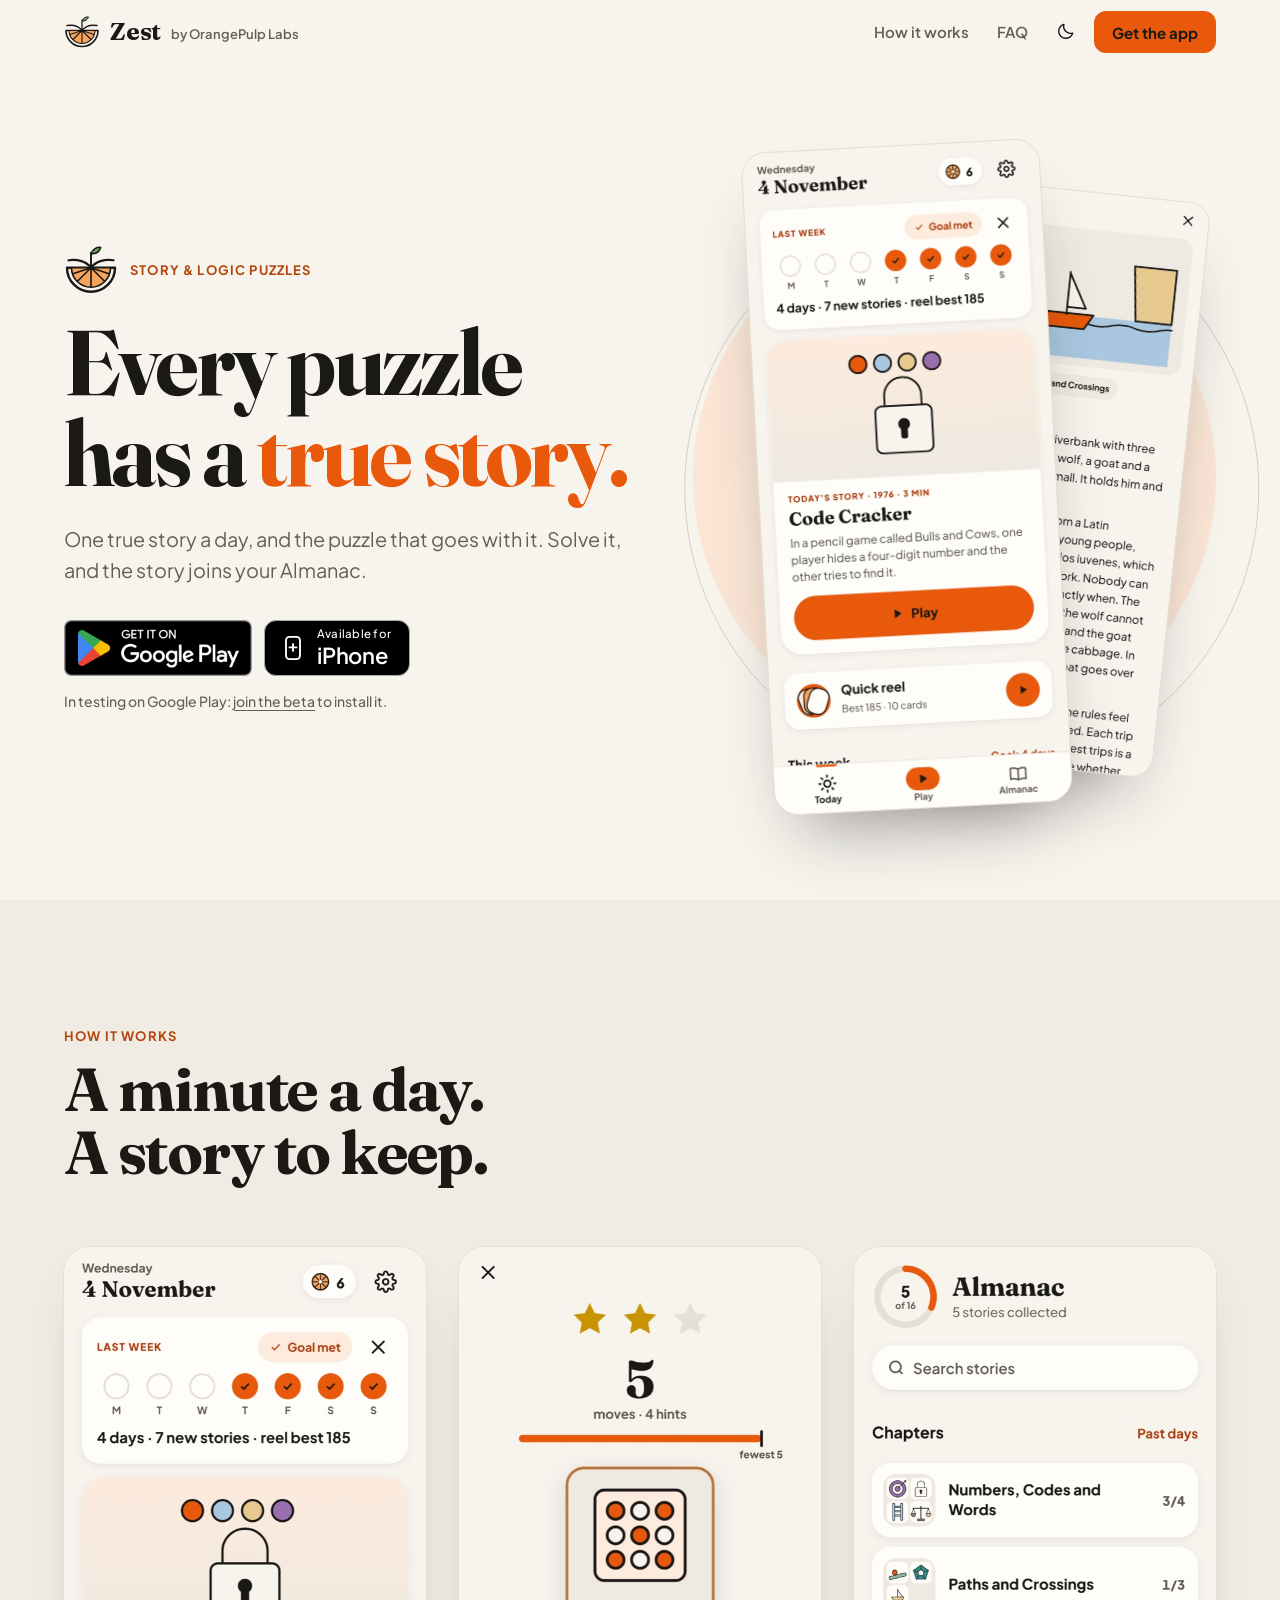
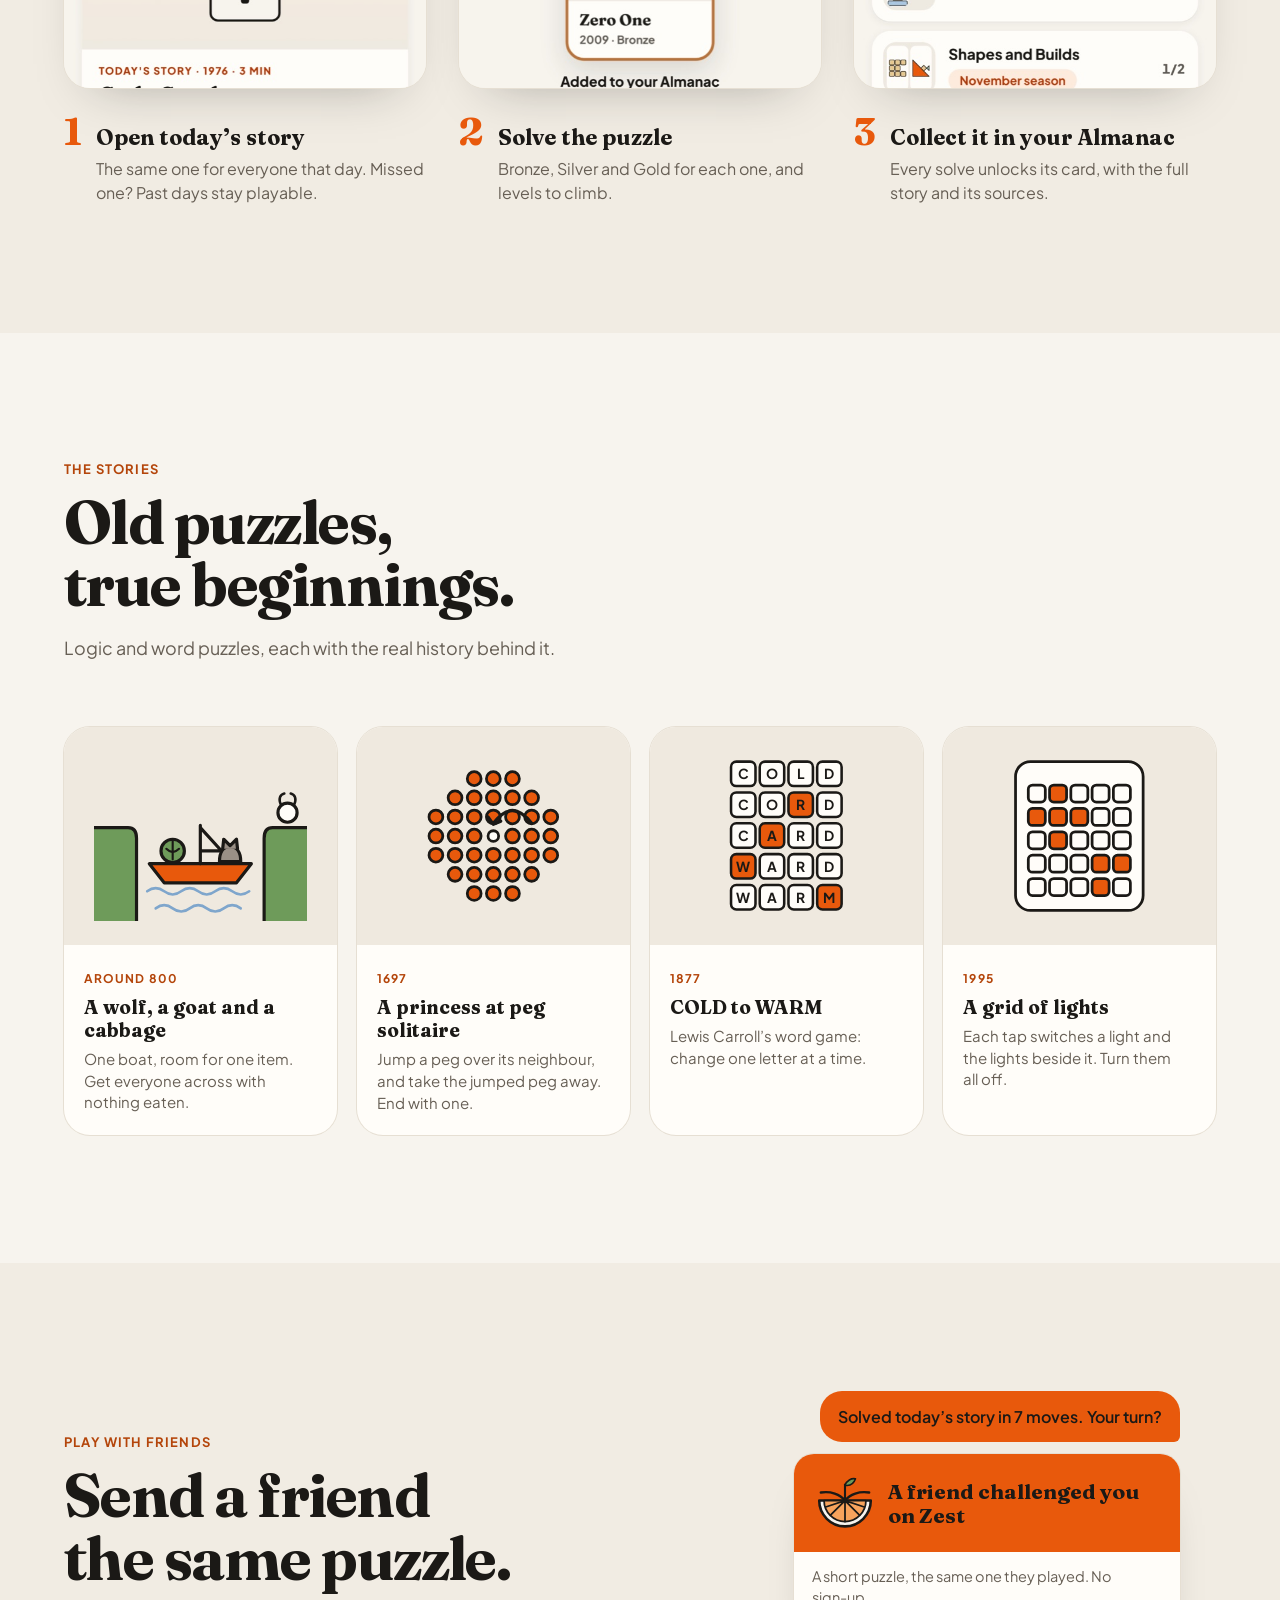
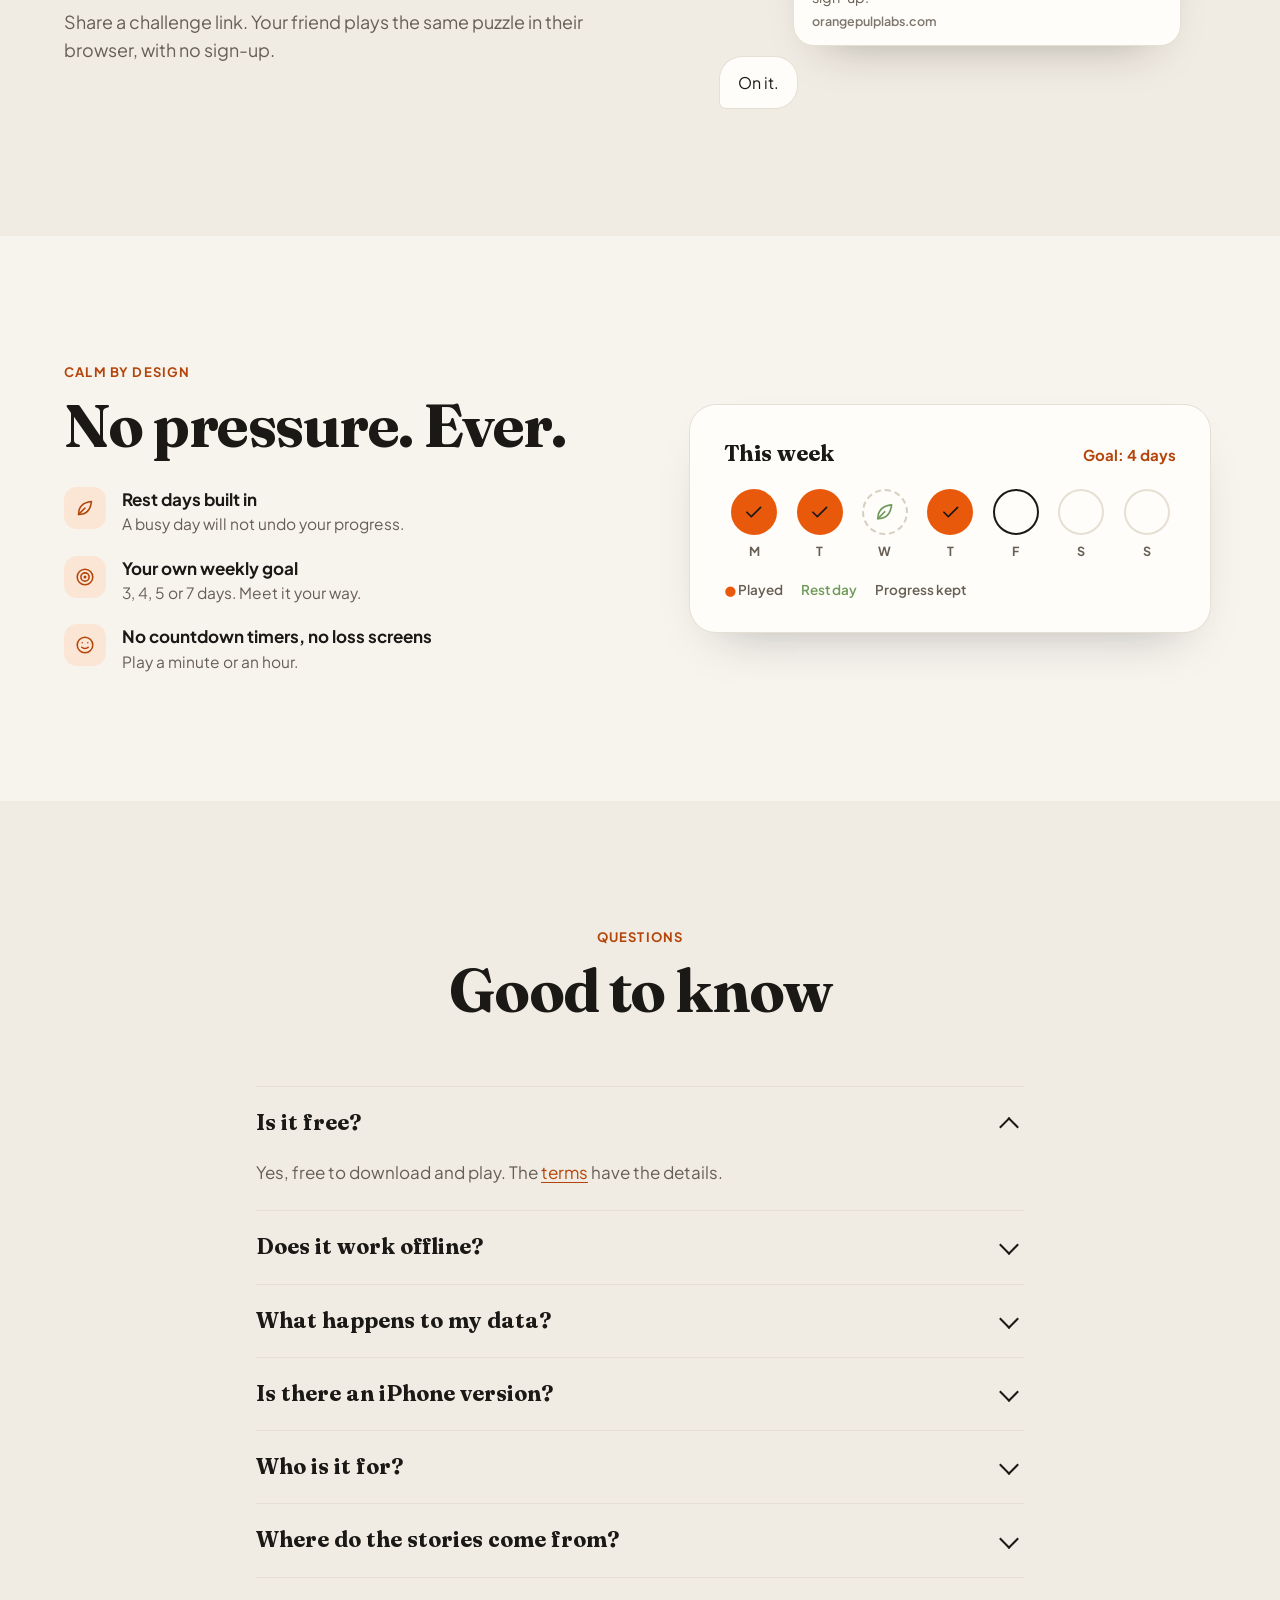
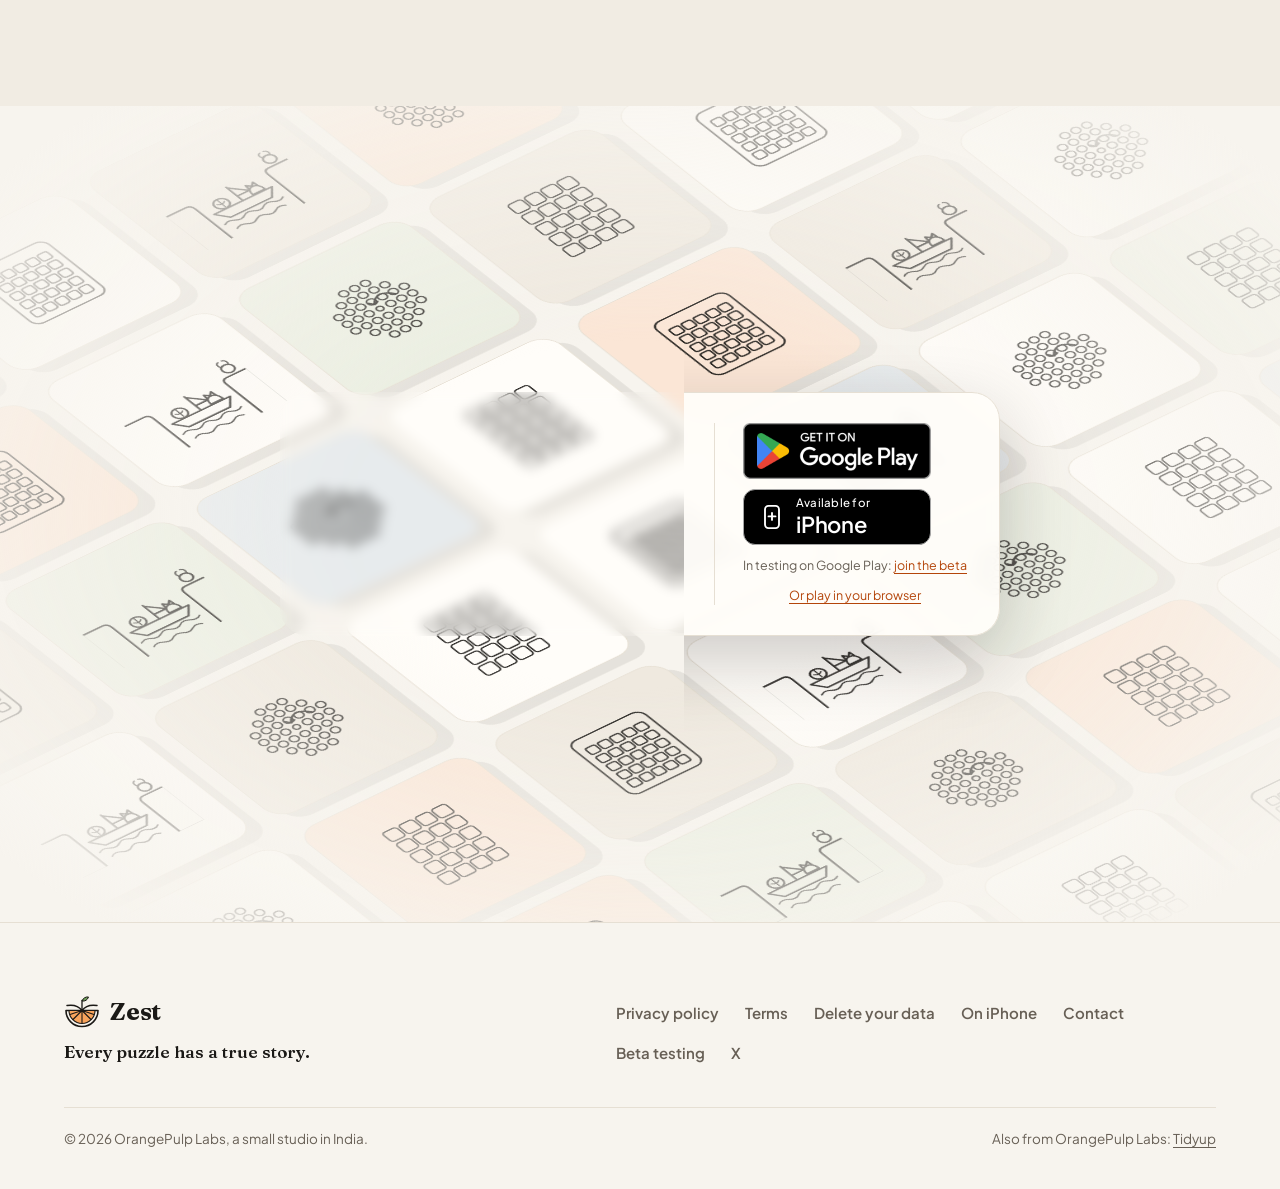
==== index.html @ 7795e6ac "Home page #get = the /install card on the puzzle-tile wall (one shared block) Co-Authored-By: Claude" ====
<!doctype html>
<html lang="en"><head><meta charset="utf-8"><meta name="viewport" content="width=device-width, initial-scale=1">
<title>Zest: Story &amp; Logic Puzzles | Every puzzle has a true story</title><meta name="description" content="One true story a day. Collect them all. Logic puzzles, offline, no account."><meta name="color-scheme" content="light dark">
<meta property="og:title" content="Zest: Story &amp; Logic Puzzles | Every puzzle has a true story"><meta property="og:description" content="One true story a day. Collect them all. Logic puzzles, offline, no account."><meta property="og:type" content="website"><meta property="og:site_name" content="Zest by OrangePulp Labs"><meta property="og:url" content="https://orangepulplabs.com/">
<meta property="og:image" content="https://orangepulplabs.com/og-zest.jpg"><meta property="og:image:alt" content="Zest. Every puzzle has a true story."><meta property="og:image:width" content="1200"><meta property="og:image:height" content="630"><meta name="twitter:card" content="summary_large_image">
<link rel="canonical" href="https://orangepulplabs.com/"><link rel="icon" href="favicon.svg" type="image/svg+xml"><link rel="apple-touch-icon" href="apple-touch-icon.png">
<link rel="preload" href="fonts/plus-jakarta.woff2" as="font" type="font/woff2" crossorigin><link rel="preload" href="fonts/fraunces-latin.woff2" as="font" type="font/woff2" crossorigin>
<script>try{var t=localStorage.getItem('theme');if(t)document.documentElement.setAttribute('data-theme',t)}catch(e){}</script><script>(function(){var u=navigator.userAgent||'',q=location.search,c=/[?&]as=ios\b/.test(q)||/iPhone|iPad|iPod/.test(u)||(navigator.platform==='MacIntel'&&navigator.maxTouchPoints>1)?'ios':/[?&]as=android\b/.test(q)||/Android/.test(u)?'android':'desk';document.documentElement.classList.add('zos-'+c)})()</script><link rel="stylesheet" href="style.css?v=fe4bb3ac"><script type="application/ld+json">{"@context":"https://schema.org","@type":"Organization","name":"OrangePulp Labs","url":"https://orangepulplabs.com","logo":"https://orangepulplabs.com/apple-touch-icon.png","email":"orangepulplabs@gmail.com","sameAs":["https://x.com/orangepulplabs","https://github.com/orangepulplabs"]}</script><script type="application/ld+json">{"@context":"https://schema.org","@type":"MobileApplication","name":"Zest: Story & Logic Puzzles","operatingSystem":"Android","applicationCategory":"GameApplication","description":"One true story a day. Collect them all. Logic puzzles, offline, no account.","image":"https://orangepulplabs.com/og-zest.jpg","offers":{"@type":"Offer","price":"0","priceCurrency":"USD"},"publisher":{"@type":"Organization","name":"OrangePulp Labs"}}</script></head><body>
<a class="skip" href="#main">Skip to content</a>
<header class="site-head"><div class="zw hbar"><a class="brand" href="./" aria-label="Zest, home"><svg class="zm" xmlns="http://www.w3.org/2000/svg" viewBox="18 20 72 66" aria-hidden="true"><path d="M22 50h64a32 32 0 0 1-64 0z" fill="#F7F4EE" stroke="#1B1916" stroke-width="3.2" stroke-linejoin="round"/>
  <path d="M28 50h52a26 26 0 0 1-52 0z" fill="#F7A35C" stroke="#1B1916" stroke-width="2.2" stroke-linejoin="round"/>
  <g stroke="#1B1916" stroke-width="2.2" stroke-linecap="round"><path d="M54 50v26M54 50L36 68M54 50l18 18M54 50L30 58M54 50l24 8"/></g>
  <path d="M54 50c-6-8-18-12-30-10M54 50c6-8 18-12 30-10" fill="none" stroke="#1B1916" stroke-width="3" stroke-linecap="round"/>
  <path d="M54 50V30" stroke="#1B1916" stroke-width="2.6" stroke-linecap="round"/>
  <path d="M54 31c2-6 8-9 13-8-2 6-7 9-13 8z" fill="#6E9B5A" stroke="#1B1916" stroke-width="2" stroke-linejoin="round"/></svg><span>Zest</span><small>by OrangePulp Labs</small></a>
<nav aria-label="Main"><a class="hl" href="#how">How it works</a><a class="hl" href="#faq">FAQ</a><button class="theme" id="theme" type="button" aria-label="Switch between light and dark"><span class="l"><svg viewBox="0 0 24 24" width="20" height="20" fill="none" stroke="currentColor" stroke-width="1.7" stroke-linecap="round" stroke-linejoin="round" aria-hidden="true"><path d="M20 14.5A8.5 8.5 0 019.5 4a8.5 8.5 0 1010.5 10.5z"/></svg></span><span class="d"><svg viewBox="0 0 24 24" width="20" height="20" fill="none" stroke="currentColor" stroke-width="1.7" stroke-linecap="round" stroke-linejoin="round" aria-hidden="true"><circle cx="12" cy="12" r="4"/><path d="M12 2v2M12 20v2M2 12h2M20 12h2M4.9 4.9l1.4 1.4M17.7 17.7l1.4 1.4M4.9 19.1l1.4-1.4M17.7 6.3l1.4-1.4"/></svg></span></button><a class="btn primary hget" href="install/">Get the app</a></nav></div></header>

<main id="main">
<section class="zhero"><div class="zw">
  <div>
    <p class="kicker"><svg class="zm" xmlns="http://www.w3.org/2000/svg" viewBox="18 20 72 66" aria-hidden="true"><path d="M22 50h64a32 32 0 0 1-64 0z" fill="#F7F4EE" stroke="#1B1916" stroke-width="3.2" stroke-linejoin="round"/>
  <path d="M28 50h52a26 26 0 0 1-52 0z" fill="#F7A35C" stroke="#1B1916" stroke-width="2.2" stroke-linejoin="round"/>
  <g stroke="#1B1916" stroke-width="2.2" stroke-linecap="round"><path d="M54 50v26M54 50L36 68M54 50l18 18M54 50L30 58M54 50l24 8"/></g>
  <path d="M54 50c-6-8-18-12-30-10M54 50c6-8 18-12 30-10" fill="none" stroke="#1B1916" stroke-width="3" stroke-linecap="round"/>
  <path d="M54 50V30" stroke="#1B1916" stroke-width="2.6" stroke-linecap="round"/>
  <path d="M54 31c2-6 8-9 13-8-2 6-7 9-13 8z" fill="#6E9B5A" stroke="#1B1916" stroke-width="2" stroke-linejoin="round"/></svg>Story &amp; logic puzzles</p>
    <h1>Every puzzle has a <em>true story.</em></h1>
    <p class="zlede">One true story a day, and the puzzle that goes with it. Solve it, and the story joins your Almanac.</p>
    <div class="dl"><a class="badge os-a" href="https://play.google.com/store/apps/details?id=com.orangepulplabs.zest" rel="noopener"><img src="img/badges/google-play.png" alt="Get it on Google Play" width="188" height="56"></a><button class="badge ibadge os-i" type="button" data-iguide aria-haspopup="dialog"><svg viewBox="0 0 24 24" aria-hidden="true"><rect x="6" y="2.5" width="12" height="19" rx="3"/><path d="M12 8.5v6M9 11.5h6"/></svg><span><small>Available for</small><b>iPhone</b></span></button><p class="dlnote os-a">In testing on Google Play: <a href="beta/">join the beta</a> to install it.</p></div>
  </div>
  <div class="zphones" aria-hidden="true"><div class="zsun"></div>
    <img class="zphone back" src="img/zest/05-story.jpg" width="600" height="1337" alt="" decoding="async">
    <img class="zphone front" src="img/zest/01-today.jpg" width="600" height="1337" alt="" fetchpriority="high" decoding="async">
  </div>
</div></section>

<section class="zsec zband" id="how"><div class="zw">
  <div class="zhead rv"><p class="eyebrow">How it works</p><h2>A minute a day. A story to keep.</h2></div>
  <ol class="zsteps">
    <li class="zstep rv"><figure><img src="img/zest/how-1.jpg" width="600" height="730" alt="Zest's Today screen: today's story card with a Play button" loading="lazy" decoding="async"></figure>
      <div class="t"><span class="n">1</span><div><h3>Open today&rsquo;s story</h3><p>The same one for everyone that day. Missed one? Past days stay playable.</p></div></div></li>
    <li class="zstep rv"><figure><img src="img/zest/how-2.jpg" width="600" height="730" alt="A solved puzzle: two stars, 5 moves, and the Zero One card added to the Almanac" loading="lazy" decoding="async"></figure>
      <div class="t"><span class="n">2</span><div><h3>Solve the puzzle</h3><p>Bronze, Silver and Gold for each one, and levels to climb.</p></div></div></li>
    <li class="zstep rv"><figure><img src="img/zest/how-3.jpg" width="600" height="730" alt="The Almanac: stories collected, in themed chapters" loading="lazy" decoding="async"></figure>
      <div class="t"><span class="n">3</span><div><h3>Collect it in your Almanac</h3><p>Every solve unlocks its card, with the full story and its sources.</p></div></div></li>
  </ol>
</div></section>

<section class="zsec" id="stories"><div class="zw">
  <div class="zhead rv"><p class="eyebrow">The stories</p><h2>Old puzzles, true beginnings.</h2><p>Logic and word puzzles, each with the real history behind it.</p></div>
  <div class="zart"><figure class="ztile rv"><div class="art"><svg viewBox="0 0 200 160" role="img" aria-label="A boat crossing a river with a wolf and a cabbage, a goat waiting on the far bank" fill="none" stroke="currentColor" stroke-width="3" stroke-linejoin="round" stroke-linecap="round">
<path class="g" d="M-2 72h34c6 0 8 4 8 10v80H-2z"/><path class="g" d="M202 72h-34c-6 0-8 4-8 10v80h42z"/>
<path class="bs" d="M50 132q8-6 16 0t16 0 16 0 16 0 16 0 16 0M58 148q8-6 16 0t16 0 16 0 16 0 16 0" stroke-width="2.4"/>
<path class="o" d="M52 106h96l-14 18H66z"/><path d="M100 106V70M100 72l20 22h-20"/>
<circle class="g" cx="74" cy="94" r="11"/><path d="M68 92c4 4 8 4 12 0M74 84v18" stroke-width="2"/>
<path class="w" d="M118 104c0-9 4-14 10-14s10 5 10 14z"/><path class="w" d="M121 92l1-9 6 6 6-6 1 9"/>
<circle class="p" cx="182" cy="58" r="9"/><path d="M176 51c-3-6-1-10 3-11M188 51c3-6 1-10-3-11" stroke-width="2.4"/></svg></div><figcaption><span class="yr">Around 800</span><h3>A wolf, a goat and a cabbage</h3><p>One boat, room for one item. Get everyone across with nothing eaten.</p></figcaption></figure><figure class="ztile rv"><div class="art"><svg viewBox="0 0 200 160" role="img" aria-label="A peg solitaire board: one peg jumps over another into an empty hole" fill="none" stroke="currentColor" stroke-width="2.6" stroke-linejoin="round" stroke-linecap="round"><circle class="o" cx="82" cy="26" r="6.5"/><circle class="o" cx="100" cy="26" r="6.5"/><circle class="o" cx="118" cy="26" r="6.5"/><circle class="o" cx="64" cy="44" r="6.5"/><circle class="o" cx="82" cy="44" r="6.5"/><circle class="o" cx="100" cy="44" r="6.5"/><circle class="o" cx="118" cy="44" r="6.5"/><circle class="o" cx="136" cy="44" r="6.5"/><circle class="o" cx="46" cy="62" r="6.5"/><circle class="o" cx="64" cy="62" r="6.5"/><circle class="o" cx="82" cy="62" r="6.5"/><circle class="o" cx="100" cy="62" r="6.5"/><circle class="o" cx="118" cy="62" r="6.5"/><circle class="o" cx="136" cy="62" r="6.5"/><circle class="o" cx="154" cy="62" r="6.5"/><circle class="o" cx="46" cy="80" r="6.5"/><circle class="o" cx="64" cy="80" r="6.5"/><circle class="o" cx="82" cy="80" r="6.5"/><circle class="p" cx="100" cy="80" r="5"/><circle class="o" cx="118" cy="80" r="6.5"/><circle class="o" cx="136" cy="80" r="6.5"/><circle class="o" cx="154" cy="80" r="6.5"/><circle class="o" cx="46" cy="98" r="6.5"/><circle class="o" cx="64" cy="98" r="6.5"/><circle class="o" cx="82" cy="98" r="6.5"/><circle class="o" cx="100" cy="98" r="6.5"/><circle class="o" cx="118" cy="98" r="6.5"/><circle class="o" cx="136" cy="98" r="6.5"/><circle class="o" cx="154" cy="98" r="6.5"/><circle class="o" cx="64" cy="116" r="6.5"/><circle class="o" cx="82" cy="116" r="6.5"/><circle class="o" cx="100" cy="116" r="6.5"/><circle class="o" cx="118" cy="116" r="6.5"/><circle class="o" cx="136" cy="116" r="6.5"/><circle class="o" cx="82" cy="134" r="6.5"/><circle class="o" cx="100" cy="134" r="6.5"/><circle class="o" cx="118" cy="134" r="6.5"/><path d="M136 68q-18-24-36 0" stroke-width="3"/><path d="M95 62l5 7 7-3" stroke-width="3"/></svg></div><figcaption><span class="yr">1697</span><h3>A princess at peg solitaire</h3><p>Jump a peg over its neighbour, and take the jumped peg away. End with one.</p></figcaption></figure><figure class="ztile rv"><div class="art"><svg viewBox="0 0 200 160" role="img" aria-label="COLD, CORD, CARD, WARD, WARM: one letter changes each step" fill="none" stroke="currentColor" stroke-width="2.4" stroke-linejoin="round"><rect class="p" x="48" y="10" width="23" height="23" rx="5"/><text x="59.5" y="26.5" text-anchor="middle" stroke="none">C</text><rect class="p" x="75" y="10" width="23" height="23" rx="5"/><text x="86.5" y="26.5" text-anchor="middle" stroke="none">O</text><rect class="p" x="102" y="10" width="23" height="23" rx="5"/><text x="113.5" y="26.5" text-anchor="middle" stroke="none">L</text><rect class="p" x="129" y="10" width="23" height="23" rx="5"/><text x="140.5" y="26.5" text-anchor="middle" stroke="none">D</text><rect class="p" x="48" y="39" width="23" height="23" rx="5"/><text x="59.5" y="55.5" text-anchor="middle" stroke="none">C</text><rect class="p" x="75" y="39" width="23" height="23" rx="5"/><text x="86.5" y="55.5" text-anchor="middle" stroke="none">O</text><rect class="o" x="102" y="39" width="23" height="23" rx="5"/><text class="k" x="113.5" y="55.5" text-anchor="middle" stroke="none">R</text><rect class="p" x="129" y="39" width="23" height="23" rx="5"/><text x="140.5" y="55.5" text-anchor="middle" stroke="none">D</text><rect class="p" x="48" y="68" width="23" height="23" rx="5"/><text x="59.5" y="84.5" text-anchor="middle" stroke="none">C</text><rect class="o" x="75" y="68" width="23" height="23" rx="5"/><text class="k" x="86.5" y="84.5" text-anchor="middle" stroke="none">A</text><rect class="p" x="102" y="68" width="23" height="23" rx="5"/><text x="113.5" y="84.5" text-anchor="middle" stroke="none">R</text><rect class="p" x="129" y="68" width="23" height="23" rx="5"/><text x="140.5" y="84.5" text-anchor="middle" stroke="none">D</text><rect class="o" x="48" y="97" width="23" height="23" rx="5"/><text class="k" x="59.5" y="113.5" text-anchor="middle" stroke="none">W</text><rect class="p" x="75" y="97" width="23" height="23" rx="5"/><text x="86.5" y="113.5" text-anchor="middle" stroke="none">A</text><rect class="p" x="102" y="97" width="23" height="23" rx="5"/><text x="113.5" y="113.5" text-anchor="middle" stroke="none">R</text><rect class="p" x="129" y="97" width="23" height="23" rx="5"/><text x="140.5" y="113.5" text-anchor="middle" stroke="none">D</text><rect class="p" x="48" y="126" width="23" height="23" rx="5"/><text x="59.5" y="142.5" text-anchor="middle" stroke="none">W</text><rect class="p" x="75" y="126" width="23" height="23" rx="5"/><text x="86.5" y="142.5" text-anchor="middle" stroke="none">A</text><rect class="p" x="102" y="126" width="23" height="23" rx="5"/><text x="113.5" y="142.5" text-anchor="middle" stroke="none">R</text><rect class="o" x="129" y="126" width="23" height="23" rx="5"/><text class="k" x="140.5" y="142.5" text-anchor="middle" stroke="none">M</text></svg></div><figcaption><span class="yr">1877</span><h3>COLD to WARM</h3><p>Lewis Carroll&rsquo;s word game: change one letter at a time.</p></figcaption></figure><figure class="ztile rv"><div class="art"><svg viewBox="0 0 200 160" role="img" aria-label="A five by five grid of lights, some on and some off" fill="none" stroke="currentColor" stroke-width="2.6" stroke-linejoin="round"><rect class="p" x="40" y="10" width="120" height="140" rx="14"/><rect class="p" x="52" y="32" width="16" height="16" rx="4"/><rect class="o" x="72" y="32" width="16" height="16" rx="4"/><rect class="p" x="92" y="32" width="16" height="16" rx="4"/><rect class="p" x="112" y="32" width="16" height="16" rx="4"/><rect class="p" x="132" y="32" width="16" height="16" rx="4"/><rect class="o" x="52" y="54" width="16" height="16" rx="4"/><rect class="o" x="72" y="54" width="16" height="16" rx="4"/><rect class="o" x="92" y="54" width="16" height="16" rx="4"/><rect class="p" x="112" y="54" width="16" height="16" rx="4"/><rect class="p" x="132" y="54" width="16" height="16" rx="4"/><rect class="p" x="52" y="76" width="16" height="16" rx="4"/><rect class="o" x="72" y="76" width="16" height="16" rx="4"/><rect class="p" x="92" y="76" width="16" height="16" rx="4"/><rect class="p" x="112" y="76" width="16" height="16" rx="4"/><rect class="p" x="132" y="76" width="16" height="16" rx="4"/><rect class="p" x="52" y="98" width="16" height="16" rx="4"/><rect class="p" x="72" y="98" width="16" height="16" rx="4"/><rect class="p" x="92" y="98" width="16" height="16" rx="4"/><rect class="o" x="112" y="98" width="16" height="16" rx="4"/><rect class="o" x="132" y="98" width="16" height="16" rx="4"/><rect class="p" x="52" y="120" width="16" height="16" rx="4"/><rect class="p" x="72" y="120" width="16" height="16" rx="4"/><rect class="p" x="92" y="120" width="16" height="16" rx="4"/><rect class="o" x="112" y="120" width="16" height="16" rx="4"/><rect class="p" x="132" y="120" width="16" height="16" rx="4"/></svg></div><figcaption><span class="yr">1995</span><h3>A grid of lights</h3><p>Each tap switches a light and the lights beside it. Turn them all off.</p></figcaption></figure></div>
</div></section>

<section class="zsec zband" id="friends"><div class="zw zsplit">
  <div class="zhead rv"><p class="eyebrow">Play with friends</p><h2>Send a friend the same puzzle.</h2><p>Share a challenge link. Your friend plays the same puzzle in their browser, with no sign-up.</p></div>
  <div class="zchat rv" aria-hidden="true">
    <div class="bub me">Solved today&rsquo;s story in 7 moves. Your turn?</div>
    <div class="lcard"><div class="top"><svg class="lm" xmlns="http://www.w3.org/2000/svg" viewBox="18 20 72 66" aria-hidden="true"><path d="M22 50h64a32 32 0 0 1-64 0z" fill="#F7F4EE" stroke="#1B1916" stroke-width="3.2" stroke-linejoin="round"/>
  <path d="M28 50h52a26 26 0 0 1-52 0z" fill="#F7A35C" stroke="#1B1916" stroke-width="2.2" stroke-linejoin="round"/>
  <g stroke="#1B1916" stroke-width="2.2" stroke-linecap="round"><path d="M54 50v26M54 50L36 68M54 50l18 18M54 50L30 58M54 50l24 8"/></g>
  <path d="M54 50c-6-8-18-12-30-10M54 50c6-8 18-12 30-10" fill="none" stroke="#1B1916" stroke-width="3" stroke-linecap="round"/>
  <path d="M54 50V30" stroke="#1B1916" stroke-width="2.6" stroke-linecap="round"/>
  <path d="M54 31c2-6 8-9 13-8-2 6-7 9-13 8z" fill="#6E9B5A" stroke="#1B1916" stroke-width="2" stroke-linejoin="round"/></svg><b>A friend challenged you on Zest</b></div><div class="bot"><p>A short puzzle, the same one they played. No sign-up.</p><small>orangepulplabs.com</small></div></div>
    <div class="bub">On it.</div>
  </div>
</div></section>

<section class="zsec" id="calm"><div class="zw zsplit">
  <div class="rv"><div class="zhead"><p class="eyebrow">Calm by design</p><h2>No pressure. Ever.</h2></div>
    <ul class="calm">
      <li><span><svg viewBox="0 0 24 24" width="22" height="22" fill="none" stroke="currentColor" stroke-width="1.7" stroke-linecap="round" stroke-linejoin="round" aria-hidden="true"><path d="M5 19c0-8 5-13 14-14-1 9-6 14-14 14z"/><path d="M5 19l7-7"/></svg></span><div><b>Rest days built in</b><small>A busy day will not undo your progress.</small></div></li>
      <li><span><svg viewBox="0 0 24 24" width="22" height="22" fill="none" stroke="currentColor" stroke-width="1.7" stroke-linecap="round" stroke-linejoin="round" aria-hidden="true"><circle cx="12" cy="12" r="8.5"/><circle cx="12" cy="12" r="4.5"/><circle cx="12" cy="12" r=".8" fill="currentColor"/></svg></span><div><b>Your own weekly goal</b><small>3, 4, 5 or 7 days. Meet it your way.</small></div></li>
      <li><span><svg viewBox="0 0 24 24" width="22" height="22" fill="none" stroke="currentColor" stroke-width="1.7" stroke-linecap="round" stroke-linejoin="round" aria-hidden="true"><circle cx="12" cy="12" r="8.5"/><path d="M8.5 14.5c1.8 1.8 5.2 1.8 7 0M9 9.5h.01M15 9.5h.01"/></svg></span><div><b>No countdown timers, no loss screens</b><small>Play a minute or an hour.</small></div></li>
    </ul></div>
  <div class="week rv" role="img" aria-label="An example week: played Monday, Tuesday and Thursday, with Wednesday as a rest day">
    <div class="wh"><b>This week</b><span>Goal: 4 days</span></div>
    <ul class="days" aria-hidden="true"><li class="on"><i><svg viewBox="0 0 24 24" width="18" height="18" fill="none" stroke="currentColor" stroke-width="1.7" stroke-linecap="round" stroke-linejoin="round" aria-hidden="true"><path d="M5 12.5l4.5 4.5L19 7.5"/></svg></i>M<span class="sr"> played</span></li><li class="on"><i><svg viewBox="0 0 24 24" width="18" height="18" fill="none" stroke="currentColor" stroke-width="1.7" stroke-linecap="round" stroke-linejoin="round" aria-hidden="true"><path d="M5 12.5l4.5 4.5L19 7.5"/></svg></i>T<span class="sr"> played</span></li><li class="rest"><i><svg viewBox="0 0 24 24" width="18" height="18" fill="none" stroke="currentColor" stroke-width="1.7" stroke-linecap="round" stroke-linejoin="round" aria-hidden="true"><path d="M5 19c0-8 5-13 14-14-1 9-6 14-14 14z"/><path d="M5 19l7-7"/></svg></i>W<span class="sr"> rest day</span></li><li class="on"><i><svg viewBox="0 0 24 24" width="18" height="18" fill="none" stroke="currentColor" stroke-width="1.7" stroke-linecap="round" stroke-linejoin="round" aria-hidden="true"><path d="M5 12.5l4.5 4.5L19 7.5"/></svg></i>T<span class="sr"> played</span></li><li class="now"><i></i>F<span class="sr"> today</span></li><li class=""><i></i>S<span class="sr"> </span></li><li class=""><i></i>S<span class="sr"> </span></li></ul>
    <p class="legend2" aria-hidden="true"><span><b style="color:var(--accent)">&#9679;</b> Played</span><span style="color:#6E9B5A">Rest day</span><span>Progress kept</span></p>
  </div>
</div></section>

<section class="zsec zband" id="faq"><div class="zw">
  <div class="zhead c rv"><p class="eyebrow">Questions</p><h2>Good to know</h2></div>
  <div class="zfaq">
    <details open><summary>Is it free?</summary><p>Yes, free to download and play. The <a href="zest/terms/">terms</a> have the details.</p></details>
    <details><summary>Does it work offline?</summary><p>Yes. The puzzles and stories are on your phone, so you can play without a connection, in the Android app and in the iPhone Home Screen app. No account is needed.</p></details>
    <details><summary>What happens to my data?</summary><p>Your progress stays on your phone. The <a href="zest/privacy/">privacy policy</a> says exactly what we collect, and you can <a href="zest/delete/">delete your data</a> at any time.</p></details>
    <details><summary>Is there an iPhone version?</summary><p>Yes, free, as a web app: open <a href="zest/iphone/">orangepulplabs.com/zest/iphone</a> on your iPhone and add it to your Home Screen. It runs full screen and offline, with no App Store download.</p></details>
    <details><summary>Who is it for?</summary><p>Anyone aged 13 and up who likes a small puzzle and a good story.</p></details>
    <details><summary>Where do the stories come from?</summary><p>Each story comes with its sources. Spot a mistake? Tap Report a mistake in the app and we will fix it, or <a href="contact/">contact us</a>.</p></details>
  </div>
</div></section>

<section class="iget" id="get"><div class="ibg sec" aria-hidden="true"><i><svg viewBox="0 0 200 160" role="img" aria-label="A boat crossing a river with a wolf and a cabbage, a goat waiting on the far bank" fill="none" stroke="currentColor" stroke-width="3" stroke-linejoin="round" stroke-linecap="round">
<path class="g" d="M-2 72h34c6 0 8 4 8 10v80H-2z"/><path class="g" d="M202 72h-34c-6 0-8 4-8 10v80h42z"/>
<path class="bs" d="M50 132q8-6 16 0t16 0 16 0 16 0 16 0 16 0M58 148q8-6 16 0t16 0 16 0 16 0 16 0" stroke-width="2.4"/>
<path class="o" d="M52 106h96l-14 18H66z"/><path d="M100 106V70M100 72l20 22h-20"/>
<circle class="g" cx="74" cy="94" r="11"/><path d="M68 92c4 4 8 4 12 0M74 84v18" stroke-width="2"/>
<path class="w" d="M118 104c0-9 4-14 10-14s10 5 10 14z"/><path class="w" d="M121 92l1-9 6 6 6-6 1 9"/>
<circle class="p" cx="182" cy="58" r="9"/><path d="M176 51c-3-6-1-10 3-11M188 51c3-6 1-10-3-11" stroke-width="2.4"/></svg></i><i><svg viewBox="0 0 200 160" role="img" aria-label="A peg solitaire board: one peg jumps over another into an empty hole" fill="none" stroke="currentColor" stroke-width="2.6" stroke-linejoin="round" stroke-linecap="round"><circle class="o" cx="82" cy="26" r="6.5"/><circle class="o" cx="100" cy="26" r="6.5"/><circle class="o" cx="118" cy="26" r="6.5"/><circle class="o" cx="64" cy="44" r="6.5"/><circle class="o" cx="82" cy="44" r="6.5"/><circle class="o" cx="100" cy="44" r="6.5"/><circle class="o" cx="118" cy="44" r="6.5"/><circle class="o" cx="136" cy="44" r="6.5"/><circle class="o" cx="46" cy="62" r="6.5"/><circle class="o" cx="64" cy="62" r="6.5"/><circle class="o" cx="82" cy="62" r="6.5"/><circle class="o" cx="100" cy="62" r="6.5"/><circle class="o" cx="118" cy="62" r="6.5"/><circle class="o" cx="136" cy="62" r="6.5"/><circle class="o" cx="154" cy="62" r="6.5"/><circle class="o" cx="46" cy="80" r="6.5"/><circle class="o" cx="64" cy="80" r="6.5"/><circle class="o" cx="82" cy="80" r="6.5"/><circle class="p" cx="100" cy="80" r="5"/><circle class="o" cx="118" cy="80" r="6.5"/><circle class="o" cx="136" cy="80" r="6.5"/><circle class="o" cx="154" cy="80" r="6.5"/><circle class="o" cx="46" cy="98" r="6.5"/><circle class="o" cx="64" cy="98" r="6.5"/><circle class="o" cx="82" cy="98" r="6.5"/><circle class="o" cx="100" cy="98" r="6.5"/><circle class="o" cx="118" cy="98" r="6.5"/><circle class="o" cx="136" cy="98" r="6.5"/><circle class="o" cx="154" cy="98" r="6.5"/><circle class="o" cx="64" cy="116" r="6.5"/><circle class="o" cx="82" cy="116" r="6.5"/><circle class="o" cx="100" cy="116" r="6.5"/><circle class="o" cx="118" cy="116" r="6.5"/><circle class="o" cx="136" cy="116" r="6.5"/><circle class="o" cx="82" cy="134" r="6.5"/><circle class="o" cx="100" cy="134" r="6.5"/><circle class="o" cx="118" cy="134" r="6.5"/><path d="M136 68q-18-24-36 0" stroke-width="3"/><path d="M95 62l5 7 7-3" stroke-width="3"/></svg></i><i><svg viewBox="0 0 200 160" role="img" aria-label="COLD, CORD, CARD, WARD, WARM: one letter changes each step" fill="none" stroke="currentColor" stroke-width="2.4" stroke-linejoin="round"><rect class="p" x="48" y="10" width="23" height="23" rx="5"/><text x="59.5" y="26.5" text-anchor="middle" stroke="none">C</text><rect class="p" x="75" y="10" width="23" height="23" rx="5"/><text x="86.5" y="26.5" text-anchor="middle" stroke="none">O</text><rect class="p" x="102" y="10" width="23" height="23" rx="5"/><text x="113.5" y="26.5" text-anchor="middle" stroke="none">L</text><rect class="p" x="129" y="10" width="23" height="23" rx="5"/><text x="140.5" y="26.5" text-anchor="middle" stroke="none">D</text><rect class="p" x="48" y="39" width="23" height="23" rx="5"/><text x="59.5" y="55.5" text-anchor="middle" stroke="none">C</text><rect class="p" x="75" y="39" width="23" height="23" rx="5"/><text x="86.5" y="55.5" text-anchor="middle" stroke="none">O</text><rect class="o" x="102" y="39" width="23" height="23" rx="5"/><text class="k" x="113.5" y="55.5" text-anchor="middle" stroke="none">R</text><rect class="p" x="129" y="39" width="23" height="23" rx="5"/><text x="140.5" y="55.5" text-anchor="middle" stroke="none">D</text><rect class="p" x="48" y="68" width="23" height="23" rx="5"/><text x="59.5" y="84.5" text-anchor="middle" stroke="none">C</text><rect class="o" x="75" y="68" width="23" height="23" rx="5"/><text class="k" x="86.5" y="84.5" text-anchor="middle" stroke="none">A</text><rect class="p" x="102" y="68" width="23" height="23" rx="5"/><text x="113.5" y="84.5" text-anchor="middle" stroke="none">R</text><rect class="p" x="129" y="68" width="23" height="23" rx="5"/><text x="140.5" y="84.5" text-anchor="middle" stroke="none">D</text><rect class="o" x="48" y="97" width="23" height="23" rx="5"/><text class="k" x="59.5" y="113.5" text-anchor="middle" stroke="none">W</text><rect class="p" x="75" y="97" width="23" height="23" rx="5"/><text x="86.5" y="113.5" text-anchor="middle" stroke="none">A</text><rect class="p" x="102" y="97" width="23" height="23" rx="5"/><text x="113.5" y="113.5" text-anchor="middle" stroke="none">R</text><rect class="p" x="129" y="97" width="23" height="23" rx="5"/><text x="140.5" y="113.5" text-anchor="middle" stroke="none">D</text><rect class="p" x="48" y="126" width="23" height="23" rx="5"/><text x="59.5" y="142.5" text-anchor="middle" stroke="none">W</text><rect class="p" x="75" y="126" width="23" height="23" rx="5"/><text x="86.5" y="142.5" text-anchor="middle" stroke="none">A</text><rect class="p" x="102" y="126" width="23" height="23" rx="5"/><text x="113.5" y="142.5" text-anchor="middle" stroke="none">R</text><rect class="o" x="129" y="126" width="23" height="23" rx="5"/><text class="k" x="140.5" y="142.5" text-anchor="middle" stroke="none">M</text></svg></i><i><svg viewBox="0 0 200 160" role="img" aria-label="A five by five grid of lights, some on and some off" fill="none" stroke="currentColor" stroke-width="2.6" stroke-linejoin="round"><rect class="p" x="40" y="10" width="120" height="140" rx="14"/><rect class="p" x="52" y="32" width="16" height="16" rx="4"/><rect class="o" x="72" y="32" width="16" height="16" rx="4"/><rect class="p" x="92" y="32" width="16" height="16" rx="4"/><rect class="p" x="112" y="32" width="16" height="16" rx="4"/><rect class="p" x="132" y="32" width="16" height="16" rx="4"/><rect class="o" x="52" y="54" width="16" height="16" rx="4"/><rect class="o" x="72" y="54" width="16" height="16" rx="4"/><rect class="o" x="92" y="54" width="16" height="16" rx="4"/><rect class="p" x="112" y="54" width="16" height="16" rx="4"/><rect class="p" x="132" y="54" width="16" height="16" rx="4"/><rect class="p" x="52" y="76" width="16" height="16" rx="4"/><rect class="o" x="72" y="76" width="16" height="16" rx="4"/><rect class="p" x="92" y="76" width="16" height="16" rx="4"/><rect class="p" x="112" y="76" width="16" height="16" rx="4"/><rect class="p" x="132" y="76" width="16" height="16" rx="4"/><rect class="p" x="52" y="98" width="16" height="16" rx="4"/><rect class="p" x="72" y="98" width="16" height="16" rx="4"/><rect class="p" x="92" y="98" width="16" height="16" rx="4"/><rect class="o" x="112" y="98" width="16" height="16" rx="4"/><rect class="o" x="132" y="98" width="16" height="16" rx="4"/><rect class="p" x="52" y="120" width="16" height="16" rx="4"/><rect class="p" x="72" y="120" width="16" height="16" rx="4"/><rect class="p" x="92" y="120" width="16" height="16" rx="4"/><rect class="o" x="112" y="120" width="16" height="16" rx="4"/><rect class="p" x="132" y="120" width="16" height="16" rx="4"/></svg></i><i><svg viewBox="0 0 200 160" role="img" aria-label="A boat crossing a river with a wolf and a cabbage, a goat waiting on the far bank" fill="none" stroke="currentColor" stroke-width="3" stroke-linejoin="round" stroke-linecap="round">
<path class="g" d="M-2 72h34c6 0 8 4 8 10v80H-2z"/><path class="g" d="M202 72h-34c-6 0-8 4-8 10v80h42z"/>
<path class="bs" d="M50 132q8-6 16 0t16 0 16 0 16 0 16 0 16 0M58 148q8-6 16 0t16 0 16 0 16 0 16 0" stroke-width="2.4"/>
<path class="o" d="M52 106h96l-14 18H66z"/><path d="M100 106V70M100 72l20 22h-20"/>
<circle class="g" cx="74" cy="94" r="11"/><path d="M68 92c4 4 8 4 12 0M74 84v18" stroke-width="2"/>
<path class="w" d="M118 104c0-9 4-14 10-14s10 5 10 14z"/><path class="w" d="M121 92l1-9 6 6 6-6 1 9"/>
<circle class="p" cx="182" cy="58" r="9"/><path d="M176 51c-3-6-1-10 3-11M188 51c3-6 1-10-3-11" stroke-width="2.4"/></svg></i><i><svg viewBox="0 0 200 160" role="img" aria-label="A peg solitaire board: one peg jumps over another into an empty hole" fill="none" stroke="currentColor" stroke-width="2.6" stroke-linejoin="round" stroke-linecap="round"><circle class="o" cx="82" cy="26" r="6.5"/><circle class="o" cx="100" cy="26" r="6.5"/><circle class="o" cx="118" cy="26" r="6.5"/><circle class="o" cx="64" cy="44" r="6.5"/><circle class="o" cx="82" cy="44" r="6.5"/><circle class="o" cx="100" cy="44" r="6.5"/><circle class="o" cx="118" cy="44" r="6.5"/><circle class="o" cx="136" cy="44" r="6.5"/><circle class="o" cx="46" cy="62" r="6.5"/><circle class="o" cx="64" cy="62" r="6.5"/><circle class="o" cx="82" cy="62" r="6.5"/><circle class="o" cx="100" cy="62" r="6.5"/><circle class="o" cx="118" cy="62" r="6.5"/><circle class="o" cx="136" cy="62" r="6.5"/><circle class="o" cx="154" cy="62" r="6.5"/><circle class="o" cx="46" cy="80" r="6.5"/><circle class="o" cx="64" cy="80" r="6.5"/><circle class="o" cx="82" cy="80" r="6.5"/><circle class="p" cx="100" cy="80" r="5"/><circle class="o" cx="118" cy="80" r="6.5"/><circle class="o" cx="136" cy="80" r="6.5"/><circle class="o" cx="154" cy="80" r="6.5"/><circle class="o" cx="46" cy="98" r="6.5"/><circle class="o" cx="64" cy="98" r="6.5"/><circle class="o" cx="82" cy="98" r="6.5"/><circle class="o" cx="100" cy="98" r="6.5"/><circle class="o" cx="118" cy="98" r="6.5"/><circle class="o" cx="136" cy="98" r="6.5"/><circle class="o" cx="154" cy="98" r="6.5"/><circle class="o" cx="64" cy="116" r="6.5"/><circle class="o" cx="82" cy="116" r="6.5"/><circle class="o" cx="100" cy="116" r="6.5"/><circle class="o" cx="118" cy="116" r="6.5"/><circle class="o" cx="136" cy="116" r="6.5"/><circle class="o" cx="82" cy="134" r="6.5"/><circle class="o" cx="100" cy="134" r="6.5"/><circle class="o" cx="118" cy="134" r="6.5"/><path d="M136 68q-18-24-36 0" stroke-width="3"/><path d="M95 62l5 7 7-3" stroke-width="3"/></svg></i><i><svg viewBox="0 0 200 160" role="img" aria-label="COLD, CORD, CARD, WARD, WARM: one letter changes each step" fill="none" stroke="currentColor" stroke-width="2.4" stroke-linejoin="round"><rect class="p" x="48" y="10" width="23" height="23" rx="5"/><text x="59.5" y="26.5" text-anchor="middle" stroke="none">C</text><rect class="p" x="75" y="10" width="23" height="23" rx="5"/><text x="86.5" y="26.5" text-anchor="middle" stroke="none">O</text><rect class="p" x="102" y="10" width="23" height="23" rx="5"/><text x="113.5" y="26.5" text-anchor="middle" stroke="none">L</text><rect class="p" x="129" y="10" width="23" height="23" rx="5"/><text x="140.5" y="26.5" text-anchor="middle" stroke="none">D</text><rect class="p" x="48" y="39" width="23" height="23" rx="5"/><text x="59.5" y="55.5" text-anchor="middle" stroke="none">C</text><rect class="p" x="75" y="39" width="23" height="23" rx="5"/><text x="86.5" y="55.5" text-anchor="middle" stroke="none">O</text><rect class="o" x="102" y="39" width="23" height="23" rx="5"/><text class="k" x="113.5" y="55.5" text-anchor="middle" stroke="none">R</text><rect class="p" x="129" y="39" width="23" height="23" rx="5"/><text x="140.5" y="55.5" text-anchor="middle" stroke="none">D</text><rect class="p" x="48" y="68" width="23" height="23" rx="5"/><text x="59.5" y="84.5" text-anchor="middle" stroke="none">C</text><rect class="o" x="75" y="68" width="23" height="23" rx="5"/><text class="k" x="86.5" y="84.5" text-anchor="middle" stroke="none">A</text><rect class="p" x="102" y="68" width="23" height="23" rx="5"/><text x="113.5" y="84.5" text-anchor="middle" stroke="none">R</text><rect class="p" x="129" y="68" width="23" height="23" rx="5"/><text x="140.5" y="84.5" text-anchor="middle" stroke="none">D</text><rect class="o" x="48" y="97" width="23" height="23" rx="5"/><text class="k" x="59.5" y="113.5" text-anchor="middle" stroke="none">W</text><rect class="p" x="75" y="97" width="23" height="23" rx="5"/><text x="86.5" y="113.5" text-anchor="middle" stroke="none">A</text><rect class="p" x="102" y="97" width="23" height="23" rx="5"/><text x="113.5" y="113.5" text-anchor="middle" stroke="none">R</text><rect class="p" x="129" y="97" width="23" height="23" rx="5"/><text x="140.5" y="113.5" text-anchor="middle" stroke="none">D</text><rect class="p" x="48" y="126" width="23" height="23" rx="5"/><text x="59.5" y="142.5" text-anchor="middle" stroke="none">W</text><rect class="p" x="75" y="126" width="23" height="23" rx="5"/><text x="86.5" y="142.5" text-anchor="middle" stroke="none">A</text><rect class="p" x="102" y="126" width="23" height="23" rx="5"/><text x="113.5" y="142.5" text-anchor="middle" stroke="none">R</text><rect class="o" x="129" y="126" width="23" height="23" rx="5"/><text class="k" x="140.5" y="142.5" text-anchor="middle" stroke="none">M</text></svg></i><i><svg viewBox="0 0 200 160" role="img" aria-label="A five by five grid of lights, some on and some off" fill="none" stroke="currentColor" stroke-width="2.6" stroke-linejoin="round"><rect class="p" x="40" y="10" width="120" height="140" rx="14"/><rect class="p" x="52" y="32" width="16" height="16" rx="4"/><rect class="o" x="72" y="32" width="16" height="16" rx="4"/><rect class="p" x="92" y="32" width="16" height="16" rx="4"/><rect class="p" x="112" y="32" width="16" height="16" rx="4"/><rect class="p" x="132" y="32" width="16" height="16" rx="4"/><rect class="o" x="52" y="54" width="16" height="16" rx="4"/><rect class="o" x="72" y="54" width="16" height="16" rx="4"/><rect class="o" x="92" y="54" width="16" height="16" rx="4"/><rect class="p" x="112" y="54" width="16" height="16" rx="4"/><rect class="p" x="132" y="54" width="16" height="16" rx="4"/><rect class="p" x="52" y="76" width="16" height="16" rx="4"/><rect class="o" x="72" y="76" width="16" height="16" rx="4"/><rect class="p" x="92" y="76" width="16" height="16" rx="4"/><rect class="p" x="112" y="76" width="16" height="16" rx="4"/><rect class="p" x="132" y="76" width="16" height="16" rx="4"/><rect class="p" x="52" y="98" width="16" height="16" rx="4"/><rect class="p" x="72" y="98" width="16" height="16" rx="4"/><rect class="p" x="92" y="98" width="16" height="16" rx="4"/><rect class="o" x="112" y="98" width="16" height="16" rx="4"/><rect class="o" x="132" y="98" width="16" height="16" rx="4"/><rect class="p" x="52" y="120" width="16" height="16" rx="4"/><rect class="p" x="72" y="120" width="16" height="16" rx="4"/><rect class="p" x="92" y="120" width="16" height="16" rx="4"/><rect class="o" x="112" y="120" width="16" height="16" rx="4"/><rect class="p" x="132" y="120" width="16" height="16" rx="4"/></svg></i><i><svg viewBox="0 0 200 160" role="img" aria-label="A boat crossing a river with a wolf and a cabbage, a goat waiting on the far bank" fill="none" stroke="currentColor" stroke-width="3" stroke-linejoin="round" stroke-linecap="round">
<path class="g" d="M-2 72h34c6 0 8 4 8 10v80H-2z"/><path class="g" d="M202 72h-34c-6 0-8 4-8 10v80h42z"/>
<path class="bs" d="M50 132q8-6 16 0t16 0 16 0 16 0 16 0 16 0M58 148q8-6 16 0t16 0 16 0 16 0 16 0" stroke-width="2.4"/>
<path class="o" d="M52 106h96l-14 18H66z"/><path d="M100 106V70M100 72l20 22h-20"/>
<circle class="g" cx="74" cy="94" r="11"/><path d="M68 92c4 4 8 4 12 0M74 84v18" stroke-width="2"/>
<path class="w" d="M118 104c0-9 4-14 10-14s10 5 10 14z"/><path class="w" d="M121 92l1-9 6 6 6-6 1 9"/>
<circle class="p" cx="182" cy="58" r="9"/><path d="M176 51c-3-6-1-10 3-11M188 51c3-6 1-10-3-11" stroke-width="2.4"/></svg></i><i><svg viewBox="0 0 200 160" role="img" aria-label="A peg solitaire board: one peg jumps over another into an empty hole" fill="none" stroke="currentColor" stroke-width="2.6" stroke-linejoin="round" stroke-linecap="round"><circle class="o" cx="82" cy="26" r="6.5"/><circle class="o" cx="100" cy="26" r="6.5"/><circle class="o" cx="118" cy="26" r="6.5"/><circle class="o" cx="64" cy="44" r="6.5"/><circle class="o" cx="82" cy="44" r="6.5"/><circle class="o" cx="100" cy="44" r="6.5"/><circle class="o" cx="118" cy="44" r="6.5"/><circle class="o" cx="136" cy="44" r="6.5"/><circle class="o" cx="46" cy="62" r="6.5"/><circle class="o" cx="64" cy="62" r="6.5"/><circle class="o" cx="82" cy="62" r="6.5"/><circle class="o" cx="100" cy="62" r="6.5"/><circle class="o" cx="118" cy="62" r="6.5"/><circle class="o" cx="136" cy="62" r="6.5"/><circle class="o" cx="154" cy="62" r="6.5"/><circle class="o" cx="46" cy="80" r="6.5"/><circle class="o" cx="64" cy="80" r="6.5"/><circle class="o" cx="82" cy="80" r="6.5"/><circle class="p" cx="100" cy="80" r="5"/><circle class="o" cx="118" cy="80" r="6.5"/><circle class="o" cx="136" cy="80" r="6.5"/><circle class="o" cx="154" cy="80" r="6.5"/><circle class="o" cx="46" cy="98" r="6.5"/><circle class="o" cx="64" cy="98" r="6.5"/><circle class="o" cx="82" cy="98" r="6.5"/><circle class="o" cx="100" cy="98" r="6.5"/><circle class="o" cx="118" cy="98" r="6.5"/><circle class="o" cx="136" cy="98" r="6.5"/><circle class="o" cx="154" cy="98" r="6.5"/><circle class="o" cx="64" cy="116" r="6.5"/><circle class="o" cx="82" cy="116" r="6.5"/><circle class="o" cx="100" cy="116" r="6.5"/><circle class="o" cx="118" cy="116" r="6.5"/><circle class="o" cx="136" cy="116" r="6.5"/><circle class="o" cx="82" cy="134" r="6.5"/><circle class="o" cx="100" cy="134" r="6.5"/><circle class="o" cx="118" cy="134" r="6.5"/><path d="M136 68q-18-24-36 0" stroke-width="3"/><path d="M95 62l5 7 7-3" stroke-width="3"/></svg></i><i><svg viewBox="0 0 200 160" role="img" aria-label="COLD, CORD, CARD, WARD, WARM: one letter changes each step" fill="none" stroke="currentColor" stroke-width="2.4" stroke-linejoin="round"><rect class="p" x="48" y="10" width="23" height="23" rx="5"/><text x="59.5" y="26.5" text-anchor="middle" stroke="none">C</text><rect class="p" x="75" y="10" width="23" height="23" rx="5"/><text x="86.5" y="26.5" text-anchor="middle" stroke="none">O</text><rect class="p" x="102" y="10" width="23" height="23" rx="5"/><text x="113.5" y="26.5" text-anchor="middle" stroke="none">L</text><rect class="p" x="129" y="10" width="23" height="23" rx="5"/><text x="140.5" y="26.5" text-anchor="middle" stroke="none">D</text><rect class="p" x="48" y="39" width="23" height="23" rx="5"/><text x="59.5" y="55.5" text-anchor="middle" stroke="none">C</text><rect class="p" x="75" y="39" width="23" height="23" rx="5"/><text x="86.5" y="55.5" text-anchor="middle" stroke="none">O</text><rect class="o" x="102" y="39" width="23" height="23" rx="5"/><text class="k" x="113.5" y="55.5" text-anchor="middle" stroke="none">R</text><rect class="p" x="129" y="39" width="23" height="23" rx="5"/><text x="140.5" y="55.5" text-anchor="middle" stroke="none">D</text><rect class="p" x="48" y="68" width="23" height="23" rx="5"/><text x="59.5" y="84.5" text-anchor="middle" stroke="none">C</text><rect class="o" x="75" y="68" width="23" height="23" rx="5"/><text class="k" x="86.5" y="84.5" text-anchor="middle" stroke="none">A</text><rect class="p" x="102" y="68" width="23" height="23" rx="5"/><text x="113.5" y="84.5" text-anchor="middle" stroke="none">R</text><rect class="p" x="129" y="68" width="23" height="23" rx="5"/><text x="140.5" y="84.5" text-anchor="middle" stroke="none">D</text><rect class="o" x="48" y="97" width="23" height="23" rx="5"/><text class="k" x="59.5" y="113.5" text-anchor="middle" stroke="none">W</text><rect class="p" x="75" y="97" width="23" height="23" rx="5"/><text x="86.5" y="113.5" text-anchor="middle" stroke="none">A</text><rect class="p" x="102" y="97" width="23" height="23" rx="5"/><text x="113.5" y="113.5" text-anchor="middle" stroke="none">R</text><rect class="p" x="129" y="97" width="23" height="23" rx="5"/><text x="140.5" y="113.5" text-anchor="middle" stroke="none">D</text><rect class="p" x="48" y="126" width="23" height="23" rx="5"/><text x="59.5" y="142.5" text-anchor="middle" stroke="none">W</text><rect class="p" x="75" y="126" width="23" height="23" rx="5"/><text x="86.5" y="142.5" text-anchor="middle" stroke="none">A</text><rect class="p" x="102" y="126" width="23" height="23" rx="5"/><text x="113.5" y="142.5" text-anchor="middle" stroke="none">R</text><rect class="o" x="129" y="126" width="23" height="23" rx="5"/><text class="k" x="140.5" y="142.5" text-anchor="middle" stroke="none">M</text></svg></i><i><svg viewBox="0 0 200 160" role="img" aria-label="A five by five grid of lights, some on and some off" fill="none" stroke="currentColor" stroke-width="2.6" stroke-linejoin="round"><rect class="p" x="40" y="10" width="120" height="140" rx="14"/><rect class="p" x="52" y="32" width="16" height="16" rx="4"/><rect class="o" x="72" y="32" width="16" height="16" rx="4"/><rect class="p" x="92" y="32" width="16" height="16" rx="4"/><rect class="p" x="112" y="32" width="16" height="16" rx="4"/><rect class="p" x="132" y="32" width="16" height="16" rx="4"/><rect class="o" x="52" y="54" width="16" height="16" rx="4"/><rect class="o" x="72" y="54" width="16" height="16" rx="4"/><rect class="o" x="92" y="54" width="16" height="16" rx="4"/><rect class="p" x="112" y="54" width="16" height="16" rx="4"/><rect class="p" x="132" y="54" width="16" height="16" rx="4"/><rect class="p" x="52" y="76" width="16" height="16" rx="4"/><rect class="o" x="72" y="76" width="16" height="16" rx="4"/><rect class="p" x="92" y="76" width="16" height="16" rx="4"/><rect class="p" x="112" y="76" width="16" height="16" rx="4"/><rect class="p" x="132" y="76" width="16" height="16" rx="4"/><rect class="p" x="52" y="98" width="16" height="16" rx="4"/><rect class="p" x="72" y="98" width="16" height="16" rx="4"/><rect class="p" x="92" y="98" width="16" height="16" rx="4"/><rect class="o" x="112" y="98" width="16" height="16" rx="4"/><rect class="o" x="132" y="98" width="16" height="16" rx="4"/><rect class="p" x="52" y="120" width="16" height="16" rx="4"/><rect class="p" x="72" y="120" width="16" height="16" rx="4"/><rect class="p" x="92" y="120" width="16" height="16" rx="4"/><rect class="o" x="112" y="120" width="16" height="16" rx="4"/><rect class="p" x="132" y="120" width="16" height="16" rx="4"/></svg></i><i><svg viewBox="0 0 200 160" role="img" aria-label="A boat crossing a river with a wolf and a cabbage, a goat waiting on the far bank" fill="none" stroke="currentColor" stroke-width="3" stroke-linejoin="round" stroke-linecap="round">
<path class="g" d="M-2 72h34c6 0 8 4 8 10v80H-2z"/><path class="g" d="M202 72h-34c-6 0-8 4-8 10v80h42z"/>
<path class="bs" d="M50 132q8-6 16 0t16 0 16 0 16 0 16 0 16 0M58 148q8-6 16 0t16 0 16 0 16 0 16 0" stroke-width="2.4"/>
<path class="o" d="M52 106h96l-14 18H66z"/><path d="M100 106V70M100 72l20 22h-20"/>
<circle class="g" cx="74" cy="94" r="11"/><path d="M68 92c4 4 8 4 12 0M74 84v18" stroke-width="2"/>
<path class="w" d="M118 104c0-9 4-14 10-14s10 5 10 14z"/><path class="w" d="M121 92l1-9 6 6 6-6 1 9"/>
<circle class="p" cx="182" cy="58" r="9"/><path d="M176 51c-3-6-1-10 3-11M188 51c3-6 1-10-3-11" stroke-width="2.4"/></svg></i><i><svg viewBox="0 0 200 160" role="img" aria-label="A peg solitaire board: one peg jumps over another into an empty hole" fill="none" stroke="currentColor" stroke-width="2.6" stroke-linejoin="round" stroke-linecap="round"><circle class="o" cx="82" cy="26" r="6.5"/><circle class="o" cx="100" cy="26" r="6.5"/><circle class="o" cx="118" cy="26" r="6.5"/><circle class="o" cx="64" cy="44" r="6.5"/><circle class="o" cx="82" cy="44" r="6.5"/><circle class="o" cx="100" cy="44" r="6.5"/><circle class="o" cx="118" cy="44" r="6.5"/><circle class="o" cx="136" cy="44" r="6.5"/><circle class="o" cx="46" cy="62" r="6.5"/><circle class="o" cx="64" cy="62" r="6.5"/><circle class="o" cx="82" cy="62" r="6.5"/><circle class="o" cx="100" cy="62" r="6.5"/><circle class="o" cx="118" cy="62" r="6.5"/><circle class="o" cx="136" cy="62" r="6.5"/><circle class="o" cx="154" cy="62" r="6.5"/><circle class="o" cx="46" cy="80" r="6.5"/><circle class="o" cx="64" cy="80" r="6.5"/><circle class="o" cx="82" cy="80" r="6.5"/><circle class="p" cx="100" cy="80" r="5"/><circle class="o" cx="118" cy="80" r="6.5"/><circle class="o" cx="136" cy="80" r="6.5"/><circle class="o" cx="154" cy="80" r="6.5"/><circle class="o" cx="46" cy="98" r="6.5"/><circle class="o" cx="64" cy="98" r="6.5"/><circle class="o" cx="82" cy="98" r="6.5"/><circle class="o" cx="100" cy="98" r="6.5"/><circle class="o" cx="118" cy="98" r="6.5"/><circle class="o" cx="136" cy="98" r="6.5"/><circle class="o" cx="154" cy="98" r="6.5"/><circle class="o" cx="64" cy="116" r="6.5"/><circle class="o" cx="82" cy="116" r="6.5"/><circle class="o" cx="100" cy="116" r="6.5"/><circle class="o" cx="118" cy="116" r="6.5"/><circle class="o" cx="136" cy="116" r="6.5"/><circle class="o" cx="82" cy="134" r="6.5"/><circle class="o" cx="100" cy="134" r="6.5"/><circle class="o" cx="118" cy="134" r="6.5"/><path d="M136 68q-18-24-36 0" stroke-width="3"/><path d="M95 62l5 7 7-3" stroke-width="3"/></svg></i><i><svg viewBox="0 0 200 160" role="img" aria-label="COLD, CORD, CARD, WARD, WARM: one letter changes each step" fill="none" stroke="currentColor" stroke-width="2.4" stroke-linejoin="round"><rect class="p" x="48" y="10" width="23" height="23" rx="5"/><text x="59.5" y="26.5" text-anchor="middle" stroke="none">C</text><rect class="p" x="75" y="10" width="23" height="23" rx="5"/><text x="86.5" y="26.5" text-anchor="middle" stroke="none">O</text><rect class="p" x="102" y="10" width="23" height="23" rx="5"/><text x="113.5" y="26.5" text-anchor="middle" stroke="none">L</text><rect class="p" x="129" y="10" width="23" height="23" rx="5"/><text x="140.5" y="26.5" text-anchor="middle" stroke="none">D</text><rect class="p" x="48" y="39" width="23" height="23" rx="5"/><text x="59.5" y="55.5" text-anchor="middle" stroke="none">C</text><rect class="p" x="75" y="39" width="23" height="23" rx="5"/><text x="86.5" y="55.5" text-anchor="middle" stroke="none">O</text><rect class="o" x="102" y="39" width="23" height="23" rx="5"/><text class="k" x="113.5" y="55.5" text-anchor="middle" stroke="none">R</text><rect class="p" x="129" y="39" width="23" height="23" rx="5"/><text x="140.5" y="55.5" text-anchor="middle" stroke="none">D</text><rect class="p" x="48" y="68" width="23" height="23" rx="5"/><text x="59.5" y="84.5" text-anchor="middle" stroke="none">C</text><rect class="o" x="75" y="68" width="23" height="23" rx="5"/><text class="k" x="86.5" y="84.5" text-anchor="middle" stroke="none">A</text><rect class="p" x="102" y="68" width="23" height="23" rx="5"/><text x="113.5" y="84.5" text-anchor="middle" stroke="none">R</text><rect class="p" x="129" y="68" width="23" height="23" rx="5"/><text x="140.5" y="84.5" text-anchor="middle" stroke="none">D</text><rect class="o" x="48" y="97" width="23" height="23" rx="5"/><text class="k" x="59.5" y="113.5" text-anchor="middle" stroke="none">W</text><rect class="p" x="75" y="97" width="23" height="23" rx="5"/><text x="86.5" y="113.5" text-anchor="middle" stroke="none">A</text><rect class="p" x="102" y="97" width="23" height="23" rx="5"/><text x="113.5" y="113.5" text-anchor="middle" stroke="none">R</text><rect class="p" x="129" y="97" width="23" height="23" rx="5"/><text x="140.5" y="113.5" text-anchor="middle" stroke="none">D</text><rect class="p" x="48" y="126" width="23" height="23" rx="5"/><text x="59.5" y="142.5" text-anchor="middle" stroke="none">W</text><rect class="p" x="75" y="126" width="23" height="23" rx="5"/><text x="86.5" y="142.5" text-anchor="middle" stroke="none">A</text><rect class="p" x="102" y="126" width="23" height="23" rx="5"/><text x="113.5" y="142.5" text-anchor="middle" stroke="none">R</text><rect class="o" x="129" y="126" width="23" height="23" rx="5"/><text class="k" x="140.5" y="142.5" text-anchor="middle" stroke="none">M</text></svg></i><i><svg viewBox="0 0 200 160" role="img" aria-label="A five by five grid of lights, some on and some off" fill="none" stroke="currentColor" stroke-width="2.6" stroke-linejoin="round"><rect class="p" x="40" y="10" width="120" height="140" rx="14"/><rect class="p" x="52" y="32" width="16" height="16" rx="4"/><rect class="o" x="72" y="32" width="16" height="16" rx="4"/><rect class="p" x="92" y="32" width="16" height="16" rx="4"/><rect class="p" x="112" y="32" width="16" height="16" rx="4"/><rect class="p" x="132" y="32" width="16" height="16" rx="4"/><rect class="o" x="52" y="54" width="16" height="16" rx="4"/><rect class="o" x="72" y="54" width="16" height="16" rx="4"/><rect class="o" x="92" y="54" width="16" height="16" rx="4"/><rect class="p" x="112" y="54" width="16" height="16" rx="4"/><rect class="p" x="132" y="54" width="16" height="16" rx="4"/><rect class="p" x="52" y="76" width="16" height="16" rx="4"/><rect class="o" x="72" y="76" width="16" height="16" rx="4"/><rect class="p" x="92" y="76" width="16" height="16" rx="4"/><rect class="p" x="112" y="76" width="16" height="16" rx="4"/><rect class="p" x="132" y="76" width="16" height="16" rx="4"/><rect class="p" x="52" y="98" width="16" height="16" rx="4"/><rect class="p" x="72" y="98" width="16" height="16" rx="4"/><rect class="p" x="92" y="98" width="16" height="16" rx="4"/><rect class="o" x="112" y="98" width="16" height="16" rx="4"/><rect class="o" x="132" y="98" width="16" height="16" rx="4"/><rect class="p" x="52" y="120" width="16" height="16" rx="4"/><rect class="p" x="72" y="120" width="16" height="16" rx="4"/><rect class="p" x="92" y="120" width="16" height="16" rx="4"/><rect class="o" x="112" y="120" width="16" height="16" rx="4"/><rect class="p" x="132" y="120" width="16" height="16" rx="4"/></svg></i><i><svg viewBox="0 0 200 160" role="img" aria-label="A boat crossing a river with a wolf and a cabbage, a goat waiting on the far bank" fill="none" stroke="currentColor" stroke-width="3" stroke-linejoin="round" stroke-linecap="round">
<path class="g" d="M-2 72h34c6 0 8 4 8 10v80H-2z"/><path class="g" d="M202 72h-34c-6 0-8 4-8 10v80h42z"/>
<path class="bs" d="M50 132q8-6 16 0t16 0 16 0 16 0 16 0 16 0M58 148q8-6 16 0t16 0 16 0 16 0 16 0" stroke-width="2.4"/>
<path class="o" d="M52 106h96l-14 18H66z"/><path d="M100 106V70M100 72l20 22h-20"/>
<circle class="g" cx="74" cy="94" r="11"/><path d="M68 92c4 4 8 4 12 0M74 84v18" stroke-width="2"/>
<path class="w" d="M118 104c0-9 4-14 10-14s10 5 10 14z"/><path class="w" d="M121 92l1-9 6 6 6-6 1 9"/>
<circle class="p" cx="182" cy="58" r="9"/><path d="M176 51c-3-6-1-10 3-11M188 51c3-6 1-10-3-11" stroke-width="2.4"/></svg></i><i><svg viewBox="0 0 200 160" role="img" aria-label="A peg solitaire board: one peg jumps over another into an empty hole" fill="none" stroke="currentColor" stroke-width="2.6" stroke-linejoin="round" stroke-linecap="round"><circle class="o" cx="82" cy="26" r="6.5"/><circle class="o" cx="100" cy="26" r="6.5"/><circle class="o" cx="118" cy="26" r="6.5"/><circle class="o" cx="64" cy="44" r="6.5"/><circle class="o" cx="82" cy="44" r="6.5"/><circle class="o" cx="100" cy="44" r="6.5"/><circle class="o" cx="118" cy="44" r="6.5"/><circle class="o" cx="136" cy="44" r="6.5"/><circle class="o" cx="46" cy="62" r="6.5"/><circle class="o" cx="64" cy="62" r="6.5"/><circle class="o" cx="82" cy="62" r="6.5"/><circle class="o" cx="100" cy="62" r="6.5"/><circle class="o" cx="118" cy="62" r="6.5"/><circle class="o" cx="136" cy="62" r="6.5"/><circle class="o" cx="154" cy="62" r="6.5"/><circle class="o" cx="46" cy="80" r="6.5"/><circle class="o" cx="64" cy="80" r="6.5"/><circle class="o" cx="82" cy="80" r="6.5"/><circle class="p" cx="100" cy="80" r="5"/><circle class="o" cx="118" cy="80" r="6.5"/><circle class="o" cx="136" cy="80" r="6.5"/><circle class="o" cx="154" cy="80" r="6.5"/><circle class="o" cx="46" cy="98" r="6.5"/><circle class="o" cx="64" cy="98" r="6.5"/><circle class="o" cx="82" cy="98" r="6.5"/><circle class="o" cx="100" cy="98" r="6.5"/><circle class="o" cx="118" cy="98" r="6.5"/><circle class="o" cx="136" cy="98" r="6.5"/><circle class="o" cx="154" cy="98" r="6.5"/><circle class="o" cx="64" cy="116" r="6.5"/><circle class="o" cx="82" cy="116" r="6.5"/><circle class="o" cx="100" cy="116" r="6.5"/><circle class="o" cx="118" cy="116" r="6.5"/><circle class="o" cx="136" cy="116" r="6.5"/><circle class="o" cx="82" cy="134" r="6.5"/><circle class="o" cx="100" cy="134" r="6.5"/><circle class="o" cx="118" cy="134" r="6.5"/><path d="M136 68q-18-24-36 0" stroke-width="3"/><path d="M95 62l5 7 7-3" stroke-width="3"/></svg></i><i><svg viewBox="0 0 200 160" role="img" aria-label="COLD, CORD, CARD, WARD, WARM: one letter changes each step" fill="none" stroke="currentColor" stroke-width="2.4" stroke-linejoin="round"><rect class="p" x="48" y="10" width="23" height="23" rx="5"/><text x="59.5" y="26.5" text-anchor="middle" stroke="none">C</text><rect class="p" x="75" y="10" width="23" height="23" rx="5"/><text x="86.5" y="26.5" text-anchor="middle" stroke="none">O</text><rect class="p" x="102" y="10" width="23" height="23" rx="5"/><text x="113.5" y="26.5" text-anchor="middle" stroke="none">L</text><rect class="p" x="129" y="10" width="23" height="23" rx="5"/><text x="140.5" y="26.5" text-anchor="middle" stroke="none">D</text><rect class="p" x="48" y="39" width="23" height="23" rx="5"/><text x="59.5" y="55.5" text-anchor="middle" stroke="none">C</text><rect class="p" x="75" y="39" width="23" height="23" rx="5"/><text x="86.5" y="55.5" text-anchor="middle" stroke="none">O</text><rect class="o" x="102" y="39" width="23" height="23" rx="5"/><text class="k" x="113.5" y="55.5" text-anchor="middle" stroke="none">R</text><rect class="p" x="129" y="39" width="23" height="23" rx="5"/><text x="140.5" y="55.5" text-anchor="middle" stroke="none">D</text><rect class="p" x="48" y="68" width="23" height="23" rx="5"/><text x="59.5" y="84.5" text-anchor="middle" stroke="none">C</text><rect class="o" x="75" y="68" width="23" height="23" rx="5"/><text class="k" x="86.5" y="84.5" text-anchor="middle" stroke="none">A</text><rect class="p" x="102" y="68" width="23" height="23" rx="5"/><text x="113.5" y="84.5" text-anchor="middle" stroke="none">R</text><rect class="p" x="129" y="68" width="23" height="23" rx="5"/><text x="140.5" y="84.5" text-anchor="middle" stroke="none">D</text><rect class="o" x="48" y="97" width="23" height="23" rx="5"/><text class="k" x="59.5" y="113.5" text-anchor="middle" stroke="none">W</text><rect class="p" x="75" y="97" width="23" height="23" rx="5"/><text x="86.5" y="113.5" text-anchor="middle" stroke="none">A</text><rect class="p" x="102" y="97" width="23" height="23" rx="5"/><text x="113.5" y="113.5" text-anchor="middle" stroke="none">R</text><rect class="p" x="129" y="97" width="23" height="23" rx="5"/><text x="140.5" y="113.5" text-anchor="middle" stroke="none">D</text><rect class="p" x="48" y="126" width="23" height="23" rx="5"/><text x="59.5" y="142.5" text-anchor="middle" stroke="none">W</text><rect class="p" x="75" y="126" width="23" height="23" rx="5"/><text x="86.5" y="142.5" text-anchor="middle" stroke="none">A</text><rect class="p" x="102" y="126" width="23" height="23" rx="5"/><text x="113.5" y="142.5" text-anchor="middle" stroke="none">R</text><rect class="o" x="129" y="126" width="23" height="23" rx="5"/><text class="k" x="140.5" y="142.5" text-anchor="middle" stroke="none">M</text></svg></i><i><svg viewBox="0 0 200 160" role="img" aria-label="A five by five grid of lights, some on and some off" fill="none" stroke="currentColor" stroke-width="2.6" stroke-linejoin="round"><rect class="p" x="40" y="10" width="120" height="140" rx="14"/><rect class="p" x="52" y="32" width="16" height="16" rx="4"/><rect class="o" x="72" y="32" width="16" height="16" rx="4"/><rect class="p" x="92" y="32" width="16" height="16" rx="4"/><rect class="p" x="112" y="32" width="16" height="16" rx="4"/><rect class="p" x="132" y="32" width="16" height="16" rx="4"/><rect class="o" x="52" y="54" width="16" height="16" rx="4"/><rect class="o" x="72" y="54" width="16" height="16" rx="4"/><rect class="o" x="92" y="54" width="16" height="16" rx="4"/><rect class="p" x="112" y="54" width="16" height="16" rx="4"/><rect class="p" x="132" y="54" width="16" height="16" rx="4"/><rect class="p" x="52" y="76" width="16" height="16" rx="4"/><rect class="o" x="72" y="76" width="16" height="16" rx="4"/><rect class="p" x="92" y="76" width="16" height="16" rx="4"/><rect class="p" x="112" y="76" width="16" height="16" rx="4"/><rect class="p" x="132" y="76" width="16" height="16" rx="4"/><rect class="p" x="52" y="98" width="16" height="16" rx="4"/><rect class="p" x="72" y="98" width="16" height="16" rx="4"/><rect class="p" x="92" y="98" width="16" height="16" rx="4"/><rect class="o" x="112" y="98" width="16" height="16" rx="4"/><rect class="o" x="132" y="98" width="16" height="16" rx="4"/><rect class="p" x="52" y="120" width="16" height="16" rx="4"/><rect class="p" x="72" y="120" width="16" height="16" rx="4"/><rect class="p" x="92" y="120" width="16" height="16" rx="4"/><rect class="o" x="112" y="120" width="16" height="16" rx="4"/><rect class="p" x="132" y="120" width="16" height="16" rx="4"/></svg></i><i><svg viewBox="0 0 200 160" role="img" aria-label="A boat crossing a river with a wolf and a cabbage, a goat waiting on the far bank" fill="none" stroke="currentColor" stroke-width="3" stroke-linejoin="round" stroke-linecap="round">
<path class="g" d="M-2 72h34c6 0 8 4 8 10v80H-2z"/><path class="g" d="M202 72h-34c-6 0-8 4-8 10v80h42z"/>
<path class="bs" d="M50 132q8-6 16 0t16 0 16 0 16 0 16 0 16 0M58 148q8-6 16 0t16 0 16 0 16 0 16 0" stroke-width="2.4"/>
<path class="o" d="M52 106h96l-14 18H66z"/><path d="M100 106V70M100 72l20 22h-20"/>
<circle class="g" cx="74" cy="94" r="11"/><path d="M68 92c4 4 8 4 12 0M74 84v18" stroke-width="2"/>
<path class="w" d="M118 104c0-9 4-14 10-14s10 5 10 14z"/><path class="w" d="M121 92l1-9 6 6 6-6 1 9"/>
<circle class="p" cx="182" cy="58" r="9"/><path d="M176 51c-3-6-1-10 3-11M188 51c3-6 1-10-3-11" stroke-width="2.4"/></svg></i><i><svg viewBox="0 0 200 160" role="img" aria-label="A peg solitaire board: one peg jumps over another into an empty hole" fill="none" stroke="currentColor" stroke-width="2.6" stroke-linejoin="round" stroke-linecap="round"><circle class="o" cx="82" cy="26" r="6.5"/><circle class="o" cx="100" cy="26" r="6.5"/><circle class="o" cx="118" cy="26" r="6.5"/><circle class="o" cx="64" cy="44" r="6.5"/><circle class="o" cx="82" cy="44" r="6.5"/><circle class="o" cx="100" cy="44" r="6.5"/><circle class="o" cx="118" cy="44" r="6.5"/><circle class="o" cx="136" cy="44" r="6.5"/><circle class="o" cx="46" cy="62" r="6.5"/><circle class="o" cx="64" cy="62" r="6.5"/><circle class="o" cx="82" cy="62" r="6.5"/><circle class="o" cx="100" cy="62" r="6.5"/><circle class="o" cx="118" cy="62" r="6.5"/><circle class="o" cx="136" cy="62" r="6.5"/><circle class="o" cx="154" cy="62" r="6.5"/><circle class="o" cx="46" cy="80" r="6.5"/><circle class="o" cx="64" cy="80" r="6.5"/><circle class="o" cx="82" cy="80" r="6.5"/><circle class="p" cx="100" cy="80" r="5"/><circle class="o" cx="118" cy="80" r="6.5"/><circle class="o" cx="136" cy="80" r="6.5"/><circle class="o" cx="154" cy="80" r="6.5"/><circle class="o" cx="46" cy="98" r="6.5"/><circle class="o" cx="64" cy="98" r="6.5"/><circle class="o" cx="82" cy="98" r="6.5"/><circle class="o" cx="100" cy="98" r="6.5"/><circle class="o" cx="118" cy="98" r="6.5"/><circle class="o" cx="136" cy="98" r="6.5"/><circle class="o" cx="154" cy="98" r="6.5"/><circle class="o" cx="64" cy="116" r="6.5"/><circle class="o" cx="82" cy="116" r="6.5"/><circle class="o" cx="100" cy="116" r="6.5"/><circle class="o" cx="118" cy="116" r="6.5"/><circle class="o" cx="136" cy="116" r="6.5"/><circle class="o" cx="82" cy="134" r="6.5"/><circle class="o" cx="100" cy="134" r="6.5"/><circle class="o" cx="118" cy="134" r="6.5"/><path d="M136 68q-18-24-36 0" stroke-width="3"/><path d="M95 62l5 7 7-3" stroke-width="3"/></svg></i><i><svg viewBox="0 0 200 160" role="img" aria-label="COLD, CORD, CARD, WARD, WARM: one letter changes each step" fill="none" stroke="currentColor" stroke-width="2.4" stroke-linejoin="round"><rect class="p" x="48" y="10" width="23" height="23" rx="5"/><text x="59.5" y="26.5" text-anchor="middle" stroke="none">C</text><rect class="p" x="75" y="10" width="23" height="23" rx="5"/><text x="86.5" y="26.5" text-anchor="middle" stroke="none">O</text><rect class="p" x="102" y="10" width="23" height="23" rx="5"/><text x="113.5" y="26.5" text-anchor="middle" stroke="none">L</text><rect class="p" x="129" y="10" width="23" height="23" rx="5"/><text x="140.5" y="26.5" text-anchor="middle" stroke="none">D</text><rect class="p" x="48" y="39" width="23" height="23" rx="5"/><text x="59.5" y="55.5" text-anchor="middle" stroke="none">C</text><rect class="p" x="75" y="39" width="23" height="23" rx="5"/><text x="86.5" y="55.5" text-anchor="middle" stroke="none">O</text><rect class="o" x="102" y="39" width="23" height="23" rx="5"/><text class="k" x="113.5" y="55.5" text-anchor="middle" stroke="none">R</text><rect class="p" x="129" y="39" width="23" height="23" rx="5"/><text x="140.5" y="55.5" text-anchor="middle" stroke="none">D</text><rect class="p" x="48" y="68" width="23" height="23" rx="5"/><text x="59.5" y="84.5" text-anchor="middle" stroke="none">C</text><rect class="o" x="75" y="68" width="23" height="23" rx="5"/><text class="k" x="86.5" y="84.5" text-anchor="middle" stroke="none">A</text><rect class="p" x="102" y="68" width="23" height="23" rx="5"/><text x="113.5" y="84.5" text-anchor="middle" stroke="none">R</text><rect class="p" x="129" y="68" width="23" height="23" rx="5"/><text x="140.5" y="84.5" text-anchor="middle" stroke="none">D</text><rect class="o" x="48" y="97" width="23" height="23" rx="5"/><text class="k" x="59.5" y="113.5" text-anchor="middle" stroke="none">W</text><rect class="p" x="75" y="97" width="23" height="23" rx="5"/><text x="86.5" y="113.5" text-anchor="middle" stroke="none">A</text><rect class="p" x="102" y="97" width="23" height="23" rx="5"/><text x="113.5" y="113.5" text-anchor="middle" stroke="none">R</text><rect class="p" x="129" y="97" width="23" height="23" rx="5"/><text x="140.5" y="113.5" text-anchor="middle" stroke="none">D</text><rect class="p" x="48" y="126" width="23" height="23" rx="5"/><text x="59.5" y="142.5" text-anchor="middle" stroke="none">W</text><rect class="p" x="75" y="126" width="23" height="23" rx="5"/><text x="86.5" y="142.5" text-anchor="middle" stroke="none">A</text><rect class="p" x="102" y="126" width="23" height="23" rx="5"/><text x="113.5" y="142.5" text-anchor="middle" stroke="none">R</text><rect class="o" x="129" y="126" width="23" height="23" rx="5"/><text class="k" x="140.5" y="142.5" text-anchor="middle" stroke="none">M</text></svg></i><i><svg viewBox="0 0 200 160" role="img" aria-label="A five by five grid of lights, some on and some off" fill="none" stroke="currentColor" stroke-width="2.6" stroke-linejoin="round"><rect class="p" x="40" y="10" width="120" height="140" rx="14"/><rect class="p" x="52" y="32" width="16" height="16" rx="4"/><rect class="o" x="72" y="32" width="16" height="16" rx="4"/><rect class="p" x="92" y="32" width="16" height="16" rx="4"/><rect class="p" x="112" y="32" width="16" height="16" rx="4"/><rect class="p" x="132" y="32" width="16" height="16" rx="4"/><rect class="o" x="52" y="54" width="16" height="16" rx="4"/><rect class="o" x="72" y="54" width="16" height="16" rx="4"/><rect class="o" x="92" y="54" width="16" height="16" rx="4"/><rect class="p" x="112" y="54" width="16" height="16" rx="4"/><rect class="p" x="132" y="54" width="16" height="16" rx="4"/><rect class="p" x="52" y="76" width="16" height="16" rx="4"/><rect class="o" x="72" y="76" width="16" height="16" rx="4"/><rect class="p" x="92" y="76" width="16" height="16" rx="4"/><rect class="p" x="112" y="76" width="16" height="16" rx="4"/><rect class="p" x="132" y="76" width="16" height="16" rx="4"/><rect class="p" x="52" y="98" width="16" height="16" rx="4"/><rect class="p" x="72" y="98" width="16" height="16" rx="4"/><rect class="p" x="92" y="98" width="16" height="16" rx="4"/><rect class="o" x="112" y="98" width="16" height="16" rx="4"/><rect class="o" x="132" y="98" width="16" height="16" rx="4"/><rect class="p" x="52" y="120" width="16" height="16" rx="4"/><rect class="p" x="72" y="120" width="16" height="16" rx="4"/><rect class="p" x="92" y="120" width="16" height="16" rx="4"/><rect class="o" x="112" y="120" width="16" height="16" rx="4"/><rect class="p" x="132" y="120" width="16" height="16" rx="4"/></svg></i><i><svg viewBox="0 0 200 160" role="img" aria-label="A boat crossing a river with a wolf and a cabbage, a goat waiting on the far bank" fill="none" stroke="currentColor" stroke-width="3" stroke-linejoin="round" stroke-linecap="round">
<path class="g" d="M-2 72h34c6 0 8 4 8 10v80H-2z"/><path class="g" d="M202 72h-34c-6 0-8 4-8 10v80h42z"/>
<path class="bs" d="M50 132q8-6 16 0t16 0 16 0 16 0 16 0 16 0M58 148q8-6 16 0t16 0 16 0 16 0 16 0" stroke-width="2.4"/>
<path class="o" d="M52 106h96l-14 18H66z"/><path d="M100 106V70M100 72l20 22h-20"/>
<circle class="g" cx="74" cy="94" r="11"/><path d="M68 92c4 4 8 4 12 0M74 84v18" stroke-width="2"/>
<path class="w" d="M118 104c0-9 4-14 10-14s10 5 10 14z"/><path class="w" d="M121 92l1-9 6 6 6-6 1 9"/>
<circle class="p" cx="182" cy="58" r="9"/><path d="M176 51c-3-6-1-10 3-11M188 51c3-6 1-10-3-11" stroke-width="2.4"/></svg></i><i><svg viewBox="0 0 200 160" role="img" aria-label="A peg solitaire board: one peg jumps over another into an empty hole" fill="none" stroke="currentColor" stroke-width="2.6" stroke-linejoin="round" stroke-linecap="round"><circle class="o" cx="82" cy="26" r="6.5"/><circle class="o" cx="100" cy="26" r="6.5"/><circle class="o" cx="118" cy="26" r="6.5"/><circle class="o" cx="64" cy="44" r="6.5"/><circle class="o" cx="82" cy="44" r="6.5"/><circle class="o" cx="100" cy="44" r="6.5"/><circle class="o" cx="118" cy="44" r="6.5"/><circle class="o" cx="136" cy="44" r="6.5"/><circle class="o" cx="46" cy="62" r="6.5"/><circle class="o" cx="64" cy="62" r="6.5"/><circle class="o" cx="82" cy="62" r="6.5"/><circle class="o" cx="100" cy="62" r="6.5"/><circle class="o" cx="118" cy="62" r="6.5"/><circle class="o" cx="136" cy="62" r="6.5"/><circle class="o" cx="154" cy="62" r="6.5"/><circle class="o" cx="46" cy="80" r="6.5"/><circle class="o" cx="64" cy="80" r="6.5"/><circle class="o" cx="82" cy="80" r="6.5"/><circle class="p" cx="100" cy="80" r="5"/><circle class="o" cx="118" cy="80" r="6.5"/><circle class="o" cx="136" cy="80" r="6.5"/><circle class="o" cx="154" cy="80" r="6.5"/><circle class="o" cx="46" cy="98" r="6.5"/><circle class="o" cx="64" cy="98" r="6.5"/><circle class="o" cx="82" cy="98" r="6.5"/><circle class="o" cx="100" cy="98" r="6.5"/><circle class="o" cx="118" cy="98" r="6.5"/><circle class="o" cx="136" cy="98" r="6.5"/><circle class="o" cx="154" cy="98" r="6.5"/><circle class="o" cx="64" cy="116" r="6.5"/><circle class="o" cx="82" cy="116" r="6.5"/><circle class="o" cx="100" cy="116" r="6.5"/><circle class="o" cx="118" cy="116" r="6.5"/><circle class="o" cx="136" cy="116" r="6.5"/><circle class="o" cx="82" cy="134" r="6.5"/><circle class="o" cx="100" cy="134" r="6.5"/><circle class="o" cx="118" cy="134" r="6.5"/><path d="M136 68q-18-24-36 0" stroke-width="3"/><path d="M95 62l5 7 7-3" stroke-width="3"/></svg></i><i><svg viewBox="0 0 200 160" role="img" aria-label="COLD, CORD, CARD, WARD, WARM: one letter changes each step" fill="none" stroke="currentColor" stroke-width="2.4" stroke-linejoin="round"><rect class="p" x="48" y="10" width="23" height="23" rx="5"/><text x="59.5" y="26.5" text-anchor="middle" stroke="none">C</text><rect class="p" x="75" y="10" width="23" height="23" rx="5"/><text x="86.5" y="26.5" text-anchor="middle" stroke="none">O</text><rect class="p" x="102" y="10" width="23" height="23" rx="5"/><text x="113.5" y="26.5" text-anchor="middle" stroke="none">L</text><rect class="p" x="129" y="10" width="23" height="23" rx="5"/><text x="140.5" y="26.5" text-anchor="middle" stroke="none">D</text><rect class="p" x="48" y="39" width="23" height="23" rx="5"/><text x="59.5" y="55.5" text-anchor="middle" stroke="none">C</text><rect class="p" x="75" y="39" width="23" height="23" rx="5"/><text x="86.5" y="55.5" text-anchor="middle" stroke="none">O</text><rect class="o" x="102" y="39" width="23" height="23" rx="5"/><text class="k" x="113.5" y="55.5" text-anchor="middle" stroke="none">R</text><rect class="p" x="129" y="39" width="23" height="23" rx="5"/><text x="140.5" y="55.5" text-anchor="middle" stroke="none">D</text><rect class="p" x="48" y="68" width="23" height="23" rx="5"/><text x="59.5" y="84.5" text-anchor="middle" stroke="none">C</text><rect class="o" x="75" y="68" width="23" height="23" rx="5"/><text class="k" x="86.5" y="84.5" text-anchor="middle" stroke="none">A</text><rect class="p" x="102" y="68" width="23" height="23" rx="5"/><text x="113.5" y="84.5" text-anchor="middle" stroke="none">R</text><rect class="p" x="129" y="68" width="23" height="23" rx="5"/><text x="140.5" y="84.5" text-anchor="middle" stroke="none">D</text><rect class="o" x="48" y="97" width="23" height="23" rx="5"/><text class="k" x="59.5" y="113.5" text-anchor="middle" stroke="none">W</text><rect class="p" x="75" y="97" width="23" height="23" rx="5"/><text x="86.5" y="113.5" text-anchor="middle" stroke="none">A</text><rect class="p" x="102" y="97" width="23" height="23" rx="5"/><text x="113.5" y="113.5" text-anchor="middle" stroke="none">R</text><rect class="p" x="129" y="97" width="23" height="23" rx="5"/><text x="140.5" y="113.5" text-anchor="middle" stroke="none">D</text><rect class="p" x="48" y="126" width="23" height="23" rx="5"/><text x="59.5" y="142.5" text-anchor="middle" stroke="none">W</text><rect class="p" x="75" y="126" width="23" height="23" rx="5"/><text x="86.5" y="142.5" text-anchor="middle" stroke="none">A</text><rect class="p" x="102" y="126" width="23" height="23" rx="5"/><text x="113.5" y="142.5" text-anchor="middle" stroke="none">R</text><rect class="o" x="129" y="126" width="23" height="23" rx="5"/><text class="k" x="140.5" y="142.5" text-anchor="middle" stroke="none">M</text></svg></i><i><svg viewBox="0 0 200 160" role="img" aria-label="A five by five grid of lights, some on and some off" fill="none" stroke="currentColor" stroke-width="2.6" stroke-linejoin="round"><rect class="p" x="40" y="10" width="120" height="140" rx="14"/><rect class="p" x="52" y="32" width="16" height="16" rx="4"/><rect class="o" x="72" y="32" width="16" height="16" rx="4"/><rect class="p" x="92" y="32" width="16" height="16" rx="4"/><rect class="p" x="112" y="32" width="16" height="16" rx="4"/><rect class="p" x="132" y="32" width="16" height="16" rx="4"/><rect class="o" x="52" y="54" width="16" height="16" rx="4"/><rect class="o" x="72" y="54" width="16" height="16" rx="4"/><rect class="o" x="92" y="54" width="16" height="16" rx="4"/><rect class="p" x="112" y="54" width="16" height="16" rx="4"/><rect class="p" x="132" y="54" width="16" height="16" rx="4"/><rect class="p" x="52" y="76" width="16" height="16" rx="4"/><rect class="o" x="72" y="76" width="16" height="16" rx="4"/><rect class="p" x="92" y="76" width="16" height="16" rx="4"/><rect class="p" x="112" y="76" width="16" height="16" rx="4"/><rect class="p" x="132" y="76" width="16" height="16" rx="4"/><rect class="p" x="52" y="98" width="16" height="16" rx="4"/><rect class="p" x="72" y="98" width="16" height="16" rx="4"/><rect class="p" x="92" y="98" width="16" height="16" rx="4"/><rect class="o" x="112" y="98" width="16" height="16" rx="4"/><rect class="o" x="132" y="98" width="16" height="16" rx="4"/><rect class="p" x="52" y="120" width="16" height="16" rx="4"/><rect class="p" x="72" y="120" width="16" height="16" rx="4"/><rect class="p" x="92" y="120" width="16" height="16" rx="4"/><rect class="o" x="112" y="120" width="16" height="16" rx="4"/><rect class="p" x="132" y="120" width="16" height="16" rx="4"/></svg></i><i><svg viewBox="0 0 200 160" role="img" aria-label="A boat crossing a river with a wolf and a cabbage, a goat waiting on the far bank" fill="none" stroke="currentColor" stroke-width="3" stroke-linejoin="round" stroke-linecap="round">
<path class="g" d="M-2 72h34c6 0 8 4 8 10v80H-2z"/><path class="g" d="M202 72h-34c-6 0-8 4-8 10v80h42z"/>
<path class="bs" d="M50 132q8-6 16 0t16 0 16 0 16 0 16 0 16 0M58 148q8-6 16 0t16 0 16 0 16 0 16 0" stroke-width="2.4"/>
<path class="o" d="M52 106h96l-14 18H66z"/><path d="M100 106V70M100 72l20 22h-20"/>
<circle class="g" cx="74" cy="94" r="11"/><path d="M68 92c4 4 8 4 12 0M74 84v18" stroke-width="2"/>
<path class="w" d="M118 104c0-9 4-14 10-14s10 5 10 14z"/><path class="w" d="M121 92l1-9 6 6 6-6 1 9"/>
<circle class="p" cx="182" cy="58" r="9"/><path d="M176 51c-3-6-1-10 3-11M188 51c3-6 1-10-3-11" stroke-width="2.4"/></svg></i><i><svg viewBox="0 0 200 160" role="img" aria-label="A peg solitaire board: one peg jumps over another into an empty hole" fill="none" stroke="currentColor" stroke-width="2.6" stroke-linejoin="round" stroke-linecap="round"><circle class="o" cx="82" cy="26" r="6.5"/><circle class="o" cx="100" cy="26" r="6.5"/><circle class="o" cx="118" cy="26" r="6.5"/><circle class="o" cx="64" cy="44" r="6.5"/><circle class="o" cx="82" cy="44" r="6.5"/><circle class="o" cx="100" cy="44" r="6.5"/><circle class="o" cx="118" cy="44" r="6.5"/><circle class="o" cx="136" cy="44" r="6.5"/><circle class="o" cx="46" cy="62" r="6.5"/><circle class="o" cx="64" cy="62" r="6.5"/><circle class="o" cx="82" cy="62" r="6.5"/><circle class="o" cx="100" cy="62" r="6.5"/><circle class="o" cx="118" cy="62" r="6.5"/><circle class="o" cx="136" cy="62" r="6.5"/><circle class="o" cx="154" cy="62" r="6.5"/><circle class="o" cx="46" cy="80" r="6.5"/><circle class="o" cx="64" cy="80" r="6.5"/><circle class="o" cx="82" cy="80" r="6.5"/><circle class="p" cx="100" cy="80" r="5"/><circle class="o" cx="118" cy="80" r="6.5"/><circle class="o" cx="136" cy="80" r="6.5"/><circle class="o" cx="154" cy="80" r="6.5"/><circle class="o" cx="46" cy="98" r="6.5"/><circle class="o" cx="64" cy="98" r="6.5"/><circle class="o" cx="82" cy="98" r="6.5"/><circle class="o" cx="100" cy="98" r="6.5"/><circle class="o" cx="118" cy="98" r="6.5"/><circle class="o" cx="136" cy="98" r="6.5"/><circle class="o" cx="154" cy="98" r="6.5"/><circle class="o" cx="64" cy="116" r="6.5"/><circle class="o" cx="82" cy="116" r="6.5"/><circle class="o" cx="100" cy="116" r="6.5"/><circle class="o" cx="118" cy="116" r="6.5"/><circle class="o" cx="136" cy="116" r="6.5"/><circle class="o" cx="82" cy="134" r="6.5"/><circle class="o" cx="100" cy="134" r="6.5"/><circle class="o" cx="118" cy="134" r="6.5"/><path d="M136 68q-18-24-36 0" stroke-width="3"/><path d="M95 62l5 7 7-3" stroke-width="3"/></svg></i><i><svg viewBox="0 0 200 160" role="img" aria-label="COLD, CORD, CARD, WARD, WARM: one letter changes each step" fill="none" stroke="currentColor" stroke-width="2.4" stroke-linejoin="round"><rect class="p" x="48" y="10" width="23" height="23" rx="5"/><text x="59.5" y="26.5" text-anchor="middle" stroke="none">C</text><rect class="p" x="75" y="10" width="23" height="23" rx="5"/><text x="86.5" y="26.5" text-anchor="middle" stroke="none">O</text><rect class="p" x="102" y="10" width="23" height="23" rx="5"/><text x="113.5" y="26.5" text-anchor="middle" stroke="none">L</text><rect class="p" x="129" y="10" width="23" height="23" rx="5"/><text x="140.5" y="26.5" text-anchor="middle" stroke="none">D</text><rect class="p" x="48" y="39" width="23" height="23" rx="5"/><text x="59.5" y="55.5" text-anchor="middle" stroke="none">C</text><rect class="p" x="75" y="39" width="23" height="23" rx="5"/><text x="86.5" y="55.5" text-anchor="middle" stroke="none">O</text><rect class="o" x="102" y="39" width="23" height="23" rx="5"/><text class="k" x="113.5" y="55.5" text-anchor="middle" stroke="none">R</text><rect class="p" x="129" y="39" width="23" height="23" rx="5"/><text x="140.5" y="55.5" text-anchor="middle" stroke="none">D</text><rect class="p" x="48" y="68" width="23" height="23" rx="5"/><text x="59.5" y="84.5" text-anchor="middle" stroke="none">C</text><rect class="o" x="75" y="68" width="23" height="23" rx="5"/><text class="k" x="86.5" y="84.5" text-anchor="middle" stroke="none">A</text><rect class="p" x="102" y="68" width="23" height="23" rx="5"/><text x="113.5" y="84.5" text-anchor="middle" stroke="none">R</text><rect class="p" x="129" y="68" width="23" height="23" rx="5"/><text x="140.5" y="84.5" text-anchor="middle" stroke="none">D</text><rect class="o" x="48" y="97" width="23" height="23" rx="5"/><text class="k" x="59.5" y="113.5" text-anchor="middle" stroke="none">W</text><rect class="p" x="75" y="97" width="23" height="23" rx="5"/><text x="86.5" y="113.5" text-anchor="middle" stroke="none">A</text><rect class="p" x="102" y="97" width="23" height="23" rx="5"/><text x="113.5" y="113.5" text-anchor="middle" stroke="none">R</text><rect class="p" x="129" y="97" width="23" height="23" rx="5"/><text x="140.5" y="113.5" text-anchor="middle" stroke="none">D</text><rect class="p" x="48" y="126" width="23" height="23" rx="5"/><text x="59.5" y="142.5" text-anchor="middle" stroke="none">W</text><rect class="p" x="75" y="126" width="23" height="23" rx="5"/><text x="86.5" y="142.5" text-anchor="middle" stroke="none">A</text><rect class="p" x="102" y="126" width="23" height="23" rx="5"/><text x="113.5" y="142.5" text-anchor="middle" stroke="none">R</text><rect class="o" x="129" y="126" width="23" height="23" rx="5"/><text class="k" x="140.5" y="142.5" text-anchor="middle" stroke="none">M</text></svg></i><i><svg viewBox="0 0 200 160" role="img" aria-label="A five by five grid of lights, some on and some off" fill="none" stroke="currentColor" stroke-width="2.6" stroke-linejoin="round"><rect class="p" x="40" y="10" width="120" height="140" rx="14"/><rect class="p" x="52" y="32" width="16" height="16" rx="4"/><rect class="o" x="72" y="32" width="16" height="16" rx="4"/><rect class="p" x="92" y="32" width="16" height="16" rx="4"/><rect class="p" x="112" y="32" width="16" height="16" rx="4"/><rect class="p" x="132" y="32" width="16" height="16" rx="4"/><rect class="o" x="52" y="54" width="16" height="16" rx="4"/><rect class="o" x="72" y="54" width="16" height="16" rx="4"/><rect class="o" x="92" y="54" width="16" height="16" rx="4"/><rect class="p" x="112" y="54" width="16" height="16" rx="4"/><rect class="p" x="132" y="54" width="16" height="16" rx="4"/><rect class="p" x="52" y="76" width="16" height="16" rx="4"/><rect class="o" x="72" y="76" width="16" height="16" rx="4"/><rect class="p" x="92" y="76" width="16" height="16" rx="4"/><rect class="p" x="112" y="76" width="16" height="16" rx="4"/><rect class="p" x="132" y="76" width="16" height="16" rx="4"/><rect class="p" x="52" y="98" width="16" height="16" rx="4"/><rect class="p" x="72" y="98" width="16" height="16" rx="4"/><rect class="p" x="92" y="98" width="16" height="16" rx="4"/><rect class="o" x="112" y="98" width="16" height="16" rx="4"/><rect class="o" x="132" y="98" width="16" height="16" rx="4"/><rect class="p" x="52" y="120" width="16" height="16" rx="4"/><rect class="p" x="72" y="120" width="16" height="16" rx="4"/><rect class="p" x="92" y="120" width="16" height="16" rx="4"/><rect class="o" x="112" y="120" width="16" height="16" rx="4"/><rect class="p" x="132" y="120" width="16" height="16" rx="4"/></svg></i><i><svg viewBox="0 0 200 160" role="img" aria-label="A boat crossing a river with a wolf and a cabbage, a goat waiting on the far bank" fill="none" stroke="currentColor" stroke-width="3" stroke-linejoin="round" stroke-linecap="round">
<path class="g" d="M-2 72h34c6 0 8 4 8 10v80H-2z"/><path class="g" d="M202 72h-34c-6 0-8 4-8 10v80h42z"/>
<path class="bs" d="M50 132q8-6 16 0t16 0 16 0 16 0 16 0 16 0M58 148q8-6 16 0t16 0 16 0 16 0 16 0" stroke-width="2.4"/>
<path class="o" d="M52 106h96l-14 18H66z"/><path d="M100 106V70M100 72l20 22h-20"/>
<circle class="g" cx="74" cy="94" r="11"/><path d="M68 92c4 4 8 4 12 0M74 84v18" stroke-width="2"/>
<path class="w" d="M118 104c0-9 4-14 10-14s10 5 10 14z"/><path class="w" d="M121 92l1-9 6 6 6-6 1 9"/>
<circle class="p" cx="182" cy="58" r="9"/><path d="M176 51c-3-6-1-10 3-11M188 51c3-6 1-10-3-11" stroke-width="2.4"/></svg></i><i><svg viewBox="0 0 200 160" role="img" aria-label="A peg solitaire board: one peg jumps over another into an empty hole" fill="none" stroke="currentColor" stroke-width="2.6" stroke-linejoin="round" stroke-linecap="round"><circle class="o" cx="82" cy="26" r="6.5"/><circle class="o" cx="100" cy="26" r="6.5"/><circle class="o" cx="118" cy="26" r="6.5"/><circle class="o" cx="64" cy="44" r="6.5"/><circle class="o" cx="82" cy="44" r="6.5"/><circle class="o" cx="100" cy="44" r="6.5"/><circle class="o" cx="118" cy="44" r="6.5"/><circle class="o" cx="136" cy="44" r="6.5"/><circle class="o" cx="46" cy="62" r="6.5"/><circle class="o" cx="64" cy="62" r="6.5"/><circle class="o" cx="82" cy="62" r="6.5"/><circle class="o" cx="100" cy="62" r="6.5"/><circle class="o" cx="118" cy="62" r="6.5"/><circle class="o" cx="136" cy="62" r="6.5"/><circle class="o" cx="154" cy="62" r="6.5"/><circle class="o" cx="46" cy="80" r="6.5"/><circle class="o" cx="64" cy="80" r="6.5"/><circle class="o" cx="82" cy="80" r="6.5"/><circle class="p" cx="100" cy="80" r="5"/><circle class="o" cx="118" cy="80" r="6.5"/><circle class="o" cx="136" cy="80" r="6.5"/><circle class="o" cx="154" cy="80" r="6.5"/><circle class="o" cx="46" cy="98" r="6.5"/><circle class="o" cx="64" cy="98" r="6.5"/><circle class="o" cx="82" cy="98" r="6.5"/><circle class="o" cx="100" cy="98" r="6.5"/><circle class="o" cx="118" cy="98" r="6.5"/><circle class="o" cx="136" cy="98" r="6.5"/><circle class="o" cx="154" cy="98" r="6.5"/><circle class="o" cx="64" cy="116" r="6.5"/><circle class="o" cx="82" cy="116" r="6.5"/><circle class="o" cx="100" cy="116" r="6.5"/><circle class="o" cx="118" cy="116" r="6.5"/><circle class="o" cx="136" cy="116" r="6.5"/><circle class="o" cx="82" cy="134" r="6.5"/><circle class="o" cx="100" cy="134" r="6.5"/><circle class="o" cx="118" cy="134" r="6.5"/><path d="M136 68q-18-24-36 0" stroke-width="3"/><path d="M95 62l5 7 7-3" stroke-width="3"/></svg></i><i><svg viewBox="0 0 200 160" role="img" aria-label="COLD, CORD, CARD, WARD, WARM: one letter changes each step" fill="none" stroke="currentColor" stroke-width="2.4" stroke-linejoin="round"><rect class="p" x="48" y="10" width="23" height="23" rx="5"/><text x="59.5" y="26.5" text-anchor="middle" stroke="none">C</text><rect class="p" x="75" y="10" width="23" height="23" rx="5"/><text x="86.5" y="26.5" text-anchor="middle" stroke="none">O</text><rect class="p" x="102" y="10" width="23" height="23" rx="5"/><text x="113.5" y="26.5" text-anchor="middle" stroke="none">L</text><rect class="p" x="129" y="10" width="23" height="23" rx="5"/><text x="140.5" y="26.5" text-anchor="middle" stroke="none">D</text><rect class="p" x="48" y="39" width="23" height="23" rx="5"/><text x="59.5" y="55.5" text-anchor="middle" stroke="none">C</text><rect class="p" x="75" y="39" width="23" height="23" rx="5"/><text x="86.5" y="55.5" text-anchor="middle" stroke="none">O</text><rect class="o" x="102" y="39" width="23" height="23" rx="5"/><text class="k" x="113.5" y="55.5" text-anchor="middle" stroke="none">R</text><rect class="p" x="129" y="39" width="23" height="23" rx="5"/><text x="140.5" y="55.5" text-anchor="middle" stroke="none">D</text><rect class="p" x="48" y="68" width="23" height="23" rx="5"/><text x="59.5" y="84.5" text-anchor="middle" stroke="none">C</text><rect class="o" x="75" y="68" width="23" height="23" rx="5"/><text class="k" x="86.5" y="84.5" text-anchor="middle" stroke="none">A</text><rect class="p" x="102" y="68" width="23" height="23" rx="5"/><text x="113.5" y="84.5" text-anchor="middle" stroke="none">R</text><rect class="p" x="129" y="68" width="23" height="23" rx="5"/><text x="140.5" y="84.5" text-anchor="middle" stroke="none">D</text><rect class="o" x="48" y="97" width="23" height="23" rx="5"/><text class="k" x="59.5" y="113.5" text-anchor="middle" stroke="none">W</text><rect class="p" x="75" y="97" width="23" height="23" rx="5"/><text x="86.5" y="113.5" text-anchor="middle" stroke="none">A</text><rect class="p" x="102" y="97" width="23" height="23" rx="5"/><text x="113.5" y="113.5" text-anchor="middle" stroke="none">R</text><rect class="p" x="129" y="97" width="23" height="23" rx="5"/><text x="140.5" y="113.5" text-anchor="middle" stroke="none">D</text><rect class="p" x="48" y="126" width="23" height="23" rx="5"/><text x="59.5" y="142.5" text-anchor="middle" stroke="none">W</text><rect class="p" x="75" y="126" width="23" height="23" rx="5"/><text x="86.5" y="142.5" text-anchor="middle" stroke="none">A</text><rect class="p" x="102" y="126" width="23" height="23" rx="5"/><text x="113.5" y="142.5" text-anchor="middle" stroke="none">R</text><rect class="o" x="129" y="126" width="23" height="23" rx="5"/><text class="k" x="140.5" y="142.5" text-anchor="middle" stroke="none">M</text></svg></i><i><svg viewBox="0 0 200 160" role="img" aria-label="A five by five grid of lights, some on and some off" fill="none" stroke="currentColor" stroke-width="2.6" stroke-linejoin="round"><rect class="p" x="40" y="10" width="120" height="140" rx="14"/><rect class="p" x="52" y="32" width="16" height="16" rx="4"/><rect class="o" x="72" y="32" width="16" height="16" rx="4"/><rect class="p" x="92" y="32" width="16" height="16" rx="4"/><rect class="p" x="112" y="32" width="16" height="16" rx="4"/><rect class="p" x="132" y="32" width="16" height="16" rx="4"/><rect class="o" x="52" y="54" width="16" height="16" rx="4"/><rect class="o" x="72" y="54" width="16" height="16" rx="4"/><rect class="o" x="92" y="54" width="16" height="16" rx="4"/><rect class="p" x="112" y="54" width="16" height="16" rx="4"/><rect class="p" x="132" y="54" width="16" height="16" rx="4"/><rect class="p" x="52" y="76" width="16" height="16" rx="4"/><rect class="o" x="72" y="76" width="16" height="16" rx="4"/><rect class="p" x="92" y="76" width="16" height="16" rx="4"/><rect class="p" x="112" y="76" width="16" height="16" rx="4"/><rect class="p" x="132" y="76" width="16" height="16" rx="4"/><rect class="p" x="52" y="98" width="16" height="16" rx="4"/><rect class="p" x="72" y="98" width="16" height="16" rx="4"/><rect class="p" x="92" y="98" width="16" height="16" rx="4"/><rect class="o" x="112" y="98" width="16" height="16" rx="4"/><rect class="o" x="132" y="98" width="16" height="16" rx="4"/><rect class="p" x="52" y="120" width="16" height="16" rx="4"/><rect class="p" x="72" y="120" width="16" height="16" rx="4"/><rect class="p" x="92" y="120" width="16" height="16" rx="4"/><rect class="o" x="112" y="120" width="16" height="16" rx="4"/><rect class="p" x="132" y="120" width="16" height="16" rx="4"/></svg></i><i><svg viewBox="0 0 200 160" role="img" aria-label="A boat crossing a river with a wolf and a cabbage, a goat waiting on the far bank" fill="none" stroke="currentColor" stroke-width="3" stroke-linejoin="round" stroke-linecap="round">
<path class="g" d="M-2 72h34c6 0 8 4 8 10v80H-2z"/><path class="g" d="M202 72h-34c-6 0-8 4-8 10v80h42z"/>
<path class="bs" d="M50 132q8-6 16 0t16 0 16 0 16 0 16 0 16 0M58 148q8-6 16 0t16 0 16 0 16 0 16 0" stroke-width="2.4"/>
<path class="o" d="M52 106h96l-14 18H66z"/><path d="M100 106V70M100 72l20 22h-20"/>
<circle class="g" cx="74" cy="94" r="11"/><path d="M68 92c4 4 8 4 12 0M74 84v18" stroke-width="2"/>
<path class="w" d="M118 104c0-9 4-14 10-14s10 5 10 14z"/><path class="w" d="M121 92l1-9 6 6 6-6 1 9"/>
<circle class="p" cx="182" cy="58" r="9"/><path d="M176 51c-3-6-1-10 3-11M188 51c3-6 1-10-3-11" stroke-width="2.4"/></svg></i><i><svg viewBox="0 0 200 160" role="img" aria-label="A peg solitaire board: one peg jumps over another into an empty hole" fill="none" stroke="currentColor" stroke-width="2.6" stroke-linejoin="round" stroke-linecap="round"><circle class="o" cx="82" cy="26" r="6.5"/><circle class="o" cx="100" cy="26" r="6.5"/><circle class="o" cx="118" cy="26" r="6.5"/><circle class="o" cx="64" cy="44" r="6.5"/><circle class="o" cx="82" cy="44" r="6.5"/><circle class="o" cx="100" cy="44" r="6.5"/><circle class="o" cx="118" cy="44" r="6.5"/><circle class="o" cx="136" cy="44" r="6.5"/><circle class="o" cx="46" cy="62" r="6.5"/><circle class="o" cx="64" cy="62" r="6.5"/><circle class="o" cx="82" cy="62" r="6.5"/><circle class="o" cx="100" cy="62" r="6.5"/><circle class="o" cx="118" cy="62" r="6.5"/><circle class="o" cx="136" cy="62" r="6.5"/><circle class="o" cx="154" cy="62" r="6.5"/><circle class="o" cx="46" cy="80" r="6.5"/><circle class="o" cx="64" cy="80" r="6.5"/><circle class="o" cx="82" cy="80" r="6.5"/><circle class="p" cx="100" cy="80" r="5"/><circle class="o" cx="118" cy="80" r="6.5"/><circle class="o" cx="136" cy="80" r="6.5"/><circle class="o" cx="154" cy="80" r="6.5"/><circle class="o" cx="46" cy="98" r="6.5"/><circle class="o" cx="64" cy="98" r="6.5"/><circle class="o" cx="82" cy="98" r="6.5"/><circle class="o" cx="100" cy="98" r="6.5"/><circle class="o" cx="118" cy="98" r="6.5"/><circle class="o" cx="136" cy="98" r="6.5"/><circle class="o" cx="154" cy="98" r="6.5"/><circle class="o" cx="64" cy="116" r="6.5"/><circle class="o" cx="82" cy="116" r="6.5"/><circle class="o" cx="100" cy="116" r="6.5"/><circle class="o" cx="118" cy="116" r="6.5"/><circle class="o" cx="136" cy="116" r="6.5"/><circle class="o" cx="82" cy="134" r="6.5"/><circle class="o" cx="100" cy="134" r="6.5"/><circle class="o" cx="118" cy="134" r="6.5"/><path d="M136 68q-18-24-36 0" stroke-width="3"/><path d="M95 62l5 7 7-3" stroke-width="3"/></svg></i><i><svg viewBox="0 0 200 160" role="img" aria-label="COLD, CORD, CARD, WARD, WARM: one letter changes each step" fill="none" stroke="currentColor" stroke-width="2.4" stroke-linejoin="round"><rect class="p" x="48" y="10" width="23" height="23" rx="5"/><text x="59.5" y="26.5" text-anchor="middle" stroke="none">C</text><rect class="p" x="75" y="10" width="23" height="23" rx="5"/><text x="86.5" y="26.5" text-anchor="middle" stroke="none">O</text><rect class="p" x="102" y="10" width="23" height="23" rx="5"/><text x="113.5" y="26.5" text-anchor="middle" stroke="none">L</text><rect class="p" x="129" y="10" width="23" height="23" rx="5"/><text x="140.5" y="26.5" text-anchor="middle" stroke="none">D</text><rect class="p" x="48" y="39" width="23" height="23" rx="5"/><text x="59.5" y="55.5" text-anchor="middle" stroke="none">C</text><rect class="p" x="75" y="39" width="23" height="23" rx="5"/><text x="86.5" y="55.5" text-anchor="middle" stroke="none">O</text><rect class="o" x="102" y="39" width="23" height="23" rx="5"/><text class="k" x="113.5" y="55.5" text-anchor="middle" stroke="none">R</text><rect class="p" x="129" y="39" width="23" height="23" rx="5"/><text x="140.5" y="55.5" text-anchor="middle" stroke="none">D</text><rect class="p" x="48" y="68" width="23" height="23" rx="5"/><text x="59.5" y="84.5" text-anchor="middle" stroke="none">C</text><rect class="o" x="75" y="68" width="23" height="23" rx="5"/><text class="k" x="86.5" y="84.5" text-anchor="middle" stroke="none">A</text><rect class="p" x="102" y="68" width="23" height="23" rx="5"/><text x="113.5" y="84.5" text-anchor="middle" stroke="none">R</text><rect class="p" x="129" y="68" width="23" height="23" rx="5"/><text x="140.5" y="84.5" text-anchor="middle" stroke="none">D</text><rect class="o" x="48" y="97" width="23" height="23" rx="5"/><text class="k" x="59.5" y="113.5" text-anchor="middle" stroke="none">W</text><rect class="p" x="75" y="97" width="23" height="23" rx="5"/><text x="86.5" y="113.5" text-anchor="middle" stroke="none">A</text><rect class="p" x="102" y="97" width="23" height="23" rx="5"/><text x="113.5" y="113.5" text-anchor="middle" stroke="none">R</text><rect class="p" x="129" y="97" width="23" height="23" rx="5"/><text x="140.5" y="113.5" text-anchor="middle" stroke="none">D</text><rect class="p" x="48" y="126" width="23" height="23" rx="5"/><text x="59.5" y="142.5" text-anchor="middle" stroke="none">W</text><rect class="p" x="75" y="126" width="23" height="23" rx="5"/><text x="86.5" y="142.5" text-anchor="middle" stroke="none">A</text><rect class="p" x="102" y="126" width="23" height="23" rx="5"/><text x="113.5" y="142.5" text-anchor="middle" stroke="none">R</text><rect class="o" x="129" y="126" width="23" height="23" rx="5"/><text class="k" x="140.5" y="142.5" text-anchor="middle" stroke="none">M</text></svg></i><i><svg viewBox="0 0 200 160" role="img" aria-label="A five by five grid of lights, some on and some off" fill="none" stroke="currentColor" stroke-width="2.6" stroke-linejoin="round"><rect class="p" x="40" y="10" width="120" height="140" rx="14"/><rect class="p" x="52" y="32" width="16" height="16" rx="4"/><rect class="o" x="72" y="32" width="16" height="16" rx="4"/><rect class="p" x="92" y="32" width="16" height="16" rx="4"/><rect class="p" x="112" y="32" width="16" height="16" rx="4"/><rect class="p" x="132" y="32" width="16" height="16" rx="4"/><rect class="o" x="52" y="54" width="16" height="16" rx="4"/><rect class="o" x="72" y="54" width="16" height="16" rx="4"/><rect class="o" x="92" y="54" width="16" height="16" rx="4"/><rect class="p" x="112" y="54" width="16" height="16" rx="4"/><rect class="p" x="132" y="54" width="16" height="16" rx="4"/><rect class="p" x="52" y="76" width="16" height="16" rx="4"/><rect class="o" x="72" y="76" width="16" height="16" rx="4"/><rect class="p" x="92" y="76" width="16" height="16" rx="4"/><rect class="p" x="112" y="76" width="16" height="16" rx="4"/><rect class="p" x="132" y="76" width="16" height="16" rx="4"/><rect class="p" x="52" y="98" width="16" height="16" rx="4"/><rect class="p" x="72" y="98" width="16" height="16" rx="4"/><rect class="p" x="92" y="98" width="16" height="16" rx="4"/><rect class="o" x="112" y="98" width="16" height="16" rx="4"/><rect class="o" x="132" y="98" width="16" height="16" rx="4"/><rect class="p" x="52" y="120" width="16" height="16" rx="4"/><rect class="p" x="72" y="120" width="16" height="16" rx="4"/><rect class="p" x="92" y="120" width="16" height="16" rx="4"/><rect class="o" x="112" y="120" width="16" height="16" rx="4"/><rect class="p" x="132" y="120" width="16" height="16" rx="4"/></svg></i><i><svg viewBox="0 0 200 160" role="img" aria-label="A boat crossing a river with a wolf and a cabbage, a goat waiting on the far bank" fill="none" stroke="currentColor" stroke-width="3" stroke-linejoin="round" stroke-linecap="round">
<path class="g" d="M-2 72h34c6 0 8 4 8 10v80H-2z"/><path class="g" d="M202 72h-34c-6 0-8 4-8 10v80h42z"/>
<path class="bs" d="M50 132q8-6 16 0t16 0 16 0 16 0 16 0 16 0M58 148q8-6 16 0t16 0 16 0 16 0 16 0" stroke-width="2.4"/>
<path class="o" d="M52 106h96l-14 18H66z"/><path d="M100 106V70M100 72l20 22h-20"/>
<circle class="g" cx="74" cy="94" r="11"/><path d="M68 92c4 4 8 4 12 0M74 84v18" stroke-width="2"/>
<path class="w" d="M118 104c0-9 4-14 10-14s10 5 10 14z"/><path class="w" d="M121 92l1-9 6 6 6-6 1 9"/>
<circle class="p" cx="182" cy="58" r="9"/><path d="M176 51c-3-6-1-10 3-11M188 51c3-6 1-10-3-11" stroke-width="2.4"/></svg></i><i><svg viewBox="0 0 200 160" role="img" aria-label="A peg solitaire board: one peg jumps over another into an empty hole" fill="none" stroke="currentColor" stroke-width="2.6" stroke-linejoin="round" stroke-linecap="round"><circle class="o" cx="82" cy="26" r="6.5"/><circle class="o" cx="100" cy="26" r="6.5"/><circle class="o" cx="118" cy="26" r="6.5"/><circle class="o" cx="64" cy="44" r="6.5"/><circle class="o" cx="82" cy="44" r="6.5"/><circle class="o" cx="100" cy="44" r="6.5"/><circle class="o" cx="118" cy="44" r="6.5"/><circle class="o" cx="136" cy="44" r="6.5"/><circle class="o" cx="46" cy="62" r="6.5"/><circle class="o" cx="64" cy="62" r="6.5"/><circle class="o" cx="82" cy="62" r="6.5"/><circle class="o" cx="100" cy="62" r="6.5"/><circle class="o" cx="118" cy="62" r="6.5"/><circle class="o" cx="136" cy="62" r="6.5"/><circle class="o" cx="154" cy="62" r="6.5"/><circle class="o" cx="46" cy="80" r="6.5"/><circle class="o" cx="64" cy="80" r="6.5"/><circle class="o" cx="82" cy="80" r="6.5"/><circle class="p" cx="100" cy="80" r="5"/><circle class="o" cx="118" cy="80" r="6.5"/><circle class="o" cx="136" cy="80" r="6.5"/><circle class="o" cx="154" cy="80" r="6.5"/><circle class="o" cx="46" cy="98" r="6.5"/><circle class="o" cx="64" cy="98" r="6.5"/><circle class="o" cx="82" cy="98" r="6.5"/><circle class="o" cx="100" cy="98" r="6.5"/><circle class="o" cx="118" cy="98" r="6.5"/><circle class="o" cx="136" cy="98" r="6.5"/><circle class="o" cx="154" cy="98" r="6.5"/><circle class="o" cx="64" cy="116" r="6.5"/><circle class="o" cx="82" cy="116" r="6.5"/><circle class="o" cx="100" cy="116" r="6.5"/><circle class="o" cx="118" cy="116" r="6.5"/><circle class="o" cx="136" cy="116" r="6.5"/><circle class="o" cx="82" cy="134" r="6.5"/><circle class="o" cx="100" cy="134" r="6.5"/><circle class="o" cx="118" cy="134" r="6.5"/><path d="M136 68q-18-24-36 0" stroke-width="3"/><path d="M95 62l5 7 7-3" stroke-width="3"/></svg></i><i><svg viewBox="0 0 200 160" role="img" aria-label="COLD, CORD, CARD, WARD, WARM: one letter changes each step" fill="none" stroke="currentColor" stroke-width="2.4" stroke-linejoin="round"><rect class="p" x="48" y="10" width="23" height="23" rx="5"/><text x="59.5" y="26.5" text-anchor="middle" stroke="none">C</text><rect class="p" x="75" y="10" width="23" height="23" rx="5"/><text x="86.5" y="26.5" text-anchor="middle" stroke="none">O</text><rect class="p" x="102" y="10" width="23" height="23" rx="5"/><text x="113.5" y="26.5" text-anchor="middle" stroke="none">L</text><rect class="p" x="129" y="10" width="23" height="23" rx="5"/><text x="140.5" y="26.5" text-anchor="middle" stroke="none">D</text><rect class="p" x="48" y="39" width="23" height="23" rx="5"/><text x="59.5" y="55.5" text-anchor="middle" stroke="none">C</text><rect class="p" x="75" y="39" width="23" height="23" rx="5"/><text x="86.5" y="55.5" text-anchor="middle" stroke="none">O</text><rect class="o" x="102" y="39" width="23" height="23" rx="5"/><text class="k" x="113.5" y="55.5" text-anchor="middle" stroke="none">R</text><rect class="p" x="129" y="39" width="23" height="23" rx="5"/><text x="140.5" y="55.5" text-anchor="middle" stroke="none">D</text><rect class="p" x="48" y="68" width="23" height="23" rx="5"/><text x="59.5" y="84.5" text-anchor="middle" stroke="none">C</text><rect class="o" x="75" y="68" width="23" height="23" rx="5"/><text class="k" x="86.5" y="84.5" text-anchor="middle" stroke="none">A</text><rect class="p" x="102" y="68" width="23" height="23" rx="5"/><text x="113.5" y="84.5" text-anchor="middle" stroke="none">R</text><rect class="p" x="129" y="68" width="23" height="23" rx="5"/><text x="140.5" y="84.5" text-anchor="middle" stroke="none">D</text><rect class="o" x="48" y="97" width="23" height="23" rx="5"/><text class="k" x="59.5" y="113.5" text-anchor="middle" stroke="none">W</text><rect class="p" x="75" y="97" width="23" height="23" rx="5"/><text x="86.5" y="113.5" text-anchor="middle" stroke="none">A</text><rect class="p" x="102" y="97" width="23" height="23" rx="5"/><text x="113.5" y="113.5" text-anchor="middle" stroke="none">R</text><rect class="p" x="129" y="97" width="23" height="23" rx="5"/><text x="140.5" y="113.5" text-anchor="middle" stroke="none">D</text><rect class="p" x="48" y="126" width="23" height="23" rx="5"/><text x="59.5" y="142.5" text-anchor="middle" stroke="none">W</text><rect class="p" x="75" y="126" width="23" height="23" rx="5"/><text x="86.5" y="142.5" text-anchor="middle" stroke="none">A</text><rect class="p" x="102" y="126" width="23" height="23" rx="5"/><text x="113.5" y="142.5" text-anchor="middle" stroke="none">R</text><rect class="o" x="129" y="126" width="23" height="23" rx="5"/><text class="k" x="140.5" y="142.5" text-anchor="middle" stroke="none">M</text></svg></i><i><svg viewBox="0 0 200 160" role="img" aria-label="A five by five grid of lights, some on and some off" fill="none" stroke="currentColor" stroke-width="2.6" stroke-linejoin="round"><rect class="p" x="40" y="10" width="120" height="140" rx="14"/><rect class="p" x="52" y="32" width="16" height="16" rx="4"/><rect class="o" x="72" y="32" width="16" height="16" rx="4"/><rect class="p" x="92" y="32" width="16" height="16" rx="4"/><rect class="p" x="112" y="32" width="16" height="16" rx="4"/><rect class="p" x="132" y="32" width="16" height="16" rx="4"/><rect class="o" x="52" y="54" width="16" height="16" rx="4"/><rect class="o" x="72" y="54" width="16" height="16" rx="4"/><rect class="o" x="92" y="54" width="16" height="16" rx="4"/><rect class="p" x="112" y="54" width="16" height="16" rx="4"/><rect class="p" x="132" y="54" width="16" height="16" rx="4"/><rect class="p" x="52" y="76" width="16" height="16" rx="4"/><rect class="o" x="72" y="76" width="16" height="16" rx="4"/><rect class="p" x="92" y="76" width="16" height="16" rx="4"/><rect class="p" x="112" y="76" width="16" height="16" rx="4"/><rect class="p" x="132" y="76" width="16" height="16" rx="4"/><rect class="p" x="52" y="98" width="16" height="16" rx="4"/><rect class="p" x="72" y="98" width="16" height="16" rx="4"/><rect class="p" x="92" y="98" width="16" height="16" rx="4"/><rect class="o" x="112" y="98" width="16" height="16" rx="4"/><rect class="o" x="132" y="98" width="16" height="16" rx="4"/><rect class="p" x="52" y="120" width="16" height="16" rx="4"/><rect class="p" x="72" y="120" width="16" height="16" rx="4"/><rect class="p" x="92" y="120" width="16" height="16" rx="4"/><rect class="o" x="112" y="120" width="16" height="16" rx="4"/><rect class="p" x="132" y="120" width="16" height="16" rx="4"/></svg></i><i><svg viewBox="0 0 200 160" role="img" aria-label="A boat crossing a river with a wolf and a cabbage, a goat waiting on the far bank" fill="none" stroke="currentColor" stroke-width="3" stroke-linejoin="round" stroke-linecap="round">
<path class="g" d="M-2 72h34c6 0 8 4 8 10v80H-2z"/><path class="g" d="M202 72h-34c-6 0-8 4-8 10v80h42z"/>
<path class="bs" d="M50 132q8-6 16 0t16 0 16 0 16 0 16 0 16 0M58 148q8-6 16 0t16 0 16 0 16 0 16 0" stroke-width="2.4"/>
<path class="o" d="M52 106h96l-14 18H66z"/><path d="M100 106V70M100 72l20 22h-20"/>
<circle class="g" cx="74" cy="94" r="11"/><path d="M68 92c4 4 8 4 12 0M74 84v18" stroke-width="2"/>
<path class="w" d="M118 104c0-9 4-14 10-14s10 5 10 14z"/><path class="w" d="M121 92l1-9 6 6 6-6 1 9"/>
<circle class="p" cx="182" cy="58" r="9"/><path d="M176 51c-3-6-1-10 3-11M188 51c3-6 1-10-3-11" stroke-width="2.4"/></svg></i><i><svg viewBox="0 0 200 160" role="img" aria-label="A peg solitaire board: one peg jumps over another into an empty hole" fill="none" stroke="currentColor" stroke-width="2.6" stroke-linejoin="round" stroke-linecap="round"><circle class="o" cx="82" cy="26" r="6.5"/><circle class="o" cx="100" cy="26" r="6.5"/><circle class="o" cx="118" cy="26" r="6.5"/><circle class="o" cx="64" cy="44" r="6.5"/><circle class="o" cx="82" cy="44" r="6.5"/><circle class="o" cx="100" cy="44" r="6.5"/><circle class="o" cx="118" cy="44" r="6.5"/><circle class="o" cx="136" cy="44" r="6.5"/><circle class="o" cx="46" cy="62" r="6.5"/><circle class="o" cx="64" cy="62" r="6.5"/><circle class="o" cx="82" cy="62" r="6.5"/><circle class="o" cx="100" cy="62" r="6.5"/><circle class="o" cx="118" cy="62" r="6.5"/><circle class="o" cx="136" cy="62" r="6.5"/><circle class="o" cx="154" cy="62" r="6.5"/><circle class="o" cx="46" cy="80" r="6.5"/><circle class="o" cx="64" cy="80" r="6.5"/><circle class="o" cx="82" cy="80" r="6.5"/><circle class="p" cx="100" cy="80" r="5"/><circle class="o" cx="118" cy="80" r="6.5"/><circle class="o" cx="136" cy="80" r="6.5"/><circle class="o" cx="154" cy="80" r="6.5"/><circle class="o" cx="46" cy="98" r="6.5"/><circle class="o" cx="64" cy="98" r="6.5"/><circle class="o" cx="82" cy="98" r="6.5"/><circle class="o" cx="100" cy="98" r="6.5"/><circle class="o" cx="118" cy="98" r="6.5"/><circle class="o" cx="136" cy="98" r="6.5"/><circle class="o" cx="154" cy="98" r="6.5"/><circle class="o" cx="64" cy="116" r="6.5"/><circle class="o" cx="82" cy="116" r="6.5"/><circle class="o" cx="100" cy="116" r="6.5"/><circle class="o" cx="118" cy="116" r="6.5"/><circle class="o" cx="136" cy="116" r="6.5"/><circle class="o" cx="82" cy="134" r="6.5"/><circle class="o" cx="100" cy="134" r="6.5"/><circle class="o" cx="118" cy="134" r="6.5"/><path d="M136 68q-18-24-36 0" stroke-width="3"/><path d="M95 62l5 7 7-3" stroke-width="3"/></svg></i><i><svg viewBox="0 0 200 160" role="img" aria-label="COLD, CORD, CARD, WARD, WARM: one letter changes each step" fill="none" stroke="currentColor" stroke-width="2.4" stroke-linejoin="round"><rect class="p" x="48" y="10" width="23" height="23" rx="5"/><text x="59.5" y="26.5" text-anchor="middle" stroke="none">C</text><rect class="p" x="75" y="10" width="23" height="23" rx="5"/><text x="86.5" y="26.5" text-anchor="middle" stroke="none">O</text><rect class="p" x="102" y="10" width="23" height="23" rx="5"/><text x="113.5" y="26.5" text-anchor="middle" stroke="none">L</text><rect class="p" x="129" y="10" width="23" height="23" rx="5"/><text x="140.5" y="26.5" text-anchor="middle" stroke="none">D</text><rect class="p" x="48" y="39" width="23" height="23" rx="5"/><text x="59.5" y="55.5" text-anchor="middle" stroke="none">C</text><rect class="p" x="75" y="39" width="23" height="23" rx="5"/><text x="86.5" y="55.5" text-anchor="middle" stroke="none">O</text><rect class="o" x="102" y="39" width="23" height="23" rx="5"/><text class="k" x="113.5" y="55.5" text-anchor="middle" stroke="none">R</text><rect class="p" x="129" y="39" width="23" height="23" rx="5"/><text x="140.5" y="55.5" text-anchor="middle" stroke="none">D</text><rect class="p" x="48" y="68" width="23" height="23" rx="5"/><text x="59.5" y="84.5" text-anchor="middle" stroke="none">C</text><rect class="o" x="75" y="68" width="23" height="23" rx="5"/><text class="k" x="86.5" y="84.5" text-anchor="middle" stroke="none">A</text><rect class="p" x="102" y="68" width="23" height="23" rx="5"/><text x="113.5" y="84.5" text-anchor="middle" stroke="none">R</text><rect class="p" x="129" y="68" width="23" height="23" rx="5"/><text x="140.5" y="84.5" text-anchor="middle" stroke="none">D</text><rect class="o" x="48" y="97" width="23" height="23" rx="5"/><text class="k" x="59.5" y="113.5" text-anchor="middle" stroke="none">W</text><rect class="p" x="75" y="97" width="23" height="23" rx="5"/><text x="86.5" y="113.5" text-anchor="middle" stroke="none">A</text><rect class="p" x="102" y="97" width="23" height="23" rx="5"/><text x="113.5" y="113.5" text-anchor="middle" stroke="none">R</text><rect class="p" x="129" y="97" width="23" height="23" rx="5"/><text x="140.5" y="113.5" text-anchor="middle" stroke="none">D</text><rect class="p" x="48" y="126" width="23" height="23" rx="5"/><text x="59.5" y="142.5" text-anchor="middle" stroke="none">W</text><rect class="p" x="75" y="126" width="23" height="23" rx="5"/><text x="86.5" y="142.5" text-anchor="middle" stroke="none">A</text><rect class="p" x="102" y="126" width="23" height="23" rx="5"/><text x="113.5" y="142.5" text-anchor="middle" stroke="none">R</text><rect class="o" x="129" y="126" width="23" height="23" rx="5"/><text class="k" x="140.5" y="142.5" text-anchor="middle" stroke="none">M</text></svg></i><i><svg viewBox="0 0 200 160" role="img" aria-label="A five by five grid of lights, some on and some off" fill="none" stroke="currentColor" stroke-width="2.6" stroke-linejoin="round"><rect class="p" x="40" y="10" width="120" height="140" rx="14"/><rect class="p" x="52" y="32" width="16" height="16" rx="4"/><rect class="o" x="72" y="32" width="16" height="16" rx="4"/><rect class="p" x="92" y="32" width="16" height="16" rx="4"/><rect class="p" x="112" y="32" width="16" height="16" rx="4"/><rect class="p" x="132" y="32" width="16" height="16" rx="4"/><rect class="o" x="52" y="54" width="16" height="16" rx="4"/><rect class="o" x="72" y="54" width="16" height="16" rx="4"/><rect class="o" x="92" y="54" width="16" height="16" rx="4"/><rect class="p" x="112" y="54" width="16" height="16" rx="4"/><rect class="p" x="132" y="54" width="16" height="16" rx="4"/><rect class="p" x="52" y="76" width="16" height="16" rx="4"/><rect class="o" x="72" y="76" width="16" height="16" rx="4"/><rect class="p" x="92" y="76" width="16" height="16" rx="4"/><rect class="p" x="112" y="76" width="16" height="16" rx="4"/><rect class="p" x="132" y="76" width="16" height="16" rx="4"/><rect class="p" x="52" y="98" width="16" height="16" rx="4"/><rect class="p" x="72" y="98" width="16" height="16" rx="4"/><rect class="p" x="92" y="98" width="16" height="16" rx="4"/><rect class="o" x="112" y="98" width="16" height="16" rx="4"/><rect class="o" x="132" y="98" width="16" height="16" rx="4"/><rect class="p" x="52" y="120" width="16" height="16" rx="4"/><rect class="p" x="72" y="120" width="16" height="16" rx="4"/><rect class="p" x="92" y="120" width="16" height="16" rx="4"/><rect class="o" x="112" y="120" width="16" height="16" rx="4"/><rect class="p" x="132" y="120" width="16" height="16" rx="4"/></svg></i><i><svg viewBox="0 0 200 160" role="img" aria-label="A boat crossing a river with a wolf and a cabbage, a goat waiting on the far bank" fill="none" stroke="currentColor" stroke-width="3" stroke-linejoin="round" stroke-linecap="round">
<path class="g" d="M-2 72h34c6 0 8 4 8 10v80H-2z"/><path class="g" d="M202 72h-34c-6 0-8 4-8 10v80h42z"/>
<path class="bs" d="M50 132q8-6 16 0t16 0 16 0 16 0 16 0 16 0M58 148q8-6 16 0t16 0 16 0 16 0 16 0" stroke-width="2.4"/>
<path class="o" d="M52 106h96l-14 18H66z"/><path d="M100 106V70M100 72l20 22h-20"/>
<circle class="g" cx="74" cy="94" r="11"/><path d="M68 92c4 4 8 4 12 0M74 84v18" stroke-width="2"/>
<path class="w" d="M118 104c0-9 4-14 10-14s10 5 10 14z"/><path class="w" d="M121 92l1-9 6 6 6-6 1 9"/>
<circle class="p" cx="182" cy="58" r="9"/><path d="M176 51c-3-6-1-10 3-11M188 51c3-6 1-10-3-11" stroke-width="2.4"/></svg></i><i><svg viewBox="0 0 200 160" role="img" aria-label="A peg solitaire board: one peg jumps over another into an empty hole" fill="none" stroke="currentColor" stroke-width="2.6" stroke-linejoin="round" stroke-linecap="round"><circle class="o" cx="82" cy="26" r="6.5"/><circle class="o" cx="100" cy="26" r="6.5"/><circle class="o" cx="118" cy="26" r="6.5"/><circle class="o" cx="64" cy="44" r="6.5"/><circle class="o" cx="82" cy="44" r="6.5"/><circle class="o" cx="100" cy="44" r="6.5"/><circle class="o" cx="118" cy="44" r="6.5"/><circle class="o" cx="136" cy="44" r="6.5"/><circle class="o" cx="46" cy="62" r="6.5"/><circle class="o" cx="64" cy="62" r="6.5"/><circle class="o" cx="82" cy="62" r="6.5"/><circle class="o" cx="100" cy="62" r="6.5"/><circle class="o" cx="118" cy="62" r="6.5"/><circle class="o" cx="136" cy="62" r="6.5"/><circle class="o" cx="154" cy="62" r="6.5"/><circle class="o" cx="46" cy="80" r="6.5"/><circle class="o" cx="64" cy="80" r="6.5"/><circle class="o" cx="82" cy="80" r="6.5"/><circle class="p" cx="100" cy="80" r="5"/><circle class="o" cx="118" cy="80" r="6.5"/><circle class="o" cx="136" cy="80" r="6.5"/><circle class="o" cx="154" cy="80" r="6.5"/><circle class="o" cx="46" cy="98" r="6.5"/><circle class="o" cx="64" cy="98" r="6.5"/><circle class="o" cx="82" cy="98" r="6.5"/><circle class="o" cx="100" cy="98" r="6.5"/><circle class="o" cx="118" cy="98" r="6.5"/><circle class="o" cx="136" cy="98" r="6.5"/><circle class="o" cx="154" cy="98" r="6.5"/><circle class="o" cx="64" cy="116" r="6.5"/><circle class="o" cx="82" cy="116" r="6.5"/><circle class="o" cx="100" cy="116" r="6.5"/><circle class="o" cx="118" cy="116" r="6.5"/><circle class="o" cx="136" cy="116" r="6.5"/><circle class="o" cx="82" cy="134" r="6.5"/><circle class="o" cx="100" cy="134" r="6.5"/><circle class="o" cx="118" cy="134" r="6.5"/><path d="M136 68q-18-24-36 0" stroke-width="3"/><path d="M95 62l5 7 7-3" stroke-width="3"/></svg></i><i><svg viewBox="0 0 200 160" role="img" aria-label="COLD, CORD, CARD, WARD, WARM: one letter changes each step" fill="none" stroke="currentColor" stroke-width="2.4" stroke-linejoin="round"><rect class="p" x="48" y="10" width="23" height="23" rx="5"/><text x="59.5" y="26.5" text-anchor="middle" stroke="none">C</text><rect class="p" x="75" y="10" width="23" height="23" rx="5"/><text x="86.5" y="26.5" text-anchor="middle" stroke="none">O</text><rect class="p" x="102" y="10" width="23" height="23" rx="5"/><text x="113.5" y="26.5" text-anchor="middle" stroke="none">L</text><rect class="p" x="129" y="10" width="23" height="23" rx="5"/><text x="140.5" y="26.5" text-anchor="middle" stroke="none">D</text><rect class="p" x="48" y="39" width="23" height="23" rx="5"/><text x="59.5" y="55.5" text-anchor="middle" stroke="none">C</text><rect class="p" x="75" y="39" width="23" height="23" rx="5"/><text x="86.5" y="55.5" text-anchor="middle" stroke="none">O</text><rect class="o" x="102" y="39" width="23" height="23" rx="5"/><text class="k" x="113.5" y="55.5" text-anchor="middle" stroke="none">R</text><rect class="p" x="129" y="39" width="23" height="23" rx="5"/><text x="140.5" y="55.5" text-anchor="middle" stroke="none">D</text><rect class="p" x="48" y="68" width="23" height="23" rx="5"/><text x="59.5" y="84.5" text-anchor="middle" stroke="none">C</text><rect class="o" x="75" y="68" width="23" height="23" rx="5"/><text class="k" x="86.5" y="84.5" text-anchor="middle" stroke="none">A</text><rect class="p" x="102" y="68" width="23" height="23" rx="5"/><text x="113.5" y="84.5" text-anchor="middle" stroke="none">R</text><rect class="p" x="129" y="68" width="23" height="23" rx="5"/><text x="140.5" y="84.5" text-anchor="middle" stroke="none">D</text><rect class="o" x="48" y="97" width="23" height="23" rx="5"/><text class="k" x="59.5" y="113.5" text-anchor="middle" stroke="none">W</text><rect class="p" x="75" y="97" width="23" height="23" rx="5"/><text x="86.5" y="113.5" text-anchor="middle" stroke="none">A</text><rect class="p" x="102" y="97" width="23" height="23" rx="5"/><text x="113.5" y="113.5" text-anchor="middle" stroke="none">R</text><rect class="p" x="129" y="97" width="23" height="23" rx="5"/><text x="140.5" y="113.5" text-anchor="middle" stroke="none">D</text><rect class="p" x="48" y="126" width="23" height="23" rx="5"/><text x="59.5" y="142.5" text-anchor="middle" stroke="none">W</text><rect class="p" x="75" y="126" width="23" height="23" rx="5"/><text x="86.5" y="142.5" text-anchor="middle" stroke="none">A</text><rect class="p" x="102" y="126" width="23" height="23" rx="5"/><text x="113.5" y="142.5" text-anchor="middle" stroke="none">R</text><rect class="o" x="129" y="126" width="23" height="23" rx="5"/><text class="k" x="140.5" y="142.5" text-anchor="middle" stroke="none">M</text></svg></i><i><svg viewBox="0 0 200 160" role="img" aria-label="A five by five grid of lights, some on and some off" fill="none" stroke="currentColor" stroke-width="2.6" stroke-linejoin="round"><rect class="p" x="40" y="10" width="120" height="140" rx="14"/><rect class="p" x="52" y="32" width="16" height="16" rx="4"/><rect class="o" x="72" y="32" width="16" height="16" rx="4"/><rect class="p" x="92" y="32" width="16" height="16" rx="4"/><rect class="p" x="112" y="32" width="16" height="16" rx="4"/><rect class="p" x="132" y="32" width="16" height="16" rx="4"/><rect class="o" x="52" y="54" width="16" height="16" rx="4"/><rect class="o" x="72" y="54" width="16" height="16" rx="4"/><rect class="o" x="92" y="54" width="16" height="16" rx="4"/><rect class="p" x="112" y="54" width="16" height="16" rx="4"/><rect class="p" x="132" y="54" width="16" height="16" rx="4"/><rect class="p" x="52" y="76" width="16" height="16" rx="4"/><rect class="o" x="72" y="76" width="16" height="16" rx="4"/><rect class="p" x="92" y="76" width="16" height="16" rx="4"/><rect class="p" x="112" y="76" width="16" height="16" rx="4"/><rect class="p" x="132" y="76" width="16" height="16" rx="4"/><rect class="p" x="52" y="98" width="16" height="16" rx="4"/><rect class="p" x="72" y="98" width="16" height="16" rx="4"/><rect class="p" x="92" y="98" width="16" height="16" rx="4"/><rect class="o" x="112" y="98" width="16" height="16" rx="4"/><rect class="o" x="132" y="98" width="16" height="16" rx="4"/><rect class="p" x="52" y="120" width="16" height="16" rx="4"/><rect class="p" x="72" y="120" width="16" height="16" rx="4"/><rect class="p" x="92" y="120" width="16" height="16" rx="4"/><rect class="o" x="112" y="120" width="16" height="16" rx="4"/><rect class="p" x="132" y="120" width="16" height="16" rx="4"/></svg></i><i><svg viewBox="0 0 200 160" role="img" aria-label="A boat crossing a river with a wolf and a cabbage, a goat waiting on the far bank" fill="none" stroke="currentColor" stroke-width="3" stroke-linejoin="round" stroke-linecap="round">
<path class="g" d="M-2 72h34c6 0 8 4 8 10v80H-2z"/><path class="g" d="M202 72h-34c-6 0-8 4-8 10v80h42z"/>
<path class="bs" d="M50 132q8-6 16 0t16 0 16 0 16 0 16 0 16 0M58 148q8-6 16 0t16 0 16 0 16 0 16 0" stroke-width="2.4"/>
<path class="o" d="M52 106h96l-14 18H66z"/><path d="M100 106V70M100 72l20 22h-20"/>
<circle class="g" cx="74" cy="94" r="11"/><path d="M68 92c4 4 8 4 12 0M74 84v18" stroke-width="2"/>
<path class="w" d="M118 104c0-9 4-14 10-14s10 5 10 14z"/><path class="w" d="M121 92l1-9 6 6 6-6 1 9"/>
<circle class="p" cx="182" cy="58" r="9"/><path d="M176 51c-3-6-1-10 3-11M188 51c3-6 1-10-3-11" stroke-width="2.4"/></svg></i><i><svg viewBox="0 0 200 160" role="img" aria-label="A peg solitaire board: one peg jumps over another into an empty hole" fill="none" stroke="currentColor" stroke-width="2.6" stroke-linejoin="round" stroke-linecap="round"><circle class="o" cx="82" cy="26" r="6.5"/><circle class="o" cx="100" cy="26" r="6.5"/><circle class="o" cx="118" cy="26" r="6.5"/><circle class="o" cx="64" cy="44" r="6.5"/><circle class="o" cx="82" cy="44" r="6.5"/><circle class="o" cx="100" cy="44" r="6.5"/><circle class="o" cx="118" cy="44" r="6.5"/><circle class="o" cx="136" cy="44" r="6.5"/><circle class="o" cx="46" cy="62" r="6.5"/><circle class="o" cx="64" cy="62" r="6.5"/><circle class="o" cx="82" cy="62" r="6.5"/><circle class="o" cx="100" cy="62" r="6.5"/><circle class="o" cx="118" cy="62" r="6.5"/><circle class="o" cx="136" cy="62" r="6.5"/><circle class="o" cx="154" cy="62" r="6.5"/><circle class="o" cx="46" cy="80" r="6.5"/><circle class="o" cx="64" cy="80" r="6.5"/><circle class="o" cx="82" cy="80" r="6.5"/><circle class="p" cx="100" cy="80" r="5"/><circle class="o" cx="118" cy="80" r="6.5"/><circle class="o" cx="136" cy="80" r="6.5"/><circle class="o" cx="154" cy="80" r="6.5"/><circle class="o" cx="46" cy="98" r="6.5"/><circle class="o" cx="64" cy="98" r="6.5"/><circle class="o" cx="82" cy="98" r="6.5"/><circle class="o" cx="100" cy="98" r="6.5"/><circle class="o" cx="118" cy="98" r="6.5"/><circle class="o" cx="136" cy="98" r="6.5"/><circle class="o" cx="154" cy="98" r="6.5"/><circle class="o" cx="64" cy="116" r="6.5"/><circle class="o" cx="82" cy="116" r="6.5"/><circle class="o" cx="100" cy="116" r="6.5"/><circle class="o" cx="118" cy="116" r="6.5"/><circle class="o" cx="136" cy="116" r="6.5"/><circle class="o" cx="82" cy="134" r="6.5"/><circle class="o" cx="100" cy="134" r="6.5"/><circle class="o" cx="118" cy="134" r="6.5"/><path d="M136 68q-18-24-36 0" stroke-width="3"/><path d="M95 62l5 7 7-3" stroke-width="3"/></svg></i><i><svg viewBox="0 0 200 160" role="img" aria-label="COLD, CORD, CARD, WARD, WARM: one letter changes each step" fill="none" stroke="currentColor" stroke-width="2.4" stroke-linejoin="round"><rect class="p" x="48" y="10" width="23" height="23" rx="5"/><text x="59.5" y="26.5" text-anchor="middle" stroke="none">C</text><rect class="p" x="75" y="10" width="23" height="23" rx="5"/><text x="86.5" y="26.5" text-anchor="middle" stroke="none">O</text><rect class="p" x="102" y="10" width="23" height="23" rx="5"/><text x="113.5" y="26.5" text-anchor="middle" stroke="none">L</text><rect class="p" x="129" y="10" width="23" height="23" rx="5"/><text x="140.5" y="26.5" text-anchor="middle" stroke="none">D</text><rect class="p" x="48" y="39" width="23" height="23" rx="5"/><text x="59.5" y="55.5" text-anchor="middle" stroke="none">C</text><rect class="p" x="75" y="39" width="23" height="23" rx="5"/><text x="86.5" y="55.5" text-anchor="middle" stroke="none">O</text><rect class="o" x="102" y="39" width="23" height="23" rx="5"/><text class="k" x="113.5" y="55.5" text-anchor="middle" stroke="none">R</text><rect class="p" x="129" y="39" width="23" height="23" rx="5"/><text x="140.5" y="55.5" text-anchor="middle" stroke="none">D</text><rect class="p" x="48" y="68" width="23" height="23" rx="5"/><text x="59.5" y="84.5" text-anchor="middle" stroke="none">C</text><rect class="o" x="75" y="68" width="23" height="23" rx="5"/><text class="k" x="86.5" y="84.5" text-anchor="middle" stroke="none">A</text><rect class="p" x="102" y="68" width="23" height="23" rx="5"/><text x="113.5" y="84.5" text-anchor="middle" stroke="none">R</text><rect class="p" x="129" y="68" width="23" height="23" rx="5"/><text x="140.5" y="84.5" text-anchor="middle" stroke="none">D</text><rect class="o" x="48" y="97" width="23" height="23" rx="5"/><text class="k" x="59.5" y="113.5" text-anchor="middle" stroke="none">W</text><rect class="p" x="75" y="97" width="23" height="23" rx="5"/><text x="86.5" y="113.5" text-anchor="middle" stroke="none">A</text><rect class="p" x="102" y="97" width="23" height="23" rx="5"/><text x="113.5" y="113.5" text-anchor="middle" stroke="none">R</text><rect class="p" x="129" y="97" width="23" height="23" rx="5"/><text x="140.5" y="113.5" text-anchor="middle" stroke="none">D</text><rect class="p" x="48" y="126" width="23" height="23" rx="5"/><text x="59.5" y="142.5" text-anchor="middle" stroke="none">W</text><rect class="p" x="75" y="126" width="23" height="23" rx="5"/><text x="86.5" y="142.5" text-anchor="middle" stroke="none">A</text><rect class="p" x="102" y="126" width="23" height="23" rx="5"/><text x="113.5" y="142.5" text-anchor="middle" stroke="none">R</text><rect class="o" x="129" y="126" width="23" height="23" rx="5"/><text class="k" x="140.5" y="142.5" text-anchor="middle" stroke="none">M</text></svg></i><i><svg viewBox="0 0 200 160" role="img" aria-label="A five by five grid of lights, some on and some off" fill="none" stroke="currentColor" stroke-width="2.6" stroke-linejoin="round"><rect class="p" x="40" y="10" width="120" height="140" rx="14"/><rect class="p" x="52" y="32" width="16" height="16" rx="4"/><rect class="o" x="72" y="32" width="16" height="16" rx="4"/><rect class="p" x="92" y="32" width="16" height="16" rx="4"/><rect class="p" x="112" y="32" width="16" height="16" rx="4"/><rect class="p" x="132" y="32" width="16" height="16" rx="4"/><rect class="o" x="52" y="54" width="16" height="16" rx="4"/><rect class="o" x="72" y="54" width="16" height="16" rx="4"/><rect class="o" x="92" y="54" width="16" height="16" rx="4"/><rect class="p" x="112" y="54" width="16" height="16" rx="4"/><rect class="p" x="132" y="54" width="16" height="16" rx="4"/><rect class="p" x="52" y="76" width="16" height="16" rx="4"/><rect class="o" x="72" y="76" width="16" height="16" rx="4"/><rect class="p" x="92" y="76" width="16" height="16" rx="4"/><rect class="p" x="112" y="76" width="16" height="16" rx="4"/><rect class="p" x="132" y="76" width="16" height="16" rx="4"/><rect class="p" x="52" y="98" width="16" height="16" rx="4"/><rect class="p" x="72" y="98" width="16" height="16" rx="4"/><rect class="p" x="92" y="98" width="16" height="16" rx="4"/><rect class="o" x="112" y="98" width="16" height="16" rx="4"/><rect class="o" x="132" y="98" width="16" height="16" rx="4"/><rect class="p" x="52" y="120" width="16" height="16" rx="4"/><rect class="p" x="72" y="120" width="16" height="16" rx="4"/><rect class="p" x="92" y="120" width="16" height="16" rx="4"/><rect class="o" x="112" y="120" width="16" height="16" rx="4"/><rect class="p" x="132" y="120" width="16" height="16" rx="4"/></svg></i><i><svg viewBox="0 0 200 160" role="img" aria-label="A boat crossing a river with a wolf and a cabbage, a goat waiting on the far bank" fill="none" stroke="currentColor" stroke-width="3" stroke-linejoin="round" stroke-linecap="round">
<path class="g" d="M-2 72h34c6 0 8 4 8 10v80H-2z"/><path class="g" d="M202 72h-34c-6 0-8 4-8 10v80h42z"/>
<path class="bs" d="M50 132q8-6 16 0t16 0 16 0 16 0 16 0 16 0M58 148q8-6 16 0t16 0 16 0 16 0 16 0" stroke-width="2.4"/>
<path class="o" d="M52 106h96l-14 18H66z"/><path d="M100 106V70M100 72l20 22h-20"/>
<circle class="g" cx="74" cy="94" r="11"/><path d="M68 92c4 4 8 4 12 0M74 84v18" stroke-width="2"/>
<path class="w" d="M118 104c0-9 4-14 10-14s10 5 10 14z"/><path class="w" d="M121 92l1-9 6 6 6-6 1 9"/>
<circle class="p" cx="182" cy="58" r="9"/><path d="M176 51c-3-6-1-10 3-11M188 51c3-6 1-10-3-11" stroke-width="2.4"/></svg></i><i><svg viewBox="0 0 200 160" role="img" aria-label="A peg solitaire board: one peg jumps over another into an empty hole" fill="none" stroke="currentColor" stroke-width="2.6" stroke-linejoin="round" stroke-linecap="round"><circle class="o" cx="82" cy="26" r="6.5"/><circle class="o" cx="100" cy="26" r="6.5"/><circle class="o" cx="118" cy="26" r="6.5"/><circle class="o" cx="64" cy="44" r="6.5"/><circle class="o" cx="82" cy="44" r="6.5"/><circle class="o" cx="100" cy="44" r="6.5"/><circle class="o" cx="118" cy="44" r="6.5"/><circle class="o" cx="136" cy="44" r="6.5"/><circle class="o" cx="46" cy="62" r="6.5"/><circle class="o" cx="64" cy="62" r="6.5"/><circle class="o" cx="82" cy="62" r="6.5"/><circle class="o" cx="100" cy="62" r="6.5"/><circle class="o" cx="118" cy="62" r="6.5"/><circle class="o" cx="136" cy="62" r="6.5"/><circle class="o" cx="154" cy="62" r="6.5"/><circle class="o" cx="46" cy="80" r="6.5"/><circle class="o" cx="64" cy="80" r="6.5"/><circle class="o" cx="82" cy="80" r="6.5"/><circle class="p" cx="100" cy="80" r="5"/><circle class="o" cx="118" cy="80" r="6.5"/><circle class="o" cx="136" cy="80" r="6.5"/><circle class="o" cx="154" cy="80" r="6.5"/><circle class="o" cx="46" cy="98" r="6.5"/><circle class="o" cx="64" cy="98" r="6.5"/><circle class="o" cx="82" cy="98" r="6.5"/><circle class="o" cx="100" cy="98" r="6.5"/><circle class="o" cx="118" cy="98" r="6.5"/><circle class="o" cx="136" cy="98" r="6.5"/><circle class="o" cx="154" cy="98" r="6.5"/><circle class="o" cx="64" cy="116" r="6.5"/><circle class="o" cx="82" cy="116" r="6.5"/><circle class="o" cx="100" cy="116" r="6.5"/><circle class="o" cx="118" cy="116" r="6.5"/><circle class="o" cx="136" cy="116" r="6.5"/><circle class="o" cx="82" cy="134" r="6.5"/><circle class="o" cx="100" cy="134" r="6.5"/><circle class="o" cx="118" cy="134" r="6.5"/><path d="M136 68q-18-24-36 0" stroke-width="3"/><path d="M95 62l5 7 7-3" stroke-width="3"/></svg></i><i><svg viewBox="0 0 200 160" role="img" aria-label="COLD, CORD, CARD, WARD, WARM: one letter changes each step" fill="none" stroke="currentColor" stroke-width="2.4" stroke-linejoin="round"><rect class="p" x="48" y="10" width="23" height="23" rx="5"/><text x="59.5" y="26.5" text-anchor="middle" stroke="none">C</text><rect class="p" x="75" y="10" width="23" height="23" rx="5"/><text x="86.5" y="26.5" text-anchor="middle" stroke="none">O</text><rect class="p" x="102" y="10" width="23" height="23" rx="5"/><text x="113.5" y="26.5" text-anchor="middle" stroke="none">L</text><rect class="p" x="129" y="10" width="23" height="23" rx="5"/><text x="140.5" y="26.5" text-anchor="middle" stroke="none">D</text><rect class="p" x="48" y="39" width="23" height="23" rx="5"/><text x="59.5" y="55.5" text-anchor="middle" stroke="none">C</text><rect class="p" x="75" y="39" width="23" height="23" rx="5"/><text x="86.5" y="55.5" text-anchor="middle" stroke="none">O</text><rect class="o" x="102" y="39" width="23" height="23" rx="5"/><text class="k" x="113.5" y="55.5" text-anchor="middle" stroke="none">R</text><rect class="p" x="129" y="39" width="23" height="23" rx="5"/><text x="140.5" y="55.5" text-anchor="middle" stroke="none">D</text><rect class="p" x="48" y="68" width="23" height="23" rx="5"/><text x="59.5" y="84.5" text-anchor="middle" stroke="none">C</text><rect class="o" x="75" y="68" width="23" height="23" rx="5"/><text class="k" x="86.5" y="84.5" text-anchor="middle" stroke="none">A</text><rect class="p" x="102" y="68" width="23" height="23" rx="5"/><text x="113.5" y="84.5" text-anchor="middle" stroke="none">R</text><rect class="p" x="129" y="68" width="23" height="23" rx="5"/><text x="140.5" y="84.5" text-anchor="middle" stroke="none">D</text><rect class="o" x="48" y="97" width="23" height="23" rx="5"/><text class="k" x="59.5" y="113.5" text-anchor="middle" stroke="none">W</text><rect class="p" x="75" y="97" width="23" height="23" rx="5"/><text x="86.5" y="113.5" text-anchor="middle" stroke="none">A</text><rect class="p" x="102" y="97" width="23" height="23" rx="5"/><text x="113.5" y="113.5" text-anchor="middle" stroke="none">R</text><rect class="p" x="129" y="97" width="23" height="23" rx="5"/><text x="140.5" y="113.5" text-anchor="middle" stroke="none">D</text><rect class="p" x="48" y="126" width="23" height="23" rx="5"/><text x="59.5" y="142.5" text-anchor="middle" stroke="none">W</text><rect class="p" x="75" y="126" width="23" height="23" rx="5"/><text x="86.5" y="142.5" text-anchor="middle" stroke="none">A</text><rect class="p" x="102" y="126" width="23" height="23" rx="5"/><text x="113.5" y="142.5" text-anchor="middle" stroke="none">R</text><rect class="o" x="129" y="126" width="23" height="23" rx="5"/><text class="k" x="140.5" y="142.5" text-anchor="middle" stroke="none">M</text></svg></i><i><svg viewBox="0 0 200 160" role="img" aria-label="A five by five grid of lights, some on and some off" fill="none" stroke="currentColor" stroke-width="2.6" stroke-linejoin="round"><rect class="p" x="40" y="10" width="120" height="140" rx="14"/><rect class="p" x="52" y="32" width="16" height="16" rx="4"/><rect class="o" x="72" y="32" width="16" height="16" rx="4"/><rect class="p" x="92" y="32" width="16" height="16" rx="4"/><rect class="p" x="112" y="32" width="16" height="16" rx="4"/><rect class="p" x="132" y="32" width="16" height="16" rx="4"/><rect class="o" x="52" y="54" width="16" height="16" rx="4"/><rect class="o" x="72" y="54" width="16" height="16" rx="4"/><rect class="o" x="92" y="54" width="16" height="16" rx="4"/><rect class="p" x="112" y="54" width="16" height="16" rx="4"/><rect class="p" x="132" y="54" width="16" height="16" rx="4"/><rect class="p" x="52" y="76" width="16" height="16" rx="4"/><rect class="o" x="72" y="76" width="16" height="16" rx="4"/><rect class="p" x="92" y="76" width="16" height="16" rx="4"/><rect class="p" x="112" y="76" width="16" height="16" rx="4"/><rect class="p" x="132" y="76" width="16" height="16" rx="4"/><rect class="p" x="52" y="98" width="16" height="16" rx="4"/><rect class="p" x="72" y="98" width="16" height="16" rx="4"/><rect class="p" x="92" y="98" width="16" height="16" rx="4"/><rect class="o" x="112" y="98" width="16" height="16" rx="4"/><rect class="o" x="132" y="98" width="16" height="16" rx="4"/><rect class="p" x="52" y="120" width="16" height="16" rx="4"/><rect class="p" x="72" y="120" width="16" height="16" rx="4"/><rect class="p" x="92" y="120" width="16" height="16" rx="4"/><rect class="o" x="112" y="120" width="16" height="16" rx="4"/><rect class="p" x="132" y="120" width="16" height="16" rx="4"/></svg></i><i><svg viewBox="0 0 200 160" role="img" aria-label="A boat crossing a river with a wolf and a cabbage, a goat waiting on the far bank" fill="none" stroke="currentColor" stroke-width="3" stroke-linejoin="round" stroke-linecap="round">
<path class="g" d="M-2 72h34c6 0 8 4 8 10v80H-2z"/><path class="g" d="M202 72h-34c-6 0-8 4-8 10v80h42z"/>
<path class="bs" d="M50 132q8-6 16 0t16 0 16 0 16 0 16 0 16 0M58 148q8-6 16 0t16 0 16 0 16 0 16 0" stroke-width="2.4"/>
<path class="o" d="M52 106h96l-14 18H66z"/><path d="M100 106V70M100 72l20 22h-20"/>
<circle class="g" cx="74" cy="94" r="11"/><path d="M68 92c4 4 8 4 12 0M74 84v18" stroke-width="2"/>
<path class="w" d="M118 104c0-9 4-14 10-14s10 5 10 14z"/><path class="w" d="M121 92l1-9 6 6 6-6 1 9"/>
<circle class="p" cx="182" cy="58" r="9"/><path d="M176 51c-3-6-1-10 3-11M188 51c3-6 1-10-3-11" stroke-width="2.4"/></svg></i><i><svg viewBox="0 0 200 160" role="img" aria-label="A peg solitaire board: one peg jumps over another into an empty hole" fill="none" stroke="currentColor" stroke-width="2.6" stroke-linejoin="round" stroke-linecap="round"><circle class="o" cx="82" cy="26" r="6.5"/><circle class="o" cx="100" cy="26" r="6.5"/><circle class="o" cx="118" cy="26" r="6.5"/><circle class="o" cx="64" cy="44" r="6.5"/><circle class="o" cx="82" cy="44" r="6.5"/><circle class="o" cx="100" cy="44" r="6.5"/><circle class="o" cx="118" cy="44" r="6.5"/><circle class="o" cx="136" cy="44" r="6.5"/><circle class="o" cx="46" cy="62" r="6.5"/><circle class="o" cx="64" cy="62" r="6.5"/><circle class="o" cx="82" cy="62" r="6.5"/><circle class="o" cx="100" cy="62" r="6.5"/><circle class="o" cx="118" cy="62" r="6.5"/><circle class="o" cx="136" cy="62" r="6.5"/><circle class="o" cx="154" cy="62" r="6.5"/><circle class="o" cx="46" cy="80" r="6.5"/><circle class="o" cx="64" cy="80" r="6.5"/><circle class="o" cx="82" cy="80" r="6.5"/><circle class="p" cx="100" cy="80" r="5"/><circle class="o" cx="118" cy="80" r="6.5"/><circle class="o" cx="136" cy="80" r="6.5"/><circle class="o" cx="154" cy="80" r="6.5"/><circle class="o" cx="46" cy="98" r="6.5"/><circle class="o" cx="64" cy="98" r="6.5"/><circle class="o" cx="82" cy="98" r="6.5"/><circle class="o" cx="100" cy="98" r="6.5"/><circle class="o" cx="118" cy="98" r="6.5"/><circle class="o" cx="136" cy="98" r="6.5"/><circle class="o" cx="154" cy="98" r="6.5"/><circle class="o" cx="64" cy="116" r="6.5"/><circle class="o" cx="82" cy="116" r="6.5"/><circle class="o" cx="100" cy="116" r="6.5"/><circle class="o" cx="118" cy="116" r="6.5"/><circle class="o" cx="136" cy="116" r="6.5"/><circle class="o" cx="82" cy="134" r="6.5"/><circle class="o" cx="100" cy="134" r="6.5"/><circle class="o" cx="118" cy="134" r="6.5"/><path d="M136 68q-18-24-36 0" stroke-width="3"/><path d="M95 62l5 7 7-3" stroke-width="3"/></svg></i><i><svg viewBox="0 0 200 160" role="img" aria-label="COLD, CORD, CARD, WARD, WARM: one letter changes each step" fill="none" stroke="currentColor" stroke-width="2.4" stroke-linejoin="round"><rect class="p" x="48" y="10" width="23" height="23" rx="5"/><text x="59.5" y="26.5" text-anchor="middle" stroke="none">C</text><rect class="p" x="75" y="10" width="23" height="23" rx="5"/><text x="86.5" y="26.5" text-anchor="middle" stroke="none">O</text><rect class="p" x="102" y="10" width="23" height="23" rx="5"/><text x="113.5" y="26.5" text-anchor="middle" stroke="none">L</text><rect class="p" x="129" y="10" width="23" height="23" rx="5"/><text x="140.5" y="26.5" text-anchor="middle" stroke="none">D</text><rect class="p" x="48" y="39" width="23" height="23" rx="5"/><text x="59.5" y="55.5" text-anchor="middle" stroke="none">C</text><rect class="p" x="75" y="39" width="23" height="23" rx="5"/><text x="86.5" y="55.5" text-anchor="middle" stroke="none">O</text><rect class="o" x="102" y="39" width="23" height="23" rx="5"/><text class="k" x="113.5" y="55.5" text-anchor="middle" stroke="none">R</text><rect class="p" x="129" y="39" width="23" height="23" rx="5"/><text x="140.5" y="55.5" text-anchor="middle" stroke="none">D</text><rect class="p" x="48" y="68" width="23" height="23" rx="5"/><text x="59.5" y="84.5" text-anchor="middle" stroke="none">C</text><rect class="o" x="75" y="68" width="23" height="23" rx="5"/><text class="k" x="86.5" y="84.5" text-anchor="middle" stroke="none">A</text><rect class="p" x="102" y="68" width="23" height="23" rx="5"/><text x="113.5" y="84.5" text-anchor="middle" stroke="none">R</text><rect class="p" x="129" y="68" width="23" height="23" rx="5"/><text x="140.5" y="84.5" text-anchor="middle" stroke="none">D</text><rect class="o" x="48" y="97" width="23" height="23" rx="5"/><text class="k" x="59.5" y="113.5" text-anchor="middle" stroke="none">W</text><rect class="p" x="75" y="97" width="23" height="23" rx="5"/><text x="86.5" y="113.5" text-anchor="middle" stroke="none">A</text><rect class="p" x="102" y="97" width="23" height="23" rx="5"/><text x="113.5" y="113.5" text-anchor="middle" stroke="none">R</text><rect class="p" x="129" y="97" width="23" height="23" rx="5"/><text x="140.5" y="113.5" text-anchor="middle" stroke="none">D</text><rect class="p" x="48" y="126" width="23" height="23" rx="5"/><text x="59.5" y="142.5" text-anchor="middle" stroke="none">W</text><rect class="p" x="75" y="126" width="23" height="23" rx="5"/><text x="86.5" y="142.5" text-anchor="middle" stroke="none">A</text><rect class="p" x="102" y="126" width="23" height="23" rx="5"/><text x="113.5" y="142.5" text-anchor="middle" stroke="none">R</text><rect class="o" x="129" y="126" width="23" height="23" rx="5"/><text class="k" x="140.5" y="142.5" text-anchor="middle" stroke="none">M</text></svg></i><i><svg viewBox="0 0 200 160" role="img" aria-label="A five by five grid of lights, some on and some off" fill="none" stroke="currentColor" stroke-width="2.6" stroke-linejoin="round"><rect class="p" x="40" y="10" width="120" height="140" rx="14"/><rect class="p" x="52" y="32" width="16" height="16" rx="4"/><rect class="o" x="72" y="32" width="16" height="16" rx="4"/><rect class="p" x="92" y="32" width="16" height="16" rx="4"/><rect class="p" x="112" y="32" width="16" height="16" rx="4"/><rect class="p" x="132" y="32" width="16" height="16" rx="4"/><rect class="o" x="52" y="54" width="16" height="16" rx="4"/><rect class="o" x="72" y="54" width="16" height="16" rx="4"/><rect class="o" x="92" y="54" width="16" height="16" rx="4"/><rect class="p" x="112" y="54" width="16" height="16" rx="4"/><rect class="p" x="132" y="54" width="16" height="16" rx="4"/><rect class="p" x="52" y="76" width="16" height="16" rx="4"/><rect class="o" x="72" y="76" width="16" height="16" rx="4"/><rect class="p" x="92" y="76" width="16" height="16" rx="4"/><rect class="p" x="112" y="76" width="16" height="16" rx="4"/><rect class="p" x="132" y="76" width="16" height="16" rx="4"/><rect class="p" x="52" y="98" width="16" height="16" rx="4"/><rect class="p" x="72" y="98" width="16" height="16" rx="4"/><rect class="p" x="92" y="98" width="16" height="16" rx="4"/><rect class="o" x="112" y="98" width="16" height="16" rx="4"/><rect class="o" x="132" y="98" width="16" height="16" rx="4"/><rect class="p" x="52" y="120" width="16" height="16" rx="4"/><rect class="p" x="72" y="120" width="16" height="16" rx="4"/><rect class="p" x="92" y="120" width="16" height="16" rx="4"/><rect class="o" x="112" y="120" width="16" height="16" rx="4"/><rect class="p" x="132" y="120" width="16" height="16" rx="4"/></svg></i><i><svg viewBox="0 0 200 160" role="img" aria-label="A boat crossing a river with a wolf and a cabbage, a goat waiting on the far bank" fill="none" stroke="currentColor" stroke-width="3" stroke-linejoin="round" stroke-linecap="round">
<path class="g" d="M-2 72h34c6 0 8 4 8 10v80H-2z"/><path class="g" d="M202 72h-34c-6 0-8 4-8 10v80h42z"/>
<path class="bs" d="M50 132q8-6 16 0t16 0 16 0 16 0 16 0 16 0M58 148q8-6 16 0t16 0 16 0 16 0 16 0" stroke-width="2.4"/>
<path class="o" d="M52 106h96l-14 18H66z"/><path d="M100 106V70M100 72l20 22h-20"/>
<circle class="g" cx="74" cy="94" r="11"/><path d="M68 92c4 4 8 4 12 0M74 84v18" stroke-width="2"/>
<path class="w" d="M118 104c0-9 4-14 10-14s10 5 10 14z"/><path class="w" d="M121 92l1-9 6 6 6-6 1 9"/>
<circle class="p" cx="182" cy="58" r="9"/><path d="M176 51c-3-6-1-10 3-11M188 51c3-6 1-10-3-11" stroke-width="2.4"/></svg></i><i><svg viewBox="0 0 200 160" role="img" aria-label="A peg solitaire board: one peg jumps over another into an empty hole" fill="none" stroke="currentColor" stroke-width="2.6" stroke-linejoin="round" stroke-linecap="round"><circle class="o" cx="82" cy="26" r="6.5"/><circle class="o" cx="100" cy="26" r="6.5"/><circle class="o" cx="118" cy="26" r="6.5"/><circle class="o" cx="64" cy="44" r="6.5"/><circle class="o" cx="82" cy="44" r="6.5"/><circle class="o" cx="100" cy="44" r="6.5"/><circle class="o" cx="118" cy="44" r="6.5"/><circle class="o" cx="136" cy="44" r="6.5"/><circle class="o" cx="46" cy="62" r="6.5"/><circle class="o" cx="64" cy="62" r="6.5"/><circle class="o" cx="82" cy="62" r="6.5"/><circle class="o" cx="100" cy="62" r="6.5"/><circle class="o" cx="118" cy="62" r="6.5"/><circle class="o" cx="136" cy="62" r="6.5"/><circle class="o" cx="154" cy="62" r="6.5"/><circle class="o" cx="46" cy="80" r="6.5"/><circle class="o" cx="64" cy="80" r="6.5"/><circle class="o" cx="82" cy="80" r="6.5"/><circle class="p" cx="100" cy="80" r="5"/><circle class="o" cx="118" cy="80" r="6.5"/><circle class="o" cx="136" cy="80" r="6.5"/><circle class="o" cx="154" cy="80" r="6.5"/><circle class="o" cx="46" cy="98" r="6.5"/><circle class="o" cx="64" cy="98" r="6.5"/><circle class="o" cx="82" cy="98" r="6.5"/><circle class="o" cx="100" cy="98" r="6.5"/><circle class="o" cx="118" cy="98" r="6.5"/><circle class="o" cx="136" cy="98" r="6.5"/><circle class="o" cx="154" cy="98" r="6.5"/><circle class="o" cx="64" cy="116" r="6.5"/><circle class="o" cx="82" cy="116" r="6.5"/><circle class="o" cx="100" cy="116" r="6.5"/><circle class="o" cx="118" cy="116" r="6.5"/><circle class="o" cx="136" cy="116" r="6.5"/><circle class="o" cx="82" cy="134" r="6.5"/><circle class="o" cx="100" cy="134" r="6.5"/><circle class="o" cx="118" cy="134" r="6.5"/><path d="M136 68q-18-24-36 0" stroke-width="3"/><path d="M95 62l5 7 7-3" stroke-width="3"/></svg></i><i><svg viewBox="0 0 200 160" role="img" aria-label="COLD, CORD, CARD, WARD, WARM: one letter changes each step" fill="none" stroke="currentColor" stroke-width="2.4" stroke-linejoin="round"><rect class="p" x="48" y="10" width="23" height="23" rx="5"/><text x="59.5" y="26.5" text-anchor="middle" stroke="none">C</text><rect class="p" x="75" y="10" width="23" height="23" rx="5"/><text x="86.5" y="26.5" text-anchor="middle" stroke="none">O</text><rect class="p" x="102" y="10" width="23" height="23" rx="5"/><text x="113.5" y="26.5" text-anchor="middle" stroke="none">L</text><rect class="p" x="129" y="10" width="23" height="23" rx="5"/><text x="140.5" y="26.5" text-anchor="middle" stroke="none">D</text><rect class="p" x="48" y="39" width="23" height="23" rx="5"/><text x="59.5" y="55.5" text-anchor="middle" stroke="none">C</text><rect class="p" x="75" y="39" width="23" height="23" rx="5"/><text x="86.5" y="55.5" text-anchor="middle" stroke="none">O</text><rect class="o" x="102" y="39" width="23" height="23" rx="5"/><text class="k" x="113.5" y="55.5" text-anchor="middle" stroke="none">R</text><rect class="p" x="129" y="39" width="23" height="23" rx="5"/><text x="140.5" y="55.5" text-anchor="middle" stroke="none">D</text><rect class="p" x="48" y="68" width="23" height="23" rx="5"/><text x="59.5" y="84.5" text-anchor="middle" stroke="none">C</text><rect class="o" x="75" y="68" width="23" height="23" rx="5"/><text class="k" x="86.5" y="84.5" text-anchor="middle" stroke="none">A</text><rect class="p" x="102" y="68" width="23" height="23" rx="5"/><text x="113.5" y="84.5" text-anchor="middle" stroke="none">R</text><rect class="p" x="129" y="68" width="23" height="23" rx="5"/><text x="140.5" y="84.5" text-anchor="middle" stroke="none">D</text><rect class="o" x="48" y="97" width="23" height="23" rx="5"/><text class="k" x="59.5" y="113.5" text-anchor="middle" stroke="none">W</text><rect class="p" x="75" y="97" width="23" height="23" rx="5"/><text x="86.5" y="113.5" text-anchor="middle" stroke="none">A</text><rect class="p" x="102" y="97" width="23" height="23" rx="5"/><text x="113.5" y="113.5" text-anchor="middle" stroke="none">R</text><rect class="p" x="129" y="97" width="23" height="23" rx="5"/><text x="140.5" y="113.5" text-anchor="middle" stroke="none">D</text><rect class="p" x="48" y="126" width="23" height="23" rx="5"/><text x="59.5" y="142.5" text-anchor="middle" stroke="none">W</text><rect class="p" x="75" y="126" width="23" height="23" rx="5"/><text x="86.5" y="142.5" text-anchor="middle" stroke="none">A</text><rect class="p" x="102" y="126" width="23" height="23" rx="5"/><text x="113.5" y="142.5" text-anchor="middle" stroke="none">R</text><rect class="o" x="129" y="126" width="23" height="23" rx="5"/><text class="k" x="140.5" y="142.5" text-anchor="middle" stroke="none">M</text></svg></i><i><svg viewBox="0 0 200 160" role="img" aria-label="A five by five grid of lights, some on and some off" fill="none" stroke="currentColor" stroke-width="2.6" stroke-linejoin="round"><rect class="p" x="40" y="10" width="120" height="140" rx="14"/><rect class="p" x="52" y="32" width="16" height="16" rx="4"/><rect class="o" x="72" y="32" width="16" height="16" rx="4"/><rect class="p" x="92" y="32" width="16" height="16" rx="4"/><rect class="p" x="112" y="32" width="16" height="16" rx="4"/><rect class="p" x="132" y="32" width="16" height="16" rx="4"/><rect class="o" x="52" y="54" width="16" height="16" rx="4"/><rect class="o" x="72" y="54" width="16" height="16" rx="4"/><rect class="o" x="92" y="54" width="16" height="16" rx="4"/><rect class="p" x="112" y="54" width="16" height="16" rx="4"/><rect class="p" x="132" y="54" width="16" height="16" rx="4"/><rect class="p" x="52" y="76" width="16" height="16" rx="4"/><rect class="o" x="72" y="76" width="16" height="16" rx="4"/><rect class="p" x="92" y="76" width="16" height="16" rx="4"/><rect class="p" x="112" y="76" width="16" height="16" rx="4"/><rect class="p" x="132" y="76" width="16" height="16" rx="4"/><rect class="p" x="52" y="98" width="16" height="16" rx="4"/><rect class="p" x="72" y="98" width="16" height="16" rx="4"/><rect class="p" x="92" y="98" width="16" height="16" rx="4"/><rect class="o" x="112" y="98" width="16" height="16" rx="4"/><rect class="o" x="132" y="98" width="16" height="16" rx="4"/><rect class="p" x="52" y="120" width="16" height="16" rx="4"/><rect class="p" x="72" y="120" width="16" height="16" rx="4"/><rect class="p" x="92" y="120" width="16" height="16" rx="4"/><rect class="o" x="112" y="120" width="16" height="16" rx="4"/><rect class="p" x="132" y="120" width="16" height="16" rx="4"/></svg></i><i><svg viewBox="0 0 200 160" role="img" aria-label="A boat crossing a river with a wolf and a cabbage, a goat waiting on the far bank" fill="none" stroke="currentColor" stroke-width="3" stroke-linejoin="round" stroke-linecap="round">
<path class="g" d="M-2 72h34c6 0 8 4 8 10v80H-2z"/><path class="g" d="M202 72h-34c-6 0-8 4-8 10v80h42z"/>
<path class="bs" d="M50 132q8-6 16 0t16 0 16 0 16 0 16 0 16 0M58 148q8-6 16 0t16 0 16 0 16 0 16 0" stroke-width="2.4"/>
<path class="o" d="M52 106h96l-14 18H66z"/><path d="M100 106V70M100 72l20 22h-20"/>
<circle class="g" cx="74" cy="94" r="11"/><path d="M68 92c4 4 8 4 12 0M74 84v18" stroke-width="2"/>
<path class="w" d="M118 104c0-9 4-14 10-14s10 5 10 14z"/><path class="w" d="M121 92l1-9 6 6 6-6 1 9"/>
<circle class="p" cx="182" cy="58" r="9"/><path d="M176 51c-3-6-1-10 3-11M188 51c3-6 1-10-3-11" stroke-width="2.4"/></svg></i><i><svg viewBox="0 0 200 160" role="img" aria-label="A peg solitaire board: one peg jumps over another into an empty hole" fill="none" stroke="currentColor" stroke-width="2.6" stroke-linejoin="round" stroke-linecap="round"><circle class="o" cx="82" cy="26" r="6.5"/><circle class="o" cx="100" cy="26" r="6.5"/><circle class="o" cx="118" cy="26" r="6.5"/><circle class="o" cx="64" cy="44" r="6.5"/><circle class="o" cx="82" cy="44" r="6.5"/><circle class="o" cx="100" cy="44" r="6.5"/><circle class="o" cx="118" cy="44" r="6.5"/><circle class="o" cx="136" cy="44" r="6.5"/><circle class="o" cx="46" cy="62" r="6.5"/><circle class="o" cx="64" cy="62" r="6.5"/><circle class="o" cx="82" cy="62" r="6.5"/><circle class="o" cx="100" cy="62" r="6.5"/><circle class="o" cx="118" cy="62" r="6.5"/><circle class="o" cx="136" cy="62" r="6.5"/><circle class="o" cx="154" cy="62" r="6.5"/><circle class="o" cx="46" cy="80" r="6.5"/><circle class="o" cx="64" cy="80" r="6.5"/><circle class="o" cx="82" cy="80" r="6.5"/><circle class="p" cx="100" cy="80" r="5"/><circle class="o" cx="118" cy="80" r="6.5"/><circle class="o" cx="136" cy="80" r="6.5"/><circle class="o" cx="154" cy="80" r="6.5"/><circle class="o" cx="46" cy="98" r="6.5"/><circle class="o" cx="64" cy="98" r="6.5"/><circle class="o" cx="82" cy="98" r="6.5"/><circle class="o" cx="100" cy="98" r="6.5"/><circle class="o" cx="118" cy="98" r="6.5"/><circle class="o" cx="136" cy="98" r="6.5"/><circle class="o" cx="154" cy="98" r="6.5"/><circle class="o" cx="64" cy="116" r="6.5"/><circle class="o" cx="82" cy="116" r="6.5"/><circle class="o" cx="100" cy="116" r="6.5"/><circle class="o" cx="118" cy="116" r="6.5"/><circle class="o" cx="136" cy="116" r="6.5"/><circle class="o" cx="82" cy="134" r="6.5"/><circle class="o" cx="100" cy="134" r="6.5"/><circle class="o" cx="118" cy="134" r="6.5"/><path d="M136 68q-18-24-36 0" stroke-width="3"/><path d="M95 62l5 7 7-3" stroke-width="3"/></svg></i><i><svg viewBox="0 0 200 160" role="img" aria-label="COLD, CORD, CARD, WARD, WARM: one letter changes each step" fill="none" stroke="currentColor" stroke-width="2.4" stroke-linejoin="round"><rect class="p" x="48" y="10" width="23" height="23" rx="5"/><text x="59.5" y="26.5" text-anchor="middle" stroke="none">C</text><rect class="p" x="75" y="10" width="23" height="23" rx="5"/><text x="86.5" y="26.5" text-anchor="middle" stroke="none">O</text><rect class="p" x="102" y="10" width="23" height="23" rx="5"/><text x="113.5" y="26.5" text-anchor="middle" stroke="none">L</text><rect class="p" x="129" y="10" width="23" height="23" rx="5"/><text x="140.5" y="26.5" text-anchor="middle" stroke="none">D</text><rect class="p" x="48" y="39" width="23" height="23" rx="5"/><text x="59.5" y="55.5" text-anchor="middle" stroke="none">C</text><rect class="p" x="75" y="39" width="23" height="23" rx="5"/><text x="86.5" y="55.5" text-anchor="middle" stroke="none">O</text><rect class="o" x="102" y="39" width="23" height="23" rx="5"/><text class="k" x="113.5" y="55.5" text-anchor="middle" stroke="none">R</text><rect class="p" x="129" y="39" width="23" height="23" rx="5"/><text x="140.5" y="55.5" text-anchor="middle" stroke="none">D</text><rect class="p" x="48" y="68" width="23" height="23" rx="5"/><text x="59.5" y="84.5" text-anchor="middle" stroke="none">C</text><rect class="o" x="75" y="68" width="23" height="23" rx="5"/><text class="k" x="86.5" y="84.5" text-anchor="middle" stroke="none">A</text><rect class="p" x="102" y="68" width="23" height="23" rx="5"/><text x="113.5" y="84.5" text-anchor="middle" stroke="none">R</text><rect class="p" x="129" y="68" width="23" height="23" rx="5"/><text x="140.5" y="84.5" text-anchor="middle" stroke="none">D</text><rect class="o" x="48" y="97" width="23" height="23" rx="5"/><text class="k" x="59.5" y="113.5" text-anchor="middle" stroke="none">W</text><rect class="p" x="75" y="97" width="23" height="23" rx="5"/><text x="86.5" y="113.5" text-anchor="middle" stroke="none">A</text><rect class="p" x="102" y="97" width="23" height="23" rx="5"/><text x="113.5" y="113.5" text-anchor="middle" stroke="none">R</text><rect class="p" x="129" y="97" width="23" height="23" rx="5"/><text x="140.5" y="113.5" text-anchor="middle" stroke="none">D</text><rect class="p" x="48" y="126" width="23" height="23" rx="5"/><text x="59.5" y="142.5" text-anchor="middle" stroke="none">W</text><rect class="p" x="75" y="126" width="23" height="23" rx="5"/><text x="86.5" y="142.5" text-anchor="middle" stroke="none">A</text><rect class="p" x="102" y="126" width="23" height="23" rx="5"/><text x="113.5" y="142.5" text-anchor="middle" stroke="none">R</text><rect class="o" x="129" y="126" width="23" height="23" rx="5"/><text class="k" x="140.5" y="142.5" text-anchor="middle" stroke="none">M</text></svg></i><i><svg viewBox="0 0 200 160" role="img" aria-label="A five by five grid of lights, some on and some off" fill="none" stroke="currentColor" stroke-width="2.6" stroke-linejoin="round"><rect class="p" x="40" y="10" width="120" height="140" rx="14"/><rect class="p" x="52" y="32" width="16" height="16" rx="4"/><rect class="o" x="72" y="32" width="16" height="16" rx="4"/><rect class="p" x="92" y="32" width="16" height="16" rx="4"/><rect class="p" x="112" y="32" width="16" height="16" rx="4"/><rect class="p" x="132" y="32" width="16" height="16" rx="4"/><rect class="o" x="52" y="54" width="16" height="16" rx="4"/><rect class="o" x="72" y="54" width="16" height="16" rx="4"/><rect class="o" x="92" y="54" width="16" height="16" rx="4"/><rect class="p" x="112" y="54" width="16" height="16" rx="4"/><rect class="p" x="132" y="54" width="16" height="16" rx="4"/><rect class="p" x="52" y="76" width="16" height="16" rx="4"/><rect class="o" x="72" y="76" width="16" height="16" rx="4"/><rect class="p" x="92" y="76" width="16" height="16" rx="4"/><rect class="p" x="112" y="76" width="16" height="16" rx="4"/><rect class="p" x="132" y="76" width="16" height="16" rx="4"/><rect class="p" x="52" y="98" width="16" height="16" rx="4"/><rect class="p" x="72" y="98" width="16" height="16" rx="4"/><rect class="p" x="92" y="98" width="16" height="16" rx="4"/><rect class="o" x="112" y="98" width="16" height="16" rx="4"/><rect class="o" x="132" y="98" width="16" height="16" rx="4"/><rect class="p" x="52" y="120" width="16" height="16" rx="4"/><rect class="p" x="72" y="120" width="16" height="16" rx="4"/><rect class="p" x="92" y="120" width="16" height="16" rx="4"/><rect class="o" x="112" y="120" width="16" height="16" rx="4"/><rect class="p" x="132" y="120" width="16" height="16" rx="4"/></svg></i><i><svg viewBox="0 0 200 160" role="img" aria-label="A boat crossing a river with a wolf and a cabbage, a goat waiting on the far bank" fill="none" stroke="currentColor" stroke-width="3" stroke-linejoin="round" stroke-linecap="round">
<path class="g" d="M-2 72h34c6 0 8 4 8 10v80H-2z"/><path class="g" d="M202 72h-34c-6 0-8 4-8 10v80h42z"/>
<path class="bs" d="M50 132q8-6 16 0t16 0 16 0 16 0 16 0 16 0M58 148q8-6 16 0t16 0 16 0 16 0 16 0" stroke-width="2.4"/>
<path class="o" d="M52 106h96l-14 18H66z"/><path d="M100 106V70M100 72l20 22h-20"/>
<circle class="g" cx="74" cy="94" r="11"/><path d="M68 92c4 4 8 4 12 0M74 84v18" stroke-width="2"/>
<path class="w" d="M118 104c0-9 4-14 10-14s10 5 10 14z"/><path class="w" d="M121 92l1-9 6 6 6-6 1 9"/>
<circle class="p" cx="182" cy="58" r="9"/><path d="M176 51c-3-6-1-10 3-11M188 51c3-6 1-10-3-11" stroke-width="2.4"/></svg></i><i><svg viewBox="0 0 200 160" role="img" aria-label="A peg solitaire board: one peg jumps over another into an empty hole" fill="none" stroke="currentColor" stroke-width="2.6" stroke-linejoin="round" stroke-linecap="round"><circle class="o" cx="82" cy="26" r="6.5"/><circle class="o" cx="100" cy="26" r="6.5"/><circle class="o" cx="118" cy="26" r="6.5"/><circle class="o" cx="64" cy="44" r="6.5"/><circle class="o" cx="82" cy="44" r="6.5"/><circle class="o" cx="100" cy="44" r="6.5"/><circle class="o" cx="118" cy="44" r="6.5"/><circle class="o" cx="136" cy="44" r="6.5"/><circle class="o" cx="46" cy="62" r="6.5"/><circle class="o" cx="64" cy="62" r="6.5"/><circle class="o" cx="82" cy="62" r="6.5"/><circle class="o" cx="100" cy="62" r="6.5"/><circle class="o" cx="118" cy="62" r="6.5"/><circle class="o" cx="136" cy="62" r="6.5"/><circle class="o" cx="154" cy="62" r="6.5"/><circle class="o" cx="46" cy="80" r="6.5"/><circle class="o" cx="64" cy="80" r="6.5"/><circle class="o" cx="82" cy="80" r="6.5"/><circle class="p" cx="100" cy="80" r="5"/><circle class="o" cx="118" cy="80" r="6.5"/><circle class="o" cx="136" cy="80" r="6.5"/><circle class="o" cx="154" cy="80" r="6.5"/><circle class="o" cx="46" cy="98" r="6.5"/><circle class="o" cx="64" cy="98" r="6.5"/><circle class="o" cx="82" cy="98" r="6.5"/><circle class="o" cx="100" cy="98" r="6.5"/><circle class="o" cx="118" cy="98" r="6.5"/><circle class="o" cx="136" cy="98" r="6.5"/><circle class="o" cx="154" cy="98" r="6.5"/><circle class="o" cx="64" cy="116" r="6.5"/><circle class="o" cx="82" cy="116" r="6.5"/><circle class="o" cx="100" cy="116" r="6.5"/><circle class="o" cx="118" cy="116" r="6.5"/><circle class="o" cx="136" cy="116" r="6.5"/><circle class="o" cx="82" cy="134" r="6.5"/><circle class="o" cx="100" cy="134" r="6.5"/><circle class="o" cx="118" cy="134" r="6.5"/><path d="M136 68q-18-24-36 0" stroke-width="3"/><path d="M95 62l5 7 7-3" stroke-width="3"/></svg></i><i><svg viewBox="0 0 200 160" role="img" aria-label="COLD, CORD, CARD, WARD, WARM: one letter changes each step" fill="none" stroke="currentColor" stroke-width="2.4" stroke-linejoin="round"><rect class="p" x="48" y="10" width="23" height="23" rx="5"/><text x="59.5" y="26.5" text-anchor="middle" stroke="none">C</text><rect class="p" x="75" y="10" width="23" height="23" rx="5"/><text x="86.5" y="26.5" text-anchor="middle" stroke="none">O</text><rect class="p" x="102" y="10" width="23" height="23" rx="5"/><text x="113.5" y="26.5" text-anchor="middle" stroke="none">L</text><rect class="p" x="129" y="10" width="23" height="23" rx="5"/><text x="140.5" y="26.5" text-anchor="middle" stroke="none">D</text><rect class="p" x="48" y="39" width="23" height="23" rx="5"/><text x="59.5" y="55.5" text-anchor="middle" stroke="none">C</text><rect class="p" x="75" y="39" width="23" height="23" rx="5"/><text x="86.5" y="55.5" text-anchor="middle" stroke="none">O</text><rect class="o" x="102" y="39" width="23" height="23" rx="5"/><text class="k" x="113.5" y="55.5" text-anchor="middle" stroke="none">R</text><rect class="p" x="129" y="39" width="23" height="23" rx="5"/><text x="140.5" y="55.5" text-anchor="middle" stroke="none">D</text><rect class="p" x="48" y="68" width="23" height="23" rx="5"/><text x="59.5" y="84.5" text-anchor="middle" stroke="none">C</text><rect class="o" x="75" y="68" width="23" height="23" rx="5"/><text class="k" x="86.5" y="84.5" text-anchor="middle" stroke="none">A</text><rect class="p" x="102" y="68" width="23" height="23" rx="5"/><text x="113.5" y="84.5" text-anchor="middle" stroke="none">R</text><rect class="p" x="129" y="68" width="23" height="23" rx="5"/><text x="140.5" y="84.5" text-anchor="middle" stroke="none">D</text><rect class="o" x="48" y="97" width="23" height="23" rx="5"/><text class="k" x="59.5" y="113.5" text-anchor="middle" stroke="none">W</text><rect class="p" x="75" y="97" width="23" height="23" rx="5"/><text x="86.5" y="113.5" text-anchor="middle" stroke="none">A</text><rect class="p" x="102" y="97" width="23" height="23" rx="5"/><text x="113.5" y="113.5" text-anchor="middle" stroke="none">R</text><rect class="p" x="129" y="97" width="23" height="23" rx="5"/><text x="140.5" y="113.5" text-anchor="middle" stroke="none">D</text><rect class="p" x="48" y="126" width="23" height="23" rx="5"/><text x="59.5" y="142.5" text-anchor="middle" stroke="none">W</text><rect class="p" x="75" y="126" width="23" height="23" rx="5"/><text x="86.5" y="142.5" text-anchor="middle" stroke="none">A</text><rect class="p" x="102" y="126" width="23" height="23" rx="5"/><text x="113.5" y="142.5" text-anchor="middle" stroke="none">R</text><rect class="o" x="129" y="126" width="23" height="23" rx="5"/><text class="k" x="140.5" y="142.5" text-anchor="middle" stroke="none">M</text></svg></i><i><svg viewBox="0 0 200 160" role="img" aria-label="A five by five grid of lights, some on and some off" fill="none" stroke="currentColor" stroke-width="2.6" stroke-linejoin="round"><rect class="p" x="40" y="10" width="120" height="140" rx="14"/><rect class="p" x="52" y="32" width="16" height="16" rx="4"/><rect class="o" x="72" y="32" width="16" height="16" rx="4"/><rect class="p" x="92" y="32" width="16" height="16" rx="4"/><rect class="p" x="112" y="32" width="16" height="16" rx="4"/><rect class="p" x="132" y="32" width="16" height="16" rx="4"/><rect class="o" x="52" y="54" width="16" height="16" rx="4"/><rect class="o" x="72" y="54" width="16" height="16" rx="4"/><rect class="o" x="92" y="54" width="16" height="16" rx="4"/><rect class="p" x="112" y="54" width="16" height="16" rx="4"/><rect class="p" x="132" y="54" width="16" height="16" rx="4"/><rect class="p" x="52" y="76" width="16" height="16" rx="4"/><rect class="o" x="72" y="76" width="16" height="16" rx="4"/><rect class="p" x="92" y="76" width="16" height="16" rx="4"/><rect class="p" x="112" y="76" width="16" height="16" rx="4"/><rect class="p" x="132" y="76" width="16" height="16" rx="4"/><rect class="p" x="52" y="98" width="16" height="16" rx="4"/><rect class="p" x="72" y="98" width="16" height="16" rx="4"/><rect class="p" x="92" y="98" width="16" height="16" rx="4"/><rect class="o" x="112" y="98" width="16" height="16" rx="4"/><rect class="o" x="132" y="98" width="16" height="16" rx="4"/><rect class="p" x="52" y="120" width="16" height="16" rx="4"/><rect class="p" x="72" y="120" width="16" height="16" rx="4"/><rect class="p" x="92" y="120" width="16" height="16" rx="4"/><rect class="o" x="112" y="120" width="16" height="16" rx="4"/><rect class="p" x="132" y="120" width="16" height="16" rx="4"/></svg></i><i><svg viewBox="0 0 200 160" role="img" aria-label="A boat crossing a river with a wolf and a cabbage, a goat waiting on the far bank" fill="none" stroke="currentColor" stroke-width="3" stroke-linejoin="round" stroke-linecap="round">
<path class="g" d="M-2 72h34c6 0 8 4 8 10v80H-2z"/><path class="g" d="M202 72h-34c-6 0-8 4-8 10v80h42z"/>
<path class="bs" d="M50 132q8-6 16 0t16 0 16 0 16 0 16 0 16 0M58 148q8-6 16 0t16 0 16 0 16 0 16 0" stroke-width="2.4"/>
<path class="o" d="M52 106h96l-14 18H66z"/><path d="M100 106V70M100 72l20 22h-20"/>
<circle class="g" cx="74" cy="94" r="11"/><path d="M68 92c4 4 8 4 12 0M74 84v18" stroke-width="2"/>
<path class="w" d="M118 104c0-9 4-14 10-14s10 5 10 14z"/><path class="w" d="M121 92l1-9 6 6 6-6 1 9"/>
<circle class="p" cx="182" cy="58" r="9"/><path d="M176 51c-3-6-1-10 3-11M188 51c3-6 1-10-3-11" stroke-width="2.4"/></svg></i><i><svg viewBox="0 0 200 160" role="img" aria-label="A peg solitaire board: one peg jumps over another into an empty hole" fill="none" stroke="currentColor" stroke-width="2.6" stroke-linejoin="round" stroke-linecap="round"><circle class="o" cx="82" cy="26" r="6.5"/><circle class="o" cx="100" cy="26" r="6.5"/><circle class="o" cx="118" cy="26" r="6.5"/><circle class="o" cx="64" cy="44" r="6.5"/><circle class="o" cx="82" cy="44" r="6.5"/><circle class="o" cx="100" cy="44" r="6.5"/><circle class="o" cx="118" cy="44" r="6.5"/><circle class="o" cx="136" cy="44" r="6.5"/><circle class="o" cx="46" cy="62" r="6.5"/><circle class="o" cx="64" cy="62" r="6.5"/><circle class="o" cx="82" cy="62" r="6.5"/><circle class="o" cx="100" cy="62" r="6.5"/><circle class="o" cx="118" cy="62" r="6.5"/><circle class="o" cx="136" cy="62" r="6.5"/><circle class="o" cx="154" cy="62" r="6.5"/><circle class="o" cx="46" cy="80" r="6.5"/><circle class="o" cx="64" cy="80" r="6.5"/><circle class="o" cx="82" cy="80" r="6.5"/><circle class="p" cx="100" cy="80" r="5"/><circle class="o" cx="118" cy="80" r="6.5"/><circle class="o" cx="136" cy="80" r="6.5"/><circle class="o" cx="154" cy="80" r="6.5"/><circle class="o" cx="46" cy="98" r="6.5"/><circle class="o" cx="64" cy="98" r="6.5"/><circle class="o" cx="82" cy="98" r="6.5"/><circle class="o" cx="100" cy="98" r="6.5"/><circle class="o" cx="118" cy="98" r="6.5"/><circle class="o" cx="136" cy="98" r="6.5"/><circle class="o" cx="154" cy="98" r="6.5"/><circle class="o" cx="64" cy="116" r="6.5"/><circle class="o" cx="82" cy="116" r="6.5"/><circle class="o" cx="100" cy="116" r="6.5"/><circle class="o" cx="118" cy="116" r="6.5"/><circle class="o" cx="136" cy="116" r="6.5"/><circle class="o" cx="82" cy="134" r="6.5"/><circle class="o" cx="100" cy="134" r="6.5"/><circle class="o" cx="118" cy="134" r="6.5"/><path d="M136 68q-18-24-36 0" stroke-width="3"/><path d="M95 62l5 7 7-3" stroke-width="3"/></svg></i><i><svg viewBox="0 0 200 160" role="img" aria-label="COLD, CORD, CARD, WARD, WARM: one letter changes each step" fill="none" stroke="currentColor" stroke-width="2.4" stroke-linejoin="round"><rect class="p" x="48" y="10" width="23" height="23" rx="5"/><text x="59.5" y="26.5" text-anchor="middle" stroke="none">C</text><rect class="p" x="75" y="10" width="23" height="23" rx="5"/><text x="86.5" y="26.5" text-anchor="middle" stroke="none">O</text><rect class="p" x="102" y="10" width="23" height="23" rx="5"/><text x="113.5" y="26.5" text-anchor="middle" stroke="none">L</text><rect class="p" x="129" y="10" width="23" height="23" rx="5"/><text x="140.5" y="26.5" text-anchor="middle" stroke="none">D</text><rect class="p" x="48" y="39" width="23" height="23" rx="5"/><text x="59.5" y="55.5" text-anchor="middle" stroke="none">C</text><rect class="p" x="75" y="39" width="23" height="23" rx="5"/><text x="86.5" y="55.5" text-anchor="middle" stroke="none">O</text><rect class="o" x="102" y="39" width="23" height="23" rx="5"/><text class="k" x="113.5" y="55.5" text-anchor="middle" stroke="none">R</text><rect class="p" x="129" y="39" width="23" height="23" rx="5"/><text x="140.5" y="55.5" text-anchor="middle" stroke="none">D</text><rect class="p" x="48" y="68" width="23" height="23" rx="5"/><text x="59.5" y="84.5" text-anchor="middle" stroke="none">C</text><rect class="o" x="75" y="68" width="23" height="23" rx="5"/><text class="k" x="86.5" y="84.5" text-anchor="middle" stroke="none">A</text><rect class="p" x="102" y="68" width="23" height="23" rx="5"/><text x="113.5" y="84.5" text-anchor="middle" stroke="none">R</text><rect class="p" x="129" y="68" width="23" height="23" rx="5"/><text x="140.5" y="84.5" text-anchor="middle" stroke="none">D</text><rect class="o" x="48" y="97" width="23" height="23" rx="5"/><text class="k" x="59.5" y="113.5" text-anchor="middle" stroke="none">W</text><rect class="p" x="75" y="97" width="23" height="23" rx="5"/><text x="86.5" y="113.5" text-anchor="middle" stroke="none">A</text><rect class="p" x="102" y="97" width="23" height="23" rx="5"/><text x="113.5" y="113.5" text-anchor="middle" stroke="none">R</text><rect class="p" x="129" y="97" width="23" height="23" rx="5"/><text x="140.5" y="113.5" text-anchor="middle" stroke="none">D</text><rect class="p" x="48" y="126" width="23" height="23" rx="5"/><text x="59.5" y="142.5" text-anchor="middle" stroke="none">W</text><rect class="p" x="75" y="126" width="23" height="23" rx="5"/><text x="86.5" y="142.5" text-anchor="middle" stroke="none">A</text><rect class="p" x="102" y="126" width="23" height="23" rx="5"/><text x="113.5" y="142.5" text-anchor="middle" stroke="none">R</text><rect class="o" x="129" y="126" width="23" height="23" rx="5"/><text class="k" x="140.5" y="142.5" text-anchor="middle" stroke="none">M</text></svg></i><i><svg viewBox="0 0 200 160" role="img" aria-label="A five by five grid of lights, some on and some off" fill="none" stroke="currentColor" stroke-width="2.6" stroke-linejoin="round"><rect class="p" x="40" y="10" width="120" height="140" rx="14"/><rect class="p" x="52" y="32" width="16" height="16" rx="4"/><rect class="o" x="72" y="32" width="16" height="16" rx="4"/><rect class="p" x="92" y="32" width="16" height="16" rx="4"/><rect class="p" x="112" y="32" width="16" height="16" rx="4"/><rect class="p" x="132" y="32" width="16" height="16" rx="4"/><rect class="o" x="52" y="54" width="16" height="16" rx="4"/><rect class="o" x="72" y="54" width="16" height="16" rx="4"/><rect class="o" x="92" y="54" width="16" height="16" rx="4"/><rect class="p" x="112" y="54" width="16" height="16" rx="4"/><rect class="p" x="132" y="54" width="16" height="16" rx="4"/><rect class="p" x="52" y="76" width="16" height="16" rx="4"/><rect class="o" x="72" y="76" width="16" height="16" rx="4"/><rect class="p" x="92" y="76" width="16" height="16" rx="4"/><rect class="p" x="112" y="76" width="16" height="16" rx="4"/><rect class="p" x="132" y="76" width="16" height="16" rx="4"/><rect class="p" x="52" y="98" width="16" height="16" rx="4"/><rect class="p" x="72" y="98" width="16" height="16" rx="4"/><rect class="p" x="92" y="98" width="16" height="16" rx="4"/><rect class="o" x="112" y="98" width="16" height="16" rx="4"/><rect class="o" x="132" y="98" width="16" height="16" rx="4"/><rect class="p" x="52" y="120" width="16" height="16" rx="4"/><rect class="p" x="72" y="120" width="16" height="16" rx="4"/><rect class="p" x="92" y="120" width="16" height="16" rx="4"/><rect class="o" x="112" y="120" width="16" height="16" rx="4"/><rect class="p" x="132" y="120" width="16" height="16" rx="4"/></svg></i><i><svg viewBox="0 0 200 160" role="img" aria-label="A boat crossing a river with a wolf and a cabbage, a goat waiting on the far bank" fill="none" stroke="currentColor" stroke-width="3" stroke-linejoin="round" stroke-linecap="round">
<path class="g" d="M-2 72h34c6 0 8 4 8 10v80H-2z"/><path class="g" d="M202 72h-34c-6 0-8 4-8 10v80h42z"/>
<path class="bs" d="M50 132q8-6 16 0t16 0 16 0 16 0 16 0 16 0M58 148q8-6 16 0t16 0 16 0 16 0 16 0" stroke-width="2.4"/>
<path class="o" d="M52 106h96l-14 18H66z"/><path d="M100 106V70M100 72l20 22h-20"/>
<circle class="g" cx="74" cy="94" r="11"/><path d="M68 92c4 4 8 4 12 0M74 84v18" stroke-width="2"/>
<path class="w" d="M118 104c0-9 4-14 10-14s10 5 10 14z"/><path class="w" d="M121 92l1-9 6 6 6-6 1 9"/>
<circle class="p" cx="182" cy="58" r="9"/><path d="M176 51c-3-6-1-10 3-11M188 51c3-6 1-10-3-11" stroke-width="2.4"/></svg></i></div><div class="ishade sec" aria-hidden="true"></div>
<div class="iwrap sec"><section class="icard" aria-labelledby="in-hsec">
  <div><h2 class="ih" id="in-hsec"><svg class="zm" xmlns="http://www.w3.org/2000/svg" viewBox="18 20 72 66" aria-hidden="true"><path d="M22 50h64a32 32 0 0 1-64 0z" fill="#F7F4EE" stroke="#1B1916" stroke-width="3.2" stroke-linejoin="round"/>
  <path d="M28 50h52a26 26 0 0 1-52 0z" fill="#F7A35C" stroke="#1B1916" stroke-width="2.2" stroke-linejoin="round"/>
  <g stroke="#1B1916" stroke-width="2.2" stroke-linecap="round"><path d="M54 50v26M54 50L36 68M54 50l18 18M54 50L30 58M54 50l24 8"/></g>
  <path d="M54 50c-6-8-18-12-30-10M54 50c6-8 18-12 30-10" fill="none" stroke="#1B1916" stroke-width="3" stroke-linecap="round"/>
  <path d="M54 50V30" stroke="#1B1916" stroke-width="2.6" stroke-linecap="round"/>
  <path d="M54 31c2-6 8-9 13-8-2 6-7 9-13 8z" fill="#6E9B5A" stroke="#1B1916" stroke-width="2" stroke-linejoin="round"/></svg>Zest</h2><p class="tag">Every puzzle has a true story.</p><p class="sub">A short logic puzzle a day, and the history behind it. Free, offline, no account.</p></div>
  <div class="side"><a class="badge" href="https://play.google.com/store/apps/details?id=com.orangepulplabs.zest" rel="noopener"><img src="img/badges/google-play.png" alt="Get it on Google Play" width="188" height="56"></a>
    <button class="badge ibadge" type="button" data-iguide aria-haspopup="dialog"><svg viewBox="0 0 24 24" aria-hidden="true"><rect x="6" y="2.5" width="12" height="19" rx="3"/><path d="M12 8.5v6M9 11.5h6"/></svg><span><small>Available for</small><b>iPhone</b></span></button>
    <small class="fine">In testing on Google Play: <a href="beta/">join the beta</a></small>
    <small class="fine"><a href="zest/app/v6/?play">Or play in your browser</a></small></div>
</section></div></section>
<dialog class="iguide" id="iguide" aria-labelledby="ig-h"><form method="dialog"><button class="igx" aria-label="Close"><svg viewBox="0 0 24 24" width="20" height="20" fill="none" stroke="currentColor" stroke-width="1.7" stroke-linecap="round" stroke-linejoin="round" aria-hidden="true"><path d="M4 4l16 16M20 4L4 20"/></svg></button></form>
<p class="eyebrow">Free on iPhone and iPad</p><h2 id="ig-h">Add it to your Home Screen</h2>
<p class="igl">No App Store download. It runs full screen and offline, like an app.</p>
<div class="ig-desk"><p>Open this address on your iPhone or iPad:</p><span class="iurl">orangepulplabs.com/zest/iphone</span><p class="dlnote">Or <a href="zest/app/v6/">play in this browser</a>.</p></div>
<ol class="isteps ig-steps">
<li><span class="num"></span><h3>Open the game</h3><p>Tap Open below. The game opens in your browser.</p></li>
<li><span class="num"></span><h3>Share, then Add to Home Screen</h3><p>Tap Share (in Safari it may be under &middot;&middot;&middot;), scroll down, tap Add to Home Screen, then Add.</p><div class="mock"><svg viewBox="0 0 240 120" aria-hidden="true"><rect x="30" y="10" width="180" height="100" rx="12" fill="var(--surface)"/><rect x="44" y="22" width="90" height="9" rx="4.5" fill="var(--line)"/><rect x="44" y="42" width="110" height="9" rx="4.5" fill="var(--line)"/><rect x="38" y="60" width="164" height="26" rx="8" fill="var(--tint)"/><text x="50" y="77.5" font-family="system-ui,sans-serif" font-size="12" font-weight="700" fill="var(--link)">Add to Home Screen</text><g fill="none" stroke="var(--link)" stroke-width="2" stroke-linecap="round"><rect x="178" y="65" width="16" height="16" rx="4"/><path d="M186 69v8M182 73h8"/></g><rect x="44" y="94" width="80" height="9" rx="4.5" fill="var(--line)"/></svg></div></li>
<li><span class="num"></span><h3>Play from your Home Screen</h3><p>The orange icon is there now. Start each day from it.</p><div class="mock"><svg viewBox="0 0 240 120" aria-hidden="true"><g fill="var(--line)"><rect x="38" y="16" width="32" height="32" rx="9"/><rect x="82" y="16" width="32" height="32" rx="9"/><rect x="126" y="16" width="32" height="32" rx="9"/><rect x="170" y="16" width="32" height="32" rx="9"/><rect x="38" y="68" width="32" height="32" rx="9"/><rect x="82" y="68" width="32" height="32" rx="9"/><rect x="170" y="68" width="32" height="32" rx="9"/></g><image href="zest/app/icons/icon-192.png" x="126" y="68" width="32" height="32" clip-path="inset(0 round 9px)"/><text x="142" y="112" text-anchor="middle" font-family="system-ui,sans-serif" font-size="9" font-weight="600" fill="var(--ink)">Zest</text></svg></div></li>
</ol>
<a class="gp igo" href="zest/app/v6/?install">Open <span aria-hidden="true">&rarr;</span></a>
</dialog>
<script>(function(){var d=document.getElementById('iguide');if(!d)return;document.querySelectorAll('[data-iguide]').forEach(function(b){b.addEventListener('click',function(){
if(d.showModal)d.showModal();else location.href='zest/iphone/'})});d.addEventListener('click',function(e){if(e.target===d)d.close()})})()</script>
</main>
<script>(function(){if(!('IntersectionObserver' in window)||matchMedia('(prefers-reduced-motion: reduce)').matches)return;
document.documentElement.classList.add('js-rv');var io=new IntersectionObserver(function(es){es.forEach(function(e){if(e.isIntersecting){e.target.classList.add('in');io.unobserve(e.target)}})},{rootMargin:'0px 0px -8% 0px'});
document.querySelectorAll('.rv').forEach(function(el){io.observe(el)})})();</script>
<footer class="site-foot"><div class="zw">
<div class="fgrid"><div class="fbrand"><a class="brand" href="./"><svg class="zm" xmlns="http://www.w3.org/2000/svg" viewBox="18 20 72 66" aria-hidden="true"><path d="M22 50h64a32 32 0 0 1-64 0z" fill="#F7F4EE" stroke="#1B1916" stroke-width="3.2" stroke-linejoin="round"/>
  <path d="M28 50h52a26 26 0 0 1-52 0z" fill="#F7A35C" stroke="#1B1916" stroke-width="2.2" stroke-linejoin="round"/>
  <g stroke="#1B1916" stroke-width="2.2" stroke-linecap="round"><path d="M54 50v26M54 50L36 68M54 50l18 18M54 50L30 58M54 50l24 8"/></g>
  <path d="M54 50c-6-8-18-12-30-10M54 50c6-8 18-12 30-10" fill="none" stroke="#1B1916" stroke-width="3" stroke-linecap="round"/>
  <path d="M54 50V30" stroke="#1B1916" stroke-width="2.6" stroke-linecap="round"/>
  <path d="M54 31c2-6 8-9 13-8-2 6-7 9-13 8z" fill="#6E9B5A" stroke="#1B1916" stroke-width="2" stroke-linejoin="round"/></svg><span>Zest</span></a><p>Every puzzle has a true story.</p></div>
<nav class="flinks" aria-label="Footer"><a href="zest/privacy/">Privacy policy</a><a href="zest/terms/">Terms</a><a href="zest/delete/">Delete your data</a><a href="zest/iphone/">On iPhone</a><a href="contact/">Contact</a><a href="beta/">Beta testing</a><a href="https://x.com/orangepulplabs" rel="me noopener">X</a></nav></div>
<p class="fsmall"><span>&copy; 2026 OrangePulp Labs, a small studio in India.</span><span>Also from OrangePulp Labs: <a href="tidyup/">Tidyup</a></span></p>
</div></footer>
<script>(function(){var b=document.getElementById('theme');if(!b)return;function dark(){var t=document.documentElement.getAttribute('data-theme');return t?t==='dark':matchMedia('(prefers-color-scheme: dark)').matches}b.addEventListener('click',function(){var n=dark()?'light':'dark';document.documentElement.setAttribute('data-theme',n);try{localStorage.setItem('theme',n)}catch(e){}})})()</script>
</body></html>
---- style.css ----
@font-face{font-family:"Plus Jakarta";src:url(fonts/plus-jakarta.woff2) format("woff2");font-weight:200 800;font-style:normal;font-display:swap}
@font-face{font-family:"Fraunces";src:url(fonts/fraunces-latin.woff2) format("woff2");font-weight:600 700;font-style:normal;font-display:swap}
:root{--bg:#F7F4EE;--surface:#FFFDF9;--ink:#1B1916;--muted:#675F55;--line:#E6DFD3;--chip:#D6CEC0;--paper:#F7F4EE;--accent:#E8590C;--on-accent:#1B1916;--link:#B4450A;--tint:#FBE6D6;--ph:#EFE9DF;--band:#F1ECE3;--steel:#D8D4CD;--shadow:0 1px 2px rgba(27,25,22,.05);--ring:rgba(27,25,22,.05);--gutter:clamp(16px,5vw,72px);--font:"Plus Jakarta",system-ui,-apple-system,"Segoe UI",Roboto,sans-serif;--display:"Fraunces",Georgia,"Times New Roman",serif;color-scheme:light}
@media (prefers-color-scheme:dark){:root:not([data-theme=light]){--bg:#14120F;--surface:#1E1B18;--ink:#F3EEE6;--muted:#A69F94;--line:#2F2B27;--chip:#3D3833;--paper:#F7F4EE;--accent:#FF7A2E;--link:#FF9A5C;--tint:#2B1D12;--ph:#24211D;--band:#1A1714;--shadow:none;--ring:rgba(255,255,255,.08);color-scheme:dark}}
:root[data-theme=dark]{--bg:#14120F;--surface:#1E1B18;--ink:#F3EEE6;--muted:#A69F94;--line:#2F2B27;--chip:#3D3833;--paper:#F7F4EE;--accent:#FF7A2E;--link:#FF9A5C;--tint:#2B1D12;--ph:#24211D;--band:#1A1714;--shadow:none;--ring:rgba(255,255,255,.08);color-scheme:dark}
*{box-sizing:border-box}
html{-webkit-text-size-adjust:100%;scroll-padding-top:80px}
body{margin:0;background:var(--bg);color:var(--ink);font:400 17px/1.6 var(--font);-webkit-font-smoothing:antialiased;text-rendering:optimizeLegibility}
a{color:var(--link);text-underline-offset:3px;text-decoration-thickness:1px}
a:hover{text-decoration-thickness:2px}
:focus-visible{outline:2px solid var(--accent);outline-offset:3px;border-radius:6px}
img{max-width:100%}
.wrap{max-width:1200px;margin:0 auto;padding:0 var(--gutter)}
.sr{position:absolute;width:1px;height:1px;overflow:hidden;clip:rect(0 0 0 0);white-space:nowrap}
.skip{position:absolute;left:-999px;top:8px;background:var(--surface);color:var(--ink);padding:10px 14px;z-index:200;border-radius:8px}.skip:focus{left:8px}
.d{display:none!important}
@media (prefers-color-scheme:dark){:root:not([data-theme=light]) .l{display:none!important}:root:not([data-theme=light]) .d{display:block!important}}
:root[data-theme=dark] .l{display:none!important}:root[data-theme=dark] .d{display:block!important}
.dot{margin-left:-.07em}

/* header */
.zw{width:100%;max-width:1560px;margin:0 auto;padding:0 var(--gutter)}
.site-head{position:sticky;top:0;z-index:50;background:var(--bg);background:color-mix(in srgb,var(--bg) 86%,transparent);-webkit-backdrop-filter:blur(12px);backdrop-filter:blur(12px)}
.hbar{display:flex;align-items:center;justify-content:space-between;height:64px;gap:10px}
.brand{display:flex;align-items:center;gap:10px;color:var(--ink);text-decoration:none;white-space:nowrap;min-width:0}
.brand svg{width:36px;height:34px;flex:none}
.brand span{font:700 24px/1 var(--display);letter-spacing:-.01em}
.brand small{font:600 13px var(--font);color:var(--muted);padding-top:4px}
.site-head nav{display:flex;align-items:center;gap:4px}
.site-head nav a.hl{color:var(--muted);text-decoration:none;font-weight:600;font-size:15px;padding:10px 12px;border-radius:10px}
.site-head nav a.hl:hover{color:var(--ink);background:var(--ph)}
.hget{min-height:42px!important;padding:0 18px!important;font-size:15px!important;margin-left:4px;border-radius:12px!important}
@media (prefers-color-scheme:dark){:root:not([data-theme=light]) .zm{background:var(--paper);border-radius:50%}}
:root[data-theme=dark] .zm{background:var(--paper);border-radius:50%}
.theme{width:40px;height:40px;display:grid;place-items:center;border:0;background:transparent;color:var(--ink);border-radius:10px;cursor:pointer;margin-left:2px}
.theme:hover{background:var(--ph)}
.theme svg{width:20px;height:20px}
.appbar{background:var(--surface);border-top:1px solid var(--line);border-bottom:1px solid var(--line)}
.appbar .wrap{display:flex;flex-wrap:wrap;gap:8px 18px;align-items:center;padding-top:12px;padding-bottom:12px}
.appbar img{width:34px;height:34px;border-radius:9px}
.appbar b{font-size:19px;letter-spacing:-.02em}
.appbar span{color:var(--muted);font-size:14.5px}
.appbar nav{margin-left:auto;display:flex;gap:4px}
.appbar nav a{color:var(--muted);text-decoration:none;font-weight:600;font-size:14.5px;padding:8px 12px;border-radius:10px}
.appbar nav a:hover{color:var(--ink);background:var(--ph)}
.appbar nav a[aria-current]{color:var(--ink);background:var(--ph)}

/* type */
h1,h2{font-family:var(--display);font-weight:700;letter-spacing:-.02em;margin:0;text-wrap:balance}
h1{font-size:clamp(40px,6vw,80px);line-height:1.02}
h2{font-size:clamp(28px,3.6vw,44px);line-height:1.08}
h3{font:700 17px/1.35 var(--font);margin:0}
p,li{text-wrap:pretty}
.lede{font-size:clamp(18px,2vw,21px);line-height:1.55;color:var(--muted);max-width:34em;margin:22px 0 0}
.label{font:700 14px/1.4 var(--font);color:var(--link);margin:0 0 16px}
section{padding:clamp(44px,7vw,88px) 0}
.sec-head{margin-bottom:28px}
.sec-head p{color:var(--muted);margin:10px 0 0;max-width:36em}

/* parts */
.btn{display:inline-flex;align-items:center;justify-content:center;gap:8px;min-height:50px;padding:0 22px;border-radius:14px;font:700 16px var(--font);text-decoration:none;cursor:pointer;border:0;transition:transform .15s}
.btn.primary{background:var(--accent);color:var(--on-accent)}
.btn.primary:hover{transform:translateY(-1px)}
.btn.ghost{background:var(--surface);color:var(--ink);box-shadow:0 0 0 1.5px var(--chip)}
.btn:focus-visible{outline-color:var(--ink)}
.btn-row{display:flex;flex-wrap:wrap;gap:12px 14px;align-items:center;margin-top:30px}
.note{font:600 14px var(--font);color:var(--muted)}
.chip{display:inline-flex;align-items:center;border-radius:99px;padding:5px 12px;font:600 12.5px var(--font);background:var(--ph);color:var(--muted)}
.card{background:var(--surface);border-radius:20px;box-shadow:0 0 0 1px var(--line),var(--shadow)}
.ico{width:44px;height:44px;border-radius:13px;background:var(--ph);display:grid;place-items:center;color:var(--ink);flex:none}
.ico svg{width:22px;height:22px}
.ico.tint{background:var(--tint);color:var(--link)}
.tiles{display:grid;grid-template-columns:repeat(auto-fit,minmax(230px,1fr));gap:12px}
.tile{padding:20px;display:flex;flex-direction:column;gap:14px}
.tile p{margin:2px 0 0;color:var(--muted);font-size:15px;line-height:1.45}
.tile h3+p{margin-top:4px}

/* home */
.hero{padding:clamp(36px,6vw,88px) 0 clamp(28px,5vw,64px)}
.herogrid{display:grid;grid-template-columns:1.1fr .9fr;gap:clamp(32px,5vw,80px);align-items:center}
.apps{display:grid;grid-template-columns:repeat(auto-fill,minmax(min(100%,340px),1fr));gap:14px}
.appcard{display:flex;gap:18px;align-items:center;padding:20px;text-decoration:none;color:inherit;transition:transform .15s}
.appcard:hover{transform:translateY(-2px)}
.appcard img{width:64px;height:64px;border-radius:16px;flex:none}
.appcard .t{font-size:22px;font-weight:800;letter-spacing:-.025em;line-height:1.2}
.appcard .s{color:var(--muted);font-size:15px;margin:2px 0 8px}
.appcard .go{margin-left:auto;font-size:22px;color:var(--ink)}
.band{background:var(--tint);border-radius:26px;padding:clamp(24px,4vw,44px);display:flex;justify-content:space-between;gap:24px;align-items:center;flex-wrap:wrap}
.band h2{font-size:clamp(24px,3vw,34px)}
.band p{margin:8px 0 0;color:var(--muted);max-width:32em}

/* game */
.game{max-width:420px;width:100%}
.gstage{position:relative}
.game canvas{display:block;width:100%;height:auto;aspect-ratio:400/660;touch-action:manipulation;-webkit-user-select:none;user-select:none;cursor:pointer}
.game canvas:focus-visible{outline:2px solid var(--accent);outline-offset:-2px}
.gicon{position:absolute;bottom:12px;width:36px;height:36px;display:grid;place-items:center;background:var(--surface);color:var(--ink);border:0;border-radius:11px;cursor:pointer;padding:0;box-shadow:0 0 0 1px var(--line)}
.gicon:hover{box-shadow:0 0 0 1.5px var(--ink)}
.gsnd{right:12px}
.herophones{text-decoration:none}

/* the game page: the whole screen is the game */
body.zest{background:var(--ph);min-height:100vh;min-height:100dvh;display:flex;flex-direction:column}
.zbar{display:flex;justify-content:space-between;align-items:center;padding:12px var(--gutter);min-height:68px}
.zbar .btn{min-height:44px;padding:0 16px;font-size:15px}
.zwrap{flex:1;display:grid;place-items:center;padding:0 0 12px}
.zgame{max-width:none;width:min(100vw,calc((100vh - 168px)*.6061))}
@supports (height:100dvh){.zgame{width:min(100vw,calc((100dvh - 168px)*.6061))}}
.zshare{display:flex;margin:12px auto 0;min-height:44px}
.zshare[hidden]{display:none}
.zov{position:fixed;inset:0;z-index:90;background:var(--ph);display:flex;flex-direction:column;overflow:auto}
.zov[hidden]{display:none}
.zov .zwrap{padding-bottom:16px}
.zgame canvas{border-radius:0;background:transparent}

/* page transitions (the browser animates the whole page, and the Play button grows into the game) */
html.lock{overflow:hidden}

/* tidyup page */
.phones{display:flex;gap:16px;justify-content:center;align-items:flex-start}
.phones .shot:nth-child(2){margin-top:46px}
.shot{margin:0;border-radius:26px;overflow:hidden;background:var(--ph);box-shadow:0 0 0 1px var(--line),0 18px 44px rgba(20,17,15,.14);width:min(46%,260px)}
.shot img{display:block;width:100%;height:auto}
.ledger{padding:6px 24px}
.row{display:grid;grid-template-columns:minmax(140px,1.1fr) 1.2fr 1.2fr 76px;gap:6px 24px;align-items:center;padding:18px 0;border-top:1px solid var(--line)}
.row:first-child{border-top:0}
.row .task{font-weight:700}
.row .io{font:700 16px/1.35 var(--font);font-variant-numeric:tabular-nums}
.row .io small{display:block;font:400 13.5px var(--font);color:var(--muted)}
.row .delta{font:700 15px var(--font);text-align:right;color:var(--muted)}
.row .delta.good{color:var(--link)}
.bars{grid-column:2/4;display:grid;gap:6px}
.bar{height:8px;background:var(--ph);border-radius:99px;overflow:hidden}
.bar i{display:block;height:100%;background:var(--chip);border-radius:99px}
.bar.after i{background:var(--accent)}
.legend{display:flex;gap:20px;font:600 13px var(--font);color:var(--muted);margin:0 0 12px}
.legend span::before{content:"";display:inline-block;width:12px;height:8px;border-radius:4px;margin-right:8px;background:var(--chip)}
.legend .a::before{background:var(--accent)}
.cap{font-size:14px;color:var(--muted);margin:14px 4px 0;max-width:44em}
@media (prefers-reduced-motion:no-preference){.bar i{animation:grow .9s cubic-bezier(.2,.7,.2,1) both}.bar.after i{animation-delay:.25s}.btn,.appcard{transition:transform .15s}}
@keyframes grow{from{transform:scaleX(0);transform-origin:left}to{transform:scaleX(1);transform-origin:left}}
.strip{display:grid;grid-auto-flow:column;grid-auto-columns:min(62%,250px);gap:16px;overflow-x:auto;scroll-snap-type:x mandatory;padding:6px 2px 14px;margin:0 calc(var(--gutter) * -1);padding-left:var(--gutter);padding-right:var(--gutter)}
.strip figure{margin:0;scroll-snap-align:start}
.strip .shot{width:100%}
.strip figcaption{font:600 14px var(--font);color:var(--muted);margin-top:12px}
.plans{display:grid;grid-template-columns:1fr 1fr;gap:14px}
.plan{padding:26px}
.plan.pro{box-shadow:0 0 0 2px var(--accent)}
.plan .price{font:800 clamp(40px,5vw,60px)/1 var(--font);letter-spacing:-.04em;margin:14px 0 12px}
.plan .price small{font:600 15px var(--font);color:var(--muted);margin-left:6px;letter-spacing:0}
.plan p{margin:0 0 8px;color:var(--muted)}
.privcard{padding:clamp(22px,3vw,34px);display:flex;gap:20px;align-items:flex-start}

/* document pages */
.doc{max-width:1200px;margin:0 auto;padding:clamp(40px,7vw,88px) var(--gutter) 88px}
.doc>*{max-width:44rem}.doc>h1{max-width:none}
.doc h1{font-size:clamp(38px,5.4vw,68px);margin-bottom:22px}
.doc .meta{font:600 14px var(--font);color:var(--muted);margin:14px 0 28px}
.doc .lead{font-size:20px;line-height:1.55;margin:0 0 8px;padding-bottom:28px;border-bottom:1px solid var(--line)}
.doc h2{font:700 24px/1.3 var(--display);letter-spacing:-.01em;margin:40px 0 8px}
.doc p,.doc li{color:var(--muted)}
.doc .lead{color:var(--ink)}
.doc ul{padding-left:22px}.doc li{margin:6px 0}
.steps{list-style:none;padding:0;counter-reset:s;display:grid;gap:10px}
.steps li{counter-increment:s;position:relative;padding:16px 18px 16px 64px;background:var(--surface);border-radius:16px;box-shadow:0 0 0 1px var(--line);margin:0;color:var(--ink)}
.steps li::before{content:counter(s);position:absolute;left:16px;top:50%;transform:translateY(-50%);width:34px;height:34px;border-radius:11px;background:var(--tint);color:var(--link);font:800 15px/34px var(--font);text-align:center}
.contact{display:grid;gap:12px;margin:26px 0 0}
.contact a.c,.contact div.c{display:flex;gap:16px;align-items:center;padding:18px 20px;text-decoration:none;color:var(--ink)}
.contact .k{font:600 13px var(--font);color:var(--muted)}
.contact .v{font:800 clamp(20px,3vw,28px)/1.2 var(--font);letter-spacing:-.025em;word-break:break-word}

/* footer */
footer.site-foot{border-top:1px solid var(--line);padding:clamp(40px,6vw,72px) 0 40px;font-size:15px;color:var(--muted)}
.fgrid{display:flex;flex-wrap:wrap;justify-content:space-between;gap:24px 48px;align-items:flex-start}
.fbrand p{margin:12px 0 0;font:600 17px var(--display);color:var(--ink)}
.flinks{display:flex;flex-wrap:wrap;gap:4px 26px;max-width:40em}
.flinks a{color:var(--muted);text-decoration:none;font-weight:600;padding:6px 0;white-space:nowrap}
.flinks a:hover{color:var(--ink);text-decoration:underline}
.fsmall{margin:36px 0 0;padding-top:20px;border-top:1px solid var(--line);font-size:13.5px;display:flex;flex-wrap:wrap;gap:6px 24px;justify-content:space-between}
.fsmall a{color:var(--muted)}

/* ---- Zest landing (home page and /zest/) ---- */
.zhero{position:relative;overflow:hidden;min-height:calc(100vh - 64px);min-height:calc(100svh - 64px);display:flex;align-items:center;padding:clamp(24px,5vh,72px) 0 clamp(32px,6vh,80px)}
.zhero>.zw{display:grid;grid-template-columns:minmax(0,1.05fr) minmax(0,.95fr);gap:clamp(24px,4vw,80px);align-items:center}
.kicker{display:flex;align-items:center;gap:12px;font:700 13px/1.3 var(--font);color:var(--link);letter-spacing:.09em;text-transform:uppercase;margin:0 0 22px}
.kicker svg{width:54px;height:50px;flex:none}
.zhero h1{font-size:clamp(46px,7.2vw,128px);line-height:.98;letter-spacing:-.03em}
.zhero h1 em{font-style:normal;color:var(--accent)}
.zlede{font-size:clamp(18px,1.55vw,23px);line-height:1.55;color:var(--muted);max-width:30em;margin:26px 0 0}
.dl{display:flex;flex-wrap:wrap;gap:12px;align-items:center;margin-top:34px}
.gp{display:inline-flex;align-items:center;justify-content:center;gap:10px;min-height:56px;padding:0 24px;border-radius:16px;background:var(--accent);color:var(--on-accent);text-decoration:none;font:700 16.5px var(--font);transition:transform .15s}
.gp:hover{transform:translateY(-1px)}
.gp svg{width:18px;height:18px}
.soon{display:inline-flex;align-items:center;justify-content:center;gap:8px;min-height:56px;padding:0 20px;border-radius:16px;border:1.5px dashed var(--chip);color:var(--muted);font:600 15px var(--font)}
.dlnote{flex-basis:100%;margin:4px 0 0;font:500 14px var(--font);color:var(--muted)}
.dlnote a{color:inherit}
.badge{display:inline-flex;align-items:center;height:56px;border-radius:12px;text-decoration:none;transition:transform .15s}
.badge:hover{transform:translateY(-1px)}.badge img{display:block;height:56px;width:auto}
.gpfake,.ibadge{display:inline-flex;align-items:center;gap:10px;height:56px;padding:0 18px 0 14px;border-radius:12px;background:#000;color:#fff;border:1px solid #A6A6A6;font:600 16px var(--font);cursor:pointer}
.ibadge svg{width:28px;height:28px;fill:none;stroke:#fff;stroke-width:1.6;stroke-linecap:round;stroke-linejoin:round}
.ibadge span{display:flex;flex-direction:column;align-items:flex-start;line-height:1.05;text-align:left}
.ibadge small{font:500 11.5px var(--font);letter-spacing:.02em}.ibadge b{font:600 22px var(--font);letter-spacing:-.01em}
.iguide{max-width:min(560px,calc(100% - 32px));width:100%;border:0;border-radius:24px;padding:28px 24px 24px;background:var(--bg);color:var(--ink);box-shadow:0 20px 60px rgba(0,0,0,.35)}
.iguide::backdrop{background:rgba(0,0,0,.5)}.iguide h2{font:700 28px/1.15 var(--display);margin:4px 0 8px}.igl{color:var(--muted);margin:0}
.igx{position:absolute;top:14px;right:14px;width:40px;height:40px;border-radius:50%;border:0;background:var(--ph);color:var(--ink);display:grid;place-items:center;cursor:pointer}
.iguide .isteps{grid-template-columns:1fr;gap:10px;margin-top:18px}.iguide .isteps li{padding:14px 16px}.iguide .isteps h3{margin:8px 0 4px;font-size:16.5px}.iguide .isteps p{font-size:15px}
.iguide .mock{height:96px;margin-top:10px}.igo{margin-top:18px;width:100%}
.ig-steps{counter-reset:n}.ig-steps li{counter-increment:n}.ig-steps .num::before{content:counter(n)}.ig-desk{display:none;margin-top:18px}.zos-desk .ig-desk{display:block}.zos-desk .iguide .ig-steps li:first-child,.zos-desk .igo{display:none}
.zos-ios .dlnote.os-a,.zos-android .dlnote.os-i,.zos-ios .os-d,.zos-android .os-d{display:none!important}.zos-ios .ibadge{order:-1}
.zos-ios .gp.ios{background:var(--accent);color:var(--on-accent)}
.dl .dlnote{order:3}
.ios-hero{padding:56px 0 24px}.ios-hero h1{font:700 clamp(34px,6vw,56px)/1.08 var(--display);margin:10px 0 14px;letter-spacing:-.01em}
.ios-hero .zlede{max-width:34em}
.isteps{list-style:none;padding:0;margin:28px 0 0;display:grid;gap:16px;grid-template-columns:repeat(auto-fit,minmax(220px,1fr));counter-reset:s}
.isteps li{background:var(--surface);border:1px solid var(--line);border-radius:20px;padding:20px;box-shadow:var(--shadow)}
.isteps .num{display:inline-grid;place-items:center;width:30px;height:30px;border-radius:50%;background:var(--tint);color:var(--link);font:700 15px var(--font)}
.isteps h3{margin:12px 0 6px;font:700 18px/1.3 var(--font)}.isteps p{margin:0;color:var(--muted);font-size:15.5px}
.isteps .mock{margin-top:14px;height:120px;border-radius:14px;background:var(--ph);display:grid;place-items:center}
.isteps .mock svg{width:100%;height:100%}
.ifacts{display:grid;gap:12px;grid-template-columns:repeat(auto-fit,minmax(240px,1fr));margin:28px 0 0;padding:0;list-style:none}
.ifacts li{display:flex;gap:12px;align-items:flex-start}.ifacts b{display:block}.ifacts small{color:var(--muted);font-size:15px}
.ifacts span.i{flex:none;width:40px;height:40px;border-radius:12px;background:var(--tint);color:var(--link);display:grid;place-items:center}
.iurl{display:inline-block;margin-top:8px;padding:10px 14px;border-radius:12px;background:var(--ph);font:700 17px var(--font);letter-spacing:.01em}
.zos-ios .ios-desk,.zos-android .ios-desk{display:none}.zos-desk .ios-phone{display:none}
/* /install/: a wall of puzzle tiles, one card on top (layout idea from oboe.com; our own art and words) */
body.inst{min-height:100vh;overflow-x:hidden}
.ibg{position:fixed;inset:-30vh -30vw;z-index:0;display:grid;grid-template-columns:repeat(9,1fr);gap:28px;transform:rotateX(52deg) rotateZ(-38deg) scale(1.05);transform-origin:50% 50%;pointer-events:none}
.ibg i{display:grid;place-items:center;aspect-ratio:1;border-radius:22px;background:var(--surface);box-shadow:0 0 0 1px var(--line),10px 14px 0 rgba(27,25,22,.08);color:var(--ink)}
.ibg i:nth-child(3n){background:var(--tint)}.ibg i:nth-child(5n){background:var(--ph)}.ibg i:nth-child(7n){background:color-mix(in srgb,#7FA36B 16%,var(--surface))}.ibg i:nth-child(11n){background:color-mix(in srgb,#6B8FB0 16%,var(--surface))}
.ibg svg{width:72%;height:auto;opacity:.92}
.ishade{position:fixed;inset:0;z-index:1;background:radial-gradient(ellipse at center,transparent 30%,var(--bg) 92%);pointer-events:none}
.iwrap{position:relative;z-index:2;min-height:100vh;display:grid;place-items:center;padding:72px 16px 64px}
.icard{display:grid;grid-template-columns:1fr auto;gap:28px;align-items:center;max-width:720px;width:100%;padding:30px 32px;border-radius:28px;background:color-mix(in srgb,var(--surface) 94%,transparent);border:1px solid var(--line);box-shadow:0 24px 70px rgba(27,25,22,.22);backdrop-filter:blur(6px)}
.icard .ih{font:700 clamp(40px,6vw,56px)/1 var(--display);margin:6px 0 10px;letter-spacing:-.01em;display:flex;align-items:center;gap:12px}
.icard .ih svg{width:52px;height:auto}
.iget{position:relative;overflow:hidden;isolation:isolate}.ibg.sec,.ishade.sec{position:absolute}.ibg.sec{inset:-40% -30%}.iwrap.sec{min-height:640px;padding:80px 16px}.icard .tag{font:600 21px/1.3 var(--display);margin:0 0 8px}.icard .sub{color:var(--muted);font-size:15px;margin:0}
.icard .side{display:flex;flex-direction:column;gap:10px;padding-left:28px;border-left:1px solid var(--line)}
.icard .side .badge,.icard .side .ibadge,.icard .side .gpfake{width:188px;justify-content:flex-start}.icard .side small.fine{color:var(--muted);font-size:12.5px;text-align:center}
.zos-ios .icard .side .ibadge{order:-1}
.ifoot{position:fixed;left:0;right:0;bottom:14px;z-index:2;display:flex;justify-content:center;gap:8px}
.ifoot a{font:600 12.5px var(--font);color:var(--ink);text-decoration:none;background:var(--surface);border:1px solid var(--line);padding:5px 12px;border-radius:999px}
@media (max-width:640px){.icard{grid-template-columns:1fr;padding:24px 20px}.icard .side{padding:18px 0 0;border-left:0;border-top:1px solid var(--line)}.icard .side .badge,.icard .side .ibadge{width:100%}.ibg{grid-template-columns:repeat(6,1fr);gap:16px}}
.zphones{position:relative;height:min(80svh,800px);min-height:420px;display:flex;justify-content:center;align-items:center;isolation:isolate}
.zsun{position:absolute;z-index:-1;width:min(100%,760px);aspect-ratio:1;border-radius:50%;background:var(--tint)}
.zsun::after{content:"";position:absolute;inset:-5%;border-radius:50%;border:1.5px solid var(--chip);transform:translate(3%,2%)}
.zphone{display:block;height:100%;width:auto;aspect-ratio:600/1337;border-radius:8%/3.6%;background:var(--paper);box-shadow:0 0 0 1px var(--line),0 40px 70px -30px rgba(27,25,22,.45)}
.zphones .front{position:relative;height:92%;transform:translateX(-16%) rotate(-3deg)}
.zphones .back{position:absolute;height:80%;transform:translateX(38%) rotate(6deg)}
.zsec{padding:clamp(72px,10vw,150px) 0;position:relative}
.zband{background:var(--band)}
.zhead{max-width:36em;margin:0 0 clamp(36px,5vw,72px)}
.zhead.c{margin-left:auto;margin-right:auto;text-align:center}
.zhead h2{font-size:clamp(36px,4.8vw,80px);line-height:1.02;letter-spacing:-.025em}
.zhead p{font-size:clamp(17px,1.4vw,20px);line-height:1.6;color:var(--muted);margin:18px 0 0}
.zhead .eyebrow,.eyebrow{font:700 13px var(--font);letter-spacing:.09em;text-transform:uppercase;color:var(--link);margin:0 0 14px}
.zsteps{display:grid;grid-template-columns:repeat(3,minmax(0,1fr));gap:clamp(18px,2.6vw,48px);list-style:none;margin:0;padding:0}
.zstep figure{margin:0;border-radius:26px;overflow:hidden;background:var(--paper);aspect-ratio:600/730;box-shadow:0 0 0 1px var(--line),0 24px 50px -30px rgba(27,25,22,.35)}
.zstep img{display:block;width:100%;height:100%;object-fit:cover;object-position:top}
.zstep .t{display:flex;gap:14px;align-items:baseline;margin:24px 0 0}
.zstep .n{font:700 clamp(34px,3vw,48px)/1 var(--display);color:var(--accent);flex:none}
.zstep h3{font:700 clamp(21px,1.7vw,26px)/1.2 var(--display)}
.zstep p{margin:6px 0 0;color:var(--muted);font-size:16px;line-height:1.5;max-width:26em}
.zart{display:grid;grid-template-columns:repeat(4,minmax(0,1fr));gap:clamp(12px,1.6vw,26px)}
.ztile{margin:0;background:var(--surface);border-radius:26px;overflow:hidden;box-shadow:0 0 0 1px var(--line);display:flex;flex-direction:column}
.ztile .art{aspect-ratio:5/4;background:var(--ph);display:grid;place-items:center;color:var(--ink)}
.ztile .art svg{width:78%;height:auto;transition:transform .5s cubic-bezier(.2,.7,.2,1)}
.ztile:hover .art svg{transform:scale(1.04) rotate(-1deg)}
.art .o{fill:var(--accent)}.art .p{fill:var(--surface)}.art .b{fill:#A9C6E3}.art .g{fill:#6E9B5A}.art .w{fill:#9A9086}.art .bs{stroke:#7FA6CC}
.art text{font:700 13px var(--font);fill:currentColor}.art text.k{fill:#1B1916}
.ztile figcaption{padding:18px 20px 22px}
.yr{font:700 12px var(--font);letter-spacing:.09em;text-transform:uppercase;color:var(--link)}
.ztile h3{font:700 clamp(19px,1.5vw,23px)/1.2 var(--display);margin:6px 0 6px}
.ztile p{margin:0;color:var(--muted);font-size:15px;line-height:1.45}
.zsplit{display:grid;grid-template-columns:minmax(0,1fr) minmax(0,1fr);gap:clamp(36px,7vw,140px);align-items:center}
.zsplit .zhead{margin-bottom:0}
.zchat{width:100%;max-width:460px;justify-self:center;display:grid;gap:12px}
.bub{justify-self:start;max-width:84%;padding:14px 18px;border-radius:22px 22px 22px 6px;background:var(--surface);box-shadow:0 0 0 1px var(--line);font-size:16px;line-height:1.45}
.bub.me{justify-self:end;background:var(--accent);color:var(--on-accent);border-radius:22px 22px 6px 22px;box-shadow:none;font-weight:600}
.lcard{justify-self:end;width:84%;border-radius:20px;overflow:hidden;background:var(--surface);box-shadow:0 0 0 1px var(--line),0 24px 50px -30px rgba(27,25,22,.4)}
.lcard .top{background:var(--accent);display:flex;align-items:center;gap:14px;padding:22px}
.lcard .top svg{width:58px;height:54px;flex:none}
.lcard .top b{font:700 21px/1.15 var(--display);color:#1B1916}
.lcard .bot{padding:14px 18px 16px}
.lcard .bot p{margin:0;font-size:14.5px;line-height:1.4;color:var(--muted)}
.lcard .bot small{display:block;margin-top:6px;font:600 12.5px var(--font);color:var(--muted);opacity:.85}
.week{background:var(--surface);border-radius:26px;box-shadow:0 0 0 1px var(--line),0 24px 50px -30px rgba(27,25,22,.35);padding:clamp(20px,3vw,34px);width:100%;max-width:520px;justify-self:center}
.week .wh{display:flex;justify-content:space-between;align-items:baseline;gap:12px;margin-bottom:22px}
.week .wh b{font:700 22px var(--display)}
.week .wh span{font:700 15px var(--font);color:var(--link)}
.days{display:grid;grid-template-columns:repeat(7,minmax(0,1fr));gap:6px;text-align:center;font:700 12.5px var(--font);color:var(--muted);list-style:none;margin:0;padding:0}
.days i{display:grid;place-items:center;width:100%;max-width:46px;aspect-ratio:1;margin:0 auto 8px;border-radius:50%;border:2px solid var(--line);font-style:normal}
.days .on i{background:var(--accent);border-color:var(--accent);color:#1B1916}
.days .rest i{border:2px dashed var(--chip);color:#6E9B5A}
.days .now i{border-color:var(--ink)}
.days svg{width:56%;height:56%}
.legend2{display:flex;flex-wrap:wrap;gap:8px 18px;margin:22px 0 0;font:600 13.5px var(--font);color:var(--muted)}
.calm{list-style:none;padding:0;margin:30px 0 0;display:grid;gap:20px}
.calm li{display:flex;gap:16px;align-items:flex-start;font-size:17px;line-height:1.5;max-width:30em}
.calm li>span{flex:none;width:42px;height:42px;border-radius:13px;background:var(--tint);color:var(--link);display:grid;place-items:center}
.calm b{display:block;font-weight:700}
.calm small{display:block;color:var(--muted);font-size:15.5px}
.zfaq{max-width:48rem;margin:0 auto}
.zfaq details{border-top:1px solid var(--line)}
.zfaq details:last-child{border-bottom:1px solid var(--line)}
.zfaq summary{list-style:none;cursor:pointer;position:relative;padding:22px 48px 22px 0;font:700 clamp(19px,1.7vw,24px)/1.3 var(--display)}
.zfaq summary::-webkit-details-marker{display:none}
.zfaq summary::after{content:"";position:absolute;right:8px;top:50%;width:12px;height:12px;margin-top:-9px;border-right:2px solid var(--ink);border-bottom:2px solid var(--ink);transform:rotate(45deg);transition:transform .2s}
.zfaq details[open] summary::after{transform:rotate(225deg);margin-top:-3px}
.zfaq details p{margin:0 0 24px;color:var(--muted);max-width:40em;font-size:17px}
.zcta{background:var(--accent);color:#1B1916;padding:clamp(80px,12vw,170px) 0;text-align:center;overflow:hidden}
.zcta svg.big{width:clamp(90px,10vw,140px);height:auto}
.zcta h2{font-size:clamp(40px,6vw,104px);line-height:1;margin:18px auto 0;max-width:12em}
.zcta p{font-size:clamp(17px,1.5vw,21px);margin:18px auto 0;max-width:30em;color:#3A2A1E}
.zcta .dl{justify-content:center}
.zcta .gp{background:#1B1916;color:#F7F4EE}
.zcta .soon{border-color:rgba(27,25,22,.5);color:#2A1E15}
.zcta .dlnote{color:#3A2A1E;max-width:none;margin:4px 0 0;font-size:14px}
.zcta .dlnote a{color:#1B1916}
.zcta :focus-visible{outline-color:#1B1916}
.js-rv .rv{opacity:0;transform:translateY(22px);transition:opacity .8s ease,transform .8s cubic-bezier(.2,.7,.2,1)}
.js-rv .rv.in{opacity:1;transform:none}
@media (prefers-reduced-motion:no-preference){
  .zphones .front{animation:zfloat 8s ease-in-out infinite}
  .zphones .back{animation:zfloat2 9s ease-in-out infinite}
}
@keyframes zfloat{50%{transform:translateX(-16%) translateY(-12px) rotate(-2deg)}}
@keyframes zfloat2{50%{transform:translateX(38%) translateY(10px) rotate(7deg)}}
@media (max-width:1100px){.zart{grid-template-columns:repeat(2,minmax(0,1fr))}}
@media (max-width:900px){
  .zhero{align-items:flex-start}
  .zhero>.zw{grid-template-columns:1fr}
  .zphones{height:clamp(360px,92vw,560px);min-height:0;margin-top:8px}
  .zsun{width:min(92%,520px)}
  .zsplit{grid-template-columns:1fr}
  .zsteps{grid-auto-flow:column;grid-template-columns:none;grid-auto-columns:min(78%,340px);overflow-x:auto;scroll-snap-type:x mandatory;margin:0 calc(var(--gutter)*-1);padding:6px var(--gutter) 18px;scroll-padding:0 var(--gutter)}
  .zstep{scroll-snap-align:start}
  .site-head .hl{display:none}
}
@media (max-width:520px){
  .brand small{display:none}
  .dl{gap:10px}.gp,.soon{width:100%}
  .zart{gap:10px}
  .ztile figcaption{padding:14px 14px 16px}
  .ztile p{font-size:14px}
}
@media (max-width:359px){.zart{grid-template-columns:1fr}.zhero h1{font-size:42px}}

@media (max-width:860px){
  .herogrid{grid-template-columns:1fr}.game{justify-self:start}
  .row{grid-template-columns:1fr 1fr;grid-template-areas:"task delta" "a b" "bars bars"}
  .row>:nth-child(1){grid-area:task}.row>:nth-child(2){grid-area:a}.row>:nth-child(3){grid-area:b}.row>:nth-child(4){grid-area:delta}.row>.bars{grid-area:bars}
  .plans{grid-template-columns:1fr}
}
@media (max-width:560px){
  .appbar nav{margin-left:-12px;width:100%}
  .phones .shot:nth-child(2){margin-top:30px}
}
@media print{.site-head nav,.skip,.game,.theme{display:none}}
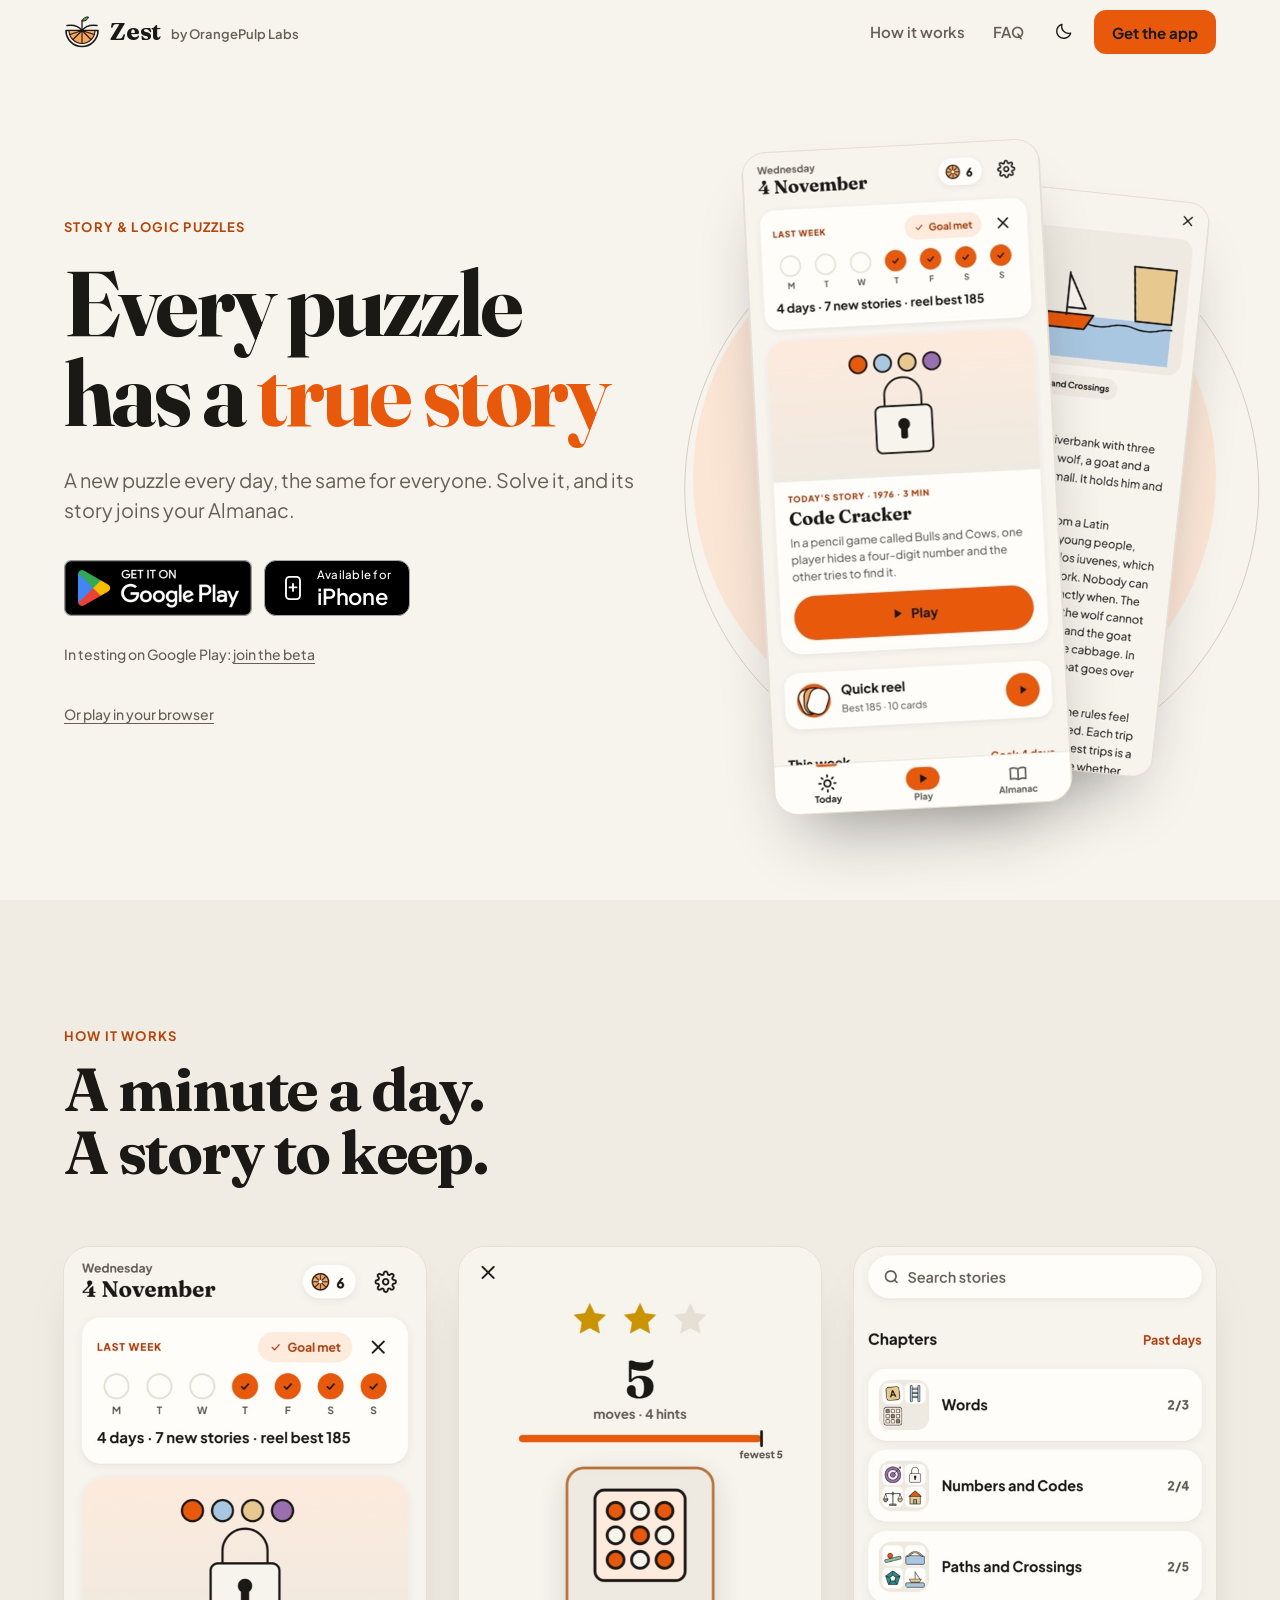
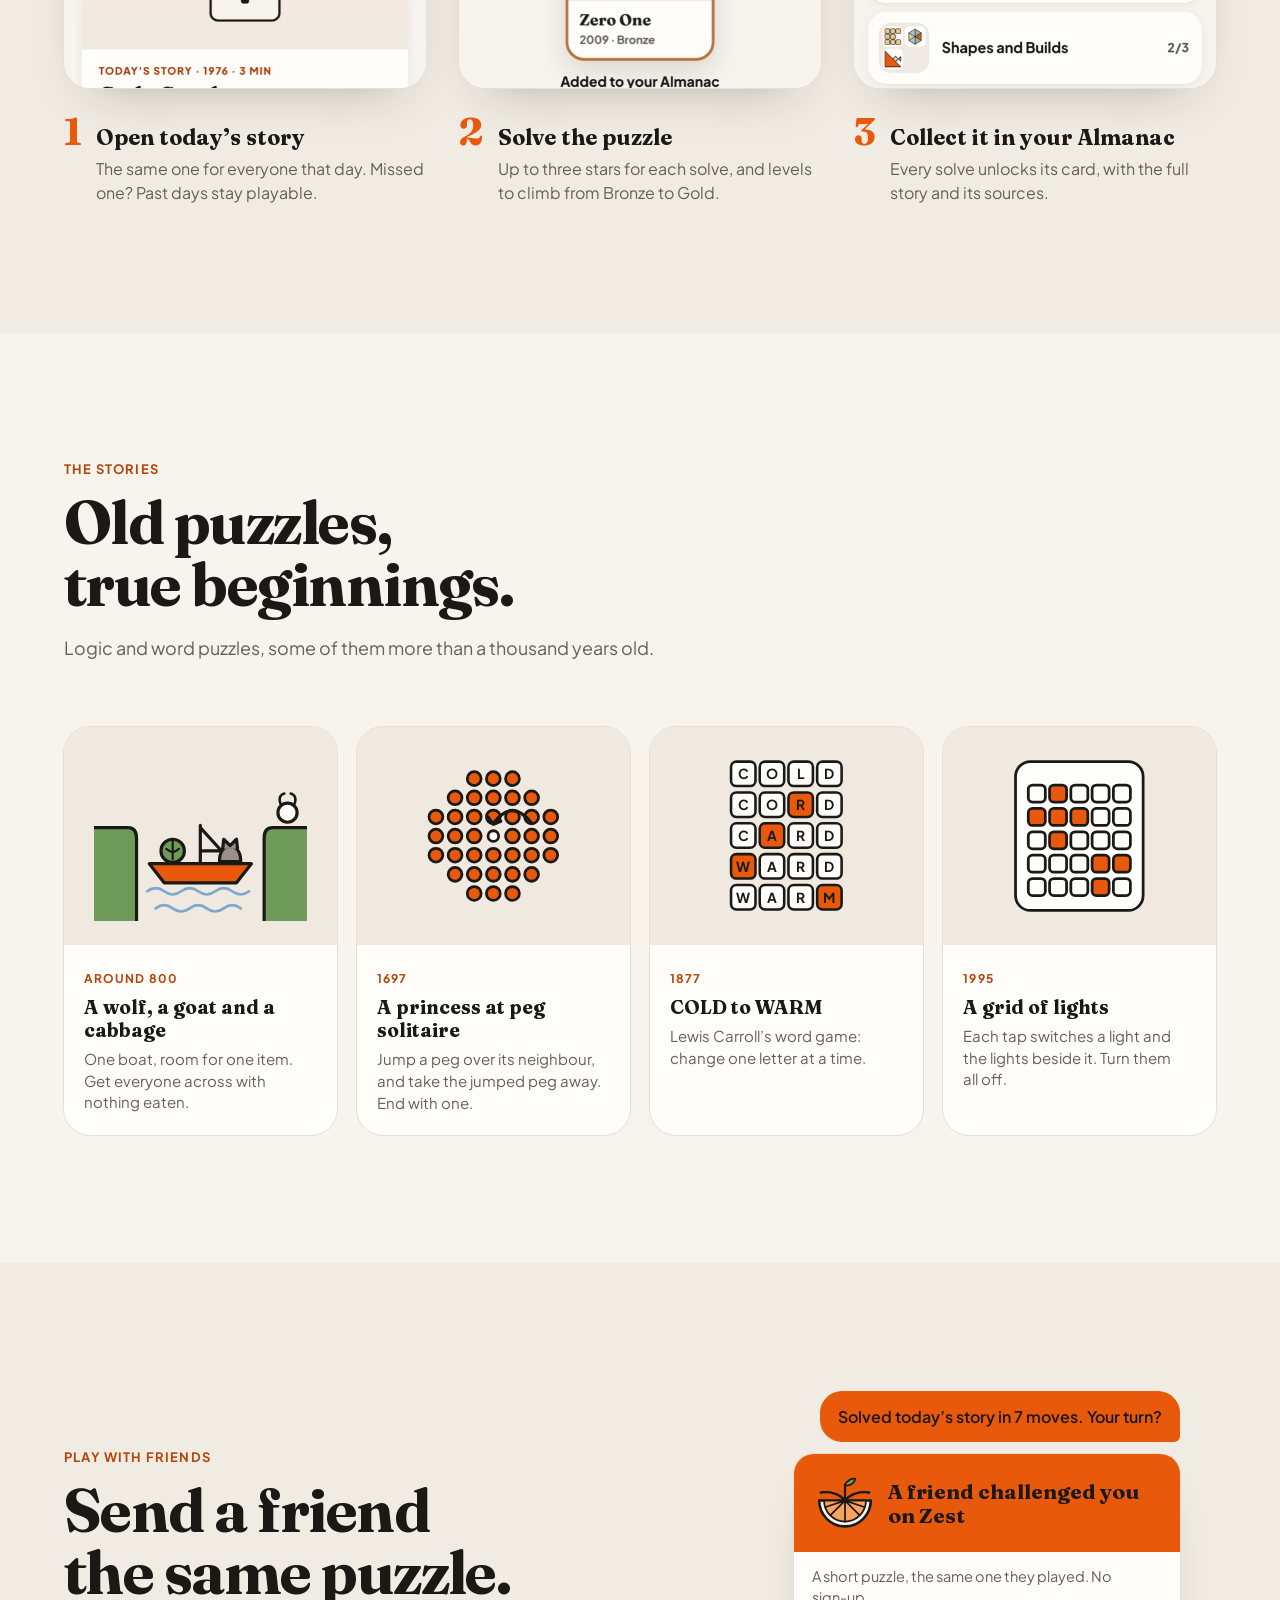
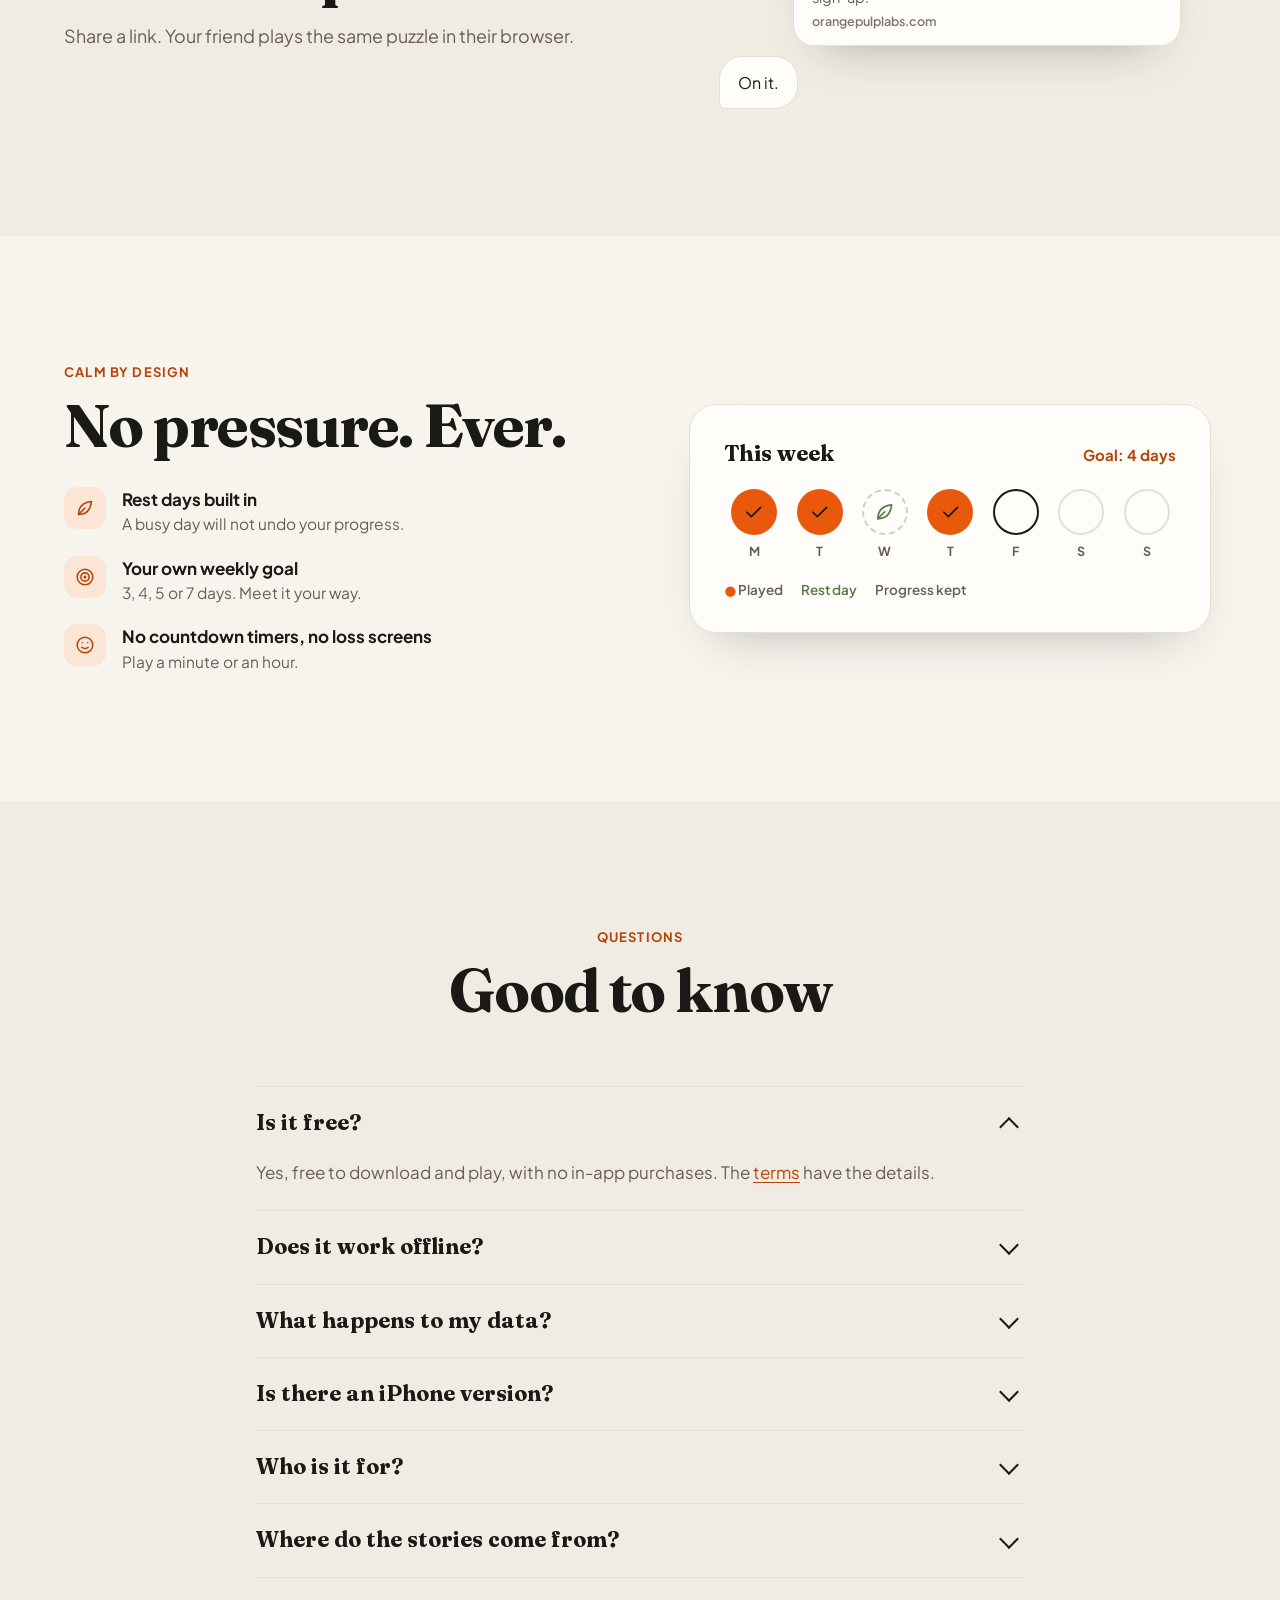
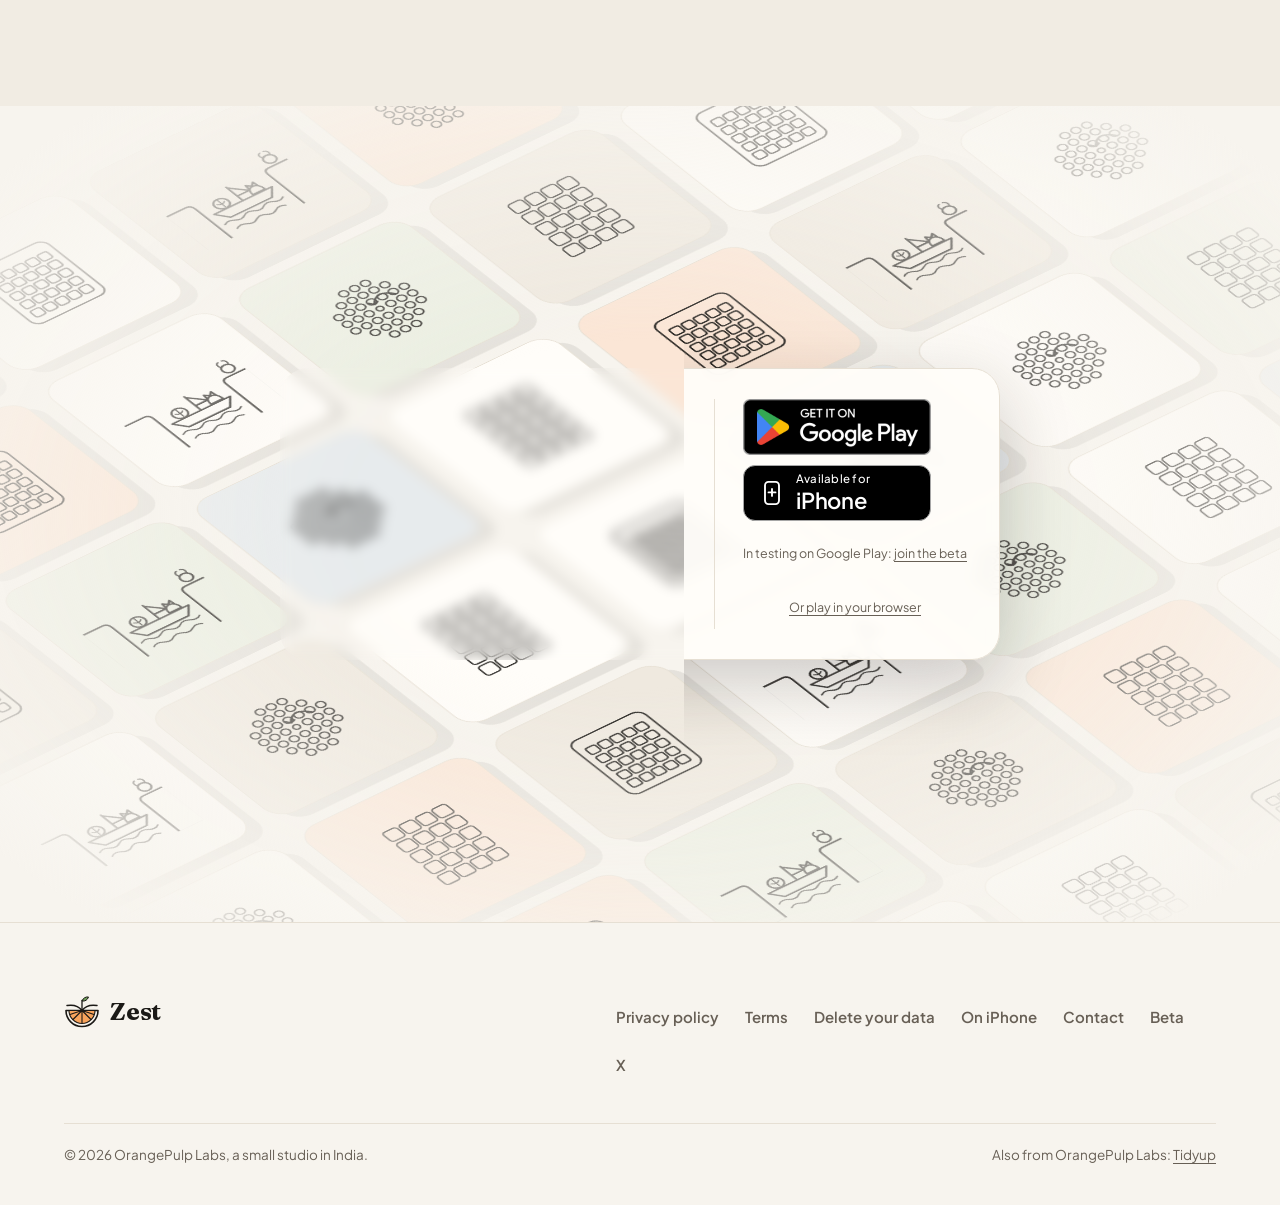
==== commit 957c3cfe: "Fix the website audit findings (content, cleanup, production) - One set of words: pitch, testing not" ====
--- a/index.html
+++ b/index.html
@@ -1,36 +1,30 @@
 <!doctype html>
 <html lang="en"><head><meta charset="utf-8"><meta name="viewport" content="width=device-width, initial-scale=1">
-<title>Zest: Story &amp; Logic Puzzles | Every puzzle has a true story</title><meta name="description" content="One true story a day. Collect them all. Logic puzzles, offline, no account."><meta name="color-scheme" content="light dark">
-<meta property="og:title" content="Zest: Story &amp; Logic Puzzles | Every puzzle has a true story"><meta property="og:description" content="One true story a day. Collect them all. Logic puzzles, offline, no account."><meta property="og:type" content="website"><meta property="og:site_name" content="Zest by OrangePulp Labs"><meta property="og:url" content="https://orangepulplabs.com/">
+<meta http-equiv="Content-Security-Policy" content="default-src 'self'; script-src 'self' 'sha256-17K+ca2HliALn6QeE/yxdGyqIvc7VJhbIALXDg/DHvE=' 'sha256-1xC8x+V7iT5g/WIepPDwEeyD2JltZHSScT3HpR1rFqI=' 'sha256-QTKUewccu4vymS6kCMDNSDtay0EPB0g5P4r34XDZfdQ=' 'sha256-Vh+UP30lNJvGBYWdzZxAUK+y81493YvVL1dWbyquZeo=' 'sha256-pTbb8JbGk4zLvIL3lybxG49K9FkMTjkUg5TY1fs7nts='; style-src 'self' 'unsafe-inline'; img-src 'self' data:; font-src 'self'; connect-src 'self'; object-src 'none'; base-uri 'none'; form-action 'none'"><title>Zest: Story &amp; Logic Puzzles | Every puzzle has a true story.</title><meta name="description" content="One short puzzle a day, and the true story behind it. Logic puzzles, free, offline, no account needed."><meta name="color-scheme" content="light dark">
+<meta property="og:title" content="Zest: Story &amp; Logic Puzzles | Every puzzle has a true story."><meta property="og:description" content="One short puzzle a day, and the true story behind it. Logic puzzles, free, offline, no account needed."><meta property="og:type" content="website"><meta property="og:site_name" content="Zest by OrangePulp Labs"><meta property="og:url" content="https://orangepulplabs.com/">
 <meta property="og:image" content="https://orangepulplabs.com/og-zest.jpg"><meta property="og:image:alt" content="Zest. Every puzzle has a true story."><meta property="og:image:width" content="1200"><meta property="og:image:height" content="630"><meta name="twitter:card" content="summary_large_image">
 <link rel="canonical" href="https://orangepulplabs.com/"><link rel="icon" href="favicon.svg" type="image/svg+xml"><link rel="apple-touch-icon" href="apple-touch-icon.png">
 <link rel="preload" href="fonts/plus-jakarta.woff2" as="font" type="font/woff2" crossorigin><link rel="preload" href="fonts/fraunces-latin.woff2" as="font" type="font/woff2" crossorigin>
-<script>try{var t=localStorage.getItem('theme');if(t)document.documentElement.setAttribute('data-theme',t)}catch(e){}</script><script>(function(){var u=navigator.userAgent||'',q=location.search,c=/[?&]as=ios\b/.test(q)||/iPhone|iPad|iPod/.test(u)||(navigator.platform==='MacIntel'&&navigator.maxTouchPoints>1)?'ios':/[?&]as=android\b/.test(q)||/Android/.test(u)?'android':'desk';document.documentElement.classList.add('zos-'+c)})()</script><link rel="stylesheet" href="style.css?v=fe4bb3ac"><script type="application/ld+json">{"@context":"https://schema.org","@type":"Organization","name":"OrangePulp Labs","url":"https://orangepulplabs.com","logo":"https://orangepulplabs.com/apple-touch-icon.png","email":"orangepulplabs@gmail.com","sameAs":["https://x.com/orangepulplabs","https://github.com/orangepulplabs"]}</script><script type="application/ld+json">{"@context":"https://schema.org","@type":"MobileApplication","name":"Zest: Story & Logic Puzzles","operatingSystem":"Android","applicationCategory":"GameApplication","description":"One true story a day. Collect them all. Logic puzzles, offline, no account.","image":"https://orangepulplabs.com/og-zest.jpg","offers":{"@type":"Offer","price":"0","priceCurrency":"USD"},"publisher":{"@type":"Organization","name":"OrangePulp Labs"}}</script></head><body>
+<script>try{var t=localStorage.getItem('theme');if(t)document.documentElement.setAttribute('data-theme',t)}catch(e){}</script><script>(function(){var u=navigator.userAgent||'',q=location.search,c=/[?&]as=ios\b/.test(q)||/iPhone|iPad|iPod/.test(u)||(navigator.platform==='MacIntel'&&navigator.maxTouchPoints>1)?'ios':/[?&]as=android\b/.test(q)||/Android/.test(u)?'android':'desk';document.documentElement.classList.add('zos-'+c)})()</script><link rel="stylesheet" href="style.css?v=eb2176fc"><script type="application/ld+json">{"@context":"https://schema.org","@type":"Organization","name":"OrangePulp Labs","url":"https://orangepulplabs.com","logo":"https://orangepulplabs.com/apple-touch-icon.png","email":"orangepulplabs@gmail.com","sameAs":["https://x.com/orangepulplabs","https://github.com/orangepulplabs"]}</script><script type="application/ld+json">{"@context":"https://schema.org","@type":"MobileApplication","name":"Zest: Story & Logic Puzzles","operatingSystem":"Android","applicationCategory":"GameApplication","url":"https://play.google.com/store/apps/details?id=com.orangepulplabs.zest","description":"One short puzzle a day, and the true story behind it.","image":"https://orangepulplabs.com/og-zest.jpg","offers":{"@type":"Offer","price":"0","priceCurrency":"USD"},"publisher":{"@type":"Organization","name":"OrangePulp Labs"}}</script></head><body>
 <a class="skip" href="#main">Skip to content</a>
 <header class="site-head"><div class="zw hbar"><a class="brand" href="./" aria-label="Zest, home"><svg class="zm" xmlns="http://www.w3.org/2000/svg" viewBox="18 20 72 66" aria-hidden="true"><path d="M22 50h64a32 32 0 0 1-64 0z" fill="#F7F4EE" stroke="#1B1916" stroke-width="3.2" stroke-linejoin="round"/>
   <path d="M28 50h52a26 26 0 0 1-52 0z" fill="#F7A35C" stroke="#1B1916" stroke-width="2.2" stroke-linejoin="round"/>
   <g stroke="#1B1916" stroke-width="2.2" stroke-linecap="round"><path d="M54 50v26M54 50L36 68M54 50l18 18M54 50L30 58M54 50l24 8"/></g>
   <path d="M54 50c-6-8-18-12-30-10M54 50c6-8 18-12 30-10" fill="none" stroke="#1B1916" stroke-width="3" stroke-linecap="round"/>
   <path d="M54 50V30" stroke="#1B1916" stroke-width="2.6" stroke-linecap="round"/>
-  <path d="M54 31c2-6 8-9 13-8-2 6-7 9-13 8z" fill="#6E9B5A" stroke="#1B1916" stroke-width="2" stroke-linejoin="round"/></svg><span>Zest</span><small>by OrangePulp Labs</small></a>
-<nav aria-label="Main"><a class="hl" href="#how">How it works</a><a class="hl" href="#faq">FAQ</a><button class="theme" id="theme" type="button" aria-label="Switch between light and dark"><span class="l"><svg viewBox="0 0 24 24" width="20" height="20" fill="none" stroke="currentColor" stroke-width="1.7" stroke-linecap="round" stroke-linejoin="round" aria-hidden="true"><path d="M20 14.5A8.5 8.5 0 019.5 4a8.5 8.5 0 1010.5 10.5z"/></svg></span><span class="d"><svg viewBox="0 0 24 24" width="20" height="20" fill="none" stroke="currentColor" stroke-width="1.7" stroke-linecap="round" stroke-linejoin="round" aria-hidden="true"><circle cx="12" cy="12" r="4"/><path d="M12 2v2M12 20v2M2 12h2M20 12h2M4.9 4.9l1.4 1.4M17.7 17.7l1.4 1.4M4.9 19.1l1.4-1.4M17.7 6.3l1.4-1.4"/></svg></span></button><a class="btn primary hget" href="install/">Get the app</a></nav></div></header>
+  <path d="M54 31c2-6 8-9 13-8-2 6-7 9-13 8z" fill="#6E9B5A" stroke="#1B1916" stroke-width="2" stroke-linejoin="round"/></svg><span>Zest</span><small>by OrangePulp Labs</small></a><nav aria-label="Main"><a class="hl" href="#how">How it works</a><a class="hl" href="#faq">FAQ</a><button class="theme" id="theme" type="button" aria-label="Switch between light and dark"><span class="l"><svg viewBox="0 0 24 24" width="20" height="20" fill="none" stroke="currentColor" stroke-width="1.7" stroke-linecap="round" stroke-linejoin="round" aria-hidden="true"><path d="M20 14.5A8.5 8.5 0 019.5 4a8.5 8.5 0 1010.5 10.5z"/></svg></span><span class="d"><svg viewBox="0 0 24 24" width="20" height="20" fill="none" stroke="currentColor" stroke-width="1.7" stroke-linecap="round" stroke-linejoin="round" aria-hidden="true"><circle cx="12" cy="12" r="4"/><path d="M12 2v2M12 20v2M2 12h2M20 12h2M4.9 4.9l1.4 1.4M17.7 17.7l1.4 1.4M4.9 19.1l1.4-1.4M17.7 6.3l1.4-1.4"/></svg></span></button><a class="btn primary hget" href="#get">Get the app</a></nav></div></header>
 
 <main id="main">
 <section class="zhero"><div class="zw">
   <div>
-    <p class="kicker"><svg class="zm" xmlns="http://www.w3.org/2000/svg" viewBox="18 20 72 66" aria-hidden="true"><path d="M22 50h64a32 32 0 0 1-64 0z" fill="#F7F4EE" stroke="#1B1916" stroke-width="3.2" stroke-linejoin="round"/>
-  <path d="M28 50h52a26 26 0 0 1-52 0z" fill="#F7A35C" stroke="#1B1916" stroke-width="2.2" stroke-linejoin="round"/>
-  <g stroke="#1B1916" stroke-width="2.2" stroke-linecap="round"><path d="M54 50v26M54 50L36 68M54 50l18 18M54 50L30 58M54 50l24 8"/></g>
-  <path d="M54 50c-6-8-18-12-30-10M54 50c6-8 18-12 30-10" fill="none" stroke="#1B1916" stroke-width="3" stroke-linecap="round"/>
-  <path d="M54 50V30" stroke="#1B1916" stroke-width="2.6" stroke-linecap="round"/>
-  <path d="M54 31c2-6 8-9 13-8-2 6-7 9-13 8z" fill="#6E9B5A" stroke="#1B1916" stroke-width="2" stroke-linejoin="round"/></svg>Story &amp; logic puzzles</p>
-    <h1>Every puzzle has a <em>true story.</em></h1>
-    <p class="zlede">One true story a day, and the puzzle that goes with it. Solve it, and the story joins your Almanac.</p>
-    <div class="dl"><a class="badge os-a" href="https://play.google.com/store/apps/details?id=com.orangepulplabs.zest" rel="noopener"><img src="img/badges/google-play.png" alt="Get it on Google Play" width="188" height="56"></a><button class="badge ibadge os-i" type="button" data-iguide aria-haspopup="dialog"><svg viewBox="0 0 24 24" aria-hidden="true"><rect x="6" y="2.5" width="12" height="19" rx="3"/><path d="M12 8.5v6M9 11.5h6"/></svg><span><small>Available for</small><b>iPhone</b></span></button><p class="dlnote os-a">In testing on Google Play: <a href="beta/">join the beta</a> to install it.</p></div>
+    <p class="kicker">Story &amp; logic puzzles</p>
+    <h1>Every puzzle has a <em>true story</em></h1>
+    <p class="zlede">A new puzzle every day, the same for everyone. Solve it, and its story joins your Almanac.</p>
+    <div class="dl"><a class="badge os-a" href="https://play.google.com/store/apps/details?id=com.orangepulplabs.zest" rel="noopener"><img src="img/badges/google-play.png" alt="Get it on Google Play" width="188" height="56"></a><a class="badge ibadge os-i" href="zest/iphone/" role="button" data-iguide aria-haspopup="dialog"><svg viewBox="0 0 24 24" aria-hidden="true"><rect x="6" y="2.5" width="12" height="19" rx="3"/><path d="M12 8.5v6M9 11.5h6"/></svg><span><small>Available for</small><b>iPhone</b></span></a><p class="dlnote os-a">In testing on Google Play: <a href="beta/">join the beta</a></p><p class="dlnote"><a href="zest/app/v6/?play">Or play in your browser</a></p></div>
   </div>
   <div class="zphones" aria-hidden="true"><div class="zsun"></div>
-    <img class="zphone back" src="img/zest/05-story.jpg" width="600" height="1337" alt="" decoding="async">
-    <img class="zphone front" src="img/zest/01-today.jpg" width="600" height="1337" alt="" fetchpriority="high" decoding="async">
+    <img class="zphone back" src="img/zest/05-story.jpg" srcset="img/zest/05-story-330.jpg 330w, img/zest/05-story.jpg 600w" sizes="(max-width: 900px) 42vw, 300px" width="600" height="1337" alt="" decoding="async">
+    <img class="zphone front" src="img/zest/01-today.jpg" srcset="img/zest/01-today-330.jpg 330w, img/zest/01-today.jpg 600w" sizes="(max-width: 900px) 42vw, 300px" width="600" height="1337" alt="" fetchpriority="high" decoding="async">
   </div>
 </div></section>
 
@@ -40,14 +34,14 @@
     <li class="zstep rv"><figure><img src="img/zest/how-1.jpg" width="600" height="730" alt="Zest's Today screen: today's story card with a Play button" loading="lazy" decoding="async"></figure>
       <div class="t"><span class="n">1</span><div><h3>Open today&rsquo;s story</h3><p>The same one for everyone that day. Missed one? Past days stay playable.</p></div></div></li>
     <li class="zstep rv"><figure><img src="img/zest/how-2.jpg" width="600" height="730" alt="A solved puzzle: two stars, 5 moves, and the Zero One card added to the Almanac" loading="lazy" decoding="async"></figure>
-      <div class="t"><span class="n">2</span><div><h3>Solve the puzzle</h3><p>Bronze, Silver and Gold for each one, and levels to climb.</p></div></div></li>
+      <div class="t"><span class="n">2</span><div><h3>Solve the puzzle</h3><p>Up to three stars for each solve, and levels to climb from Bronze to Gold.</p></div></div></li>
     <li class="zstep rv"><figure><img src="img/zest/how-3.jpg" width="600" height="730" alt="The Almanac: stories collected, in themed chapters" loading="lazy" decoding="async"></figure>
       <div class="t"><span class="n">3</span><div><h3>Collect it in your Almanac</h3><p>Every solve unlocks its card, with the full story and its sources.</p></div></div></li>
   </ol>
 </div></section>
 
 <section class="zsec" id="stories"><div class="zw">
-  <div class="zhead rv"><p class="eyebrow">The stories</p><h2>Old puzzles, true beginnings.</h2><p>Logic and word puzzles, each with the real history behind it.</p></div>
+  <div class="zhead rv"><p class="eyebrow">The stories</p><h2>Old puzzles, true beginnings.</h2><p>Logic and word puzzles, some of them more than a thousand years old.</p></div>
   <div class="zart"><figure class="ztile rv"><div class="art"><svg viewBox="0 0 200 160" role="img" aria-label="A boat crossing a river with a wolf and a cabbage, a goat waiting on the far bank" fill="none" stroke="currentColor" stroke-width="3" stroke-linejoin="round" stroke-linecap="round">
 <path class="g" d="M-2 72h34c6 0 8 4 8 10v80H-2z"/><path class="g" d="M202 72h-34c-6 0-8 4-8 10v80h42z"/>
 <path class="bs" d="M50 132q8-6 16 0t16 0 16 0 16 0 16 0 16 0M58 148q8-6 16 0t16 0 16 0 16 0 16 0" stroke-width="2.4"/>
@@ -58,7 +52,7 @@
 </div></section>
 
 <section class="zsec zband" id="friends"><div class="zw zsplit">
-  <div class="zhead rv"><p class="eyebrow">Play with friends</p><h2>Send a friend the same puzzle.</h2><p>Share a challenge link. Your friend plays the same puzzle in their browser, with no sign-up.</p></div>
+  <div class="zhead rv"><p class="eyebrow">Play with friends</p><h2>Send a friend the same puzzle.</h2><p>Share a link. Your friend plays the same puzzle in their browser.</p></div>
   <div class="zchat rv" aria-hidden="true">
     <div class="bub me">Solved today&rsquo;s story in 7 moves. Your turn?</div>
     <div class="lcard"><div class="top"><svg class="lm" xmlns="http://www.w3.org/2000/svg" viewBox="18 20 72 66" aria-hidden="true"><path d="M22 50h64a32 32 0 0 1-64 0z" fill="#F7F4EE" stroke="#1B1916" stroke-width="3.2" stroke-linejoin="round"/>
@@ -81,174 +75,49 @@
   <div class="week rv" role="img" aria-label="An example week: played Monday, Tuesday and Thursday, with Wednesday as a rest day">
     <div class="wh"><b>This week</b><span>Goal: 4 days</span></div>
     <ul class="days" aria-hidden="true"><li class="on"><i><svg viewBox="0 0 24 24" width="18" height="18" fill="none" stroke="currentColor" stroke-width="1.7" stroke-linecap="round" stroke-linejoin="round" aria-hidden="true"><path d="M5 12.5l4.5 4.5L19 7.5"/></svg></i>M<span class="sr"> played</span></li><li class="on"><i><svg viewBox="0 0 24 24" width="18" height="18" fill="none" stroke="currentColor" stroke-width="1.7" stroke-linecap="round" stroke-linejoin="round" aria-hidden="true"><path d="M5 12.5l4.5 4.5L19 7.5"/></svg></i>T<span class="sr"> played</span></li><li class="rest"><i><svg viewBox="0 0 24 24" width="18" height="18" fill="none" stroke="currentColor" stroke-width="1.7" stroke-linecap="round" stroke-linejoin="round" aria-hidden="true"><path d="M5 19c0-8 5-13 14-14-1 9-6 14-14 14z"/><path d="M5 19l7-7"/></svg></i>W<span class="sr"> rest day</span></li><li class="on"><i><svg viewBox="0 0 24 24" width="18" height="18" fill="none" stroke="currentColor" stroke-width="1.7" stroke-linecap="round" stroke-linejoin="round" aria-hidden="true"><path d="M5 12.5l4.5 4.5L19 7.5"/></svg></i>T<span class="sr"> played</span></li><li class="now"><i></i>F<span class="sr"> today</span></li><li class=""><i></i>S<span class="sr"> </span></li><li class=""><i></i>S<span class="sr"> </span></li></ul>
-    <p class="legend2" aria-hidden="true"><span><b style="color:var(--accent)">&#9679;</b> Played</span><span style="color:#6E9B5A">Rest day</span><span>Progress kept</span></p>
+    <p class="legend2" aria-hidden="true"><span><b style="color:var(--accent)">&#9679;</b> Played</span><span style="color:var(--rest)">Rest day</span><span>Progress kept</span></p>
   </div>
 </div></section>
 
 <section class="zsec zband" id="faq"><div class="zw">
   <div class="zhead c rv"><p class="eyebrow">Questions</p><h2>Good to know</h2></div>
   <div class="zfaq">
-    <details open><summary>Is it free?</summary><p>Yes, free to download and play. The <a href="zest/terms/">terms</a> have the details.</p></details>
-    <details><summary>Does it work offline?</summary><p>Yes. The puzzles and stories are on your phone, so you can play without a connection, in the Android app and in the iPhone Home Screen app. No account is needed.</p></details>
+    <details open><summary>Is it free?</summary><p>Yes, free to download and play, with no in-app purchases. The <a href="zest/terms/">terms</a> have the details.</p></details>
+    <details><summary>Does it work offline?</summary><p>Yes. The puzzles and stories are on your phone, so you can play without a connection, in the Android app and in the iPhone Home Screen app.</p></details>
     <details><summary>What happens to my data?</summary><p>Your progress stays on your phone. The <a href="zest/privacy/">privacy policy</a> says exactly what we collect, and you can <a href="zest/delete/">delete your data</a> at any time.</p></details>
-    <details><summary>Is there an iPhone version?</summary><p>Yes, free, as a web app: open <a href="zest/iphone/">orangepulplabs.com/zest/iphone</a> on your iPhone and add it to your Home Screen. It runs full screen and offline, with no App Store download.</p></details>
+    <details><summary>Is there an iPhone version?</summary><p>Yes, free, as a web app: open <a href="zest/iphone/">orangepulplabs.com/zest/iphone</a> on your iPhone and add it to your Home Screen. It runs full screen and offline.</p></details>
     <details><summary>Who is it for?</summary><p>Anyone aged 13 and up who likes a small puzzle and a good story.</p></details>
     <details><summary>Where do the stories come from?</summary><p>Each story comes with its sources. Spot a mistake? Tap Report a mistake in the app and we will fix it, or <a href="contact/">contact us</a>.</p></details>
   </div>
 </div></section>
 
-<section class="iget" id="get"><div class="ibg sec" aria-hidden="true"><i><svg viewBox="0 0 200 160" role="img" aria-label="A boat crossing a river with a wolf and a cabbage, a goat waiting on the far bank" fill="none" stroke="currentColor" stroke-width="3" stroke-linejoin="round" stroke-linecap="round">
+<section class="iget" id="get"><svg width="0" height="0" style="position:absolute" aria-hidden="true"><symbol id="zt0" viewBox="0 0 200 160"><g fill="none" stroke="currentColor" stroke-width="3" stroke-linejoin="round" stroke-linecap="round">
 <path class="g" d="M-2 72h34c6 0 8 4 8 10v80H-2z"/><path class="g" d="M202 72h-34c-6 0-8 4-8 10v80h42z"/>
 <path class="bs" d="M50 132q8-6 16 0t16 0 16 0 16 0 16 0 16 0M58 148q8-6 16 0t16 0 16 0 16 0 16 0" stroke-width="2.4"/>
 <path class="o" d="M52 106h96l-14 18H66z"/><path d="M100 106V70M100 72l20 22h-20"/>
 <circle class="g" cx="74" cy="94" r="11"/><path d="M68 92c4 4 8 4 12 0M74 84v18" stroke-width="2"/>
 <path class="w" d="M118 104c0-9 4-14 10-14s10 5 10 14z"/><path class="w" d="M121 92l1-9 6 6 6-6 1 9"/>
-<circle class="p" cx="182" cy="58" r="9"/><path d="M176 51c-3-6-1-10 3-11M188 51c3-6 1-10-3-11" stroke-width="2.4"/></svg></i><i><svg viewBox="0 0 200 160" role="img" aria-label="A peg solitaire board: one peg jumps over another into an empty hole" fill="none" stroke="currentColor" stroke-width="2.6" stroke-linejoin="round" stroke-linecap="round"><circle class="o" cx="82" cy="26" r="6.5"/><circle class="o" cx="100" cy="26" r="6.5"/><circle class="o" cx="118" cy="26" r="6.5"/><circle class="o" cx="64" cy="44" r="6.5"/><circle class="o" cx="82" cy="44" r="6.5"/><circle class="o" cx="100" cy="44" r="6.5"/><circle class="o" cx="118" cy="44" r="6.5"/><circle class="o" cx="136" cy="44" r="6.5"/><circle class="o" cx="46" cy="62" r="6.5"/><circle class="o" cx="64" cy="62" r="6.5"/><circle class="o" cx="82" cy="62" r="6.5"/><circle class="o" cx="100" cy="62" r="6.5"/><circle class="o" cx="118" cy="62" r="6.5"/><circle class="o" cx="136" cy="62" r="6.5"/><circle class="o" cx="154" cy="62" r="6.5"/><circle class="o" cx="46" cy="80" r="6.5"/><circle class="o" cx="64" cy="80" r="6.5"/><circle class="o" cx="82" cy="80" r="6.5"/><circle class="p" cx="100" cy="80" r="5"/><circle class="o" cx="118" cy="80" r="6.5"/><circle class="o" cx="136" cy="80" r="6.5"/><circle class="o" cx="154" cy="80" r="6.5"/><circle class="o" cx="46" cy="98" r="6.5"/><circle class="o" cx="64" cy="98" r="6.5"/><circle class="o" cx="82" cy="98" r="6.5"/><circle class="o" cx="100" cy="98" r="6.5"/><circle class="o" cx="118" cy="98" r="6.5"/><circle class="o" cx="136" cy="98" r="6.5"/><circle class="o" cx="154" cy="98" r="6.5"/><circle class="o" cx="64" cy="116" r="6.5"/><circle class="o" cx="82" cy="116" r="6.5"/><circle class="o" cx="100" cy="116" r="6.5"/><circle class="o" cx="118" cy="116" r="6.5"/><circle class="o" cx="136" cy="116" r="6.5"/><circle class="o" cx="82" cy="134" r="6.5"/><circle class="o" cx="100" cy="134" r="6.5"/><circle class="o" cx="118" cy="134" r="6.5"/><path d="M136 68q-18-24-36 0" stroke-width="3"/><path d="M95 62l5 7 7-3" stroke-width="3"/></svg></i><i><svg viewBox="0 0 200 160" role="img" aria-label="COLD, CORD, CARD, WARD, WARM: one letter changes each step" fill="none" stroke="currentColor" stroke-width="2.4" stroke-linejoin="round"><rect class="p" x="48" y="10" width="23" height="23" rx="5"/><text x="59.5" y="26.5" text-anchor="middle" stroke="none">C</text><rect class="p" x="75" y="10" width="23" height="23" rx="5"/><text x="86.5" y="26.5" text-anchor="middle" stroke="none">O</text><rect class="p" x="102" y="10" width="23" height="23" rx="5"/><text x="113.5" y="26.5" text-anchor="middle" stroke="none">L</text><rect class="p" x="129" y="10" width="23" height="23" rx="5"/><text x="140.5" y="26.5" text-anchor="middle" stroke="none">D</text><rect class="p" x="48" y="39" width="23" height="23" rx="5"/><text x="59.5" y="55.5" text-anchor="middle" stroke="none">C</text><rect class="p" x="75" y="39" width="23" height="23" rx="5"/><text x="86.5" y="55.5" text-anchor="middle" stroke="none">O</text><rect class="o" x="102" y="39" width="23" height="23" rx="5"/><text class="k" x="113.5" y="55.5" text-anchor="middle" stroke="none">R</text><rect class="p" x="129" y="39" width="23" height="23" rx="5"/><text x="140.5" y="55.5" text-anchor="middle" stroke="none">D</text><rect class="p" x="48" y="68" width="23" height="23" rx="5"/><text x="59.5" y="84.5" text-anchor="middle" stroke="none">C</text><rect class="o" x="75" y="68" width="23" height="23" rx="5"/><text class="k" x="86.5" y="84.5" text-anchor="middle" stroke="none">A</text><rect class="p" x="102" y="68" width="23" height="23" rx="5"/><text x="113.5" y="84.5" text-anchor="middle" stroke="none">R</text><rect class="p" x="129" y="68" width="23" height="23" rx="5"/><text x="140.5" y="84.5" text-anchor="middle" stroke="none">D</text><rect class="o" x="48" y="97" width="23" height="23" rx="5"/><text class="k" x="59.5" y="113.5" text-anchor="middle" stroke="none">W</text><rect class="p" x="75" y="97" width="23" height="23" rx="5"/><text x="86.5" y="113.5" text-anchor="middle" stroke="none">A</text><rect class="p" x="102" y="97" width="23" height="23" rx="5"/><text x="113.5" y="113.5" text-anchor="middle" stroke="none">R</text><rect class="p" x="129" y="97" width="23" height="23" rx="5"/><text x="140.5" y="113.5" text-anchor="middle" stroke="none">D</text><rect class="p" x="48" y="126" width="23" height="23" rx="5"/><text x="59.5" y="142.5" text-anchor="middle" stroke="none">W</text><rect class="p" x="75" y="126" width="23" height="23" rx="5"/><text x="86.5" y="142.5" text-anchor="middle" stroke="none">A</text><rect class="p" x="102" y="126" width="23" height="23" rx="5"/><text x="113.5" y="142.5" text-anchor="middle" stroke="none">R</text><rect class="o" x="129" y="126" width="23" height="23" rx="5"/><text class="k" x="140.5" y="142.5" text-anchor="middle" stroke="none">M</text></svg></i><i><svg viewBox="0 0 200 160" role="img" aria-label="A five by five grid of lights, some on and some off" fill="none" stroke="currentColor" stroke-width="2.6" stroke-linejoin="round"><rect class="p" x="40" y="10" width="120" height="140" rx="14"/><rect class="p" x="52" y="32" width="16" height="16" rx="4"/><rect class="o" x="72" y="32" width="16" height="16" rx="4"/><rect class="p" x="92" y="32" width="16" height="16" rx="4"/><rect class="p" x="112" y="32" width="16" height="16" rx="4"/><rect class="p" x="132" y="32" width="16" height="16" rx="4"/><rect class="o" x="52" y="54" width="16" height="16" rx="4"/><rect class="o" x="72" y="54" width="16" height="16" rx="4"/><rect class="o" x="92" y="54" width="16" height="16" rx="4"/><rect class="p" x="112" y="54" width="16" height="16" rx="4"/><rect class="p" x="132" y="54" width="16" height="16" rx="4"/><rect class="p" x="52" y="76" width="16" height="16" rx="4"/><rect class="o" x="72" y="76" width="16" height="16" rx="4"/><rect class="p" x="92" y="76" width="16" height="16" rx="4"/><rect class="p" x="112" y="76" width="16" height="16" rx="4"/><rect class="p" x="132" y="76" width="16" height="16" rx="4"/><rect class="p" x="52" y="98" width="16" height="16" rx="4"/><rect class="p" x="72" y="98" width="16" height="16" rx="4"/><rect class="p" x="92" y="98" width="16" height="16" rx="4"/><rect class="o" x="112" y="98" width="16" height="16" rx="4"/><rect class="o" x="132" y="98" width="16" height="16" rx="4"/><rect class="p" x="52" y="120" width="16" height="16" rx="4"/><rect class="p" x="72" y="120" width="16" height="16" rx="4"/><rect class="p" x="92" y="120" width="16" height="16" rx="4"/><rect class="o" x="112" y="120" width="16" height="16" rx="4"/><rect class="p" x="132" y="120" width="16" height="16" rx="4"/></svg></i><i><svg viewBox="0 0 200 160" role="img" aria-label="A boat crossing a river with a wolf and a cabbage, a goat waiting on the far bank" fill="none" stroke="currentColor" stroke-width="3" stroke-linejoin="round" stroke-linecap="round">
-<path class="g" d="M-2 72h34c6 0 8 4 8 10v80H-2z"/><path class="g" d="M202 72h-34c-6 0-8 4-8 10v80h42z"/>
-<path class="bs" d="M50 132q8-6 16 0t16 0 16 0 16 0 16 0 16 0M58 148q8-6 16 0t16 0 16 0 16 0 16 0" stroke-width="2.4"/>
-<path class="o" d="M52 106h96l-14 18H66z"/><path d="M100 106V70M100 72l20 22h-20"/>
-<circle class="g" cx="74" cy="94" r="11"/><path d="M68 92c4 4 8 4 12 0M74 84v18" stroke-width="2"/>
-<path class="w" d="M118 104c0-9 4-14 10-14s10 5 10 14z"/><path class="w" d="M121 92l1-9 6 6 6-6 1 9"/>
-<circle class="p" cx="182" cy="58" r="9"/><path d="M176 51c-3-6-1-10 3-11M188 51c3-6 1-10-3-11" stroke-width="2.4"/></svg></i><i><svg viewBox="0 0 200 160" role="img" aria-label="A peg solitaire board: one peg jumps over another into an empty hole" fill="none" stroke="currentColor" stroke-width="2.6" stroke-linejoin="round" stroke-linecap="round"><circle class="o" cx="82" cy="26" r="6.5"/><circle class="o" cx="100" cy="26" r="6.5"/><circle class="o" cx="118" cy="26" r="6.5"/><circle class="o" cx="64" cy="44" r="6.5"/><circle class="o" cx="82" cy="44" r="6.5"/><circle class="o" cx="100" cy="44" r="6.5"/><circle class="o" cx="118" cy="44" r="6.5"/><circle class="o" cx="136" cy="44" r="6.5"/><circle class="o" cx="46" cy="62" r="6.5"/><circle class="o" cx="64" cy="62" r="6.5"/><circle class="o" cx="82" cy="62" r="6.5"/><circle class="o" cx="100" cy="62" r="6.5"/><circle class="o" cx="118" cy="62" r="6.5"/><circle class="o" cx="136" cy="62" r="6.5"/><circle class="o" cx="154" cy="62" r="6.5"/><circle class="o" cx="46" cy="80" r="6.5"/><circle class="o" cx="64" cy="80" r="6.5"/><circle class="o" cx="82" cy="80" r="6.5"/><circle class="p" cx="100" cy="80" r="5"/><circle class="o" cx="118" cy="80" r="6.5"/><circle class="o" cx="136" cy="80" r="6.5"/><circle class="o" cx="154" cy="80" r="6.5"/><circle class="o" cx="46" cy="98" r="6.5"/><circle class="o" cx="64" cy="98" r="6.5"/><circle class="o" cx="82" cy="98" r="6.5"/><circle class="o" cx="100" cy="98" r="6.5"/><circle class="o" cx="118" cy="98" r="6.5"/><circle class="o" cx="136" cy="98" r="6.5"/><circle class="o" cx="154" cy="98" r="6.5"/><circle class="o" cx="64" cy="116" r="6.5"/><circle class="o" cx="82" cy="116" r="6.5"/><circle class="o" cx="100" cy="116" r="6.5"/><circle class="o" cx="118" cy="116" r="6.5"/><circle class="o" cx="136" cy="116" r="6.5"/><circle class="o" cx="82" cy="134" r="6.5"/><circle class="o" cx="100" cy="134" r="6.5"/><circle class="o" cx="118" cy="134" r="6.5"/><path d="M136 68q-18-24-36 0" stroke-width="3"/><path d="M95 62l5 7 7-3" stroke-width="3"/></svg></i><i><svg viewBox="0 0 200 160" role="img" aria-label="COLD, CORD, CARD, WARD, WARM: one letter changes each step" fill="none" stroke="currentColor" stroke-width="2.4" stroke-linejoin="round"><rect class="p" x="48" y="10" width="23" height="23" rx="5"/><text x="59.5" y="26.5" text-anchor="middle" stroke="none">C</text><rect class="p" x="75" y="10" width="23" height="23" rx="5"/><text x="86.5" y="26.5" text-anchor="middle" stroke="none">O</text><rect class="p" x="102" y="10" width="23" height="23" rx="5"/><text x="113.5" y="26.5" text-anchor="middle" stroke="none">L</text><rect class="p" x="129" y="10" width="23" height="23" rx="5"/><text x="140.5" y="26.5" text-anchor="middle" stroke="none">D</text><rect class="p" x="48" y="39" width="23" height="23" rx="5"/><text x="59.5" y="55.5" text-anchor="middle" stroke="none">C</text><rect class="p" x="75" y="39" width="23" height="23" rx="5"/><text x="86.5" y="55.5" text-anchor="middle" stroke="none">O</text><rect class="o" x="102" y="39" width="23" height="23" rx="5"/><text class="k" x="113.5" y="55.5" text-anchor="middle" stroke="none">R</text><rect class="p" x="129" y="39" width="23" height="23" rx="5"/><text x="140.5" y="55.5" text-anchor="middle" stroke="none">D</text><rect class="p" x="48" y="68" width="23" height="23" rx="5"/><text x="59.5" y="84.5" text-anchor="middle" stroke="none">C</text><rect class="o" x="75" y="68" width="23" height="23" rx="5"/><text class="k" x="86.5" y="84.5" text-anchor="middle" stroke="none">A</text><rect class="p" x="102" y="68" width="23" height="23" rx="5"/><text x="113.5" y="84.5" text-anchor="middle" stroke="none">R</text><rect class="p" x="129" y="68" width="23" height="23" rx="5"/><text x="140.5" y="84.5" text-anchor="middle" stroke="none">D</text><rect class="o" x="48" y="97" width="23" height="23" rx="5"/><text class="k" x="59.5" y="113.5" text-anchor="middle" stroke="none">W</text><rect class="p" x="75" y="97" width="23" height="23" rx="5"/><text x="86.5" y="113.5" text-anchor="middle" stroke="none">A</text><rect class="p" x="102" y="97" width="23" height="23" rx="5"/><text x="113.5" y="113.5" text-anchor="middle" stroke="none">R</text><rect class="p" x="129" y="97" width="23" height="23" rx="5"/><text x="140.5" y="113.5" text-anchor="middle" stroke="none">D</text><rect class="p" x="48" y="126" width="23" height="23" rx="5"/><text x="59.5" y="142.5" text-anchor="middle" stroke="none">W</text><rect class="p" x="75" y="126" width="23" height="23" rx="5"/><text x="86.5" y="142.5" text-anchor="middle" stroke="none">A</text><rect class="p" x="102" y="126" width="23" height="23" rx="5"/><text x="113.5" y="142.5" text-anchor="middle" stroke="none">R</text><rect class="o" x="129" y="126" width="23" height="23" rx="5"/><text class="k" x="140.5" y="142.5" text-anchor="middle" stroke="none">M</text></svg></i><i><svg viewBox="0 0 200 160" role="img" aria-label="A five by five grid of lights, some on and some off" fill="none" stroke="currentColor" stroke-width="2.6" stroke-linejoin="round"><rect class="p" x="40" y="10" width="120" height="140" rx="14"/><rect class="p" x="52" y="32" width="16" height="16" rx="4"/><rect class="o" x="72" y="32" width="16" height="16" rx="4"/><rect class="p" x="92" y="32" width="16" height="16" rx="4"/><rect class="p" x="112" y="32" width="16" height="16" rx="4"/><rect class="p" x="132" y="32" width="16" height="16" rx="4"/><rect class="o" x="52" y="54" width="16" height="16" rx="4"/><rect class="o" x="72" y="54" width="16" height="16" rx="4"/><rect class="o" x="92" y="54" width="16" height="16" rx="4"/><rect class="p" x="112" y="54" width="16" height="16" rx="4"/><rect class="p" x="132" y="54" width="16" height="16" rx="4"/><rect class="p" x="52" y="76" width="16" height="16" rx="4"/><rect class="o" x="72" y="76" width="16" height="16" rx="4"/><rect class="p" x="92" y="76" width="16" height="16" rx="4"/><rect class="p" x="112" y="76" width="16" height="16" rx="4"/><rect class="p" x="132" y="76" width="16" height="16" rx="4"/><rect class="p" x="52" y="98" width="16" height="16" rx="4"/><rect class="p" x="72" y="98" width="16" height="16" rx="4"/><rect class="p" x="92" y="98" width="16" height="16" rx="4"/><rect class="o" x="112" y="98" width="16" height="16" rx="4"/><rect class="o" x="132" y="98" width="16" height="16" rx="4"/><rect class="p" x="52" y="120" width="16" height="16" rx="4"/><rect class="p" x="72" y="120" width="16" height="16" rx="4"/><rect class="p" x="92" y="120" width="16" height="16" rx="4"/><rect class="o" x="112" y="120" width="16" height="16" rx="4"/><rect class="p" x="132" y="120" width="16" height="16" rx="4"/></svg></i><i><svg viewBox="0 0 200 160" role="img" aria-label="A boat crossing a river with a wolf and a cabbage, a goat waiting on the far bank" fill="none" stroke="currentColor" stroke-width="3" stroke-linejoin="round" stroke-linecap="round">
-<path class="g" d="M-2 72h34c6 0 8 4 8 10v80H-2z"/><path class="g" d="M202 72h-34c-6 0-8 4-8 10v80h42z"/>
-<path class="bs" d="M50 132q8-6 16 0t16 0 16 0 16 0 16 0 16 0M58 148q8-6 16 0t16 0 16 0 16 0 16 0" stroke-width="2.4"/>
-<path class="o" d="M52 106h96l-14 18H66z"/><path d="M100 106V70M100 72l20 22h-20"/>
-<circle class="g" cx="74" cy="94" r="11"/><path d="M68 92c4 4 8 4 12 0M74 84v18" stroke-width="2"/>
-<path class="w" d="M118 104c0-9 4-14 10-14s10 5 10 14z"/><path class="w" d="M121 92l1-9 6 6 6-6 1 9"/>
-<circle class="p" cx="182" cy="58" r="9"/><path d="M176 51c-3-6-1-10 3-11M188 51c3-6 1-10-3-11" stroke-width="2.4"/></svg></i><i><svg viewBox="0 0 200 160" role="img" aria-label="A peg solitaire board: one peg jumps over another into an empty hole" fill="none" stroke="currentColor" stroke-width="2.6" stroke-linejoin="round" stroke-linecap="round"><circle class="o" cx="82" cy="26" r="6.5"/><circle class="o" cx="100" cy="26" r="6.5"/><circle class="o" cx="118" cy="26" r="6.5"/><circle class="o" cx="64" cy="44" r="6.5"/><circle class="o" cx="82" cy="44" r="6.5"/><circle class="o" cx="100" cy="44" r="6.5"/><circle class="o" cx="118" cy="44" r="6.5"/><circle class="o" cx="136" cy="44" r="6.5"/><circle class="o" cx="46" cy="62" r="6.5"/><circle class="o" cx="64" cy="62" r="6.5"/><circle class="o" cx="82" cy="62" r="6.5"/><circle class="o" cx="100" cy="62" r="6.5"/><circle class="o" cx="118" cy="62" r="6.5"/><circle class="o" cx="136" cy="62" r="6.5"/><circle class="o" cx="154" cy="62" r="6.5"/><circle class="o" cx="46" cy="80" r="6.5"/><circle class="o" cx="64" cy="80" r="6.5"/><circle class="o" cx="82" cy="80" r="6.5"/><circle class="p" cx="100" cy="80" r="5"/><circle class="o" cx="118" cy="80" r="6.5"/><circle class="o" cx="136" cy="80" r="6.5"/><circle class="o" cx="154" cy="80" r="6.5"/><circle class="o" cx="46" cy="98" r="6.5"/><circle class="o" cx="64" cy="98" r="6.5"/><circle class="o" cx="82" cy="98" r="6.5"/><circle class="o" cx="100" cy="98" r="6.5"/><circle class="o" cx="118" cy="98" r="6.5"/><circle class="o" cx="136" cy="98" r="6.5"/><circle class="o" cx="154" cy="98" r="6.5"/><circle class="o" cx="64" cy="116" r="6.5"/><circle class="o" cx="82" cy="116" r="6.5"/><circle class="o" cx="100" cy="116" r="6.5"/><circle class="o" cx="118" cy="116" r="6.5"/><circle class="o" cx="136" cy="116" r="6.5"/><circle class="o" cx="82" cy="134" r="6.5"/><circle class="o" cx="100" cy="134" r="6.5"/><circle class="o" cx="118" cy="134" r="6.5"/><path d="M136 68q-18-24-36 0" stroke-width="3"/><path d="M95 62l5 7 7-3" stroke-width="3"/></svg></i><i><svg viewBox="0 0 200 160" role="img" aria-label="COLD, CORD, CARD, WARD, WARM: one letter changes each step" fill="none" stroke="currentColor" stroke-width="2.4" stroke-linejoin="round"><rect class="p" x="48" y="10" width="23" height="23" rx="5"/><text x="59.5" y="26.5" text-anchor="middle" stroke="none">C</text><rect class="p" x="75" y="10" width="23" height="23" rx="5"/><text x="86.5" y="26.5" text-anchor="middle" stroke="none">O</text><rect class="p" x="102" y="10" width="23" height="23" rx="5"/><text x="113.5" y="26.5" text-anchor="middle" stroke="none">L</text><rect class="p" x="129" y="10" width="23" height="23" rx="5"/><text x="140.5" y="26.5" text-anchor="middle" stroke="none">D</text><rect class="p" x="48" y="39" width="23" height="23" rx="5"/><text x="59.5" y="55.5" text-anchor="middle" stroke="none">C</text><rect class="p" x="75" y="39" width="23" height="23" rx="5"/><text x="86.5" y="55.5" text-anchor="middle" stroke="none">O</text><rect class="o" x="102" y="39" width="23" height="23" rx="5"/><text class="k" x="113.5" y="55.5" text-anchor="middle" stroke="none">R</text><rect class="p" x="129" y="39" width="23" height="23" rx="5"/><text x="140.5" y="55.5" text-anchor="middle" stroke="none">D</text><rect class="p" x="48" y="68" width="23" height="23" rx="5"/><text x="59.5" y="84.5" text-anchor="middle" stroke="none">C</text><rect class="o" x="75" y="68" width="23" height="23" rx="5"/><text class="k" x="86.5" y="84.5" text-anchor="middle" stroke="none">A</text><rect class="p" x="102" y="68" width="23" height="23" rx="5"/><text x="113.5" y="84.5" text-anchor="middle" stroke="none">R</text><rect class="p" x="129" y="68" width="23" height="23" rx="5"/><text x="140.5" y="84.5" text-anchor="middle" stroke="none">D</text><rect class="o" x="48" y="97" width="23" height="23" rx="5"/><text class="k" x="59.5" y="113.5" text-anchor="middle" stroke="none">W</text><rect class="p" x="75" y="97" width="23" height="23" rx="5"/><text x="86.5" y="113.5" text-anchor="middle" stroke="none">A</text><rect class="p" x="102" y="97" width="23" height="23" rx="5"/><text x="113.5" y="113.5" text-anchor="middle" stroke="none">R</text><rect class="p" x="129" y="97" width="23" height="23" rx="5"/><text x="140.5" y="113.5" text-anchor="middle" stroke="none">D</text><rect class="p" x="48" y="126" width="23" height="23" rx="5"/><text x="59.5" y="142.5" text-anchor="middle" stroke="none">W</text><rect class="p" x="75" y="126" width="23" height="23" rx="5"/><text x="86.5" y="142.5" text-anchor="middle" stroke="none">A</text><rect class="p" x="102" y="126" width="23" height="23" rx="5"/><text x="113.5" y="142.5" text-anchor="middle" stroke="none">R</text><rect class="o" x="129" y="126" width="23" height="23" rx="5"/><text class="k" x="140.5" y="142.5" text-anchor="middle" stroke="none">M</text></svg></i><i><svg viewBox="0 0 200 160" role="img" aria-label="A five by five grid of lights, some on and some off" fill="none" stroke="currentColor" stroke-width="2.6" stroke-linejoin="round"><rect class="p" x="40" y="10" width="120" height="140" rx="14"/><rect class="p" x="52" y="32" width="16" height="16" rx="4"/><rect class="o" x="72" y="32" width="16" height="16" rx="4"/><rect class="p" x="92" y="32" width="16" height="16" rx="4"/><rect class="p" x="112" y="32" width="16" height="16" rx="4"/><rect class="p" x="132" y="32" width="16" height="16" rx="4"/><rect class="o" x="52" y="54" width="16" height="16" rx="4"/><rect class="o" x="72" y="54" width="16" height="16" rx="4"/><rect class="o" x="92" y="54" width="16" height="16" rx="4"/><rect class="p" x="112" y="54" width="16" height="16" rx="4"/><rect class="p" x="132" y="54" width="16" height="16" rx="4"/><rect class="p" x="52" y="76" width="16" height="16" rx="4"/><rect class="o" x="72" y="76" width="16" height="16" rx="4"/><rect class="p" x="92" y="76" width="16" height="16" rx="4"/><rect class="p" x="112" y="76" width="16" height="16" rx="4"/><rect class="p" x="132" y="76" width="16" height="16" rx="4"/><rect class="p" x="52" y="98" width="16" height="16" rx="4"/><rect class="p" x="72" y="98" width="16" height="16" rx="4"/><rect class="p" x="92" y="98" width="16" height="16" rx="4"/><rect class="o" x="112" y="98" width="16" height="16" rx="4"/><rect class="o" x="132" y="98" width="16" height="16" rx="4"/><rect class="p" x="52" y="120" width="16" height="16" rx="4"/><rect class="p" x="72" y="120" width="16" height="16" rx="4"/><rect class="p" x="92" y="120" width="16" height="16" rx="4"/><rect class="o" x="112" y="120" width="16" height="16" rx="4"/><rect class="p" x="132" y="120" width="16" height="16" rx="4"/></svg></i><i><svg viewBox="0 0 200 160" role="img" aria-label="A boat crossing a river with a wolf and a cabbage, a goat waiting on the far bank" fill="none" stroke="currentColor" stroke-width="3" stroke-linejoin="round" stroke-linecap="round">
-<path class="g" d="M-2 72h34c6 0 8 4 8 10v80H-2z"/><path class="g" d="M202 72h-34c-6 0-8 4-8 10v80h42z"/>
-<path class="bs" d="M50 132q8-6 16 0t16 0 16 0 16 0 16 0 16 0M58 148q8-6 16 0t16 0 16 0 16 0 16 0" stroke-width="2.4"/>
-<path class="o" d="M52 106h96l-14 18H66z"/><path d="M100 106V70M100 72l20 22h-20"/>
-<circle class="g" cx="74" cy="94" r="11"/><path d="M68 92c4 4 8 4 12 0M74 84v18" stroke-width="2"/>
-<path class="w" d="M118 104c0-9 4-14 10-14s10 5 10 14z"/><path class="w" d="M121 92l1-9 6 6 6-6 1 9"/>
-<circle class="p" cx="182" cy="58" r="9"/><path d="M176 51c-3-6-1-10 3-11M188 51c3-6 1-10-3-11" stroke-width="2.4"/></svg></i><i><svg viewBox="0 0 200 160" role="img" aria-label="A peg solitaire board: one peg jumps over another into an empty hole" fill="none" stroke="currentColor" stroke-width="2.6" stroke-linejoin="round" stroke-linecap="round"><circle class="o" cx="82" cy="26" r="6.5"/><circle class="o" cx="100" cy="26" r="6.5"/><circle class="o" cx="118" cy="26" r="6.5"/><circle class="o" cx="64" cy="44" r="6.5"/><circle class="o" cx="82" cy="44" r="6.5"/><circle class="o" cx="100" cy="44" r="6.5"/><circle class="o" cx="118" cy="44" r="6.5"/><circle class="o" cx="136" cy="44" r="6.5"/><circle class="o" cx="46" cy="62" r="6.5"/><circle class="o" cx="64" cy="62" r="6.5"/><circle class="o" cx="82" cy="62" r="6.5"/><circle class="o" cx="100" cy="62" r="6.5"/><circle class="o" cx="118" cy="62" r="6.5"/><circle class="o" cx="136" cy="62" r="6.5"/><circle class="o" cx="154" cy="62" r="6.5"/><circle class="o" cx="46" cy="80" r="6.5"/><circle class="o" cx="64" cy="80" r="6.5"/><circle class="o" cx="82" cy="80" r="6.5"/><circle class="p" cx="100" cy="80" r="5"/><circle class="o" cx="118" cy="80" r="6.5"/><circle class="o" cx="136" cy="80" r="6.5"/><circle class="o" cx="154" cy="80" r="6.5"/><circle class="o" cx="46" cy="98" r="6.5"/><circle class="o" cx="64" cy="98" r="6.5"/><circle class="o" cx="82" cy="98" r="6.5"/><circle class="o" cx="100" cy="98" r="6.5"/><circle class="o" cx="118" cy="98" r="6.5"/><circle class="o" cx="136" cy="98" r="6.5"/><circle class="o" cx="154" cy="98" r="6.5"/><circle class="o" cx="64" cy="116" r="6.5"/><circle class="o" cx="82" cy="116" r="6.5"/><circle class="o" cx="100" cy="116" r="6.5"/><circle class="o" cx="118" cy="116" r="6.5"/><circle class="o" cx="136" cy="116" r="6.5"/><circle class="o" cx="82" cy="134" r="6.5"/><circle class="o" cx="100" cy="134" r="6.5"/><circle class="o" cx="118" cy="134" r="6.5"/><path d="M136 68q-18-24-36 0" stroke-width="3"/><path d="M95 62l5 7 7-3" stroke-width="3"/></svg></i><i><svg viewBox="0 0 200 160" role="img" aria-label="COLD, CORD, CARD, WARD, WARM: one letter changes each step" fill="none" stroke="currentColor" stroke-width="2.4" stroke-linejoin="round"><rect class="p" x="48" y="10" width="23" height="23" rx="5"/><text x="59.5" y="26.5" text-anchor="middle" stroke="none">C</text><rect class="p" x="75" y="10" width="23" height="23" rx="5"/><text x="86.5" y="26.5" text-anchor="middle" stroke="none">O</text><rect class="p" x="102" y="10" width="23" height="23" rx="5"/><text x="113.5" y="26.5" text-anchor="middle" stroke="none">L</text><rect class="p" x="129" y="10" width="23" height="23" rx="5"/><text x="140.5" y="26.5" text-anchor="middle" stroke="none">D</text><rect class="p" x="48" y="39" width="23" height="23" rx="5"/><text x="59.5" y="55.5" text-anchor="middle" stroke="none">C</text><rect class="p" x="75" y="39" width="23" height="23" rx="5"/><text x="86.5" y="55.5" text-anchor="middle" stroke="none">O</text><rect class="o" x="102" y="39" width="23" height="23" rx="5"/><text class="k" x="113.5" y="55.5" text-anchor="middle" stroke="none">R</text><rect class="p" x="129" y="39" width="23" height="23" rx="5"/><text x="140.5" y="55.5" text-anchor="middle" stroke="none">D</text><rect class="p" x="48" y="68" width="23" height="23" rx="5"/><text x="59.5" y="84.5" text-anchor="middle" stroke="none">C</text><rect class="o" x="75" y="68" width="23" height="23" rx="5"/><text class="k" x="86.5" y="84.5" text-anchor="middle" stroke="none">A</text><rect class="p" x="102" y="68" width="23" height="23" rx="5"/><text x="113.5" y="84.5" text-anchor="middle" stroke="none">R</text><rect class="p" x="129" y="68" width="23" height="23" rx="5"/><text x="140.5" y="84.5" text-anchor="middle" stroke="none">D</text><rect class="o" x="48" y="97" width="23" height="23" rx="5"/><text class="k" x="59.5" y="113.5" text-anchor="middle" stroke="none">W</text><rect class="p" x="75" y="97" width="23" height="23" rx="5"/><text x="86.5" y="113.5" text-anchor="middle" stroke="none">A</text><rect class="p" x="102" y="97" width="23" height="23" rx="5"/><text x="113.5" y="113.5" text-anchor="middle" stroke="none">R</text><rect class="p" x="129" y="97" width="23" height="23" rx="5"/><text x="140.5" y="113.5" text-anchor="middle" stroke="none">D</text><rect class="p" x="48" y="126" width="23" height="23" rx="5"/><text x="59.5" y="142.5" text-anchor="middle" stroke="none">W</text><rect class="p" x="75" y="126" width="23" height="23" rx="5"/><text x="86.5" y="142.5" text-anchor="middle" stroke="none">A</text><rect class="p" x="102" y="126" width="23" height="23" rx="5"/><text x="113.5" y="142.5" text-anchor="middle" stroke="none">R</text><rect class="o" x="129" y="126" width="23" height="23" rx="5"/><text class="k" x="140.5" y="142.5" text-anchor="middle" stroke="none">M</text></svg></i><i><svg viewBox="0 0 200 160" role="img" aria-label="A five by five grid of lights, some on and some off" fill="none" stroke="currentColor" stroke-width="2.6" stroke-linejoin="round"><rect class="p" x="40" y="10" width="120" height="140" rx="14"/><rect class="p" x="52" y="32" width="16" height="16" rx="4"/><rect class="o" x="72" y="32" width="16" height="16" rx="4"/><rect class="p" x="92" y="32" width="16" height="16" rx="4"/><rect class="p" x="112" y="32" width="16" height="16" rx="4"/><rect class="p" x="132" y="32" width="16" height="16" rx="4"/><rect class="o" x="52" y="54" width="16" height="16" rx="4"/><rect class="o" x="72" y="54" width="16" height="16" rx="4"/><rect class="o" x="92" y="54" width="16" height="16" rx="4"/><rect class="p" x="112" y="54" width="16" height="16" rx="4"/><rect class="p" x="132" y="54" width="16" height="16" rx="4"/><rect class="p" x="52" y="76" width="16" height="16" rx="4"/><rect class="o" x="72" y="76" width="16" height="16" rx="4"/><rect class="p" x="92" y="76" width="16" height="16" rx="4"/><rect class="p" x="112" y="76" width="16" height="16" rx="4"/><rect class="p" x="132" y="76" width="16" height="16" rx="4"/><rect class="p" x="52" y="98" width="16" height="16" rx="4"/><rect class="p" x="72" y="98" width="16" height="16" rx="4"/><rect class="p" x="92" y="98" width="16" height="16" rx="4"/><rect class="o" x="112" y="98" width="16" height="16" rx="4"/><rect class="o" x="132" y="98" width="16" height="16" rx="4"/><rect class="p" x="52" y="120" width="16" height="16" rx="4"/><rect class="p" x="72" y="120" width="16" height="16" rx="4"/><rect class="p" x="92" y="120" width="16" height="16" rx="4"/><rect class="o" x="112" y="120" width="16" height="16" rx="4"/><rect class="p" x="132" y="120" width="16" height="16" rx="4"/></svg></i><i><svg viewBox="0 0 200 160" role="img" aria-label="A boat crossing a river with a wolf and a cabbage, a goat waiting on the far bank" fill="none" stroke="currentColor" stroke-width="3" stroke-linejoin="round" stroke-linecap="round">
-<path class="g" d="M-2 72h34c6 0 8 4 8 10v80H-2z"/><path class="g" d="M202 72h-34c-6 0-8 4-8 10v80h42z"/>
-<path class="bs" d="M50 132q8-6 16 0t16 0 16 0 16 0 16 0 16 0M58 148q8-6 16 0t16 0 16 0 16 0 16 0" stroke-width="2.4"/>
-<path class="o" d="M52 106h96l-14 18H66z"/><path d="M100 106V70M100 72l20 22h-20"/>
-<circle class="g" cx="74" cy="94" r="11"/><path d="M68 92c4 4 8 4 12 0M74 84v18" stroke-width="2"/>
-<path class="w" d="M118 104c0-9 4-14 10-14s10 5 10 14z"/><path class="w" d="M121 92l1-9 6 6 6-6 1 9"/>
-<circle class="p" cx="182" cy="58" r="9"/><path d="M176 51c-3-6-1-10 3-11M188 51c3-6 1-10-3-11" stroke-width="2.4"/></svg></i><i><svg viewBox="0 0 200 160" role="img" aria-label="A peg solitaire board: one peg jumps over another into an empty hole" fill="none" stroke="currentColor" stroke-width="2.6" stroke-linejoin="round" stroke-linecap="round"><circle class="o" cx="82" cy="26" r="6.5"/><circle class="o" cx="100" cy="26" r="6.5"/><circle class="o" cx="118" cy="26" r="6.5"/><circle class="o" cx="64" cy="44" r="6.5"/><circle class="o" cx="82" cy="44" r="6.5"/><circle class="o" cx="100" cy="44" r="6.5"/><circle class="o" cx="118" cy="44" r="6.5"/><circle class="o" cx="136" cy="44" r="6.5"/><circle class="o" cx="46" cy="62" r="6.5"/><circle class="o" cx="64" cy="62" r="6.5"/><circle class="o" cx="82" cy="62" r="6.5"/><circle class="o" cx="100" cy="62" r="6.5"/><circle class="o" cx="118" cy="62" r="6.5"/><circle class="o" cx="136" cy="62" r="6.5"/><circle class="o" cx="154" cy="62" r="6.5"/><circle class="o" cx="46" cy="80" r="6.5"/><circle class="o" cx="64" cy="80" r="6.5"/><circle class="o" cx="82" cy="80" r="6.5"/><circle class="p" cx="100" cy="80" r="5"/><circle class="o" cx="118" cy="80" r="6.5"/><circle class="o" cx="136" cy="80" r="6.5"/><circle class="o" cx="154" cy="80" r="6.5"/><circle class="o" cx="46" cy="98" r="6.5"/><circle class="o" cx="64" cy="98" r="6.5"/><circle class="o" cx="82" cy="98" r="6.5"/><circle class="o" cx="100" cy="98" r="6.5"/><circle class="o" cx="118" cy="98" r="6.5"/><circle class="o" cx="136" cy="98" r="6.5"/><circle class="o" cx="154" cy="98" r="6.5"/><circle class="o" cx="64" cy="116" r="6.5"/><circle class="o" cx="82" cy="116" r="6.5"/><circle class="o" cx="100" cy="116" r="6.5"/><circle class="o" cx="118" cy="116" r="6.5"/><circle class="o" cx="136" cy="116" r="6.5"/><circle class="o" cx="82" cy="134" r="6.5"/><circle class="o" cx="100" cy="134" r="6.5"/><circle class="o" cx="118" cy="134" r="6.5"/><path d="M136 68q-18-24-36 0" stroke-width="3"/><path d="M95 62l5 7 7-3" stroke-width="3"/></svg></i><i><svg viewBox="0 0 200 160" role="img" aria-label="COLD, CORD, CARD, WARD, WARM: one letter changes each step" fill="none" stroke="currentColor" stroke-width="2.4" stroke-linejoin="round"><rect class="p" x="48" y="10" width="23" height="23" rx="5"/><text x="59.5" y="26.5" text-anchor="middle" stroke="none">C</text><rect class="p" x="75" y="10" width="23" height="23" rx="5"/><text x="86.5" y="26.5" text-anchor="middle" stroke="none">O</text><rect class="p" x="102" y="10" width="23" height="23" rx="5"/><text x="113.5" y="26.5" text-anchor="middle" stroke="none">L</text><rect class="p" x="129" y="10" width="23" height="23" rx="5"/><text x="140.5" y="26.5" text-anchor="middle" stroke="none">D</text><rect class="p" x="48" y="39" width="23" height="23" rx="5"/><text x="59.5" y="55.5" text-anchor="middle" stroke="none">C</text><rect class="p" x="75" y="39" width="23" height="23" rx="5"/><text x="86.5" y="55.5" text-anchor="middle" stroke="none">O</text><rect class="o" x="102" y="39" width="23" height="23" rx="5"/><text class="k" x="113.5" y="55.5" text-anchor="middle" stroke="none">R</text><rect class="p" x="129" y="39" width="23" height="23" rx="5"/><text x="140.5" y="55.5" text-anchor="middle" stroke="none">D</text><rect class="p" x="48" y="68" width="23" height="23" rx="5"/><text x="59.5" y="84.5" text-anchor="middle" stroke="none">C</text><rect class="o" x="75" y="68" width="23" height="23" rx="5"/><text class="k" x="86.5" y="84.5" text-anchor="middle" stroke="none">A</text><rect class="p" x="102" y="68" width="23" height="23" rx="5"/><text x="113.5" y="84.5" text-anchor="middle" stroke="none">R</text><rect class="p" x="129" y="68" width="23" height="23" rx="5"/><text x="140.5" y="84.5" text-anchor="middle" stroke="none">D</text><rect class="o" x="48" y="97" width="23" height="23" rx="5"/><text class="k" x="59.5" y="113.5" text-anchor="middle" stroke="none">W</text><rect class="p" x="75" y="97" width="23" height="23" rx="5"/><text x="86.5" y="113.5" text-anchor="middle" stroke="none">A</text><rect class="p" x="102" y="97" width="23" height="23" rx="5"/><text x="113.5" y="113.5" text-anchor="middle" stroke="none">R</text><rect class="p" x="129" y="97" width="23" height="23" rx="5"/><text x="140.5" y="113.5" text-anchor="middle" stroke="none">D</text><rect class="p" x="48" y="126" width="23" height="23" rx="5"/><text x="59.5" y="142.5" text-anchor="middle" stroke="none">W</text><rect class="p" x="75" y="126" width="23" height="23" rx="5"/><text x="86.5" y="142.5" text-anchor="middle" stroke="none">A</text><rect class="p" x="102" y="126" width="23" height="23" rx="5"/><text x="113.5" y="142.5" text-anchor="middle" stroke="none">R</text><rect class="o" x="129" y="126" width="23" height="23" rx="5"/><text class="k" x="140.5" y="142.5" text-anchor="middle" stroke="none">M</text></svg></i><i><svg viewBox="0 0 200 160" role="img" aria-label="A five by five grid of lights, some on and some off" fill="none" stroke="currentColor" stroke-width="2.6" stroke-linejoin="round"><rect class="p" x="40" y="10" width="120" height="140" rx="14"/><rect class="p" x="52" y="32" width="16" height="16" rx="4"/><rect class="o" x="72" y="32" width="16" height="16" rx="4"/><rect class="p" x="92" y="32" width="16" height="16" rx="4"/><rect class="p" x="112" y="32" width="16" height="16" rx="4"/><rect class="p" x="132" y="32" width="16" height="16" rx="4"/><rect class="o" x="52" y="54" width="16" height="16" rx="4"/><rect class="o" x="72" y="54" width="16" height="16" rx="4"/><rect class="o" x="92" y="54" width="16" height="16" rx="4"/><rect class="p" x="112" y="54" width="16" height="16" rx="4"/><rect class="p" x="132" y="54" width="16" height="16" rx="4"/><rect class="p" x="52" y="76" width="16" height="16" rx="4"/><rect class="o" x="72" y="76" width="16" height="16" rx="4"/><rect class="p" x="92" y="76" width="16" height="16" rx="4"/><rect class="p" x="112" y="76" width="16" height="16" rx="4"/><rect class="p" x="132" y="76" width="16" height="16" rx="4"/><rect class="p" x="52" y="98" width="16" height="16" rx="4"/><rect class="p" x="72" y="98" width="16" height="16" rx="4"/><rect class="p" x="92" y="98" width="16" height="16" rx="4"/><rect class="o" x="112" y="98" width="16" height="16" rx="4"/><rect class="o" x="132" y="98" width="16" height="16" rx="4"/><rect class="p" x="52" y="120" width="16" height="16" rx="4"/><rect class="p" x="72" y="120" width="16" height="16" rx="4"/><rect class="p" x="92" y="120" width="16" height="16" rx="4"/><rect class="o" x="112" y="120" width="16" height="16" rx="4"/><rect class="p" x="132" y="120" width="16" height="16" rx="4"/></svg></i><i><svg viewBox="0 0 200 160" role="img" aria-label="A boat crossing a river with a wolf and a cabbage, a goat waiting on the far bank" fill="none" stroke="currentColor" stroke-width="3" stroke-linejoin="round" stroke-linecap="round">
-<path class="g" d="M-2 72h34c6 0 8 4 8 10v80H-2z"/><path class="g" d="M202 72h-34c-6 0-8 4-8 10v80h42z"/>
-<path class="bs" d="M50 132q8-6 16 0t16 0 16 0 16 0 16 0 16 0M58 148q8-6 16 0t16 0 16 0 16 0 16 0" stroke-width="2.4"/>
-<path class="o" d="M52 106h96l-14 18H66z"/><path d="M100 106V70M100 72l20 22h-20"/>
-<circle class="g" cx="74" cy="94" r="11"/><path d="M68 92c4 4 8 4 12 0M74 84v18" stroke-width="2"/>
-<path class="w" d="M118 104c0-9 4-14 10-14s10 5 10 14z"/><path class="w" d="M121 92l1-9 6 6 6-6 1 9"/>
-<circle class="p" cx="182" cy="58" r="9"/><path d="M176 51c-3-6-1-10 3-11M188 51c3-6 1-10-3-11" stroke-width="2.4"/></svg></i><i><svg viewBox="0 0 200 160" role="img" aria-label="A peg solitaire board: one peg jumps over another into an empty hole" fill="none" stroke="currentColor" stroke-width="2.6" stroke-linejoin="round" stroke-linecap="round"><circle class="o" cx="82" cy="26" r="6.5"/><circle class="o" cx="100" cy="26" r="6.5"/><circle class="o" cx="118" cy="26" r="6.5"/><circle class="o" cx="64" cy="44" r="6.5"/><circle class="o" cx="82" cy="44" r="6.5"/><circle class="o" cx="100" cy="44" r="6.5"/><circle class="o" cx="118" cy="44" r="6.5"/><circle class="o" cx="136" cy="44" r="6.5"/><circle class="o" cx="46" cy="62" r="6.5"/><circle class="o" cx="64" cy="62" r="6.5"/><circle class="o" cx="82" cy="62" r="6.5"/><circle class="o" cx="100" cy="62" r="6.5"/><circle class="o" cx="118" cy="62" r="6.5"/><circle class="o" cx="136" cy="62" r="6.5"/><circle class="o" cx="154" cy="62" r="6.5"/><circle class="o" cx="46" cy="80" r="6.5"/><circle class="o" cx="64" cy="80" r="6.5"/><circle class="o" cx="82" cy="80" r="6.5"/><circle class="p" cx="100" cy="80" r="5"/><circle class="o" cx="118" cy="80" r="6.5"/><circle class="o" cx="136" cy="80" r="6.5"/><circle class="o" cx="154" cy="80" r="6.5"/><circle class="o" cx="46" cy="98" r="6.5"/><circle class="o" cx="64" cy="98" r="6.5"/><circle class="o" cx="82" cy="98" r="6.5"/><circle class="o" cx="100" cy="98" r="6.5"/><circle class="o" cx="118" cy="98" r="6.5"/><circle class="o" cx="136" cy="98" r="6.5"/><circle class="o" cx="154" cy="98" r="6.5"/><circle class="o" cx="64" cy="116" r="6.5"/><circle class="o" cx="82" cy="116" r="6.5"/><circle class="o" cx="100" cy="116" r="6.5"/><circle class="o" cx="118" cy="116" r="6.5"/><circle class="o" cx="136" cy="116" r="6.5"/><circle class="o" cx="82" cy="134" r="6.5"/><circle class="o" cx="100" cy="134" r="6.5"/><circle class="o" cx="118" cy="134" r="6.5"/><path d="M136 68q-18-24-36 0" stroke-width="3"/><path d="M95 62l5 7 7-3" stroke-width="3"/></svg></i><i><svg viewBox="0 0 200 160" role="img" aria-label="COLD, CORD, CARD, WARD, WARM: one letter changes each step" fill="none" stroke="currentColor" stroke-width="2.4" stroke-linejoin="round"><rect class="p" x="48" y="10" width="23" height="23" rx="5"/><text x="59.5" y="26.5" text-anchor="middle" stroke="none">C</text><rect class="p" x="75" y="10" width="23" height="23" rx="5"/><text x="86.5" y="26.5" text-anchor="middle" stroke="none">O</text><rect class="p" x="102" y="10" width="23" height="23" rx="5"/><text x="113.5" y="26.5" text-anchor="middle" stroke="none">L</text><rect class="p" x="129" y="10" width="23" height="23" rx="5"/><text x="140.5" y="26.5" text-anchor="middle" stroke="none">D</text><rect class="p" x="48" y="39" width="23" height="23" rx="5"/><text x="59.5" y="55.5" text-anchor="middle" stroke="none">C</text><rect class="p" x="75" y="39" width="23" height="23" rx="5"/><text x="86.5" y="55.5" text-anchor="middle" stroke="none">O</text><rect class="o" x="102" y="39" width="23" height="23" rx="5"/><text class="k" x="113.5" y="55.5" text-anchor="middle" stroke="none">R</text><rect class="p" x="129" y="39" width="23" height="23" rx="5"/><text x="140.5" y="55.5" text-anchor="middle" stroke="none">D</text><rect class="p" x="48" y="68" width="23" height="23" rx="5"/><text x="59.5" y="84.5" text-anchor="middle" stroke="none">C</text><rect class="o" x="75" y="68" width="23" height="23" rx="5"/><text class="k" x="86.5" y="84.5" text-anchor="middle" stroke="none">A</text><rect class="p" x="102" y="68" width="23" height="23" rx="5"/><text x="113.5" y="84.5" text-anchor="middle" stroke="none">R</text><rect class="p" x="129" y="68" width="23" height="23" rx="5"/><text x="140.5" y="84.5" text-anchor="middle" stroke="none">D</text><rect class="o" x="48" y="97" width="23" height="23" rx="5"/><text class="k" x="59.5" y="113.5" text-anchor="middle" stroke="none">W</text><rect class="p" x="75" y="97" width="23" height="23" rx="5"/><text x="86.5" y="113.5" text-anchor="middle" stroke="none">A</text><rect class="p" x="102" y="97" width="23" height="23" rx="5"/><text x="113.5" y="113.5" text-anchor="middle" stroke="none">R</text><rect class="p" x="129" y="97" width="23" height="23" rx="5"/><text x="140.5" y="113.5" text-anchor="middle" stroke="none">D</text><rect class="p" x="48" y="126" width="23" height="23" rx="5"/><text x="59.5" y="142.5" text-anchor="middle" stroke="none">W</text><rect class="p" x="75" y="126" width="23" height="23" rx="5"/><text x="86.5" y="142.5" text-anchor="middle" stroke="none">A</text><rect class="p" x="102" y="126" width="23" height="23" rx="5"/><text x="113.5" y="142.5" text-anchor="middle" stroke="none">R</text><rect class="o" x="129" y="126" width="23" height="23" rx="5"/><text class="k" x="140.5" y="142.5" text-anchor="middle" stroke="none">M</text></svg></i><i><svg viewBox="0 0 200 160" role="img" aria-label="A five by five grid of lights, some on and some off" fill="none" stroke="currentColor" stroke-width="2.6" stroke-linejoin="round"><rect class="p" x="40" y="10" width="120" height="140" rx="14"/><rect class="p" x="52" y="32" width="16" height="16" rx="4"/><rect class="o" x="72" y="32" width="16" height="16" rx="4"/><rect class="p" x="92" y="32" width="16" height="16" rx="4"/><rect class="p" x="112" y="32" width="16" height="16" rx="4"/><rect class="p" x="132" y="32" width="16" height="16" rx="4"/><rect class="o" x="52" y="54" width="16" height="16" rx="4"/><rect class="o" x="72" y="54" width="16" height="16" rx="4"/><rect class="o" x="92" y="54" width="16" height="16" rx="4"/><rect class="p" x="112" y="54" width="16" height="16" rx="4"/><rect class="p" x="132" y="54" width="16" height="16" rx="4"/><rect class="p" x="52" y="76" width="16" height="16" rx="4"/><rect class="o" x="72" y="76" width="16" height="16" rx="4"/><rect class="p" x="92" y="76" width="16" height="16" rx="4"/><rect class="p" x="112" y="76" width="16" height="16" rx="4"/><rect class="p" x="132" y="76" width="16" height="16" rx="4"/><rect class="p" x="52" y="98" width="16" height="16" rx="4"/><rect class="p" x="72" y="98" width="16" height="16" rx="4"/><rect class="p" x="92" y="98" width="16" height="16" rx="4"/><rect class="o" x="112" y="98" width="16" height="16" rx="4"/><rect class="o" x="132" y="98" width="16" height="16" rx="4"/><rect class="p" x="52" y="120" width="16" height="16" rx="4"/><rect class="p" x="72" y="120" width="16" height="16" rx="4"/><rect class="p" x="92" y="120" width="16" height="16" rx="4"/><rect class="o" x="112" y="120" width="16" height="16" rx="4"/><rect class="p" x="132" y="120" width="16" height="16" rx="4"/></svg></i><i><svg viewBox="0 0 200 160" role="img" aria-label="A boat crossing a river with a wolf and a cabbage, a goat waiting on the far bank" fill="none" stroke="currentColor" stroke-width="3" stroke-linejoin="round" stroke-linecap="round">
-<path class="g" d="M-2 72h34c6 0 8 4 8 10v80H-2z"/><path class="g" d="M202 72h-34c-6 0-8 4-8 10v80h42z"/>
-<path class="bs" d="M50 132q8-6 16 0t16 0 16 0 16 0 16 0 16 0M58 148q8-6 16 0t16 0 16 0 16 0 16 0" stroke-width="2.4"/>
-<path class="o" d="M52 106h96l-14 18H66z"/><path d="M100 106V70M100 72l20 22h-20"/>
-<circle class="g" cx="74" cy="94" r="11"/><path d="M68 92c4 4 8 4 12 0M74 84v18" stroke-width="2"/>
-<path class="w" d="M118 104c0-9 4-14 10-14s10 5 10 14z"/><path class="w" d="M121 92l1-9 6 6 6-6 1 9"/>
-<circle class="p" cx="182" cy="58" r="9"/><path d="M176 51c-3-6-1-10 3-11M188 51c3-6 1-10-3-11" stroke-width="2.4"/></svg></i><i><svg viewBox="0 0 200 160" role="img" aria-label="A peg solitaire board: one peg jumps over another into an empty hole" fill="none" stroke="currentColor" stroke-width="2.6" stroke-linejoin="round" stroke-linecap="round"><circle class="o" cx="82" cy="26" r="6.5"/><circle class="o" cx="100" cy="26" r="6.5"/><circle class="o" cx="118" cy="26" r="6.5"/><circle class="o" cx="64" cy="44" r="6.5"/><circle class="o" cx="82" cy="44" r="6.5"/><circle class="o" cx="100" cy="44" r="6.5"/><circle class="o" cx="118" cy="44" r="6.5"/><circle class="o" cx="136" cy="44" r="6.5"/><circle class="o" cx="46" cy="62" r="6.5"/><circle class="o" cx="64" cy="62" r="6.5"/><circle class="o" cx="82" cy="62" r="6.5"/><circle class="o" cx="100" cy="62" r="6.5"/><circle class="o" cx="118" cy="62" r="6.5"/><circle class="o" cx="136" cy="62" r="6.5"/><circle class="o" cx="154" cy="62" r="6.5"/><circle class="o" cx="46" cy="80" r="6.5"/><circle class="o" cx="64" cy="80" r="6.5"/><circle class="o" cx="82" cy="80" r="6.5"/><circle class="p" cx="100" cy="80" r="5"/><circle class="o" cx="118" cy="80" r="6.5"/><circle class="o" cx="136" cy="80" r="6.5"/><circle class="o" cx="154" cy="80" r="6.5"/><circle class="o" cx="46" cy="98" r="6.5"/><circle class="o" cx="64" cy="98" r="6.5"/><circle class="o" cx="82" cy="98" r="6.5"/><circle class="o" cx="100" cy="98" r="6.5"/><circle class="o" cx="118" cy="98" r="6.5"/><circle class="o" cx="136" cy="98" r="6.5"/><circle class="o" cx="154" cy="98" r="6.5"/><circle class="o" cx="64" cy="116" r="6.5"/><circle class="o" cx="82" cy="116" r="6.5"/><circle class="o" cx="100" cy="116" r="6.5"/><circle class="o" cx="118" cy="116" r="6.5"/><circle class="o" cx="136" cy="116" r="6.5"/><circle class="o" cx="82" cy="134" r="6.5"/><circle class="o" cx="100" cy="134" r="6.5"/><circle class="o" cx="118" cy="134" r="6.5"/><path d="M136 68q-18-24-36 0" stroke-width="3"/><path d="M95 62l5 7 7-3" stroke-width="3"/></svg></i><i><svg viewBox="0 0 200 160" role="img" aria-label="COLD, CORD, CARD, WARD, WARM: one letter changes each step" fill="none" stroke="currentColor" stroke-width="2.4" stroke-linejoin="round"><rect class="p" x="48" y="10" width="23" height="23" rx="5"/><text x="59.5" y="26.5" text-anchor="middle" stroke="none">C</text><rect class="p" x="75" y="10" width="23" height="23" rx="5"/><text x="86.5" y="26.5" text-anchor="middle" stroke="none">O</text><rect class="p" x="102" y="10" width="23" height="23" rx="5"/><text x="113.5" y="26.5" text-anchor="middle" stroke="none">L</text><rect class="p" x="129" y="10" width="23" height="23" rx="5"/><text x="140.5" y="26.5" text-anchor="middle" stroke="none">D</text><rect class="p" x="48" y="39" width="23" height="23" rx="5"/><text x="59.5" y="55.5" text-anchor="middle" stroke="none">C</text><rect class="p" x="75" y="39" width="23" height="23" rx="5"/><text x="86.5" y="55.5" text-anchor="middle" stroke="none">O</text><rect class="o" x="102" y="39" width="23" height="23" rx="5"/><text class="k" x="113.5" y="55.5" text-anchor="middle" stroke="none">R</text><rect class="p" x="129" y="39" width="23" height="23" rx="5"/><text x="140.5" y="55.5" text-anchor="middle" stroke="none">D</text><rect class="p" x="48" y="68" width="23" height="23" rx="5"/><text x="59.5" y="84.5" text-anchor="middle" stroke="none">C</text><rect class="o" x="75" y="68" width="23" height="23" rx="5"/><text class="k" x="86.5" y="84.5" text-anchor="middle" stroke="none">A</text><rect class="p" x="102" y="68" width="23" height="23" rx="5"/><text x="113.5" y="84.5" text-anchor="middle" stroke="none">R</text><rect class="p" x="129" y="68" width="23" height="23" rx="5"/><text x="140.5" y="84.5" text-anchor="middle" stroke="none">D</text><rect class="o" x="48" y="97" width="23" height="23" rx="5"/><text class="k" x="59.5" y="113.5" text-anchor="middle" stroke="none">W</text><rect class="p" x="75" y="97" width="23" height="23" rx="5"/><text x="86.5" y="113.5" text-anchor="middle" stroke="none">A</text><rect class="p" x="102" y="97" width="23" height="23" rx="5"/><text x="113.5" y="113.5" text-anchor="middle" stroke="none">R</text><rect class="p" x="129" y="97" width="23" height="23" rx="5"/><text x="140.5" y="113.5" text-anchor="middle" stroke="none">D</text><rect class="p" x="48" y="126" width="23" height="23" rx="5"/><text x="59.5" y="142.5" text-anchor="middle" stroke="none">W</text><rect class="p" x="75" y="126" width="23" height="23" rx="5"/><text x="86.5" y="142.5" text-anchor="middle" stroke="none">A</text><rect class="p" x="102" y="126" width="23" height="23" rx="5"/><text x="113.5" y="142.5" text-anchor="middle" stroke="none">R</text><rect class="o" x="129" y="126" width="23" height="23" rx="5"/><text class="k" x="140.5" y="142.5" text-anchor="middle" stroke="none">M</text></svg></i><i><svg viewBox="0 0 200 160" role="img" aria-label="A five by five grid of lights, some on and some off" fill="none" stroke="currentColor" stroke-width="2.6" stroke-linejoin="round"><rect class="p" x="40" y="10" width="120" height="140" rx="14"/><rect class="p" x="52" y="32" width="16" height="16" rx="4"/><rect class="o" x="72" y="32" width="16" height="16" rx="4"/><rect class="p" x="92" y="32" width="16" height="16" rx="4"/><rect class="p" x="112" y="32" width="16" height="16" rx="4"/><rect class="p" x="132" y="32" width="16" height="16" rx="4"/><rect class="o" x="52" y="54" width="16" height="16" rx="4"/><rect class="o" x="72" y="54" width="16" height="16" rx="4"/><rect class="o" x="92" y="54" width="16" height="16" rx="4"/><rect class="p" x="112" y="54" width="16" height="16" rx="4"/><rect class="p" x="132" y="54" width="16" height="16" rx="4"/><rect class="p" x="52" y="76" width="16" height="16" rx="4"/><rect class="o" x="72" y="76" width="16" height="16" rx="4"/><rect class="p" x="92" y="76" width="16" height="16" rx="4"/><rect class="p" x="112" y="76" width="16" height="16" rx="4"/><rect class="p" x="132" y="76" width="16" height="16" rx="4"/><rect class="p" x="52" y="98" width="16" height="16" rx="4"/><rect class="p" x="72" y="98" width="16" height="16" rx="4"/><rect class="p" x="92" y="98" width="16" height="16" rx="4"/><rect class="o" x="112" y="98" width="16" height="16" rx="4"/><rect class="o" x="132" y="98" width="16" height="16" rx="4"/><rect class="p" x="52" y="120" width="16" height="16" rx="4"/><rect class="p" x="72" y="120" width="16" height="16" rx="4"/><rect class="p" x="92" y="120" width="16" height="16" rx="4"/><rect class="o" x="112" y="120" width="16" height="16" rx="4"/><rect class="p" x="132" y="120" width="16" height="16" rx="4"/></svg></i><i><svg viewBox="0 0 200 160" role="img" aria-label="A boat crossing a river with a wolf and a cabbage, a goat waiting on the far bank" fill="none" stroke="currentColor" stroke-width="3" stroke-linejoin="round" stroke-linecap="round">
-<path class="g" d="M-2 72h34c6 0 8 4 8 10v80H-2z"/><path class="g" d="M202 72h-34c-6 0-8 4-8 10v80h42z"/>
-<path class="bs" d="M50 132q8-6 16 0t16 0 16 0 16 0 16 0 16 0M58 148q8-6 16 0t16 0 16 0 16 0 16 0" stroke-width="2.4"/>
-<path class="o" d="M52 106h96l-14 18H66z"/><path d="M100 106V70M100 72l20 22h-20"/>
-<circle class="g" cx="74" cy="94" r="11"/><path d="M68 92c4 4 8 4 12 0M74 84v18" stroke-width="2"/>
-<path class="w" d="M118 104c0-9 4-14 10-14s10 5 10 14z"/><path class="w" d="M121 92l1-9 6 6 6-6 1 9"/>
-<circle class="p" cx="182" cy="58" r="9"/><path d="M176 51c-3-6-1-10 3-11M188 51c3-6 1-10-3-11" stroke-width="2.4"/></svg></i><i><svg viewBox="0 0 200 160" role="img" aria-label="A peg solitaire board: one peg jumps over another into an empty hole" fill="none" stroke="currentColor" stroke-width="2.6" stroke-linejoin="round" stroke-linecap="round"><circle class="o" cx="82" cy="26" r="6.5"/><circle class="o" cx="100" cy="26" r="6.5"/><circle class="o" cx="118" cy="26" r="6.5"/><circle class="o" cx="64" cy="44" r="6.5"/><circle class="o" cx="82" cy="44" r="6.5"/><circle class="o" cx="100" cy="44" r="6.5"/><circle class="o" cx="118" cy="44" r="6.5"/><circle class="o" cx="136" cy="44" r="6.5"/><circle class="o" cx="46" cy="62" r="6.5"/><circle class="o" cx="64" cy="62" r="6.5"/><circle class="o" cx="82" cy="62" r="6.5"/><circle class="o" cx="100" cy="62" r="6.5"/><circle class="o" cx="118" cy="62" r="6.5"/><circle class="o" cx="136" cy="62" r="6.5"/><circle class="o" cx="154" cy="62" r="6.5"/><circle class="o" cx="46" cy="80" r="6.5"/><circle class="o" cx="64" cy="80" r="6.5"/><circle class="o" cx="82" cy="80" r="6.5"/><circle class="p" cx="100" cy="80" r="5"/><circle class="o" cx="118" cy="80" r="6.5"/><circle class="o" cx="136" cy="80" r="6.5"/><circle class="o" cx="154" cy="80" r="6.5"/><circle class="o" cx="46" cy="98" r="6.5"/><circle class="o" cx="64" cy="98" r="6.5"/><circle class="o" cx="82" cy="98" r="6.5"/><circle class="o" cx="100" cy="98" r="6.5"/><circle class="o" cx="118" cy="98" r="6.5"/><circle class="o" cx="136" cy="98" r="6.5"/><circle class="o" cx="154" cy="98" r="6.5"/><circle class="o" cx="64" cy="116" r="6.5"/><circle class="o" cx="82" cy="116" r="6.5"/><circle class="o" cx="100" cy="116" r="6.5"/><circle class="o" cx="118" cy="116" r="6.5"/><circle class="o" cx="136" cy="116" r="6.5"/><circle class="o" cx="82" cy="134" r="6.5"/><circle class="o" cx="100" cy="134" r="6.5"/><circle class="o" cx="118" cy="134" r="6.5"/><path d="M136 68q-18-24-36 0" stroke-width="3"/><path d="M95 62l5 7 7-3" stroke-width="3"/></svg></i><i><svg viewBox="0 0 200 160" role="img" aria-label="COLD, CORD, CARD, WARD, WARM: one letter changes each step" fill="none" stroke="currentColor" stroke-width="2.4" stroke-linejoin="round"><rect class="p" x="48" y="10" width="23" height="23" rx="5"/><text x="59.5" y="26.5" text-anchor="middle" stroke="none">C</text><rect class="p" x="75" y="10" width="23" height="23" rx="5"/><text x="86.5" y="26.5" text-anchor="middle" stroke="none">O</text><rect class="p" x="102" y="10" width="23" height="23" rx="5"/><text x="113.5" y="26.5" text-anchor="middle" stroke="none">L</text><rect class="p" x="129" y="10" width="23" height="23" rx="5"/><text x="140.5" y="26.5" text-anchor="middle" stroke="none">D</text><rect class="p" x="48" y="39" width="23" height="23" rx="5"/><text x="59.5" y="55.5" text-anchor="middle" stroke="none">C</text><rect class="p" x="75" y="39" width="23" height="23" rx="5"/><text x="86.5" y="55.5" text-anchor="middle" stroke="none">O</text><rect class="o" x="102" y="39" width="23" height="23" rx="5"/><text class="k" x="113.5" y="55.5" text-anchor="middle" stroke="none">R</text><rect class="p" x="129" y="39" width="23" height="23" rx="5"/><text x="140.5" y="55.5" text-anchor="middle" stroke="none">D</text><rect class="p" x="48" y="68" width="23" height="23" rx="5"/><text x="59.5" y="84.5" text-anchor="middle" stroke="none">C</text><rect class="o" x="75" y="68" width="23" height="23" rx="5"/><text class="k" x="86.5" y="84.5" text-anchor="middle" stroke="none">A</text><rect class="p" x="102" y="68" width="23" height="23" rx="5"/><text x="113.5" y="84.5" text-anchor="middle" stroke="none">R</text><rect class="p" x="129" y="68" width="23" height="23" rx="5"/><text x="140.5" y="84.5" text-anchor="middle" stroke="none">D</text><rect class="o" x="48" y="97" width="23" height="23" rx="5"/><text class="k" x="59.5" y="113.5" text-anchor="middle" stroke="none">W</text><rect class="p" x="75" y="97" width="23" height="23" rx="5"/><text x="86.5" y="113.5" text-anchor="middle" stroke="none">A</text><rect class="p" x="102" y="97" width="23" height="23" rx="5"/><text x="113.5" y="113.5" text-anchor="middle" stroke="none">R</text><rect class="p" x="129" y="97" width="23" height="23" rx="5"/><text x="140.5" y="113.5" text-anchor="middle" stroke="none">D</text><rect class="p" x="48" y="126" width="23" height="23" rx="5"/><text x="59.5" y="142.5" text-anchor="middle" stroke="none">W</text><rect class="p" x="75" y="126" width="23" height="23" rx="5"/><text x="86.5" y="142.5" text-anchor="middle" stroke="none">A</text><rect class="p" x="102" y="126" width="23" height="23" rx="5"/><text x="113.5" y="142.5" text-anchor="middle" stroke="none">R</text><rect class="o" x="129" y="126" width="23" height="23" rx="5"/><text class="k" x="140.5" y="142.5" text-anchor="middle" stroke="none">M</text></svg></i><i><svg viewBox="0 0 200 160" role="img" aria-label="A five by five grid of lights, some on and some off" fill="none" stroke="currentColor" stroke-width="2.6" stroke-linejoin="round"><rect class="p" x="40" y="10" width="120" height="140" rx="14"/><rect class="p" x="52" y="32" width="16" height="16" rx="4"/><rect class="o" x="72" y="32" width="16" height="16" rx="4"/><rect class="p" x="92" y="32" width="16" height="16" rx="4"/><rect class="p" x="112" y="32" width="16" height="16" rx="4"/><rect class="p" x="132" y="32" width="16" height="16" rx="4"/><rect class="o" x="52" y="54" width="16" height="16" rx="4"/><rect class="o" x="72" y="54" width="16" height="16" rx="4"/><rect class="o" x="92" y="54" width="16" height="16" rx="4"/><rect class="p" x="112" y="54" width="16" height="16" rx="4"/><rect class="p" x="132" y="54" width="16" height="16" rx="4"/><rect class="p" x="52" y="76" width="16" height="16" rx="4"/><rect class="o" x="72" y="76" width="16" height="16" rx="4"/><rect class="p" x="92" y="76" width="16" height="16" rx="4"/><rect class="p" x="112" y="76" width="16" height="16" rx="4"/><rect class="p" x="132" y="76" width="16" height="16" rx="4"/><rect class="p" x="52" y="98" width="16" height="16" rx="4"/><rect class="p" x="72" y="98" width="16" height="16" rx="4"/><rect class="p" x="92" y="98" width="16" height="16" rx="4"/><rect class="o" x="112" y="98" width="16" height="16" rx="4"/><rect class="o" x="132" y="98" width="16" height="16" rx="4"/><rect class="p" x="52" y="120" width="16" height="16" rx="4"/><rect class="p" x="72" y="120" width="16" height="16" rx="4"/><rect class="p" x="92" y="120" width="16" height="16" rx="4"/><rect class="o" x="112" y="120" width="16" height="16" rx="4"/><rect class="p" x="132" y="120" width="16" height="16" rx="4"/></svg></i><i><svg viewBox="0 0 200 160" role="img" aria-label="A boat crossing a river with a wolf and a cabbage, a goat waiting on the far bank" fill="none" stroke="currentColor" stroke-width="3" stroke-linejoin="round" stroke-linecap="round">
-<path class="g" d="M-2 72h34c6 0 8 4 8 10v80H-2z"/><path class="g" d="M202 72h-34c-6 0-8 4-8 10v80h42z"/>
-<path class="bs" d="M50 132q8-6 16 0t16 0 16 0 16 0 16 0 16 0M58 148q8-6 16 0t16 0 16 0 16 0 16 0" stroke-width="2.4"/>
-<path class="o" d="M52 106h96l-14 18H66z"/><path d="M100 106V70M100 72l20 22h-20"/>
-<circle class="g" cx="74" cy="94" r="11"/><path d="M68 92c4 4 8 4 12 0M74 84v18" stroke-width="2"/>
-<path class="w" d="M118 104c0-9 4-14 10-14s10 5 10 14z"/><path class="w" d="M121 92l1-9 6 6 6-6 1 9"/>
-<circle class="p" cx="182" cy="58" r="9"/><path d="M176 51c-3-6-1-10 3-11M188 51c3-6 1-10-3-11" stroke-width="2.4"/></svg></i><i><svg viewBox="0 0 200 160" role="img" aria-label="A peg solitaire board: one peg jumps over another into an empty hole" fill="none" stroke="currentColor" stroke-width="2.6" stroke-linejoin="round" stroke-linecap="round"><circle class="o" cx="82" cy="26" r="6.5"/><circle class="o" cx="100" cy="26" r="6.5"/><circle class="o" cx="118" cy="26" r="6.5"/><circle class="o" cx="64" cy="44" r="6.5"/><circle class="o" cx="82" cy="44" r="6.5"/><circle class="o" cx="100" cy="44" r="6.5"/><circle class="o" cx="118" cy="44" r="6.5"/><circle class="o" cx="136" cy="44" r="6.5"/><circle class="o" cx="46" cy="62" r="6.5"/><circle class="o" cx="64" cy="62" r="6.5"/><circle class="o" cx="82" cy="62" r="6.5"/><circle class="o" cx="100" cy="62" r="6.5"/><circle class="o" cx="118" cy="62" r="6.5"/><circle class="o" cx="136" cy="62" r="6.5"/><circle class="o" cx="154" cy="62" r="6.5"/><circle class="o" cx="46" cy="80" r="6.5"/><circle class="o" cx="64" cy="80" r="6.5"/><circle class="o" cx="82" cy="80" r="6.5"/><circle class="p" cx="100" cy="80" r="5"/><circle class="o" cx="118" cy="80" r="6.5"/><circle class="o" cx="136" cy="80" r="6.5"/><circle class="o" cx="154" cy="80" r="6.5"/><circle class="o" cx="46" cy="98" r="6.5"/><circle class="o" cx="64" cy="98" r="6.5"/><circle class="o" cx="82" cy="98" r="6.5"/><circle class="o" cx="100" cy="98" r="6.5"/><circle class="o" cx="118" cy="98" r="6.5"/><circle class="o" cx="136" cy="98" r="6.5"/><circle class="o" cx="154" cy="98" r="6.5"/><circle class="o" cx="64" cy="116" r="6.5"/><circle class="o" cx="82" cy="116" r="6.5"/><circle class="o" cx="100" cy="116" r="6.5"/><circle class="o" cx="118" cy="116" r="6.5"/><circle class="o" cx="136" cy="116" r="6.5"/><circle class="o" cx="82" cy="134" r="6.5"/><circle class="o" cx="100" cy="134" r="6.5"/><circle class="o" cx="118" cy="134" r="6.5"/><path d="M136 68q-18-24-36 0" stroke-width="3"/><path d="M95 62l5 7 7-3" stroke-width="3"/></svg></i><i><svg viewBox="0 0 200 160" role="img" aria-label="COLD, CORD, CARD, WARD, WARM: one letter changes each step" fill="none" stroke="currentColor" stroke-width="2.4" stroke-linejoin="round"><rect class="p" x="48" y="10" width="23" height="23" rx="5"/><text x="59.5" y="26.5" text-anchor="middle" stroke="none">C</text><rect class="p" x="75" y="10" width="23" height="23" rx="5"/><text x="86.5" y="26.5" text-anchor="middle" stroke="none">O</text><rect class="p" x="102" y="10" width="23" height="23" rx="5"/><text x="113.5" y="26.5" text-anchor="middle" stroke="none">L</text><rect class="p" x="129" y="10" width="23" height="23" rx="5"/><text x="140.5" y="26.5" text-anchor="middle" stroke="none">D</text><rect class="p" x="48" y="39" width="23" height="23" rx="5"/><text x="59.5" y="55.5" text-anchor="middle" stroke="none">C</text><rect class="p" x="75" y="39" width="23" height="23" rx="5"/><text x="86.5" y="55.5" text-anchor="middle" stroke="none">O</text><rect class="o" x="102" y="39" width="23" height="23" rx="5"/><text class="k" x="113.5" y="55.5" text-anchor="middle" stroke="none">R</text><rect class="p" x="129" y="39" width="23" height="23" rx="5"/><text x="140.5" y="55.5" text-anchor="middle" stroke="none">D</text><rect class="p" x="48" y="68" width="23" height="23" rx="5"/><text x="59.5" y="84.5" text-anchor="middle" stroke="none">C</text><rect class="o" x="75" y="68" width="23" height="23" rx="5"/><text class="k" x="86.5" y="84.5" text-anchor="middle" stroke="none">A</text><rect class="p" x="102" y="68" width="23" height="23" rx="5"/><text x="113.5" y="84.5" text-anchor="middle" stroke="none">R</text><rect class="p" x="129" y="68" width="23" height="23" rx="5"/><text x="140.5" y="84.5" text-anchor="middle" stroke="none">D</text><rect class="o" x="48" y="97" width="23" height="23" rx="5"/><text class="k" x="59.5" y="113.5" text-anchor="middle" stroke="none">W</text><rect class="p" x="75" y="97" width="23" height="23" rx="5"/><text x="86.5" y="113.5" text-anchor="middle" stroke="none">A</text><rect class="p" x="102" y="97" width="23" height="23" rx="5"/><text x="113.5" y="113.5" text-anchor="middle" stroke="none">R</text><rect class="p" x="129" y="97" width="23" height="23" rx="5"/><text x="140.5" y="113.5" text-anchor="middle" stroke="none">D</text><rect class="p" x="48" y="126" width="23" height="23" rx="5"/><text x="59.5" y="142.5" text-anchor="middle" stroke="none">W</text><rect class="p" x="75" y="126" width="23" height="23" rx="5"/><text x="86.5" y="142.5" text-anchor="middle" stroke="none">A</text><rect class="p" x="102" y="126" width="23" height="23" rx="5"/><text x="113.5" y="142.5" text-anchor="middle" stroke="none">R</text><rect class="o" x="129" y="126" width="23" height="23" rx="5"/><text class="k" x="140.5" y="142.5" text-anchor="middle" stroke="none">M</text></svg></i><i><svg viewBox="0 0 200 160" role="img" aria-label="A five by five grid of lights, some on and some off" fill="none" stroke="currentColor" stroke-width="2.6" stroke-linejoin="round"><rect class="p" x="40" y="10" width="120" height="140" rx="14"/><rect class="p" x="52" y="32" width="16" height="16" rx="4"/><rect class="o" x="72" y="32" width="16" height="16" rx="4"/><rect class="p" x="92" y="32" width="16" height="16" rx="4"/><rect class="p" x="112" y="32" width="16" height="16" rx="4"/><rect class="p" x="132" y="32" width="16" height="16" rx="4"/><rect class="o" x="52" y="54" width="16" height="16" rx="4"/><rect class="o" x="72" y="54" width="16" height="16" rx="4"/><rect class="o" x="92" y="54" width="16" height="16" rx="4"/><rect class="p" x="112" y="54" width="16" height="16" rx="4"/><rect class="p" x="132" y="54" width="16" height="16" rx="4"/><rect class="p" x="52" y="76" width="16" height="16" rx="4"/><rect class="o" x="72" y="76" width="16" height="16" rx="4"/><rect class="p" x="92" y="76" width="16" height="16" rx="4"/><rect class="p" x="112" y="76" width="16" height="16" rx="4"/><rect class="p" x="132" y="76" width="16" height="16" rx="4"/><rect class="p" x="52" y="98" width="16" height="16" rx="4"/><rect class="p" x="72" y="98" width="16" height="16" rx="4"/><rect class="p" x="92" y="98" width="16" height="16" rx="4"/><rect class="o" x="112" y="98" width="16" height="16" rx="4"/><rect class="o" x="132" y="98" width="16" height="16" rx="4"/><rect class="p" x="52" y="120" width="16" height="16" rx="4"/><rect class="p" x="72" y="120" width="16" height="16" rx="4"/><rect class="p" x="92" y="120" width="16" height="16" rx="4"/><rect class="o" x="112" y="120" width="16" height="16" rx="4"/><rect class="p" x="132" y="120" width="16" height="16" rx="4"/></svg></i><i><svg viewBox="0 0 200 160" role="img" aria-label="A boat crossing a river with a wolf and a cabbage, a goat waiting on the far bank" fill="none" stroke="currentColor" stroke-width="3" stroke-linejoin="round" stroke-linecap="round">
-<path class="g" d="M-2 72h34c6 0 8 4 8 10v80H-2z"/><path class="g" d="M202 72h-34c-6 0-8 4-8 10v80h42z"/>
-<path class="bs" d="M50 132q8-6 16 0t16 0 16 0 16 0 16 0 16 0M58 148q8-6 16 0t16 0 16 0 16 0 16 0" stroke-width="2.4"/>
-<path class="o" d="M52 106h96l-14 18H66z"/><path d="M100 106V70M100 72l20 22h-20"/>
-<circle class="g" cx="74" cy="94" r="11"/><path d="M68 92c4 4 8 4 12 0M74 84v18" stroke-width="2"/>
-<path class="w" d="M118 104c0-9 4-14 10-14s10 5 10 14z"/><path class="w" d="M121 92l1-9 6 6 6-6 1 9"/>
-<circle class="p" cx="182" cy="58" r="9"/><path d="M176 51c-3-6-1-10 3-11M188 51c3-6 1-10-3-11" stroke-width="2.4"/></svg></i><i><svg viewBox="0 0 200 160" role="img" aria-label="A peg solitaire board: one peg jumps over another into an empty hole" fill="none" stroke="currentColor" stroke-width="2.6" stroke-linejoin="round" stroke-linecap="round"><circle class="o" cx="82" cy="26" r="6.5"/><circle class="o" cx="100" cy="26" r="6.5"/><circle class="o" cx="118" cy="26" r="6.5"/><circle class="o" cx="64" cy="44" r="6.5"/><circle class="o" cx="82" cy="44" r="6.5"/><circle class="o" cx="100" cy="44" r="6.5"/><circle class="o" cx="118" cy="44" r="6.5"/><circle class="o" cx="136" cy="44" r="6.5"/><circle class="o" cx="46" cy="62" r="6.5"/><circle class="o" cx="64" cy="62" r="6.5"/><circle class="o" cx="82" cy="62" r="6.5"/><circle class="o" cx="100" cy="62" r="6.5"/><circle class="o" cx="118" cy="62" r="6.5"/><circle class="o" cx="136" cy="62" r="6.5"/><circle class="o" cx="154" cy="62" r="6.5"/><circle class="o" cx="46" cy="80" r="6.5"/><circle class="o" cx="64" cy="80" r="6.5"/><circle class="o" cx="82" cy="80" r="6.5"/><circle class="p" cx="100" cy="80" r="5"/><circle class="o" cx="118" cy="80" r="6.5"/><circle class="o" cx="136" cy="80" r="6.5"/><circle class="o" cx="154" cy="80" r="6.5"/><circle class="o" cx="46" cy="98" r="6.5"/><circle class="o" cx="64" cy="98" r="6.5"/><circle class="o" cx="82" cy="98" r="6.5"/><circle class="o" cx="100" cy="98" r="6.5"/><circle class="o" cx="118" cy="98" r="6.5"/><circle class="o" cx="136" cy="98" r="6.5"/><circle class="o" cx="154" cy="98" r="6.5"/><circle class="o" cx="64" cy="116" r="6.5"/><circle class="o" cx="82" cy="116" r="6.5"/><circle class="o" cx="100" cy="116" r="6.5"/><circle class="o" cx="118" cy="116" r="6.5"/><circle class="o" cx="136" cy="116" r="6.5"/><circle class="o" cx="82" cy="134" r="6.5"/><circle class="o" cx="100" cy="134" r="6.5"/><circle class="o" cx="118" cy="134" r="6.5"/><path d="M136 68q-18-24-36 0" stroke-width="3"/><path d="M95 62l5 7 7-3" stroke-width="3"/></svg></i><i><svg viewBox="0 0 200 160" role="img" aria-label="COLD, CORD, CARD, WARD, WARM: one letter changes each step" fill="none" stroke="currentColor" stroke-width="2.4" stroke-linejoin="round"><rect class="p" x="48" y="10" width="23" height="23" rx="5"/><text x="59.5" y="26.5" text-anchor="middle" stroke="none">C</text><rect class="p" x="75" y="10" width="23" height="23" rx="5"/><text x="86.5" y="26.5" text-anchor="middle" stroke="none">O</text><rect class="p" x="102" y="10" width="23" height="23" rx="5"/><text x="113.5" y="26.5" text-anchor="middle" stroke="none">L</text><rect class="p" x="129" y="10" width="23" height="23" rx="5"/><text x="140.5" y="26.5" text-anchor="middle" stroke="none">D</text><rect class="p" x="48" y="39" width="23" height="23" rx="5"/><text x="59.5" y="55.5" text-anchor="middle" stroke="none">C</text><rect class="p" x="75" y="39" width="23" height="23" rx="5"/><text x="86.5" y="55.5" text-anchor="middle" stroke="none">O</text><rect class="o" x="102" y="39" width="23" height="23" rx="5"/><text class="k" x="113.5" y="55.5" text-anchor="middle" stroke="none">R</text><rect class="p" x="129" y="39" width="23" height="23" rx="5"/><text x="140.5" y="55.5" text-anchor="middle" stroke="none">D</text><rect class="p" x="48" y="68" width="23" height="23" rx="5"/><text x="59.5" y="84.5" text-anchor="middle" stroke="none">C</text><rect class="o" x="75" y="68" width="23" height="23" rx="5"/><text class="k" x="86.5" y="84.5" text-anchor="middle" stroke="none">A</text><rect class="p" x="102" y="68" width="23" height="23" rx="5"/><text x="113.5" y="84.5" text-anchor="middle" stroke="none">R</text><rect class="p" x="129" y="68" width="23" height="23" rx="5"/><text x="140.5" y="84.5" text-anchor="middle" stroke="none">D</text><rect class="o" x="48" y="97" width="23" height="23" rx="5"/><text class="k" x="59.5" y="113.5" text-anchor="middle" stroke="none">W</text><rect class="p" x="75" y="97" width="23" height="23" rx="5"/><text x="86.5" y="113.5" text-anchor="middle" stroke="none">A</text><rect class="p" x="102" y="97" width="23" height="23" rx="5"/><text x="113.5" y="113.5" text-anchor="middle" stroke="none">R</text><rect class="p" x="129" y="97" width="23" height="23" rx="5"/><text x="140.5" y="113.5" text-anchor="middle" stroke="none">D</text><rect class="p" x="48" y="126" width="23" height="23" rx="5"/><text x="59.5" y="142.5" text-anchor="middle" stroke="none">W</text><rect class="p" x="75" y="126" width="23" height="23" rx="5"/><text x="86.5" y="142.5" text-anchor="middle" stroke="none">A</text><rect class="p" x="102" y="126" width="23" height="23" rx="5"/><text x="113.5" y="142.5" text-anchor="middle" stroke="none">R</text><rect class="o" x="129" y="126" width="23" height="23" rx="5"/><text class="k" x="140.5" y="142.5" text-anchor="middle" stroke="none">M</text></svg></i><i><svg viewBox="0 0 200 160" role="img" aria-label="A five by five grid of lights, some on and some off" fill="none" stroke="currentColor" stroke-width="2.6" stroke-linejoin="round"><rect class="p" x="40" y="10" width="120" height="140" rx="14"/><rect class="p" x="52" y="32" width="16" height="16" rx="4"/><rect class="o" x="72" y="32" width="16" height="16" rx="4"/><rect class="p" x="92" y="32" width="16" height="16" rx="4"/><rect class="p" x="112" y="32" width="16" height="16" rx="4"/><rect class="p" x="132" y="32" width="16" height="16" rx="4"/><rect class="o" x="52" y="54" width="16" height="16" rx="4"/><rect class="o" x="72" y="54" width="16" height="16" rx="4"/><rect class="o" x="92" y="54" width="16" height="16" rx="4"/><rect class="p" x="112" y="54" width="16" height="16" rx="4"/><rect class="p" x="132" y="54" width="16" height="16" rx="4"/><rect class="p" x="52" y="76" width="16" height="16" rx="4"/><rect class="o" x="72" y="76" width="16" height="16" rx="4"/><rect class="p" x="92" y="76" width="16" height="16" rx="4"/><rect class="p" x="112" y="76" width="16" height="16" rx="4"/><rect class="p" x="132" y="76" width="16" height="16" rx="4"/><rect class="p" x="52" y="98" width="16" height="16" rx="4"/><rect class="p" x="72" y="98" width="16" height="16" rx="4"/><rect class="p" x="92" y="98" width="16" height="16" rx="4"/><rect class="o" x="112" y="98" width="16" height="16" rx="4"/><rect class="o" x="132" y="98" width="16" height="16" rx="4"/><rect class="p" x="52" y="120" width="16" height="16" rx="4"/><rect class="p" x="72" y="120" width="16" height="16" rx="4"/><rect class="p" x="92" y="120" width="16" height="16" rx="4"/><rect class="o" x="112" y="120" width="16" height="16" rx="4"/><rect class="p" x="132" y="120" width="16" height="16" rx="4"/></svg></i><i><svg viewBox="0 0 200 160" role="img" aria-label="A boat crossing a river with a wolf and a cabbage, a goat waiting on the far bank" fill="none" stroke="currentColor" stroke-width="3" stroke-linejoin="round" stroke-linecap="round">
-<path class="g" d="M-2 72h34c6 0 8 4 8 10v80H-2z"/><path class="g" d="M202 72h-34c-6 0-8 4-8 10v80h42z"/>
-<path class="bs" d="M50 132q8-6 16 0t16 0 16 0 16 0 16 0 16 0M58 148q8-6 16 0t16 0 16 0 16 0 16 0" stroke-width="2.4"/>
-<path class="o" d="M52 106h96l-14 18H66z"/><path d="M100 106V70M100 72l20 22h-20"/>
-<circle class="g" cx="74" cy="94" r="11"/><path d="M68 92c4 4 8 4 12 0M74 84v18" stroke-width="2"/>
-<path class="w" d="M118 104c0-9 4-14 10-14s10 5 10 14z"/><path class="w" d="M121 92l1-9 6 6 6-6 1 9"/>
-<circle class="p" cx="182" cy="58" r="9"/><path d="M176 51c-3-6-1-10 3-11M188 51c3-6 1-10-3-11" stroke-width="2.4"/></svg></i><i><svg viewBox="0 0 200 160" role="img" aria-label="A peg solitaire board: one peg jumps over another into an empty hole" fill="none" stroke="currentColor" stroke-width="2.6" stroke-linejoin="round" stroke-linecap="round"><circle class="o" cx="82" cy="26" r="6.5"/><circle class="o" cx="100" cy="26" r="6.5"/><circle class="o" cx="118" cy="26" r="6.5"/><circle class="o" cx="64" cy="44" r="6.5"/><circle class="o" cx="82" cy="44" r="6.5"/><circle class="o" cx="100" cy="44" r="6.5"/><circle class="o" cx="118" cy="44" r="6.5"/><circle class="o" cx="136" cy="44" r="6.5"/><circle class="o" cx="46" cy="62" r="6.5"/><circle class="o" cx="64" cy="62" r="6.5"/><circle class="o" cx="82" cy="62" r="6.5"/><circle class="o" cx="100" cy="62" r="6.5"/><circle class="o" cx="118" cy="62" r="6.5"/><circle class="o" cx="136" cy="62" r="6.5"/><circle class="o" cx="154" cy="62" r="6.5"/><circle class="o" cx="46" cy="80" r="6.5"/><circle class="o" cx="64" cy="80" r="6.5"/><circle class="o" cx="82" cy="80" r="6.5"/><circle class="p" cx="100" cy="80" r="5"/><circle class="o" cx="118" cy="80" r="6.5"/><circle class="o" cx="136" cy="80" r="6.5"/><circle class="o" cx="154" cy="80" r="6.5"/><circle class="o" cx="46" cy="98" r="6.5"/><circle class="o" cx="64" cy="98" r="6.5"/><circle class="o" cx="82" cy="98" r="6.5"/><circle class="o" cx="100" cy="98" r="6.5"/><circle class="o" cx="118" cy="98" r="6.5"/><circle class="o" cx="136" cy="98" r="6.5"/><circle class="o" cx="154" cy="98" r="6.5"/><circle class="o" cx="64" cy="116" r="6.5"/><circle class="o" cx="82" cy="116" r="6.5"/><circle class="o" cx="100" cy="116" r="6.5"/><circle class="o" cx="118" cy="116" r="6.5"/><circle class="o" cx="136" cy="116" r="6.5"/><circle class="o" cx="82" cy="134" r="6.5"/><circle class="o" cx="100" cy="134" r="6.5"/><circle class="o" cx="118" cy="134" r="6.5"/><path d="M136 68q-18-24-36 0" stroke-width="3"/><path d="M95 62l5 7 7-3" stroke-width="3"/></svg></i><i><svg viewBox="0 0 200 160" role="img" aria-label="COLD, CORD, CARD, WARD, WARM: one letter changes each step" fill="none" stroke="currentColor" stroke-width="2.4" stroke-linejoin="round"><rect class="p" x="48" y="10" width="23" height="23" rx="5"/><text x="59.5" y="26.5" text-anchor="middle" stroke="none">C</text><rect class="p" x="75" y="10" width="23" height="23" rx="5"/><text x="86.5" y="26.5" text-anchor="middle" stroke="none">O</text><rect class="p" x="102" y="10" width="23" height="23" rx="5"/><text x="113.5" y="26.5" text-anchor="middle" stroke="none">L</text><rect class="p" x="129" y="10" width="23" height="23" rx="5"/><text x="140.5" y="26.5" text-anchor="middle" stroke="none">D</text><rect class="p" x="48" y="39" width="23" height="23" rx="5"/><text x="59.5" y="55.5" text-anchor="middle" stroke="none">C</text><rect class="p" x="75" y="39" width="23" height="23" rx="5"/><text x="86.5" y="55.5" text-anchor="middle" stroke="none">O</text><rect class="o" x="102" y="39" width="23" height="23" rx="5"/><text class="k" x="113.5" y="55.5" text-anchor="middle" stroke="none">R</text><rect class="p" x="129" y="39" width="23" height="23" rx="5"/><text x="140.5" y="55.5" text-anchor="middle" stroke="none">D</text><rect class="p" x="48" y="68" width="23" height="23" rx="5"/><text x="59.5" y="84.5" text-anchor="middle" stroke="none">C</text><rect class="o" x="75" y="68" width="23" height="23" rx="5"/><text class="k" x="86.5" y="84.5" text-anchor="middle" stroke="none">A</text><rect class="p" x="102" y="68" width="23" height="23" rx="5"/><text x="113.5" y="84.5" text-anchor="middle" stroke="none">R</text><rect class="p" x="129" y="68" width="23" height="23" rx="5"/><text x="140.5" y="84.5" text-anchor="middle" stroke="none">D</text><rect class="o" x="48" y="97" width="23" height="23" rx="5"/><text class="k" x="59.5" y="113.5" text-anchor="middle" stroke="none">W</text><rect class="p" x="75" y="97" width="23" height="23" rx="5"/><text x="86.5" y="113.5" text-anchor="middle" stroke="none">A</text><rect class="p" x="102" y="97" width="23" height="23" rx="5"/><text x="113.5" y="113.5" text-anchor="middle" stroke="none">R</text><rect class="p" x="129" y="97" width="23" height="23" rx="5"/><text x="140.5" y="113.5" text-anchor="middle" stroke="none">D</text><rect class="p" x="48" y="126" width="23" height="23" rx="5"/><text x="59.5" y="142.5" text-anchor="middle" stroke="none">W</text><rect class="p" x="75" y="126" width="23" height="23" rx="5"/><text x="86.5" y="142.5" text-anchor="middle" stroke="none">A</text><rect class="p" x="102" y="126" width="23" height="23" rx="5"/><text x="113.5" y="142.5" text-anchor="middle" stroke="none">R</text><rect class="o" x="129" y="126" width="23" height="23" rx="5"/><text class="k" x="140.5" y="142.5" text-anchor="middle" stroke="none">M</text></svg></i><i><svg viewBox="0 0 200 160" role="img" aria-label="A five by five grid of lights, some on and some off" fill="none" stroke="currentColor" stroke-width="2.6" stroke-linejoin="round"><rect class="p" x="40" y="10" width="120" height="140" rx="14"/><rect class="p" x="52" y="32" width="16" height="16" rx="4"/><rect class="o" x="72" y="32" width="16" height="16" rx="4"/><rect class="p" x="92" y="32" width="16" height="16" rx="4"/><rect class="p" x="112" y="32" width="16" height="16" rx="4"/><rect class="p" x="132" y="32" width="16" height="16" rx="4"/><rect class="o" x="52" y="54" width="16" height="16" rx="4"/><rect class="o" x="72" y="54" width="16" height="16" rx="4"/><rect class="o" x="92" y="54" width="16" height="16" rx="4"/><rect class="p" x="112" y="54" width="16" height="16" rx="4"/><rect class="p" x="132" y="54" width="16" height="16" rx="4"/><rect class="p" x="52" y="76" width="16" height="16" rx="4"/><rect class="o" x="72" y="76" width="16" height="16" rx="4"/><rect class="p" x="92" y="76" width="16" height="16" rx="4"/><rect class="p" x="112" y="76" width="16" height="16" rx="4"/><rect class="p" x="132" y="76" width="16" height="16" rx="4"/><rect class="p" x="52" y="98" width="16" height="16" rx="4"/><rect class="p" x="72" y="98" width="16" height="16" rx="4"/><rect class="p" x="92" y="98" width="16" height="16" rx="4"/><rect class="o" x="112" y="98" width="16" height="16" rx="4"/><rect class="o" x="132" y="98" width="16" height="16" rx="4"/><rect class="p" x="52" y="120" width="16" height="16" rx="4"/><rect class="p" x="72" y="120" width="16" height="16" rx="4"/><rect class="p" x="92" y="120" width="16" height="16" rx="4"/><rect class="o" x="112" y="120" width="16" height="16" rx="4"/><rect class="p" x="132" y="120" width="16" height="16" rx="4"/></svg></i><i><svg viewBox="0 0 200 160" role="img" aria-label="A boat crossing a river with a wolf and a cabbage, a goat waiting on the far bank" fill="none" stroke="currentColor" stroke-width="3" stroke-linejoin="round" stroke-linecap="round">
-<path class="g" d="M-2 72h34c6 0 8 4 8 10v80H-2z"/><path class="g" d="M202 72h-34c-6 0-8 4-8 10v80h42z"/>
-<path class="bs" d="M50 132q8-6 16 0t16 0 16 0 16 0 16 0 16 0M58 148q8-6 16 0t16 0 16 0 16 0 16 0" stroke-width="2.4"/>
-<path class="o" d="M52 106h96l-14 18H66z"/><path d="M100 106V70M100 72l20 22h-20"/>
-<circle class="g" cx="74" cy="94" r="11"/><path d="M68 92c4 4 8 4 12 0M74 84v18" stroke-width="2"/>
-<path class="w" d="M118 104c0-9 4-14 10-14s10 5 10 14z"/><path class="w" d="M121 92l1-9 6 6 6-6 1 9"/>
-<circle class="p" cx="182" cy="58" r="9"/><path d="M176 51c-3-6-1-10 3-11M188 51c3-6 1-10-3-11" stroke-width="2.4"/></svg></i><i><svg viewBox="0 0 200 160" role="img" aria-label="A peg solitaire board: one peg jumps over another into an empty hole" fill="none" stroke="currentColor" stroke-width="2.6" stroke-linejoin="round" stroke-linecap="round"><circle class="o" cx="82" cy="26" r="6.5"/><circle class="o" cx="100" cy="26" r="6.5"/><circle class="o" cx="118" cy="26" r="6.5"/><circle class="o" cx="64" cy="44" r="6.5"/><circle class="o" cx="82" cy="44" r="6.5"/><circle class="o" cx="100" cy="44" r="6.5"/><circle class="o" cx="118" cy="44" r="6.5"/><circle class="o" cx="136" cy="44" r="6.5"/><circle class="o" cx="46" cy="62" r="6.5"/><circle class="o" cx="64" cy="62" r="6.5"/><circle class="o" cx="82" cy="62" r="6.5"/><circle class="o" cx="100" cy="62" r="6.5"/><circle class="o" cx="118" cy="62" r="6.5"/><circle class="o" cx="136" cy="62" r="6.5"/><circle class="o" cx="154" cy="62" r="6.5"/><circle class="o" cx="46" cy="80" r="6.5"/><circle class="o" cx="64" cy="80" r="6.5"/><circle class="o" cx="82" cy="80" r="6.5"/><circle class="p" cx="100" cy="80" r="5"/><circle class="o" cx="118" cy="80" r="6.5"/><circle class="o" cx="136" cy="80" r="6.5"/><circle class="o" cx="154" cy="80" r="6.5"/><circle class="o" cx="46" cy="98" r="6.5"/><circle class="o" cx="64" cy="98" r="6.5"/><circle class="o" cx="82" cy="98" r="6.5"/><circle class="o" cx="100" cy="98" r="6.5"/><circle class="o" cx="118" cy="98" r="6.5"/><circle class="o" cx="136" cy="98" r="6.5"/><circle class="o" cx="154" cy="98" r="6.5"/><circle class="o" cx="64" cy="116" r="6.5"/><circle class="o" cx="82" cy="116" r="6.5"/><circle class="o" cx="100" cy="116" r="6.5"/><circle class="o" cx="118" cy="116" r="6.5"/><circle class="o" cx="136" cy="116" r="6.5"/><circle class="o" cx="82" cy="134" r="6.5"/><circle class="o" cx="100" cy="134" r="6.5"/><circle class="o" cx="118" cy="134" r="6.5"/><path d="M136 68q-18-24-36 0" stroke-width="3"/><path d="M95 62l5 7 7-3" stroke-width="3"/></svg></i><i><svg viewBox="0 0 200 160" role="img" aria-label="COLD, CORD, CARD, WARD, WARM: one letter changes each step" fill="none" stroke="currentColor" stroke-width="2.4" stroke-linejoin="round"><rect class="p" x="48" y="10" width="23" height="23" rx="5"/><text x="59.5" y="26.5" text-anchor="middle" stroke="none">C</text><rect class="p" x="75" y="10" width="23" height="23" rx="5"/><text x="86.5" y="26.5" text-anchor="middle" stroke="none">O</text><rect class="p" x="102" y="10" width="23" height="23" rx="5"/><text x="113.5" y="26.5" text-anchor="middle" stroke="none">L</text><rect class="p" x="129" y="10" width="23" height="23" rx="5"/><text x="140.5" y="26.5" text-anchor="middle" stroke="none">D</text><rect class="p" x="48" y="39" width="23" height="23" rx="5"/><text x="59.5" y="55.5" text-anchor="middle" stroke="none">C</text><rect class="p" x="75" y="39" width="23" height="23" rx="5"/><text x="86.5" y="55.5" text-anchor="middle" stroke="none">O</text><rect class="o" x="102" y="39" width="23" height="23" rx="5"/><text class="k" x="113.5" y="55.5" text-anchor="middle" stroke="none">R</text><rect class="p" x="129" y="39" width="23" height="23" rx="5"/><text x="140.5" y="55.5" text-anchor="middle" stroke="none">D</text><rect class="p" x="48" y="68" width="23" height="23" rx="5"/><text x="59.5" y="84.5" text-anchor="middle" stroke="none">C</text><rect class="o" x="75" y="68" width="23" height="23" rx="5"/><text class="k" x="86.5" y="84.5" text-anchor="middle" stroke="none">A</text><rect class="p" x="102" y="68" width="23" height="23" rx="5"/><text x="113.5" y="84.5" text-anchor="middle" stroke="none">R</text><rect class="p" x="129" y="68" width="23" height="23" rx="5"/><text x="140.5" y="84.5" text-anchor="middle" stroke="none">D</text><rect class="o" x="48" y="97" width="23" height="23" rx="5"/><text class="k" x="59.5" y="113.5" text-anchor="middle" stroke="none">W</text><rect class="p" x="75" y="97" width="23" height="23" rx="5"/><text x="86.5" y="113.5" text-anchor="middle" stroke="none">A</text><rect class="p" x="102" y="97" width="23" height="23" rx="5"/><text x="113.5" y="113.5" text-anchor="middle" stroke="none">R</text><rect class="p" x="129" y="97" width="23" height="23" rx="5"/><text x="140.5" y="113.5" text-anchor="middle" stroke="none">D</text><rect class="p" x="48" y="126" width="23" height="23" rx="5"/><text x="59.5" y="142.5" text-anchor="middle" stroke="none">W</text><rect class="p" x="75" y="126" width="23" height="23" rx="5"/><text x="86.5" y="142.5" text-anchor="middle" stroke="none">A</text><rect class="p" x="102" y="126" width="23" height="23" rx="5"/><text x="113.5" y="142.5" text-anchor="middle" stroke="none">R</text><rect class="o" x="129" y="126" width="23" height="23" rx="5"/><text class="k" x="140.5" y="142.5" text-anchor="middle" stroke="none">M</text></svg></i><i><svg viewBox="0 0 200 160" role="img" aria-label="A five by five grid of lights, some on and some off" fill="none" stroke="currentColor" stroke-width="2.6" stroke-linejoin="round"><rect class="p" x="40" y="10" width="120" height="140" rx="14"/><rect class="p" x="52" y="32" width="16" height="16" rx="4"/><rect class="o" x="72" y="32" width="16" height="16" rx="4"/><rect class="p" x="92" y="32" width="16" height="16" rx="4"/><rect class="p" x="112" y="32" width="16" height="16" rx="4"/><rect class="p" x="132" y="32" width="16" height="16" rx="4"/><rect class="o" x="52" y="54" width="16" height="16" rx="4"/><rect class="o" x="72" y="54" width="16" height="16" rx="4"/><rect class="o" x="92" y="54" width="16" height="16" rx="4"/><rect class="p" x="112" y="54" width="16" height="16" rx="4"/><rect class="p" x="132" y="54" width="16" height="16" rx="4"/><rect class="p" x="52" y="76" width="16" height="16" rx="4"/><rect class="o" x="72" y="76" width="16" height="16" rx="4"/><rect class="p" x="92" y="76" width="16" height="16" rx="4"/><rect class="p" x="112" y="76" width="16" height="16" rx="4"/><rect class="p" x="132" y="76" width="16" height="16" rx="4"/><rect class="p" x="52" y="98" width="16" height="16" rx="4"/><rect class="p" x="72" y="98" width="16" height="16" rx="4"/><rect class="p" x="92" y="98" width="16" height="16" rx="4"/><rect class="o" x="112" y="98" width="16" height="16" rx="4"/><rect class="o" x="132" y="98" width="16" height="16" rx="4"/><rect class="p" x="52" y="120" width="16" height="16" rx="4"/><rect class="p" x="72" y="120" width="16" height="16" rx="4"/><rect class="p" x="92" y="120" width="16" height="16" rx="4"/><rect class="o" x="112" y="120" width="16" height="16" rx="4"/><rect class="p" x="132" y="120" width="16" height="16" rx="4"/></svg></i><i><svg viewBox="0 0 200 160" role="img" aria-label="A boat crossing a river with a wolf and a cabbage, a goat waiting on the far bank" fill="none" stroke="currentColor" stroke-width="3" stroke-linejoin="round" stroke-linecap="round">
-<path class="g" d="M-2 72h34c6 0 8 4 8 10v80H-2z"/><path class="g" d="M202 72h-34c-6 0-8 4-8 10v80h42z"/>
-<path class="bs" d="M50 132q8-6 16 0t16 0 16 0 16 0 16 0 16 0M58 148q8-6 16 0t16 0 16 0 16 0 16 0" stroke-width="2.4"/>
-<path class="o" d="M52 106h96l-14 18H66z"/><path d="M100 106V70M100 72l20 22h-20"/>
-<circle class="g" cx="74" cy="94" r="11"/><path d="M68 92c4 4 8 4 12 0M74 84v18" stroke-width="2"/>
-<path class="w" d="M118 104c0-9 4-14 10-14s10 5 10 14z"/><path class="w" d="M121 92l1-9 6 6 6-6 1 9"/>
-<circle class="p" cx="182" cy="58" r="9"/><path d="M176 51c-3-6-1-10 3-11M188 51c3-6 1-10-3-11" stroke-width="2.4"/></svg></i><i><svg viewBox="0 0 200 160" role="img" aria-label="A peg solitaire board: one peg jumps over another into an empty hole" fill="none" stroke="currentColor" stroke-width="2.6" stroke-linejoin="round" stroke-linecap="round"><circle class="o" cx="82" cy="26" r="6.5"/><circle class="o" cx="100" cy="26" r="6.5"/><circle class="o" cx="118" cy="26" r="6.5"/><circle class="o" cx="64" cy="44" r="6.5"/><circle class="o" cx="82" cy="44" r="6.5"/><circle class="o" cx="100" cy="44" r="6.5"/><circle class="o" cx="118" cy="44" r="6.5"/><circle class="o" cx="136" cy="44" r="6.5"/><circle class="o" cx="46" cy="62" r="6.5"/><circle class="o" cx="64" cy="62" r="6.5"/><circle class="o" cx="82" cy="62" r="6.5"/><circle class="o" cx="100" cy="62" r="6.5"/><circle class="o" cx="118" cy="62" r="6.5"/><circle class="o" cx="136" cy="62" r="6.5"/><circle class="o" cx="154" cy="62" r="6.5"/><circle class="o" cx="46" cy="80" r="6.5"/><circle class="o" cx="64" cy="80" r="6.5"/><circle class="o" cx="82" cy="80" r="6.5"/><circle class="p" cx="100" cy="80" r="5"/><circle class="o" cx="118" cy="80" r="6.5"/><circle class="o" cx="136" cy="80" r="6.5"/><circle class="o" cx="154" cy="80" r="6.5"/><circle class="o" cx="46" cy="98" r="6.5"/><circle class="o" cx="64" cy="98" r="6.5"/><circle class="o" cx="82" cy="98" r="6.5"/><circle class="o" cx="100" cy="98" r="6.5"/><circle class="o" cx="118" cy="98" r="6.5"/><circle class="o" cx="136" cy="98" r="6.5"/><circle class="o" cx="154" cy="98" r="6.5"/><circle class="o" cx="64" cy="116" r="6.5"/><circle class="o" cx="82" cy="116" r="6.5"/><circle class="o" cx="100" cy="116" r="6.5"/><circle class="o" cx="118" cy="116" r="6.5"/><circle class="o" cx="136" cy="116" r="6.5"/><circle class="o" cx="82" cy="134" r="6.5"/><circle class="o" cx="100" cy="134" r="6.5"/><circle class="o" cx="118" cy="134" r="6.5"/><path d="M136 68q-18-24-36 0" stroke-width="3"/><path d="M95 62l5 7 7-3" stroke-width="3"/></svg></i><i><svg viewBox="0 0 200 160" role="img" aria-label="COLD, CORD, CARD, WARD, WARM: one letter changes each step" fill="none" stroke="currentColor" stroke-width="2.4" stroke-linejoin="round"><rect class="p" x="48" y="10" width="23" height="23" rx="5"/><text x="59.5" y="26.5" text-anchor="middle" stroke="none">C</text><rect class="p" x="75" y="10" width="23" height="23" rx="5"/><text x="86.5" y="26.5" text-anchor="middle" stroke="none">O</text><rect class="p" x="102" y="10" width="23" height="23" rx="5"/><text x="113.5" y="26.5" text-anchor="middle" stroke="none">L</text><rect class="p" x="129" y="10" width="23" height="23" rx="5"/><text x="140.5" y="26.5" text-anchor="middle" stroke="none">D</text><rect class="p" x="48" y="39" width="23" height="23" rx="5"/><text x="59.5" y="55.5" text-anchor="middle" stroke="none">C</text><rect class="p" x="75" y="39" width="23" height="23" rx="5"/><text x="86.5" y="55.5" text-anchor="middle" stroke="none">O</text><rect class="o" x="102" y="39" width="23" height="23" rx="5"/><text class="k" x="113.5" y="55.5" text-anchor="middle" stroke="none">R</text><rect class="p" x="129" y="39" width="23" height="23" rx="5"/><text x="140.5" y="55.5" text-anchor="middle" stroke="none">D</text><rect class="p" x="48" y="68" width="23" height="23" rx="5"/><text x="59.5" y="84.5" text-anchor="middle" stroke="none">C</text><rect class="o" x="75" y="68" width="23" height="23" rx="5"/><text class="k" x="86.5" y="84.5" text-anchor="middle" stroke="none">A</text><rect class="p" x="102" y="68" width="23" height="23" rx="5"/><text x="113.5" y="84.5" text-anchor="middle" stroke="none">R</text><rect class="p" x="129" y="68" width="23" height="23" rx="5"/><text x="140.5" y="84.5" text-anchor="middle" stroke="none">D</text><rect class="o" x="48" y="97" width="23" height="23" rx="5"/><text class="k" x="59.5" y="113.5" text-anchor="middle" stroke="none">W</text><rect class="p" x="75" y="97" width="23" height="23" rx="5"/><text x="86.5" y="113.5" text-anchor="middle" stroke="none">A</text><rect class="p" x="102" y="97" width="23" height="23" rx="5"/><text x="113.5" y="113.5" text-anchor="middle" stroke="none">R</text><rect class="p" x="129" y="97" width="23" height="23" rx="5"/><text x="140.5" y="113.5" text-anchor="middle" stroke="none">D</text><rect class="p" x="48" y="126" width="23" height="23" rx="5"/><text x="59.5" y="142.5" text-anchor="middle" stroke="none">W</text><rect class="p" x="75" y="126" width="23" height="23" rx="5"/><text x="86.5" y="142.5" text-anchor="middle" stroke="none">A</text><rect class="p" x="102" y="126" width="23" height="23" rx="5"/><text x="113.5" y="142.5" text-anchor="middle" stroke="none">R</text><rect class="o" x="129" y="126" width="23" height="23" rx="5"/><text class="k" x="140.5" y="142.5" text-anchor="middle" stroke="none">M</text></svg></i><i><svg viewBox="0 0 200 160" role="img" aria-label="A five by five grid of lights, some on and some off" fill="none" stroke="currentColor" stroke-width="2.6" stroke-linejoin="round"><rect class="p" x="40" y="10" width="120" height="140" rx="14"/><rect class="p" x="52" y="32" width="16" height="16" rx="4"/><rect class="o" x="72" y="32" width="16" height="16" rx="4"/><rect class="p" x="92" y="32" width="16" height="16" rx="4"/><rect class="p" x="112" y="32" width="16" height="16" rx="4"/><rect class="p" x="132" y="32" width="16" height="16" rx="4"/><rect class="o" x="52" y="54" width="16" height="16" rx="4"/><rect class="o" x="72" y="54" width="16" height="16" rx="4"/><rect class="o" x="92" y="54" width="16" height="16" rx="4"/><rect class="p" x="112" y="54" width="16" height="16" rx="4"/><rect class="p" x="132" y="54" width="16" height="16" rx="4"/><rect class="p" x="52" y="76" width="16" height="16" rx="4"/><rect class="o" x="72" y="76" width="16" height="16" rx="4"/><rect class="p" x="92" y="76" width="16" height="16" rx="4"/><rect class="p" x="112" y="76" width="16" height="16" rx="4"/><rect class="p" x="132" y="76" width="16" height="16" rx="4"/><rect class="p" x="52" y="98" width="16" height="16" rx="4"/><rect class="p" x="72" y="98" width="16" height="16" rx="4"/><rect class="p" x="92" y="98" width="16" height="16" rx="4"/><rect class="o" x="112" y="98" width="16" height="16" rx="4"/><rect class="o" x="132" y="98" width="16" height="16" rx="4"/><rect class="p" x="52" y="120" width="16" height="16" rx="4"/><rect class="p" x="72" y="120" width="16" height="16" rx="4"/><rect class="p" x="92" y="120" width="16" height="16" rx="4"/><rect class="o" x="112" y="120" width="16" height="16" rx="4"/><rect class="p" x="132" y="120" width="16" height="16" rx="4"/></svg></i><i><svg viewBox="0 0 200 160" role="img" aria-label="A boat crossing a river with a wolf and a cabbage, a goat waiting on the far bank" fill="none" stroke="currentColor" stroke-width="3" stroke-linejoin="round" stroke-linecap="round">
-<path class="g" d="M-2 72h34c6 0 8 4 8 10v80H-2z"/><path class="g" d="M202 72h-34c-6 0-8 4-8 10v80h42z"/>
-<path class="bs" d="M50 132q8-6 16 0t16 0 16 0 16 0 16 0 16 0M58 148q8-6 16 0t16 0 16 0 16 0 16 0" stroke-width="2.4"/>
-<path class="o" d="M52 106h96l-14 18H66z"/><path d="M100 106V70M100 72l20 22h-20"/>
-<circle class="g" cx="74" cy="94" r="11"/><path d="M68 92c4 4 8 4 12 0M74 84v18" stroke-width="2"/>
-<path class="w" d="M118 104c0-9 4-14 10-14s10 5 10 14z"/><path class="w" d="M121 92l1-9 6 6 6-6 1 9"/>
-<circle class="p" cx="182" cy="58" r="9"/><path d="M176 51c-3-6-1-10 3-11M188 51c3-6 1-10-3-11" stroke-width="2.4"/></svg></i><i><svg viewBox="0 0 200 160" role="img" aria-label="A peg solitaire board: one peg jumps over another into an empty hole" fill="none" stroke="currentColor" stroke-width="2.6" stroke-linejoin="round" stroke-linecap="round"><circle class="o" cx="82" cy="26" r="6.5"/><circle class="o" cx="100" cy="26" r="6.5"/><circle class="o" cx="118" cy="26" r="6.5"/><circle class="o" cx="64" cy="44" r="6.5"/><circle class="o" cx="82" cy="44" r="6.5"/><circle class="o" cx="100" cy="44" r="6.5"/><circle class="o" cx="118" cy="44" r="6.5"/><circle class="o" cx="136" cy="44" r="6.5"/><circle class="o" cx="46" cy="62" r="6.5"/><circle class="o" cx="64" cy="62" r="6.5"/><circle class="o" cx="82" cy="62" r="6.5"/><circle class="o" cx="100" cy="62" r="6.5"/><circle class="o" cx="118" cy="62" r="6.5"/><circle class="o" cx="136" cy="62" r="6.5"/><circle class="o" cx="154" cy="62" r="6.5"/><circle class="o" cx="46" cy="80" r="6.5"/><circle class="o" cx="64" cy="80" r="6.5"/><circle class="o" cx="82" cy="80" r="6.5"/><circle class="p" cx="100" cy="80" r="5"/><circle class="o" cx="118" cy="80" r="6.5"/><circle class="o" cx="136" cy="80" r="6.5"/><circle class="o" cx="154" cy="80" r="6.5"/><circle class="o" cx="46" cy="98" r="6.5"/><circle class="o" cx="64" cy="98" r="6.5"/><circle class="o" cx="82" cy="98" r="6.5"/><circle class="o" cx="100" cy="98" r="6.5"/><circle class="o" cx="118" cy="98" r="6.5"/><circle class="o" cx="136" cy="98" r="6.5"/><circle class="o" cx="154" cy="98" r="6.5"/><circle class="o" cx="64" cy="116" r="6.5"/><circle class="o" cx="82" cy="116" r="6.5"/><circle class="o" cx="100" cy="116" r="6.5"/><circle class="o" cx="118" cy="116" r="6.5"/><circle class="o" cx="136" cy="116" r="6.5"/><circle class="o" cx="82" cy="134" r="6.5"/><circle class="o" cx="100" cy="134" r="6.5"/><circle class="o" cx="118" cy="134" r="6.5"/><path d="M136 68q-18-24-36 0" stroke-width="3"/><path d="M95 62l5 7 7-3" stroke-width="3"/></svg></i><i><svg viewBox="0 0 200 160" role="img" aria-label="COLD, CORD, CARD, WARD, WARM: one letter changes each step" fill="none" stroke="currentColor" stroke-width="2.4" stroke-linejoin="round"><rect class="p" x="48" y="10" width="23" height="23" rx="5"/><text x="59.5" y="26.5" text-anchor="middle" stroke="none">C</text><rect class="p" x="75" y="10" width="23" height="23" rx="5"/><text x="86.5" y="26.5" text-anchor="middle" stroke="none">O</text><rect class="p" x="102" y="10" width="23" height="23" rx="5"/><text x="113.5" y="26.5" text-anchor="middle" stroke="none">L</text><rect class="p" x="129" y="10" width="23" height="23" rx="5"/><text x="140.5" y="26.5" text-anchor="middle" stroke="none">D</text><rect class="p" x="48" y="39" width="23" height="23" rx="5"/><text x="59.5" y="55.5" text-anchor="middle" stroke="none">C</text><rect class="p" x="75" y="39" width="23" height="23" rx="5"/><text x="86.5" y="55.5" text-anchor="middle" stroke="none">O</text><rect class="o" x="102" y="39" width="23" height="23" rx="5"/><text class="k" x="113.5" y="55.5" text-anchor="middle" stroke="none">R</text><rect class="p" x="129" y="39" width="23" height="23" rx="5"/><text x="140.5" y="55.5" text-anchor="middle" stroke="none">D</text><rect class="p" x="48" y="68" width="23" height="23" rx="5"/><text x="59.5" y="84.5" text-anchor="middle" stroke="none">C</text><rect class="o" x="75" y="68" width="23" height="23" rx="5"/><text class="k" x="86.5" y="84.5" text-anchor="middle" stroke="none">A</text><rect class="p" x="102" y="68" width="23" height="23" rx="5"/><text x="113.5" y="84.5" text-anchor="middle" stroke="none">R</text><rect class="p" x="129" y="68" width="23" height="23" rx="5"/><text x="140.5" y="84.5" text-anchor="middle" stroke="none">D</text><rect class="o" x="48" y="97" width="23" height="23" rx="5"/><text class="k" x="59.5" y="113.5" text-anchor="middle" stroke="none">W</text><rect class="p" x="75" y="97" width="23" height="23" rx="5"/><text x="86.5" y="113.5" text-anchor="middle" stroke="none">A</text><rect class="p" x="102" y="97" width="23" height="23" rx="5"/><text x="113.5" y="113.5" text-anchor="middle" stroke="none">R</text><rect class="p" x="129" y="97" width="23" height="23" rx="5"/><text x="140.5" y="113.5" text-anchor="middle" stroke="none">D</text><rect class="p" x="48" y="126" width="23" height="23" rx="5"/><text x="59.5" y="142.5" text-anchor="middle" stroke="none">W</text><rect class="p" x="75" y="126" width="23" height="23" rx="5"/><text x="86.5" y="142.5" text-anchor="middle" stroke="none">A</text><rect class="p" x="102" y="126" width="23" height="23" rx="5"/><text x="113.5" y="142.5" text-anchor="middle" stroke="none">R</text><rect class="o" x="129" y="126" width="23" height="23" rx="5"/><text class="k" x="140.5" y="142.5" text-anchor="middle" stroke="none">M</text></svg></i><i><svg viewBox="0 0 200 160" role="img" aria-label="A five by five grid of lights, some on and some off" fill="none" stroke="currentColor" stroke-width="2.6" stroke-linejoin="round"><rect class="p" x="40" y="10" width="120" height="140" rx="14"/><rect class="p" x="52" y="32" width="16" height="16" rx="4"/><rect class="o" x="72" y="32" width="16" height="16" rx="4"/><rect class="p" x="92" y="32" width="16" height="16" rx="4"/><rect class="p" x="112" y="32" width="16" height="16" rx="4"/><rect class="p" x="132" y="32" width="16" height="16" rx="4"/><rect class="o" x="52" y="54" width="16" height="16" rx="4"/><rect class="o" x="72" y="54" width="16" height="16" rx="4"/><rect class="o" x="92" y="54" width="16" height="16" rx="4"/><rect class="p" x="112" y="54" width="16" height="16" rx="4"/><rect class="p" x="132" y="54" width="16" height="16" rx="4"/><rect class="p" x="52" y="76" width="16" height="16" rx="4"/><rect class="o" x="72" y="76" width="16" height="16" rx="4"/><rect class="p" x="92" y="76" width="16" height="16" rx="4"/><rect class="p" x="112" y="76" width="16" height="16" rx="4"/><rect class="p" x="132" y="76" width="16" height="16" rx="4"/><rect class="p" x="52" y="98" width="16" height="16" rx="4"/><rect class="p" x="72" y="98" width="16" height="16" rx="4"/><rect class="p" x="92" y="98" width="16" height="16" rx="4"/><rect class="o" x="112" y="98" width="16" height="16" rx="4"/><rect class="o" x="132" y="98" width="16" height="16" rx="4"/><rect class="p" x="52" y="120" width="16" height="16" rx="4"/><rect class="p" x="72" y="120" width="16" height="16" rx="4"/><rect class="p" x="92" y="120" width="16" height="16" rx="4"/><rect class="o" x="112" y="120" width="16" height="16" rx="4"/><rect class="p" x="132" y="120" width="16" height="16" rx="4"/></svg></i><i><svg viewBox="0 0 200 160" role="img" aria-label="A boat crossing a river with a wolf and a cabbage, a goat waiting on the far bank" fill="none" stroke="currentColor" stroke-width="3" stroke-linejoin="round" stroke-linecap="round">
-<path class="g" d="M-2 72h34c6 0 8 4 8 10v80H-2z"/><path class="g" d="M202 72h-34c-6 0-8 4-8 10v80h42z"/>
-<path class="bs" d="M50 132q8-6 16 0t16 0 16 0 16 0 16 0 16 0M58 148q8-6 16 0t16 0 16 0 16 0 16 0" stroke-width="2.4"/>
-<path class="o" d="M52 106h96l-14 18H66z"/><path d="M100 106V70M100 72l20 22h-20"/>
-<circle class="g" cx="74" cy="94" r="11"/><path d="M68 92c4 4 8 4 12 0M74 84v18" stroke-width="2"/>
-<path class="w" d="M118 104c0-9 4-14 10-14s10 5 10 14z"/><path class="w" d="M121 92l1-9 6 6 6-6 1 9"/>
-<circle class="p" cx="182" cy="58" r="9"/><path d="M176 51c-3-6-1-10 3-11M188 51c3-6 1-10-3-11" stroke-width="2.4"/></svg></i><i><svg viewBox="0 0 200 160" role="img" aria-label="A peg solitaire board: one peg jumps over another into an empty hole" fill="none" stroke="currentColor" stroke-width="2.6" stroke-linejoin="round" stroke-linecap="round"><circle class="o" cx="82" cy="26" r="6.5"/><circle class="o" cx="100" cy="26" r="6.5"/><circle class="o" cx="118" cy="26" r="6.5"/><circle class="o" cx="64" cy="44" r="6.5"/><circle class="o" cx="82" cy="44" r="6.5"/><circle class="o" cx="100" cy="44" r="6.5"/><circle class="o" cx="118" cy="44" r="6.5"/><circle class="o" cx="136" cy="44" r="6.5"/><circle class="o" cx="46" cy="62" r="6.5"/><circle class="o" cx="64" cy="62" r="6.5"/><circle class="o" cx="82" cy="62" r="6.5"/><circle class="o" cx="100" cy="62" r="6.5"/><circle class="o" cx="118" cy="62" r="6.5"/><circle class="o" cx="136" cy="62" r="6.5"/><circle class="o" cx="154" cy="62" r="6.5"/><circle class="o" cx="46" cy="80" r="6.5"/><circle class="o" cx="64" cy="80" r="6.5"/><circle class="o" cx="82" cy="80" r="6.5"/><circle class="p" cx="100" cy="80" r="5"/><circle class="o" cx="118" cy="80" r="6.5"/><circle class="o" cx="136" cy="80" r="6.5"/><circle class="o" cx="154" cy="80" r="6.5"/><circle class="o" cx="46" cy="98" r="6.5"/><circle class="o" cx="64" cy="98" r="6.5"/><circle class="o" cx="82" cy="98" r="6.5"/><circle class="o" cx="100" cy="98" r="6.5"/><circle class="o" cx="118" cy="98" r="6.5"/><circle class="o" cx="136" cy="98" r="6.5"/><circle class="o" cx="154" cy="98" r="6.5"/><circle class="o" cx="64" cy="116" r="6.5"/><circle class="o" cx="82" cy="116" r="6.5"/><circle class="o" cx="100" cy="116" r="6.5"/><circle class="o" cx="118" cy="116" r="6.5"/><circle class="o" cx="136" cy="116" r="6.5"/><circle class="o" cx="82" cy="134" r="6.5"/><circle class="o" cx="100" cy="134" r="6.5"/><circle class="o" cx="118" cy="134" r="6.5"/><path d="M136 68q-18-24-36 0" stroke-width="3"/><path d="M95 62l5 7 7-3" stroke-width="3"/></svg></i><i><svg viewBox="0 0 200 160" role="img" aria-label="COLD, CORD, CARD, WARD, WARM: one letter changes each step" fill="none" stroke="currentColor" stroke-width="2.4" stroke-linejoin="round"><rect class="p" x="48" y="10" width="23" height="23" rx="5"/><text x="59.5" y="26.5" text-anchor="middle" stroke="none">C</text><rect class="p" x="75" y="10" width="23" height="23" rx="5"/><text x="86.5" y="26.5" text-anchor="middle" stroke="none">O</text><rect class="p" x="102" y="10" width="23" height="23" rx="5"/><text x="113.5" y="26.5" text-anchor="middle" stroke="none">L</text><rect class="p" x="129" y="10" width="23" height="23" rx="5"/><text x="140.5" y="26.5" text-anchor="middle" stroke="none">D</text><rect class="p" x="48" y="39" width="23" height="23" rx="5"/><text x="59.5" y="55.5" text-anchor="middle" stroke="none">C</text><rect class="p" x="75" y="39" width="23" height="23" rx="5"/><text x="86.5" y="55.5" text-anchor="middle" stroke="none">O</text><rect class="o" x="102" y="39" width="23" height="23" rx="5"/><text class="k" x="113.5" y="55.5" text-anchor="middle" stroke="none">R</text><rect class="p" x="129" y="39" width="23" height="23" rx="5"/><text x="140.5" y="55.5" text-anchor="middle" stroke="none">D</text><rect class="p" x="48" y="68" width="23" height="23" rx="5"/><text x="59.5" y="84.5" text-anchor="middle" stroke="none">C</text><rect class="o" x="75" y="68" width="23" height="23" rx="5"/><text class="k" x="86.5" y="84.5" text-anchor="middle" stroke="none">A</text><rect class="p" x="102" y="68" width="23" height="23" rx="5"/><text x="113.5" y="84.5" text-anchor="middle" stroke="none">R</text><rect class="p" x="129" y="68" width="23" height="23" rx="5"/><text x="140.5" y="84.5" text-anchor="middle" stroke="none">D</text><rect class="o" x="48" y="97" width="23" height="23" rx="5"/><text class="k" x="59.5" y="113.5" text-anchor="middle" stroke="none">W</text><rect class="p" x="75" y="97" width="23" height="23" rx="5"/><text x="86.5" y="113.5" text-anchor="middle" stroke="none">A</text><rect class="p" x="102" y="97" width="23" height="23" rx="5"/><text x="113.5" y="113.5" text-anchor="middle" stroke="none">R</text><rect class="p" x="129" y="97" width="23" height="23" rx="5"/><text x="140.5" y="113.5" text-anchor="middle" stroke="none">D</text><rect class="p" x="48" y="126" width="23" height="23" rx="5"/><text x="59.5" y="142.5" text-anchor="middle" stroke="none">W</text><rect class="p" x="75" y="126" width="23" height="23" rx="5"/><text x="86.5" y="142.5" text-anchor="middle" stroke="none">A</text><rect class="p" x="102" y="126" width="23" height="23" rx="5"/><text x="113.5" y="142.5" text-anchor="middle" stroke="none">R</text><rect class="o" x="129" y="126" width="23" height="23" rx="5"/><text class="k" x="140.5" y="142.5" text-anchor="middle" stroke="none">M</text></svg></i><i><svg viewBox="0 0 200 160" role="img" aria-label="A five by five grid of lights, some on and some off" fill="none" stroke="currentColor" stroke-width="2.6" stroke-linejoin="round"><rect class="p" x="40" y="10" width="120" height="140" rx="14"/><rect class="p" x="52" y="32" width="16" height="16" rx="4"/><rect class="o" x="72" y="32" width="16" height="16" rx="4"/><rect class="p" x="92" y="32" width="16" height="16" rx="4"/><rect class="p" x="112" y="32" width="16" height="16" rx="4"/><rect class="p" x="132" y="32" width="16" height="16" rx="4"/><rect class="o" x="52" y="54" width="16" height="16" rx="4"/><rect class="o" x="72" y="54" width="16" height="16" rx="4"/><rect class="o" x="92" y="54" width="16" height="16" rx="4"/><rect class="p" x="112" y="54" width="16" height="16" rx="4"/><rect class="p" x="132" y="54" width="16" height="16" rx="4"/><rect class="p" x="52" y="76" width="16" height="16" rx="4"/><rect class="o" x="72" y="76" width="16" height="16" rx="4"/><rect class="p" x="92" y="76" width="16" height="16" rx="4"/><rect class="p" x="112" y="76" width="16" height="16" rx="4"/><rect class="p" x="132" y="76" width="16" height="16" rx="4"/><rect class="p" x="52" y="98" width="16" height="16" rx="4"/><rect class="p" x="72" y="98" width="16" height="16" rx="4"/><rect class="p" x="92" y="98" width="16" height="16" rx="4"/><rect class="o" x="112" y="98" width="16" height="16" rx="4"/><rect class="o" x="132" y="98" width="16" height="16" rx="4"/><rect class="p" x="52" y="120" width="16" height="16" rx="4"/><rect class="p" x="72" y="120" width="16" height="16" rx="4"/><rect class="p" x="92" y="120" width="16" height="16" rx="4"/><rect class="o" x="112" y="120" width="16" height="16" rx="4"/><rect class="p" x="132" y="120" width="16" height="16" rx="4"/></svg></i><i><svg viewBox="0 0 200 160" role="img" aria-label="A boat crossing a river with a wolf and a cabbage, a goat waiting on the far bank" fill="none" stroke="currentColor" stroke-width="3" stroke-linejoin="round" stroke-linecap="round">
-<path class="g" d="M-2 72h34c6 0 8 4 8 10v80H-2z"/><path class="g" d="M202 72h-34c-6 0-8 4-8 10v80h42z"/>
-<path class="bs" d="M50 132q8-6 16 0t16 0 16 0 16 0 16 0 16 0M58 148q8-6 16 0t16 0 16 0 16 0 16 0" stroke-width="2.4"/>
-<path class="o" d="M52 106h96l-14 18H66z"/><path d="M100 106V70M100 72l20 22h-20"/>
-<circle class="g" cx="74" cy="94" r="11"/><path d="M68 92c4 4 8 4 12 0M74 84v18" stroke-width="2"/>
-<path class="w" d="M118 104c0-9 4-14 10-14s10 5 10 14z"/><path class="w" d="M121 92l1-9 6 6 6-6 1 9"/>
-<circle class="p" cx="182" cy="58" r="9"/><path d="M176 51c-3-6-1-10 3-11M188 51c3-6 1-10-3-11" stroke-width="2.4"/></svg></i><i><svg viewBox="0 0 200 160" role="img" aria-label="A peg solitaire board: one peg jumps over another into an empty hole" fill="none" stroke="currentColor" stroke-width="2.6" stroke-linejoin="round" stroke-linecap="round"><circle class="o" cx="82" cy="26" r="6.5"/><circle class="o" cx="100" cy="26" r="6.5"/><circle class="o" cx="118" cy="26" r="6.5"/><circle class="o" cx="64" cy="44" r="6.5"/><circle class="o" cx="82" cy="44" r="6.5"/><circle class="o" cx="100" cy="44" r="6.5"/><circle class="o" cx="118" cy="44" r="6.5"/><circle class="o" cx="136" cy="44" r="6.5"/><circle class="o" cx="46" cy="62" r="6.5"/><circle class="o" cx="64" cy="62" r="6.5"/><circle class="o" cx="82" cy="62" r="6.5"/><circle class="o" cx="100" cy="62" r="6.5"/><circle class="o" cx="118" cy="62" r="6.5"/><circle class="o" cx="136" cy="62" r="6.5"/><circle class="o" cx="154" cy="62" r="6.5"/><circle class="o" cx="46" cy="80" r="6.5"/><circle class="o" cx="64" cy="80" r="6.5"/><circle class="o" cx="82" cy="80" r="6.5"/><circle class="p" cx="100" cy="80" r="5"/><circle class="o" cx="118" cy="80" r="6.5"/><circle class="o" cx="136" cy="80" r="6.5"/><circle class="o" cx="154" cy="80" r="6.5"/><circle class="o" cx="46" cy="98" r="6.5"/><circle class="o" cx="64" cy="98" r="6.5"/><circle class="o" cx="82" cy="98" r="6.5"/><circle class="o" cx="100" cy="98" r="6.5"/><circle class="o" cx="118" cy="98" r="6.5"/><circle class="o" cx="136" cy="98" r="6.5"/><circle class="o" cx="154" cy="98" r="6.5"/><circle class="o" cx="64" cy="116" r="6.5"/><circle class="o" cx="82" cy="116" r="6.5"/><circle class="o" cx="100" cy="116" r="6.5"/><circle class="o" cx="118" cy="116" r="6.5"/><circle class="o" cx="136" cy="116" r="6.5"/><circle class="o" cx="82" cy="134" r="6.5"/><circle class="o" cx="100" cy="134" r="6.5"/><circle class="o" cx="118" cy="134" r="6.5"/><path d="M136 68q-18-24-36 0" stroke-width="3"/><path d="M95 62l5 7 7-3" stroke-width="3"/></svg></i><i><svg viewBox="0 0 200 160" role="img" aria-label="COLD, CORD, CARD, WARD, WARM: one letter changes each step" fill="none" stroke="currentColor" stroke-width="2.4" stroke-linejoin="round"><rect class="p" x="48" y="10" width="23" height="23" rx="5"/><text x="59.5" y="26.5" text-anchor="middle" stroke="none">C</text><rect class="p" x="75" y="10" width="23" height="23" rx="5"/><text x="86.5" y="26.5" text-anchor="middle" stroke="none">O</text><rect class="p" x="102" y="10" width="23" height="23" rx="5"/><text x="113.5" y="26.5" text-anchor="middle" stroke="none">L</text><rect class="p" x="129" y="10" width="23" height="23" rx="5"/><text x="140.5" y="26.5" text-anchor="middle" stroke="none">D</text><rect class="p" x="48" y="39" width="23" height="23" rx="5"/><text x="59.5" y="55.5" text-anchor="middle" stroke="none">C</text><rect class="p" x="75" y="39" width="23" height="23" rx="5"/><text x="86.5" y="55.5" text-anchor="middle" stroke="none">O</text><rect class="o" x="102" y="39" width="23" height="23" rx="5"/><text class="k" x="113.5" y="55.5" text-anchor="middle" stroke="none">R</text><rect class="p" x="129" y="39" width="23" height="23" rx="5"/><text x="140.5" y="55.5" text-anchor="middle" stroke="none">D</text><rect class="p" x="48" y="68" width="23" height="23" rx="5"/><text x="59.5" y="84.5" text-anchor="middle" stroke="none">C</text><rect class="o" x="75" y="68" width="23" height="23" rx="5"/><text class="k" x="86.5" y="84.5" text-anchor="middle" stroke="none">A</text><rect class="p" x="102" y="68" width="23" height="23" rx="5"/><text x="113.5" y="84.5" text-anchor="middle" stroke="none">R</text><rect class="p" x="129" y="68" width="23" height="23" rx="5"/><text x="140.5" y="84.5" text-anchor="middle" stroke="none">D</text><rect class="o" x="48" y="97" width="23" height="23" rx="5"/><text class="k" x="59.5" y="113.5" text-anchor="middle" stroke="none">W</text><rect class="p" x="75" y="97" width="23" height="23" rx="5"/><text x="86.5" y="113.5" text-anchor="middle" stroke="none">A</text><rect class="p" x="102" y="97" width="23" height="23" rx="5"/><text x="113.5" y="113.5" text-anchor="middle" stroke="none">R</text><rect class="p" x="129" y="97" width="23" height="23" rx="5"/><text x="140.5" y="113.5" text-anchor="middle" stroke="none">D</text><rect class="p" x="48" y="126" width="23" height="23" rx="5"/><text x="59.5" y="142.5" text-anchor="middle" stroke="none">W</text><rect class="p" x="75" y="126" width="23" height="23" rx="5"/><text x="86.5" y="142.5" text-anchor="middle" stroke="none">A</text><rect class="p" x="102" y="126" width="23" height="23" rx="5"/><text x="113.5" y="142.5" text-anchor="middle" stroke="none">R</text><rect class="o" x="129" y="126" width="23" height="23" rx="5"/><text class="k" x="140.5" y="142.5" text-anchor="middle" stroke="none">M</text></svg></i><i><svg viewBox="0 0 200 160" role="img" aria-label="A five by five grid of lights, some on and some off" fill="none" stroke="currentColor" stroke-width="2.6" stroke-linejoin="round"><rect class="p" x="40" y="10" width="120" height="140" rx="14"/><rect class="p" x="52" y="32" width="16" height="16" rx="4"/><rect class="o" x="72" y="32" width="16" height="16" rx="4"/><rect class="p" x="92" y="32" width="16" height="16" rx="4"/><rect class="p" x="112" y="32" width="16" height="16" rx="4"/><rect class="p" x="132" y="32" width="16" height="16" rx="4"/><rect class="o" x="52" y="54" width="16" height="16" rx="4"/><rect class="o" x="72" y="54" width="16" height="16" rx="4"/><rect class="o" x="92" y="54" width="16" height="16" rx="4"/><rect class="p" x="112" y="54" width="16" height="16" rx="4"/><rect class="p" x="132" y="54" width="16" height="16" rx="4"/><rect class="p" x="52" y="76" width="16" height="16" rx="4"/><rect class="o" x="72" y="76" width="16" height="16" rx="4"/><rect class="p" x="92" y="76" width="16" height="16" rx="4"/><rect class="p" x="112" y="76" width="16" height="16" rx="4"/><rect class="p" x="132" y="76" width="16" height="16" rx="4"/><rect class="p" x="52" y="98" width="16" height="16" rx="4"/><rect class="p" x="72" y="98" width="16" height="16" rx="4"/><rect class="p" x="92" y="98" width="16" height="16" rx="4"/><rect class="o" x="112" y="98" width="16" height="16" rx="4"/><rect class="o" x="132" y="98" width="16" height="16" rx="4"/><rect class="p" x="52" y="120" width="16" height="16" rx="4"/><rect class="p" x="72" y="120" width="16" height="16" rx="4"/><rect class="p" x="92" y="120" width="16" height="16" rx="4"/><rect class="o" x="112" y="120" width="16" height="16" rx="4"/><rect class="p" x="132" y="120" width="16" height="16" rx="4"/></svg></i><i><svg viewBox="0 0 200 160" role="img" aria-label="A boat crossing a river with a wolf and a cabbage, a goat waiting on the far bank" fill="none" stroke="currentColor" stroke-width="3" stroke-linejoin="round" stroke-linecap="round">
-<path class="g" d="M-2 72h34c6 0 8 4 8 10v80H-2z"/><path class="g" d="M202 72h-34c-6 0-8 4-8 10v80h42z"/>
-<path class="bs" d="M50 132q8-6 16 0t16 0 16 0 16 0 16 0 16 0M58 148q8-6 16 0t16 0 16 0 16 0 16 0" stroke-width="2.4"/>
-<path class="o" d="M52 106h96l-14 18H66z"/><path d="M100 106V70M100 72l20 22h-20"/>
-<circle class="g" cx="74" cy="94" r="11"/><path d="M68 92c4 4 8 4 12 0M74 84v18" stroke-width="2"/>
-<path class="w" d="M118 104c0-9 4-14 10-14s10 5 10 14z"/><path class="w" d="M121 92l1-9 6 6 6-6 1 9"/>
-<circle class="p" cx="182" cy="58" r="9"/><path d="M176 51c-3-6-1-10 3-11M188 51c3-6 1-10-3-11" stroke-width="2.4"/></svg></i><i><svg viewBox="0 0 200 160" role="img" aria-label="A peg solitaire board: one peg jumps over another into an empty hole" fill="none" stroke="currentColor" stroke-width="2.6" stroke-linejoin="round" stroke-linecap="round"><circle class="o" cx="82" cy="26" r="6.5"/><circle class="o" cx="100" cy="26" r="6.5"/><circle class="o" cx="118" cy="26" r="6.5"/><circle class="o" cx="64" cy="44" r="6.5"/><circle class="o" cx="82" cy="44" r="6.5"/><circle class="o" cx="100" cy="44" r="6.5"/><circle class="o" cx="118" cy="44" r="6.5"/><circle class="o" cx="136" cy="44" r="6.5"/><circle class="o" cx="46" cy="62" r="6.5"/><circle class="o" cx="64" cy="62" r="6.5"/><circle class="o" cx="82" cy="62" r="6.5"/><circle class="o" cx="100" cy="62" r="6.5"/><circle class="o" cx="118" cy="62" r="6.5"/><circle class="o" cx="136" cy="62" r="6.5"/><circle class="o" cx="154" cy="62" r="6.5"/><circle class="o" cx="46" cy="80" r="6.5"/><circle class="o" cx="64" cy="80" r="6.5"/><circle class="o" cx="82" cy="80" r="6.5"/><circle class="p" cx="100" cy="80" r="5"/><circle class="o" cx="118" cy="80" r="6.5"/><circle class="o" cx="136" cy="80" r="6.5"/><circle class="o" cx="154" cy="80" r="6.5"/><circle class="o" cx="46" cy="98" r="6.5"/><circle class="o" cx="64" cy="98" r="6.5"/><circle class="o" cx="82" cy="98" r="6.5"/><circle class="o" cx="100" cy="98" r="6.5"/><circle class="o" cx="118" cy="98" r="6.5"/><circle class="o" cx="136" cy="98" r="6.5"/><circle class="o" cx="154" cy="98" r="6.5"/><circle class="o" cx="64" cy="116" r="6.5"/><circle class="o" cx="82" cy="116" r="6.5"/><circle class="o" cx="100" cy="116" r="6.5"/><circle class="o" cx="118" cy="116" r="6.5"/><circle class="o" cx="136" cy="116" r="6.5"/><circle class="o" cx="82" cy="134" r="6.5"/><circle class="o" cx="100" cy="134" r="6.5"/><circle class="o" cx="118" cy="134" r="6.5"/><path d="M136 68q-18-24-36 0" stroke-width="3"/><path d="M95 62l5 7 7-3" stroke-width="3"/></svg></i><i><svg viewBox="0 0 200 160" role="img" aria-label="COLD, CORD, CARD, WARD, WARM: one letter changes each step" fill="none" stroke="currentColor" stroke-width="2.4" stroke-linejoin="round"><rect class="p" x="48" y="10" width="23" height="23" rx="5"/><text x="59.5" y="26.5" text-anchor="middle" stroke="none">C</text><rect class="p" x="75" y="10" width="23" height="23" rx="5"/><text x="86.5" y="26.5" text-anchor="middle" stroke="none">O</text><rect class="p" x="102" y="10" width="23" height="23" rx="5"/><text x="113.5" y="26.5" text-anchor="middle" stroke="none">L</text><rect class="p" x="129" y="10" width="23" height="23" rx="5"/><text x="140.5" y="26.5" text-anchor="middle" stroke="none">D</text><rect class="p" x="48" y="39" width="23" height="23" rx="5"/><text x="59.5" y="55.5" text-anchor="middle" stroke="none">C</text><rect class="p" x="75" y="39" width="23" height="23" rx="5"/><text x="86.5" y="55.5" text-anchor="middle" stroke="none">O</text><rect class="o" x="102" y="39" width="23" height="23" rx="5"/><text class="k" x="113.5" y="55.5" text-anchor="middle" stroke="none">R</text><rect class="p" x="129" y="39" width="23" height="23" rx="5"/><text x="140.5" y="55.5" text-anchor="middle" stroke="none">D</text><rect class="p" x="48" y="68" width="23" height="23" rx="5"/><text x="59.5" y="84.5" text-anchor="middle" stroke="none">C</text><rect class="o" x="75" y="68" width="23" height="23" rx="5"/><text class="k" x="86.5" y="84.5" text-anchor="middle" stroke="none">A</text><rect class="p" x="102" y="68" width="23" height="23" rx="5"/><text x="113.5" y="84.5" text-anchor="middle" stroke="none">R</text><rect class="p" x="129" y="68" width="23" height="23" rx="5"/><text x="140.5" y="84.5" text-anchor="middle" stroke="none">D</text><rect class="o" x="48" y="97" width="23" height="23" rx="5"/><text class="k" x="59.5" y="113.5" text-anchor="middle" stroke="none">W</text><rect class="p" x="75" y="97" width="23" height="23" rx="5"/><text x="86.5" y="113.5" text-anchor="middle" stroke="none">A</text><rect class="p" x="102" y="97" width="23" height="23" rx="5"/><text x="113.5" y="113.5" text-anchor="middle" stroke="none">R</text><rect class="p" x="129" y="97" width="23" height="23" rx="5"/><text x="140.5" y="113.5" text-anchor="middle" stroke="none">D</text><rect class="p" x="48" y="126" width="23" height="23" rx="5"/><text x="59.5" y="142.5" text-anchor="middle" stroke="none">W</text><rect class="p" x="75" y="126" width="23" height="23" rx="5"/><text x="86.5" y="142.5" text-anchor="middle" stroke="none">A</text><rect class="p" x="102" y="126" width="23" height="23" rx="5"/><text x="113.5" y="142.5" text-anchor="middle" stroke="none">R</text><rect class="o" x="129" y="126" width="23" height="23" rx="5"/><text class="k" x="140.5" y="142.5" text-anchor="middle" stroke="none">M</text></svg></i><i><svg viewBox="0 0 200 160" role="img" aria-label="A five by five grid of lights, some on and some off" fill="none" stroke="currentColor" stroke-width="2.6" stroke-linejoin="round"><rect class="p" x="40" y="10" width="120" height="140" rx="14"/><rect class="p" x="52" y="32" width="16" height="16" rx="4"/><rect class="o" x="72" y="32" width="16" height="16" rx="4"/><rect class="p" x="92" y="32" width="16" height="16" rx="4"/><rect class="p" x="112" y="32" width="16" height="16" rx="4"/><rect class="p" x="132" y="32" width="16" height="16" rx="4"/><rect class="o" x="52" y="54" width="16" height="16" rx="4"/><rect class="o" x="72" y="54" width="16" height="16" rx="4"/><rect class="o" x="92" y="54" width="16" height="16" rx="4"/><rect class="p" x="112" y="54" width="16" height="16" rx="4"/><rect class="p" x="132" y="54" width="16" height="16" rx="4"/><rect class="p" x="52" y="76" width="16" height="16" rx="4"/><rect class="o" x="72" y="76" width="16" height="16" rx="4"/><rect class="p" x="92" y="76" width="16" height="16" rx="4"/><rect class="p" x="112" y="76" width="16" height="16" rx="4"/><rect class="p" x="132" y="76" width="16" height="16" rx="4"/><rect class="p" x="52" y="98" width="16" height="16" rx="4"/><rect class="p" x="72" y="98" width="16" height="16" rx="4"/><rect class="p" x="92" y="98" width="16" height="16" rx="4"/><rect class="o" x="112" y="98" width="16" height="16" rx="4"/><rect class="o" x="132" y="98" width="16" height="16" rx="4"/><rect class="p" x="52" y="120" width="16" height="16" rx="4"/><rect class="p" x="72" y="120" width="16" height="16" rx="4"/><rect class="p" x="92" y="120" width="16" height="16" rx="4"/><rect class="o" x="112" y="120" width="16" height="16" rx="4"/><rect class="p" x="132" y="120" width="16" height="16" rx="4"/></svg></i><i><svg viewBox="0 0 200 160" role="img" aria-label="A boat crossing a river with a wolf and a cabbage, a goat waiting on the far bank" fill="none" stroke="currentColor" stroke-width="3" stroke-linejoin="round" stroke-linecap="round">
-<path class="g" d="M-2 72h34c6 0 8 4 8 10v80H-2z"/><path class="g" d="M202 72h-34c-6 0-8 4-8 10v80h42z"/>
-<path class="bs" d="M50 132q8-6 16 0t16 0 16 0 16 0 16 0 16 0M58 148q8-6 16 0t16 0 16 0 16 0 16 0" stroke-width="2.4"/>
-<path class="o" d="M52 106h96l-14 18H66z"/><path d="M100 106V70M100 72l20 22h-20"/>
-<circle class="g" cx="74" cy="94" r="11"/><path d="M68 92c4 4 8 4 12 0M74 84v18" stroke-width="2"/>
-<path class="w" d="M118 104c0-9 4-14 10-14s10 5 10 14z"/><path class="w" d="M121 92l1-9 6 6 6-6 1 9"/>
-<circle class="p" cx="182" cy="58" r="9"/><path d="M176 51c-3-6-1-10 3-11M188 51c3-6 1-10-3-11" stroke-width="2.4"/></svg></i><i><svg viewBox="0 0 200 160" role="img" aria-label="A peg solitaire board: one peg jumps over another into an empty hole" fill="none" stroke="currentColor" stroke-width="2.6" stroke-linejoin="round" stroke-linecap="round"><circle class="o" cx="82" cy="26" r="6.5"/><circle class="o" cx="100" cy="26" r="6.5"/><circle class="o" cx="118" cy="26" r="6.5"/><circle class="o" cx="64" cy="44" r="6.5"/><circle class="o" cx="82" cy="44" r="6.5"/><circle class="o" cx="100" cy="44" r="6.5"/><circle class="o" cx="118" cy="44" r="6.5"/><circle class="o" cx="136" cy="44" r="6.5"/><circle class="o" cx="46" cy="62" r="6.5"/><circle class="o" cx="64" cy="62" r="6.5"/><circle class="o" cx="82" cy="62" r="6.5"/><circle class="o" cx="100" cy="62" r="6.5"/><circle class="o" cx="118" cy="62" r="6.5"/><circle class="o" cx="136" cy="62" r="6.5"/><circle class="o" cx="154" cy="62" r="6.5"/><circle class="o" cx="46" cy="80" r="6.5"/><circle class="o" cx="64" cy="80" r="6.5"/><circle class="o" cx="82" cy="80" r="6.5"/><circle class="p" cx="100" cy="80" r="5"/><circle class="o" cx="118" cy="80" r="6.5"/><circle class="o" cx="136" cy="80" r="6.5"/><circle class="o" cx="154" cy="80" r="6.5"/><circle class="o" cx="46" cy="98" r="6.5"/><circle class="o" cx="64" cy="98" r="6.5"/><circle class="o" cx="82" cy="98" r="6.5"/><circle class="o" cx="100" cy="98" r="6.5"/><circle class="o" cx="118" cy="98" r="6.5"/><circle class="o" cx="136" cy="98" r="6.5"/><circle class="o" cx="154" cy="98" r="6.5"/><circle class="o" cx="64" cy="116" r="6.5"/><circle class="o" cx="82" cy="116" r="6.5"/><circle class="o" cx="100" cy="116" r="6.5"/><circle class="o" cx="118" cy="116" r="6.5"/><circle class="o" cx="136" cy="116" r="6.5"/><circle class="o" cx="82" cy="134" r="6.5"/><circle class="o" cx="100" cy="134" r="6.5"/><circle class="o" cx="118" cy="134" r="6.5"/><path d="M136 68q-18-24-36 0" stroke-width="3"/><path d="M95 62l5 7 7-3" stroke-width="3"/></svg></i><i><svg viewBox="0 0 200 160" role="img" aria-label="COLD, CORD, CARD, WARD, WARM: one letter changes each step" fill="none" stroke="currentColor" stroke-width="2.4" stroke-linejoin="round"><rect class="p" x="48" y="10" width="23" height="23" rx="5"/><text x="59.5" y="26.5" text-anchor="middle" stroke="none">C</text><rect class="p" x="75" y="10" width="23" height="23" rx="5"/><text x="86.5" y="26.5" text-anchor="middle" stroke="none">O</text><rect class="p" x="102" y="10" width="23" height="23" rx="5"/><text x="113.5" y="26.5" text-anchor="middle" stroke="none">L</text><rect class="p" x="129" y="10" width="23" height="23" rx="5"/><text x="140.5" y="26.5" text-anchor="middle" stroke="none">D</text><rect class="p" x="48" y="39" width="23" height="23" rx="5"/><text x="59.5" y="55.5" text-anchor="middle" stroke="none">C</text><rect class="p" x="75" y="39" width="23" height="23" rx="5"/><text x="86.5" y="55.5" text-anchor="middle" stroke="none">O</text><rect class="o" x="102" y="39" width="23" height="23" rx="5"/><text class="k" x="113.5" y="55.5" text-anchor="middle" stroke="none">R</text><rect class="p" x="129" y="39" width="23" height="23" rx="5"/><text x="140.5" y="55.5" text-anchor="middle" stroke="none">D</text><rect class="p" x="48" y="68" width="23" height="23" rx="5"/><text x="59.5" y="84.5" text-anchor="middle" stroke="none">C</text><rect class="o" x="75" y="68" width="23" height="23" rx="5"/><text class="k" x="86.5" y="84.5" text-anchor="middle" stroke="none">A</text><rect class="p" x="102" y="68" width="23" height="23" rx="5"/><text x="113.5" y="84.5" text-anchor="middle" stroke="none">R</text><rect class="p" x="129" y="68" width="23" height="23" rx="5"/><text x="140.5" y="84.5" text-anchor="middle" stroke="none">D</text><rect class="o" x="48" y="97" width="23" height="23" rx="5"/><text class="k" x="59.5" y="113.5" text-anchor="middle" stroke="none">W</text><rect class="p" x="75" y="97" width="23" height="23" rx="5"/><text x="86.5" y="113.5" text-anchor="middle" stroke="none">A</text><rect class="p" x="102" y="97" width="23" height="23" rx="5"/><text x="113.5" y="113.5" text-anchor="middle" stroke="none">R</text><rect class="p" x="129" y="97" width="23" height="23" rx="5"/><text x="140.5" y="113.5" text-anchor="middle" stroke="none">D</text><rect class="p" x="48" y="126" width="23" height="23" rx="5"/><text x="59.5" y="142.5" text-anchor="middle" stroke="none">W</text><rect class="p" x="75" y="126" width="23" height="23" rx="5"/><text x="86.5" y="142.5" text-anchor="middle" stroke="none">A</text><rect class="p" x="102" y="126" width="23" height="23" rx="5"/><text x="113.5" y="142.5" text-anchor="middle" stroke="none">R</text><rect class="o" x="129" y="126" width="23" height="23" rx="5"/><text class="k" x="140.5" y="142.5" text-anchor="middle" stroke="none">M</text></svg></i><i><svg viewBox="0 0 200 160" role="img" aria-label="A five by five grid of lights, some on and some off" fill="none" stroke="currentColor" stroke-width="2.6" stroke-linejoin="round"><rect class="p" x="40" y="10" width="120" height="140" rx="14"/><rect class="p" x="52" y="32" width="16" height="16" rx="4"/><rect class="o" x="72" y="32" width="16" height="16" rx="4"/><rect class="p" x="92" y="32" width="16" height="16" rx="4"/><rect class="p" x="112" y="32" width="16" height="16" rx="4"/><rect class="p" x="132" y="32" width="16" height="16" rx="4"/><rect class="o" x="52" y="54" width="16" height="16" rx="4"/><rect class="o" x="72" y="54" width="16" height="16" rx="4"/><rect class="o" x="92" y="54" width="16" height="16" rx="4"/><rect class="p" x="112" y="54" width="16" height="16" rx="4"/><rect class="p" x="132" y="54" width="16" height="16" rx="4"/><rect class="p" x="52" y="76" width="16" height="16" rx="4"/><rect class="o" x="72" y="76" width="16" height="16" rx="4"/><rect class="p" x="92" y="76" width="16" height="16" rx="4"/><rect class="p" x="112" y="76" width="16" height="16" rx="4"/><rect class="p" x="132" y="76" width="16" height="16" rx="4"/><rect class="p" x="52" y="98" width="16" height="16" rx="4"/><rect class="p" x="72" y="98" width="16" height="16" rx="4"/><rect class="p" x="92" y="98" width="16" height="16" rx="4"/><rect class="o" x="112" y="98" width="16" height="16" rx="4"/><rect class="o" x="132" y="98" width="16" height="16" rx="4"/><rect class="p" x="52" y="120" width="16" height="16" rx="4"/><rect class="p" x="72" y="120" width="16" height="16" rx="4"/><rect class="p" x="92" y="120" width="16" height="16" rx="4"/><rect class="o" x="112" y="120" width="16" height="16" rx="4"/><rect class="p" x="132" y="120" width="16" height="16" rx="4"/></svg></i><i><svg viewBox="0 0 200 160" role="img" aria-label="A boat crossing a river with a wolf and a cabbage, a goat waiting on the far bank" fill="none" stroke="currentColor" stroke-width="3" stroke-linejoin="round" stroke-linecap="round">
-<path class="g" d="M-2 72h34c6 0 8 4 8 10v80H-2z"/><path class="g" d="M202 72h-34c-6 0-8 4-8 10v80h42z"/>
-<path class="bs" d="M50 132q8-6 16 0t16 0 16 0 16 0 16 0 16 0M58 148q8-6 16 0t16 0 16 0 16 0 16 0" stroke-width="2.4"/>
-<path class="o" d="M52 106h96l-14 18H66z"/><path d="M100 106V70M100 72l20 22h-20"/>
-<circle class="g" cx="74" cy="94" r="11"/><path d="M68 92c4 4 8 4 12 0M74 84v18" stroke-width="2"/>
-<path class="w" d="M118 104c0-9 4-14 10-14s10 5 10 14z"/><path class="w" d="M121 92l1-9 6 6 6-6 1 9"/>
-<circle class="p" cx="182" cy="58" r="9"/><path d="M176 51c-3-6-1-10 3-11M188 51c3-6 1-10-3-11" stroke-width="2.4"/></svg></i><i><svg viewBox="0 0 200 160" role="img" aria-label="A peg solitaire board: one peg jumps over another into an empty hole" fill="none" stroke="currentColor" stroke-width="2.6" stroke-linejoin="round" stroke-linecap="round"><circle class="o" cx="82" cy="26" r="6.5"/><circle class="o" cx="100" cy="26" r="6.5"/><circle class="o" cx="118" cy="26" r="6.5"/><circle class="o" cx="64" cy="44" r="6.5"/><circle class="o" cx="82" cy="44" r="6.5"/><circle class="o" cx="100" cy="44" r="6.5"/><circle class="o" cx="118" cy="44" r="6.5"/><circle class="o" cx="136" cy="44" r="6.5"/><circle class="o" cx="46" cy="62" r="6.5"/><circle class="o" cx="64" cy="62" r="6.5"/><circle class="o" cx="82" cy="62" r="6.5"/><circle class="o" cx="100" cy="62" r="6.5"/><circle class="o" cx="118" cy="62" r="6.5"/><circle class="o" cx="136" cy="62" r="6.5"/><circle class="o" cx="154" cy="62" r="6.5"/><circle class="o" cx="46" cy="80" r="6.5"/><circle class="o" cx="64" cy="80" r="6.5"/><circle class="o" cx="82" cy="80" r="6.5"/><circle class="p" cx="100" cy="80" r="5"/><circle class="o" cx="118" cy="80" r="6.5"/><circle class="o" cx="136" cy="80" r="6.5"/><circle class="o" cx="154" cy="80" r="6.5"/><circle class="o" cx="46" cy="98" r="6.5"/><circle class="o" cx="64" cy="98" r="6.5"/><circle class="o" cx="82" cy="98" r="6.5"/><circle class="o" cx="100" cy="98" r="6.5"/><circle class="o" cx="118" cy="98" r="6.5"/><circle class="o" cx="136" cy="98" r="6.5"/><circle class="o" cx="154" cy="98" r="6.5"/><circle class="o" cx="64" cy="116" r="6.5"/><circle class="o" cx="82" cy="116" r="6.5"/><circle class="o" cx="100" cy="116" r="6.5"/><circle class="o" cx="118" cy="116" r="6.5"/><circle class="o" cx="136" cy="116" r="6.5"/><circle class="o" cx="82" cy="134" r="6.5"/><circle class="o" cx="100" cy="134" r="6.5"/><circle class="o" cx="118" cy="134" r="6.5"/><path d="M136 68q-18-24-36 0" stroke-width="3"/><path d="M95 62l5 7 7-3" stroke-width="3"/></svg></i><i><svg viewBox="0 0 200 160" role="img" aria-label="COLD, CORD, CARD, WARD, WARM: one letter changes each step" fill="none" stroke="currentColor" stroke-width="2.4" stroke-linejoin="round"><rect class="p" x="48" y="10" width="23" height="23" rx="5"/><text x="59.5" y="26.5" text-anchor="middle" stroke="none">C</text><rect class="p" x="75" y="10" width="23" height="23" rx="5"/><text x="86.5" y="26.5" text-anchor="middle" stroke="none">O</text><rect class="p" x="102" y="10" width="23" height="23" rx="5"/><text x="113.5" y="26.5" text-anchor="middle" stroke="none">L</text><rect class="p" x="129" y="10" width="23" height="23" rx="5"/><text x="140.5" y="26.5" text-anchor="middle" stroke="none">D</text><rect class="p" x="48" y="39" width="23" height="23" rx="5"/><text x="59.5" y="55.5" text-anchor="middle" stroke="none">C</text><rect class="p" x="75" y="39" width="23" height="23" rx="5"/><text x="86.5" y="55.5" text-anchor="middle" stroke="none">O</text><rect class="o" x="102" y="39" width="23" height="23" rx="5"/><text class="k" x="113.5" y="55.5" text-anchor="middle" stroke="none">R</text><rect class="p" x="129" y="39" width="23" height="23" rx="5"/><text x="140.5" y="55.5" text-anchor="middle" stroke="none">D</text><rect class="p" x="48" y="68" width="23" height="23" rx="5"/><text x="59.5" y="84.5" text-anchor="middle" stroke="none">C</text><rect class="o" x="75" y="68" width="23" height="23" rx="5"/><text class="k" x="86.5" y="84.5" text-anchor="middle" stroke="none">A</text><rect class="p" x="102" y="68" width="23" height="23" rx="5"/><text x="113.5" y="84.5" text-anchor="middle" stroke="none">R</text><rect class="p" x="129" y="68" width="23" height="23" rx="5"/><text x="140.5" y="84.5" text-anchor="middle" stroke="none">D</text><rect class="o" x="48" y="97" width="23" height="23" rx="5"/><text class="k" x="59.5" y="113.5" text-anchor="middle" stroke="none">W</text><rect class="p" x="75" y="97" width="23" height="23" rx="5"/><text x="86.5" y="113.5" text-anchor="middle" stroke="none">A</text><rect class="p" x="102" y="97" width="23" height="23" rx="5"/><text x="113.5" y="113.5" text-anchor="middle" stroke="none">R</text><rect class="p" x="129" y="97" width="23" height="23" rx="5"/><text x="140.5" y="113.5" text-anchor="middle" stroke="none">D</text><rect class="p" x="48" y="126" width="23" height="23" rx="5"/><text x="59.5" y="142.5" text-anchor="middle" stroke="none">W</text><rect class="p" x="75" y="126" width="23" height="23" rx="5"/><text x="86.5" y="142.5" text-anchor="middle" stroke="none">A</text><rect class="p" x="102" y="126" width="23" height="23" rx="5"/><text x="113.5" y="142.5" text-anchor="middle" stroke="none">R</text><rect class="o" x="129" y="126" width="23" height="23" rx="5"/><text class="k" x="140.5" y="142.5" text-anchor="middle" stroke="none">M</text></svg></i><i><svg viewBox="0 0 200 160" role="img" aria-label="A five by five grid of lights, some on and some off" fill="none" stroke="currentColor" stroke-width="2.6" stroke-linejoin="round"><rect class="p" x="40" y="10" width="120" height="140" rx="14"/><rect class="p" x="52" y="32" width="16" height="16" rx="4"/><rect class="o" x="72" y="32" width="16" height="16" rx="4"/><rect class="p" x="92" y="32" width="16" height="16" rx="4"/><rect class="p" x="112" y="32" width="16" height="16" rx="4"/><rect class="p" x="132" y="32" width="16" height="16" rx="4"/><rect class="o" x="52" y="54" width="16" height="16" rx="4"/><rect class="o" x="72" y="54" width="16" height="16" rx="4"/><rect class="o" x="92" y="54" width="16" height="16" rx="4"/><rect class="p" x="112" y="54" width="16" height="16" rx="4"/><rect class="p" x="132" y="54" width="16" height="16" rx="4"/><rect class="p" x="52" y="76" width="16" height="16" rx="4"/><rect class="o" x="72" y="76" width="16" height="16" rx="4"/><rect class="p" x="92" y="76" width="16" height="16" rx="4"/><rect class="p" x="112" y="76" width="16" height="16" rx="4"/><rect class="p" x="132" y="76" width="16" height="16" rx="4"/><rect class="p" x="52" y="98" width="16" height="16" rx="4"/><rect class="p" x="72" y="98" width="16" height="16" rx="4"/><rect class="p" x="92" y="98" width="16" height="16" rx="4"/><rect class="o" x="112" y="98" width="16" height="16" rx="4"/><rect class="o" x="132" y="98" width="16" height="16" rx="4"/><rect class="p" x="52" y="120" width="16" height="16" rx="4"/><rect class="p" x="72" y="120" width="16" height="16" rx="4"/><rect class="p" x="92" y="120" width="16" height="16" rx="4"/><rect class="o" x="112" y="120" width="16" height="16" rx="4"/><rect class="p" x="132" y="120" width="16" height="16" rx="4"/></svg></i><i><svg viewBox="0 0 200 160" role="img" aria-label="A boat crossing a river with a wolf and a cabbage, a goat waiting on the far bank" fill="none" stroke="currentColor" stroke-width="3" stroke-linejoin="round" stroke-linecap="round">
-<path class="g" d="M-2 72h34c6 0 8 4 8 10v80H-2z"/><path class="g" d="M202 72h-34c-6 0-8 4-8 10v80h42z"/>
-<path class="bs" d="M50 132q8-6 16 0t16 0 16 0 16 0 16 0 16 0M58 148q8-6 16 0t16 0 16 0 16 0 16 0" stroke-width="2.4"/>
-<path class="o" d="M52 106h96l-14 18H66z"/><path d="M100 106V70M100 72l20 22h-20"/>
-<circle class="g" cx="74" cy="94" r="11"/><path d="M68 92c4 4 8 4 12 0M74 84v18" stroke-width="2"/>
-<path class="w" d="M118 104c0-9 4-14 10-14s10 5 10 14z"/><path class="w" d="M121 92l1-9 6 6 6-6 1 9"/>
-<circle class="p" cx="182" cy="58" r="9"/><path d="M176 51c-3-6-1-10 3-11M188 51c3-6 1-10-3-11" stroke-width="2.4"/></svg></i><i><svg viewBox="0 0 200 160" role="img" aria-label="A peg solitaire board: one peg jumps over another into an empty hole" fill="none" stroke="currentColor" stroke-width="2.6" stroke-linejoin="round" stroke-linecap="round"><circle class="o" cx="82" cy="26" r="6.5"/><circle class="o" cx="100" cy="26" r="6.5"/><circle class="o" cx="118" cy="26" r="6.5"/><circle class="o" cx="64" cy="44" r="6.5"/><circle class="o" cx="82" cy="44" r="6.5"/><circle class="o" cx="100" cy="44" r="6.5"/><circle class="o" cx="118" cy="44" r="6.5"/><circle class="o" cx="136" cy="44" r="6.5"/><circle class="o" cx="46" cy="62" r="6.5"/><circle class="o" cx="64" cy="62" r="6.5"/><circle class="o" cx="82" cy="62" r="6.5"/><circle class="o" cx="100" cy="62" r="6.5"/><circle class="o" cx="118" cy="62" r="6.5"/><circle class="o" cx="136" cy="62" r="6.5"/><circle class="o" cx="154" cy="62" r="6.5"/><circle class="o" cx="46" cy="80" r="6.5"/><circle class="o" cx="64" cy="80" r="6.5"/><circle class="o" cx="82" cy="80" r="6.5"/><circle class="p" cx="100" cy="80" r="5"/><circle class="o" cx="118" cy="80" r="6.5"/><circle class="o" cx="136" cy="80" r="6.5"/><circle class="o" cx="154" cy="80" r="6.5"/><circle class="o" cx="46" cy="98" r="6.5"/><circle class="o" cx="64" cy="98" r="6.5"/><circle class="o" cx="82" cy="98" r="6.5"/><circle class="o" cx="100" cy="98" r="6.5"/><circle class="o" cx="118" cy="98" r="6.5"/><circle class="o" cx="136" cy="98" r="6.5"/><circle class="o" cx="154" cy="98" r="6.5"/><circle class="o" cx="64" cy="116" r="6.5"/><circle class="o" cx="82" cy="116" r="6.5"/><circle class="o" cx="100" cy="116" r="6.5"/><circle class="o" cx="118" cy="116" r="6.5"/><circle class="o" cx="136" cy="116" r="6.5"/><circle class="o" cx="82" cy="134" r="6.5"/><circle class="o" cx="100" cy="134" r="6.5"/><circle class="o" cx="118" cy="134" r="6.5"/><path d="M136 68q-18-24-36 0" stroke-width="3"/><path d="M95 62l5 7 7-3" stroke-width="3"/></svg></i><i><svg viewBox="0 0 200 160" role="img" aria-label="COLD, CORD, CARD, WARD, WARM: one letter changes each step" fill="none" stroke="currentColor" stroke-width="2.4" stroke-linejoin="round"><rect class="p" x="48" y="10" width="23" height="23" rx="5"/><text x="59.5" y="26.5" text-anchor="middle" stroke="none">C</text><rect class="p" x="75" y="10" width="23" height="23" rx="5"/><text x="86.5" y="26.5" text-anchor="middle" stroke="none">O</text><rect class="p" x="102" y="10" width="23" height="23" rx="5"/><text x="113.5" y="26.5" text-anchor="middle" stroke="none">L</text><rect class="p" x="129" y="10" width="23" height="23" rx="5"/><text x="140.5" y="26.5" text-anchor="middle" stroke="none">D</text><rect class="p" x="48" y="39" width="23" height="23" rx="5"/><text x="59.5" y="55.5" text-anchor="middle" stroke="none">C</text><rect class="p" x="75" y="39" width="23" height="23" rx="5"/><text x="86.5" y="55.5" text-anchor="middle" stroke="none">O</text><rect class="o" x="102" y="39" width="23" height="23" rx="5"/><text class="k" x="113.5" y="55.5" text-anchor="middle" stroke="none">R</text><rect class="p" x="129" y="39" width="23" height="23" rx="5"/><text x="140.5" y="55.5" text-anchor="middle" stroke="none">D</text><rect class="p" x="48" y="68" width="23" height="23" rx="5"/><text x="59.5" y="84.5" text-anchor="middle" stroke="none">C</text><rect class="o" x="75" y="68" width="23" height="23" rx="5"/><text class="k" x="86.5" y="84.5" text-anchor="middle" stroke="none">A</text><rect class="p" x="102" y="68" width="23" height="23" rx="5"/><text x="113.5" y="84.5" text-anchor="middle" stroke="none">R</text><rect class="p" x="129" y="68" width="23" height="23" rx="5"/><text x="140.5" y="84.5" text-anchor="middle" stroke="none">D</text><rect class="o" x="48" y="97" width="23" height="23" rx="5"/><text class="k" x="59.5" y="113.5" text-anchor="middle" stroke="none">W</text><rect class="p" x="75" y="97" width="23" height="23" rx="5"/><text x="86.5" y="113.5" text-anchor="middle" stroke="none">A</text><rect class="p" x="102" y="97" width="23" height="23" rx="5"/><text x="113.5" y="113.5" text-anchor="middle" stroke="none">R</text><rect class="p" x="129" y="97" width="23" height="23" rx="5"/><text x="140.5" y="113.5" text-anchor="middle" stroke="none">D</text><rect class="p" x="48" y="126" width="23" height="23" rx="5"/><text x="59.5" y="142.5" text-anchor="middle" stroke="none">W</text><rect class="p" x="75" y="126" width="23" height="23" rx="5"/><text x="86.5" y="142.5" text-anchor="middle" stroke="none">A</text><rect class="p" x="102" y="126" width="23" height="23" rx="5"/><text x="113.5" y="142.5" text-anchor="middle" stroke="none">R</text><rect class="o" x="129" y="126" width="23" height="23" rx="5"/><text class="k" x="140.5" y="142.5" text-anchor="middle" stroke="none">M</text></svg></i><i><svg viewBox="0 0 200 160" role="img" aria-label="A five by five grid of lights, some on and some off" fill="none" stroke="currentColor" stroke-width="2.6" stroke-linejoin="round"><rect class="p" x="40" y="10" width="120" height="140" rx="14"/><rect class="p" x="52" y="32" width="16" height="16" rx="4"/><rect class="o" x="72" y="32" width="16" height="16" rx="4"/><rect class="p" x="92" y="32" width="16" height="16" rx="4"/><rect class="p" x="112" y="32" width="16" height="16" rx="4"/><rect class="p" x="132" y="32" width="16" height="16" rx="4"/><rect class="o" x="52" y="54" width="16" height="16" rx="4"/><rect class="o" x="72" y="54" width="16" height="16" rx="4"/><rect class="o" x="92" y="54" width="16" height="16" rx="4"/><rect class="p" x="112" y="54" width="16" height="16" rx="4"/><rect class="p" x="132" y="54" width="16" height="16" rx="4"/><rect class="p" x="52" y="76" width="16" height="16" rx="4"/><rect class="o" x="72" y="76" width="16" height="16" rx="4"/><rect class="p" x="92" y="76" width="16" height="16" rx="4"/><rect class="p" x="112" y="76" width="16" height="16" rx="4"/><rect class="p" x="132" y="76" width="16" height="16" rx="4"/><rect class="p" x="52" y="98" width="16" height="16" rx="4"/><rect class="p" x="72" y="98" width="16" height="16" rx="4"/><rect class="p" x="92" y="98" width="16" height="16" rx="4"/><rect class="o" x="112" y="98" width="16" height="16" rx="4"/><rect class="o" x="132" y="98" width="16" height="16" rx="4"/><rect class="p" x="52" y="120" width="16" height="16" rx="4"/><rect class="p" x="72" y="120" width="16" height="16" rx="4"/><rect class="p" x="92" y="120" width="16" height="16" rx="4"/><rect class="o" x="112" y="120" width="16" height="16" rx="4"/><rect class="p" x="132" y="120" width="16" height="16" rx="4"/></svg></i><i><svg viewBox="0 0 200 160" role="img" aria-label="A boat crossing a river with a wolf and a cabbage, a goat waiting on the far bank" fill="none" stroke="currentColor" stroke-width="3" stroke-linejoin="round" stroke-linecap="round">
-<path class="g" d="M-2 72h34c6 0 8 4 8 10v80H-2z"/><path class="g" d="M202 72h-34c-6 0-8 4-8 10v80h42z"/>
-<path class="bs" d="M50 132q8-6 16 0t16 0 16 0 16 0 16 0 16 0M58 148q8-6 16 0t16 0 16 0 16 0 16 0" stroke-width="2.4"/>
-<path class="o" d="M52 106h96l-14 18H66z"/><path d="M100 106V70M100 72l20 22h-20"/>
-<circle class="g" cx="74" cy="94" r="11"/><path d="M68 92c4 4 8 4 12 0M74 84v18" stroke-width="2"/>
-<path class="w" d="M118 104c0-9 4-14 10-14s10 5 10 14z"/><path class="w" d="M121 92l1-9 6 6 6-6 1 9"/>
-<circle class="p" cx="182" cy="58" r="9"/><path d="M176 51c-3-6-1-10 3-11M188 51c3-6 1-10-3-11" stroke-width="2.4"/></svg></i></div><div class="ishade sec" aria-hidden="true"></div>
+<circle class="p" cx="182" cy="58" r="9"/><path d="M176 51c-3-6-1-10 3-11M188 51c3-6 1-10-3-11" stroke-width="2.4"/></g></symbol><symbol id="zt1" viewBox="0 0 200 160"><g fill="none" stroke="currentColor" stroke-width="2.6" stroke-linejoin="round" stroke-linecap="round"><circle class="o" cx="82" cy="26" r="6.5"/><circle class="o" cx="100" cy="26" r="6.5"/><circle class="o" cx="118" cy="26" r="6.5"/><circle class="o" cx="64" cy="44" r="6.5"/><circle class="o" cx="82" cy="44" r="6.5"/><circle class="o" cx="100" cy="44" r="6.5"/><circle class="o" cx="118" cy="44" r="6.5"/><circle class="o" cx="136" cy="44" r="6.5"/><circle class="o" cx="46" cy="62" r="6.5"/><circle class="o" cx="64" cy="62" r="6.5"/><circle class="o" cx="82" cy="62" r="6.5"/><circle class="o" cx="100" cy="62" r="6.5"/><circle class="o" cx="118" cy="62" r="6.5"/><circle class="o" cx="136" cy="62" r="6.5"/><circle class="o" cx="154" cy="62" r="6.5"/><circle class="o" cx="46" cy="80" r="6.5"/><circle class="o" cx="64" cy="80" r="6.5"/><circle class="o" cx="82" cy="80" r="6.5"/><circle class="p" cx="100" cy="80" r="5"/><circle class="o" cx="118" cy="80" r="6.5"/><circle class="o" cx="136" cy="80" r="6.5"/><circle class="o" cx="154" cy="80" r="6.5"/><circle class="o" cx="46" cy="98" r="6.5"/><circle class="o" cx="64" cy="98" r="6.5"/><circle class="o" cx="82" cy="98" r="6.5"/><circle class="o" cx="100" cy="98" r="6.5"/><circle class="o" cx="118" cy="98" r="6.5"/><circle class="o" cx="136" cy="98" r="6.5"/><circle class="o" cx="154" cy="98" r="6.5"/><circle class="o" cx="64" cy="116" r="6.5"/><circle class="o" cx="82" cy="116" r="6.5"/><circle class="o" cx="100" cy="116" r="6.5"/><circle class="o" cx="118" cy="116" r="6.5"/><circle class="o" cx="136" cy="116" r="6.5"/><circle class="o" cx="82" cy="134" r="6.5"/><circle class="o" cx="100" cy="134" r="6.5"/><circle class="o" cx="118" cy="134" r="6.5"/><path d="M136 68q-18-24-36 0" stroke-width="3"/><path d="M95 62l5 7 7-3" stroke-width="3"/></g></symbol><symbol id="zt2" viewBox="0 0 200 160"><g fill="none" stroke="currentColor" stroke-width="2.4" stroke-linejoin="round"><rect class="p" x="48" y="10" width="23" height="23" rx="5"/><text x="59.5" y="26.5" text-anchor="middle" stroke="none">C</text><rect class="p" x="75" y="10" width="23" height="23" rx="5"/><text x="86.5" y="26.5" text-anchor="middle" stroke="none">O</text><rect class="p" x="102" y="10" width="23" height="23" rx="5"/><text x="113.5" y="26.5" text-anchor="middle" stroke="none">L</text><rect class="p" x="129" y="10" width="23" height="23" rx="5"/><text x="140.5" y="26.5" text-anchor="middle" stroke="none">D</text><rect class="p" x="48" y="39" width="23" height="23" rx="5"/><text x="59.5" y="55.5" text-anchor="middle" stroke="none">C</text><rect class="p" x="75" y="39" width="23" height="23" rx="5"/><text x="86.5" y="55.5" text-anchor="middle" stroke="none">O</text><rect class="o" x="102" y="39" width="23" height="23" rx="5"/><text class="k" x="113.5" y="55.5" text-anchor="middle" stroke="none">R</text><rect class="p" x="129" y="39" width="23" height="23" rx="5"/><text x="140.5" y="55.5" text-anchor="middle" stroke="none">D</text><rect class="p" x="48" y="68" width="23" height="23" rx="5"/><text x="59.5" y="84.5" text-anchor="middle" stroke="none">C</text><rect class="o" x="75" y="68" width="23" height="23" rx="5"/><text class="k" x="86.5" y="84.5" text-anchor="middle" stroke="none">A</text><rect class="p" x="102" y="68" width="23" height="23" rx="5"/><text x="113.5" y="84.5" text-anchor="middle" stroke="none">R</text><rect class="p" x="129" y="68" width="23" height="23" rx="5"/><text x="140.5" y="84.5" text-anchor="middle" stroke="none">D</text><rect class="o" x="48" y="97" width="23" height="23" rx="5"/><text class="k" x="59.5" y="113.5" text-anchor="middle" stroke="none">W</text><rect class="p" x="75" y="97" width="23" height="23" rx="5"/><text x="86.5" y="113.5" text-anchor="middle" stroke="none">A</text><rect class="p" x="102" y="97" width="23" height="23" rx="5"/><text x="113.5" y="113.5" text-anchor="middle" stroke="none">R</text><rect class="p" x="129" y="97" width="23" height="23" rx="5"/><text x="140.5" y="113.5" text-anchor="middle" stroke="none">D</text><rect class="p" x="48" y="126" width="23" height="23" rx="5"/><text x="59.5" y="142.5" text-anchor="middle" stroke="none">W</text><rect class="p" x="75" y="126" width="23" height="23" rx="5"/><text x="86.5" y="142.5" text-anchor="middle" stroke="none">A</text><rect class="p" x="102" y="126" width="23" height="23" rx="5"/><text x="113.5" y="142.5" text-anchor="middle" stroke="none">R</text><rect class="o" x="129" y="126" width="23" height="23" rx="5"/><text class="k" x="140.5" y="142.5" text-anchor="middle" stroke="none">M</text></g></symbol><symbol id="zt3" viewBox="0 0 200 160"><g fill="none" stroke="currentColor" stroke-width="2.6" stroke-linejoin="round"><rect class="p" x="40" y="10" width="120" height="140" rx="14"/><rect class="p" x="52" y="32" width="16" height="16" rx="4"/><rect class="o" x="72" y="32" width="16" height="16" rx="4"/><rect class="p" x="92" y="32" width="16" height="16" rx="4"/><rect class="p" x="112" y="32" width="16" height="16" rx="4"/><rect class="p" x="132" y="32" width="16" height="16" rx="4"/><rect class="o" x="52" y="54" width="16" height="16" rx="4"/><rect class="o" x="72" y="54" width="16" height="16" rx="4"/><rect class="o" x="92" y="54" width="16" height="16" rx="4"/><rect class="p" x="112" y="54" width="16" height="16" rx="4"/><rect class="p" x="132" y="54" width="16" height="16" rx="4"/><rect class="p" x="52" y="76" width="16" height="16" rx="4"/><rect class="o" x="72" y="76" width="16" height="16" rx="4"/><rect class="p" x="92" y="76" width="16" height="16" rx="4"/><rect class="p" x="112" y="76" width="16" height="16" rx="4"/><rect class="p" x="132" y="76" width="16" height="16" rx="4"/><rect class="p" x="52" y="98" width="16" height="16" rx="4"/><rect class="p" x="72" y="98" width="16" height="16" rx="4"/><rect class="p" x="92" y="98" width="16" height="16" rx="4"/><rect class="o" x="112" y="98" width="16" height="16" rx="4"/><rect class="o" x="132" y="98" width="16" height="16" rx="4"/><rect class="p" x="52" y="120" width="16" height="16" rx="4"/><rect class="p" x="72" y="120" width="16" height="16" rx="4"/><rect class="p" x="92" y="120" width="16" height="16" rx="4"/><rect class="o" x="112" y="120" width="16" height="16" rx="4"/><rect class="p" x="132" y="120" width="16" height="16" rx="4"/></g></symbol></svg><div class="ibg sec" aria-hidden="true"><i><svg viewBox="0 0 200 160"><use href="#zt0"/></svg></i><i><svg viewBox="0 0 200 160"><use href="#zt1"/></svg></i><i><svg viewBox="0 0 200 160"><use href="#zt2"/></svg></i><i><svg viewBox="0 0 200 160"><use href="#zt3"/></svg></i><i><svg viewBox="0 0 200 160"><use href="#zt0"/></svg></i><i><svg viewBox="0 0 200 160"><use href="#zt1"/></svg></i><i><svg viewBox="0 0 200 160"><use href="#zt2"/></svg></i><i><svg viewBox="0 0 200 160"><use href="#zt3"/></svg></i><i><svg viewBox="0 0 200 160"><use href="#zt0"/></svg></i><i><svg viewBox="0 0 200 160"><use href="#zt1"/></svg></i><i><svg viewBox="0 0 200 160"><use href="#zt2"/></svg></i><i><svg viewBox="0 0 200 160"><use href="#zt3"/></svg></i><i><svg viewBox="0 0 200 160"><use href="#zt0"/></svg></i><i><svg viewBox="0 0 200 160"><use href="#zt1"/></svg></i><i><svg viewBox="0 0 200 160"><use href="#zt2"/></svg></i><i><svg viewBox="0 0 200 160"><use href="#zt3"/></svg></i><i><svg viewBox="0 0 200 160"><use href="#zt0"/></svg></i><i><svg viewBox="0 0 200 160"><use href="#zt1"/></svg></i><i><svg viewBox="0 0 200 160"><use href="#zt2"/></svg></i><i><svg viewBox="0 0 200 160"><use href="#zt3"/></svg></i><i><svg viewBox="0 0 200 160"><use href="#zt0"/></svg></i><i><svg viewBox="0 0 200 160"><use href="#zt1"/></svg></i><i><svg viewBox="0 0 200 160"><use href="#zt2"/></svg></i><i><svg viewBox="0 0 200 160"><use href="#zt3"/></svg></i><i><svg viewBox="0 0 200 160"><use href="#zt0"/></svg></i><i><svg viewBox="0 0 200 160"><use href="#zt1"/></svg></i><i><svg viewBox="0 0 200 160"><use href="#zt2"/></svg></i><i><svg viewBox="0 0 200 160"><use href="#zt3"/></svg></i><i><svg viewBox="0 0 200 160"><use href="#zt0"/></svg></i><i><svg viewBox="0 0 200 160"><use href="#zt1"/></svg></i><i><svg viewBox="0 0 200 160"><use href="#zt2"/></svg></i><i><svg viewBox="0 0 200 160"><use href="#zt3"/></svg></i><i><svg viewBox="0 0 200 160"><use href="#zt0"/></svg></i><i><svg viewBox="0 0 200 160"><use href="#zt1"/></svg></i><i><svg viewBox="0 0 200 160"><use href="#zt2"/></svg></i><i><svg viewBox="0 0 200 160"><use href="#zt3"/></svg></i><i><svg viewBox="0 0 200 160"><use href="#zt0"/></svg></i><i><svg viewBox="0 0 200 160"><use href="#zt1"/></svg></i><i><svg viewBox="0 0 200 160"><use href="#zt2"/></svg></i><i><svg viewBox="0 0 200 160"><use href="#zt3"/></svg></i><i><svg viewBox="0 0 200 160"><use href="#zt0"/></svg></i><i><svg viewBox="0 0 200 160"><use href="#zt1"/></svg></i><i><svg viewBox="0 0 200 160"><use href="#zt2"/></svg></i><i><svg viewBox="0 0 200 160"><use href="#zt3"/></svg></i><i><svg viewBox="0 0 200 160"><use href="#zt0"/></svg></i><i><svg viewBox="0 0 200 160"><use href="#zt1"/></svg></i><i><svg viewBox="0 0 200 160"><use href="#zt2"/></svg></i><i><svg viewBox="0 0 200 160"><use href="#zt3"/></svg></i><i><svg viewBox="0 0 200 160"><use href="#zt0"/></svg></i><i><svg viewBox="0 0 200 160"><use href="#zt1"/></svg></i><i><svg viewBox="0 0 200 160"><use href="#zt2"/></svg></i><i><svg viewBox="0 0 200 160"><use href="#zt3"/></svg></i><i><svg viewBox="0 0 200 160"><use href="#zt0"/></svg></i><i><svg viewBox="0 0 200 160"><use href="#zt1"/></svg></i><i><svg viewBox="0 0 200 160"><use href="#zt2"/></svg></i><i><svg viewBox="0 0 200 160"><use href="#zt3"/></svg></i><i><svg viewBox="0 0 200 160"><use href="#zt0"/></svg></i><i><svg viewBox="0 0 200 160"><use href="#zt1"/></svg></i><i><svg viewBox="0 0 200 160"><use href="#zt2"/></svg></i><i><svg viewBox="0 0 200 160"><use href="#zt3"/></svg></i><i><svg viewBox="0 0 200 160"><use href="#zt0"/></svg></i><i><svg viewBox="0 0 200 160"><use href="#zt1"/></svg></i><i><svg viewBox="0 0 200 160"><use href="#zt2"/></svg></i><i><svg viewBox="0 0 200 160"><use href="#zt3"/></svg></i><i><svg viewBox="0 0 200 160"><use href="#zt0"/></svg></i><i><svg viewBox="0 0 200 160"><use href="#zt1"/></svg></i><i><svg viewBox="0 0 200 160"><use href="#zt2"/></svg></i><i><svg viewBox="0 0 200 160"><use href="#zt3"/></svg></i><i><svg viewBox="0 0 200 160"><use href="#zt0"/></svg></i><i><svg viewBox="0 0 200 160"><use href="#zt1"/></svg></i><i><svg viewBox="0 0 200 160"><use href="#zt2"/></svg></i><i><svg viewBox="0 0 200 160"><use href="#zt3"/></svg></i><i><svg viewBox="0 0 200 160"><use href="#zt0"/></svg></i><i><svg viewBox="0 0 200 160"><use href="#zt1"/></svg></i><i><svg viewBox="0 0 200 160"><use href="#zt2"/></svg></i><i><svg viewBox="0 0 200 160"><use href="#zt3"/></svg></i><i><svg viewBox="0 0 200 160"><use href="#zt0"/></svg></i><i><svg viewBox="0 0 200 160"><use href="#zt1"/></svg></i><i><svg viewBox="0 0 200 160"><use href="#zt2"/></svg></i><i><svg viewBox="0 0 200 160"><use href="#zt3"/></svg></i><i><svg viewBox="0 0 200 160"><use href="#zt0"/></svg></i></div><div class="ishade sec" aria-hidden="true"></div>
 <div class="iwrap sec"><section class="icard" aria-labelledby="in-hsec">
   <div><h2 class="ih" id="in-hsec"><svg class="zm" xmlns="http://www.w3.org/2000/svg" viewBox="18 20 72 66" aria-hidden="true"><path d="M22 50h64a32 32 0 0 1-64 0z" fill="#F7F4EE" stroke="#1B1916" stroke-width="3.2" stroke-linejoin="round"/>
   <path d="M28 50h52a26 26 0 0 1-52 0z" fill="#F7A35C" stroke="#1B1916" stroke-width="2.2" stroke-linejoin="round"/>
   <g stroke="#1B1916" stroke-width="2.2" stroke-linecap="round"><path d="M54 50v26M54 50L36 68M54 50l18 18M54 50L30 58M54 50l24 8"/></g>
   <path d="M54 50c-6-8-18-12-30-10M54 50c6-8 18-12 30-10" fill="none" stroke="#1B1916" stroke-width="3" stroke-linecap="round"/>
   <path d="M54 50V30" stroke="#1B1916" stroke-width="2.6" stroke-linecap="round"/>
-  <path d="M54 31c2-6 8-9 13-8-2 6-7 9-13 8z" fill="#6E9B5A" stroke="#1B1916" stroke-width="2" stroke-linejoin="round"/></svg>Zest</h2><p class="tag">Every puzzle has a true story.</p><p class="sub">A short logic puzzle a day, and the history behind it. Free, offline, no account.</p></div>
-  <div class="side"><a class="badge" href="https://play.google.com/store/apps/details?id=com.orangepulplabs.zest" rel="noopener"><img src="img/badges/google-play.png" alt="Get it on Google Play" width="188" height="56"></a>
-    <button class="badge ibadge" type="button" data-iguide aria-haspopup="dialog"><svg viewBox="0 0 24 24" aria-hidden="true"><rect x="6" y="2.5" width="12" height="19" rx="3"/><path d="M12 8.5v6M9 11.5h6"/></svg><span><small>Available for</small><b>iPhone</b></span></button>
-    <small class="fine">In testing on Google Play: <a href="beta/">join the beta</a></small>
-    <small class="fine"><a href="zest/app/v6/?play">Or play in your browser</a></small></div>
+  <path d="M54 31c2-6 8-9 13-8-2 6-7 9-13 8z" fill="#6E9B5A" stroke="#1B1916" stroke-width="2" stroke-linejoin="round"/></svg>Zest</h2><p class="sub">One short puzzle a day, and the true story behind it. Free, offline, no account needed.</p></div>
+  <div class="side"><a class="badge os-a" href="https://play.google.com/store/apps/details?id=com.orangepulplabs.zest" rel="noopener"><img src="img/badges/google-play.png" alt="Get it on Google Play" width="188" height="56"></a><a class="badge ibadge os-i" href="zest/iphone/" role="button" data-iguide aria-haspopup="dialog"><svg viewBox="0 0 24 24" aria-hidden="true"><rect x="6" y="2.5" width="12" height="19" rx="3"/><path d="M12 8.5v6M9 11.5h6"/></svg><span><small>Available for</small><b>iPhone</b></span></a>
+    <small class="fine os-a">In testing on Google Play: <a href="beta/">join the beta</a></small><small class="fine"><a href="zest/app/v6/?play">Or play in your browser</a></small></div>
 </section></div></section>
 <dialog class="iguide" id="iguide" aria-labelledby="ig-h"><form method="dialog"><button class="igx" aria-label="Close"><svg viewBox="0 0 24 24" width="20" height="20" fill="none" stroke="currentColor" stroke-width="1.7" stroke-linecap="round" stroke-linejoin="round" aria-hidden="true"><path d="M4 4l16 16M20 4L4 20"/></svg></button></form>
 <p class="eyebrow">Free on iPhone and iPad</p><h2 id="ig-h">Add it to your Home Screen</h2>
-<p class="igl">No App Store download. It runs full screen and offline, like an app.</p>
-<div class="ig-desk"><p>Open this address on your iPhone or iPad:</p><span class="iurl">orangepulplabs.com/zest/iphone</span><p class="dlnote">Or <a href="zest/app/v6/">play in this browser</a>.</p></div>
-<ol class="isteps ig-steps">
-<li><span class="num"></span><h3>Open the game</h3><p>Tap Open below. The game opens in your browser.</p></li>
-<li><span class="num"></span><h3>Share, then Add to Home Screen</h3><p>Tap Share (in Safari it may be under &middot;&middot;&middot;), scroll down, tap Add to Home Screen, then Add.</p><div class="mock"><svg viewBox="0 0 240 120" aria-hidden="true"><rect x="30" y="10" width="180" height="100" rx="12" fill="var(--surface)"/><rect x="44" y="22" width="90" height="9" rx="4.5" fill="var(--line)"/><rect x="44" y="42" width="110" height="9" rx="4.5" fill="var(--line)"/><rect x="38" y="60" width="164" height="26" rx="8" fill="var(--tint)"/><text x="50" y="77.5" font-family="system-ui,sans-serif" font-size="12" font-weight="700" fill="var(--link)">Add to Home Screen</text><g fill="none" stroke="var(--link)" stroke-width="2" stroke-linecap="round"><rect x="178" y="65" width="16" height="16" rx="4"/><path d="M186 69v8M182 73h8"/></g><rect x="44" y="94" width="80" height="9" rx="4.5" fill="var(--line)"/></svg></div></li>
-<li><span class="num"></span><h3>Play from your Home Screen</h3><p>The orange icon is there now. Start each day from it.</p><div class="mock"><svg viewBox="0 0 240 120" aria-hidden="true"><g fill="var(--line)"><rect x="38" y="16" width="32" height="32" rx="9"/><rect x="82" y="16" width="32" height="32" rx="9"/><rect x="126" y="16" width="32" height="32" rx="9"/><rect x="170" y="16" width="32" height="32" rx="9"/><rect x="38" y="68" width="32" height="32" rx="9"/><rect x="82" y="68" width="32" height="32" rx="9"/><rect x="170" y="68" width="32" height="32" rx="9"/></g><image href="zest/app/icons/icon-192.png" x="126" y="68" width="32" height="32" clip-path="inset(0 round 9px)"/><text x="142" y="112" text-anchor="middle" font-family="system-ui,sans-serif" font-size="9" font-weight="600" fill="var(--ink)">Zest</text></svg></div></li>
-</ol>
-<a class="gp igo" href="zest/app/v6/?install">Open <span aria-hidden="true">&rarr;</span></a>
+<p class="igl">Free, no App Store. Full screen and offline, like an app.</p>
+<div class="ig-desk"><p>Open this address on your iPhone or iPad:</p><span class="iurl">orangepulplabs.com/zest/iphone</span><p class="dlnote"><a href="zest/app/v6/?play">Or play in your browser</a></p></div>
+<p class="igl ig-then">Open the game, then:</p>
+<ol class="isteps ig-steps"><li><span class="num"></span><h3>Tap Share. On iOS 26, tap ··· first, then Share.</h3><div class="mock"><svg viewBox="0 0 240 120" aria-hidden="true"><rect x="20" y="14" width="200" height="66" rx="10" fill="var(--surface)"/><rect x="34" y="28" width="120" height="10" rx="5" fill="var(--line)"/><rect x="34" y="46" width="160" height="8" rx="4" fill="var(--line)"/><rect x="20" y="88" width="200" height="26" rx="10" fill="var(--surface)"/><g fill="none" stroke="var(--muted)" stroke-width="2" stroke-linecap="round"><path d="M48 101l-5-5 5-5M70 91l5 5-5 5"/><rect x="152" y="94" width="12" height="12" rx="2"/><path d="M186 101h12M192 95v12" opacity=".0"/><rect x="182" y="94" width="14" height="12" rx="3"/></g><circle cx="120" cy="101" r="13" fill="var(--tint)"/><g fill="none" stroke="var(--link)" stroke-width="2.2" stroke-linecap="round" stroke-linejoin="round"><path d="M120 94v10M116 98l4-4 4 4"/><path d="M114 101v5h12v-5"/></g></svg></div></li><li><span class="num"></span><h3>Tap Add to Home Screen, then Add.</h3><div class="mock"><svg viewBox="0 0 240 120" aria-hidden="true"><rect x="30" y="10" width="180" height="100" rx="12" fill="var(--surface)"/><rect x="44" y="22" width="90" height="9" rx="4.5" fill="var(--line)"/><rect x="44" y="42" width="110" height="9" rx="4.5" fill="var(--line)"/><rect x="38" y="60" width="164" height="26" rx="8" fill="var(--tint)"/><text x="50" y="77.5" font-family="system-ui,sans-serif" font-size="12" font-weight="700" fill="var(--link)">Add to Home Screen</text><g fill="none" stroke="var(--link)" stroke-width="2" stroke-linecap="round"><rect x="178" y="65" width="16" height="16" rx="4"/><path d="M186 69v8M182 73h8"/></g><rect x="44" y="94" width="80" height="9" rx="4.5" fill="var(--line)"/></svg></div></li><li><span class="num"></span><h3>Open Zest from your Home Screen.</h3><div class="mock"><svg viewBox="0 0 240 120" aria-hidden="true"><g fill="var(--line)"><rect x="38" y="16" width="32" height="32" rx="9"/><rect x="82" y="16" width="32" height="32" rx="9"/><rect x="126" y="16" width="32" height="32" rx="9"/><rect x="170" y="16" width="32" height="32" rx="9"/><rect x="38" y="68" width="32" height="32" rx="9"/><rect x="82" y="68" width="32" height="32" rx="9"/><rect x="170" y="68" width="32" height="32" rx="9"/></g><image href="zest/app/icons/icon-192.png" x="126" y="68" width="32" height="32" clip-path="inset(0 round 9px)"/><text x="142" y="112" text-anchor="middle" font-family="system-ui,sans-serif" font-size="9" font-weight="600" fill="var(--ink)">Zest</text></svg></div></li></ol>
+<a class="gp igo" href="zest/app/v6/?install">Open the game</a>
 </dialog>
-<script>(function(){var d=document.getElementById('iguide');if(!d)return;document.querySelectorAll('[data-iguide]').forEach(function(b){b.addEventListener('click',function(){
-if(d.showModal)d.showModal();else location.href='zest/iphone/'})});d.addEventListener('click',function(e){if(e.target===d)d.close()})})()</script>
+<script>(function(){var d=document.getElementById('iguide');if(!d||!d.showModal)return;document.querySelectorAll('[data-iguide]').forEach(function(b){b.addEventListener('click',function(e){
+e.preventDefault();d.showModal()})});d.addEventListener('click',function(e){if(e.target===d)d.close()})})()</script>
 </main>
 <script>(function(){if(!('IntersectionObserver' in window)||matchMedia('(prefers-reduced-motion: reduce)').matches)return;
 document.documentElement.classList.add('js-rv');var io=new IntersectionObserver(function(es){es.forEach(function(e){if(e.isIntersecting){e.target.classList.add('in');io.unobserve(e.target)}})},{rootMargin:'0px 0px -8% 0px'});
@@ -259,8 +128,8 @@
   <g stroke="#1B1916" stroke-width="2.2" stroke-linecap="round"><path d="M54 50v26M54 50L36 68M54 50l18 18M54 50L30 58M54 50l24 8"/></g>
   <path d="M54 50c-6-8-18-12-30-10M54 50c6-8 18-12 30-10" fill="none" stroke="#1B1916" stroke-width="3" stroke-linecap="round"/>
   <path d="M54 50V30" stroke="#1B1916" stroke-width="2.6" stroke-linecap="round"/>
-  <path d="M54 31c2-6 8-9 13-8-2 6-7 9-13 8z" fill="#6E9B5A" stroke="#1B1916" stroke-width="2" stroke-linejoin="round"/></svg><span>Zest</span></a><p>Every puzzle has a true story.</p></div>
-<nav class="flinks" aria-label="Footer"><a href="zest/privacy/">Privacy policy</a><a href="zest/terms/">Terms</a><a href="zest/delete/">Delete your data</a><a href="zest/iphone/">On iPhone</a><a href="contact/">Contact</a><a href="beta/">Beta testing</a><a href="https://x.com/orangepulplabs" rel="me noopener">X</a></nav></div>
+  <path d="M54 31c2-6 8-9 13-8-2 6-7 9-13 8z" fill="#6E9B5A" stroke="#1B1916" stroke-width="2" stroke-linejoin="round"/></svg><span>Zest</span></a></div>
+<nav class="flinks" aria-label="Footer"><a href="zest/privacy/">Privacy policy</a><a href="zest/terms/">Terms</a><a href="zest/delete/">Delete your data</a><a href="zest/iphone/">On iPhone</a><a href="contact/">Contact</a><a href="beta/">Beta</a><a href="https://x.com/orangepulplabs" rel="me noopener">X</a></nav></div>
 <p class="fsmall"><span>&copy; 2026 OrangePulp Labs, a small studio in India.</span><span>Also from OrangePulp Labs: <a href="tidyup/">Tidyup</a></span></p>
 </div></footer>
 <script>(function(){var b=document.getElementById('theme');if(!b)return;function dark(){var t=document.documentElement.getAttribute('data-theme');return t?t==='dark':matchMedia('(prefers-color-scheme: dark)').matches}b.addEventListener('click',function(){var n=dark()?'light':'dark';document.documentElement.setAttribute('data-theme',n);try{localStorage.setItem('theme',n)}catch(e){}})})()</script>
--- a/style.css
+++ b/style.css
@@ -1,9 +1,9 @@
 
 @font-face{font-family:"Plus Jakarta";src:url(fonts/plus-jakarta.woff2) format("woff2");font-weight:200 800;font-style:normal;font-display:swap}
 @font-face{font-family:"Fraunces";src:url(fonts/fraunces-latin.woff2) format("woff2");font-weight:600 700;font-style:normal;font-display:swap}
-:root{--bg:#F7F4EE;--surface:#FFFDF9;--ink:#1B1916;--muted:#675F55;--line:#E6DFD3;--chip:#D6CEC0;--paper:#F7F4EE;--accent:#E8590C;--on-accent:#1B1916;--link:#B4450A;--tint:#FBE6D6;--ph:#EFE9DF;--band:#F1ECE3;--steel:#D8D4CD;--shadow:0 1px 2px rgba(27,25,22,.05);--ring:rgba(27,25,22,.05);--gutter:clamp(16px,5vw,72px);--font:"Plus Jakarta",system-ui,-apple-system,"Segoe UI",Roboto,sans-serif;--display:"Fraunces",Georgia,"Times New Roman",serif;color-scheme:light}
-@media (prefers-color-scheme:dark){:root:not([data-theme=light]){--bg:#14120F;--surface:#1E1B18;--ink:#F3EEE6;--muted:#A69F94;--line:#2F2B27;--chip:#3D3833;--paper:#F7F4EE;--accent:#FF7A2E;--link:#FF9A5C;--tint:#2B1D12;--ph:#24211D;--band:#1A1714;--shadow:none;--ring:rgba(255,255,255,.08);color-scheme:dark}}
-:root[data-theme=dark]{--bg:#14120F;--surface:#1E1B18;--ink:#F3EEE6;--muted:#A69F94;--line:#2F2B27;--chip:#3D3833;--paper:#F7F4EE;--accent:#FF7A2E;--link:#FF9A5C;--tint:#2B1D12;--ph:#24211D;--band:#1A1714;--shadow:none;--ring:rgba(255,255,255,.08);color-scheme:dark}
+:root{--bg:#F7F4EE;--surface:#FFFDF9;--ink:#1B1916;--muted:#675F55;--line:#E6DFD3;--chip:#D6CEC0;--paper:#F7F4EE;--accent:#E8590C;--on-accent:#1B1916;--link:#B4450A;--tint:#FBE6D6;--ph:#EFE9DF;--band:#F1ECE3;--steel:#D8D4CD;--rest:#557A45;--shadow:0 1px 2px rgba(27,25,22,.05);--ring:rgba(27,25,22,.05);--gutter:clamp(16px,5vw,72px);--font:"Plus Jakarta",system-ui,-apple-system,"Segoe UI",Roboto,sans-serif;--display:"Fraunces",Georgia,"Times New Roman",serif;color-scheme:light}
+@media (prefers-color-scheme:dark){:root:not([data-theme=light]){--bg:#14120F;--surface:#1E1B18;--ink:#F3EEE6;--muted:#A69F94;--line:#2F2B27;--chip:#3D3833;--paper:#F7F4EE;--accent:#FF7A2E;--link:#FF9A5C;--tint:#2B1D12;--ph:#24211D;--band:#1A1714;--shadow:none;--ring:rgba(255,255,255,.08);--rest:#7FAF6A;color-scheme:dark}}
+:root[data-theme=dark]{--bg:#14120F;--surface:#1E1B18;--ink:#F3EEE6;--muted:#A69F94;--line:#2F2B27;--chip:#3D3833;--paper:#F7F4EE;--accent:#FF7A2E;--link:#FF9A5C;--tint:#2B1D12;--ph:#24211D;--band:#1A1714;--shadow:none;--ring:rgba(255,255,255,.08);--rest:#7FAF6A;color-scheme:dark}
 *{box-sizing:border-box}
 html{-webkit-text-size-adjust:100%;scroll-padding-top:80px}
 body{margin:0;background:var(--bg);color:var(--ink);font:400 17px/1.6 var(--font);-webkit-font-smoothing:antialiased;text-rendering:optimizeLegibility}
@@ -11,13 +11,12 @@
 a:hover{text-decoration-thickness:2px}
 :focus-visible{outline:2px solid var(--accent);outline-offset:3px;border-radius:6px}
 img{max-width:100%}
-.wrap{max-width:1200px;margin:0 auto;padding:0 var(--gutter)}
+.wrap{max-width:1560px;margin:0 auto;padding:0 var(--gutter)}
 .sr{position:absolute;width:1px;height:1px;overflow:hidden;clip:rect(0 0 0 0);white-space:nowrap}
 .skip{position:absolute;left:-999px;top:8px;background:var(--surface);color:var(--ink);padding:10px 14px;z-index:200;border-radius:8px}.skip:focus{left:8px}
 .d{display:none!important}
 @media (prefers-color-scheme:dark){:root:not([data-theme=light]) .l{display:none!important}:root:not([data-theme=light]) .d{display:block!important}}
 :root[data-theme=dark] .l{display:none!important}:root[data-theme=dark] .d{display:block!important}
-.dot{margin-left:-.07em}
 
 /* header */
 .zw{width:100%;max-width:1560px;margin:0 auto;padding:0 var(--gutter)}
@@ -30,10 +29,10 @@
 .site-head nav{display:flex;align-items:center;gap:4px}
 .site-head nav a.hl{color:var(--muted);text-decoration:none;font-weight:600;font-size:15px;padding:10px 12px;border-radius:10px}
 .site-head nav a.hl:hover{color:var(--ink);background:var(--ph)}
-.hget{min-height:42px!important;padding:0 18px!important;font-size:15px!important;margin-left:4px;border-radius:12px!important}
+.hget{min-height:44px!important;padding:0 18px!important;font-size:15px!important;margin-left:4px;border-radius:12px!important}
 @media (prefers-color-scheme:dark){:root:not([data-theme=light]) .zm{background:var(--paper);border-radius:50%}}
 :root[data-theme=dark] .zm{background:var(--paper);border-radius:50%}
-.theme{width:40px;height:40px;display:grid;place-items:center;border:0;background:transparent;color:var(--ink);border-radius:10px;cursor:pointer;margin-left:2px}
+.theme{width:44px;height:44px;display:grid;place-items:center;border:0;background:transparent;color:var(--ink);border-radius:10px;cursor:pointer;margin-left:2px}
 .theme:hover{background:var(--ph)}
 .theme svg{width:20px;height:20px}
 .appbar{background:var(--surface);border-top:1px solid var(--line);border-bottom:1px solid var(--line)}
@@ -42,13 +41,14 @@
 .appbar b{font-size:19px;letter-spacing:-.02em}
 .appbar span{color:var(--muted);font-size:14.5px}
 .appbar nav{margin-left:auto;display:flex;gap:4px}
-.appbar nav a{color:var(--muted);text-decoration:none;font-weight:600;font-size:14.5px;padding:8px 12px;border-radius:10px}
+.appbar nav a{color:var(--muted);text-decoration:none;font-weight:600;font-size:14.5px;min-height:44px;display:inline-flex;align-items:center;padding:0 12px;border-radius:10px}
 .appbar nav a:hover{color:var(--ink);background:var(--ph)}
 .appbar nav a[aria-current]{color:var(--ink);background:var(--ph)}
 
 /* type */
 h1,h2{font-family:var(--display);font-weight:700;letter-spacing:-.02em;margin:0;text-wrap:balance}
 h1{font-size:clamp(40px,6vw,80px);line-height:1.02}
+h1 em{font-style:normal;color:var(--accent)}
 h2{font-size:clamp(28px,3.6vw,44px);line-height:1.08}
 h3{font:700 17px/1.35 var(--font);margin:0}
 p,li{text-wrap:pretty}
@@ -66,7 +66,6 @@
 .btn:focus-visible{outline-color:var(--ink)}
 .btn-row{display:flex;flex-wrap:wrap;gap:12px 14px;align-items:center;margin-top:30px}
 .note{font:600 14px var(--font);color:var(--muted)}
-.chip{display:inline-flex;align-items:center;border-radius:99px;padding:5px 12px;font:600 12.5px var(--font);background:var(--ph);color:var(--muted)}
 .card{background:var(--surface);border-radius:20px;box-shadow:0 0 0 1px var(--line),var(--shadow)}
 .ico{width:44px;height:44px;border-radius:13px;background:var(--ph);display:grid;place-items:center;color:var(--ink);flex:none}
 .ico svg{width:22px;height:22px}
@@ -79,49 +78,18 @@
 /* home */
 .hero{padding:clamp(36px,6vw,88px) 0 clamp(28px,5vw,64px)}
 .herogrid{display:grid;grid-template-columns:1.1fr .9fr;gap:clamp(32px,5vw,80px);align-items:center}
-.apps{display:grid;grid-template-columns:repeat(auto-fill,minmax(min(100%,340px),1fr));gap:14px}
-.appcard{display:flex;gap:18px;align-items:center;padding:20px;text-decoration:none;color:inherit;transition:transform .15s}
-.appcard:hover{transform:translateY(-2px)}
-.appcard img{width:64px;height:64px;border-radius:16px;flex:none}
-.appcard .t{font-size:22px;font-weight:800;letter-spacing:-.025em;line-height:1.2}
-.appcard .s{color:var(--muted);font-size:15px;margin:2px 0 8px}
-.appcard .go{margin-left:auto;font-size:22px;color:var(--ink)}
-.band{background:var(--tint);border-radius:26px;padding:clamp(24px,4vw,44px);display:flex;justify-content:space-between;gap:24px;align-items:center;flex-wrap:wrap}
-.band h2{font-size:clamp(24px,3vw,34px)}
-.band p{margin:8px 0 0;color:var(--muted);max-width:32em}
-
-/* game */
-.game{max-width:420px;width:100%}
-.gstage{position:relative}
-.game canvas{display:block;width:100%;height:auto;aspect-ratio:400/660;touch-action:manipulation;-webkit-user-select:none;user-select:none;cursor:pointer}
-.game canvas:focus-visible{outline:2px solid var(--accent);outline-offset:-2px}
-.gicon{position:absolute;bottom:12px;width:36px;height:36px;display:grid;place-items:center;background:var(--surface);color:var(--ink);border:0;border-radius:11px;cursor:pointer;padding:0;box-shadow:0 0 0 1px var(--line)}
-.gicon:hover{box-shadow:0 0 0 1.5px var(--ink)}
-.gsnd{right:12px}
-.herophones{text-decoration:none}
-
-/* the game page: the whole screen is the game */
+
+/* bare pages (/install/): no site header or footer; a small fixed bar with Home and the theme switch, above the tile wall */
 body.zest{background:var(--ph);min-height:100vh;min-height:100dvh;display:flex;flex-direction:column}
-.zbar{display:flex;justify-content:space-between;align-items:center;padding:12px var(--gutter);min-height:68px}
+.zbar{display:flex;justify-content:space-between;align-items:center;padding:12px var(--gutter);min-height:68px;position:fixed;top:0;left:0;right:0;z-index:3}
 .zbar .btn{min-height:44px;padding:0 16px;font-size:15px}
-.zwrap{flex:1;display:grid;place-items:center;padding:0 0 12px}
-.zgame{max-width:none;width:min(100vw,calc((100vh - 168px)*.6061))}
-@supports (height:100dvh){.zgame{width:min(100vw,calc((100dvh - 168px)*.6061))}}
-.zshare{display:flex;margin:12px auto 0;min-height:44px}
-.zshare[hidden]{display:none}
-.zov{position:fixed;inset:0;z-index:90;background:var(--ph);display:flex;flex-direction:column;overflow:auto}
-.zov[hidden]{display:none}
-.zov .zwrap{padding-bottom:16px}
-.zgame canvas{border-radius:0;background:transparent}
-
-/* page transitions (the browser animates the whole page, and the Play button grows into the game) */
-html.lock{overflow:hidden}
+.zbar .theme{width:44px;height:44px;background:var(--surface);box-shadow:0 0 0 1px var(--line)}
 
 /* tidyup page */
 .phones{display:flex;gap:16px;justify-content:center;align-items:flex-start}
 .phones .shot:nth-child(2){margin-top:46px}
 .shot{margin:0;border-radius:26px;overflow:hidden;background:var(--ph);box-shadow:0 0 0 1px var(--line),0 18px 44px rgba(20,17,15,.14);width:min(46%,260px)}
-.shot img{display:block;width:100%;height:auto}
+.shot img,.shot picture{display:block;width:100%;height:auto}
 .ledger{padding:6px 24px}
 .row{display:grid;grid-template-columns:minmax(140px,1.1fr) 1.2fr 1.2fr 76px;gap:6px 24px;align-items:center;padding:18px 0;border-top:1px solid var(--line)}
 .row:first-child{border-top:0}
@@ -138,22 +106,17 @@
 .legend span::before{content:"";display:inline-block;width:12px;height:8px;border-radius:4px;margin-right:8px;background:var(--chip)}
 .legend .a::before{background:var(--accent)}
 .cap{font-size:14px;color:var(--muted);margin:14px 4px 0;max-width:44em}
-@media (prefers-reduced-motion:no-preference){.bar i{animation:grow .9s cubic-bezier(.2,.7,.2,1) both}.bar.after i{animation-delay:.25s}.btn,.appcard{transition:transform .15s}}
+@media (prefers-reduced-motion:no-preference){.bar i{animation:grow .9s cubic-bezier(.2,.7,.2,1) both}.bar.after i{animation-delay:.25s}}
+@media (prefers-reduced-motion:reduce){.btn,.gp,.badge,.ztile .art svg{transition:none!important}.btn.primary:hover,.gp:hover,.badge:hover,.ztile:hover .art svg{transform:none!important}}
 @keyframes grow{from{transform:scaleX(0);transform-origin:left}to{transform:scaleX(1);transform-origin:left}}
 .strip{display:grid;grid-auto-flow:column;grid-auto-columns:min(62%,250px);gap:16px;overflow-x:auto;scroll-snap-type:x mandatory;padding:6px 2px 14px;margin:0 calc(var(--gutter) * -1);padding-left:var(--gutter);padding-right:var(--gutter)}
 .strip figure{margin:0;scroll-snap-align:start}
 .strip .shot{width:100%}
 .strip figcaption{font:600 14px var(--font);color:var(--muted);margin-top:12px}
-.plans{display:grid;grid-template-columns:1fr 1fr;gap:14px}
-.plan{padding:26px}
-.plan.pro{box-shadow:0 0 0 2px var(--accent)}
-.plan .price{font:800 clamp(40px,5vw,60px)/1 var(--font);letter-spacing:-.04em;margin:14px 0 12px}
-.plan .price small{font:600 15px var(--font);color:var(--muted);margin-left:6px;letter-spacing:0}
-.plan p{margin:0 0 8px;color:var(--muted)}
 .privcard{padding:clamp(22px,3vw,34px);display:flex;gap:20px;align-items:flex-start}
 
 /* document pages */
-.doc{max-width:1200px;margin:0 auto;padding:clamp(40px,7vw,88px) var(--gutter) 88px}
+.doc{max-width:1560px;margin:0 auto;padding:clamp(40px,7vw,88px) var(--gutter) 88px}
 .doc>*{max-width:44rem}.doc>h1{max-width:none}
 .doc h1{font-size:clamp(38px,5.4vw,68px);margin-bottom:22px}
 .doc .meta{font:600 14px var(--font);color:var(--muted);margin:14px 0 28px}
@@ -168,14 +131,14 @@
 .contact{display:grid;gap:12px;margin:26px 0 0}
 .contact a.c,.contact div.c{display:flex;gap:16px;align-items:center;padding:18px 20px;text-decoration:none;color:var(--ink)}
 .contact .k{font:600 13px var(--font);color:var(--muted)}
-.contact .v{font:800 clamp(20px,3vw,28px)/1.2 var(--font);letter-spacing:-.025em;word-break:break-word}
+.contact .v{font:800 clamp(16px,4.3vw,28px)/1.2 var(--font);letter-spacing:-.02em;overflow-wrap:anywhere}
 
 /* footer */
 footer.site-foot{border-top:1px solid var(--line);padding:clamp(40px,6vw,72px) 0 40px;font-size:15px;color:var(--muted)}
 .fgrid{display:flex;flex-wrap:wrap;justify-content:space-between;gap:24px 48px;align-items:flex-start}
 .fbrand p{margin:12px 0 0;font:600 17px var(--display);color:var(--ink)}
 .flinks{display:flex;flex-wrap:wrap;gap:4px 26px;max-width:40em}
-.flinks a{color:var(--muted);text-decoration:none;font-weight:600;padding:6px 0;white-space:nowrap}
+.flinks a{color:var(--muted);text-decoration:none;font-weight:600;padding:10px 0;white-space:nowrap}
 .flinks a:hover{color:var(--ink);text-decoration:underline}
 .fsmall{margin:36px 0 0;padding-top:20px;border-top:1px solid var(--line);font-size:13.5px;display:flex;flex-wrap:wrap;gap:6px 24px;justify-content:space-between}
 .fsmall a{color:var(--muted)}
@@ -192,30 +155,29 @@
 .gp{display:inline-flex;align-items:center;justify-content:center;gap:10px;min-height:56px;padding:0 24px;border-radius:16px;background:var(--accent);color:var(--on-accent);text-decoration:none;font:700 16.5px var(--font);transition:transform .15s}
 .gp:hover{transform:translateY(-1px)}
 .gp svg{width:18px;height:18px}
-.soon{display:inline-flex;align-items:center;justify-content:center;gap:8px;min-height:56px;padding:0 20px;border-radius:16px;border:1.5px dashed var(--chip);color:var(--muted);font:600 15px var(--font)}
 .dlnote{flex-basis:100%;margin:4px 0 0;font:500 14px var(--font);color:var(--muted)}
-.dlnote a{color:inherit}
+.dlnote a,.icard .side small.fine a{color:inherit;display:inline-flex;align-items:center;min-height:44px}
 .badge{display:inline-flex;align-items:center;height:56px;border-radius:12px;text-decoration:none;transition:transform .15s}
 .badge:hover{transform:translateY(-1px)}.badge img{display:block;height:56px;width:auto}
-.gpfake,.ibadge{display:inline-flex;align-items:center;gap:10px;height:56px;padding:0 18px 0 14px;border-radius:12px;background:#000;color:#fff;border:1px solid #A6A6A6;font:600 16px var(--font);cursor:pointer}
+.ibadge{text-decoration:none;display:inline-flex;align-items:center;gap:10px;height:56px;padding:0 18px 0 14px;border-radius:12px;background:#000;color:#fff;border:1px solid #A6A6A6;font:600 16px var(--font);cursor:pointer}
 .ibadge svg{width:28px;height:28px;fill:none;stroke:#fff;stroke-width:1.6;stroke-linecap:round;stroke-linejoin:round}
 .ibadge span{display:flex;flex-direction:column;align-items:flex-start;line-height:1.05;text-align:left}
 .ibadge small{font:500 11.5px var(--font);letter-spacing:.02em}.ibadge b{font:600 22px var(--font);letter-spacing:-.01em}
 .iguide{max-width:min(560px,calc(100% - 32px));width:100%;border:0;border-radius:24px;padding:28px 24px 24px;background:var(--bg);color:var(--ink);box-shadow:0 20px 60px rgba(0,0,0,.35)}
+html:has(dialog[open]){overflow:hidden}
 .iguide::backdrop{background:rgba(0,0,0,.5)}.iguide h2{font:700 28px/1.15 var(--display);margin:4px 0 8px}.igl{color:var(--muted);margin:0}
-.igx{position:absolute;top:14px;right:14px;width:40px;height:40px;border-radius:50%;border:0;background:var(--ph);color:var(--ink);display:grid;place-items:center;cursor:pointer}
+.igx{position:absolute;top:12px;right:12px;width:44px;height:44px;border-radius:50%;border:0;background:var(--ph);color:var(--ink);display:grid;place-items:center;cursor:pointer}
 .iguide .isteps{grid-template-columns:1fr;gap:10px;margin-top:18px}.iguide .isteps li{padding:14px 16px}.iguide .isteps h3{margin:8px 0 4px;font-size:16.5px}.iguide .isteps p{font-size:15px}
-.iguide .mock{height:96px;margin-top:10px}.igo{margin-top:18px;width:100%}
-.ig-steps{counter-reset:n}.ig-steps li{counter-increment:n}.ig-steps .num::before{content:counter(n)}.ig-desk{display:none;margin-top:18px}.zos-desk .ig-desk{display:block}.zos-desk .iguide .ig-steps li:first-child,.zos-desk .igo{display:none}
-.zos-ios .dlnote.os-a,.zos-android .dlnote.os-i,.zos-ios .os-d,.zos-android .os-d{display:none!important}.zos-ios .ibadge{order:-1}
-.zos-ios .gp.ios{background:var(--accent);color:var(--on-accent)}
+.iguide .mock{height:96px;margin-top:10px}.igo{margin-top:18px;width:100%}.ig-then{margin-top:14px!important}
+.ig-steps{counter-reset:n}.ig-steps li{counter-increment:n}.ig-steps .num::before{content:counter(n)}.ig-desk{display:none;margin-top:18px}.zos-desk .ig-desk{display:block}.zos-desk .igo,.zos-desk .ig-then{display:none}
+.zos-ios .os-a.dlnote,.zos-ios .os-a.fine{display:none!important}.zos-ios .ibadge{order:-1}
 .dl .dlnote{order:3}
 .ios-hero{padding:56px 0 24px}.ios-hero h1{font:700 clamp(34px,6vw,56px)/1.08 var(--display);margin:10px 0 14px;letter-spacing:-.01em}
 .ios-hero .zlede{max-width:34em}
 .isteps{list-style:none;padding:0;margin:28px 0 0;display:grid;gap:16px;grid-template-columns:repeat(auto-fit,minmax(220px,1fr));counter-reset:s}
 .isteps li{background:var(--surface);border:1px solid var(--line);border-radius:20px;padding:20px;box-shadow:var(--shadow)}
 .isteps .num{display:inline-grid;place-items:center;width:30px;height:30px;border-radius:50%;background:var(--tint);color:var(--link);font:700 15px var(--font)}
-.isteps h3{margin:12px 0 6px;font:700 18px/1.3 var(--font)}.isteps p{margin:0;color:var(--muted);font-size:15.5px}
+.isteps h3{margin:12px 0 6px;font:700 17px/1.4 var(--font)}.isteps p{margin:0;color:var(--muted);font-size:15.5px}
 .isteps .mock{margin-top:14px;height:120px;border-radius:14px;background:var(--ph);display:grid;place-items:center}
 .isteps .mock svg{width:100%;height:100%}
 .ifacts{display:grid;gap:12px;grid-template-columns:repeat(auto-fit,minmax(240px,1fr));margin:28px 0 0;padding:0;list-style:none}
@@ -234,12 +196,12 @@
 .icard{display:grid;grid-template-columns:1fr auto;gap:28px;align-items:center;max-width:720px;width:100%;padding:30px 32px;border-radius:28px;background:color-mix(in srgb,var(--surface) 94%,transparent);border:1px solid var(--line);box-shadow:0 24px 70px rgba(27,25,22,.22);backdrop-filter:blur(6px)}
 .icard .ih{font:700 clamp(40px,6vw,56px)/1 var(--display);margin:6px 0 10px;letter-spacing:-.01em;display:flex;align-items:center;gap:12px}
 .icard .ih svg{width:52px;height:auto}
-.iget{position:relative;overflow:hidden;isolation:isolate}.ibg.sec,.ishade.sec{position:absolute}.ibg.sec{inset:-40% -30%}.iwrap.sec{min-height:640px;padding:80px 16px}.icard .tag{font:600 21px/1.3 var(--display);margin:0 0 8px}.icard .sub{color:var(--muted);font-size:15px;margin:0}
+.iget{position:relative;overflow:hidden;isolation:isolate}.ibg.sec,.ishade.sec{position:absolute}.ibg.sec{inset:-40% -30%}.iwrap.sec{min-height:640px;padding:80px 16px}.icard .tag{font:600 21px/1.3 var(--display);margin:0 0 8px}.icard .sub{color:var(--muted);font-size:16px;margin:0}
 .icard .side{display:flex;flex-direction:column;gap:10px;padding-left:28px;border-left:1px solid var(--line)}
-.icard .side .badge,.icard .side .ibadge,.icard .side .gpfake{width:188px;justify-content:flex-start}.icard .side small.fine{color:var(--muted);font-size:12.5px;text-align:center}
+.icard .side .badge,.icard .side .ibadge{width:188px;justify-content:flex-start;color:#fff;text-decoration:none}.icard .side small.fine{color:var(--muted);font-size:12.5px;text-align:center}
 .zos-ios .icard .side .ibadge{order:-1}
 .ifoot{position:fixed;left:0;right:0;bottom:14px;z-index:2;display:flex;justify-content:center;gap:8px}
-.ifoot a{font:600 12.5px var(--font);color:var(--ink);text-decoration:none;background:var(--surface);border:1px solid var(--line);padding:5px 12px;border-radius:999px}
+.ifoot a{font:600 13px var(--font);color:var(--ink);text-decoration:none;background:var(--surface);border:1px solid var(--line);min-height:44px;display:inline-flex;align-items:center;padding:0 16px;border-radius:999px}
 @media (max-width:640px){.icard{grid-template-columns:1fr;padding:24px 20px}.icard .side{padding:18px 0 0;border-left:0;border-top:1px solid var(--line)}.icard .side .badge,.icard .side .ibadge{width:100%}.ibg{grid-template-columns:repeat(6,1fr);gap:16px}}
 .zphones{position:relative;height:min(80svh,800px);min-height:420px;display:flex;justify-content:center;align-items:center;isolation:isolate}
 .zsun{position:absolute;z-index:-1;width:min(100%,760px);aspect-ratio:1;border-radius:50%;background:var(--tint)}
@@ -291,7 +253,7 @@
 .days{display:grid;grid-template-columns:repeat(7,minmax(0,1fr));gap:6px;text-align:center;font:700 12.5px var(--font);color:var(--muted);list-style:none;margin:0;padding:0}
 .days i{display:grid;place-items:center;width:100%;max-width:46px;aspect-ratio:1;margin:0 auto 8px;border-radius:50%;border:2px solid var(--line);font-style:normal}
 .days .on i{background:var(--accent);border-color:var(--accent);color:#1B1916}
-.days .rest i{border:2px dashed var(--chip);color:#6E9B5A}
+.days .rest i{border:2px dashed var(--chip);color:var(--rest)}
 .days .now i{border-color:var(--ink)}
 .days svg{width:56%;height:56%}
 .legend2{display:flex;flex-wrap:wrap;gap:8px 18px;margin:22px 0 0;font:600 13.5px var(--font);color:var(--muted)}
@@ -308,16 +270,6 @@
 .zfaq summary::after{content:"";position:absolute;right:8px;top:50%;width:12px;height:12px;margin-top:-9px;border-right:2px solid var(--ink);border-bottom:2px solid var(--ink);transform:rotate(45deg);transition:transform .2s}
 .zfaq details[open] summary::after{transform:rotate(225deg);margin-top:-3px}
 .zfaq details p{margin:0 0 24px;color:var(--muted);max-width:40em;font-size:17px}
-.zcta{background:var(--accent);color:#1B1916;padding:clamp(80px,12vw,170px) 0;text-align:center;overflow:hidden}
-.zcta svg.big{width:clamp(90px,10vw,140px);height:auto}
-.zcta h2{font-size:clamp(40px,6vw,104px);line-height:1;margin:18px auto 0;max-width:12em}
-.zcta p{font-size:clamp(17px,1.5vw,21px);margin:18px auto 0;max-width:30em;color:#3A2A1E}
-.zcta .dl{justify-content:center}
-.zcta .gp{background:#1B1916;color:#F7F4EE}
-.zcta .soon{border-color:rgba(27,25,22,.5);color:#2A1E15}
-.zcta .dlnote{color:#3A2A1E;max-width:none;margin:4px 0 0;font-size:14px}
-.zcta .dlnote a{color:#1B1916}
-.zcta :focus-visible{outline-color:#1B1916}
 .js-rv .rv{opacity:0;transform:translateY(22px);transition:opacity .8s ease,transform .8s cubic-bezier(.2,.7,.2,1)}
 .js-rv .rv.in{opacity:1;transform:none}
 @media (prefers-reduced-motion:no-preference){
@@ -339,7 +291,7 @@
 }
 @media (max-width:520px){
   .brand small{display:none}
-  .dl{gap:10px}.gp,.soon{width:100%}
+  .dl{gap:10px}.gp{width:100%}
   .zart{gap:10px}
   .ztile figcaption{padding:14px 14px 16px}
   .ztile p{font-size:14px}
@@ -347,13 +299,12 @@
 @media (max-width:359px){.zart{grid-template-columns:1fr}.zhero h1{font-size:42px}}
 
 @media (max-width:860px){
-  .herogrid{grid-template-columns:1fr}.game{justify-self:start}
+  .herogrid{grid-template-columns:1fr}
   .row{grid-template-columns:1fr 1fr;grid-template-areas:"task delta" "a b" "bars bars"}
   .row>:nth-child(1){grid-area:task}.row>:nth-child(2){grid-area:a}.row>:nth-child(3){grid-area:b}.row>:nth-child(4){grid-area:delta}.row>.bars{grid-area:bars}
-  .plans{grid-template-columns:1fr}
 }
 @media (max-width:560px){
   .appbar nav{margin-left:-12px;width:100%}
   .phones .shot:nth-child(2){margin-top:30px}
 }
-@media print{.site-head nav,.skip,.game,.theme{display:none}}
+@media print{.site-head nav,.skip,.theme{display:none}}
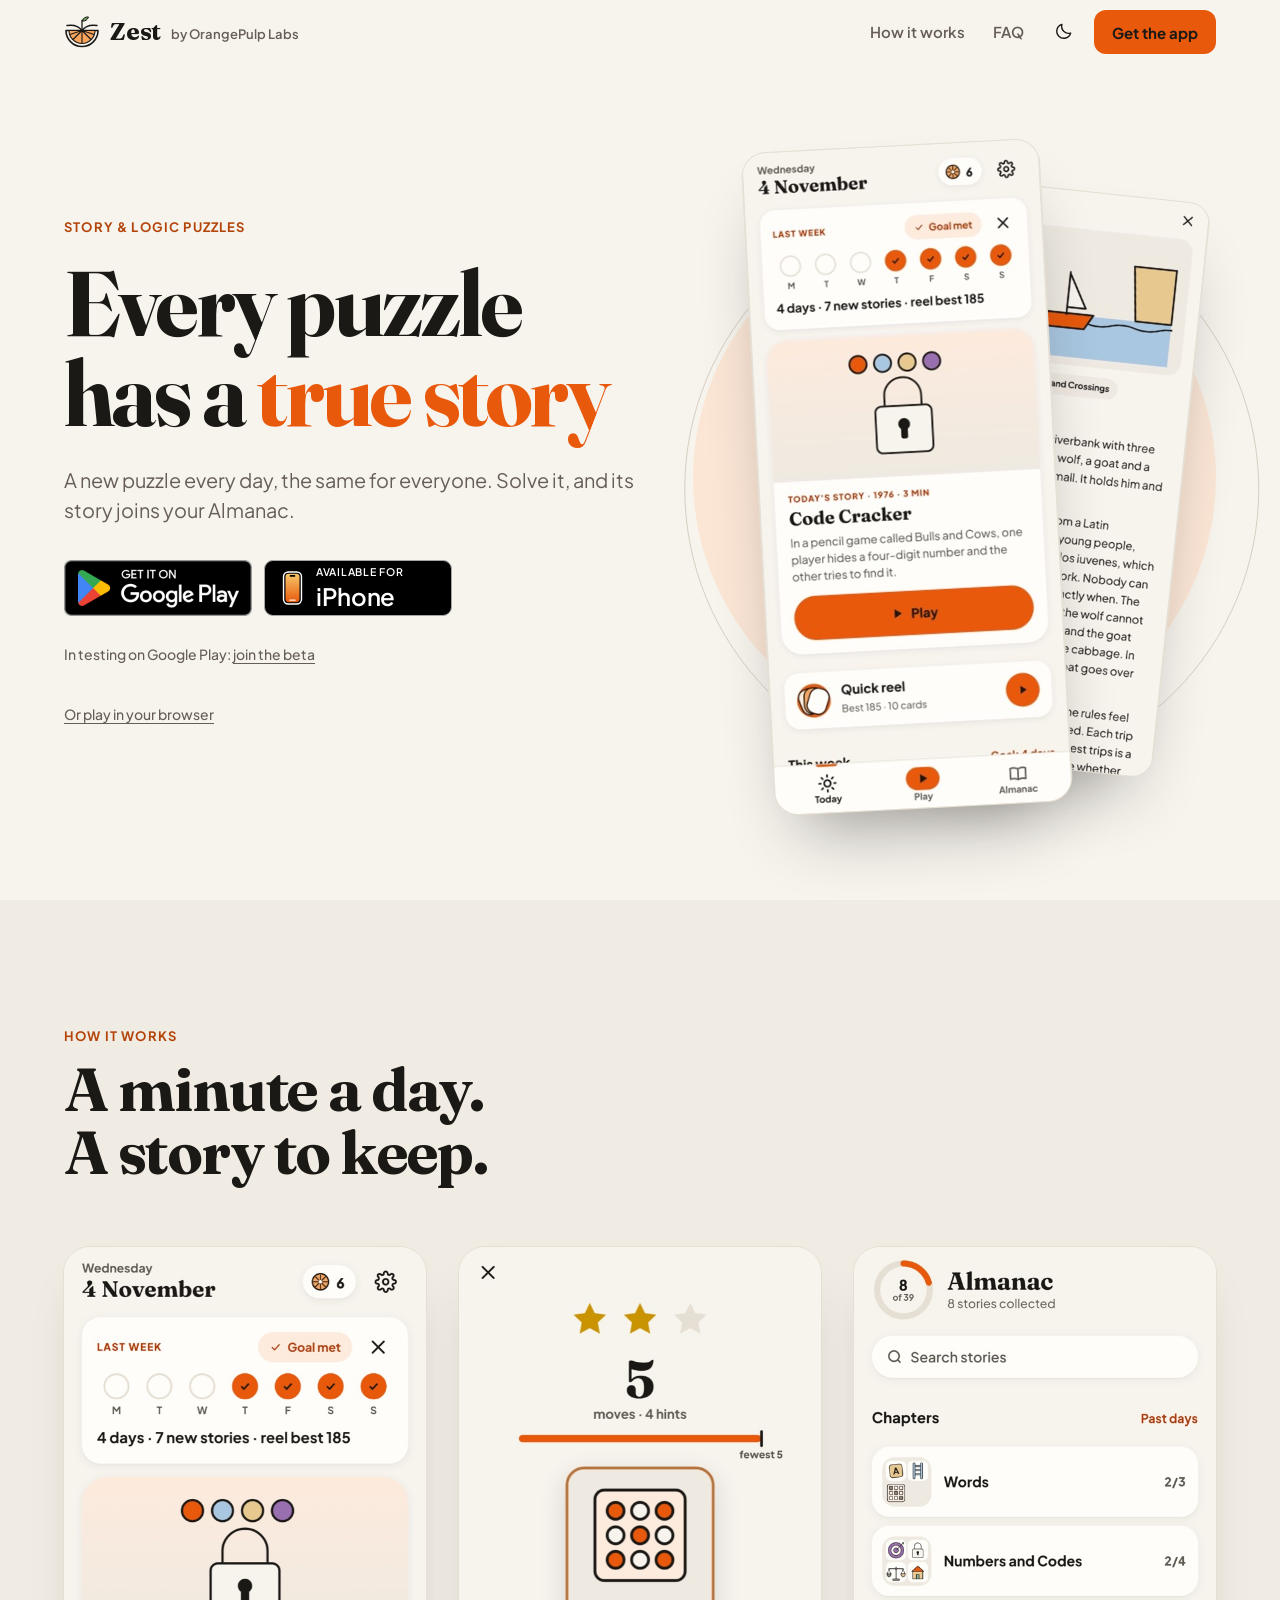
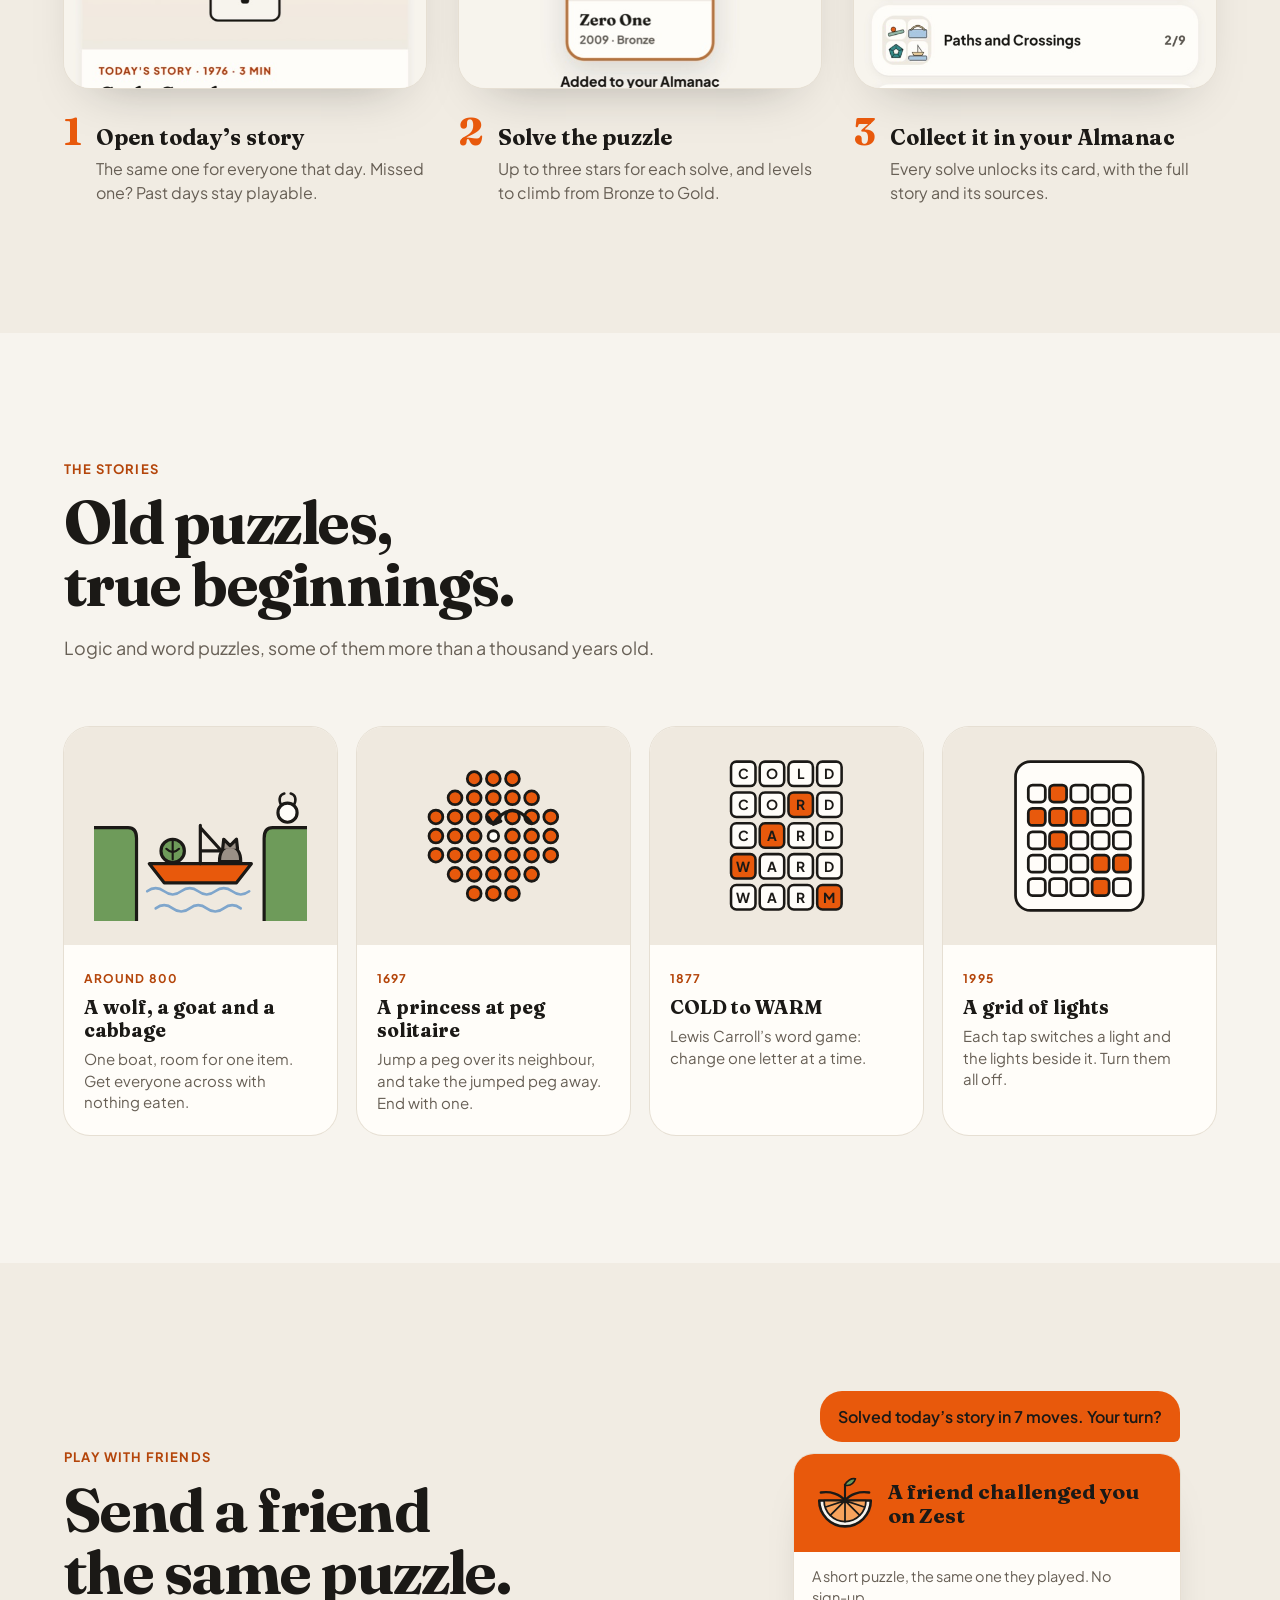
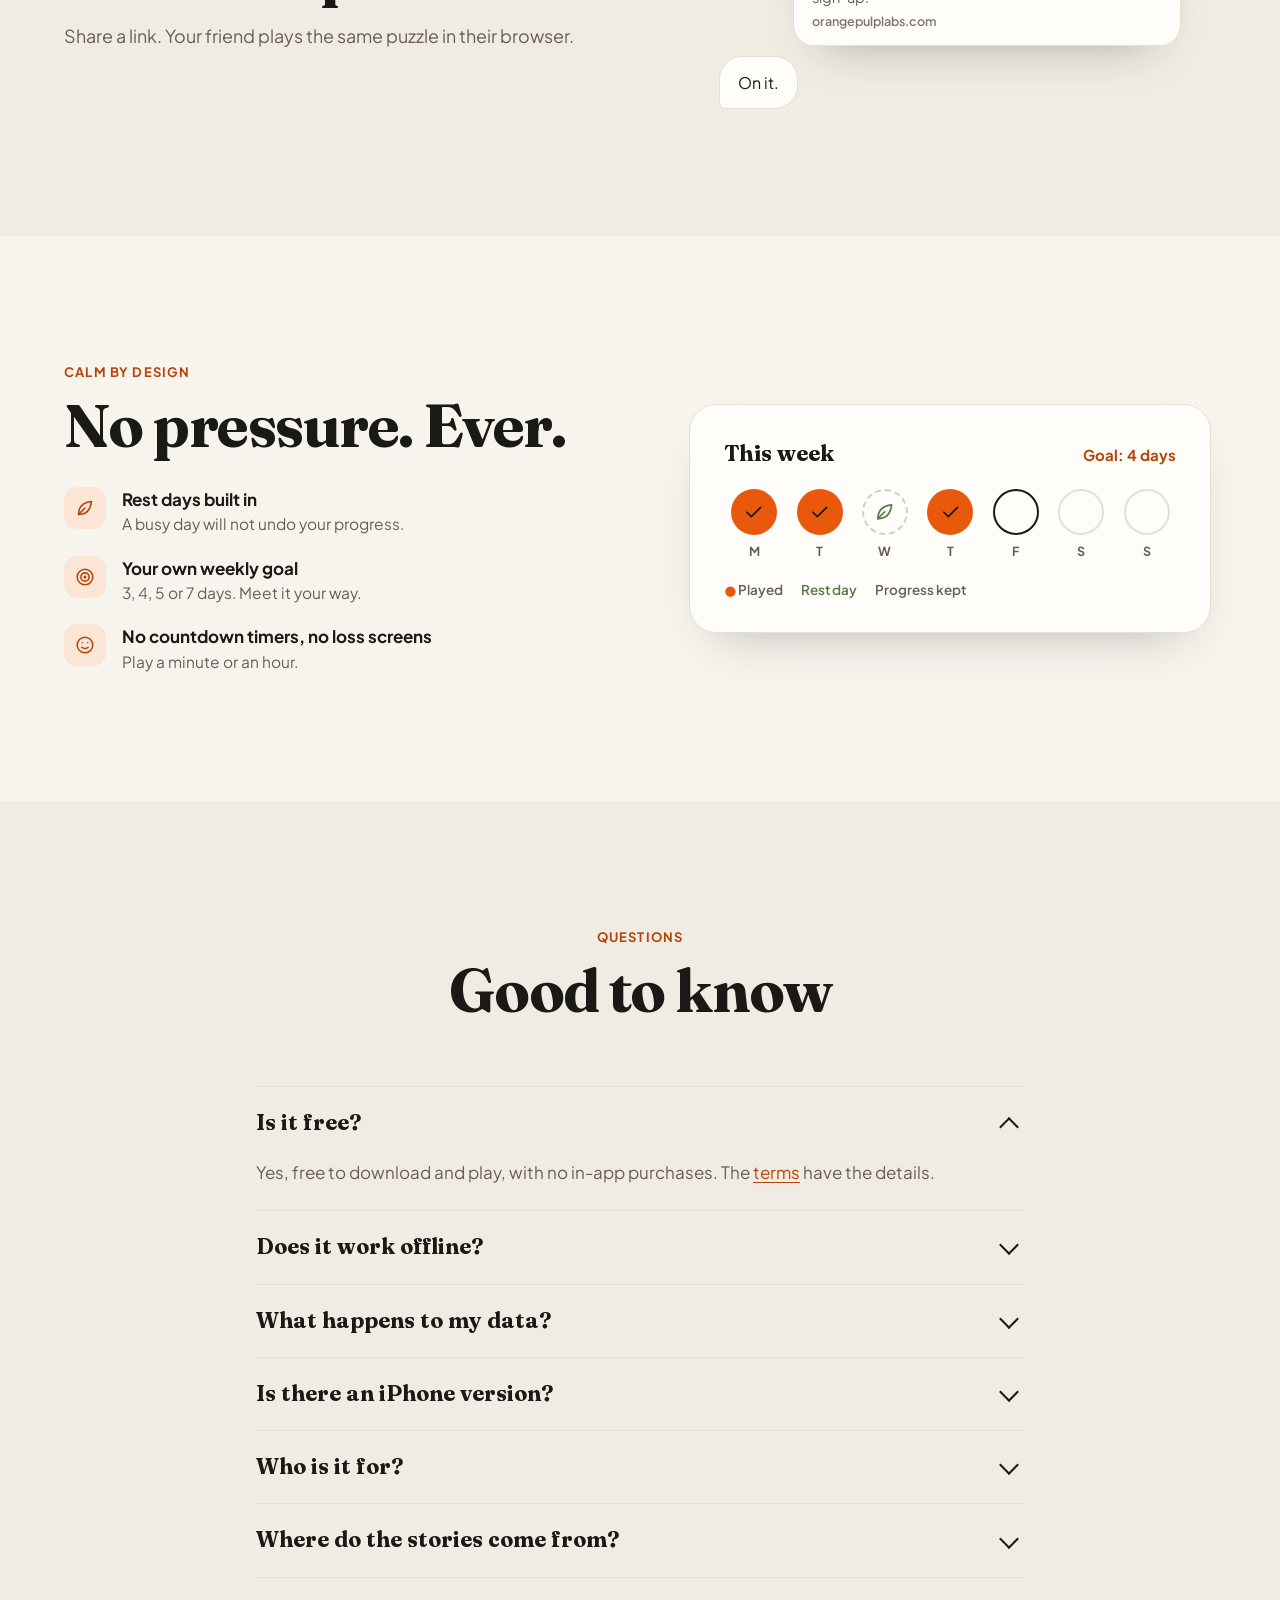
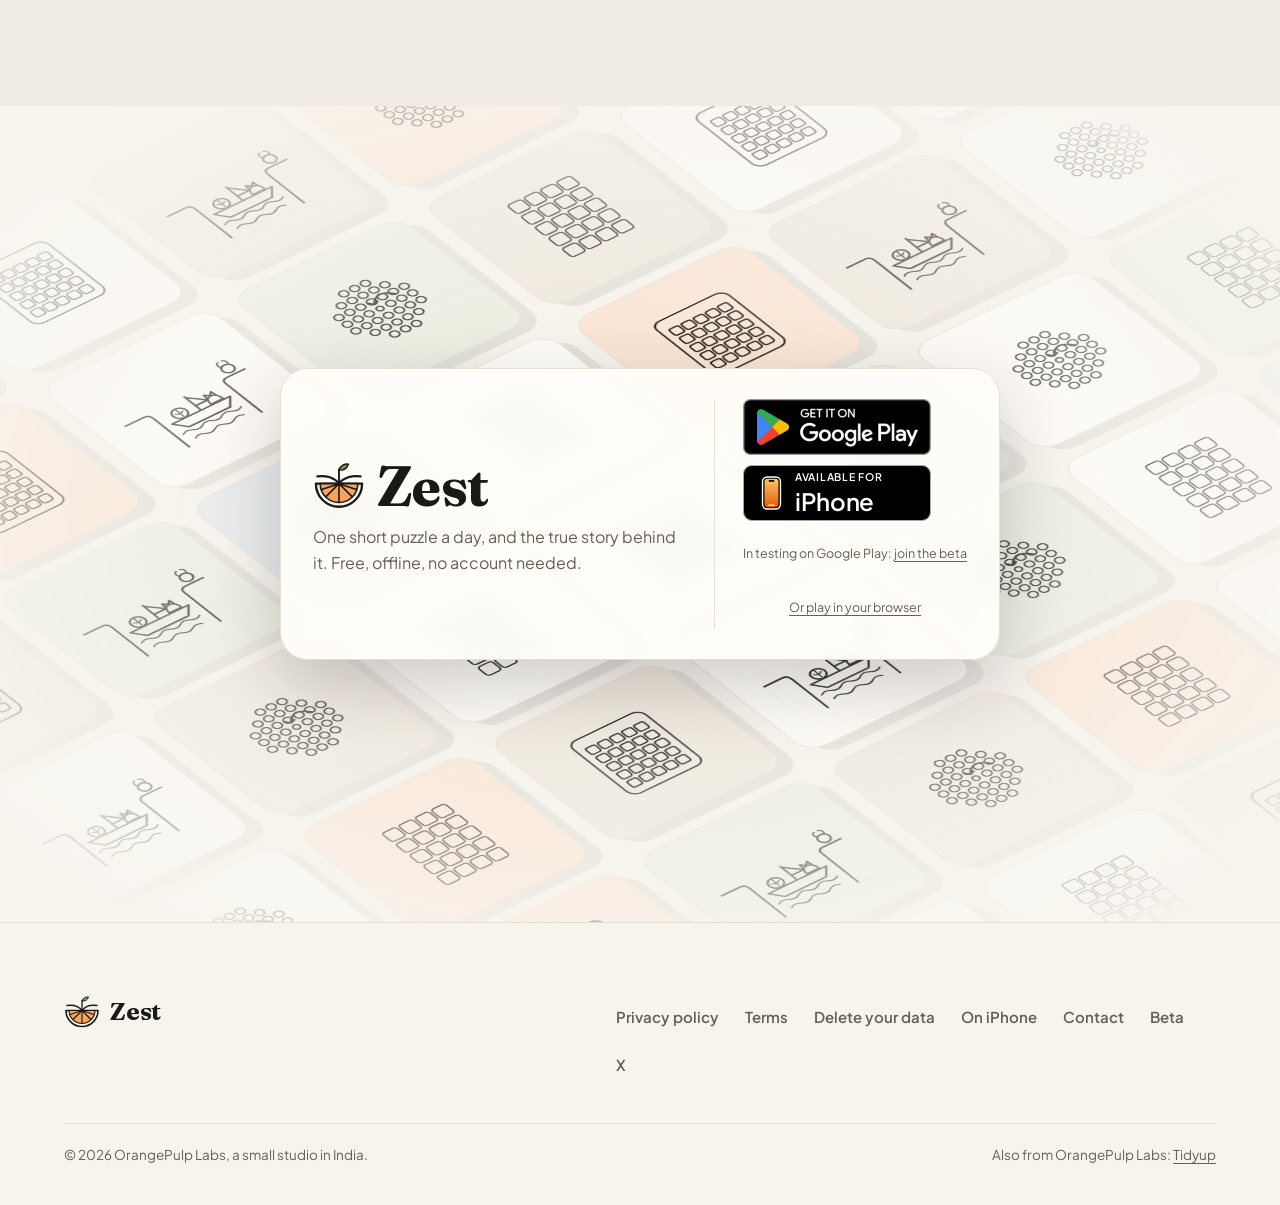
==== commit ed1e243e: "iPhone badge: Sunrise screen icon, same size as Google's (188x56); web app at /zest/app/ (old /zest/" ====
--- a/index.html
+++ b/index.html
@@ -5,7 +5,7 @@
 <meta property="og:image" content="https://orangepulplabs.com/og-zest.jpg"><meta property="og:image:alt" content="Zest. Every puzzle has a true story."><meta property="og:image:width" content="1200"><meta property="og:image:height" content="630"><meta name="twitter:card" content="summary_large_image">
 <link rel="canonical" href="https://orangepulplabs.com/"><link rel="icon" href="favicon.svg" type="image/svg+xml"><link rel="apple-touch-icon" href="apple-touch-icon.png">
 <link rel="preload" href="fonts/plus-jakarta.woff2" as="font" type="font/woff2" crossorigin><link rel="preload" href="fonts/fraunces-latin.woff2" as="font" type="font/woff2" crossorigin>
-<script>try{var t=localStorage.getItem('theme');if(t)document.documentElement.setAttribute('data-theme',t)}catch(e){}</script><script>(function(){var u=navigator.userAgent||'',q=location.search,c=/[?&]as=ios\b/.test(q)||/iPhone|iPad|iPod/.test(u)||(navigator.platform==='MacIntel'&&navigator.maxTouchPoints>1)?'ios':/[?&]as=android\b/.test(q)||/Android/.test(u)?'android':'desk';document.documentElement.classList.add('zos-'+c)})()</script><link rel="stylesheet" href="style.css?v=eb2176fc"><script type="application/ld+json">{"@context":"https://schema.org","@type":"Organization","name":"OrangePulp Labs","url":"https://orangepulplabs.com","logo":"https://orangepulplabs.com/apple-touch-icon.png","email":"orangepulplabs@gmail.com","sameAs":["https://x.com/orangepulplabs","https://github.com/orangepulplabs"]}</script><script type="application/ld+json">{"@context":"https://schema.org","@type":"MobileApplication","name":"Zest: Story & Logic Puzzles","operatingSystem":"Android","applicationCategory":"GameApplication","url":"https://play.google.com/store/apps/details?id=com.orangepulplabs.zest","description":"One short puzzle a day, and the true story behind it.","image":"https://orangepulplabs.com/og-zest.jpg","offers":{"@type":"Offer","price":"0","priceCurrency":"USD"},"publisher":{"@type":"Organization","name":"OrangePulp Labs"}}</script></head><body>
+<script>try{var t=localStorage.getItem('theme');if(t)document.documentElement.setAttribute('data-theme',t)}catch(e){}</script><script>(function(){var u=navigator.userAgent||'',q=location.search,c=/[?&]as=ios\b/.test(q)||/iPhone|iPad|iPod/.test(u)||(navigator.platform==='MacIntel'&&navigator.maxTouchPoints>1)?'ios':/[?&]as=android\b/.test(q)||/Android/.test(u)?'android':'desk';document.documentElement.classList.add('zos-'+c)})()</script><link rel="stylesheet" href="style.css?v=11d635c0"><script type="application/ld+json">{"@context":"https://schema.org","@type":"Organization","name":"OrangePulp Labs","url":"https://orangepulplabs.com","logo":"https://orangepulplabs.com/apple-touch-icon.png","email":"orangepulplabs@gmail.com","sameAs":["https://x.com/orangepulplabs","https://github.com/orangepulplabs"]}</script><script type="application/ld+json">{"@context":"https://schema.org","@type":"MobileApplication","name":"Zest: Story & Logic Puzzles","operatingSystem":"Android","applicationCategory":"GameApplication","url":"https://play.google.com/store/apps/details?id=com.orangepulplabs.zest","description":"One short puzzle a day, and the true story behind it.","image":"https://orangepulplabs.com/og-zest.jpg","offers":{"@type":"Offer","price":"0","priceCurrency":"USD"},"publisher":{"@type":"Organization","name":"OrangePulp Labs"}}</script></head><body>
 <a class="skip" href="#main">Skip to content</a>
 <header class="site-head"><div class="zw hbar"><a class="brand" href="./" aria-label="Zest, home"><svg class="zm" xmlns="http://www.w3.org/2000/svg" viewBox="18 20 72 66" aria-hidden="true"><path d="M22 50h64a32 32 0 0 1-64 0z" fill="#F7F4EE" stroke="#1B1916" stroke-width="3.2" stroke-linejoin="round"/>
   <path d="M28 50h52a26 26 0 0 1-52 0z" fill="#F7A35C" stroke="#1B1916" stroke-width="2.2" stroke-linejoin="round"/>
@@ -20,7 +20,7 @@
     <p class="kicker">Story &amp; logic puzzles</p>
     <h1>Every puzzle has a <em>true story</em></h1>
     <p class="zlede">A new puzzle every day, the same for everyone. Solve it, and its story joins your Almanac.</p>
-    <div class="dl"><a class="badge os-a" href="https://play.google.com/store/apps/details?id=com.orangepulplabs.zest" rel="noopener"><img src="img/badges/google-play.png" alt="Get it on Google Play" width="188" height="56"></a><a class="badge ibadge os-i" href="zest/iphone/" role="button" data-iguide aria-haspopup="dialog"><svg viewBox="0 0 24 24" aria-hidden="true"><rect x="6" y="2.5" width="12" height="19" rx="3"/><path d="M12 8.5v6M9 11.5h6"/></svg><span><small>Available for</small><b>iPhone</b></span></a><p class="dlnote os-a">In testing on Google Play: <a href="beta/">join the beta</a></p><p class="dlnote"><a href="zest/app/v6/?play">Or play in your browser</a></p></div>
+    <div class="dl"><a class="badge os-a" href="https://play.google.com/store/apps/details?id=com.orangepulplabs.zest" rel="noopener"><img src="img/badges/google-play.png" alt="Get it on Google Play" width="188" height="56"></a><a class="badge ibadge os-i" href="zest/iphone/" role="button" data-iguide aria-haspopup="dialog"><svg viewBox="0 0 22 36" aria-hidden="true"><defs><linearGradient id="ibsun" x1="0" y1="0" x2="0" y2="1"><stop offset="0" stop-color="#F7C76B"/><stop offset="1" stop-color="#E8590C"/></linearGradient></defs><rect x="1.5" y="1" width="19" height="34" rx="5" fill="#000" stroke="#fff" stroke-width="1.5"/><rect x="3.6" y="3" width="14.8" height="30" rx="3.3" fill="url(#ibsun)"/><rect x="8" y="4.3" width="6" height="1.9" rx=".95" fill="#000"/><rect x="7.5" y="30.2" width="7" height="1.3" rx=".65" fill="#fff" opacity=".9"/></svg><span><small>Available for</small><b>iPhone</b></span></a><p class="dlnote os-a">In testing on Google Play: <a href="beta/">join the beta</a></p><p class="dlnote"><a href="zest/app/?play">Or play in your browser</a></p></div>
   </div>
   <div class="zphones" aria-hidden="true"><div class="zsun"></div>
     <img class="zphone back" src="img/zest/05-story.jpg" srcset="img/zest/05-story-330.jpg 330w, img/zest/05-story.jpg 600w" sizes="(max-width: 900px) 42vw, 300px" width="600" height="1337" alt="" decoding="async">
@@ -86,7 +86,7 @@
     <details><summary>Does it work offline?</summary><p>Yes. The puzzles and stories are on your phone, so you can play without a connection, in the Android app and in the iPhone Home Screen app.</p></details>
     <details><summary>What happens to my data?</summary><p>Your progress stays on your phone. The <a href="zest/privacy/">privacy policy</a> says exactly what we collect, and you can <a href="zest/delete/">delete your data</a> at any time.</p></details>
     <details><summary>Is there an iPhone version?</summary><p>Yes, free, as a web app: open <a href="zest/iphone/">orangepulplabs.com/zest/iphone</a> on your iPhone and add it to your Home Screen. It runs full screen and offline.</p></details>
-    <details><summary>Who is it for?</summary><p>Anyone aged 13 and up who likes a small puzzle and a good story.</p></details>
+    <details><summary>Who is it for?</summary><p>Anyone, of any age, who likes a small puzzle and a good story.</p></details>
     <details><summary>Where do the stories come from?</summary><p>Each story comes with its sources. Spot a mistake? Tap Report a mistake in the app and we will fix it, or <a href="contact/">contact us</a>.</p></details>
   </div>
 </div></section>
@@ -105,16 +105,16 @@
   <path d="M54 50c-6-8-18-12-30-10M54 50c6-8 18-12 30-10" fill="none" stroke="#1B1916" stroke-width="3" stroke-linecap="round"/>
   <path d="M54 50V30" stroke="#1B1916" stroke-width="2.6" stroke-linecap="round"/>
   <path d="M54 31c2-6 8-9 13-8-2 6-7 9-13 8z" fill="#6E9B5A" stroke="#1B1916" stroke-width="2" stroke-linejoin="round"/></svg>Zest</h2><p class="sub">One short puzzle a day, and the true story behind it. Free, offline, no account needed.</p></div>
-  <div class="side"><a class="badge os-a" href="https://play.google.com/store/apps/details?id=com.orangepulplabs.zest" rel="noopener"><img src="img/badges/google-play.png" alt="Get it on Google Play" width="188" height="56"></a><a class="badge ibadge os-i" href="zest/iphone/" role="button" data-iguide aria-haspopup="dialog"><svg viewBox="0 0 24 24" aria-hidden="true"><rect x="6" y="2.5" width="12" height="19" rx="3"/><path d="M12 8.5v6M9 11.5h6"/></svg><span><small>Available for</small><b>iPhone</b></span></a>
-    <small class="fine os-a">In testing on Google Play: <a href="beta/">join the beta</a></small><small class="fine"><a href="zest/app/v6/?play">Or play in your browser</a></small></div>
+  <div class="side"><a class="badge os-a" href="https://play.google.com/store/apps/details?id=com.orangepulplabs.zest" rel="noopener"><img src="img/badges/google-play.png" alt="Get it on Google Play" width="188" height="56"></a><a class="badge ibadge os-i" href="zest/iphone/" role="button" data-iguide aria-haspopup="dialog"><svg viewBox="0 0 22 36" aria-hidden="true"><defs><linearGradient id="ibsun" x1="0" y1="0" x2="0" y2="1"><stop offset="0" stop-color="#F7C76B"/><stop offset="1" stop-color="#E8590C"/></linearGradient></defs><rect x="1.5" y="1" width="19" height="34" rx="5" fill="#000" stroke="#fff" stroke-width="1.5"/><rect x="3.6" y="3" width="14.8" height="30" rx="3.3" fill="url(#ibsun)"/><rect x="8" y="4.3" width="6" height="1.9" rx=".95" fill="#000"/><rect x="7.5" y="30.2" width="7" height="1.3" rx=".65" fill="#fff" opacity=".9"/></svg><span><small>Available for</small><b>iPhone</b></span></a>
+    <small class="fine os-a">In testing on Google Play: <a href="beta/">join the beta</a></small><small class="fine"><a href="zest/app/?play">Or play in your browser</a></small></div>
 </section></div></section>
 <dialog class="iguide" id="iguide" aria-labelledby="ig-h"><form method="dialog"><button class="igx" aria-label="Close"><svg viewBox="0 0 24 24" width="20" height="20" fill="none" stroke="currentColor" stroke-width="1.7" stroke-linecap="round" stroke-linejoin="round" aria-hidden="true"><path d="M4 4l16 16M20 4L4 20"/></svg></button></form>
 <p class="eyebrow">Free on iPhone and iPad</p><h2 id="ig-h">Add it to your Home Screen</h2>
 <p class="igl">Free, no App Store. Full screen and offline, like an app.</p>
-<div class="ig-desk"><p>Open this address on your iPhone or iPad:</p><span class="iurl">orangepulplabs.com/zest/iphone</span><p class="dlnote"><a href="zest/app/v6/?play">Or play in your browser</a></p></div>
+<div class="ig-desk"><p>Open this address on your iPhone or iPad:</p><span class="iurl">orangepulplabs.com/zest/iphone</span><p class="dlnote"><a href="zest/app/?play">Or play in your browser</a></p></div>
 <p class="igl ig-then">Open the game, then:</p>
 <ol class="isteps ig-steps"><li><span class="num"></span><h3>Tap Share. On iOS 26, tap ··· first, then Share.</h3><div class="mock"><svg viewBox="0 0 240 120" aria-hidden="true"><rect x="20" y="14" width="200" height="66" rx="10" fill="var(--surface)"/><rect x="34" y="28" width="120" height="10" rx="5" fill="var(--line)"/><rect x="34" y="46" width="160" height="8" rx="4" fill="var(--line)"/><rect x="20" y="88" width="200" height="26" rx="10" fill="var(--surface)"/><g fill="none" stroke="var(--muted)" stroke-width="2" stroke-linecap="round"><path d="M48 101l-5-5 5-5M70 91l5 5-5 5"/><rect x="152" y="94" width="12" height="12" rx="2"/><path d="M186 101h12M192 95v12" opacity=".0"/><rect x="182" y="94" width="14" height="12" rx="3"/></g><circle cx="120" cy="101" r="13" fill="var(--tint)"/><g fill="none" stroke="var(--link)" stroke-width="2.2" stroke-linecap="round" stroke-linejoin="round"><path d="M120 94v10M116 98l4-4 4 4"/><path d="M114 101v5h12v-5"/></g></svg></div></li><li><span class="num"></span><h3>Tap Add to Home Screen, then Add.</h3><div class="mock"><svg viewBox="0 0 240 120" aria-hidden="true"><rect x="30" y="10" width="180" height="100" rx="12" fill="var(--surface)"/><rect x="44" y="22" width="90" height="9" rx="4.5" fill="var(--line)"/><rect x="44" y="42" width="110" height="9" rx="4.5" fill="var(--line)"/><rect x="38" y="60" width="164" height="26" rx="8" fill="var(--tint)"/><text x="50" y="77.5" font-family="system-ui,sans-serif" font-size="12" font-weight="700" fill="var(--link)">Add to Home Screen</text><g fill="none" stroke="var(--link)" stroke-width="2" stroke-linecap="round"><rect x="178" y="65" width="16" height="16" rx="4"/><path d="M186 69v8M182 73h8"/></g><rect x="44" y="94" width="80" height="9" rx="4.5" fill="var(--line)"/></svg></div></li><li><span class="num"></span><h3>Open Zest from your Home Screen.</h3><div class="mock"><svg viewBox="0 0 240 120" aria-hidden="true"><g fill="var(--line)"><rect x="38" y="16" width="32" height="32" rx="9"/><rect x="82" y="16" width="32" height="32" rx="9"/><rect x="126" y="16" width="32" height="32" rx="9"/><rect x="170" y="16" width="32" height="32" rx="9"/><rect x="38" y="68" width="32" height="32" rx="9"/><rect x="82" y="68" width="32" height="32" rx="9"/><rect x="170" y="68" width="32" height="32" rx="9"/></g><image href="zest/app/icons/icon-192.png" x="126" y="68" width="32" height="32" clip-path="inset(0 round 9px)"/><text x="142" y="112" text-anchor="middle" font-family="system-ui,sans-serif" font-size="9" font-weight="600" fill="var(--ink)">Zest</text></svg></div></li></ol>
-<a class="gp igo" href="zest/app/v6/?install">Open the game</a>
+<a class="gp igo" href="zest/app/?install">Open the game</a>
 </dialog>
 <script>(function(){var d=document.getElementById('iguide');if(!d||!d.showModal)return;document.querySelectorAll('[data-iguide]').forEach(function(b){b.addEventListener('click',function(e){
 e.preventDefault();d.showModal()})});d.addEventListener('click',function(e){if(e.target===d)d.close()})})()</script>
--- a/style.css
+++ b/style.css
@@ -159,10 +159,10 @@
 .dlnote a,.icard .side small.fine a{color:inherit;display:inline-flex;align-items:center;min-height:44px}
 .badge{display:inline-flex;align-items:center;height:56px;border-radius:12px;text-decoration:none;transition:transform .15s}
 .badge:hover{transform:translateY(-1px)}.badge img{display:block;height:56px;width:auto}
-.ibadge{text-decoration:none;display:inline-flex;align-items:center;gap:10px;height:56px;padding:0 18px 0 14px;border-radius:12px;background:#000;color:#fff;border:1px solid #A6A6A6;font:600 16px var(--font);cursor:pointer}
-.ibadge svg{width:28px;height:28px;fill:none;stroke:#fff;stroke-width:1.6;stroke-linecap:round;stroke-linejoin:round}
-.ibadge span{display:flex;flex-direction:column;align-items:flex-start;line-height:1.05;text-align:left}
-.ibadge small{font:500 11.5px var(--font);letter-spacing:.02em}.ibadge b{font:600 22px var(--font);letter-spacing:-.01em}
+.ibadge{box-sizing:border-box;text-decoration:none;display:inline-flex;align-items:center;gap:13px;width:188px;height:56px;padding:0 12px 0 17px;border-radius:9px;background:#000;color:#fff;border:1px solid #A6A6A6;font:600 16px var(--font);cursor:pointer}
+.ibadge svg{width:21px;height:34px;flex:none}
+.ibadge span{display:flex;flex-direction:column;align-items:flex-start;gap:3px;line-height:1;text-align:left}
+.ibadge small{font:600 10.5px var(--font);letter-spacing:.07em;text-transform:uppercase}.ibadge b{font:600 24px var(--font);letter-spacing:-.015em}
 .iguide{max-width:min(560px,calc(100% - 32px));width:100%;border:0;border-radius:24px;padding:28px 24px 24px;background:var(--bg);color:var(--ink);box-shadow:0 20px 60px rgba(0,0,0,.35)}
 html:has(dialog[open]){overflow:hidden}
 .iguide::backdrop{background:rgba(0,0,0,.5)}.iguide h2{font:700 28px/1.15 var(--display);margin:4px 0 8px}.igl{color:var(--muted);margin:0}
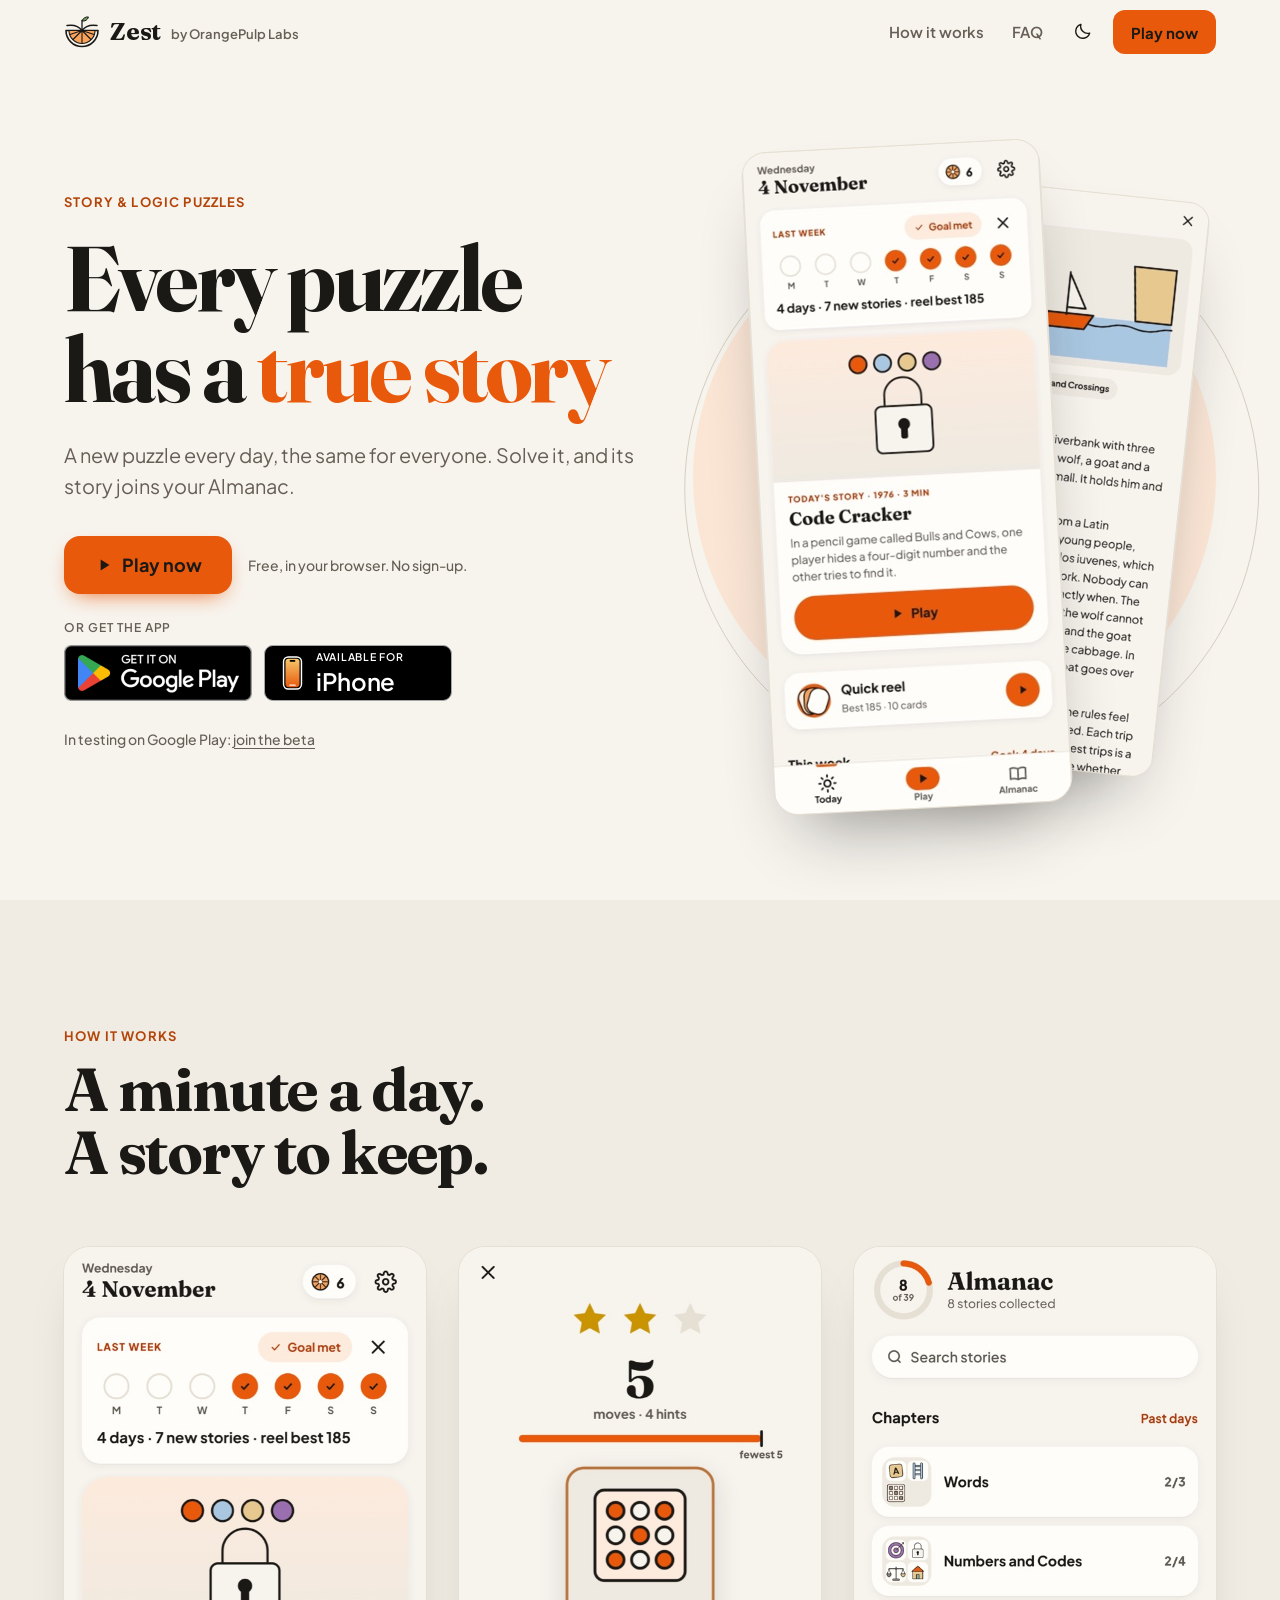
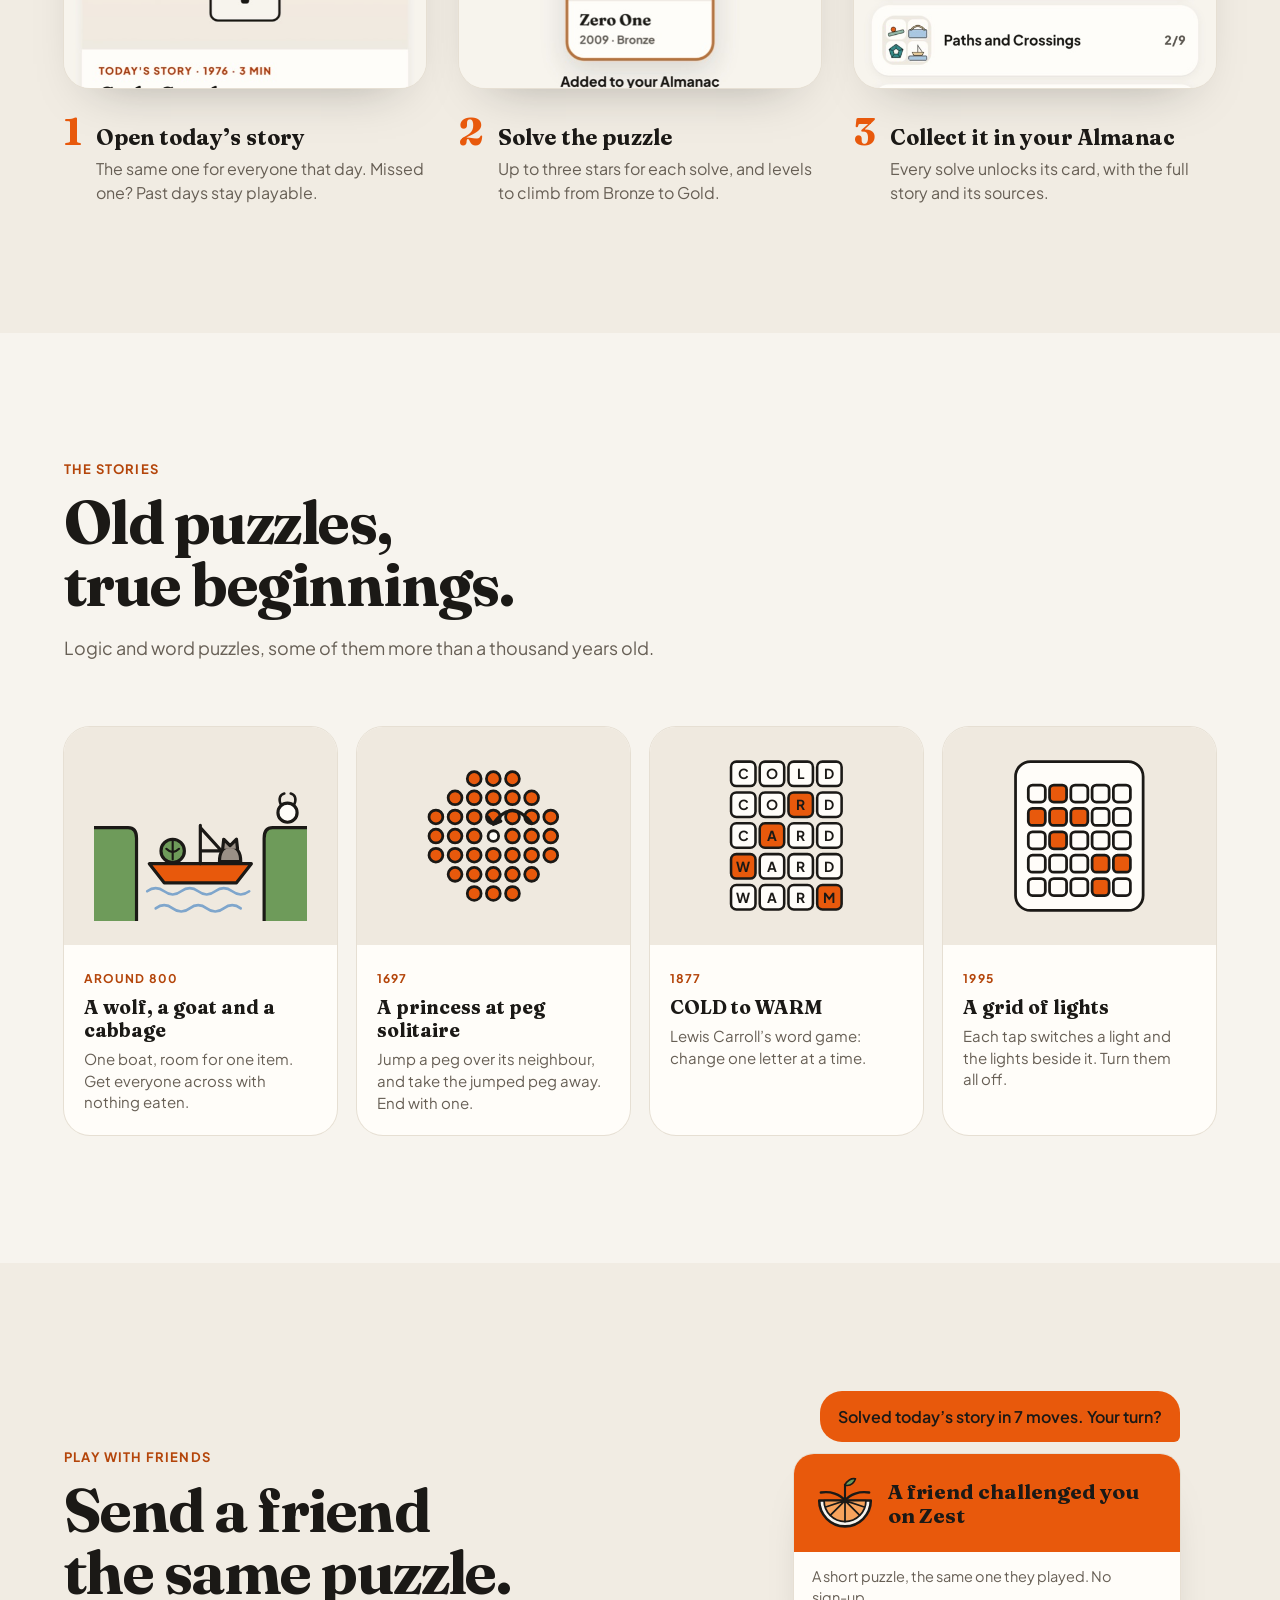
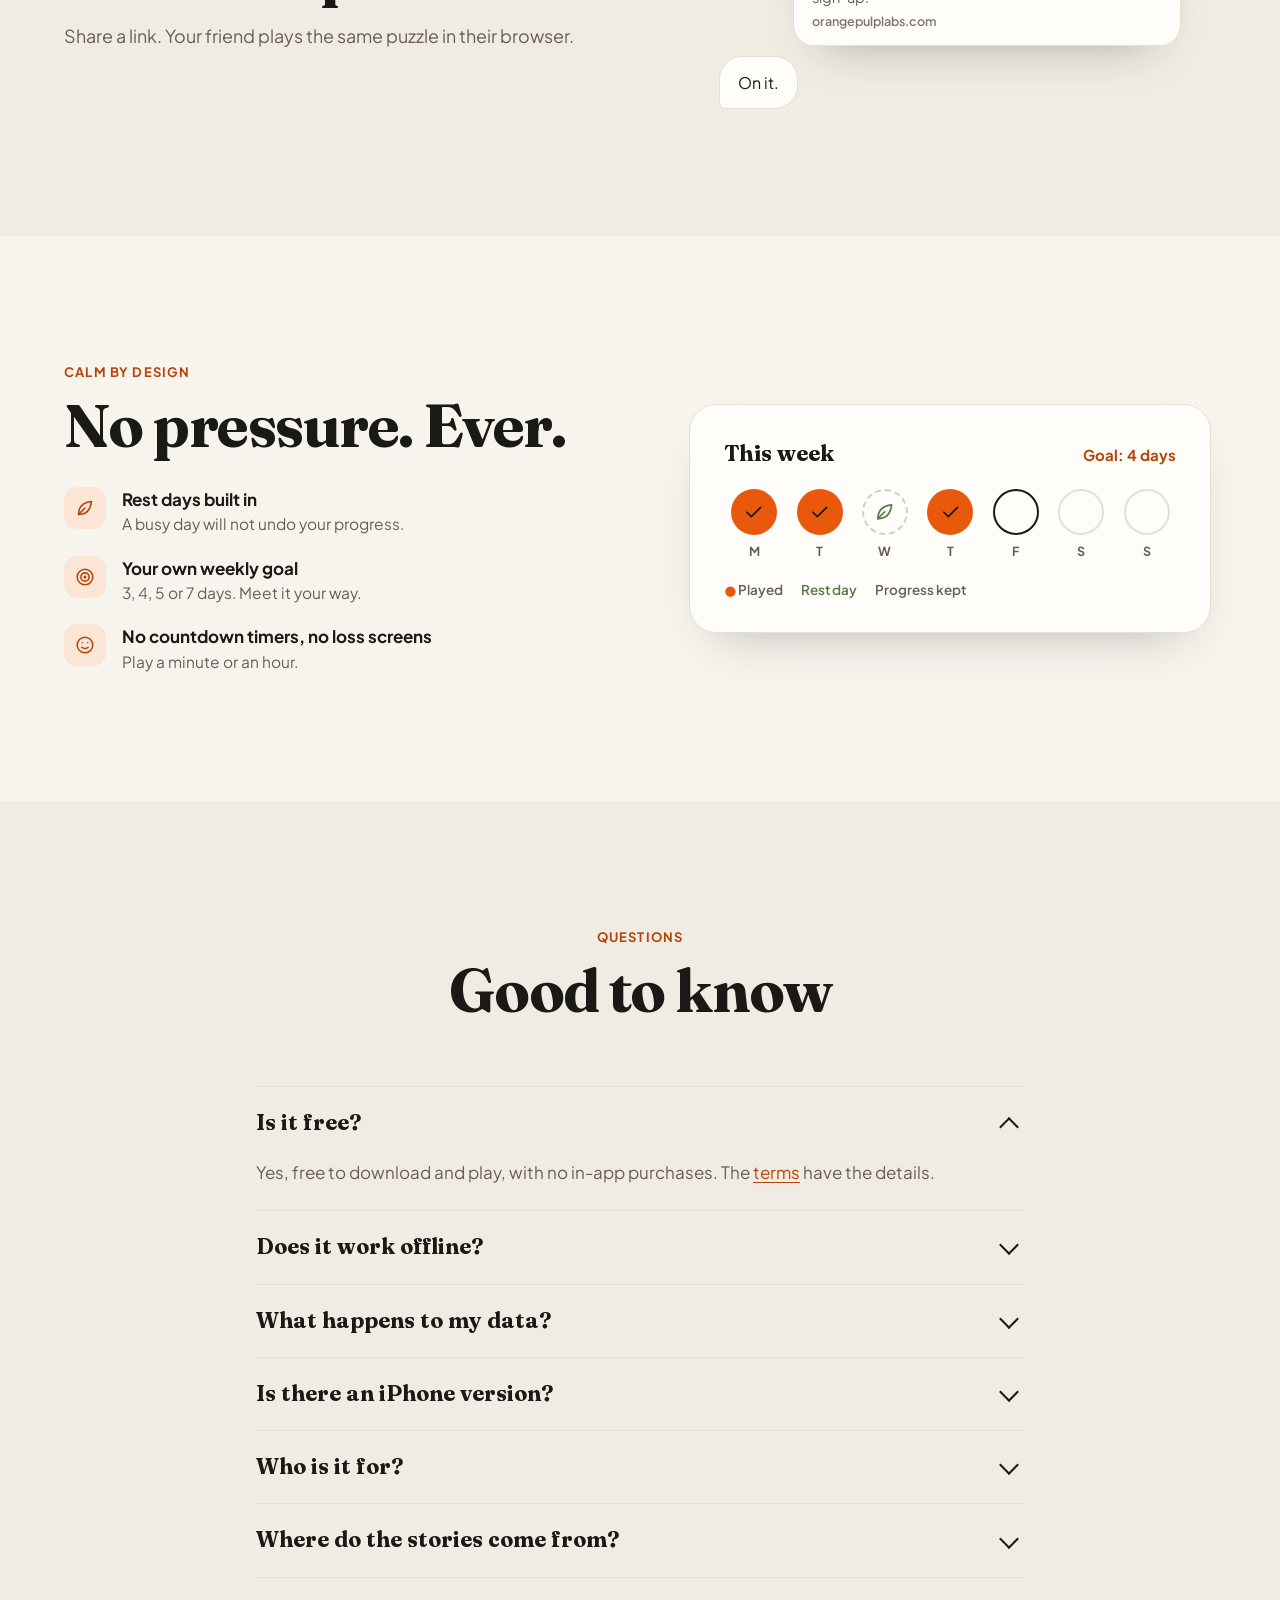
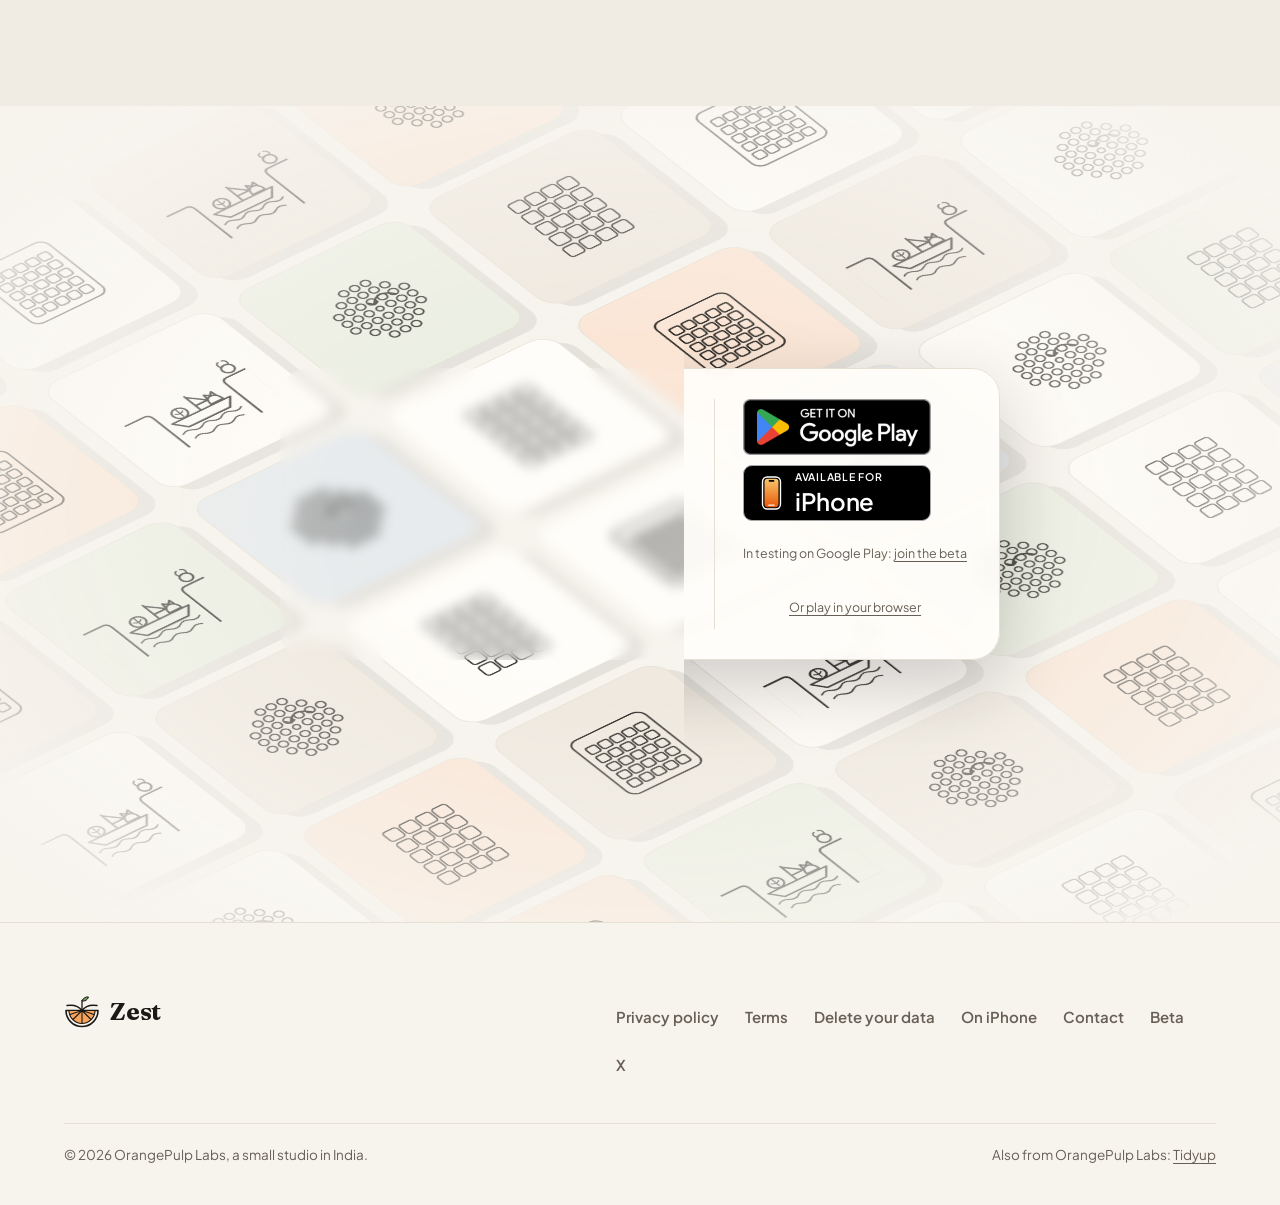
==== commit 00920f37: "Home: Play now straight into the game, store badges second; web app: no 'Get the app' screen, instal" ====
--- a/index.html
+++ b/index.html
@@ -5,14 +5,14 @@
 <meta property="og:image" content="https://orangepulplabs.com/og-zest.jpg"><meta property="og:image:alt" content="Zest. Every puzzle has a true story."><meta property="og:image:width" content="1200"><meta property="og:image:height" content="630"><meta name="twitter:card" content="summary_large_image">
 <link rel="canonical" href="https://orangepulplabs.com/"><link rel="icon" href="favicon.svg" type="image/svg+xml"><link rel="apple-touch-icon" href="apple-touch-icon.png">
 <link rel="preload" href="fonts/plus-jakarta.woff2" as="font" type="font/woff2" crossorigin><link rel="preload" href="fonts/fraunces-latin.woff2" as="font" type="font/woff2" crossorigin>
-<script>try{var t=localStorage.getItem('theme');if(t)document.documentElement.setAttribute('data-theme',t)}catch(e){}</script><script>(function(){var u=navigator.userAgent||'',q=location.search,c=/[?&]as=ios\b/.test(q)||/iPhone|iPad|iPod/.test(u)||(navigator.platform==='MacIntel'&&navigator.maxTouchPoints>1)?'ios':/[?&]as=android\b/.test(q)||/Android/.test(u)?'android':'desk';document.documentElement.classList.add('zos-'+c)})()</script><link rel="stylesheet" href="style.css?v=11d635c0"><script type="application/ld+json">{"@context":"https://schema.org","@type":"Organization","name":"OrangePulp Labs","url":"https://orangepulplabs.com","logo":"https://orangepulplabs.com/apple-touch-icon.png","email":"orangepulplabs@gmail.com","sameAs":["https://x.com/orangepulplabs","https://github.com/orangepulplabs"]}</script><script type="application/ld+json">{"@context":"https://schema.org","@type":"MobileApplication","name":"Zest: Story & Logic Puzzles","operatingSystem":"Android","applicationCategory":"GameApplication","url":"https://play.google.com/store/apps/details?id=com.orangepulplabs.zest","description":"One short puzzle a day, and the true story behind it.","image":"https://orangepulplabs.com/og-zest.jpg","offers":{"@type":"Offer","price":"0","priceCurrency":"USD"},"publisher":{"@type":"Organization","name":"OrangePulp Labs"}}</script></head><body>
+<script>try{var t=localStorage.getItem('theme');if(t)document.documentElement.setAttribute('data-theme',t)}catch(e){}</script><script>(function(){var u=navigator.userAgent||'',q=location.search,c=/[?&]as=ios\b/.test(q)||/iPhone|iPad|iPod/.test(u)||(navigator.platform==='MacIntel'&&navigator.maxTouchPoints>1)?'ios':/[?&]as=android\b/.test(q)||/Android/.test(u)?'android':'desk';document.documentElement.classList.add('zos-'+c)})()</script><link rel="stylesheet" href="style.css?v=5ed0c880"><script type="application/ld+json">{"@context":"https://schema.org","@type":"Organization","name":"OrangePulp Labs","url":"https://orangepulplabs.com","logo":"https://orangepulplabs.com/apple-touch-icon.png","email":"orangepulplabs@gmail.com","sameAs":["https://x.com/orangepulplabs","https://github.com/orangepulplabs"]}</script><script type="application/ld+json">{"@context":"https://schema.org","@type":"MobileApplication","name":"Zest: Story & Logic Puzzles","operatingSystem":"Android","applicationCategory":"GameApplication","url":"https://play.google.com/store/apps/details?id=com.orangepulplabs.zest","description":"One short puzzle a day, and the true story behind it.","image":"https://orangepulplabs.com/og-zest.jpg","offers":{"@type":"Offer","price":"0","priceCurrency":"USD"},"publisher":{"@type":"Organization","name":"OrangePulp Labs"}}</script></head><body>
 <a class="skip" href="#main">Skip to content</a>
 <header class="site-head"><div class="zw hbar"><a class="brand" href="./" aria-label="Zest, home"><svg class="zm" xmlns="http://www.w3.org/2000/svg" viewBox="18 20 72 66" aria-hidden="true"><path d="M22 50h64a32 32 0 0 1-64 0z" fill="#F7F4EE" stroke="#1B1916" stroke-width="3.2" stroke-linejoin="round"/>
   <path d="M28 50h52a26 26 0 0 1-52 0z" fill="#F7A35C" stroke="#1B1916" stroke-width="2.2" stroke-linejoin="round"/>
   <g stroke="#1B1916" stroke-width="2.2" stroke-linecap="round"><path d="M54 50v26M54 50L36 68M54 50l18 18M54 50L30 58M54 50l24 8"/></g>
   <path d="M54 50c-6-8-18-12-30-10M54 50c6-8 18-12 30-10" fill="none" stroke="#1B1916" stroke-width="3" stroke-linecap="round"/>
   <path d="M54 50V30" stroke="#1B1916" stroke-width="2.6" stroke-linecap="round"/>
-  <path d="M54 31c2-6 8-9 13-8-2 6-7 9-13 8z" fill="#6E9B5A" stroke="#1B1916" stroke-width="2" stroke-linejoin="round"/></svg><span>Zest</span><small>by OrangePulp Labs</small></a><nav aria-label="Main"><a class="hl" href="#how">How it works</a><a class="hl" href="#faq">FAQ</a><button class="theme" id="theme" type="button" aria-label="Switch between light and dark"><span class="l"><svg viewBox="0 0 24 24" width="20" height="20" fill="none" stroke="currentColor" stroke-width="1.7" stroke-linecap="round" stroke-linejoin="round" aria-hidden="true"><path d="M20 14.5A8.5 8.5 0 019.5 4a8.5 8.5 0 1010.5 10.5z"/></svg></span><span class="d"><svg viewBox="0 0 24 24" width="20" height="20" fill="none" stroke="currentColor" stroke-width="1.7" stroke-linecap="round" stroke-linejoin="round" aria-hidden="true"><circle cx="12" cy="12" r="4"/><path d="M12 2v2M12 20v2M2 12h2M20 12h2M4.9 4.9l1.4 1.4M17.7 17.7l1.4 1.4M4.9 19.1l1.4-1.4M17.7 6.3l1.4-1.4"/></svg></span></button><a class="btn primary hget" href="#get">Get the app</a></nav></div></header>
+  <path d="M54 31c2-6 8-9 13-8-2 6-7 9-13 8z" fill="#6E9B5A" stroke="#1B1916" stroke-width="2" stroke-linejoin="round"/></svg><span>Zest</span><small>by OrangePulp Labs</small></a><nav aria-label="Main"><a class="hl" href="#how">How it works</a><a class="hl" href="#faq">FAQ</a><button class="theme" id="theme" type="button" aria-label="Switch between light and dark"><span class="l"><svg viewBox="0 0 24 24" width="20" height="20" fill="none" stroke="currentColor" stroke-width="1.7" stroke-linecap="round" stroke-linejoin="round" aria-hidden="true"><path d="M20 14.5A8.5 8.5 0 019.5 4a8.5 8.5 0 1010.5 10.5z"/></svg></span><span class="d"><svg viewBox="0 0 24 24" width="20" height="20" fill="none" stroke="currentColor" stroke-width="1.7" stroke-linecap="round" stroke-linejoin="round" aria-hidden="true"><circle cx="12" cy="12" r="4"/><path d="M12 2v2M12 20v2M2 12h2M20 12h2M4.9 4.9l1.4 1.4M17.7 17.7l1.4 1.4M4.9 19.1l1.4-1.4M17.7 6.3l1.4-1.4"/></svg></span></button><a class="btn primary hget" href="zest/app/?play">Play now</a></nav></div></header>
 
 <main id="main">
 <section class="zhero"><div class="zw">
@@ -20,7 +20,7 @@
     <p class="kicker">Story &amp; logic puzzles</p>
     <h1>Every puzzle has a <em>true story</em></h1>
     <p class="zlede">A new puzzle every day, the same for everyone. Solve it, and its story joins your Almanac.</p>
-    <div class="dl"><a class="badge os-a" href="https://play.google.com/store/apps/details?id=com.orangepulplabs.zest" rel="noopener"><img src="img/badges/google-play.png" alt="Get it on Google Play" width="188" height="56"></a><a class="badge ibadge os-i" href="zest/iphone/" role="button" data-iguide aria-haspopup="dialog"><svg viewBox="0 0 22 36" aria-hidden="true"><defs><linearGradient id="ibsun" x1="0" y1="0" x2="0" y2="1"><stop offset="0" stop-color="#F7C76B"/><stop offset="1" stop-color="#E8590C"/></linearGradient></defs><rect x="1.5" y="1" width="19" height="34" rx="5" fill="#000" stroke="#fff" stroke-width="1.5"/><rect x="3.6" y="3" width="14.8" height="30" rx="3.3" fill="url(#ibsun)"/><rect x="8" y="4.3" width="6" height="1.9" rx=".95" fill="#000"/><rect x="7.5" y="30.2" width="7" height="1.3" rx=".65" fill="#fff" opacity=".9"/></svg><span><small>Available for</small><b>iPhone</b></span></a><p class="dlnote os-a">In testing on Google Play: <a href="beta/">join the beta</a></p><p class="dlnote"><a href="zest/app/?play">Or play in your browser</a></p></div>
+    <div class="cta"><a class="btn primary playnow" href="zest/app/?play"><svg viewBox="0 0 24 24" aria-hidden="true"><path d="M8 5.5v13l10.5-6.5z" fill="currentColor"/></svg>Play now</a><span class="ctanote">Free, in your browser. No sign-up.</span></div><p class="also">Or get the app</p><div class="dl dl2"><a class="badge os-a" href="https://play.google.com/store/apps/details?id=com.orangepulplabs.zest" rel="noopener"><img src="img/badges/google-play.png" alt="Get it on Google Play" width="188" height="56"></a><a class="badge ibadge os-i" href="zest/iphone/" role="button" data-iguide aria-haspopup="dialog"><svg viewBox="0 0 22 36" aria-hidden="true"><defs><linearGradient id="ibsun" x1="0" y1="0" x2="0" y2="1"><stop offset="0" stop-color="#F7C76B"/><stop offset="1" stop-color="#E8590C"/></linearGradient></defs><rect x="1.5" y="1" width="19" height="34" rx="5" fill="#000" stroke="#fff" stroke-width="1.5"/><rect x="3.6" y="3" width="14.8" height="30" rx="3.3" fill="url(#ibsun)"/><rect x="8" y="4.3" width="6" height="1.9" rx=".95" fill="#000"/><rect x="7.5" y="30.2" width="7" height="1.3" rx=".65" fill="#fff" opacity=".9"/></svg><span><small>Available for</small><b>iPhone</b></span></a><p class="dlnote os-a">In testing on Google Play: <a href="beta/">join the beta</a></p></div>
   </div>
   <div class="zphones" aria-hidden="true"><div class="zsun"></div>
     <img class="zphone back" src="img/zest/05-story.jpg" srcset="img/zest/05-story-330.jpg 330w, img/zest/05-story.jpg 600w" sizes="(max-width: 900px) 42vw, 300px" width="600" height="1337" alt="" decoding="async">
--- a/style.css
+++ b/style.css
@@ -172,6 +172,11 @@
 .ig-steps{counter-reset:n}.ig-steps li{counter-increment:n}.ig-steps .num::before{content:counter(n)}.ig-desk{display:none;margin-top:18px}.zos-desk .ig-desk{display:block}.zos-desk .igo,.zos-desk .ig-then{display:none}
 .zos-ios .os-a.dlnote,.zos-ios .os-a.fine{display:none!important}.zos-ios .ibadge{order:-1}
 .dl .dlnote{order:3}
+.cta{display:flex;flex-wrap:wrap;align-items:center;gap:10px 16px;margin-top:34px}
+.playnow{min-height:58px;padding:0 30px;font-size:18px;border-radius:16px;box-shadow:0 8px 22px -10px var(--accent)}
+.playnow svg{width:20px;height:20px}.ctanote{font:500 14px var(--font);color:var(--muted)}
+.also{margin:26px 0 0;font:600 12px var(--font);letter-spacing:.08em;text-transform:uppercase;color:var(--muted)}
+.dl.dl2{margin-top:10px}
 .ios-hero{padding:56px 0 24px}.ios-hero h1{font:700 clamp(34px,6vw,56px)/1.08 var(--display);margin:10px 0 14px;letter-spacing:-.01em}
 .ios-hero .zlede{max-width:34em}
 .isteps{list-style:none;padding:0;margin:28px 0 0;display:grid;gap:16px;grid-template-columns:repeat(auto-fit,minmax(220px,1fr));counter-reset:s}
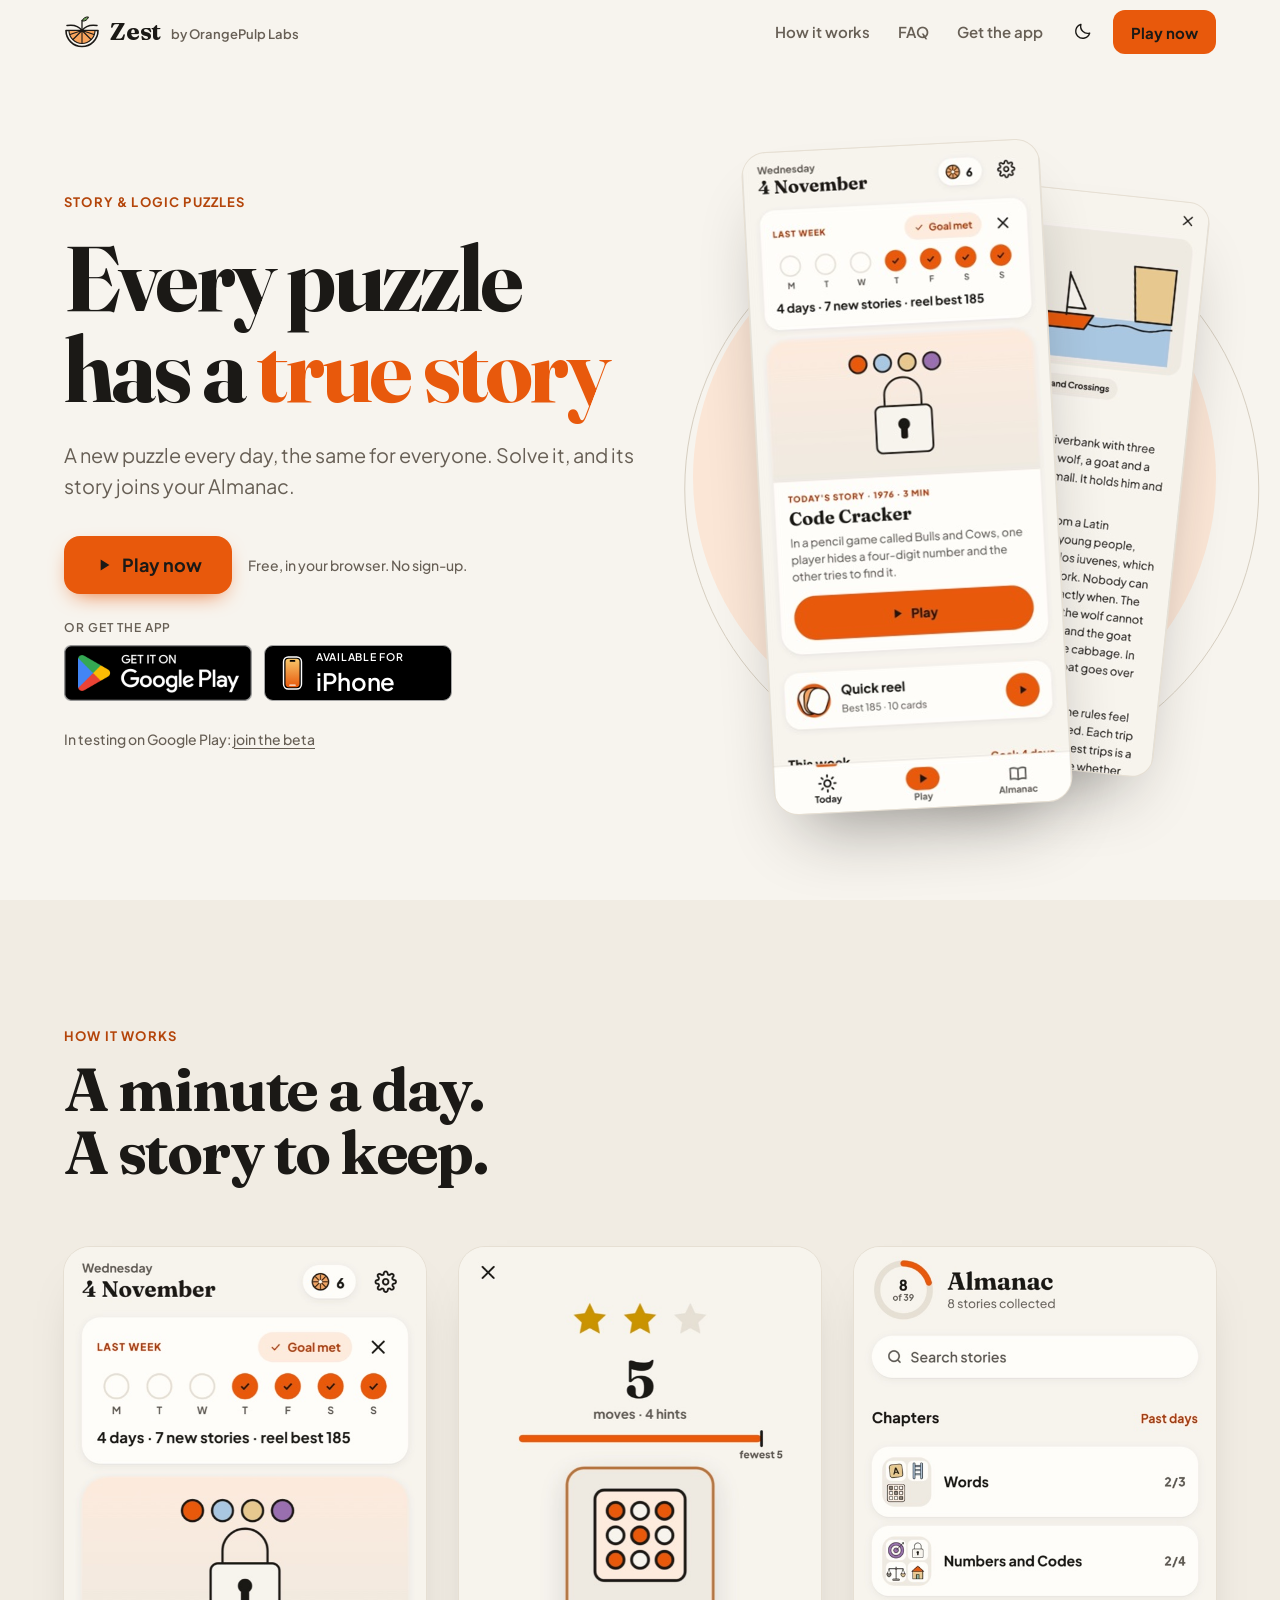
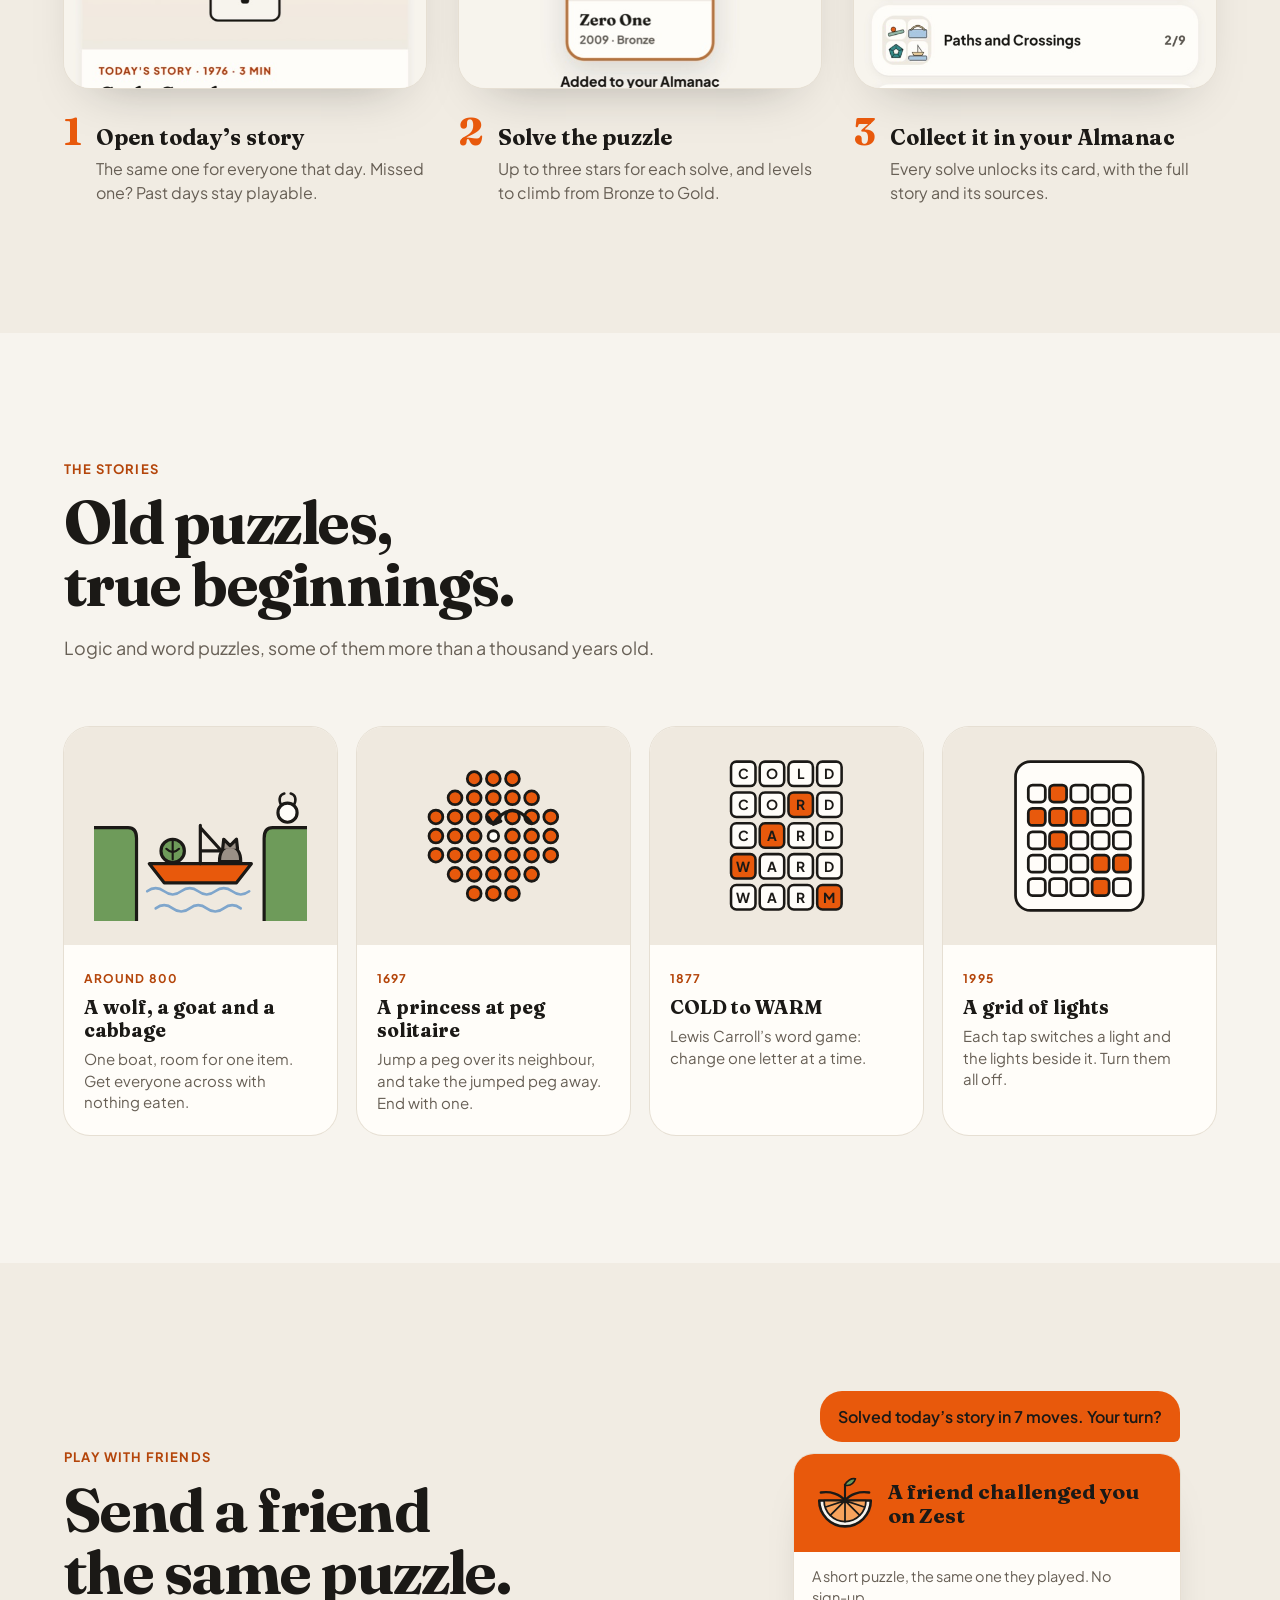
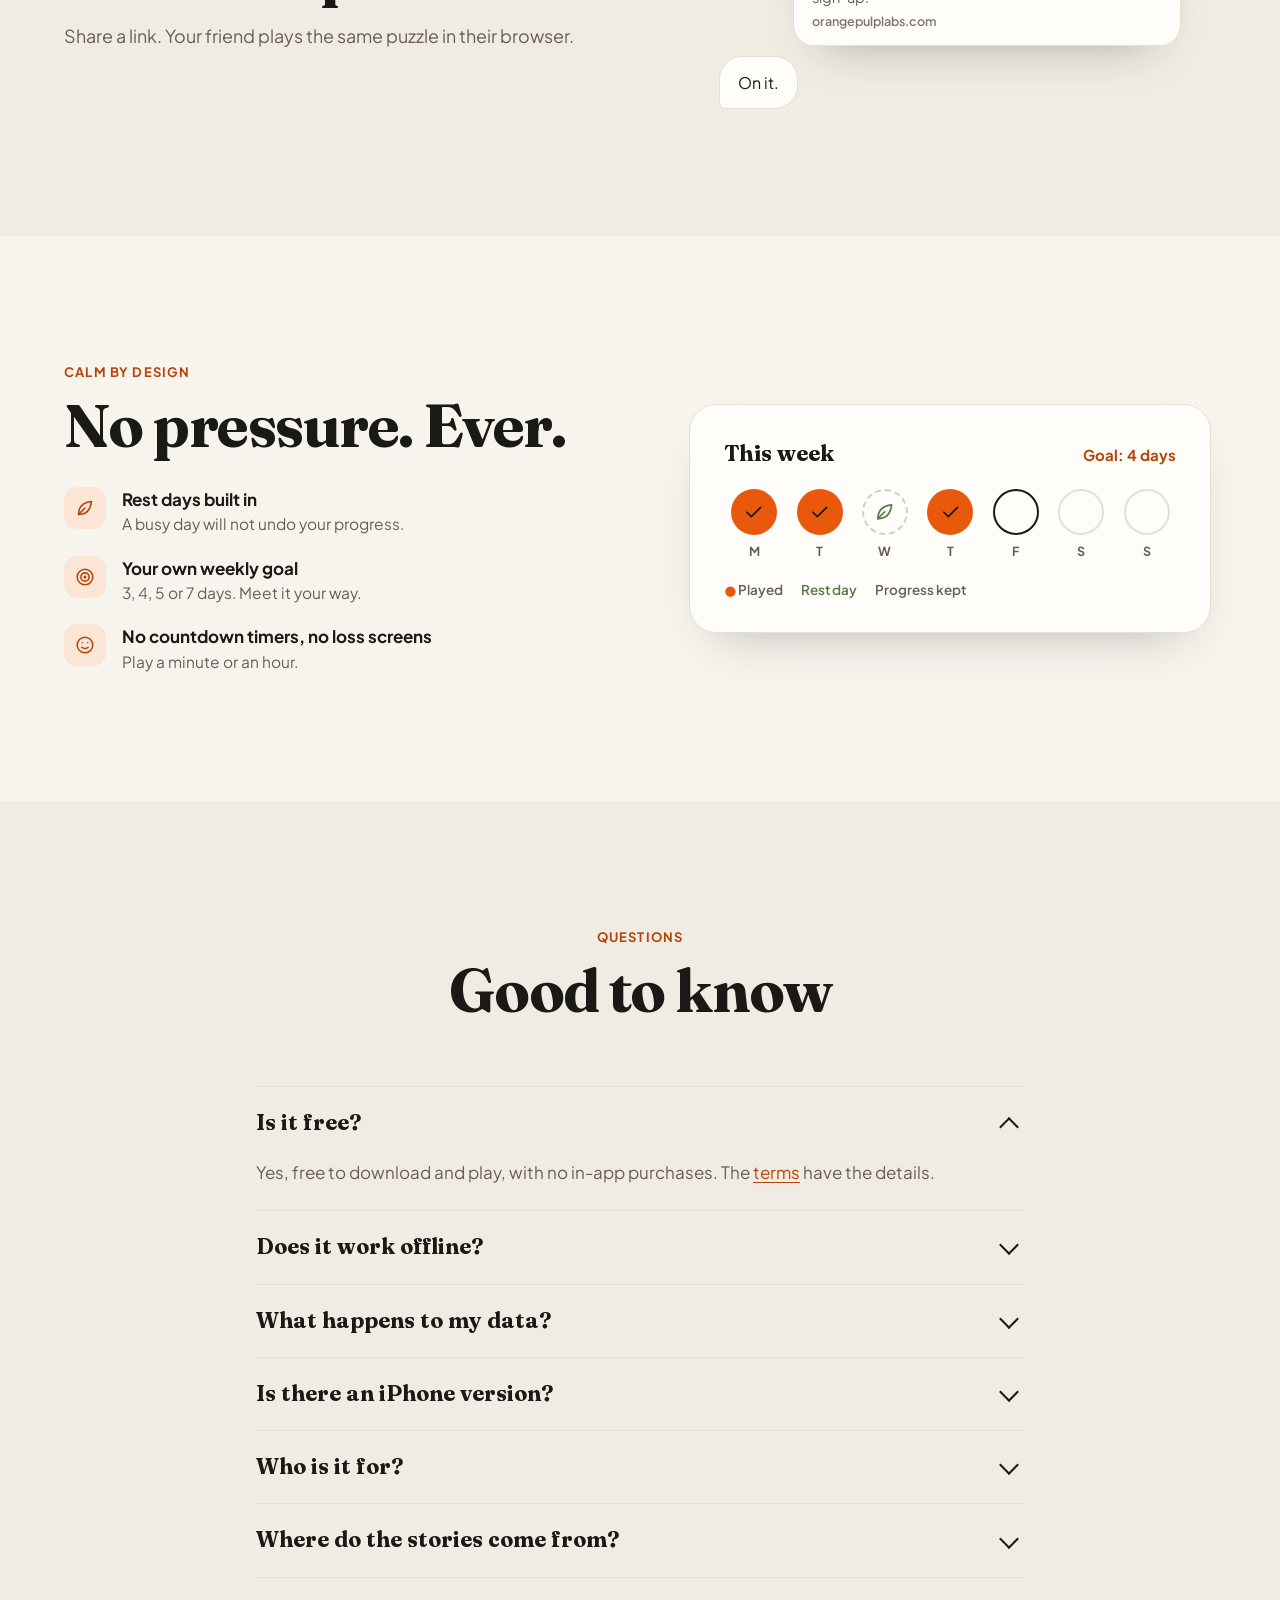
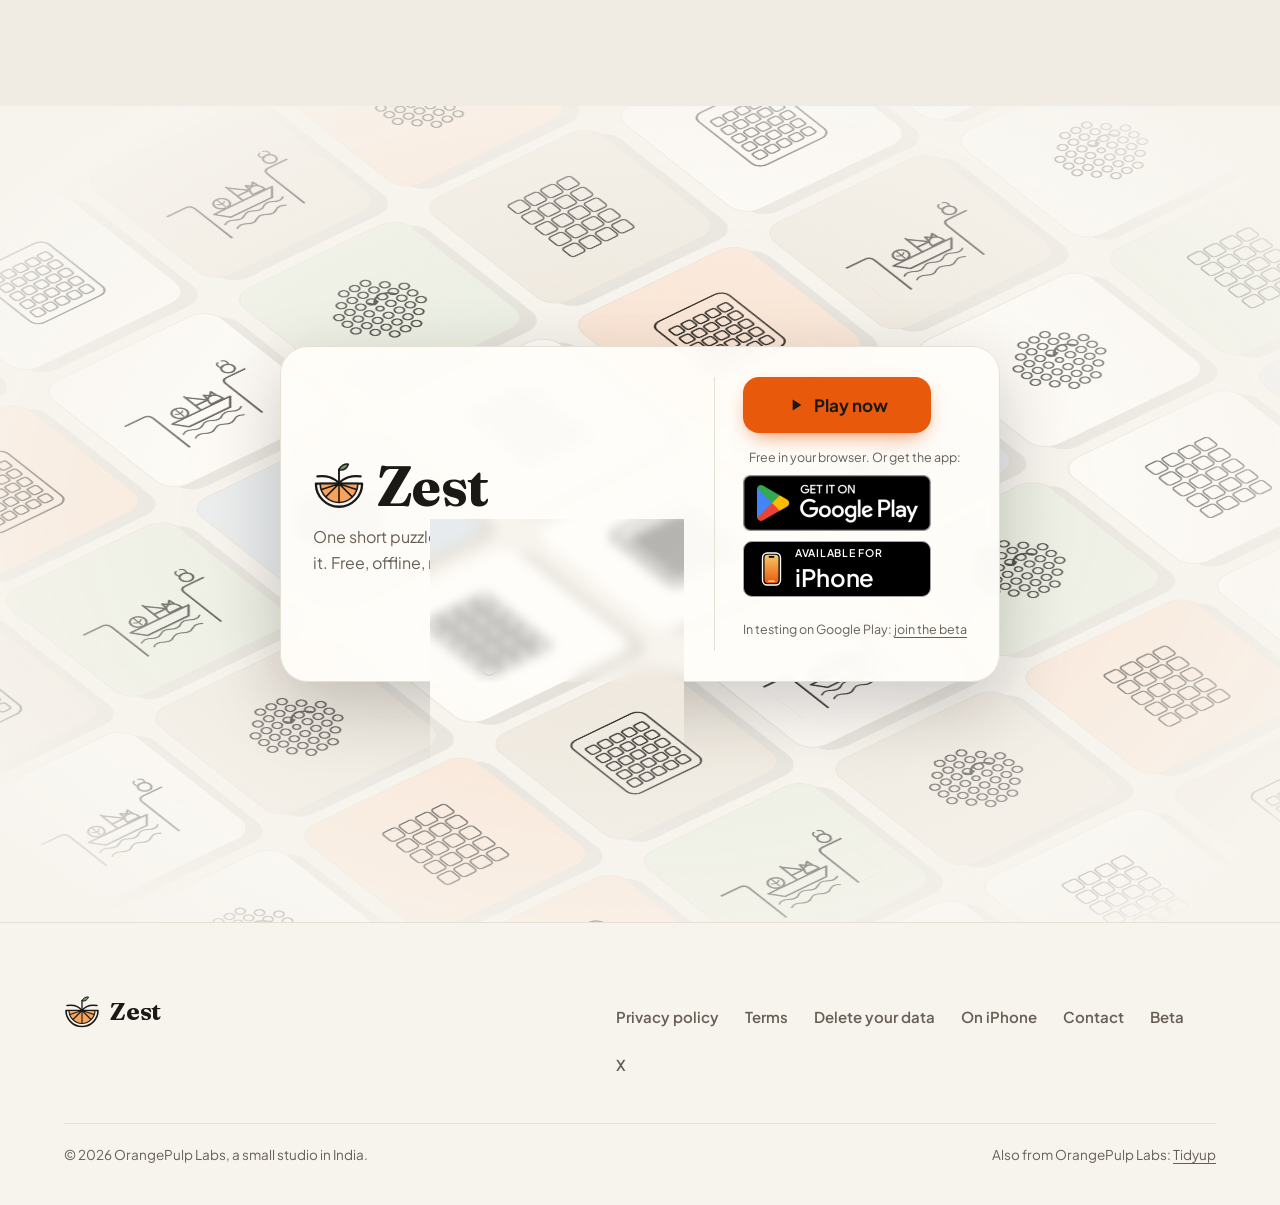
==== commit 6f270244: "Header: 'Get the app' link back (#get); install card: Play now first, then the app badges Co-Authore" ====
--- a/index.html
+++ b/index.html
@@ -5,14 +5,14 @@
 <meta property="og:image" content="https://orangepulplabs.com/og-zest.jpg"><meta property="og:image:alt" content="Zest. Every puzzle has a true story."><meta property="og:image:width" content="1200"><meta property="og:image:height" content="630"><meta name="twitter:card" content="summary_large_image">
 <link rel="canonical" href="https://orangepulplabs.com/"><link rel="icon" href="favicon.svg" type="image/svg+xml"><link rel="apple-touch-icon" href="apple-touch-icon.png">
 <link rel="preload" href="fonts/plus-jakarta.woff2" as="font" type="font/woff2" crossorigin><link rel="preload" href="fonts/fraunces-latin.woff2" as="font" type="font/woff2" crossorigin>
-<script>try{var t=localStorage.getItem('theme');if(t)document.documentElement.setAttribute('data-theme',t)}catch(e){}</script><script>(function(){var u=navigator.userAgent||'',q=location.search,c=/[?&]as=ios\b/.test(q)||/iPhone|iPad|iPod/.test(u)||(navigator.platform==='MacIntel'&&navigator.maxTouchPoints>1)?'ios':/[?&]as=android\b/.test(q)||/Android/.test(u)?'android':'desk';document.documentElement.classList.add('zos-'+c)})()</script><link rel="stylesheet" href="style.css?v=5ed0c880"><script type="application/ld+json">{"@context":"https://schema.org","@type":"Organization","name":"OrangePulp Labs","url":"https://orangepulplabs.com","logo":"https://orangepulplabs.com/apple-touch-icon.png","email":"orangepulplabs@gmail.com","sameAs":["https://x.com/orangepulplabs","https://github.com/orangepulplabs"]}</script><script type="application/ld+json">{"@context":"https://schema.org","@type":"MobileApplication","name":"Zest: Story & Logic Puzzles","operatingSystem":"Android","applicationCategory":"GameApplication","url":"https://play.google.com/store/apps/details?id=com.orangepulplabs.zest","description":"One short puzzle a day, and the true story behind it.","image":"https://orangepulplabs.com/og-zest.jpg","offers":{"@type":"Offer","price":"0","priceCurrency":"USD"},"publisher":{"@type":"Organization","name":"OrangePulp Labs"}}</script></head><body>
+<script>try{var t=localStorage.getItem('theme');if(t)document.documentElement.setAttribute('data-theme',t)}catch(e){}</script><script>(function(){var u=navigator.userAgent||'',q=location.search,c=/[?&]as=ios\b/.test(q)||/iPhone|iPad|iPod/.test(u)||(navigator.platform==='MacIntel'&&navigator.maxTouchPoints>1)?'ios':/[?&]as=android\b/.test(q)||/Android/.test(u)?'android':'desk';document.documentElement.classList.add('zos-'+c)})()</script><link rel="stylesheet" href="style.css?v=7b9936ae"><script type="application/ld+json">{"@context":"https://schema.org","@type":"Organization","name":"OrangePulp Labs","url":"https://orangepulplabs.com","logo":"https://orangepulplabs.com/apple-touch-icon.png","email":"orangepulplabs@gmail.com","sameAs":["https://x.com/orangepulplabs","https://github.com/orangepulplabs"]}</script><script type="application/ld+json">{"@context":"https://schema.org","@type":"MobileApplication","name":"Zest: Story & Logic Puzzles","operatingSystem":"Android","applicationCategory":"GameApplication","url":"https://play.google.com/store/apps/details?id=com.orangepulplabs.zest","description":"One short puzzle a day, and the true story behind it.","image":"https://orangepulplabs.com/og-zest.jpg","offers":{"@type":"Offer","price":"0","priceCurrency":"USD"},"publisher":{"@type":"Organization","name":"OrangePulp Labs"}}</script></head><body>
 <a class="skip" href="#main">Skip to content</a>
 <header class="site-head"><div class="zw hbar"><a class="brand" href="./" aria-label="Zest, home"><svg class="zm" xmlns="http://www.w3.org/2000/svg" viewBox="18 20 72 66" aria-hidden="true"><path d="M22 50h64a32 32 0 0 1-64 0z" fill="#F7F4EE" stroke="#1B1916" stroke-width="3.2" stroke-linejoin="round"/>
   <path d="M28 50h52a26 26 0 0 1-52 0z" fill="#F7A35C" stroke="#1B1916" stroke-width="2.2" stroke-linejoin="round"/>
   <g stroke="#1B1916" stroke-width="2.2" stroke-linecap="round"><path d="M54 50v26M54 50L36 68M54 50l18 18M54 50L30 58M54 50l24 8"/></g>
   <path d="M54 50c-6-8-18-12-30-10M54 50c6-8 18-12 30-10" fill="none" stroke="#1B1916" stroke-width="3" stroke-linecap="round"/>
   <path d="M54 50V30" stroke="#1B1916" stroke-width="2.6" stroke-linecap="round"/>
-  <path d="M54 31c2-6 8-9 13-8-2 6-7 9-13 8z" fill="#6E9B5A" stroke="#1B1916" stroke-width="2" stroke-linejoin="round"/></svg><span>Zest</span><small>by OrangePulp Labs</small></a><nav aria-label="Main"><a class="hl" href="#how">How it works</a><a class="hl" href="#faq">FAQ</a><button class="theme" id="theme" type="button" aria-label="Switch between light and dark"><span class="l"><svg viewBox="0 0 24 24" width="20" height="20" fill="none" stroke="currentColor" stroke-width="1.7" stroke-linecap="round" stroke-linejoin="round" aria-hidden="true"><path d="M20 14.5A8.5 8.5 0 019.5 4a8.5 8.5 0 1010.5 10.5z"/></svg></span><span class="d"><svg viewBox="0 0 24 24" width="20" height="20" fill="none" stroke="currentColor" stroke-width="1.7" stroke-linecap="round" stroke-linejoin="round" aria-hidden="true"><circle cx="12" cy="12" r="4"/><path d="M12 2v2M12 20v2M2 12h2M20 12h2M4.9 4.9l1.4 1.4M17.7 17.7l1.4 1.4M4.9 19.1l1.4-1.4M17.7 6.3l1.4-1.4"/></svg></span></button><a class="btn primary hget" href="zest/app/?play">Play now</a></nav></div></header>
+  <path d="M54 31c2-6 8-9 13-8-2 6-7 9-13 8z" fill="#6E9B5A" stroke="#1B1916" stroke-width="2" stroke-linejoin="round"/></svg><span>Zest</span><small>by OrangePulp Labs</small></a><nav aria-label="Main"><a class="hl" href="#how">How it works</a><a class="hl" href="#faq">FAQ</a><a class="hl" href="#get">Get the app</a><button class="theme" id="theme" type="button" aria-label="Switch between light and dark"><span class="l"><svg viewBox="0 0 24 24" width="20" height="20" fill="none" stroke="currentColor" stroke-width="1.7" stroke-linecap="round" stroke-linejoin="round" aria-hidden="true"><path d="M20 14.5A8.5 8.5 0 019.5 4a8.5 8.5 0 1010.5 10.5z"/></svg></span><span class="d"><svg viewBox="0 0 24 24" width="20" height="20" fill="none" stroke="currentColor" stroke-width="1.7" stroke-linecap="round" stroke-linejoin="round" aria-hidden="true"><circle cx="12" cy="12" r="4"/><path d="M12 2v2M12 20v2M2 12h2M20 12h2M4.9 4.9l1.4 1.4M17.7 17.7l1.4 1.4M4.9 19.1l1.4-1.4M17.7 6.3l1.4-1.4"/></svg></span></button><a class="btn primary hget" href="zest/app/?play">Play now</a></nav></div></header>
 
 <main id="main">
 <section class="zhero"><div class="zw">
@@ -105,8 +105,8 @@
   <path d="M54 50c-6-8-18-12-30-10M54 50c6-8 18-12 30-10" fill="none" stroke="#1B1916" stroke-width="3" stroke-linecap="round"/>
   <path d="M54 50V30" stroke="#1B1916" stroke-width="2.6" stroke-linecap="round"/>
   <path d="M54 31c2-6 8-9 13-8-2 6-7 9-13 8z" fill="#6E9B5A" stroke="#1B1916" stroke-width="2" stroke-linejoin="round"/></svg>Zest</h2><p class="sub">One short puzzle a day, and the true story behind it. Free, offline, no account needed.</p></div>
-  <div class="side"><a class="badge os-a" href="https://play.google.com/store/apps/details?id=com.orangepulplabs.zest" rel="noopener"><img src="img/badges/google-play.png" alt="Get it on Google Play" width="188" height="56"></a><a class="badge ibadge os-i" href="zest/iphone/" role="button" data-iguide aria-haspopup="dialog"><svg viewBox="0 0 22 36" aria-hidden="true"><defs><linearGradient id="ibsun" x1="0" y1="0" x2="0" y2="1"><stop offset="0" stop-color="#F7C76B"/><stop offset="1" stop-color="#E8590C"/></linearGradient></defs><rect x="1.5" y="1" width="19" height="34" rx="5" fill="#000" stroke="#fff" stroke-width="1.5"/><rect x="3.6" y="3" width="14.8" height="30" rx="3.3" fill="url(#ibsun)"/><rect x="8" y="4.3" width="6" height="1.9" rx=".95" fill="#000"/><rect x="7.5" y="30.2" width="7" height="1.3" rx=".65" fill="#fff" opacity=".9"/></svg><span><small>Available for</small><b>iPhone</b></span></a>
-    <small class="fine os-a">In testing on Google Play: <a href="beta/">join the beta</a></small><small class="fine"><a href="zest/app/?play">Or play in your browser</a></small></div>
+  <div class="side"><a class="btn primary playnow" href="zest/app/?play"><svg viewBox="0 0 24 24" aria-hidden="true"><path d="M8 5.5v13l10.5-6.5z" fill="currentColor"/></svg>Play now</a><small class="fine or">Free in your browser. Or get the app:</small><a class="badge os-a" href="https://play.google.com/store/apps/details?id=com.orangepulplabs.zest" rel="noopener"><img src="img/badges/google-play.png" alt="Get it on Google Play" width="188" height="56"></a><a class="badge ibadge os-i" href="zest/iphone/" role="button" data-iguide aria-haspopup="dialog"><svg viewBox="0 0 22 36" aria-hidden="true"><defs><linearGradient id="ibsun" x1="0" y1="0" x2="0" y2="1"><stop offset="0" stop-color="#F7C76B"/><stop offset="1" stop-color="#E8590C"/></linearGradient></defs><rect x="1.5" y="1" width="19" height="34" rx="5" fill="#000" stroke="#fff" stroke-width="1.5"/><rect x="3.6" y="3" width="14.8" height="30" rx="3.3" fill="url(#ibsun)"/><rect x="8" y="4.3" width="6" height="1.9" rx=".95" fill="#000"/><rect x="7.5" y="30.2" width="7" height="1.3" rx=".65" fill="#fff" opacity=".9"/></svg><span><small>Available for</small><b>iPhone</b></span></a>
+    <small class="fine os-a">In testing on Google Play: <a href="beta/">join the beta</a></small></div>
 </section></div></section>
 <dialog class="iguide" id="iguide" aria-labelledby="ig-h"><form method="dialog"><button class="igx" aria-label="Close"><svg viewBox="0 0 24 24" width="20" height="20" fill="none" stroke="currentColor" stroke-width="1.7" stroke-linecap="round" stroke-linejoin="round" aria-hidden="true"><path d="M4 4l16 16M20 4L4 20"/></svg></button></form>
 <p class="eyebrow">Free on iPhone and iPad</p><h2 id="ig-h">Add it to your Home Screen</h2>
--- a/style.css
+++ b/style.css
@@ -177,6 +177,7 @@
 .playnow svg{width:20px;height:20px}.ctanote{font:500 14px var(--font);color:var(--muted)}
 .also{margin:26px 0 0;font:600 12px var(--font);letter-spacing:.08em;text-transform:uppercase;color:var(--muted)}
 .dl.dl2{margin-top:10px}
+.icard .side .playnow{order:-2;box-sizing:border-box;width:188px;min-height:56px;padding:0 18px;font-size:17px}.icard .side small.or{order:-1;margin:4px 0 -2px;text-align:center;color:var(--muted)}
 .ios-hero{padding:56px 0 24px}.ios-hero h1{font:700 clamp(34px,6vw,56px)/1.08 var(--display);margin:10px 0 14px;letter-spacing:-.01em}
 .ios-hero .zlede{max-width:34em}
 .isteps{list-style:none;padding:0;margin:28px 0 0;display:grid;gap:16px;grid-template-columns:repeat(auto-fit,minmax(220px,1fr));counter-reset:s}
@@ -207,7 +208,7 @@
 .zos-ios .icard .side .ibadge{order:-1}
 .ifoot{position:fixed;left:0;right:0;bottom:14px;z-index:2;display:flex;justify-content:center;gap:8px}
 .ifoot a{font:600 13px var(--font);color:var(--ink);text-decoration:none;background:var(--surface);border:1px solid var(--line);min-height:44px;display:inline-flex;align-items:center;padding:0 16px;border-radius:999px}
-@media (max-width:640px){.icard{grid-template-columns:1fr;padding:24px 20px}.icard .side{padding:18px 0 0;border-left:0;border-top:1px solid var(--line)}.icard .side .badge,.icard .side .ibadge{width:100%}.ibg{grid-template-columns:repeat(6,1fr);gap:16px}}
+@media (max-width:640px){.icard{grid-template-columns:1fr;padding:24px 20px}.icard .side{padding:18px 0 0;border-left:0;border-top:1px solid var(--line)}.icard .side .badge,.icard .side .ibadge,.icard .side .playnow{width:100%}.ibg{grid-template-columns:repeat(6,1fr);gap:16px}}
 .zphones{position:relative;height:min(80svh,800px);min-height:420px;display:flex;justify-content:center;align-items:center;isolation:isolate}
 .zsun{position:absolute;z-index:-1;width:min(100%,760px);aspect-ratio:1;border-radius:50%;background:var(--tint)}
 .zsun::after{content:"";position:absolute;inset:-5%;border-radius:50%;border:1.5px solid var(--chip);transform:translate(3%,2%)}
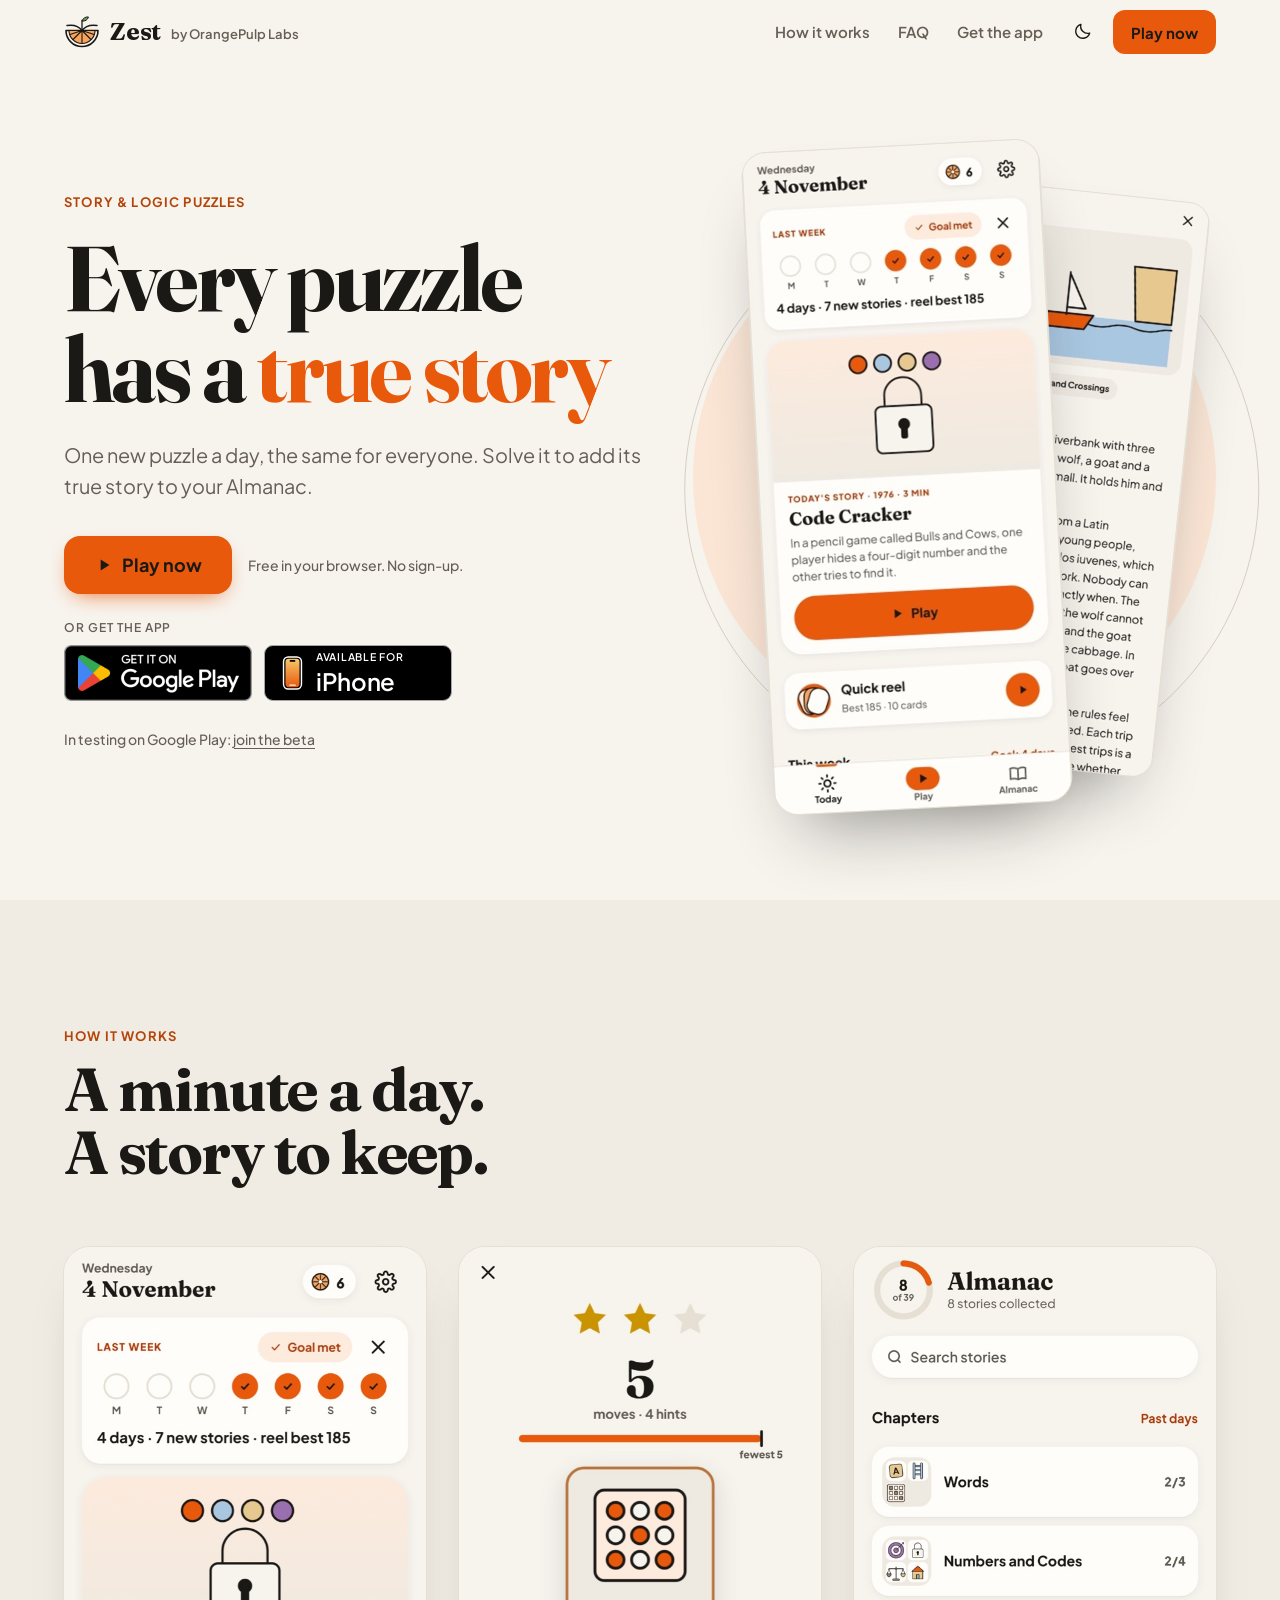
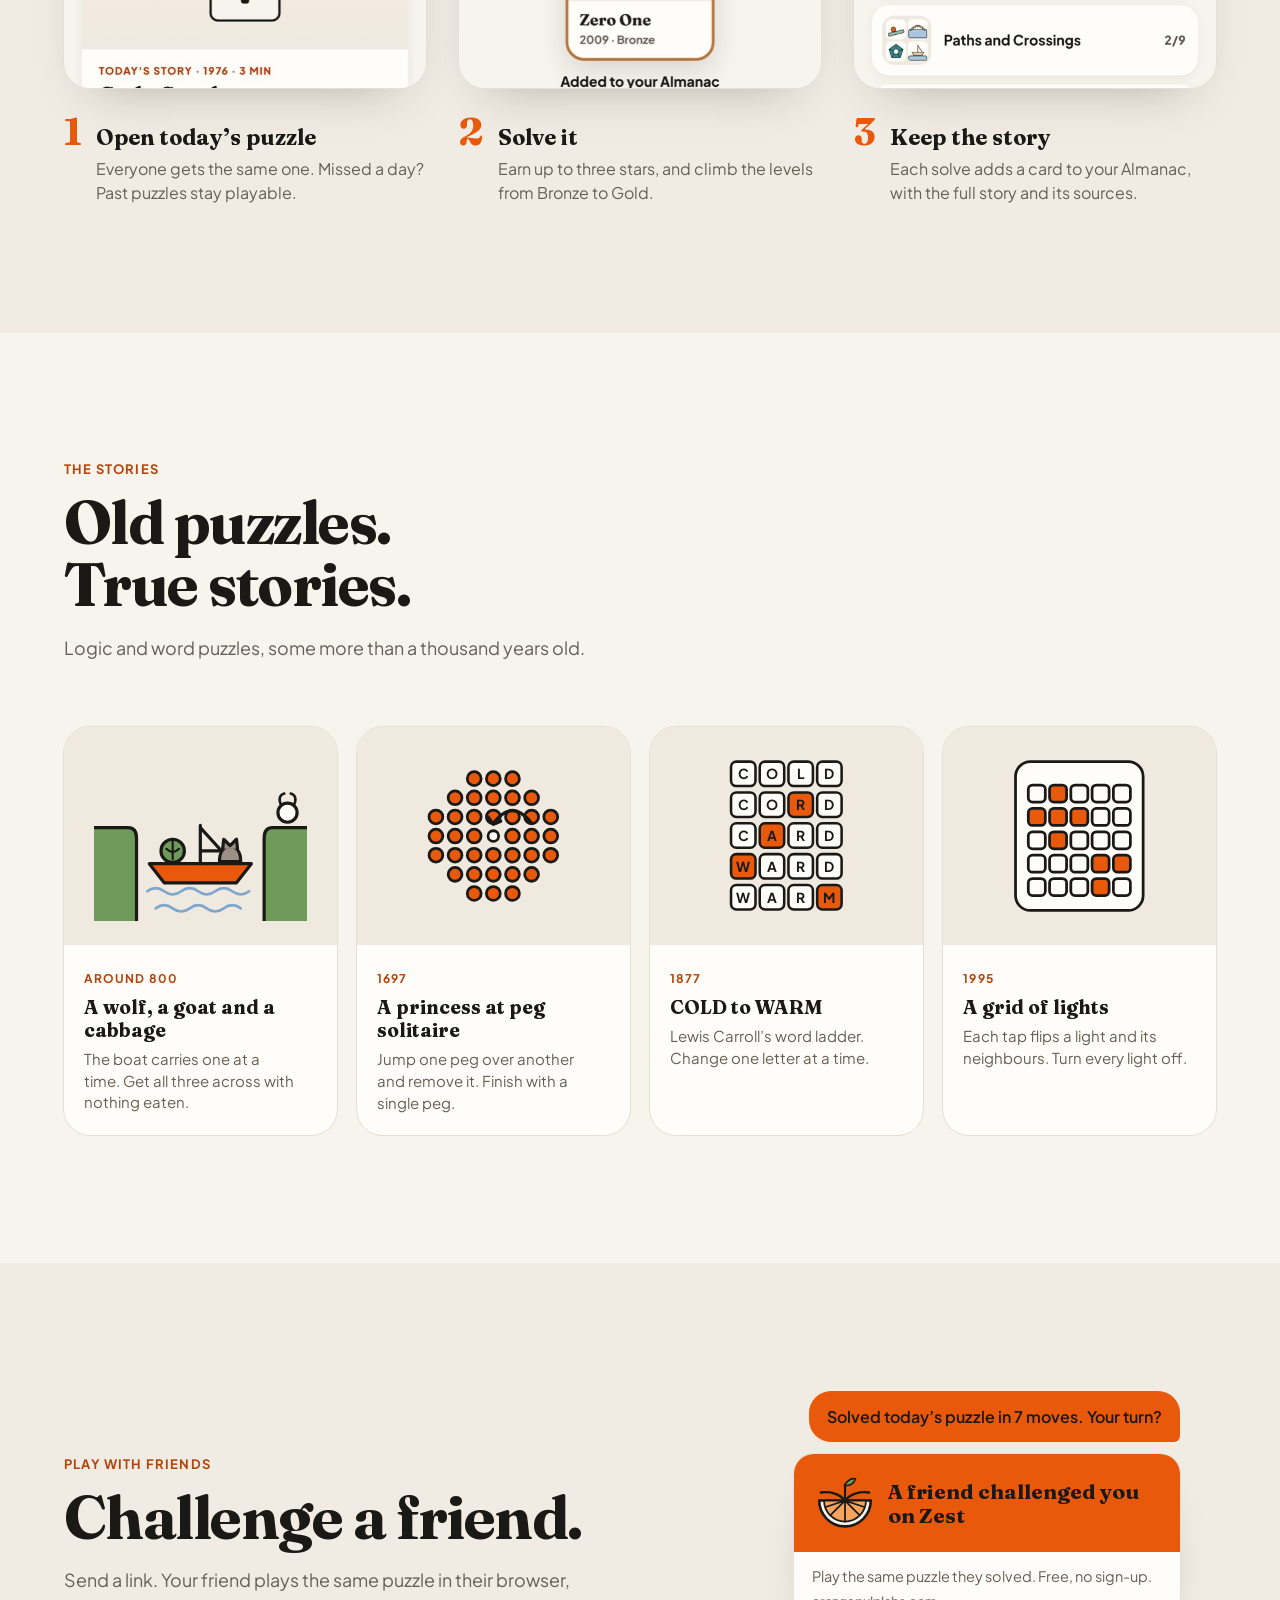
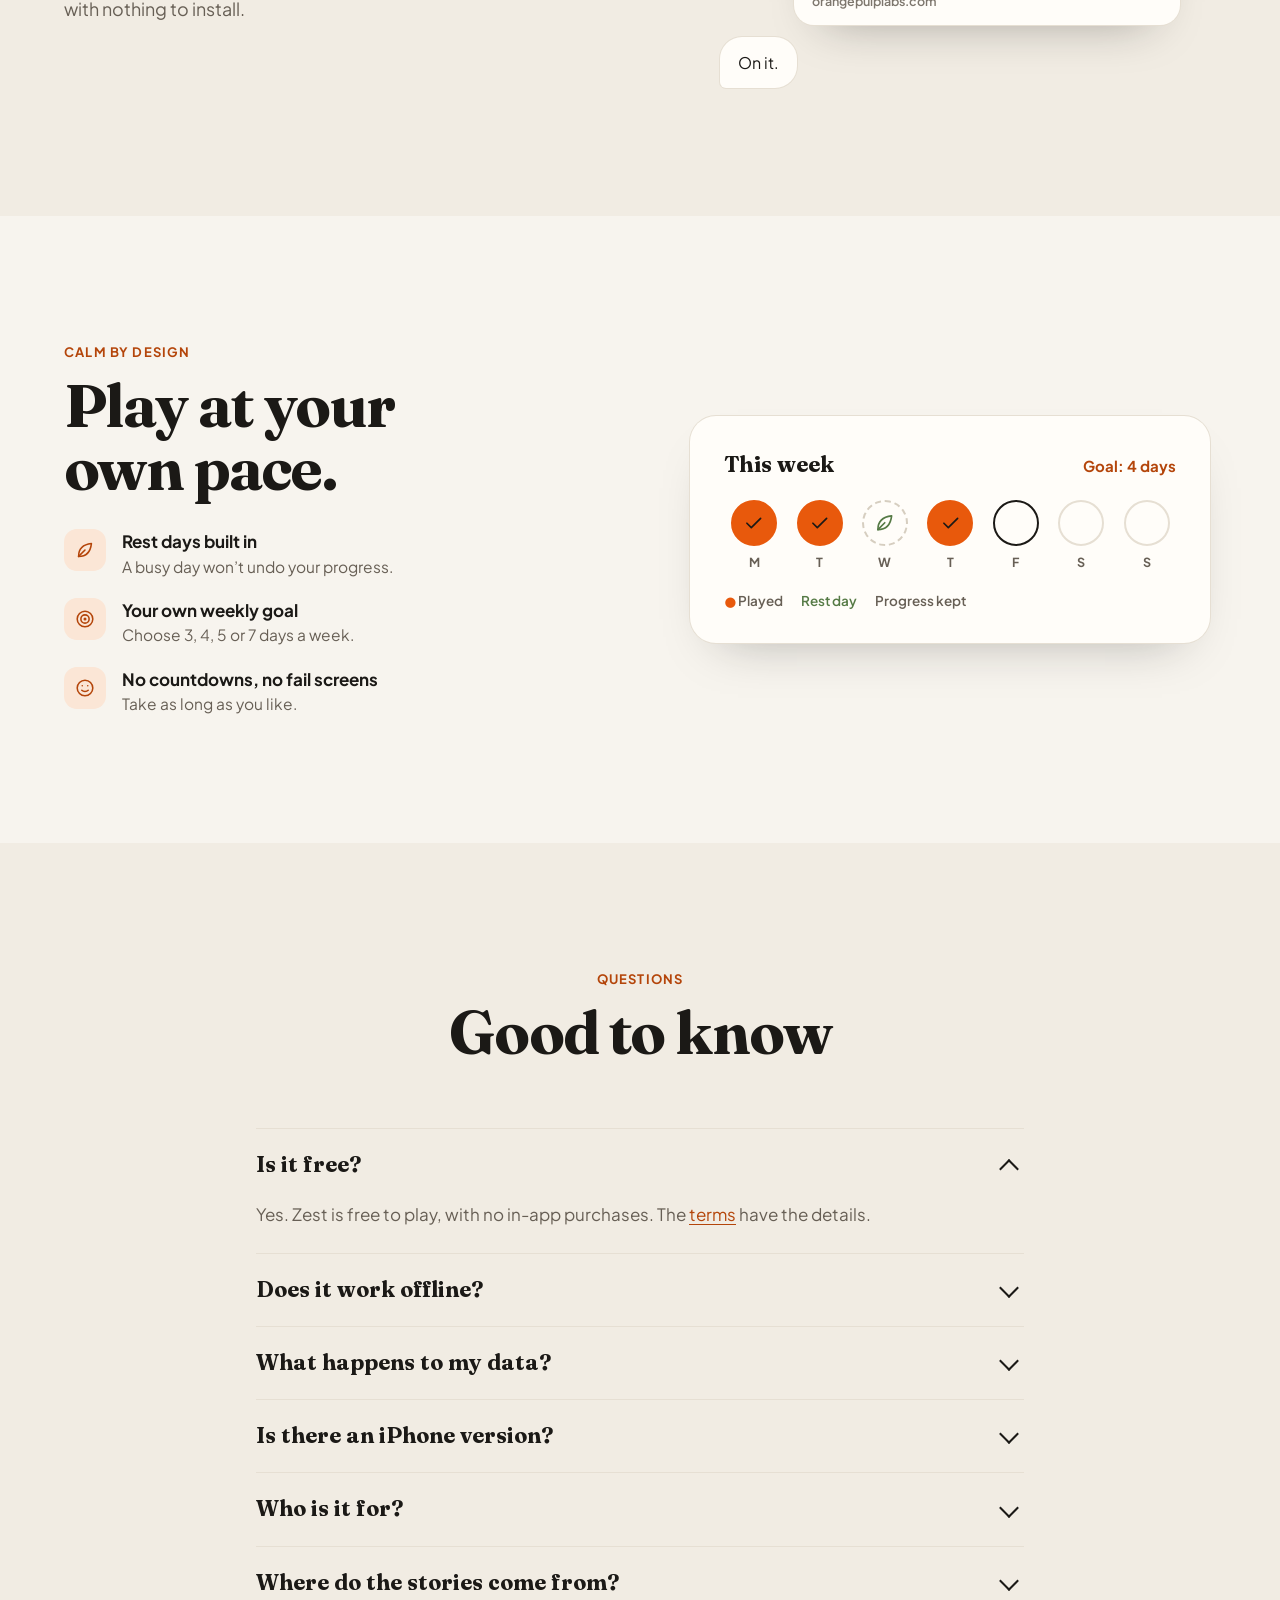
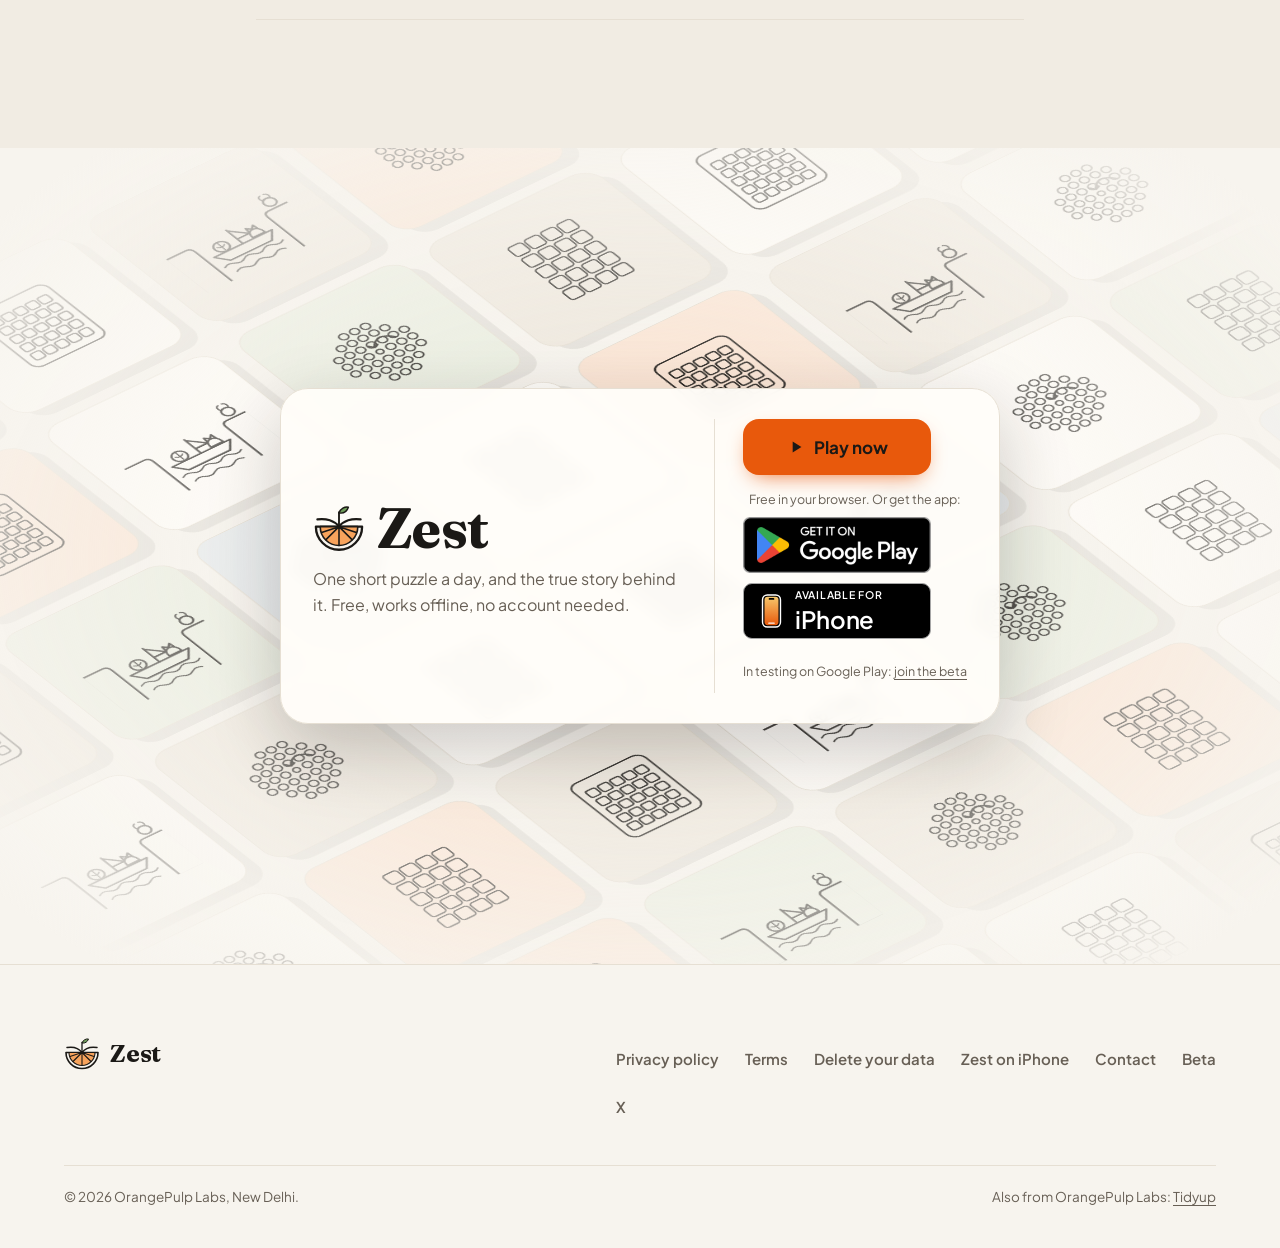
==== commit 664135d2: "Release: story welcome with Agree and play (no intro), all ages, web app without age question, count" ====
--- a/index.html
+++ b/index.html
@@ -1,11 +1,11 @@
 <!doctype html>
 <html lang="en"><head><meta charset="utf-8"><meta name="viewport" content="width=device-width, initial-scale=1">
-<meta http-equiv="Content-Security-Policy" content="default-src 'self'; script-src 'self' 'sha256-17K+ca2HliALn6QeE/yxdGyqIvc7VJhbIALXDg/DHvE=' 'sha256-1xC8x+V7iT5g/WIepPDwEeyD2JltZHSScT3HpR1rFqI=' 'sha256-QTKUewccu4vymS6kCMDNSDtay0EPB0g5P4r34XDZfdQ=' 'sha256-Vh+UP30lNJvGBYWdzZxAUK+y81493YvVL1dWbyquZeo=' 'sha256-pTbb8JbGk4zLvIL3lybxG49K9FkMTjkUg5TY1fs7nts='; style-src 'self' 'unsafe-inline'; img-src 'self' data:; font-src 'self'; connect-src 'self'; object-src 'none'; base-uri 'none'; form-action 'none'"><title>Zest: Story &amp; Logic Puzzles | Every puzzle has a true story.</title><meta name="description" content="One short puzzle a day, and the true story behind it. Logic puzzles, free, offline, no account needed."><meta name="color-scheme" content="light dark">
-<meta property="og:title" content="Zest: Story &amp; Logic Puzzles | Every puzzle has a true story."><meta property="og:description" content="One short puzzle a day, and the true story behind it. Logic puzzles, free, offline, no account needed."><meta property="og:type" content="website"><meta property="og:site_name" content="Zest by OrangePulp Labs"><meta property="og:url" content="https://orangepulplabs.com/">
+<meta http-equiv="Content-Security-Policy" content="default-src 'self'; script-src 'self' 'sha256-17K+ca2HliALn6QeE/yxdGyqIvc7VJhbIALXDg/DHvE=' 'sha256-1xC8x+V7iT5g/WIepPDwEeyD2JltZHSScT3HpR1rFqI=' 'sha256-2jWQ1fPm1wnm7YPznyFtfRL9yvt5GyXLjAqdFqYjXyM=' 'sha256-QTKUewccu4vymS6kCMDNSDtay0EPB0g5P4r34XDZfdQ=' 'sha256-Vh+UP30lNJvGBYWdzZxAUK+y81493YvVL1dWbyquZeo=' 'sha256-pTbb8JbGk4zLvIL3lybxG49K9FkMTjkUg5TY1fs7nts='; style-src 'self' 'unsafe-inline'; img-src 'self' data:; font-src 'self'; connect-src 'self'; object-src 'none'; base-uri 'none'; form-action 'none'"><title>Zest: Story &amp; Logic Puzzles | Every puzzle has a true story.</title><meta name="description" content="One short puzzle a day, and the true story behind it. Free logic puzzles for Android, iPhone and the web. Works offline, no account needed."><meta name="color-scheme" content="light dark">
+<meta property="og:title" content="Zest: Story &amp; Logic Puzzles | Every puzzle has a true story."><meta property="og:description" content="One short puzzle a day, and the true story behind it. Free logic puzzles for Android, iPhone and the web. Works offline, no account needed."><meta property="og:type" content="website"><meta property="og:site_name" content="Zest by OrangePulp Labs"><meta property="og:url" content="https://orangepulplabs.com/">
 <meta property="og:image" content="https://orangepulplabs.com/og-zest.jpg"><meta property="og:image:alt" content="Zest. Every puzzle has a true story."><meta property="og:image:width" content="1200"><meta property="og:image:height" content="630"><meta name="twitter:card" content="summary_large_image">
 <link rel="canonical" href="https://orangepulplabs.com/"><link rel="icon" href="favicon.svg" type="image/svg+xml"><link rel="apple-touch-icon" href="apple-touch-icon.png">
 <link rel="preload" href="fonts/plus-jakarta.woff2" as="font" type="font/woff2" crossorigin><link rel="preload" href="fonts/fraunces-latin.woff2" as="font" type="font/woff2" crossorigin>
-<script>try{var t=localStorage.getItem('theme');if(t)document.documentElement.setAttribute('data-theme',t)}catch(e){}</script><script>(function(){var u=navigator.userAgent||'',q=location.search,c=/[?&]as=ios\b/.test(q)||/iPhone|iPad|iPod/.test(u)||(navigator.platform==='MacIntel'&&navigator.maxTouchPoints>1)?'ios':/[?&]as=android\b/.test(q)||/Android/.test(u)?'android':'desk';document.documentElement.classList.add('zos-'+c)})()</script><link rel="stylesheet" href="style.css?v=7b9936ae"><script type="application/ld+json">{"@context":"https://schema.org","@type":"Organization","name":"OrangePulp Labs","url":"https://orangepulplabs.com","logo":"https://orangepulplabs.com/apple-touch-icon.png","email":"orangepulplabs@gmail.com","sameAs":["https://x.com/orangepulplabs","https://github.com/orangepulplabs"]}</script><script type="application/ld+json">{"@context":"https://schema.org","@type":"MobileApplication","name":"Zest: Story & Logic Puzzles","operatingSystem":"Android","applicationCategory":"GameApplication","url":"https://play.google.com/store/apps/details?id=com.orangepulplabs.zest","description":"One short puzzle a day, and the true story behind it.","image":"https://orangepulplabs.com/og-zest.jpg","offers":{"@type":"Offer","price":"0","priceCurrency":"USD"},"publisher":{"@type":"Organization","name":"OrangePulp Labs"}}</script></head><body>
+<script>try{var t=localStorage.getItem('theme');if(t)document.documentElement.setAttribute('data-theme',t)}catch(e){}</script><script>(function(){var u=navigator.userAgent||'',q=location.search,c=/[?&]as=ios\b/.test(q)||/iPhone|iPad|iPod/.test(u)||(navigator.platform==='MacIntel'&&navigator.maxTouchPoints>1)?'ios':/[?&]as=android\b/.test(q)||/Android/.test(u)?'android':'desk';document.documentElement.classList.add('zos-'+c)})()</script><link rel="stylesheet" href="style.css?v=b7b6ccda"><script type="application/ld+json">{"@context":"https://schema.org","@type":"Organization","name":"OrangePulp Labs","url":"https://orangepulplabs.com","logo":"https://orangepulplabs.com/apple-touch-icon.png","email":"orangepulplabs@gmail.com","sameAs":["https://x.com/orangepulplabs","https://github.com/orangepulplabs"]}</script><script type="application/ld+json">{"@context":"https://schema.org","@type":"MobileApplication","name":"Zest: Story & Logic Puzzles","operatingSystem":"Android","applicationCategory":"GameApplication","url":"https://play.google.com/store/apps/details?id=com.orangepulplabs.zest","description":"One short puzzle a day, and the true story behind it.","image":"https://orangepulplabs.com/og-zest.jpg","offers":{"@type":"Offer","price":"0","priceCurrency":"USD"},"publisher":{"@type":"Organization","name":"OrangePulp Labs"}}</script></head><body>
 <a class="skip" href="#main">Skip to content</a>
 <header class="site-head"><div class="zw hbar"><a class="brand" href="./" aria-label="Zest, home"><svg class="zm" xmlns="http://www.w3.org/2000/svg" viewBox="18 20 72 66" aria-hidden="true"><path d="M22 50h64a32 32 0 0 1-64 0z" fill="#F7F4EE" stroke="#1B1916" stroke-width="3.2" stroke-linejoin="round"/>
   <path d="M28 50h52a26 26 0 0 1-52 0z" fill="#F7A35C" stroke="#1B1916" stroke-width="2.2" stroke-linejoin="round"/>
@@ -19,8 +19,8 @@
   <div>
     <p class="kicker">Story &amp; logic puzzles</p>
     <h1>Every puzzle has a <em>true story</em></h1>
-    <p class="zlede">A new puzzle every day, the same for everyone. Solve it, and its story joins your Almanac.</p>
-    <div class="cta"><a class="btn primary playnow" href="zest/app/?play"><svg viewBox="0 0 24 24" aria-hidden="true"><path d="M8 5.5v13l10.5-6.5z" fill="currentColor"/></svg>Play now</a><span class="ctanote">Free, in your browser. No sign-up.</span></div><p class="also">Or get the app</p><div class="dl dl2"><a class="badge os-a" href="https://play.google.com/store/apps/details?id=com.orangepulplabs.zest" rel="noopener"><img src="img/badges/google-play.png" alt="Get it on Google Play" width="188" height="56"></a><a class="badge ibadge os-i" href="zest/iphone/" role="button" data-iguide aria-haspopup="dialog"><svg viewBox="0 0 22 36" aria-hidden="true"><defs><linearGradient id="ibsun" x1="0" y1="0" x2="0" y2="1"><stop offset="0" stop-color="#F7C76B"/><stop offset="1" stop-color="#E8590C"/></linearGradient></defs><rect x="1.5" y="1" width="19" height="34" rx="5" fill="#000" stroke="#fff" stroke-width="1.5"/><rect x="3.6" y="3" width="14.8" height="30" rx="3.3" fill="url(#ibsun)"/><rect x="8" y="4.3" width="6" height="1.9" rx=".95" fill="#000"/><rect x="7.5" y="30.2" width="7" height="1.3" rx=".65" fill="#fff" opacity=".9"/></svg><span><small>Available for</small><b>iPhone</b></span></a><p class="dlnote os-a">In testing on Google Play: <a href="beta/">join the beta</a></p></div>
+    <p class="zlede">One new puzzle a day, the same for everyone. Solve it to add its true story to your Almanac.</p>
+    <div class="cta"><a class="btn primary playnow" href="zest/app/?play"><svg viewBox="0 0 24 24" aria-hidden="true"><path d="M8 5.5v13l10.5-6.5z" fill="currentColor"/></svg>Play now</a><span class="ctanote">Free in your browser. No sign-up.</span></div><p class="also">Or get the app</p><div class="dl dl2"><a class="badge os-a" href="https://play.google.com/store/apps/details?id=com.orangepulplabs.zest" rel="noopener"><img src="img/badges/google-play.png" alt="Get it on Google Play" width="188" height="56"></a><a class="badge ibadge os-i" href="zest/iphone/" role="button" data-iguide aria-haspopup="dialog"><svg viewBox="0 0 22 36" aria-hidden="true"><defs><linearGradient id="ibsun1" x1="0" y1="0" x2="0" y2="1"><stop offset="0" stop-color="#F7C76B"/><stop offset="1" stop-color="#E8590C"/></linearGradient></defs><rect x="1.5" y="1" width="19" height="34" rx="5" fill="#000" stroke="#fff" stroke-width="1.5"/><rect x="3.6" y="3" width="14.8" height="30" rx="3.3" fill="url(#ibsun1)"/><rect x="8" y="4.3" width="6" height="1.9" rx=".95" fill="#000"/><rect x="7.5" y="30.2" width="7" height="1.3" rx=".65" fill="#fff" opacity=".9"/></svg><span><small>Available for</small><b>iPhone</b></span></a><p class="dlnote os-a">In testing on Google Play: <a href="beta/">join the beta</a></p></div><p class="mline os-a"><a href="https://play.google.com/store/apps/details?id=com.orangepulplabs.zest" rel="noopener">Or get it on Google Play</a></p><p class="mline os-i"><a href="zest/iphone/" data-iguide>Add Zest to your Home Screen</a></p><a class="zstory" href="zest/app/?play"><div class="art" aria-hidden="true"><svg viewBox="0 0 200 160" role="img" aria-label="A five by five grid of lights, some on and some off" fill="none" stroke="currentColor" stroke-width="2.6" stroke-linejoin="round"><rect class="p" x="40" y="10" width="120" height="140" rx="14"/><rect class="p" x="52" y="32" width="16" height="16" rx="4"/><rect class="o" x="72" y="32" width="16" height="16" rx="4"/><rect class="p" x="92" y="32" width="16" height="16" rx="4"/><rect class="p" x="112" y="32" width="16" height="16" rx="4"/><rect class="p" x="132" y="32" width="16" height="16" rx="4"/><rect class="o" x="52" y="54" width="16" height="16" rx="4"/><rect class="o" x="72" y="54" width="16" height="16" rx="4"/><rect class="o" x="92" y="54" width="16" height="16" rx="4"/><rect class="p" x="112" y="54" width="16" height="16" rx="4"/><rect class="p" x="132" y="54" width="16" height="16" rx="4"/><rect class="p" x="52" y="76" width="16" height="16" rx="4"/><rect class="o" x="72" y="76" width="16" height="16" rx="4"/><rect class="p" x="92" y="76" width="16" height="16" rx="4"/><rect class="p" x="112" y="76" width="16" height="16" rx="4"/><rect class="p" x="132" y="76" width="16" height="16" rx="4"/><rect class="p" x="52" y="98" width="16" height="16" rx="4"/><rect class="p" x="72" y="98" width="16" height="16" rx="4"/><rect class="p" x="92" y="98" width="16" height="16" rx="4"/><rect class="o" x="112" y="98" width="16" height="16" rx="4"/><rect class="o" x="132" y="98" width="16" height="16" rx="4"/><rect class="p" x="52" y="120" width="16" height="16" rx="4"/><rect class="p" x="72" y="120" width="16" height="16" rx="4"/><rect class="p" x="92" y="120" width="16" height="16" rx="4"/><rect class="o" x="112" y="120" width="16" height="16" rx="4"/><rect class="p" x="132" y="120" width="16" height="16" rx="4"/></svg></div><div class="body"><span class="meta">Your first puzzle &middot; 1995</span><h3>A grid of lights</h3><p>Each tap flips a light and its neighbours. Turn every light off.</p><span class="go"><svg viewBox="0 0 24 24" aria-hidden="true"><path d="M8 5.5v13l10.5-6.5z" fill="currentColor"/></svg>Play it now</span></div></a>
   </div>
   <div class="zphones" aria-hidden="true"><div class="zsun"></div>
     <img class="zphone back" src="img/zest/05-story.jpg" srcset="img/zest/05-story-330.jpg 330w, img/zest/05-story.jpg 600w" sizes="(max-width: 900px) 42vw, 300px" width="600" height="1337" alt="" decoding="async">
@@ -30,47 +30,47 @@
 
 <section class="zsec zband" id="how"><div class="zw">
   <div class="zhead rv"><p class="eyebrow">How it works</p><h2>A minute a day. A story to keep.</h2></div>
-  <ol class="zsteps">
+  <ol class="msteps"><li><span class="n">1</span><div><b>Open today&rsquo;s puzzle</b><small>One puzzle a day, the same for everyone.</small></div></li><li><span class="n">2</span><div><b>Solve it</b><small>A minute or two. Earn up to three stars.</small></div></li><li><span class="n">3</span><div><b>Keep the story</b><small>It goes into your Almanac, with its sources.</small></div></li></ol><ol class="zsteps">
     <li class="zstep rv"><figure><img src="img/zest/how-1.jpg" width="600" height="730" alt="Zest's Today screen: today's story card with a Play button" loading="lazy" decoding="async"></figure>
-      <div class="t"><span class="n">1</span><div><h3>Open today&rsquo;s story</h3><p>The same one for everyone that day. Missed one? Past days stay playable.</p></div></div></li>
+      <div class="t"><span class="n">1</span><div><h3>Open today&rsquo;s puzzle</h3><p>Everyone gets the same one. Missed a day? Past puzzles stay playable.</p></div></div></li>
     <li class="zstep rv"><figure><img src="img/zest/how-2.jpg" width="600" height="730" alt="A solved puzzle: two stars, 5 moves, and the Zero One card added to the Almanac" loading="lazy" decoding="async"></figure>
-      <div class="t"><span class="n">2</span><div><h3>Solve the puzzle</h3><p>Up to three stars for each solve, and levels to climb from Bronze to Gold.</p></div></div></li>
-    <li class="zstep rv"><figure><img src="img/zest/how-3.jpg" width="600" height="730" alt="The Almanac: stories collected, in themed chapters" loading="lazy" decoding="async"></figure>
-      <div class="t"><span class="n">3</span><div><h3>Collect it in your Almanac</h3><p>Every solve unlocks its card, with the full story and its sources.</p></div></div></li>
+      <div class="t"><span class="n">2</span><div><h3>Solve it</h3><p>Earn up to three stars, and climb the levels from Bronze to Gold.</p></div></div></li>
+    <li class="zstep rv"><figure><img src="img/zest/how-3.jpg" width="600" height="730" alt="The Almanac: collected stories, grouped in themed chapters" loading="lazy" decoding="async"></figure>
+      <div class="t"><span class="n">3</span><div><h3>Keep the story</h3><p>Each solve adds a card to your Almanac, with the full story and its sources.</p></div></div></li>
   </ol>
 </div></section>
 
 <section class="zsec" id="stories"><div class="zw">
-  <div class="zhead rv"><p class="eyebrow">The stories</p><h2>Old puzzles, true beginnings.</h2><p>Logic and word puzzles, some of them more than a thousand years old.</p></div>
+  <div class="zhead rv"><p class="eyebrow">The stories</p><h2>Old puzzles. True stories.</h2><p>Logic and word puzzles, some more than a thousand years old.</p></div>
   <div class="zart"><figure class="ztile rv"><div class="art"><svg viewBox="0 0 200 160" role="img" aria-label="A boat crossing a river with a wolf and a cabbage, a goat waiting on the far bank" fill="none" stroke="currentColor" stroke-width="3" stroke-linejoin="round" stroke-linecap="round">
 <path class="g" d="M-2 72h34c6 0 8 4 8 10v80H-2z"/><path class="g" d="M202 72h-34c-6 0-8 4-8 10v80h42z"/>
 <path class="bs" d="M50 132q8-6 16 0t16 0 16 0 16 0 16 0 16 0M58 148q8-6 16 0t16 0 16 0 16 0 16 0" stroke-width="2.4"/>
 <path class="o" d="M52 106h96l-14 18H66z"/><path d="M100 106V70M100 72l20 22h-20"/>
 <circle class="g" cx="74" cy="94" r="11"/><path d="M68 92c4 4 8 4 12 0M74 84v18" stroke-width="2"/>
 <path class="w" d="M118 104c0-9 4-14 10-14s10 5 10 14z"/><path class="w" d="M121 92l1-9 6 6 6-6 1 9"/>
-<circle class="p" cx="182" cy="58" r="9"/><path d="M176 51c-3-6-1-10 3-11M188 51c3-6 1-10-3-11" stroke-width="2.4"/></svg></div><figcaption><span class="yr">Around 800</span><h3>A wolf, a goat and a cabbage</h3><p>One boat, room for one item. Get everyone across with nothing eaten.</p></figcaption></figure><figure class="ztile rv"><div class="art"><svg viewBox="0 0 200 160" role="img" aria-label="A peg solitaire board: one peg jumps over another into an empty hole" fill="none" stroke="currentColor" stroke-width="2.6" stroke-linejoin="round" stroke-linecap="round"><circle class="o" cx="82" cy="26" r="6.5"/><circle class="o" cx="100" cy="26" r="6.5"/><circle class="o" cx="118" cy="26" r="6.5"/><circle class="o" cx="64" cy="44" r="6.5"/><circle class="o" cx="82" cy="44" r="6.5"/><circle class="o" cx="100" cy="44" r="6.5"/><circle class="o" cx="118" cy="44" r="6.5"/><circle class="o" cx="136" cy="44" r="6.5"/><circle class="o" cx="46" cy="62" r="6.5"/><circle class="o" cx="64" cy="62" r="6.5"/><circle class="o" cx="82" cy="62" r="6.5"/><circle class="o" cx="100" cy="62" r="6.5"/><circle class="o" cx="118" cy="62" r="6.5"/><circle class="o" cx="136" cy="62" r="6.5"/><circle class="o" cx="154" cy="62" r="6.5"/><circle class="o" cx="46" cy="80" r="6.5"/><circle class="o" cx="64" cy="80" r="6.5"/><circle class="o" cx="82" cy="80" r="6.5"/><circle class="p" cx="100" cy="80" r="5"/><circle class="o" cx="118" cy="80" r="6.5"/><circle class="o" cx="136" cy="80" r="6.5"/><circle class="o" cx="154" cy="80" r="6.5"/><circle class="o" cx="46" cy="98" r="6.5"/><circle class="o" cx="64" cy="98" r="6.5"/><circle class="o" cx="82" cy="98" r="6.5"/><circle class="o" cx="100" cy="98" r="6.5"/><circle class="o" cx="118" cy="98" r="6.5"/><circle class="o" cx="136" cy="98" r="6.5"/><circle class="o" cx="154" cy="98" r="6.5"/><circle class="o" cx="64" cy="116" r="6.5"/><circle class="o" cx="82" cy="116" r="6.5"/><circle class="o" cx="100" cy="116" r="6.5"/><circle class="o" cx="118" cy="116" r="6.5"/><circle class="o" cx="136" cy="116" r="6.5"/><circle class="o" cx="82" cy="134" r="6.5"/><circle class="o" cx="100" cy="134" r="6.5"/><circle class="o" cx="118" cy="134" r="6.5"/><path d="M136 68q-18-24-36 0" stroke-width="3"/><path d="M95 62l5 7 7-3" stroke-width="3"/></svg></div><figcaption><span class="yr">1697</span><h3>A princess at peg solitaire</h3><p>Jump a peg over its neighbour, and take the jumped peg away. End with one.</p></figcaption></figure><figure class="ztile rv"><div class="art"><svg viewBox="0 0 200 160" role="img" aria-label="COLD, CORD, CARD, WARD, WARM: one letter changes each step" fill="none" stroke="currentColor" stroke-width="2.4" stroke-linejoin="round"><rect class="p" x="48" y="10" width="23" height="23" rx="5"/><text x="59.5" y="26.5" text-anchor="middle" stroke="none">C</text><rect class="p" x="75" y="10" width="23" height="23" rx="5"/><text x="86.5" y="26.5" text-anchor="middle" stroke="none">O</text><rect class="p" x="102" y="10" width="23" height="23" rx="5"/><text x="113.5" y="26.5" text-anchor="middle" stroke="none">L</text><rect class="p" x="129" y="10" width="23" height="23" rx="5"/><text x="140.5" y="26.5" text-anchor="middle" stroke="none">D</text><rect class="p" x="48" y="39" width="23" height="23" rx="5"/><text x="59.5" y="55.5" text-anchor="middle" stroke="none">C</text><rect class="p" x="75" y="39" width="23" height="23" rx="5"/><text x="86.5" y="55.5" text-anchor="middle" stroke="none">O</text><rect class="o" x="102" y="39" width="23" height="23" rx="5"/><text class="k" x="113.5" y="55.5" text-anchor="middle" stroke="none">R</text><rect class="p" x="129" y="39" width="23" height="23" rx="5"/><text x="140.5" y="55.5" text-anchor="middle" stroke="none">D</text><rect class="p" x="48" y="68" width="23" height="23" rx="5"/><text x="59.5" y="84.5" text-anchor="middle" stroke="none">C</text><rect class="o" x="75" y="68" width="23" height="23" rx="5"/><text class="k" x="86.5" y="84.5" text-anchor="middle" stroke="none">A</text><rect class="p" x="102" y="68" width="23" height="23" rx="5"/><text x="113.5" y="84.5" text-anchor="middle" stroke="none">R</text><rect class="p" x="129" y="68" width="23" height="23" rx="5"/><text x="140.5" y="84.5" text-anchor="middle" stroke="none">D</text><rect class="o" x="48" y="97" width="23" height="23" rx="5"/><text class="k" x="59.5" y="113.5" text-anchor="middle" stroke="none">W</text><rect class="p" x="75" y="97" width="23" height="23" rx="5"/><text x="86.5" y="113.5" text-anchor="middle" stroke="none">A</text><rect class="p" x="102" y="97" width="23" height="23" rx="5"/><text x="113.5" y="113.5" text-anchor="middle" stroke="none">R</text><rect class="p" x="129" y="97" width="23" height="23" rx="5"/><text x="140.5" y="113.5" text-anchor="middle" stroke="none">D</text><rect class="p" x="48" y="126" width="23" height="23" rx="5"/><text x="59.5" y="142.5" text-anchor="middle" stroke="none">W</text><rect class="p" x="75" y="126" width="23" height="23" rx="5"/><text x="86.5" y="142.5" text-anchor="middle" stroke="none">A</text><rect class="p" x="102" y="126" width="23" height="23" rx="5"/><text x="113.5" y="142.5" text-anchor="middle" stroke="none">R</text><rect class="o" x="129" y="126" width="23" height="23" rx="5"/><text class="k" x="140.5" y="142.5" text-anchor="middle" stroke="none">M</text></svg></div><figcaption><span class="yr">1877</span><h3>COLD to WARM</h3><p>Lewis Carroll&rsquo;s word game: change one letter at a time.</p></figcaption></figure><figure class="ztile rv"><div class="art"><svg viewBox="0 0 200 160" role="img" aria-label="A five by five grid of lights, some on and some off" fill="none" stroke="currentColor" stroke-width="2.6" stroke-linejoin="round"><rect class="p" x="40" y="10" width="120" height="140" rx="14"/><rect class="p" x="52" y="32" width="16" height="16" rx="4"/><rect class="o" x="72" y="32" width="16" height="16" rx="4"/><rect class="p" x="92" y="32" width="16" height="16" rx="4"/><rect class="p" x="112" y="32" width="16" height="16" rx="4"/><rect class="p" x="132" y="32" width="16" height="16" rx="4"/><rect class="o" x="52" y="54" width="16" height="16" rx="4"/><rect class="o" x="72" y="54" width="16" height="16" rx="4"/><rect class="o" x="92" y="54" width="16" height="16" rx="4"/><rect class="p" x="112" y="54" width="16" height="16" rx="4"/><rect class="p" x="132" y="54" width="16" height="16" rx="4"/><rect class="p" x="52" y="76" width="16" height="16" rx="4"/><rect class="o" x="72" y="76" width="16" height="16" rx="4"/><rect class="p" x="92" y="76" width="16" height="16" rx="4"/><rect class="p" x="112" y="76" width="16" height="16" rx="4"/><rect class="p" x="132" y="76" width="16" height="16" rx="4"/><rect class="p" x="52" y="98" width="16" height="16" rx="4"/><rect class="p" x="72" y="98" width="16" height="16" rx="4"/><rect class="p" x="92" y="98" width="16" height="16" rx="4"/><rect class="o" x="112" y="98" width="16" height="16" rx="4"/><rect class="o" x="132" y="98" width="16" height="16" rx="4"/><rect class="p" x="52" y="120" width="16" height="16" rx="4"/><rect class="p" x="72" y="120" width="16" height="16" rx="4"/><rect class="p" x="92" y="120" width="16" height="16" rx="4"/><rect class="o" x="112" y="120" width="16" height="16" rx="4"/><rect class="p" x="132" y="120" width="16" height="16" rx="4"/></svg></div><figcaption><span class="yr">1995</span><h3>A grid of lights</h3><p>Each tap switches a light and the lights beside it. Turn them all off.</p></figcaption></figure></div>
+<circle class="p" cx="182" cy="58" r="9"/><path d="M176 51c-3-6-1-10 3-11M188 51c3-6 1-10-3-11" stroke-width="2.4"/></svg></div><figcaption><span class="yr">Around 800</span><h3>A wolf, a goat and a cabbage</h3><p>The boat carries one at a time. Get all three across with nothing eaten.</p></figcaption></figure><figure class="ztile rv"><div class="art"><svg viewBox="0 0 200 160" role="img" aria-label="A peg solitaire board: one peg jumps over another into an empty hole" fill="none" stroke="currentColor" stroke-width="2.6" stroke-linejoin="round" stroke-linecap="round"><circle class="o" cx="82" cy="26" r="6.5"/><circle class="o" cx="100" cy="26" r="6.5"/><circle class="o" cx="118" cy="26" r="6.5"/><circle class="o" cx="64" cy="44" r="6.5"/><circle class="o" cx="82" cy="44" r="6.5"/><circle class="o" cx="100" cy="44" r="6.5"/><circle class="o" cx="118" cy="44" r="6.5"/><circle class="o" cx="136" cy="44" r="6.5"/><circle class="o" cx="46" cy="62" r="6.5"/><circle class="o" cx="64" cy="62" r="6.5"/><circle class="o" cx="82" cy="62" r="6.5"/><circle class="o" cx="100" cy="62" r="6.5"/><circle class="o" cx="118" cy="62" r="6.5"/><circle class="o" cx="136" cy="62" r="6.5"/><circle class="o" cx="154" cy="62" r="6.5"/><circle class="o" cx="46" cy="80" r="6.5"/><circle class="o" cx="64" cy="80" r="6.5"/><circle class="o" cx="82" cy="80" r="6.5"/><circle class="p" cx="100" cy="80" r="5"/><circle class="o" cx="118" cy="80" r="6.5"/><circle class="o" cx="136" cy="80" r="6.5"/><circle class="o" cx="154" cy="80" r="6.5"/><circle class="o" cx="46" cy="98" r="6.5"/><circle class="o" cx="64" cy="98" r="6.5"/><circle class="o" cx="82" cy="98" r="6.5"/><circle class="o" cx="100" cy="98" r="6.5"/><circle class="o" cx="118" cy="98" r="6.5"/><circle class="o" cx="136" cy="98" r="6.5"/><circle class="o" cx="154" cy="98" r="6.5"/><circle class="o" cx="64" cy="116" r="6.5"/><circle class="o" cx="82" cy="116" r="6.5"/><circle class="o" cx="100" cy="116" r="6.5"/><circle class="o" cx="118" cy="116" r="6.5"/><circle class="o" cx="136" cy="116" r="6.5"/><circle class="o" cx="82" cy="134" r="6.5"/><circle class="o" cx="100" cy="134" r="6.5"/><circle class="o" cx="118" cy="134" r="6.5"/><path d="M136 68q-18-24-36 0" stroke-width="3"/><path d="M95 62l5 7 7-3" stroke-width="3"/></svg></div><figcaption><span class="yr">1697</span><h3>A princess at peg solitaire</h3><p>Jump one peg over another and remove it. Finish with a single peg.</p></figcaption></figure><figure class="ztile rv"><div class="art"><svg viewBox="0 0 200 160" role="img" aria-label="COLD, CORD, CARD, WARD, WARM: one letter changes each step" fill="none" stroke="currentColor" stroke-width="2.4" stroke-linejoin="round"><rect class="p" x="48" y="10" width="23" height="23" rx="5"/><text x="59.5" y="26.5" text-anchor="middle" stroke="none">C</text><rect class="p" x="75" y="10" width="23" height="23" rx="5"/><text x="86.5" y="26.5" text-anchor="middle" stroke="none">O</text><rect class="p" x="102" y="10" width="23" height="23" rx="5"/><text x="113.5" y="26.5" text-anchor="middle" stroke="none">L</text><rect class="p" x="129" y="10" width="23" height="23" rx="5"/><text x="140.5" y="26.5" text-anchor="middle" stroke="none">D</text><rect class="p" x="48" y="39" width="23" height="23" rx="5"/><text x="59.5" y="55.5" text-anchor="middle" stroke="none">C</text><rect class="p" x="75" y="39" width="23" height="23" rx="5"/><text x="86.5" y="55.5" text-anchor="middle" stroke="none">O</text><rect class="o" x="102" y="39" width="23" height="23" rx="5"/><text class="k" x="113.5" y="55.5" text-anchor="middle" stroke="none">R</text><rect class="p" x="129" y="39" width="23" height="23" rx="5"/><text x="140.5" y="55.5" text-anchor="middle" stroke="none">D</text><rect class="p" x="48" y="68" width="23" height="23" rx="5"/><text x="59.5" y="84.5" text-anchor="middle" stroke="none">C</text><rect class="o" x="75" y="68" width="23" height="23" rx="5"/><text class="k" x="86.5" y="84.5" text-anchor="middle" stroke="none">A</text><rect class="p" x="102" y="68" width="23" height="23" rx="5"/><text x="113.5" y="84.5" text-anchor="middle" stroke="none">R</text><rect class="p" x="129" y="68" width="23" height="23" rx="5"/><text x="140.5" y="84.5" text-anchor="middle" stroke="none">D</text><rect class="o" x="48" y="97" width="23" height="23" rx="5"/><text class="k" x="59.5" y="113.5" text-anchor="middle" stroke="none">W</text><rect class="p" x="75" y="97" width="23" height="23" rx="5"/><text x="86.5" y="113.5" text-anchor="middle" stroke="none">A</text><rect class="p" x="102" y="97" width="23" height="23" rx="5"/><text x="113.5" y="113.5" text-anchor="middle" stroke="none">R</text><rect class="p" x="129" y="97" width="23" height="23" rx="5"/><text x="140.5" y="113.5" text-anchor="middle" stroke="none">D</text><rect class="p" x="48" y="126" width="23" height="23" rx="5"/><text x="59.5" y="142.5" text-anchor="middle" stroke="none">W</text><rect class="p" x="75" y="126" width="23" height="23" rx="5"/><text x="86.5" y="142.5" text-anchor="middle" stroke="none">A</text><rect class="p" x="102" y="126" width="23" height="23" rx="5"/><text x="113.5" y="142.5" text-anchor="middle" stroke="none">R</text><rect class="o" x="129" y="126" width="23" height="23" rx="5"/><text class="k" x="140.5" y="142.5" text-anchor="middle" stroke="none">M</text></svg></div><figcaption><span class="yr">1877</span><h3>COLD to WARM</h3><p>Lewis Carroll&rsquo;s word ladder. Change one letter at a time.</p></figcaption></figure><figure class="ztile rv"><div class="art"><svg viewBox="0 0 200 160" role="img" aria-label="A five by five grid of lights, some on and some off" fill="none" stroke="currentColor" stroke-width="2.6" stroke-linejoin="round"><rect class="p" x="40" y="10" width="120" height="140" rx="14"/><rect class="p" x="52" y="32" width="16" height="16" rx="4"/><rect class="o" x="72" y="32" width="16" height="16" rx="4"/><rect class="p" x="92" y="32" width="16" height="16" rx="4"/><rect class="p" x="112" y="32" width="16" height="16" rx="4"/><rect class="p" x="132" y="32" width="16" height="16" rx="4"/><rect class="o" x="52" y="54" width="16" height="16" rx="4"/><rect class="o" x="72" y="54" width="16" height="16" rx="4"/><rect class="o" x="92" y="54" width="16" height="16" rx="4"/><rect class="p" x="112" y="54" width="16" height="16" rx="4"/><rect class="p" x="132" y="54" width="16" height="16" rx="4"/><rect class="p" x="52" y="76" width="16" height="16" rx="4"/><rect class="o" x="72" y="76" width="16" height="16" rx="4"/><rect class="p" x="92" y="76" width="16" height="16" rx="4"/><rect class="p" x="112" y="76" width="16" height="16" rx="4"/><rect class="p" x="132" y="76" width="16" height="16" rx="4"/><rect class="p" x="52" y="98" width="16" height="16" rx="4"/><rect class="p" x="72" y="98" width="16" height="16" rx="4"/><rect class="p" x="92" y="98" width="16" height="16" rx="4"/><rect class="o" x="112" y="98" width="16" height="16" rx="4"/><rect class="o" x="132" y="98" width="16" height="16" rx="4"/><rect class="p" x="52" y="120" width="16" height="16" rx="4"/><rect class="p" x="72" y="120" width="16" height="16" rx="4"/><rect class="p" x="92" y="120" width="16" height="16" rx="4"/><rect class="o" x="112" y="120" width="16" height="16" rx="4"/><rect class="p" x="132" y="120" width="16" height="16" rx="4"/></svg></div><figcaption><span class="yr">1995</span><h3>A grid of lights</h3><p>Each tap flips a light and its neighbours. Turn every light off.</p></figcaption></figure></div>
 </div></section>
 
 <section class="zsec zband" id="friends"><div class="zw zsplit">
-  <div class="zhead rv"><p class="eyebrow">Play with friends</p><h2>Send a friend the same puzzle.</h2><p>Share a link. Your friend plays the same puzzle in their browser.</p></div>
+  <div class="zhead rv"><p class="eyebrow">Play with friends</p><h2>Challenge a friend.</h2><p>Send a link. Your friend plays the same puzzle in their browser, with nothing to install.</p></div>
   <div class="zchat rv" aria-hidden="true">
-    <div class="bub me">Solved today&rsquo;s story in 7 moves. Your turn?</div>
+    <div class="bub me">Solved today&rsquo;s puzzle in 7 moves. Your turn?</div>
     <div class="lcard"><div class="top"><svg class="lm" xmlns="http://www.w3.org/2000/svg" viewBox="18 20 72 66" aria-hidden="true"><path d="M22 50h64a32 32 0 0 1-64 0z" fill="#F7F4EE" stroke="#1B1916" stroke-width="3.2" stroke-linejoin="round"/>
   <path d="M28 50h52a26 26 0 0 1-52 0z" fill="#F7A35C" stroke="#1B1916" stroke-width="2.2" stroke-linejoin="round"/>
   <g stroke="#1B1916" stroke-width="2.2" stroke-linecap="round"><path d="M54 50v26M54 50L36 68M54 50l18 18M54 50L30 58M54 50l24 8"/></g>
   <path d="M54 50c-6-8-18-12-30-10M54 50c6-8 18-12 30-10" fill="none" stroke="#1B1916" stroke-width="3" stroke-linecap="round"/>
   <path d="M54 50V30" stroke="#1B1916" stroke-width="2.6" stroke-linecap="round"/>
-  <path d="M54 31c2-6 8-9 13-8-2 6-7 9-13 8z" fill="#6E9B5A" stroke="#1B1916" stroke-width="2" stroke-linejoin="round"/></svg><b>A friend challenged you on Zest</b></div><div class="bot"><p>A short puzzle, the same one they played. No sign-up.</p><small>orangepulplabs.com</small></div></div>
+  <path d="M54 31c2-6 8-9 13-8-2 6-7 9-13 8z" fill="#6E9B5A" stroke="#1B1916" stroke-width="2" stroke-linejoin="round"/></svg><b>A friend challenged you on Zest</b></div><div class="bot"><p>Play the same puzzle they solved. Free, no sign-up.</p><small>orangepulplabs.com</small></div></div>
     <div class="bub">On it.</div>
   </div>
 </div></section>
 
 <section class="zsec" id="calm"><div class="zw zsplit">
-  <div class="rv"><div class="zhead"><p class="eyebrow">Calm by design</p><h2>No pressure. Ever.</h2></div>
+  <div class="rv"><div class="zhead"><p class="eyebrow">Calm by design</p><h2>Play at your own pace.</h2></div>
     <ul class="calm">
-      <li><span><svg viewBox="0 0 24 24" width="22" height="22" fill="none" stroke="currentColor" stroke-width="1.7" stroke-linecap="round" stroke-linejoin="round" aria-hidden="true"><path d="M5 19c0-8 5-13 14-14-1 9-6 14-14 14z"/><path d="M5 19l7-7"/></svg></span><div><b>Rest days built in</b><small>A busy day will not undo your progress.</small></div></li>
-      <li><span><svg viewBox="0 0 24 24" width="22" height="22" fill="none" stroke="currentColor" stroke-width="1.7" stroke-linecap="round" stroke-linejoin="round" aria-hidden="true"><circle cx="12" cy="12" r="8.5"/><circle cx="12" cy="12" r="4.5"/><circle cx="12" cy="12" r=".8" fill="currentColor"/></svg></span><div><b>Your own weekly goal</b><small>3, 4, 5 or 7 days. Meet it your way.</small></div></li>
-      <li><span><svg viewBox="0 0 24 24" width="22" height="22" fill="none" stroke="currentColor" stroke-width="1.7" stroke-linecap="round" stroke-linejoin="round" aria-hidden="true"><circle cx="12" cy="12" r="8.5"/><path d="M8.5 14.5c1.8 1.8 5.2 1.8 7 0M9 9.5h.01M15 9.5h.01"/></svg></span><div><b>No countdown timers, no loss screens</b><small>Play a minute or an hour.</small></div></li>
+      <li><span><svg viewBox="0 0 24 24" width="22" height="22" fill="none" stroke="currentColor" stroke-width="1.7" stroke-linecap="round" stroke-linejoin="round" aria-hidden="true"><path d="M5 19c0-8 5-13 14-14-1 9-6 14-14 14z"/><path d="M5 19l7-7"/></svg></span><div><b>Rest days built in</b><small>A busy day won&rsquo;t undo your progress.</small></div></li>
+      <li><span><svg viewBox="0 0 24 24" width="22" height="22" fill="none" stroke="currentColor" stroke-width="1.7" stroke-linecap="round" stroke-linejoin="round" aria-hidden="true"><circle cx="12" cy="12" r="8.5"/><circle cx="12" cy="12" r="4.5"/><circle cx="12" cy="12" r=".8" fill="currentColor"/></svg></span><div><b>Your own weekly goal</b><small>Choose 3, 4, 5 or 7 days a week.</small></div></li>
+      <li><span><svg viewBox="0 0 24 24" width="22" height="22" fill="none" stroke="currentColor" stroke-width="1.7" stroke-linecap="round" stroke-linejoin="round" aria-hidden="true"><circle cx="12" cy="12" r="8.5"/><path d="M8.5 14.5c1.8 1.8 5.2 1.8 7 0M9 9.5h.01M15 9.5h.01"/></svg></span><div><b>No countdowns, no fail screens</b><small>Take as long as you like.</small></div></li>
     </ul></div>
   <div class="week rv" role="img" aria-label="An example week: played Monday, Tuesday and Thursday, with Wednesday as a rest day">
     <div class="wh"><b>This week</b><span>Goal: 4 days</span></div>
@@ -82,12 +82,12 @@
 <section class="zsec zband" id="faq"><div class="zw">
   <div class="zhead c rv"><p class="eyebrow">Questions</p><h2>Good to know</h2></div>
   <div class="zfaq">
-    <details open><summary>Is it free?</summary><p>Yes, free to download and play, with no in-app purchases. The <a href="zest/terms/">terms</a> have the details.</p></details>
-    <details><summary>Does it work offline?</summary><p>Yes. The puzzles and stories are on your phone, so you can play without a connection, in the Android app and in the iPhone Home Screen app.</p></details>
-    <details><summary>What happens to my data?</summary><p>Your progress stays on your phone. The <a href="zest/privacy/">privacy policy</a> says exactly what we collect, and you can <a href="zest/delete/">delete your data</a> at any time.</p></details>
-    <details><summary>Is there an iPhone version?</summary><p>Yes, free, as a web app: open <a href="zest/iphone/">orangepulplabs.com/zest/iphone</a> on your iPhone and add it to your Home Screen. It runs full screen and offline.</p></details>
-    <details><summary>Who is it for?</summary><p>Anyone, of any age, who likes a small puzzle and a good story.</p></details>
-    <details><summary>Where do the stories come from?</summary><p>Each story comes with its sources. Spot a mistake? Tap Report a mistake in the app and we will fix it, or <a href="contact/">contact us</a>.</p></details>
+    <details open><summary>Is it free?</summary><p>Yes. Zest is free to play, with no in-app purchases. The <a href="zest/terms/">terms</a> have the details.</p></details>
+    <details><summary>Does it work offline?</summary><p>Yes. Puzzles and stories are stored on your phone, so the Android app and the iPhone Home Screen app both work without a connection.</p></details>
+    <details><summary>What happens to my data?</summary><p>Your progress stays on your phone. The <a href="zest/privacy/">privacy policy</a> lists exactly what we collect, and you can <a href="zest/delete/">delete your data</a> at any time.</p></details>
+    <details><summary>Is there an iPhone version?</summary><p>Yes. Open <a href="zest/iphone/">orangepulplabs.com/zest/iphone</a> on your iPhone and add Zest to your Home Screen. It is free, runs full screen and works offline.</p></details>
+    <details><summary>Who is it for?</summary><p>Anyone who enjoys a short puzzle and a good story. Zest is suitable for all ages.</p></details>
+    <details><summary>Where do the stories come from?</summary><p>From history: every story lists its sources. Spot a mistake? Tap Report a mistake in the app, or <a href="contact/">contact us</a>, and we will check it.</p></details>
   </div>
 </div></section>
 
@@ -104,20 +104,20 @@
   <g stroke="#1B1916" stroke-width="2.2" stroke-linecap="round"><path d="M54 50v26M54 50L36 68M54 50l18 18M54 50L30 58M54 50l24 8"/></g>
   <path d="M54 50c-6-8-18-12-30-10M54 50c6-8 18-12 30-10" fill="none" stroke="#1B1916" stroke-width="3" stroke-linecap="round"/>
   <path d="M54 50V30" stroke="#1B1916" stroke-width="2.6" stroke-linecap="round"/>
-  <path d="M54 31c2-6 8-9 13-8-2 6-7 9-13 8z" fill="#6E9B5A" stroke="#1B1916" stroke-width="2" stroke-linejoin="round"/></svg>Zest</h2><p class="sub">One short puzzle a day, and the true story behind it. Free, offline, no account needed.</p></div>
-  <div class="side"><a class="btn primary playnow" href="zest/app/?play"><svg viewBox="0 0 24 24" aria-hidden="true"><path d="M8 5.5v13l10.5-6.5z" fill="currentColor"/></svg>Play now</a><small class="fine or">Free in your browser. Or get the app:</small><a class="badge os-a" href="https://play.google.com/store/apps/details?id=com.orangepulplabs.zest" rel="noopener"><img src="img/badges/google-play.png" alt="Get it on Google Play" width="188" height="56"></a><a class="badge ibadge os-i" href="zest/iphone/" role="button" data-iguide aria-haspopup="dialog"><svg viewBox="0 0 22 36" aria-hidden="true"><defs><linearGradient id="ibsun" x1="0" y1="0" x2="0" y2="1"><stop offset="0" stop-color="#F7C76B"/><stop offset="1" stop-color="#E8590C"/></linearGradient></defs><rect x="1.5" y="1" width="19" height="34" rx="5" fill="#000" stroke="#fff" stroke-width="1.5"/><rect x="3.6" y="3" width="14.8" height="30" rx="3.3" fill="url(#ibsun)"/><rect x="8" y="4.3" width="6" height="1.9" rx=".95" fill="#000"/><rect x="7.5" y="30.2" width="7" height="1.3" rx=".65" fill="#fff" opacity=".9"/></svg><span><small>Available for</small><b>iPhone</b></span></a>
+  <path d="M54 31c2-6 8-9 13-8-2 6-7 9-13 8z" fill="#6E9B5A" stroke="#1B1916" stroke-width="2" stroke-linejoin="round"/></svg>Zest</h2><p class="sub">One short puzzle a day, and the true story behind it. Free, works offline, no account needed.</p></div>
+  <div class="side"><a class="btn primary playnow" href="zest/app/?play"><svg viewBox="0 0 24 24" aria-hidden="true"><path d="M8 5.5v13l10.5-6.5z" fill="currentColor"/></svg>Play now</a><small class="fine or">Free in your browser. Or get the app:</small><a class="badge os-a" href="https://play.google.com/store/apps/details?id=com.orangepulplabs.zest" rel="noopener"><img src="img/badges/google-play.png" alt="Get it on Google Play" width="188" height="56"></a><a class="badge ibadge os-i" href="zest/iphone/" role="button" data-iguide aria-haspopup="dialog"><svg viewBox="0 0 22 36" aria-hidden="true"><defs><linearGradient id="ibsun2" x1="0" y1="0" x2="0" y2="1"><stop offset="0" stop-color="#F7C76B"/><stop offset="1" stop-color="#E8590C"/></linearGradient></defs><rect x="1.5" y="1" width="19" height="34" rx="5" fill="#000" stroke="#fff" stroke-width="1.5"/><rect x="3.6" y="3" width="14.8" height="30" rx="3.3" fill="url(#ibsun2)"/><rect x="8" y="4.3" width="6" height="1.9" rx=".95" fill="#000"/><rect x="7.5" y="30.2" width="7" height="1.3" rx=".65" fill="#fff" opacity=".9"/></svg><span><small>Available for</small><b>iPhone</b></span></a>
     <small class="fine os-a">In testing on Google Play: <a href="beta/">join the beta</a></small></div>
 </section></div></section>
 <dialog class="iguide" id="iguide" aria-labelledby="ig-h"><form method="dialog"><button class="igx" aria-label="Close"><svg viewBox="0 0 24 24" width="20" height="20" fill="none" stroke="currentColor" stroke-width="1.7" stroke-linecap="round" stroke-linejoin="round" aria-hidden="true"><path d="M4 4l16 16M20 4L4 20"/></svg></button></form>
 <p class="eyebrow">Free on iPhone and iPad</p><h2 id="ig-h">Add it to your Home Screen</h2>
-<p class="igl">Free, no App Store. Full screen and offline, like an app.</p>
+<p class="igl">Free. Opens full screen and works offline, like any app.</p>
 <div class="ig-desk"><p>Open this address on your iPhone or iPad:</p><span class="iurl">orangepulplabs.com/zest/iphone</span><p class="dlnote"><a href="zest/app/?play">Or play in your browser</a></p></div>
 <p class="igl ig-then">Open the game, then:</p>
 <ol class="isteps ig-steps"><li><span class="num"></span><h3>Tap Share. On iOS 26, tap ··· first, then Share.</h3><div class="mock"><svg viewBox="0 0 240 120" aria-hidden="true"><rect x="20" y="14" width="200" height="66" rx="10" fill="var(--surface)"/><rect x="34" y="28" width="120" height="10" rx="5" fill="var(--line)"/><rect x="34" y="46" width="160" height="8" rx="4" fill="var(--line)"/><rect x="20" y="88" width="200" height="26" rx="10" fill="var(--surface)"/><g fill="none" stroke="var(--muted)" stroke-width="2" stroke-linecap="round"><path d="M48 101l-5-5 5-5M70 91l5 5-5 5"/><rect x="152" y="94" width="12" height="12" rx="2"/><path d="M186 101h12M192 95v12" opacity=".0"/><rect x="182" y="94" width="14" height="12" rx="3"/></g><circle cx="120" cy="101" r="13" fill="var(--tint)"/><g fill="none" stroke="var(--link)" stroke-width="2.2" stroke-linecap="round" stroke-linejoin="round"><path d="M120 94v10M116 98l4-4 4 4"/><path d="M114 101v5h12v-5"/></g></svg></div></li><li><span class="num"></span><h3>Tap Add to Home Screen, then Add.</h3><div class="mock"><svg viewBox="0 0 240 120" aria-hidden="true"><rect x="30" y="10" width="180" height="100" rx="12" fill="var(--surface)"/><rect x="44" y="22" width="90" height="9" rx="4.5" fill="var(--line)"/><rect x="44" y="42" width="110" height="9" rx="4.5" fill="var(--line)"/><rect x="38" y="60" width="164" height="26" rx="8" fill="var(--tint)"/><text x="50" y="77.5" font-family="system-ui,sans-serif" font-size="12" font-weight="700" fill="var(--link)">Add to Home Screen</text><g fill="none" stroke="var(--link)" stroke-width="2" stroke-linecap="round"><rect x="178" y="65" width="16" height="16" rx="4"/><path d="M186 69v8M182 73h8"/></g><rect x="44" y="94" width="80" height="9" rx="4.5" fill="var(--line)"/></svg></div></li><li><span class="num"></span><h3>Open Zest from your Home Screen.</h3><div class="mock"><svg viewBox="0 0 240 120" aria-hidden="true"><g fill="var(--line)"><rect x="38" y="16" width="32" height="32" rx="9"/><rect x="82" y="16" width="32" height="32" rx="9"/><rect x="126" y="16" width="32" height="32" rx="9"/><rect x="170" y="16" width="32" height="32" rx="9"/><rect x="38" y="68" width="32" height="32" rx="9"/><rect x="82" y="68" width="32" height="32" rx="9"/><rect x="170" y="68" width="32" height="32" rx="9"/></g><image href="zest/app/icons/icon-192.png" x="126" y="68" width="32" height="32" clip-path="inset(0 round 9px)"/><text x="142" y="112" text-anchor="middle" font-family="system-ui,sans-serif" font-size="9" font-weight="600" fill="var(--ink)">Zest</text></svg></div></li></ol>
 <a class="gp igo" href="zest/app/?install">Open the game</a>
 </dialog>
 <script>(function(){var d=document.getElementById('iguide');if(!d||!d.showModal)return;document.querySelectorAll('[data-iguide]').forEach(function(b){b.addEventListener('click',function(e){
-e.preventDefault();d.showModal()})});d.addEventListener('click',function(e){if(e.target===d)d.close()})})()</script>
+e.preventDefault();d.showModal()})});d.addEventListener('click',function(e){if(e.target===d)d.close()})})()</script><div class="mbar" aria-hidden="true"><a class="btn primary playnow" href="zest/app/?play" tabindex="-1"><svg viewBox="0 0 24 24" aria-hidden="true"><path d="M8 5.5v13l10.5-6.5z" fill="currentColor"/></svg>Play today&rsquo;s puzzle</a></div><script>(function(){var b=document.querySelector(".mbar"),h=document.querySelector(".zhero .playnow"),g=document.getElementById("get");if(!b||!h||!("IntersectionObserver" in window))return;var hv=true,gv=false;function up(){b.classList.toggle("on",!hv&&!gv)}new IntersectionObserver(function(e){hv=e[0].isIntersecting;up()}).observe(h);if(g)new IntersectionObserver(function(e){gv=e[0].isIntersecting;up()}).observe(g)})();</script>
 </main>
 <script>(function(){if(!('IntersectionObserver' in window)||matchMedia('(prefers-reduced-motion: reduce)').matches)return;
 document.documentElement.classList.add('js-rv');var io=new IntersectionObserver(function(es){es.forEach(function(e){if(e.isIntersecting){e.target.classList.add('in');io.unobserve(e.target)}})},{rootMargin:'0px 0px -8% 0px'});
@@ -129,8 +129,8 @@
   <path d="M54 50c-6-8-18-12-30-10M54 50c6-8 18-12 30-10" fill="none" stroke="#1B1916" stroke-width="3" stroke-linecap="round"/>
   <path d="M54 50V30" stroke="#1B1916" stroke-width="2.6" stroke-linecap="round"/>
   <path d="M54 31c2-6 8-9 13-8-2 6-7 9-13 8z" fill="#6E9B5A" stroke="#1B1916" stroke-width="2" stroke-linejoin="round"/></svg><span>Zest</span></a></div>
-<nav class="flinks" aria-label="Footer"><a href="zest/privacy/">Privacy policy</a><a href="zest/terms/">Terms</a><a href="zest/delete/">Delete your data</a><a href="zest/iphone/">On iPhone</a><a href="contact/">Contact</a><a href="beta/">Beta</a><a href="https://x.com/orangepulplabs" rel="me noopener">X</a></nav></div>
-<p class="fsmall"><span>&copy; 2026 OrangePulp Labs, a small studio in India.</span><span>Also from OrangePulp Labs: <a href="tidyup/">Tidyup</a></span></p>
+<nav class="flinks" aria-label="Footer"><a href="zest/privacy/">Privacy policy</a><a href="zest/terms/">Terms</a><a href="zest/delete/">Delete your data</a><a href="zest/iphone/">Zest on iPhone</a><a href="contact/">Contact</a><a href="beta/">Beta</a><a href="https://x.com/orangepulplabs" rel="me noopener">X</a></nav></div>
+<p class="fsmall"><span>&copy; 2026 OrangePulp Labs, New Delhi.</span><span>Also from OrangePulp Labs: <a href="tidyup/">Tidyup</a></span></p>
 </div></footer>
 <script>(function(){var b=document.getElementById('theme');if(!b)return;function dark(){var t=document.documentElement.getAttribute('data-theme');return t?t==='dark':matchMedia('(prefers-color-scheme: dark)').matches}b.addEventListener('click',function(){var n=dark()?'light':'dark';document.documentElement.setAttribute('data-theme',n);try{localStorage.setItem('theme',n)}catch(e){}})})()</script>
 </body></html>
--- a/style.css
+++ b/style.css
@@ -204,11 +204,11 @@
 .icard .ih svg{width:52px;height:auto}
 .iget{position:relative;overflow:hidden;isolation:isolate}.ibg.sec,.ishade.sec{position:absolute}.ibg.sec{inset:-40% -30%}.iwrap.sec{min-height:640px;padding:80px 16px}.icard .tag{font:600 21px/1.3 var(--display);margin:0 0 8px}.icard .sub{color:var(--muted);font-size:16px;margin:0}
 .icard .side{display:flex;flex-direction:column;gap:10px;padding-left:28px;border-left:1px solid var(--line)}
-.icard .side .badge,.icard .side .ibadge{width:188px;justify-content:flex-start;color:#fff;text-decoration:none}.icard .side small.fine{color:var(--muted);font-size:12.5px;text-align:center}
+.icard .side .badge,.icard .side .ibadge{width:188px;flex:none;justify-content:flex-start;color:#fff;text-decoration:none}.icard .side small.fine{color:var(--muted);font-size:12.5px;text-align:center}
 .zos-ios .icard .side .ibadge{order:-1}
 .ifoot{position:fixed;left:0;right:0;bottom:14px;z-index:2;display:flex;justify-content:center;gap:8px}
 .ifoot a{font:600 13px var(--font);color:var(--ink);text-decoration:none;background:var(--surface);border:1px solid var(--line);min-height:44px;display:inline-flex;align-items:center;padding:0 16px;border-radius:999px}
-@media (max-width:640px){.icard{grid-template-columns:1fr;padding:24px 20px}.icard .side{padding:18px 0 0;border-left:0;border-top:1px solid var(--line)}.icard .side .badge,.icard .side .ibadge,.icard .side .playnow{width:100%}.ibg{grid-template-columns:repeat(6,1fr);gap:16px}}
+@media (max-width:640px){.icard{grid-template-columns:1fr;padding:24px 20px}.icard .side{padding:18px 0 0;border-left:0;border-top:1px solid var(--line)}.icard .side .playnow{width:100%}.ibg{grid-template-columns:repeat(6,1fr);gap:16px}}
 .zphones{position:relative;height:min(80svh,800px);min-height:420px;display:flex;justify-content:center;align-items:center;isolation:isolate}
 .zsun{position:absolute;z-index:-1;width:min(100%,760px);aspect-ratio:1;border-radius:50%;background:var(--tint)}
 .zsun::after{content:"";position:absolute;inset:-5%;border-radius:50%;border:1.5px solid var(--chip);transform:translate(3%,2%)}
@@ -314,3 +314,32 @@
   .phones .shot:nth-child(2){margin-top:30px}
 }
 @media print{.site-head nav,.skip,.theme{display:none}}
+
+/* ---- phone-first home page (MOBILE2 prototype, Docs/website-mobile/landing.md + first-play.md) ---- */
+.mline,.zstory,.mbar,.msteps{display:none}
+@media (max-width:640px){
+  .hget{display:none!important}
+  .zhero .also,.zhero .dl2{display:none!important}
+  .zhero .cta{flex-direction:column;align-items:stretch;gap:8px}.zhero .playnow{width:100%;justify-content:center}.zhero .ctanote{text-align:center}
+  .mline{display:block;margin:14px 0 0;text-align:center;font:600 15px var(--font)}.mline a{color:var(--link);text-decoration:underline;text-underline-offset:3px;display:inline-flex;min-height:44px;align-items:center}
+  .zos-ios .mline.os-a,.zos-android .mline.os-i,.zos-desk .mline.os-i{display:none}
+  .zphones{display:none!important}
+  .zstory{display:block;margin:30px 0 0;border-radius:22px;background:var(--surface);box-shadow:0 0 0 1px var(--line),0 18px 40px -24px #0005;overflow:hidden;text-decoration:none;color:inherit}
+  .zstory .art{background:var(--tint);padding:18px 0 6px}.zstory .art svg{display:block;width:62%;margin:0 auto;height:auto}
+  .zstory .body{padding:16px 18px 18px}.zstory .meta{font:700 11.5px var(--font);letter-spacing:.08em;text-transform:uppercase;color:var(--accent)}
+  .zstory h3{font:700 24px var(--serif,Georgia);margin:6px 0 6px}.zstory p{margin:0;color:var(--muted);font-size:15px;line-height:1.45}
+  .zstory .go{margin-top:14px;display:flex;align-items:center;justify-content:center;gap:8px;min-height:48px;border-radius:14px;background:var(--accent);color:var(--on-accent);font:700 16px var(--font)}.zstory .go svg{width:16px;height:16px}
+  #how .zsteps{display:none}.msteps{display:block;list-style:none;margin:18px 0 0;padding:0;counter-reset:s}
+  .msteps li{display:flex;gap:14px;align-items:flex-start;padding:14px 0;border-top:1px solid var(--line)}.msteps li:first-child{border-top:0}
+  .msteps .n{flex:none;width:30px;height:30px;border-radius:50%;background:var(--accent);color:var(--on-accent);display:grid;place-items:center;font:700 14px var(--font)}
+  .msteps b{display:block;font:700 17px var(--font)}.msteps small{display:block;color:var(--muted);font-size:14.5px;margin-top:2px}
+  .zart{display:flex!important;overflow-x:auto;scroll-snap-type:x mandatory;gap:12px;margin:0 -16px;padding:4px 16px 10px;scrollbar-width:none}.zart::-webkit-scrollbar{display:none}
+  .zart .ztile{flex:0 0 74%;scroll-snap-align:start}
+  #friends{display:none}
+  #calm .week{display:none}#calm .calm small{display:none}#calm .calm li{padding:8px 0}
+  .zfaq details:nth-of-type(n+5){display:none}
+  .zsec{padding-top:44px;padding-bottom:44px}
+  .mbar{display:flex;position:fixed;left:12px;right:12px;bottom:calc(12px + env(safe-area-inset-bottom));z-index:50;transform:translateY(140%);transition:transform .25s}
+  .mbar.on{transform:none}.mbar a{flex:1;box-shadow:0 10px 30px -10px #000a}
+}
+@media (max-width:640px) and (prefers-reduced-motion:reduce){.mbar{transition:none}}
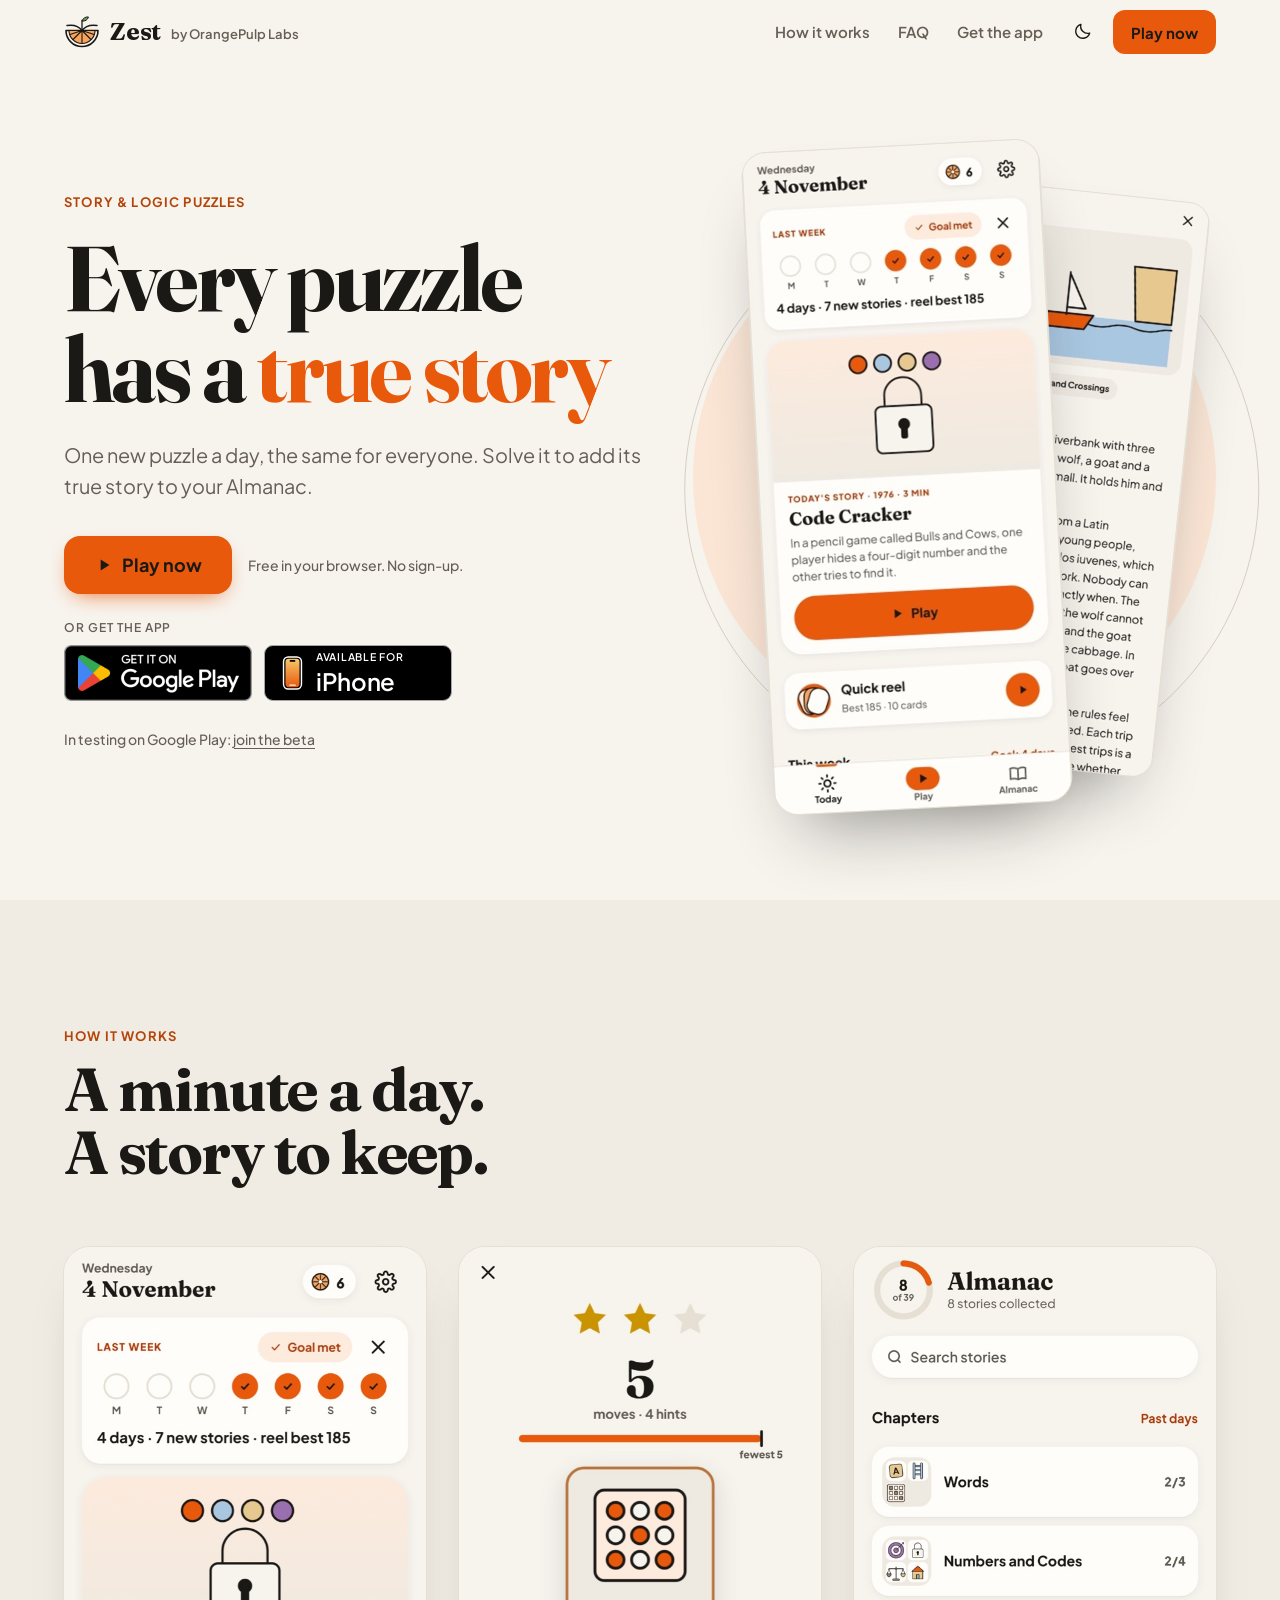
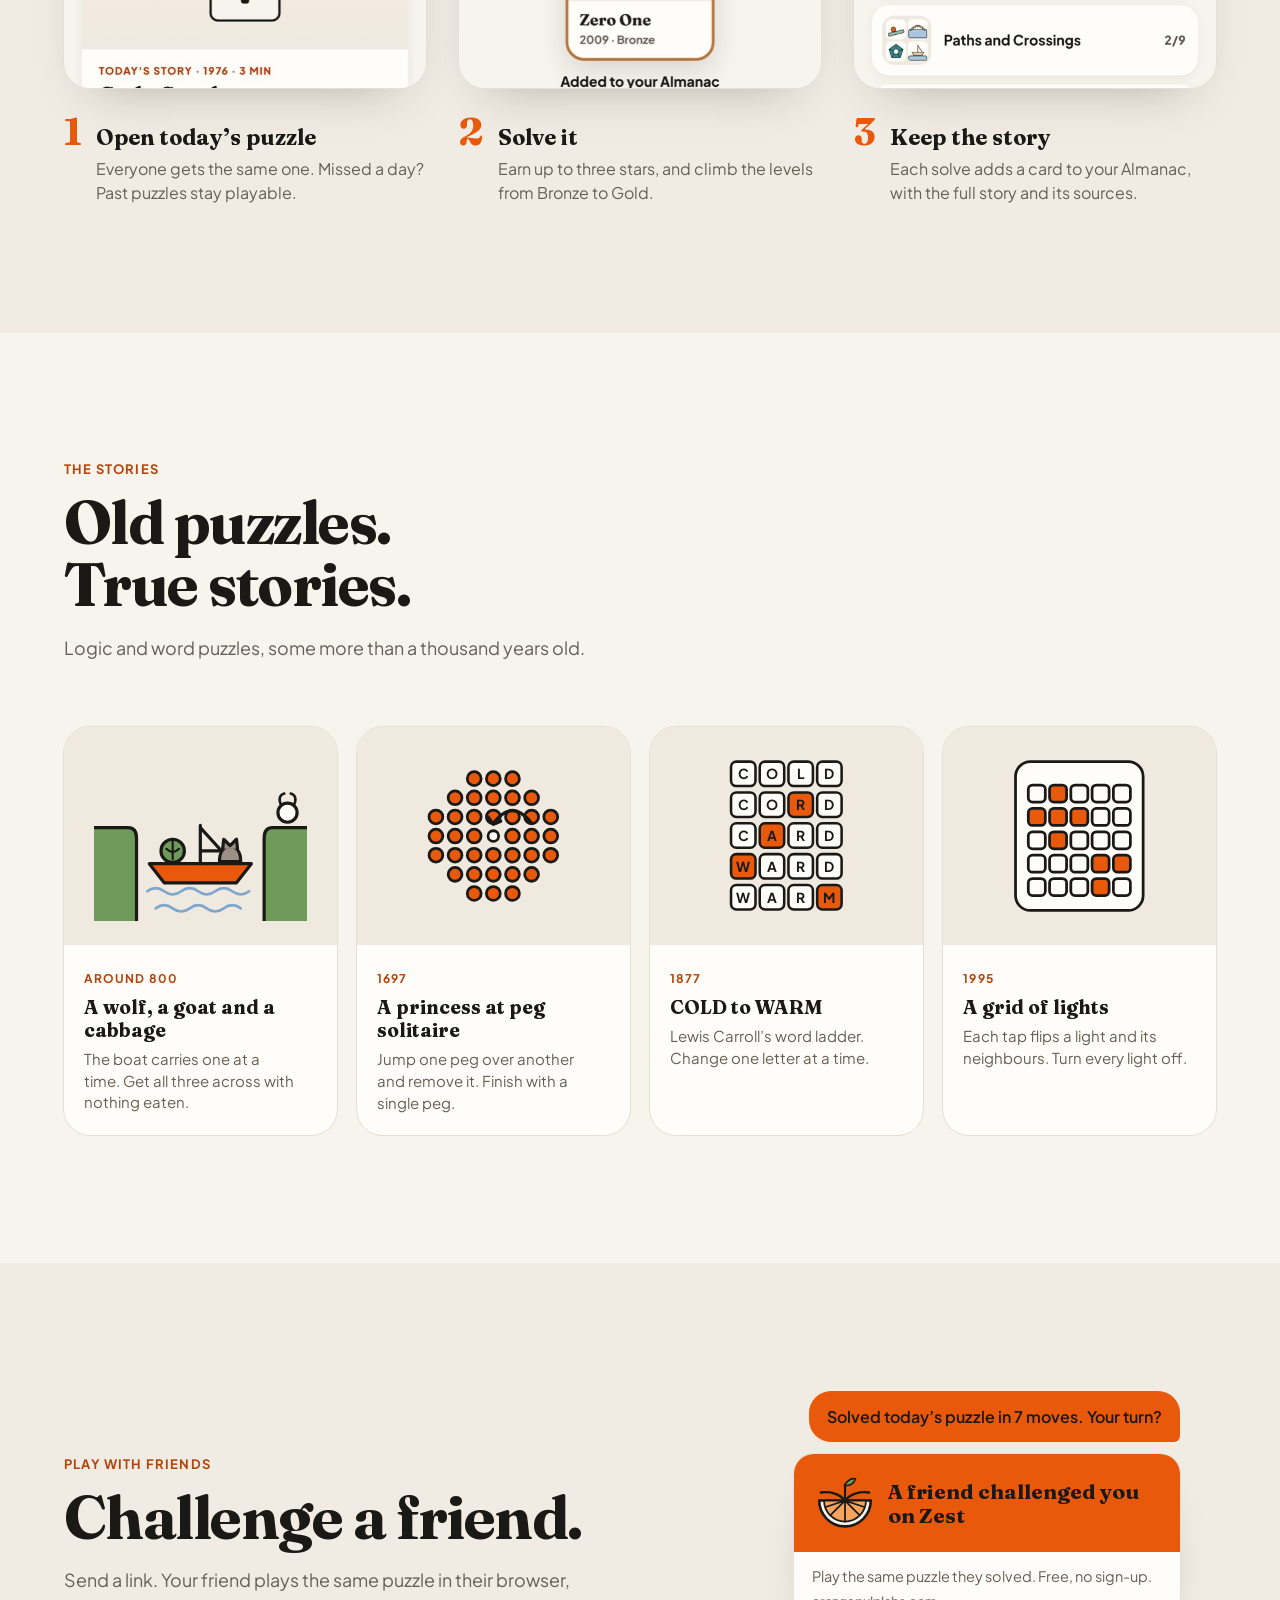
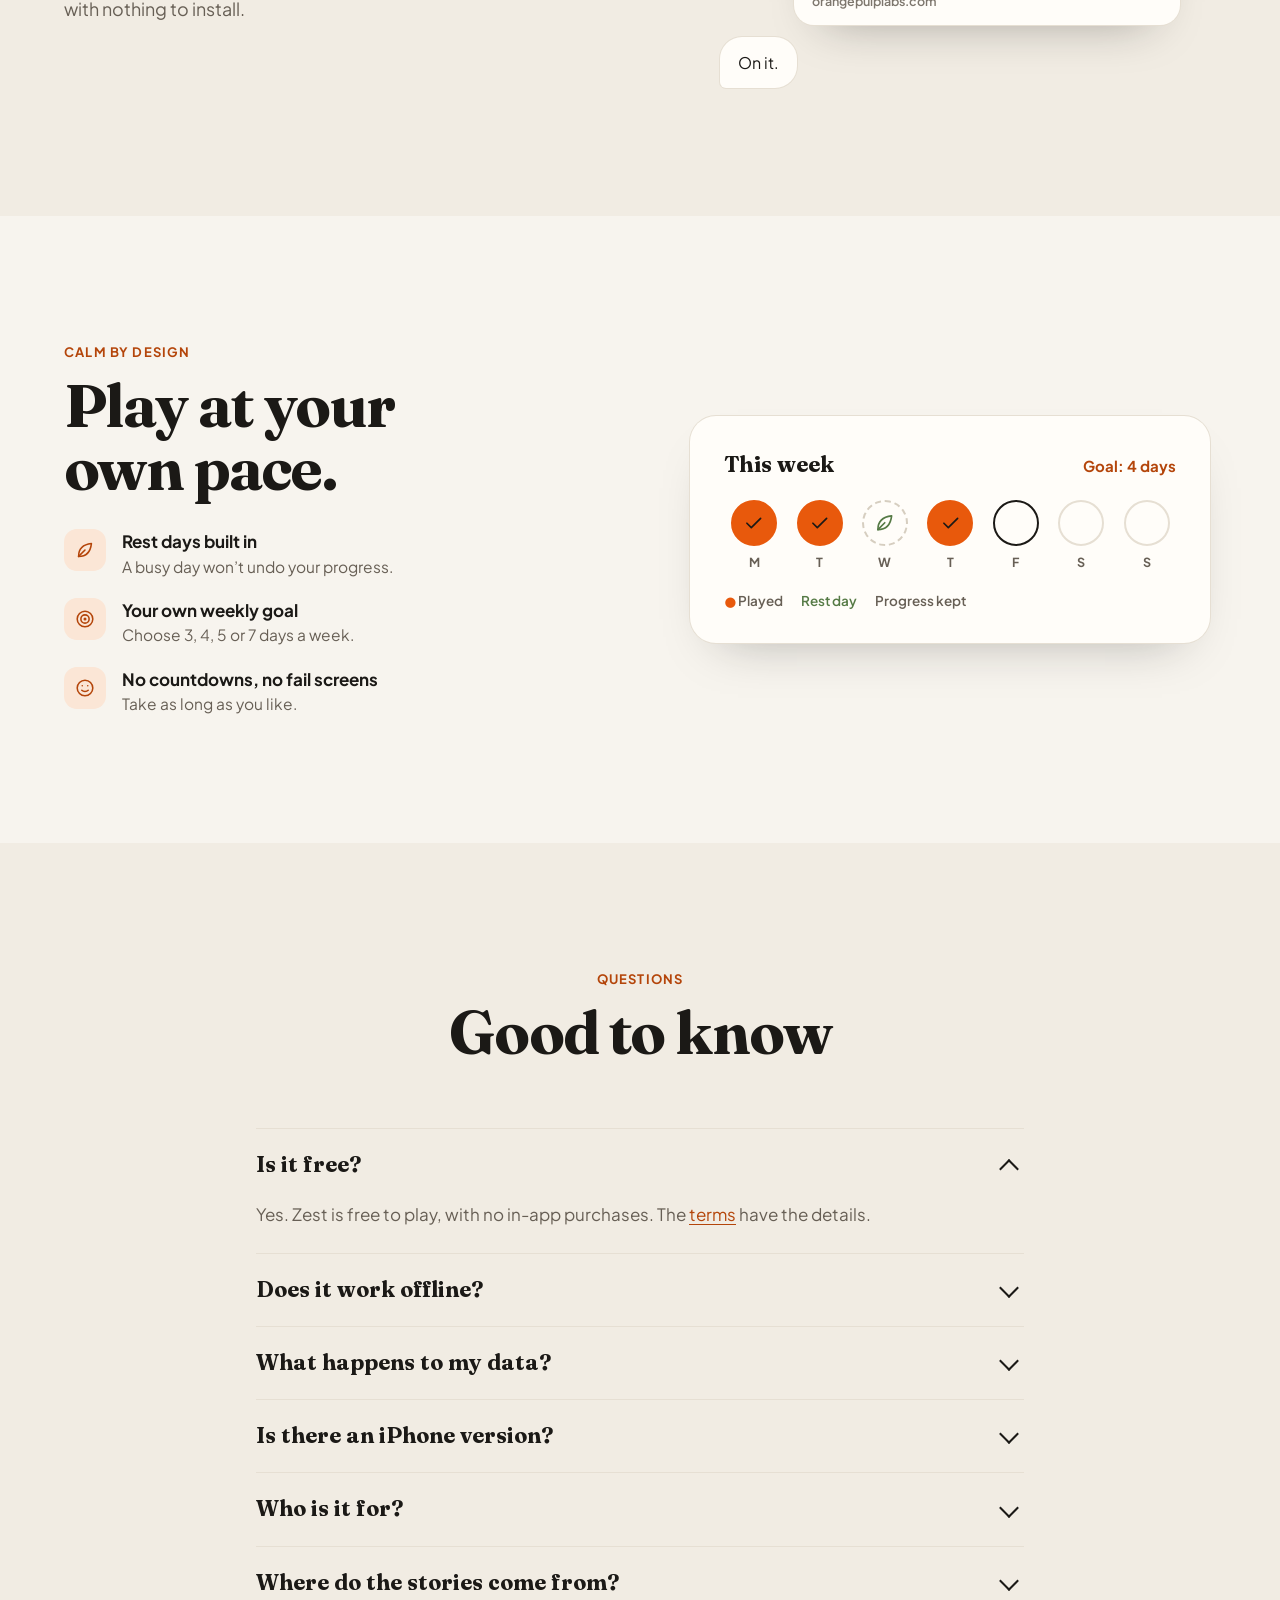
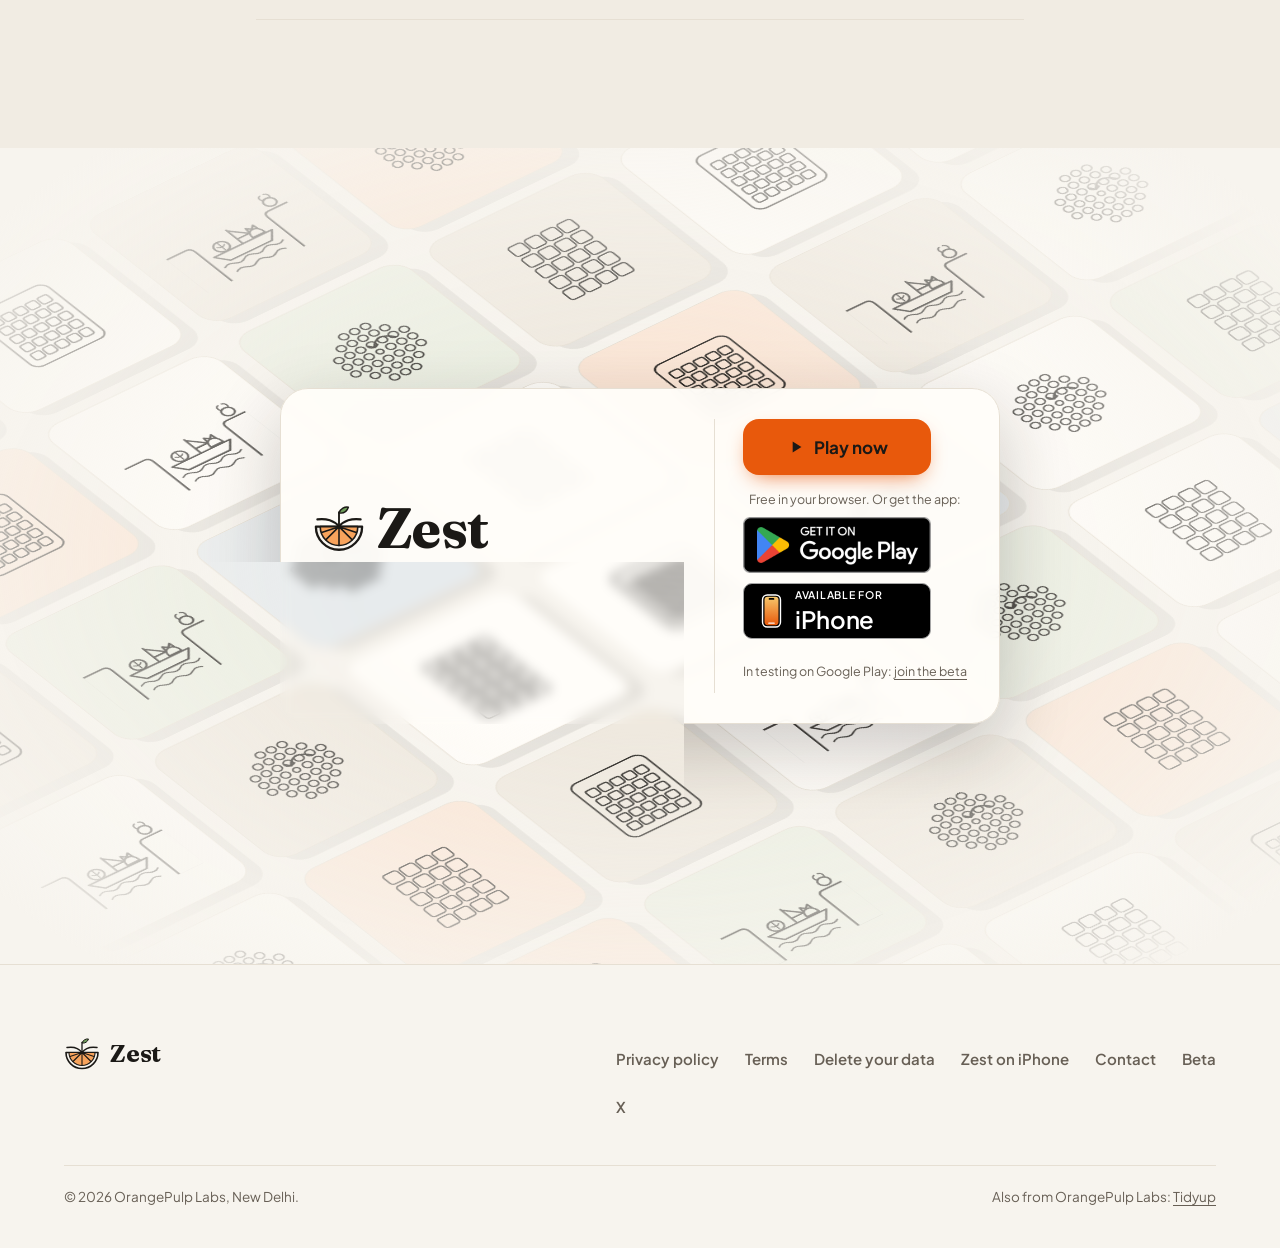
==== commit 12412bf9: "Back to 13+: Terms/Privacy/FAQ; web app with six age bands and 'confirm 13 or older' on Agree and pl" ====
--- a/index.html
+++ b/index.html
@@ -86,7 +86,7 @@
     <details><summary>Does it work offline?</summary><p>Yes. Puzzles and stories are stored on your phone, so the Android app and the iPhone Home Screen app both work without a connection.</p></details>
     <details><summary>What happens to my data?</summary><p>Your progress stays on your phone. The <a href="zest/privacy/">privacy policy</a> lists exactly what we collect, and you can <a href="zest/delete/">delete your data</a> at any time.</p></details>
     <details><summary>Is there an iPhone version?</summary><p>Yes. Open <a href="zest/iphone/">orangepulplabs.com/zest/iphone</a> on your iPhone and add Zest to your Home Screen. It is free, runs full screen and works offline.</p></details>
-    <details><summary>Who is it for?</summary><p>Anyone who enjoys a short puzzle and a good story. Zest is suitable for all ages.</p></details>
+    <details><summary>Who is it for?</summary><p>Anyone aged 13 and up who enjoys a short puzzle and a true story.</p></details>
     <details><summary>Where do the stories come from?</summary><p>From history: every story lists its sources. Spot a mistake? Tap Report a mistake in the app, or <a href="contact/">contact us</a>, and we will check it.</p></details>
   </div>
 </div></section>
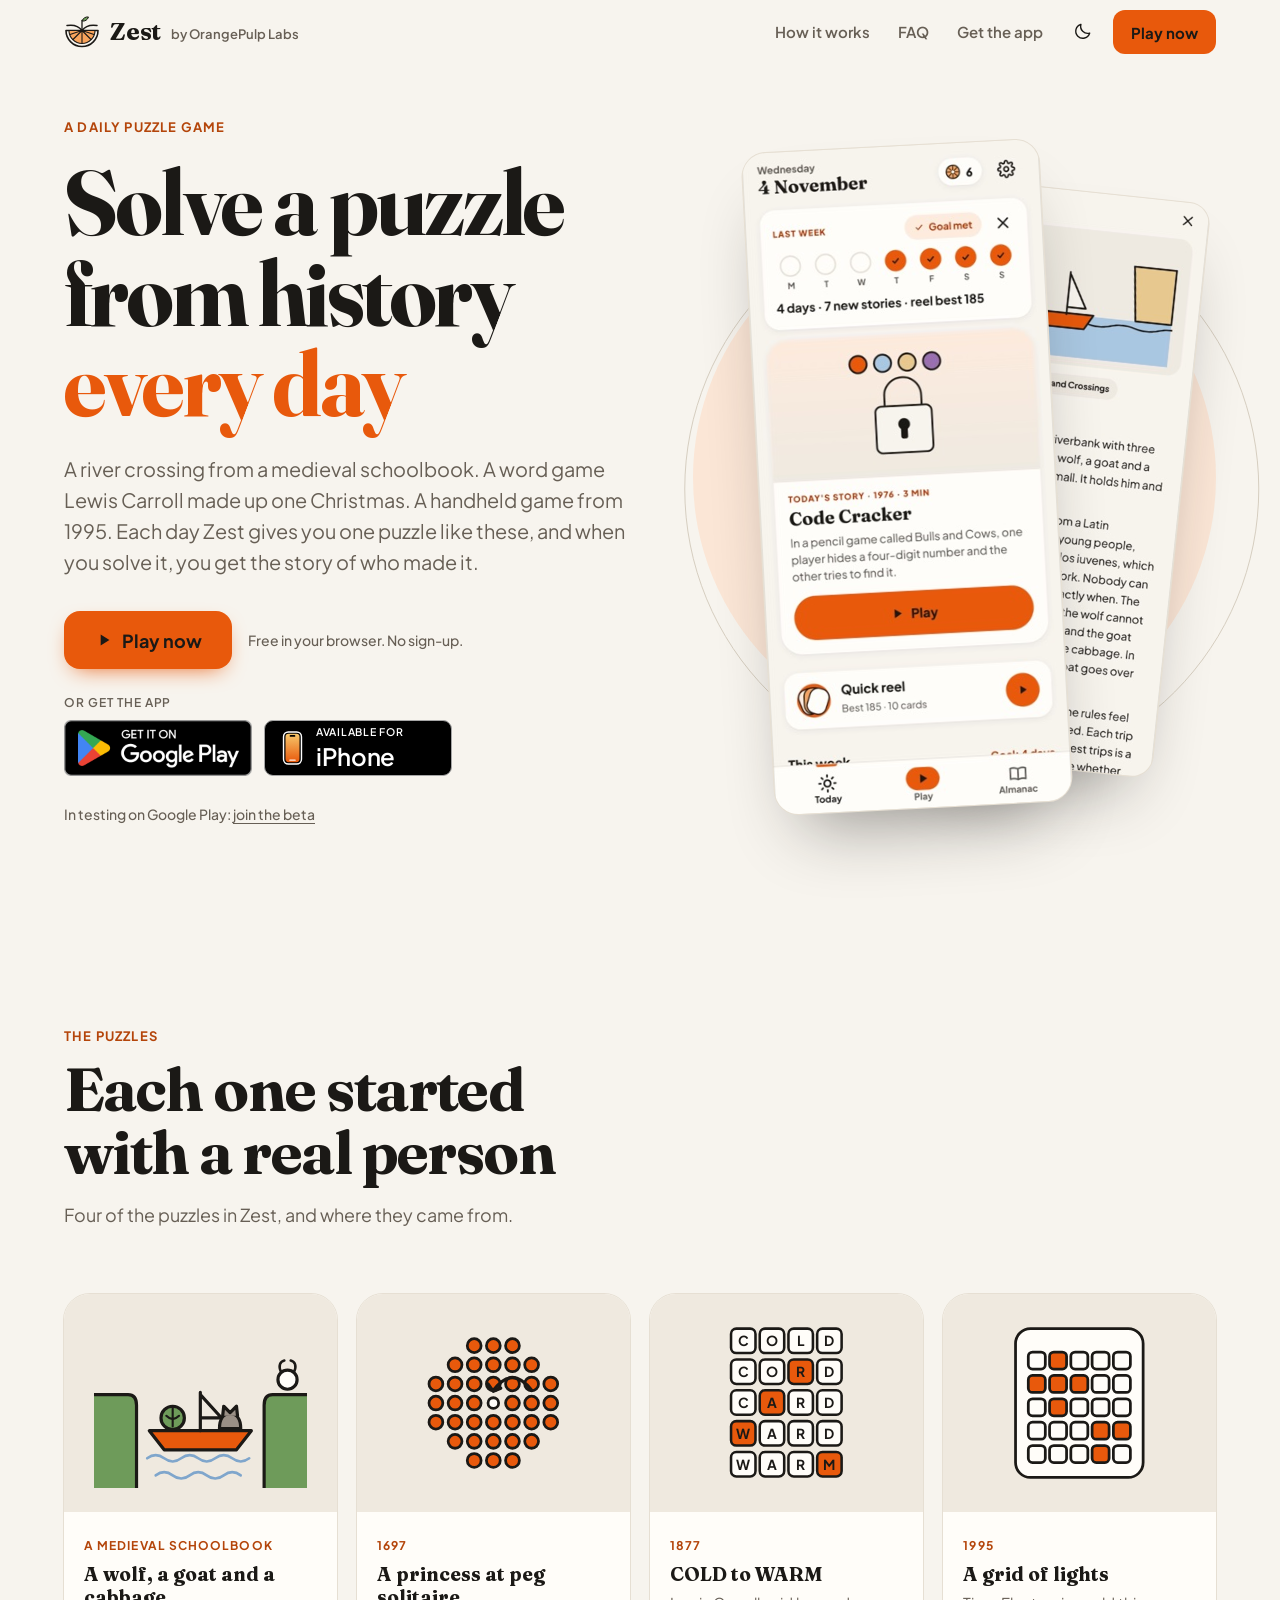
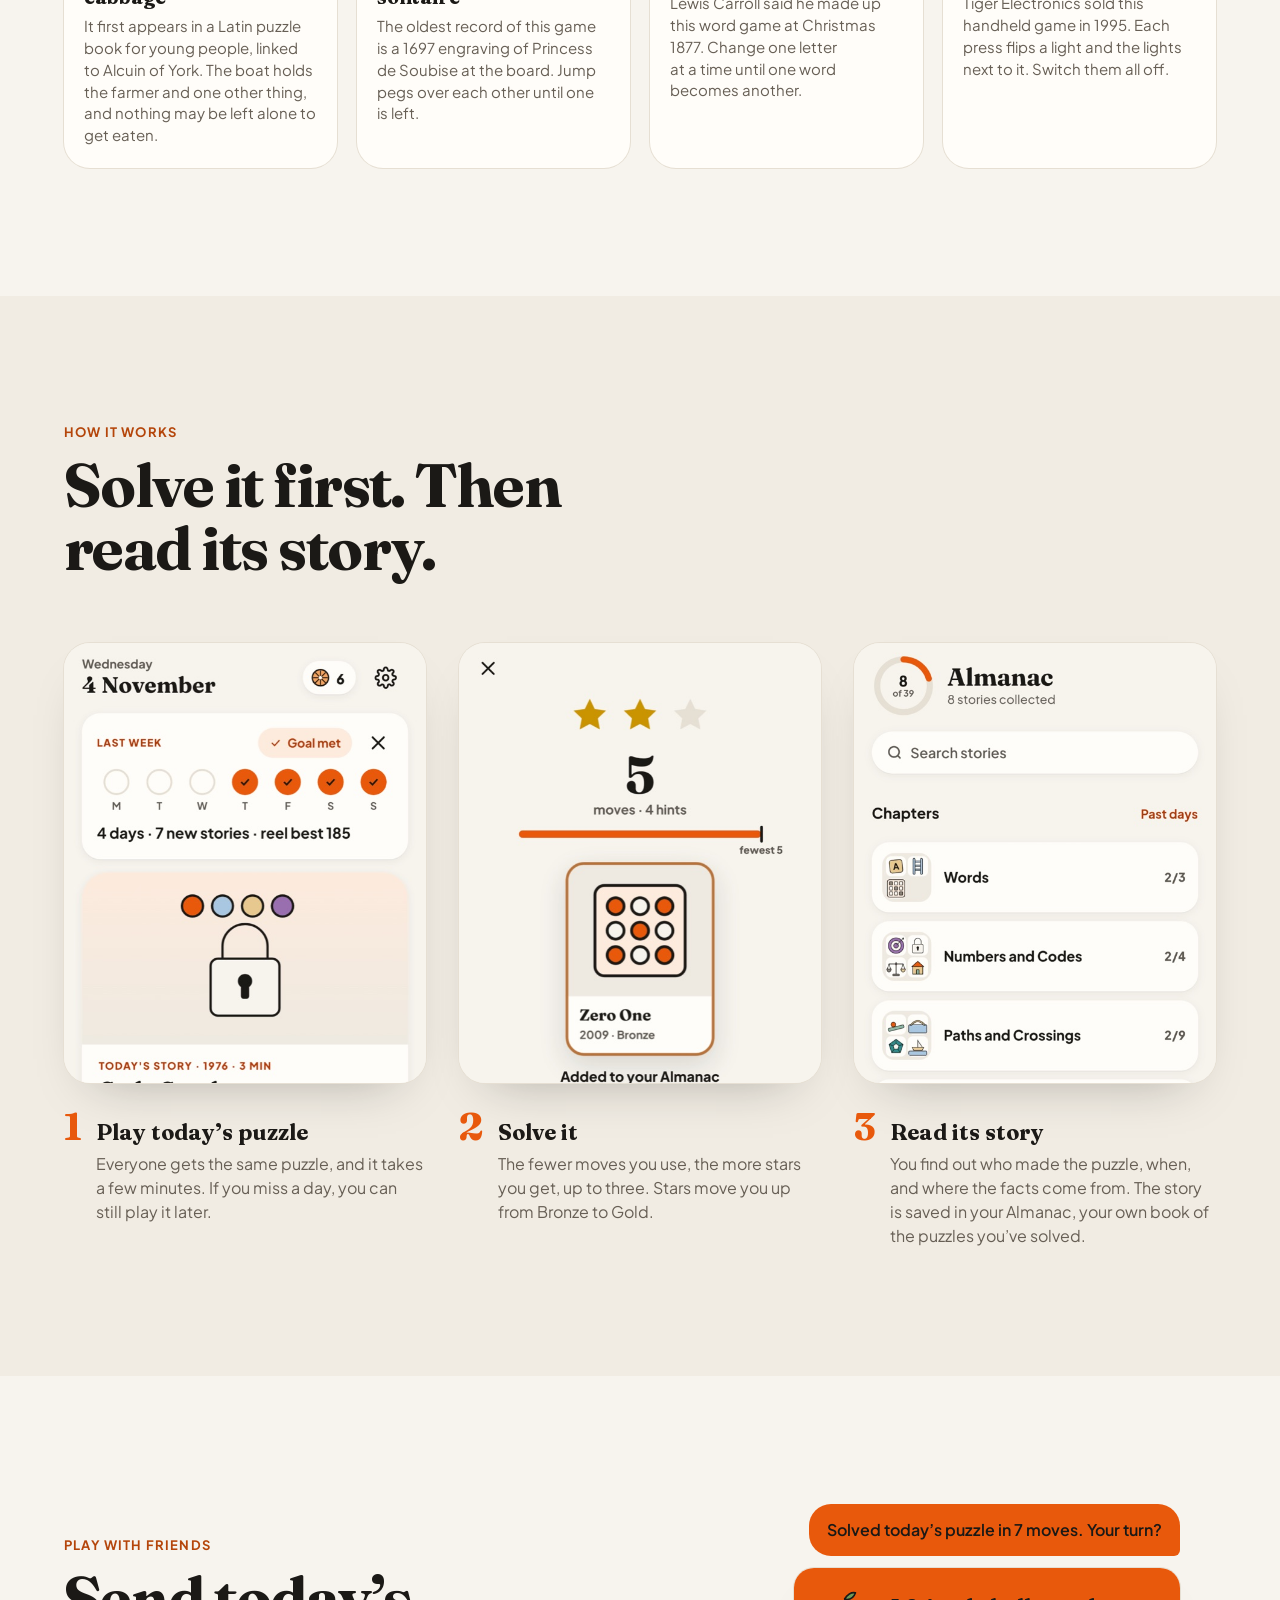
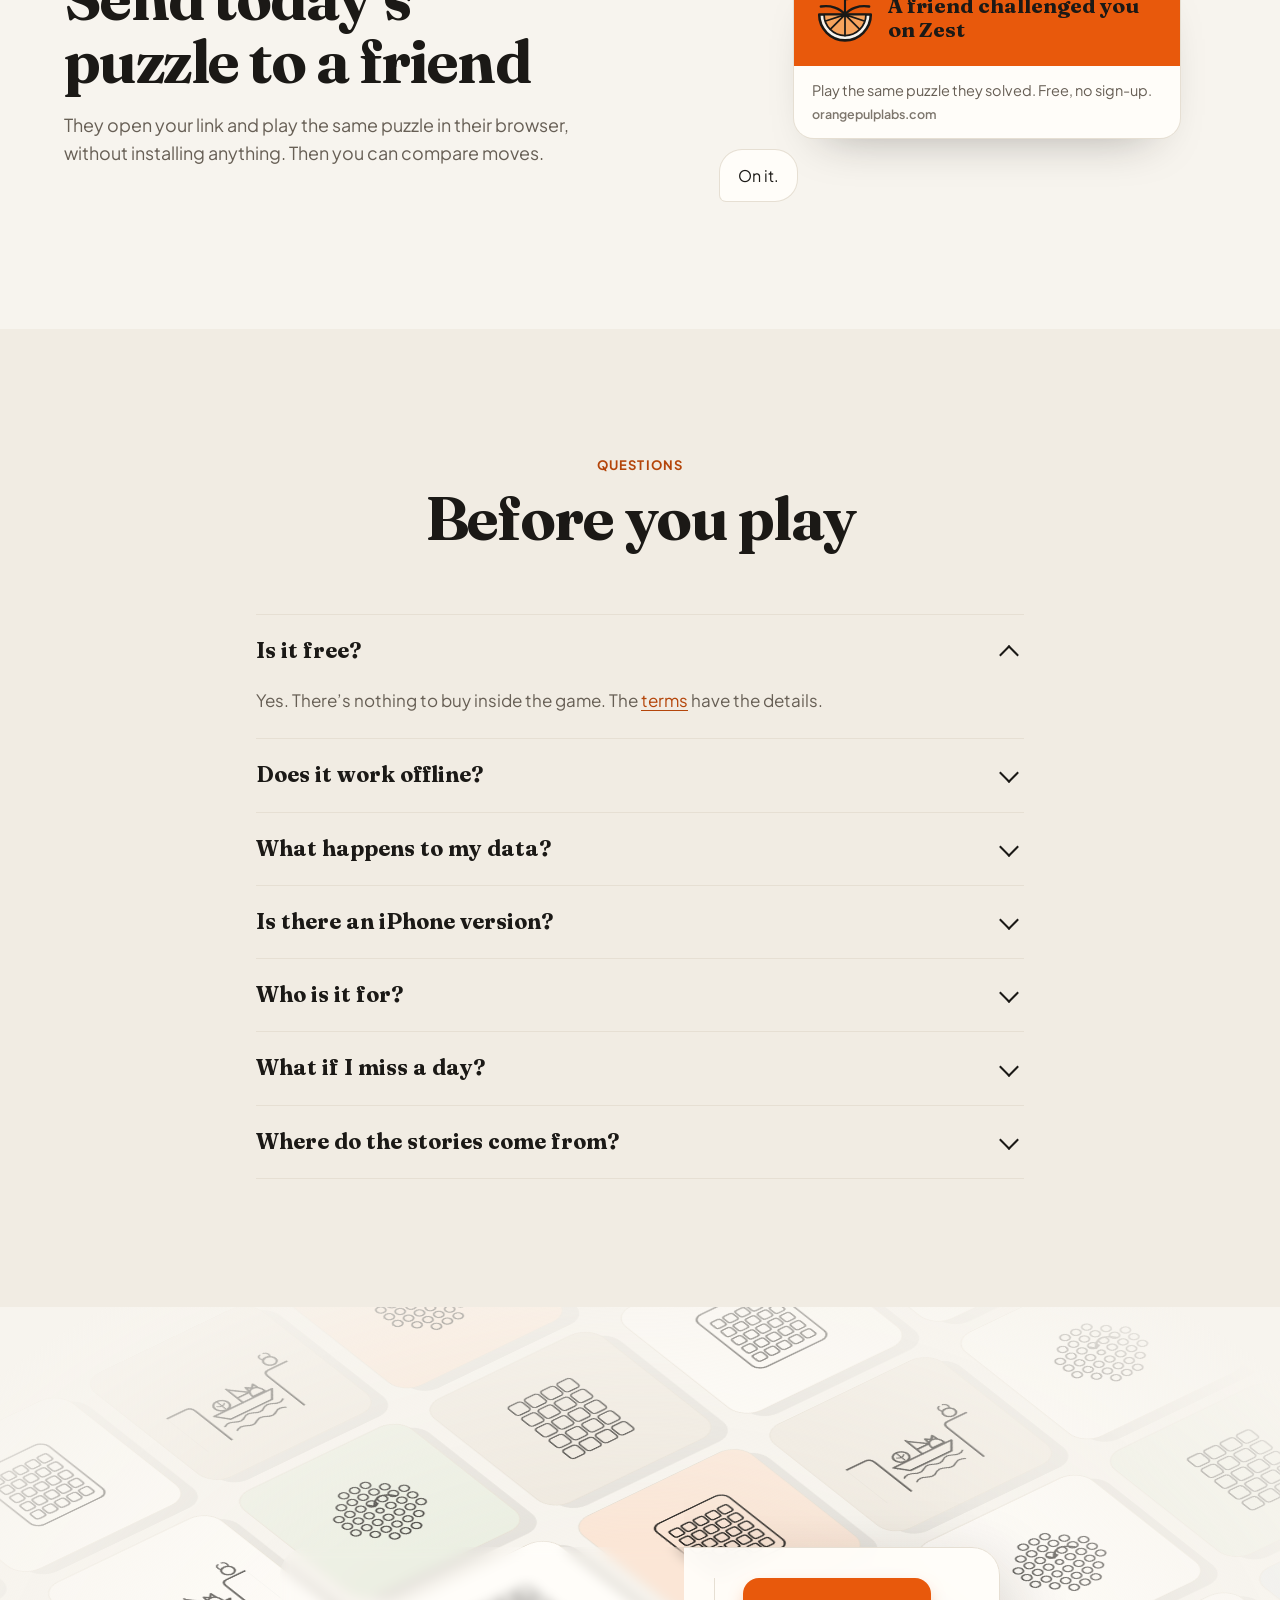
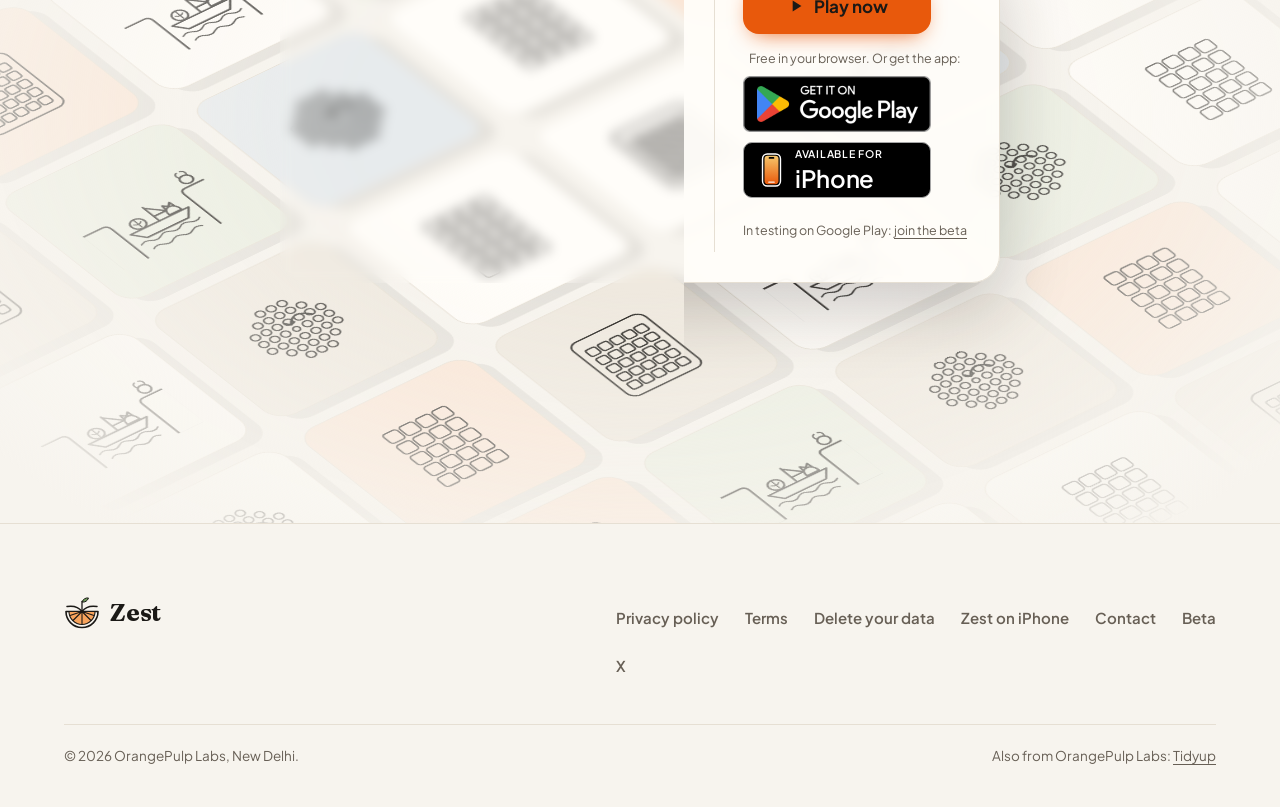
==== commit 7221ad52: "Website copy v3 and web app 1.2.9 (home page, solved screen, longer stories) Co-Authored-By: Claude " ====
--- a/index.html
+++ b/index.html
@@ -1,11 +1,11 @@
 <!doctype html>
 <html lang="en"><head><meta charset="utf-8"><meta name="viewport" content="width=device-width, initial-scale=1">
-<meta http-equiv="Content-Security-Policy" content="default-src 'self'; script-src 'self' 'sha256-17K+ca2HliALn6QeE/yxdGyqIvc7VJhbIALXDg/DHvE=' 'sha256-1xC8x+V7iT5g/WIepPDwEeyD2JltZHSScT3HpR1rFqI=' 'sha256-2jWQ1fPm1wnm7YPznyFtfRL9yvt5GyXLjAqdFqYjXyM=' 'sha256-QTKUewccu4vymS6kCMDNSDtay0EPB0g5P4r34XDZfdQ=' 'sha256-Vh+UP30lNJvGBYWdzZxAUK+y81493YvVL1dWbyquZeo=' 'sha256-pTbb8JbGk4zLvIL3lybxG49K9FkMTjkUg5TY1fs7nts='; style-src 'self' 'unsafe-inline'; img-src 'self' data:; font-src 'self'; connect-src 'self'; object-src 'none'; base-uri 'none'; form-action 'none'"><title>Zest: Story &amp; Logic Puzzles | Every puzzle has a true story.</title><meta name="description" content="One short puzzle a day, and the true story behind it. Free logic puzzles for Android, iPhone and the web. Works offline, no account needed."><meta name="color-scheme" content="light dark">
-<meta property="og:title" content="Zest: Story &amp; Logic Puzzles | Every puzzle has a true story."><meta property="og:description" content="One short puzzle a day, and the true story behind it. Free logic puzzles for Android, iPhone and the web. Works offline, no account needed."><meta property="og:type" content="website"><meta property="og:site_name" content="Zest by OrangePulp Labs"><meta property="og:url" content="https://orangepulplabs.com/">
-<meta property="og:image" content="https://orangepulplabs.com/og-zest.jpg"><meta property="og:image:alt" content="Zest. Every puzzle has a true story."><meta property="og:image:width" content="1200"><meta property="og:image:height" content="630"><meta name="twitter:card" content="summary_large_image">
+<meta http-equiv="Content-Security-Policy" content="default-src 'self'; script-src 'self' 'sha256-17K+ca2HliALn6QeE/yxdGyqIvc7VJhbIALXDg/DHvE=' 'sha256-1xC8x+V7iT5g/WIepPDwEeyD2JltZHSScT3HpR1rFqI=' 'sha256-2jWQ1fPm1wnm7YPznyFtfRL9yvt5GyXLjAqdFqYjXyM=' 'sha256-QTKUewccu4vymS6kCMDNSDtay0EPB0g5P4r34XDZfdQ=' 'sha256-Vh+UP30lNJvGBYWdzZxAUK+y81493YvVL1dWbyquZeo=' 'sha256-pTbb8JbGk4zLvIL3lybxG49K9FkMTjkUg5TY1fs7nts='; style-src 'self' 'unsafe-inline'; img-src 'self' data:; font-src 'self'; connect-src 'self'; object-src 'none'; base-uri 'none'; form-action 'none'"><title>Zest: Story &amp; Logic Puzzles | A puzzle from history, every day.</title><meta name="description" content="A puzzle from history every day, and the true story of where it came from. Free logic puzzles for Android, iPhone and the web. Works offline, no account needed."><meta name="color-scheme" content="light dark">
+<meta property="og:title" content="Zest: Story &amp; Logic Puzzles | A puzzle from history, every day."><meta property="og:description" content="A puzzle from history every day, and the true story of where it came from. Free logic puzzles for Android, iPhone and the web. Works offline, no account needed."><meta property="og:type" content="website"><meta property="og:site_name" content="Zest by OrangePulp Labs"><meta property="og:url" content="https://orangepulplabs.com/">
+<meta property="og:image" content="https://orangepulplabs.com/og-zest.jpg"><meta property="og:image:alt" content="Zest. A puzzle from history, every day."><meta property="og:image:width" content="1200"><meta property="og:image:height" content="630"><meta name="twitter:card" content="summary_large_image">
 <link rel="canonical" href="https://orangepulplabs.com/"><link rel="icon" href="favicon.svg" type="image/svg+xml"><link rel="apple-touch-icon" href="apple-touch-icon.png">
 <link rel="preload" href="fonts/plus-jakarta.woff2" as="font" type="font/woff2" crossorigin><link rel="preload" href="fonts/fraunces-latin.woff2" as="font" type="font/woff2" crossorigin>
-<script>try{var t=localStorage.getItem('theme');if(t)document.documentElement.setAttribute('data-theme',t)}catch(e){}</script><script>(function(){var u=navigator.userAgent||'',q=location.search,c=/[?&]as=ios\b/.test(q)||/iPhone|iPad|iPod/.test(u)||(navigator.platform==='MacIntel'&&navigator.maxTouchPoints>1)?'ios':/[?&]as=android\b/.test(q)||/Android/.test(u)?'android':'desk';document.documentElement.classList.add('zos-'+c)})()</script><link rel="stylesheet" href="style.css?v=b7b6ccda"><script type="application/ld+json">{"@context":"https://schema.org","@type":"Organization","name":"OrangePulp Labs","url":"https://orangepulplabs.com","logo":"https://orangepulplabs.com/apple-touch-icon.png","email":"orangepulplabs@gmail.com","sameAs":["https://x.com/orangepulplabs","https://github.com/orangepulplabs"]}</script><script type="application/ld+json">{"@context":"https://schema.org","@type":"MobileApplication","name":"Zest: Story & Logic Puzzles","operatingSystem":"Android","applicationCategory":"GameApplication","url":"https://play.google.com/store/apps/details?id=com.orangepulplabs.zest","description":"One short puzzle a day, and the true story behind it.","image":"https://orangepulplabs.com/og-zest.jpg","offers":{"@type":"Offer","price":"0","priceCurrency":"USD"},"publisher":{"@type":"Organization","name":"OrangePulp Labs"}}</script></head><body>
+<script>try{var t=localStorage.getItem('theme');if(t)document.documentElement.setAttribute('data-theme',t)}catch(e){}</script><script>(function(){var u=navigator.userAgent||'',q=location.search,c=/[?&]as=ios\b/.test(q)||/iPhone|iPad|iPod/.test(u)||(navigator.platform==='MacIntel'&&navigator.maxTouchPoints>1)?'ios':/[?&]as=android\b/.test(q)||/Android/.test(u)?'android':'desk';document.documentElement.classList.add('zos-'+c)})()</script><link rel="stylesheet" href="style.css?v=b7b6ccda"><script type="application/ld+json">{"@context":"https://schema.org","@type":"Organization","name":"OrangePulp Labs","url":"https://orangepulplabs.com","logo":"https://orangepulplabs.com/apple-touch-icon.png","email":"orangepulplabs@gmail.com","sameAs":["https://x.com/orangepulplabs","https://github.com/orangepulplabs"]}</script><script type="application/ld+json">{"@context":"https://schema.org","@type":"MobileApplication","name":"Zest: Story & Logic Puzzles","operatingSystem":"Android","applicationCategory":"GameApplication","url":"https://play.google.com/store/apps/details?id=com.orangepulplabs.zest","description":"A puzzle from history every day, and the true story of where it came from.","image":"https://orangepulplabs.com/og-zest.jpg","offers":{"@type":"Offer","price":"0","priceCurrency":"USD"},"publisher":{"@type":"Organization","name":"OrangePulp Labs"}}</script></head><body>
 <a class="skip" href="#main">Skip to content</a>
 <header class="site-head"><div class="zw hbar"><a class="brand" href="./" aria-label="Zest, home"><svg class="zm" xmlns="http://www.w3.org/2000/svg" viewBox="18 20 72 66" aria-hidden="true"><path d="M22 50h64a32 32 0 0 1-64 0z" fill="#F7F4EE" stroke="#1B1916" stroke-width="3.2" stroke-linejoin="round"/>
   <path d="M28 50h52a26 26 0 0 1-52 0z" fill="#F7A35C" stroke="#1B1916" stroke-width="2.2" stroke-linejoin="round"/>
@@ -17,10 +17,10 @@
 <main id="main">
 <section class="zhero"><div class="zw">
   <div>
-    <p class="kicker">Story &amp; logic puzzles</p>
-    <h1>Every puzzle has a <em>true story</em></h1>
-    <p class="zlede">One new puzzle a day, the same for everyone. Solve it to add its true story to your Almanac.</p>
-    <div class="cta"><a class="btn primary playnow" href="zest/app/?play"><svg viewBox="0 0 24 24" aria-hidden="true"><path d="M8 5.5v13l10.5-6.5z" fill="currentColor"/></svg>Play now</a><span class="ctanote">Free in your browser. No sign-up.</span></div><p class="also">Or get the app</p><div class="dl dl2"><a class="badge os-a" href="https://play.google.com/store/apps/details?id=com.orangepulplabs.zest" rel="noopener"><img src="img/badges/google-play.png" alt="Get it on Google Play" width="188" height="56"></a><a class="badge ibadge os-i" href="zest/iphone/" role="button" data-iguide aria-haspopup="dialog"><svg viewBox="0 0 22 36" aria-hidden="true"><defs><linearGradient id="ibsun1" x1="0" y1="0" x2="0" y2="1"><stop offset="0" stop-color="#F7C76B"/><stop offset="1" stop-color="#E8590C"/></linearGradient></defs><rect x="1.5" y="1" width="19" height="34" rx="5" fill="#000" stroke="#fff" stroke-width="1.5"/><rect x="3.6" y="3" width="14.8" height="30" rx="3.3" fill="url(#ibsun1)"/><rect x="8" y="4.3" width="6" height="1.9" rx=".95" fill="#000"/><rect x="7.5" y="30.2" width="7" height="1.3" rx=".65" fill="#fff" opacity=".9"/></svg><span><small>Available for</small><b>iPhone</b></span></a><p class="dlnote os-a">In testing on Google Play: <a href="beta/">join the beta</a></p></div><p class="mline os-a"><a href="https://play.google.com/store/apps/details?id=com.orangepulplabs.zest" rel="noopener">Or get it on Google Play</a></p><p class="mline os-i"><a href="zest/iphone/" data-iguide>Add Zest to your Home Screen</a></p><a class="zstory" href="zest/app/?play"><div class="art" aria-hidden="true"><svg viewBox="0 0 200 160" role="img" aria-label="A five by five grid of lights, some on and some off" fill="none" stroke="currentColor" stroke-width="2.6" stroke-linejoin="round"><rect class="p" x="40" y="10" width="120" height="140" rx="14"/><rect class="p" x="52" y="32" width="16" height="16" rx="4"/><rect class="o" x="72" y="32" width="16" height="16" rx="4"/><rect class="p" x="92" y="32" width="16" height="16" rx="4"/><rect class="p" x="112" y="32" width="16" height="16" rx="4"/><rect class="p" x="132" y="32" width="16" height="16" rx="4"/><rect class="o" x="52" y="54" width="16" height="16" rx="4"/><rect class="o" x="72" y="54" width="16" height="16" rx="4"/><rect class="o" x="92" y="54" width="16" height="16" rx="4"/><rect class="p" x="112" y="54" width="16" height="16" rx="4"/><rect class="p" x="132" y="54" width="16" height="16" rx="4"/><rect class="p" x="52" y="76" width="16" height="16" rx="4"/><rect class="o" x="72" y="76" width="16" height="16" rx="4"/><rect class="p" x="92" y="76" width="16" height="16" rx="4"/><rect class="p" x="112" y="76" width="16" height="16" rx="4"/><rect class="p" x="132" y="76" width="16" height="16" rx="4"/><rect class="p" x="52" y="98" width="16" height="16" rx="4"/><rect class="p" x="72" y="98" width="16" height="16" rx="4"/><rect class="p" x="92" y="98" width="16" height="16" rx="4"/><rect class="o" x="112" y="98" width="16" height="16" rx="4"/><rect class="o" x="132" y="98" width="16" height="16" rx="4"/><rect class="p" x="52" y="120" width="16" height="16" rx="4"/><rect class="p" x="72" y="120" width="16" height="16" rx="4"/><rect class="p" x="92" y="120" width="16" height="16" rx="4"/><rect class="o" x="112" y="120" width="16" height="16" rx="4"/><rect class="p" x="132" y="120" width="16" height="16" rx="4"/></svg></div><div class="body"><span class="meta">Your first puzzle &middot; 1995</span><h3>A grid of lights</h3><p>Each tap flips a light and its neighbours. Turn every light off.</p><span class="go"><svg viewBox="0 0 24 24" aria-hidden="true"><path d="M8 5.5v13l10.5-6.5z" fill="currentColor"/></svg>Play it now</span></div></a>
+    <p class="kicker">A daily puzzle game</p>
+    <h1>Solve a puzzle from history <em>every day</em></h1>
+    <p class="zlede">A river crossing from a medieval schoolbook. A word game Lewis Carroll made up one Christmas. A handheld game from 1995. Each day Zest gives you one puzzle like these, and when you solve it, you get the story of who made it.</p>
+    <div class="cta"><a class="btn primary playnow" href="zest/app/?play"><svg viewBox="0 0 24 24" aria-hidden="true"><path d="M8 5.5v13l10.5-6.5z" fill="currentColor"/></svg>Play now</a><span class="ctanote">Free in your browser. No sign-up.</span></div><p class="also">Or get the app</p><div class="dl dl2"><a class="badge os-a" href="https://play.google.com/store/apps/details?id=com.orangepulplabs.zest" rel="noopener"><img src="img/badges/google-play.png" alt="Get it on Google Play" width="188" height="56"></a><a class="badge ibadge os-i" href="zest/iphone/" role="button" data-iguide aria-haspopup="dialog"><svg viewBox="0 0 22 36" aria-hidden="true"><defs><linearGradient id="ibsun1" x1="0" y1="0" x2="0" y2="1"><stop offset="0" stop-color="#F7C76B"/><stop offset="1" stop-color="#E8590C"/></linearGradient></defs><rect x="1.5" y="1" width="19" height="34" rx="5" fill="#000" stroke="#fff" stroke-width="1.5"/><rect x="3.6" y="3" width="14.8" height="30" rx="3.3" fill="url(#ibsun1)"/><rect x="8" y="4.3" width="6" height="1.9" rx=".95" fill="#000"/><rect x="7.5" y="30.2" width="7" height="1.3" rx=".65" fill="#fff" opacity=".9"/></svg><span><small>Available for</small><b>iPhone</b></span></a><p class="dlnote os-a">In testing on Google Play: <a href="beta/">join the beta</a></p></div><p class="mline os-a"><a href="https://play.google.com/store/apps/details?id=com.orangepulplabs.zest" rel="noopener">Or get it on Google Play</a></p><p class="mline os-i"><a href="zest/iphone/" data-iguide>Add Zest to your Home Screen</a></p><a class="zstory" href="zest/app/?play"><div class="art" aria-hidden="true"><svg viewBox="0 0 200 160" role="img" aria-label="A five by five grid of lights, some on and some off" fill="none" stroke="currentColor" stroke-width="2.6" stroke-linejoin="round"><rect class="p" x="40" y="10" width="120" height="140" rx="14"/><rect class="p" x="52" y="32" width="16" height="16" rx="4"/><rect class="o" x="72" y="32" width="16" height="16" rx="4"/><rect class="p" x="92" y="32" width="16" height="16" rx="4"/><rect class="p" x="112" y="32" width="16" height="16" rx="4"/><rect class="p" x="132" y="32" width="16" height="16" rx="4"/><rect class="o" x="52" y="54" width="16" height="16" rx="4"/><rect class="o" x="72" y="54" width="16" height="16" rx="4"/><rect class="o" x="92" y="54" width="16" height="16" rx="4"/><rect class="p" x="112" y="54" width="16" height="16" rx="4"/><rect class="p" x="132" y="54" width="16" height="16" rx="4"/><rect class="p" x="52" y="76" width="16" height="16" rx="4"/><rect class="o" x="72" y="76" width="16" height="16" rx="4"/><rect class="p" x="92" y="76" width="16" height="16" rx="4"/><rect class="p" x="112" y="76" width="16" height="16" rx="4"/><rect class="p" x="132" y="76" width="16" height="16" rx="4"/><rect class="p" x="52" y="98" width="16" height="16" rx="4"/><rect class="p" x="72" y="98" width="16" height="16" rx="4"/><rect class="p" x="92" y="98" width="16" height="16" rx="4"/><rect class="o" x="112" y="98" width="16" height="16" rx="4"/><rect class="o" x="132" y="98" width="16" height="16" rx="4"/><rect class="p" x="52" y="120" width="16" height="16" rx="4"/><rect class="p" x="72" y="120" width="16" height="16" rx="4"/><rect class="p" x="92" y="120" width="16" height="16" rx="4"/><rect class="o" x="112" y="120" width="16" height="16" rx="4"/><rect class="p" x="132" y="120" width="16" height="16" rx="4"/></svg></div><div class="body"><span class="meta">Your first puzzle &middot; 1995</span><h3>A grid of lights</h3><p>Tiger Electronics sold this handheld game in 1995. Each press flips a light and the lights next to it. Switch them all off.</p><span class="go"><svg viewBox="0 0 24 24" aria-hidden="true"><path d="M8 5.5v13l10.5-6.5z" fill="currentColor"/></svg>Play it now</span></div></a>
   </div>
   <div class="zphones" aria-hidden="true"><div class="zsun"></div>
     <img class="zphone back" src="img/zest/05-story.jpg" srcset="img/zest/05-story-330.jpg 330w, img/zest/05-story.jpg 600w" sizes="(max-width: 900px) 42vw, 300px" width="600" height="1337" alt="" decoding="async">
@@ -28,31 +28,31 @@
   </div>
 </div></section>
 
-<section class="zsec zband" id="how"><div class="zw">
-  <div class="zhead rv"><p class="eyebrow">How it works</p><h2>A minute a day. A story to keep.</h2></div>
-  <ol class="msteps"><li><span class="n">1</span><div><b>Open today&rsquo;s puzzle</b><small>One puzzle a day, the same for everyone.</small></div></li><li><span class="n">2</span><div><b>Solve it</b><small>A minute or two. Earn up to three stars.</small></div></li><li><span class="n">3</span><div><b>Keep the story</b><small>It goes into your Almanac, with its sources.</small></div></li></ol><ol class="zsteps">
-    <li class="zstep rv"><figure><img src="img/zest/how-1.jpg" width="600" height="730" alt="Zest's Today screen: today's story card with a Play button" loading="lazy" decoding="async"></figure>
-      <div class="t"><span class="n">1</span><div><h3>Open today&rsquo;s puzzle</h3><p>Everyone gets the same one. Missed a day? Past puzzles stay playable.</p></div></div></li>
-    <li class="zstep rv"><figure><img src="img/zest/how-2.jpg" width="600" height="730" alt="A solved puzzle: two stars, 5 moves, and the Zero One card added to the Almanac" loading="lazy" decoding="async"></figure>
-      <div class="t"><span class="n">2</span><div><h3>Solve it</h3><p>Earn up to three stars, and climb the levels from Bronze to Gold.</p></div></div></li>
-    <li class="zstep rv"><figure><img src="img/zest/how-3.jpg" width="600" height="730" alt="The Almanac: collected stories, grouped in themed chapters" loading="lazy" decoding="async"></figure>
-      <div class="t"><span class="n">3</span><div><h3>Keep the story</h3><p>Each solve adds a card to your Almanac, with the full story and its sources.</p></div></div></li>
-  </ol>
-</div></section>
-
 <section class="zsec" id="stories"><div class="zw">
-  <div class="zhead rv"><p class="eyebrow">The stories</p><h2>Old puzzles. True stories.</h2><p>Logic and word puzzles, some more than a thousand years old.</p></div>
+  <div class="zhead rv"><p class="eyebrow">The puzzles</p><h2>Each one started with a real person</h2><p>Four of the puzzles in Zest, and where they came from.</p></div>
   <div class="zart"><figure class="ztile rv"><div class="art"><svg viewBox="0 0 200 160" role="img" aria-label="A boat crossing a river with a wolf and a cabbage, a goat waiting on the far bank" fill="none" stroke="currentColor" stroke-width="3" stroke-linejoin="round" stroke-linecap="round">
 <path class="g" d="M-2 72h34c6 0 8 4 8 10v80H-2z"/><path class="g" d="M202 72h-34c-6 0-8 4-8 10v80h42z"/>
 <path class="bs" d="M50 132q8-6 16 0t16 0 16 0 16 0 16 0 16 0M58 148q8-6 16 0t16 0 16 0 16 0 16 0" stroke-width="2.4"/>
 <path class="o" d="M52 106h96l-14 18H66z"/><path d="M100 106V70M100 72l20 22h-20"/>
 <circle class="g" cx="74" cy="94" r="11"/><path d="M68 92c4 4 8 4 12 0M74 84v18" stroke-width="2"/>
 <path class="w" d="M118 104c0-9 4-14 10-14s10 5 10 14z"/><path class="w" d="M121 92l1-9 6 6 6-6 1 9"/>
-<circle class="p" cx="182" cy="58" r="9"/><path d="M176 51c-3-6-1-10 3-11M188 51c3-6 1-10-3-11" stroke-width="2.4"/></svg></div><figcaption><span class="yr">Around 800</span><h3>A wolf, a goat and a cabbage</h3><p>The boat carries one at a time. Get all three across with nothing eaten.</p></figcaption></figure><figure class="ztile rv"><div class="art"><svg viewBox="0 0 200 160" role="img" aria-label="A peg solitaire board: one peg jumps over another into an empty hole" fill="none" stroke="currentColor" stroke-width="2.6" stroke-linejoin="round" stroke-linecap="round"><circle class="o" cx="82" cy="26" r="6.5"/><circle class="o" cx="100" cy="26" r="6.5"/><circle class="o" cx="118" cy="26" r="6.5"/><circle class="o" cx="64" cy="44" r="6.5"/><circle class="o" cx="82" cy="44" r="6.5"/><circle class="o" cx="100" cy="44" r="6.5"/><circle class="o" cx="118" cy="44" r="6.5"/><circle class="o" cx="136" cy="44" r="6.5"/><circle class="o" cx="46" cy="62" r="6.5"/><circle class="o" cx="64" cy="62" r="6.5"/><circle class="o" cx="82" cy="62" r="6.5"/><circle class="o" cx="100" cy="62" r="6.5"/><circle class="o" cx="118" cy="62" r="6.5"/><circle class="o" cx="136" cy="62" r="6.5"/><circle class="o" cx="154" cy="62" r="6.5"/><circle class="o" cx="46" cy="80" r="6.5"/><circle class="o" cx="64" cy="80" r="6.5"/><circle class="o" cx="82" cy="80" r="6.5"/><circle class="p" cx="100" cy="80" r="5"/><circle class="o" cx="118" cy="80" r="6.5"/><circle class="o" cx="136" cy="80" r="6.5"/><circle class="o" cx="154" cy="80" r="6.5"/><circle class="o" cx="46" cy="98" r="6.5"/><circle class="o" cx="64" cy="98" r="6.5"/><circle class="o" cx="82" cy="98" r="6.5"/><circle class="o" cx="100" cy="98" r="6.5"/><circle class="o" cx="118" cy="98" r="6.5"/><circle class="o" cx="136" cy="98" r="6.5"/><circle class="o" cx="154" cy="98" r="6.5"/><circle class="o" cx="64" cy="116" r="6.5"/><circle class="o" cx="82" cy="116" r="6.5"/><circle class="o" cx="100" cy="116" r="6.5"/><circle class="o" cx="118" cy="116" r="6.5"/><circle class="o" cx="136" cy="116" r="6.5"/><circle class="o" cx="82" cy="134" r="6.5"/><circle class="o" cx="100" cy="134" r="6.5"/><circle class="o" cx="118" cy="134" r="6.5"/><path d="M136 68q-18-24-36 0" stroke-width="3"/><path d="M95 62l5 7 7-3" stroke-width="3"/></svg></div><figcaption><span class="yr">1697</span><h3>A princess at peg solitaire</h3><p>Jump one peg over another and remove it. Finish with a single peg.</p></figcaption></figure><figure class="ztile rv"><div class="art"><svg viewBox="0 0 200 160" role="img" aria-label="COLD, CORD, CARD, WARD, WARM: one letter changes each step" fill="none" stroke="currentColor" stroke-width="2.4" stroke-linejoin="round"><rect class="p" x="48" y="10" width="23" height="23" rx="5"/><text x="59.5" y="26.5" text-anchor="middle" stroke="none">C</text><rect class="p" x="75" y="10" width="23" height="23" rx="5"/><text x="86.5" y="26.5" text-anchor="middle" stroke="none">O</text><rect class="p" x="102" y="10" width="23" height="23" rx="5"/><text x="113.5" y="26.5" text-anchor="middle" stroke="none">L</text><rect class="p" x="129" y="10" width="23" height="23" rx="5"/><text x="140.5" y="26.5" text-anchor="middle" stroke="none">D</text><rect class="p" x="48" y="39" width="23" height="23" rx="5"/><text x="59.5" y="55.5" text-anchor="middle" stroke="none">C</text><rect class="p" x="75" y="39" width="23" height="23" rx="5"/><text x="86.5" y="55.5" text-anchor="middle" stroke="none">O</text><rect class="o" x="102" y="39" width="23" height="23" rx="5"/><text class="k" x="113.5" y="55.5" text-anchor="middle" stroke="none">R</text><rect class="p" x="129" y="39" width="23" height="23" rx="5"/><text x="140.5" y="55.5" text-anchor="middle" stroke="none">D</text><rect class="p" x="48" y="68" width="23" height="23" rx="5"/><text x="59.5" y="84.5" text-anchor="middle" stroke="none">C</text><rect class="o" x="75" y="68" width="23" height="23" rx="5"/><text class="k" x="86.5" y="84.5" text-anchor="middle" stroke="none">A</text><rect class="p" x="102" y="68" width="23" height="23" rx="5"/><text x="113.5" y="84.5" text-anchor="middle" stroke="none">R</text><rect class="p" x="129" y="68" width="23" height="23" rx="5"/><text x="140.5" y="84.5" text-anchor="middle" stroke="none">D</text><rect class="o" x="48" y="97" width="23" height="23" rx="5"/><text class="k" x="59.5" y="113.5" text-anchor="middle" stroke="none">W</text><rect class="p" x="75" y="97" width="23" height="23" rx="5"/><text x="86.5" y="113.5" text-anchor="middle" stroke="none">A</text><rect class="p" x="102" y="97" width="23" height="23" rx="5"/><text x="113.5" y="113.5" text-anchor="middle" stroke="none">R</text><rect class="p" x="129" y="97" width="23" height="23" rx="5"/><text x="140.5" y="113.5" text-anchor="middle" stroke="none">D</text><rect class="p" x="48" y="126" width="23" height="23" rx="5"/><text x="59.5" y="142.5" text-anchor="middle" stroke="none">W</text><rect class="p" x="75" y="126" width="23" height="23" rx="5"/><text x="86.5" y="142.5" text-anchor="middle" stroke="none">A</text><rect class="p" x="102" y="126" width="23" height="23" rx="5"/><text x="113.5" y="142.5" text-anchor="middle" stroke="none">R</text><rect class="o" x="129" y="126" width="23" height="23" rx="5"/><text class="k" x="140.5" y="142.5" text-anchor="middle" stroke="none">M</text></svg></div><figcaption><span class="yr">1877</span><h3>COLD to WARM</h3><p>Lewis Carroll&rsquo;s word ladder. Change one letter at a time.</p></figcaption></figure><figure class="ztile rv"><div class="art"><svg viewBox="0 0 200 160" role="img" aria-label="A five by five grid of lights, some on and some off" fill="none" stroke="currentColor" stroke-width="2.6" stroke-linejoin="round"><rect class="p" x="40" y="10" width="120" height="140" rx="14"/><rect class="p" x="52" y="32" width="16" height="16" rx="4"/><rect class="o" x="72" y="32" width="16" height="16" rx="4"/><rect class="p" x="92" y="32" width="16" height="16" rx="4"/><rect class="p" x="112" y="32" width="16" height="16" rx="4"/><rect class="p" x="132" y="32" width="16" height="16" rx="4"/><rect class="o" x="52" y="54" width="16" height="16" rx="4"/><rect class="o" x="72" y="54" width="16" height="16" rx="4"/><rect class="o" x="92" y="54" width="16" height="16" rx="4"/><rect class="p" x="112" y="54" width="16" height="16" rx="4"/><rect class="p" x="132" y="54" width="16" height="16" rx="4"/><rect class="p" x="52" y="76" width="16" height="16" rx="4"/><rect class="o" x="72" y="76" width="16" height="16" rx="4"/><rect class="p" x="92" y="76" width="16" height="16" rx="4"/><rect class="p" x="112" y="76" width="16" height="16" rx="4"/><rect class="p" x="132" y="76" width="16" height="16" rx="4"/><rect class="p" x="52" y="98" width="16" height="16" rx="4"/><rect class="p" x="72" y="98" width="16" height="16" rx="4"/><rect class="p" x="92" y="98" width="16" height="16" rx="4"/><rect class="o" x="112" y="98" width="16" height="16" rx="4"/><rect class="o" x="132" y="98" width="16" height="16" rx="4"/><rect class="p" x="52" y="120" width="16" height="16" rx="4"/><rect class="p" x="72" y="120" width="16" height="16" rx="4"/><rect class="p" x="92" y="120" width="16" height="16" rx="4"/><rect class="o" x="112" y="120" width="16" height="16" rx="4"/><rect class="p" x="132" y="120" width="16" height="16" rx="4"/></svg></div><figcaption><span class="yr">1995</span><h3>A grid of lights</h3><p>Each tap flips a light and its neighbours. Turn every light off.</p></figcaption></figure></div>
+<circle class="p" cx="182" cy="58" r="9"/><path d="M176 51c-3-6-1-10 3-11M188 51c3-6 1-10-3-11" stroke-width="2.4"/></svg></div><figcaption><span class="yr">A medieval schoolbook</span><h3>A wolf, a goat and a cabbage</h3><p>It first appears in a Latin puzzle book for young people, linked to Alcuin of York. The boat holds the farmer and one other thing, and nothing may be left alone to get eaten.</p></figcaption></figure><figure class="ztile rv"><div class="art"><svg viewBox="0 0 200 160" role="img" aria-label="A peg solitaire board: one peg jumps over another into an empty hole" fill="none" stroke="currentColor" stroke-width="2.6" stroke-linejoin="round" stroke-linecap="round"><circle class="o" cx="82" cy="26" r="6.5"/><circle class="o" cx="100" cy="26" r="6.5"/><circle class="o" cx="118" cy="26" r="6.5"/><circle class="o" cx="64" cy="44" r="6.5"/><circle class="o" cx="82" cy="44" r="6.5"/><circle class="o" cx="100" cy="44" r="6.5"/><circle class="o" cx="118" cy="44" r="6.5"/><circle class="o" cx="136" cy="44" r="6.5"/><circle class="o" cx="46" cy="62" r="6.5"/><circle class="o" cx="64" cy="62" r="6.5"/><circle class="o" cx="82" cy="62" r="6.5"/><circle class="o" cx="100" cy="62" r="6.5"/><circle class="o" cx="118" cy="62" r="6.5"/><circle class="o" cx="136" cy="62" r="6.5"/><circle class="o" cx="154" cy="62" r="6.5"/><circle class="o" cx="46" cy="80" r="6.5"/><circle class="o" cx="64" cy="80" r="6.5"/><circle class="o" cx="82" cy="80" r="6.5"/><circle class="p" cx="100" cy="80" r="5"/><circle class="o" cx="118" cy="80" r="6.5"/><circle class="o" cx="136" cy="80" r="6.5"/><circle class="o" cx="154" cy="80" r="6.5"/><circle class="o" cx="46" cy="98" r="6.5"/><circle class="o" cx="64" cy="98" r="6.5"/><circle class="o" cx="82" cy="98" r="6.5"/><circle class="o" cx="100" cy="98" r="6.5"/><circle class="o" cx="118" cy="98" r="6.5"/><circle class="o" cx="136" cy="98" r="6.5"/><circle class="o" cx="154" cy="98" r="6.5"/><circle class="o" cx="64" cy="116" r="6.5"/><circle class="o" cx="82" cy="116" r="6.5"/><circle class="o" cx="100" cy="116" r="6.5"/><circle class="o" cx="118" cy="116" r="6.5"/><circle class="o" cx="136" cy="116" r="6.5"/><circle class="o" cx="82" cy="134" r="6.5"/><circle class="o" cx="100" cy="134" r="6.5"/><circle class="o" cx="118" cy="134" r="6.5"/><path d="M136 68q-18-24-36 0" stroke-width="3"/><path d="M95 62l5 7 7-3" stroke-width="3"/></svg></div><figcaption><span class="yr">1697</span><h3>A princess at peg solitaire</h3><p>The oldest record of this game is a 1697 engraving of Princess de Soubise at the board. Jump pegs over each other until one is left.</p></figcaption></figure><figure class="ztile rv"><div class="art"><svg viewBox="0 0 200 160" role="img" aria-label="COLD, CORD, CARD, WARD, WARM: one letter changes each step" fill="none" stroke="currentColor" stroke-width="2.4" stroke-linejoin="round"><rect class="p" x="48" y="10" width="23" height="23" rx="5"/><text x="59.5" y="26.5" text-anchor="middle" stroke="none">C</text><rect class="p" x="75" y="10" width="23" height="23" rx="5"/><text x="86.5" y="26.5" text-anchor="middle" stroke="none">O</text><rect class="p" x="102" y="10" width="23" height="23" rx="5"/><text x="113.5" y="26.5" text-anchor="middle" stroke="none">L</text><rect class="p" x="129" y="10" width="23" height="23" rx="5"/><text x="140.5" y="26.5" text-anchor="middle" stroke="none">D</text><rect class="p" x="48" y="39" width="23" height="23" rx="5"/><text x="59.5" y="55.5" text-anchor="middle" stroke="none">C</text><rect class="p" x="75" y="39" width="23" height="23" rx="5"/><text x="86.5" y="55.5" text-anchor="middle" stroke="none">O</text><rect class="o" x="102" y="39" width="23" height="23" rx="5"/><text class="k" x="113.5" y="55.5" text-anchor="middle" stroke="none">R</text><rect class="p" x="129" y="39" width="23" height="23" rx="5"/><text x="140.5" y="55.5" text-anchor="middle" stroke="none">D</text><rect class="p" x="48" y="68" width="23" height="23" rx="5"/><text x="59.5" y="84.5" text-anchor="middle" stroke="none">C</text><rect class="o" x="75" y="68" width="23" height="23" rx="5"/><text class="k" x="86.5" y="84.5" text-anchor="middle" stroke="none">A</text><rect class="p" x="102" y="68" width="23" height="23" rx="5"/><text x="113.5" y="84.5" text-anchor="middle" stroke="none">R</text><rect class="p" x="129" y="68" width="23" height="23" rx="5"/><text x="140.5" y="84.5" text-anchor="middle" stroke="none">D</text><rect class="o" x="48" y="97" width="23" height="23" rx="5"/><text class="k" x="59.5" y="113.5" text-anchor="middle" stroke="none">W</text><rect class="p" x="75" y="97" width="23" height="23" rx="5"/><text x="86.5" y="113.5" text-anchor="middle" stroke="none">A</text><rect class="p" x="102" y="97" width="23" height="23" rx="5"/><text x="113.5" y="113.5" text-anchor="middle" stroke="none">R</text><rect class="p" x="129" y="97" width="23" height="23" rx="5"/><text x="140.5" y="113.5" text-anchor="middle" stroke="none">D</text><rect class="p" x="48" y="126" width="23" height="23" rx="5"/><text x="59.5" y="142.5" text-anchor="middle" stroke="none">W</text><rect class="p" x="75" y="126" width="23" height="23" rx="5"/><text x="86.5" y="142.5" text-anchor="middle" stroke="none">A</text><rect class="p" x="102" y="126" width="23" height="23" rx="5"/><text x="113.5" y="142.5" text-anchor="middle" stroke="none">R</text><rect class="o" x="129" y="126" width="23" height="23" rx="5"/><text class="k" x="140.5" y="142.5" text-anchor="middle" stroke="none">M</text></svg></div><figcaption><span class="yr">1877</span><h3>COLD to WARM</h3><p>Lewis Carroll said he made up this word game at Christmas 1877. Change one letter at a time until one word becomes another.</p></figcaption></figure><figure class="ztile rv"><div class="art"><svg viewBox="0 0 200 160" role="img" aria-label="A five by five grid of lights, some on and some off" fill="none" stroke="currentColor" stroke-width="2.6" stroke-linejoin="round"><rect class="p" x="40" y="10" width="120" height="140" rx="14"/><rect class="p" x="52" y="32" width="16" height="16" rx="4"/><rect class="o" x="72" y="32" width="16" height="16" rx="4"/><rect class="p" x="92" y="32" width="16" height="16" rx="4"/><rect class="p" x="112" y="32" width="16" height="16" rx="4"/><rect class="p" x="132" y="32" width="16" height="16" rx="4"/><rect class="o" x="52" y="54" width="16" height="16" rx="4"/><rect class="o" x="72" y="54" width="16" height="16" rx="4"/><rect class="o" x="92" y="54" width="16" height="16" rx="4"/><rect class="p" x="112" y="54" width="16" height="16" rx="4"/><rect class="p" x="132" y="54" width="16" height="16" rx="4"/><rect class="p" x="52" y="76" width="16" height="16" rx="4"/><rect class="o" x="72" y="76" width="16" height="16" rx="4"/><rect class="p" x="92" y="76" width="16" height="16" rx="4"/><rect class="p" x="112" y="76" width="16" height="16" rx="4"/><rect class="p" x="132" y="76" width="16" height="16" rx="4"/><rect class="p" x="52" y="98" width="16" height="16" rx="4"/><rect class="p" x="72" y="98" width="16" height="16" rx="4"/><rect class="p" x="92" y="98" width="16" height="16" rx="4"/><rect class="o" x="112" y="98" width="16" height="16" rx="4"/><rect class="o" x="132" y="98" width="16" height="16" rx="4"/><rect class="p" x="52" y="120" width="16" height="16" rx="4"/><rect class="p" x="72" y="120" width="16" height="16" rx="4"/><rect class="p" x="92" y="120" width="16" height="16" rx="4"/><rect class="o" x="112" y="120" width="16" height="16" rx="4"/><rect class="p" x="132" y="120" width="16" height="16" rx="4"/></svg></div><figcaption><span class="yr">1995</span><h3>A grid of lights</h3><p>Tiger Electronics sold this handheld game in 1995. Each press flips a light and the lights next to it. Switch them all off.</p></figcaption></figure></div>
+</div></section>
+<section class="zsec zband" id="how"><div class="zw">
+  <div class="zhead rv"><p class="eyebrow">How it works</p><h2>Solve it first. Then read its story.</h2></div>
+  <ol class="msteps"><li><span class="n">1</span><div><b>Play today&rsquo;s puzzle</b><small>Everyone gets the same one.</small></div></li><li><span class="n">2</span><div><b>Solve it</b><small>Fewer moves earn more stars.</small></div></li><li><span class="n">3</span><div><b>Read its story</b><small>Who made it, when, and how we know.</small></div></li></ol><ol class="zsteps">
+    <li class="zstep rv"><figure><img src="img/zest/how-1.jpg" width="600" height="730" alt="Zest's Today screen: today's story card with a Play button" loading="lazy" decoding="async"></figure>
+      <div class="t"><span class="n">1</span><div><h3>Play today&rsquo;s puzzle</h3><p>Everyone gets the same puzzle, and it takes a few minutes. If you miss a day, you can still play it later.</p></div></div></li>
+    <li class="zstep rv"><figure><img src="img/zest/how-2.jpg" width="600" height="730" alt="A solved puzzle: two stars, 5 moves, and the Zero One card added to the Almanac" loading="lazy" decoding="async"></figure>
+      <div class="t"><span class="n">2</span><div><h3>Solve it</h3><p>The fewer moves you use, the more stars you get, up to three. Stars move you up from Bronze to Gold.</p></div></div></li>
+    <li class="zstep rv"><figure><img src="img/zest/how-3.jpg" width="600" height="730" alt="The Almanac: collected stories, grouped in themed chapters" loading="lazy" decoding="async"></figure>
+      <div class="t"><span class="n">3</span><div><h3>Read its story</h3><p>You find out who made the puzzle, when, and where the facts come from. The story is saved in your Almanac, your own book of the puzzles you&rsquo;ve solved.</p></div></div></li>
+  </ol>
 </div></section>
 
-<section class="zsec zband" id="friends"><div class="zw zsplit">
-  <div class="zhead rv"><p class="eyebrow">Play with friends</p><h2>Challenge a friend.</h2><p>Send a link. Your friend plays the same puzzle in their browser, with nothing to install.</p></div>
+
+<section class="zsec" id="friends"><div class="zw zsplit">
+  <div class="zhead rv"><p class="eyebrow">Play with friends</p><h2>Send today&rsquo;s puzzle to a friend</h2><p>They open your link and play the same puzzle in their browser, without installing anything. Then you can compare moves.</p></div>
   <div class="zchat rv" aria-hidden="true">
     <div class="bub me">Solved today&rsquo;s puzzle in 7 moves. Your turn?</div>
     <div class="lcard"><div class="top"><svg class="lm" xmlns="http://www.w3.org/2000/svg" viewBox="18 20 72 66" aria-hidden="true"><path d="M22 50h64a32 32 0 0 1-64 0z" fill="#F7F4EE" stroke="#1B1916" stroke-width="3.2" stroke-linejoin="round"/>
@@ -65,29 +65,17 @@
   </div>
 </div></section>
 
-<section class="zsec" id="calm"><div class="zw zsplit">
-  <div class="rv"><div class="zhead"><p class="eyebrow">Calm by design</p><h2>Play at your own pace.</h2></div>
-    <ul class="calm">
-      <li><span><svg viewBox="0 0 24 24" width="22" height="22" fill="none" stroke="currentColor" stroke-width="1.7" stroke-linecap="round" stroke-linejoin="round" aria-hidden="true"><path d="M5 19c0-8 5-13 14-14-1 9-6 14-14 14z"/><path d="M5 19l7-7"/></svg></span><div><b>Rest days built in</b><small>A busy day won&rsquo;t undo your progress.</small></div></li>
-      <li><span><svg viewBox="0 0 24 24" width="22" height="22" fill="none" stroke="currentColor" stroke-width="1.7" stroke-linecap="round" stroke-linejoin="round" aria-hidden="true"><circle cx="12" cy="12" r="8.5"/><circle cx="12" cy="12" r="4.5"/><circle cx="12" cy="12" r=".8" fill="currentColor"/></svg></span><div><b>Your own weekly goal</b><small>Choose 3, 4, 5 or 7 days a week.</small></div></li>
-      <li><span><svg viewBox="0 0 24 24" width="22" height="22" fill="none" stroke="currentColor" stroke-width="1.7" stroke-linecap="round" stroke-linejoin="round" aria-hidden="true"><circle cx="12" cy="12" r="8.5"/><path d="M8.5 14.5c1.8 1.8 5.2 1.8 7 0M9 9.5h.01M15 9.5h.01"/></svg></span><div><b>No countdowns, no fail screens</b><small>Take as long as you like.</small></div></li>
-    </ul></div>
-  <div class="week rv" role="img" aria-label="An example week: played Monday, Tuesday and Thursday, with Wednesday as a rest day">
-    <div class="wh"><b>This week</b><span>Goal: 4 days</span></div>
-    <ul class="days" aria-hidden="true"><li class="on"><i><svg viewBox="0 0 24 24" width="18" height="18" fill="none" stroke="currentColor" stroke-width="1.7" stroke-linecap="round" stroke-linejoin="round" aria-hidden="true"><path d="M5 12.5l4.5 4.5L19 7.5"/></svg></i>M<span class="sr"> played</span></li><li class="on"><i><svg viewBox="0 0 24 24" width="18" height="18" fill="none" stroke="currentColor" stroke-width="1.7" stroke-linecap="round" stroke-linejoin="round" aria-hidden="true"><path d="M5 12.5l4.5 4.5L19 7.5"/></svg></i>T<span class="sr"> played</span></li><li class="rest"><i><svg viewBox="0 0 24 24" width="18" height="18" fill="none" stroke="currentColor" stroke-width="1.7" stroke-linecap="round" stroke-linejoin="round" aria-hidden="true"><path d="M5 19c0-8 5-13 14-14-1 9-6 14-14 14z"/><path d="M5 19l7-7"/></svg></i>W<span class="sr"> rest day</span></li><li class="on"><i><svg viewBox="0 0 24 24" width="18" height="18" fill="none" stroke="currentColor" stroke-width="1.7" stroke-linecap="round" stroke-linejoin="round" aria-hidden="true"><path d="M5 12.5l4.5 4.5L19 7.5"/></svg></i>T<span class="sr"> played</span></li><li class="now"><i></i>F<span class="sr"> today</span></li><li class=""><i></i>S<span class="sr"> </span></li><li class=""><i></i>S<span class="sr"> </span></li></ul>
-    <p class="legend2" aria-hidden="true"><span><b style="color:var(--accent)">&#9679;</b> Played</span><span style="color:var(--rest)">Rest day</span><span>Progress kept</span></p>
-  </div>
-</div></section>
 
 <section class="zsec zband" id="faq"><div class="zw">
-  <div class="zhead c rv"><p class="eyebrow">Questions</p><h2>Good to know</h2></div>
+  <div class="zhead c rv"><p class="eyebrow">Questions</p><h2>Before you play</h2></div>
   <div class="zfaq">
-    <details open><summary>Is it free?</summary><p>Yes. Zest is free to play, with no in-app purchases. The <a href="zest/terms/">terms</a> have the details.</p></details>
-    <details><summary>Does it work offline?</summary><p>Yes. Puzzles and stories are stored on your phone, so the Android app and the iPhone Home Screen app both work without a connection.</p></details>
-    <details><summary>What happens to my data?</summary><p>Your progress stays on your phone. The <a href="zest/privacy/">privacy policy</a> lists exactly what we collect, and you can <a href="zest/delete/">delete your data</a> at any time.</p></details>
-    <details><summary>Is there an iPhone version?</summary><p>Yes. Open <a href="zest/iphone/">orangepulplabs.com/zest/iphone</a> on your iPhone and add Zest to your Home Screen. It is free, runs full screen and works offline.</p></details>
-    <details><summary>Who is it for?</summary><p>Anyone aged 13 and up who enjoys a short puzzle and a true story.</p></details>
-    <details><summary>Where do the stories come from?</summary><p>From history: every story lists its sources. Spot a mistake? Tap Report a mistake in the app, or <a href="contact/">contact us</a>, and we will check it.</p></details>
+    <details open><summary>Is it free?</summary><p>Yes. There&rsquo;s nothing to buy inside the game. The <a href="zest/terms/">terms</a> have the details.</p></details>
+    <details><summary>Does it work offline?</summary><p>Yes. The puzzles and stories are saved on your phone, so Zest works without a connection, on Android and on an iPhone Home Screen.</p></details>
+    <details><summary>What happens to my data?</summary><p>Your progress is saved on your phone, not in an account. The <a href="zest/privacy/">privacy policy</a> lists exactly what we collect, and you can <a href="zest/delete/">delete your data</a> at any time.</p></details>
+    <details><summary>Is there an iPhone version?</summary><p>Yes. Open <a href="zest/iphone/">orangepulplabs.com/zest/iphone</a> on your iPhone and add Zest to your Home Screen. It&rsquo;s free, opens full screen and works offline.</p></details>
+    <details><summary>Who is it for?</summary><p>Anyone 13 or older who likes a puzzle and wants to know where it came from.</p></details>
+    <details><summary>What if I miss a day?</summary><p>Nothing is lost. You can go back and play the puzzles you missed. You can also set a weekly goal of 3, 4, 5 or 7 days, so you don&rsquo;t have to play every day.</p></details>
+    <details><summary>Where do the stories come from?</summary><p>From books, magazines, patents and old puzzle collections. Every story lists its sources. If you spot a mistake, tap Report a mistake in the app or <a href="contact/">contact us</a>, and we&rsquo;ll check it.</p></details>
   </div>
 </div></section>
 
@@ -104,13 +92,13 @@
   <g stroke="#1B1916" stroke-width="2.2" stroke-linecap="round"><path d="M54 50v26M54 50L36 68M54 50l18 18M54 50L30 58M54 50l24 8"/></g>
   <path d="M54 50c-6-8-18-12-30-10M54 50c6-8 18-12 30-10" fill="none" stroke="#1B1916" stroke-width="3" stroke-linecap="round"/>
   <path d="M54 50V30" stroke="#1B1916" stroke-width="2.6" stroke-linecap="round"/>
-  <path d="M54 31c2-6 8-9 13-8-2 6-7 9-13 8z" fill="#6E9B5A" stroke="#1B1916" stroke-width="2" stroke-linejoin="round"/></svg>Zest</h2><p class="sub">One short puzzle a day, and the true story behind it. Free, works offline, no account needed.</p></div>
+  <path d="M54 31c2-6 8-9 13-8-2 6-7 9-13 8z" fill="#6E9B5A" stroke="#1B1916" stroke-width="2" stroke-linejoin="round"/></svg>Zest</h2><p class="sub">A puzzle from history every day, and the true story of where it came from. Free, works offline, no account needed.</p></div>
   <div class="side"><a class="btn primary playnow" href="zest/app/?play"><svg viewBox="0 0 24 24" aria-hidden="true"><path d="M8 5.5v13l10.5-6.5z" fill="currentColor"/></svg>Play now</a><small class="fine or">Free in your browser. Or get the app:</small><a class="badge os-a" href="https://play.google.com/store/apps/details?id=com.orangepulplabs.zest" rel="noopener"><img src="img/badges/google-play.png" alt="Get it on Google Play" width="188" height="56"></a><a class="badge ibadge os-i" href="zest/iphone/" role="button" data-iguide aria-haspopup="dialog"><svg viewBox="0 0 22 36" aria-hidden="true"><defs><linearGradient id="ibsun2" x1="0" y1="0" x2="0" y2="1"><stop offset="0" stop-color="#F7C76B"/><stop offset="1" stop-color="#E8590C"/></linearGradient></defs><rect x="1.5" y="1" width="19" height="34" rx="5" fill="#000" stroke="#fff" stroke-width="1.5"/><rect x="3.6" y="3" width="14.8" height="30" rx="3.3" fill="url(#ibsun2)"/><rect x="8" y="4.3" width="6" height="1.9" rx=".95" fill="#000"/><rect x="7.5" y="30.2" width="7" height="1.3" rx=".65" fill="#fff" opacity=".9"/></svg><span><small>Available for</small><b>iPhone</b></span></a>
     <small class="fine os-a">In testing on Google Play: <a href="beta/">join the beta</a></small></div>
 </section></div></section>
 <dialog class="iguide" id="iguide" aria-labelledby="ig-h"><form method="dialog"><button class="igx" aria-label="Close"><svg viewBox="0 0 24 24" width="20" height="20" fill="none" stroke="currentColor" stroke-width="1.7" stroke-linecap="round" stroke-linejoin="round" aria-hidden="true"><path d="M4 4l16 16M20 4L4 20"/></svg></button></form>
 <p class="eyebrow">Free on iPhone and iPad</p><h2 id="ig-h">Add it to your Home Screen</h2>
-<p class="igl">Free. Opens full screen and works offline, like any app.</p>
+<p class="igl">Add it once, and it opens like any other app, even offline.</p>
 <div class="ig-desk"><p>Open this address on your iPhone or iPad:</p><span class="iurl">orangepulplabs.com/zest/iphone</span><p class="dlnote"><a href="zest/app/?play">Or play in your browser</a></p></div>
 <p class="igl ig-then">Open the game, then:</p>
 <ol class="isteps ig-steps"><li><span class="num"></span><h3>Tap Share. On iOS 26, tap ··· first, then Share.</h3><div class="mock"><svg viewBox="0 0 240 120" aria-hidden="true"><rect x="20" y="14" width="200" height="66" rx="10" fill="var(--surface)"/><rect x="34" y="28" width="120" height="10" rx="5" fill="var(--line)"/><rect x="34" y="46" width="160" height="8" rx="4" fill="var(--line)"/><rect x="20" y="88" width="200" height="26" rx="10" fill="var(--surface)"/><g fill="none" stroke="var(--muted)" stroke-width="2" stroke-linecap="round"><path d="M48 101l-5-5 5-5M70 91l5 5-5 5"/><rect x="152" y="94" width="12" height="12" rx="2"/><path d="M186 101h12M192 95v12" opacity=".0"/><rect x="182" y="94" width="14" height="12" rx="3"/></g><circle cx="120" cy="101" r="13" fill="var(--tint)"/><g fill="none" stroke="var(--link)" stroke-width="2.2" stroke-linecap="round" stroke-linejoin="round"><path d="M120 94v10M116 98l4-4 4 4"/><path d="M114 101v5h12v-5"/></g></svg></div></li><li><span class="num"></span><h3>Tap Add to Home Screen, then Add.</h3><div class="mock"><svg viewBox="0 0 240 120" aria-hidden="true"><rect x="30" y="10" width="180" height="100" rx="12" fill="var(--surface)"/><rect x="44" y="22" width="90" height="9" rx="4.5" fill="var(--line)"/><rect x="44" y="42" width="110" height="9" rx="4.5" fill="var(--line)"/><rect x="38" y="60" width="164" height="26" rx="8" fill="var(--tint)"/><text x="50" y="77.5" font-family="system-ui,sans-serif" font-size="12" font-weight="700" fill="var(--link)">Add to Home Screen</text><g fill="none" stroke="var(--link)" stroke-width="2" stroke-linecap="round"><rect x="178" y="65" width="16" height="16" rx="4"/><path d="M186 69v8M182 73h8"/></g><rect x="44" y="94" width="80" height="9" rx="4.5" fill="var(--line)"/></svg></div></li><li><span class="num"></span><h3>Open Zest from your Home Screen.</h3><div class="mock"><svg viewBox="0 0 240 120" aria-hidden="true"><g fill="var(--line)"><rect x="38" y="16" width="32" height="32" rx="9"/><rect x="82" y="16" width="32" height="32" rx="9"/><rect x="126" y="16" width="32" height="32" rx="9"/><rect x="170" y="16" width="32" height="32" rx="9"/><rect x="38" y="68" width="32" height="32" rx="9"/><rect x="82" y="68" width="32" height="32" rx="9"/><rect x="170" y="68" width="32" height="32" rx="9"/></g><image href="zest/app/icons/icon-192.png" x="126" y="68" width="32" height="32" clip-path="inset(0 round 9px)"/><text x="142" y="112" text-anchor="middle" font-family="system-ui,sans-serif" font-size="9" font-weight="600" fill="var(--ink)">Zest</text></svg></div></li></ol>
